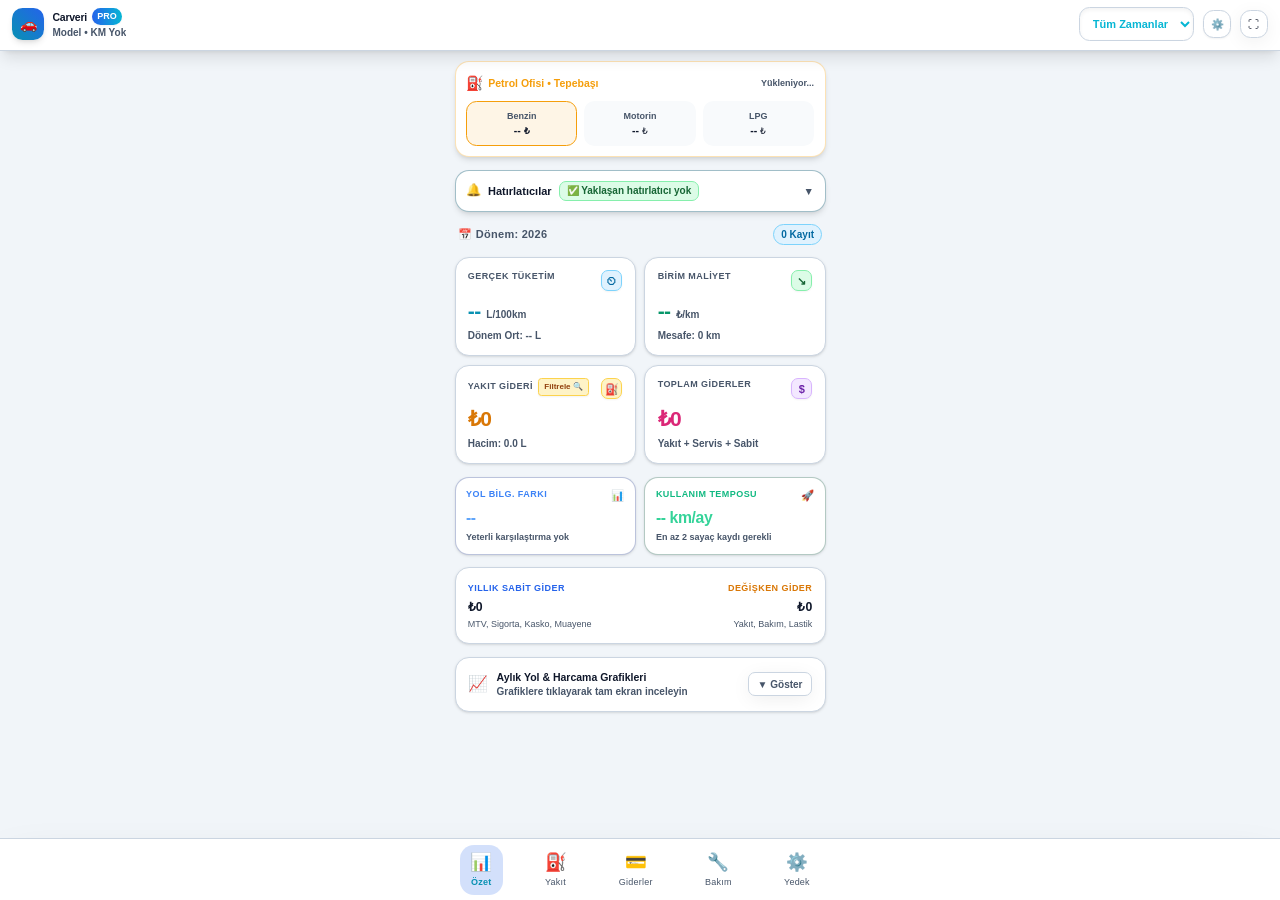
==== index.html @ 6c2e6a7d "Update index.html" ====
<!DOCTYPE html>
<html lang="tr">
<head>
  <meta charset="UTF-8" />
  <meta name="viewport" content="width=device-width, initial-scale=1.0, maximum-scale=1.0, user-scalable=no, viewport-fit=cover" />
  <title>Carveri Pro</title>
  
  <meta id="metaThemeColor" name="theme-color" content="#0b1329" />
  <meta name="mobile-web-app-capable" content="yes" />
  <meta name="apple-mobile-web-app-capable" content="yes" />
  <meta name="apple-mobile-web-app-status-bar-style" content="black-translucent" />

  <link rel="manifest" href="./manifest.json" />
  
  <!-- MODÜLER CSS BAĞLANTISI -->
  <link rel="stylesheet" href="./css/styles.css" />

  <script>
    (function() {
      const stored = localStorage.getItem("ototakip_promax_theme_pref") || "auto";
      let active = stored;
      if (stored === "auto") {
        active = (window.matchMedia && window.matchMedia('(prefers-color-scheme: dark)').matches) ? "midnight" : "light";
      }
      document.documentElement.setAttribute("data-theme", active);
    })();

    if ('serviceWorker' in navigator) {
      window.addEventListener('load', () => {
        navigator.serviceWorker.register('./sw.js').catch(() => {});
      });
    }
  </script>

  <!-- PWA Çevrimdışı Çalışma Uyumlu Yerel Kütüphane Yolları -->
  <script src="./libs/tailwind.js"></script>
  <script src="./libs/chart.js"></script>
  <script src="./libs/jszip.min.js"></script>
</head>
<body class="min-h-screen">

  <header class="sticky top-0 z-30 backdrop-blur-xl border-b px-3.5 py-2.5 flex justify-between items-center shadow-lg">
    <div class="flex items-center gap-2.5 min-w-0">
      <div class="w-9 h-9 rounded-xl bg-gradient-to-tr from-cyan-600 to-blue-600 flex items-center justify-center text-white text-base shadow-md flex-shrink-0">🚗</div>
      <div class="min-w-0 truncate">
        <div class="flex items-center gap-1.5">
          <h1 id="headerCarName" class="text-xs font-black tracking-tight truncate">Carveri</h1>
          <span class="text-[9px] bg-gradient-to-r from-blue-600 to-cyan-500 text-white font-black px-1.5 py-0.5 rounded-full shadow-sm flex-shrink-0">PRO</span>
        </div>
        <p id="headerCarDesc" class="text-[10px] custom-muted font-semibold truncate">Kayıtlı Veri Yok</p>
      </div>
    </div>
    
    <div class="flex items-center gap-2.5 flex-shrink-0 ml-2">
    <select id="globalYearSelect" onchange="changeActiveYear(this.value)" class="text-[11px] font-extrabold py-1 px-2 rounded-xl custom-card border outline-none text-cyan-500 shadow-inner">
        <option value="all" selected>Tüm Zamanlar</option>
        <option value="2026">2026</option>
        <option value="2025">2025</option>
      </select>
      <button onclick="cycleTheme()" id="btnThemeToggle" title="Tema Değiştir" class="h-8 w-8 rounded-xl custom-card flex items-center justify-center text-xs shadow-sm hover:scale-105 transition-transform">
        <span id="themeIcon">⚙️</span>
      </button>
      <button onclick="toggleFullScreen()" title="Tam Ekran" class="w-8 h-8 rounded-xl custom-card flex items-center justify-center text-[11px] hover:scale-105 transition-transform">⛶</button>
    </div>
  </header>

  <main class="max-w-md mx-auto p-3 space-y-3.5 pb-20">

    <!-- 1. SEKME: ÖZET -->
    <div id="tabDashboard" class="space-y-3.5">
      <!-- CANLI AKARYAKIT FİYATLARI KARTI -->
      <div id="liveFuelPricesCard" class="custom-card p-3 shadow-md border-amber-500/30">
        <div class="flex justify-between items-center mb-2">
          <div class="flex items-center gap-1.5">
            <span class="text-base">⛽</span>
            <span class="text-xs font-black text-amber-500">Petrol Ofisi • Tepebaşı</span>
          </div>
          <span id="fuelPriceUpdateBadge" class="text-[9px] custom-muted font-bold">Yükleniyor...</span>
        </div>
        <div class="grid grid-cols-3 gap-2 text-center text-xs">
          <div id="boxPriceBenzin" class="p-2 rounded-xl theme-sub-box border border-transparent transition-all">
            <span class="text-[9px] custom-muted block font-bold">Benzin</span>
            <b id="valPriceBenzin" class="text-xs font-black">--</b> <span class="text-[9px]">₺</span>
          </div>
          <div id="boxPriceMotorin" class="p-2 rounded-xl theme-sub-box border border-transparent transition-all">
            <span class="text-[9px] custom-muted block font-bold">Motorin</span>
            <b id="valPriceMotorin" class="text-xs font-black">--</b> <span class="text-[9px]">₺</span>
          </div>
          <div id="boxPriceLpg" class="p-2 rounded-xl theme-sub-box border border-transparent transition-all">
            <span class="text-[9px] custom-muted block font-bold">LPG</span>
            <b id="valPriceLpg" class="text-xs font-black">--</b> <span class="text-[9px]">₺</span>
          </div>
        </div>
      </div>

      <div id="collapsibleReminderStrip" class="custom-card p-3 shadow-md cursor-pointer border-cyan-800/40" onclick="toggleSubReminderPanel()">
        <div class="flex justify-between items-center text-xs">
          <div class="flex items-center gap-2 truncate">
            <span class="text-cyan-500 text-sm animate-pulse">🔔</span>
            <span class="font-bold text-[11px]">Hatırlatıcılar</span>
            <span id="stripQuickBadge" class="text-[10px] theme-badge-green px-2 py-0.5 rounded-lg font-bold truncate">✅ Yaklaşan hatırlatıcı yok</span>
          </div>
          <span id="stripToggleIcon" class="text-xs custom-muted font-bold ml-2">▼</span>
        </div>
        <div id="subReminderDetails" class="grid grid-cols-2 gap-2 text-[11px] pt-2.5 mt-2 border-t border-slate-700/40 hidden"></div>
      </div>

      <div id="activeRouteBanner" class="custom-card p-3 shadow border-cyan-500/50 hidden">
        <div class="flex justify-between items-start">
          <div>
            <div class="flex items-center gap-1.5">
              <span class="text-xs font-black text-cyan-500">🧭 AKTİF ROTA:</span>
              <span id="arName" class="text-xs font-black">Tatil Rotası</span>
            </div>
            <p id="arDetails" class="text-[10px] custom-muted font-semibold mt-1">Mesafe: 0 km • Saf Ort: -- L/100km</p>
          </div>
          <button onclick="finishRoutePrompt()" class="bg-rose-600 hover:bg-rose-500 text-white text-[10px] font-black px-2.5 py-1 rounded-lg shadow">Rotayı Bitir</button>
        </div>
      </div>

      <!-- TAMAMLANAN ROTALAR GEÇMİŞİ -->
      <div id="completedRoutesCard" class="custom-card p-3.5 shadow space-y-2.5 hidden">
        <div class="flex justify-between items-center border-b border-slate-700/40 pb-2">
          <div class="flex items-center gap-2">
            <span class="text-base">🧭</span>
            <h4 class="text-xs font-black text-cyan-600 dark:text-cyan-400">Tamamlanan Rota Geçmişi</h4>
          </div>
          <span id="routeCountBadge" class="text-[9px] font-bold theme-badge-cyan px-2 py-0.5 rounded-full">0 Rota</span>
        </div>
        <div id="completedRoutesList" class="space-y-2 text-xs"></div>
      </div>

      <div class="flex justify-between items-center px-1">
        <span class="text-[11px] font-bold custom-muted tracking-wide flex items-center gap-1">
          <span>📅</span> <span id="dashPeriodTitle">Dönem: --</span>
        </span>
        <span id="dashTotalEntries" class="text-[10px] font-extrabold theme-badge-cyan px-2 py-0.5 rounded-full">0 Kayıt</span>
      </div>

      <div class="grid grid-cols-2 gap-2.5">
        <div class="custom-card p-3.5 shadow relative overflow-hidden group hover:border-cyan-500/50 transition-colors">
          <div class="flex justify-between items-start">
            <span class="text-[9px] font-extrabold custom-muted uppercase tracking-wider">GERÇEK TÜKETİM</span>
            <span class="w-6 h-6 rounded-lg theme-badge-cyan flex items-center justify-center text-[11px] shadow-sm font-bold">⏲</span>
          </div>
          <div class="mt-1.5">
            <span id="statLatestCons" class="text-2xl font-black text-cyan-600 dark:text-cyan-400 tracking-tight">--</span>
            <span class="text-[10px] font-bold custom-muted ml-0.5">L/100km</span>
          </div>
          <p id="statAvgCons" class="text-[10px] custom-muted mt-1 font-semibold">Dönem Ort: -- L</p>
        </div>

        <div class="custom-card p-3.5 shadow relative overflow-hidden group hover:border-emerald-500/50 transition-colors">
          <div class="flex justify-between items-start">
            <span class="text-[9px] font-extrabold custom-muted uppercase tracking-wider">BİRİM MALİYET</span>
            <span class="w-6 h-6 rounded-lg theme-badge-green flex items-center justify-center text-[11px] shadow-sm font-bold">↘</span>
          </div>
          <div class="mt-1.5">
            <span id="statCostPerKm" class="text-2xl font-black text-emerald-600 dark:text-emerald-400 tracking-tight">--</span>
            <span class="text-[10px] font-bold custom-muted ml-0.5">₺/km</span>
          </div>
          <p id="statTotalDistance" class="text-[10px] custom-muted mt-1 font-semibold">Mesafe: 0 km</p>
        </div>

        <div onclick="openCustomFuelFilterModal()" class="custom-card p-3.5 shadow relative overflow-hidden group hover:border-amber-500/50 transition-all cursor-pointer">
          <div class="flex justify-between items-start">
            <div class="flex items-center gap-1.5">
              <span class="text-[9px] font-extrabold custom-muted uppercase tracking-wider">YAKIT GİDERİ</span>
              <span class="text-[8px] theme-badge-amber font-black px-1.5 py-0.5 rounded shadow-sm">Filtrele 🔍</span>
            </div>
            <span class="w-6 h-6 rounded-lg theme-badge-amber flex items-center justify-center text-[11px] shadow-sm font-bold">⛽</span>
          </div>
          <div class="mt-1.5">
            <span id="statFuelExpense" class="text-2xl font-black text-amber-600 dark:text-amber-400 tracking-tight">₺0</span>
          </div>
          <p id="statFuelVolume" class="text-[10px] custom-muted mt-1 font-semibold">Hacim: 0.0 L</p>
        </div>

        <div class="custom-card p-3.5 shadow relative overflow-hidden group hover:border-pink-500/50 transition-colors">
          <div class="flex justify-between items-start">
            <span class="text-[9px] font-extrabold custom-muted uppercase tracking-wider">TOPLAM GİDERLER</span>
            <span class="w-6 h-6 rounded-lg theme-badge-purple flex items-center justify-center text-[11px] shadow-sm font-bold">$</span>
          </div>
          <div class="mt-1.5">
            <span id="statTotalOwnership" class="text-2xl font-black text-pink-600 dark:text-pink-400 tracking-tight">₺0</span>
          </div>
          <p id="statFixedExpense" class="text-[10px] custom-muted mt-1 font-semibold">Yakıt + Servis + Sabit</p>
        </div>
      </div>

      <!-- YOL BİLGİSAYARI SAPMA VE KULLANIM TEMPOSU KARTLARI -->
      <div class="grid grid-cols-2 gap-2.5">
        <div class="custom-card p-3 shadow border-blue-900/30">
          <div class="flex justify-between items-start">
            <span class="text-[9px] font-extrabold text-blue-500 uppercase tracking-wider">YOL BİLG. FARKI</span>
            <span class="text-xs">📊</span>
          </div>
          <div class="mt-1">
            <span id="statDashBiasVal" class="text-lg font-black text-blue-400 tracking-tight">--</span>
          </div>
          <p id="statDashBiasDesc" class="text-[9px] custom-muted mt-0.5 font-semibold leading-tight">Yol bilgisayarı sapması</p>
        </div>

        <div class="custom-card p-3 shadow border-emerald-900/30">
          <div class="flex justify-between items-start">
            <span class="text-[9px] font-extrabold text-emerald-500 uppercase tracking-wider">KULLANIM TEMPOSU</span>
            <span class="text-xs">🚀</span>
          </div>
          <div class="mt-1">
            <span id="statUsagePaceVal" class="text-lg font-black text-emerald-400 tracking-tight">-- km/ay</span>
          </div>
          <p id="statUsageProjDesc" class="text-[9px] custom-muted mt-0.5 font-semibold leading-tight">Yıl sonu projeksiyonu</p>
        </div>
      </div>

      <div class="custom-card p-3.5 shadow flex justify-between items-center text-xs">
        <div>
          <span class="text-[9px] font-black uppercase tracking-wider text-blue-600 dark:text-blue-400">YILLIK SABİT GİDER</span>
          <div id="statFixedExpenseVal" class="text-sm font-black mt-1">₺0</div>
          <span class="text-[9px] custom-muted font-medium">MTV, Sigorta, Kasko, Muayene</span>
        </div>
        <div class="text-right">
          <span class="text-[9px] font-black uppercase tracking-wider text-amber-600 dark:text-amber-400">DEĞİŞKEN GİDER</span>
          <div id="statVariableExpense" class="text-sm font-black mt-1">₺0</div>
          <span class="text-[9px] custom-muted font-medium">Yakıt, Bakım, Lastik</span>
        </div>
      </div>

      <div class="custom-card overflow-hidden shadow">
        <button onclick="toggleChartsAccordion()" class="w-full p-3.5 flex justify-between items-center text-left hover:bg-slate-800/10 transition-all">
          <div class="flex items-center gap-2.5">
            <span class="text-lg text-cyan-500">📈</span>
            <div>
              <h4 class="text-xs font-black">Aylık Yol & Harcama Grafikleri</h4>
              <p class="text-[10px] custom-muted font-semibold">Grafiklere tıklayarak tam ekran inceleyin</p>
            </div>
          </div>
          <span id="chartAccordionIcon" class="text-[10px] custom-muted font-bold px-2.5 py-1 rounded-lg custom-card border">▼ Göster</span>
        </button>

        <div id="chartsAccordionBody" class="hidden p-3.5 pt-0 space-y-3.5 border-t border-slate-700/40">
          <div onclick="openLandscapeChart('km')" class="custom-card p-3.5 shadow transition-all mt-3.5 cursor-pointer hover:border-blue-500/50">
            <div class="flex justify-between items-start mb-2">
              <div>
                <h4 class="text-xs font-black flex items-center gap-1.5"><span class="text-blue-500">📈</span> Aylık Yol Analizi <span class="text-[10px] text-blue-400 font-normal">⛶ Büyüt</span></h4>
                <p id="kmDiffSummary" class="text-[10px] text-cyan-500 mt-0.5 font-bold">Aylık/günlük detay için tıklayın</p>
              </div>
              <span class="text-[9px] font-bold px-2 py-0.5 rounded-md theme-badge-blue">KM Bar</span>
            </div>
            <div class="h-36 w-full pointer-events-none"><canvas id="monthlyKmCanvas"></canvas></div>
          </div>

          <div onclick="openLandscapeChart('fuel')" class="custom-card p-3.5 shadow cursor-pointer hover:border-amber-500/50 transition-all">
            <div class="flex justify-between items-start mb-2">
              <div>
                <h4 class="text-xs font-black flex items-center gap-1.5" id="fuelChartTitleHeader"><span class="text-amber-500">⛽</span> Aylık Yakıt Trendi (₺ Tutar) <span class="text-[10px] text-amber-400 font-normal">⛶ Büyüt</span></h4>
                <p class="text-[10px] custom-muted mt-0.5 font-medium">Tutar / Litre modu</p>
              </div>
              <div class="flex items-center gap-1" onclick="event.stopPropagation()">
                <button onclick="toggleFuelChartMode('tl')" id="chartModeBtnTl" class="text-[9px] font-bold px-2.5 py-1 rounded-md bg-amber-600 text-white shadow">₺ Tutar</button>
                <button onclick="toggleFuelChartMode('lit')" id="chartModeBtnLit" class="text-[9px] font-bold px-2.5 py-1 rounded-md custom-card custom-muted">⛽ Litre</button>
              </div>
            </div>
            <div class="h-36 w-full pointer-events-none"><canvas id="monthlyFuelCanvas"></canvas></div>
          </div>

          <div onclick="openLandscapeChart('price')" class="custom-card p-3.5 shadow cursor-pointer hover:border-cyan-500/50 transition-all">
            <div class="flex justify-between items-start mb-2">
              <div>
                <h4 class="text-xs font-black flex items-center gap-1.5"><span class="text-cyan-500">📊</span> Pompa Litre Fiyat Trendi (₺ / L) <span class="text-[10px] text-cyan-400 font-normal">⛶ Büyüt</span></h4>
                <p class="text-[10px] custom-muted mt-0.5 font-medium">Zaman sırasına göre fiyat eğrisi</p>
              </div>
              <span class="text-[9px] font-bold px-2 py-0.5 rounded-md theme-badge-cyan">Birim</span>
            </div>
            <div class="h-32 w-full pointer-events-none"><canvas id="priceTrendCanvas"></canvas></div>
          </div>
        </div>
      </div>
    </div>

    <!-- 2. SEKME: YAKIT -->
    <div id="tabFuel" class="space-y-3 hidden">
      <div id="fuelRangeBanner" class="custom-card p-3.5 shadow border-blue-900/40 space-y-2.5">
        <div class="flex justify-between items-center text-xs">
          <div class="flex items-center gap-2.5">
            <span class="text-xl text-cyan-500">🎯</span>
            <div>
              <span class="text-[9px] uppercase font-black text-cyan-600 dark:text-cyan-400 tracking-wider">Tahmini Kalan Menzil (Son Göstergeye Göre)</span>
              <div id="fuelRangeText" class="font-black text-xs mt-0.5">Hesaplanıyor...</div>
            </div>
          </div>
          <span id="fuelRangeRemaining" class="text-[10px] font-extrabold px-2.5 py-1 rounded-lg theme-badge-blue">--</span>
        </div>

        <div class="pt-2 border-t border-slate-700/40 grid grid-cols-2 gap-2 text-[10px]">
          <div class="p-2 rounded-xl theme-sub-box">
            <span class="custom-muted block text-[9px] font-bold">Depodaki Kalan Yakıt</span>
            <span id="fuelBarsDisplay" class="font-black text-emerald-600 dark:text-emerald-400 block mt-0.5 truncate">--</span>
          </div>
          <div class="p-2 rounded-xl theme-sub-box text-right">
            <span class="custom-muted block text-[9px] font-bold">Son Tam Depodan Beri</span>
            <span id="lastFuelDiffInfo" class="font-black text-cyan-600 dark:text-cyan-400 block mt-0.5 truncate">--</span>
          </div>
        </div>
        
        <div class="pt-2 border-t border-slate-700/40 flex justify-between items-center text-[10px]">
          <span class="custom-muted font-bold">Depoyu Fulleme Tahmini:</span>
          <span id="fullTankCostEstimate" class="font-black text-amber-500">Hesaplanıyor...</span>
        </div>
      </div>

      <div class="flex justify-between items-center mb-1">
        <div>
          <h3 class="text-xs font-black">Yakıt & Kilometre Kayıtları</h3>
          <p id="fuelPeriodIndicator" class="text-[10px] text-cyan-600 dark:text-cyan-400 font-semibold"></p>
        </div>
        <div class="flex items-center gap-2">
          <button onclick="openOdoModal()" class="bg-indigo-600 hover:bg-indigo-500 text-white text-[11px] font-black px-2.5 py-1.5 rounded-xl flex items-center gap-1 shadow-md">
            <span>📍</span> Sadece KM
          </button>
          <button onclick="openFuelModal()" class="bg-blue-600 hover:bg-blue-500 text-white text-[11px] font-black px-3 py-1.5 rounded-xl flex items-center gap-1 shadow-md">
            <span>+</span> Yakıt Ekle
          </button>
        </div>
      </div>

      <!-- 1. MADDE: TEMİZLENMİŞ ARAMA ÇUBUĞU (Cards -> renderFuelCards) -->
      <div class="relative">
        <input type="text" id="fuelSearchInput" oninput="renderFuelCards(getFilteredCombinedLogs())" placeholder="İstasyon, şube, kart veya tarih ara..." class="w-full text-xs p-2.5 rounded-xl custom-input border outline-none pl-8 pr-8 font-medium shadow-inner" />
        <span class="absolute left-2.5 top-3 text-xs custom-muted">🔍</span>
        <button onclick="clearFuelSearch()" id="fuelClearBtn" class="absolute right-2.5 top-2.5 text-xs custom-muted hover:text-white hidden font-bold">✕</button>
      </div>

      <!-- 1. MADDE: AKTİF FİLTRELEME BUTONLARI -->
      <div class="flex gap-2 text-[10px] font-black">
        <button onclick="setFuelViewFilter('all')" id="fuelViewFilter_all" class="flex-1 py-1.5 rounded-xl bg-blue-600 text-white shadow transition-all">Tümü</button>
        <button onclick="setFuelViewFilter('fuel')" id="fuelViewFilter_fuel" class="flex-1 py-1.5 rounded-xl custom-card border custom-muted hover:text-white transition-all">⛽ Sadece Yakıtlar</button>
        <button onclick="setFuelViewFilter('odo')" id="fuelViewFilter_odo" class="flex-1 py-1.5 rounded-xl custom-card border custom-muted hover:text-white transition-all">📍 Sadece KM</button>
      </div>

      <div id="fuelCardsList" class="space-y-2.5"></div>
    </div>

    <!-- 3. SEKME: GİDERLER -->
    <div id="tabExpenses" class="space-y-3 hidden">
      <div class="flex justify-between items-center mb-1">
        <div>
          <h3 class="text-xs font-black">Bakım, Sigorta & Harcamalar</h3>
          <p class="text-[10px] text-cyan-600 dark:text-cyan-400 font-semibold">Tüm Sabit ve Değişken Giderler</p>
        </div>
        <button onclick="openExpenseModal()" class="bg-emerald-600 hover:bg-emerald-500 text-white text-[11px] font-black px-3 py-1.5 rounded-xl flex items-center gap-1 shadow-md">
          <span>+</span> Gider Ekle
        </button>
      </div>

      <div class="custom-card overflow-hidden shadow border-purple-900/40">
        <button onclick="toggleCardAccordion()" class="w-full p-3 flex justify-between items-center text-left hover:bg-slate-800/10 transition-all">
          <div class="flex items-center gap-2.5">
            <span class="text-lg text-purple-400">💳</span>
            <div>
              <h4 class="text-xs font-black">Kart & Kampanya Yönetimi</h4>
              <p id="cardAccordionSubText" class="text-[10px] custom-muted font-medium">Harcama ve bonus dökümü</p>
            </div>
          </div>
          <span id="cardAccordionIcon" class="text-[10px] custom-muted font-bold px-2.5 py-1 rounded-lg custom-card border">▼ Göster</span>
        </button>

        <div id="cardAccordionBody" class="hidden p-3.5 pt-1 space-y-3 border-t border-slate-700/40">
          <div id="paymentBreakdownContainer" class="grid grid-cols-2 gap-2.5 text-[10px]"></div>

          <div class="pt-2 border-t border-slate-700/40 flex gap-2">
            <input type="text" id="newPaymentMethodInput" placeholder="örn: Maximum, Bonus..." class="flex-1 text-[11px] custom-input border p-2 rounded-xl outline-none font-medium" />
            <button onclick="addNewCustomCard()" class="px-3 py-2 bg-purple-600 hover:bg-purple-500 text-white font-black text-[11px] rounded-xl shadow whitespace-nowrap">+ Kart Ekle</button>
          </div>
        </div>
      </div>

      <div class="relative">
        <input type="text" id="expenseSearchInput" oninput="renderExpenseCards()" placeholder="Kategori, açıklama veya kart ara..." class="w-full text-xs p-2.5 rounded-xl custom-input border outline-none pl-8 font-medium shadow-inner" />
        <span class="absolute left-2.5 top-3 text-xs custom-muted">🔍</span>
      </div>

      <div class="flex gap-1.5 overflow-x-auto no-scrollbar py-1 text-[10px] font-black">
        <button onclick="filterExpenseCategory('all')" id="expChip_all" class="px-3 py-1.5 rounded-full bg-blue-600 text-white whitespace-nowrap shadow-md">Tümü</button>
        <button onclick="filterExpenseCategory('Periyodik Bakım')" id="expChip_Periyodik Bakım" class="px-3 py-1.5 rounded-full custom-card whitespace-nowrap custom-muted hover:text-white">🛠️ Bakım</button>
        <button onclick="filterExpenseCategory('Sigorta')" id="expChip_Sigorta" class="px-3 py-1.5 rounded-full custom-card whitespace-nowrap custom-muted hover:text-white">🛡️ Kasko/Sigorta</button>
        <button onclick="filterExpenseCategory('MTV')" id="expChip_MTV" class="px-3 py-1.5 rounded-full custom-card whitespace-nowrap custom-muted hover:text-white">🏛️ MTV</button>
        <button onclick="filterExpenseCategory('Lastik')" id="expChip_Lastik" class="px-3 py-1.5 rounded-full custom-card whitespace-nowrap custom-muted hover:text-white">🛞 Lastik</button>
        <button onclick="filterExpenseCategory('TÜVTÜRK Muayene')" id="expChip_TÜVTÜRK Muayene" class="px-3 py-1.5 rounded-full custom-card whitespace-nowrap custom-muted hover:text-white">🔍 Muayene</button>
      </div>

      <div id="expenseCardsList" class="space-y-2.5"></div>
    </div>

    <!-- 4. SEKME: BAKIM & LASTİK -->
    <div id="tabTires" class="space-y-3.5 hidden">
      <div class="custom-card p-3.5 shadow">
        <div class="flex gap-1.5 p-1 bg-slate-800/10 rounded-xl mb-3">
          <button onclick="switchTireSeason('summer')" id="btnTireSummer" class="flex-1 py-2 text-[11px] font-black rounded-lg transition-all theme-badge-amber shadow-sm">☀ Yazlık Set</button>
          <button onclick="switchTireSeason('winter')" id="btnTireWinter" class="flex-1 py-2 text-[11px] font-black rounded-lg transition-all custom-muted hover:text-white">❄️ Kışlık Set</button>
        </div>

        <div class="flex justify-between items-center mb-2.5">
          <div>
            <h4 id="tireSetTitle" class="text-xs font-black flex items-center gap-1.5"><span>☀</span> Yazlık Lastik Seti (4 Tekerlek)</h4>
            <p id="tireSeasonStatusBadge" class="text-[10px] font-bold text-emerald-600 dark:text-emerald-400"></p>
          </div>
          <button onclick="openTireMountModal()" id="btnMakeActiveSet" class="text-[10px] font-black px-2.5 py-1.5 rounded-xl bg-blue-600 hover:bg-blue-500 text-white shadow-md">Seti Tak / Değiştir</button>
        </div>

        <div class="p-3 theme-sub-box rounded-xl mb-3 space-y-1.5 text-[11px]">
          <div class="flex justify-between"><span class="custom-muted font-semibold">Takılma Zamanı:</span><span id="tireMountedDate" class="font-bold">--</span></div>
          <div class="flex justify-between"><span class="custom-muted font-semibold">Takıldığı KM:</span><span id="tireMountedKm" class="font-bold">--</span></div>
          <div class="flex justify-between"><span class="custom-muted font-semibold">Bu Sezon Yapılan Yol:</span><span id="tireSeasonDistance" class="font-black text-cyan-600 dark:text-cyan-400">0 km</span></div>
          <div id="tireRotationAlert" class="p-2 rounded-lg theme-warn-box text-[10px] font-black pt-1.5 mt-1 hidden">
            ⚠️ Rotasyon Uyarısı: Ön-arka lastikleri yer değiştirme zamanı yaklaştı (+10.000 km).
          </div>
        </div>

        <div class="relative max-w-[260px] mx-auto py-2">
          <div class="w-32 h-52 mx-auto rounded-2xl border border-dashed border-slate-700/60 flex flex-col items-center justify-between py-3 theme-sub-box">
            <span class="text-[9px] custom-muted font-black tracking-widest uppercase">ÖN KAPUT</span>
            <span class="text-2xl opacity-40">🚙</span>
            <span class="text-[9px] custom-muted font-black tracking-widest uppercase">BAGAJ</span>
          </div>

          <div onclick="openTireActionModal('sol_on')" class="absolute top-2 left-0 w-24 custom-card p-2 rounded-xl text-center cursor-pointer shadow-md hover:border-cyan-500 transition-all">
            <div class="text-[9px] font-black text-blue-600 dark:text-blue-400">SOL ÖN</div>
            <div id="stat_sol_on_status" class="text-[10px] font-bold text-emerald-600 dark:text-emerald-400 mt-0.5 truncate">Sorunsuz</div>
          </div>
          <div onclick="openTireActionModal('sag_on')" class="absolute top-2 right-0 w-24 custom-card p-2 rounded-xl text-center cursor-pointer shadow-md hover:border-cyan-500 transition-all">
            <div class="text-[9px] font-black text-blue-600 dark:text-blue-400">SAĞ ÖN</div>
            <div id="stat_sag_on_status" class="text-[10px] font-bold text-emerald-600 dark:text-emerald-400 mt-0.5 truncate">Sorunsuz</div>
          </div>
          <div onclick="openTireActionModal('sol_arka')" class="absolute bottom-2 left-0 w-24 custom-card p-2 rounded-xl text-center cursor-pointer shadow-md hover:border-cyan-500 transition-all">
            <div class="text-[9px] font-black text-blue-600 dark:text-blue-400">SOL ARKA</div>
            <div id="stat_sol_arka_status" class="text-[10px] font-bold text-emerald-600 dark:text-emerald-400 mt-0.5 truncate">Sorunsuz</div>
          </div>
          <div onclick="openTireActionModal('sag_arka')" class="absolute bottom-2 right-0 w-24 custom-card p-2 rounded-xl text-center cursor-pointer shadow-md hover:border-cyan-500 transition-all">
            <div class="text-[9px] font-black text-blue-600 dark:text-blue-400">SAĞ ARKA</div>
            <div id="stat_sag_arka_status" class="text-[10px] font-bold text-emerald-600 dark:text-emerald-400 mt-0.5 truncate">Sorunsuz</div>
          </div>
        </div>
      </div>

      <div class="custom-card p-3.5 shadow space-y-2.5">
        <div class="flex justify-between items-center border-b border-slate-700/40 pb-2">
          <h4 class="text-xs font-black flex items-center gap-1.5 text-cyan-600 dark:text-cyan-400"><span>🔧</span> Parça & Değişenler</h4>
          <button onclick="openExpenseModal()" class="text-[10px] font-black px-2.5 py-1 bg-emerald-600 text-white rounded-lg shadow">+ Parça Ekle</button>
        </div>
        <div id="maintenancePartsList" class="space-y-2 text-xs"></div>
      </div>
    </div>

    <!-- 5. SEKME: YEDEK, NOTLAR & AYARLAR -->
    <div id="tabBackup" class="space-y-3.5 hidden">
      <div class="custom-card overflow-hidden shadow">
        <button onclick="toggleProfileAccordion()" class="w-full p-3.5 flex justify-between items-center text-left hover:bg-slate-800/10 transition-all">
          <div class="flex items-center gap-2.5">
            <span class="text-lg text-blue-500">🚙</span>
            <div>
              <h4 class="text-xs font-black">Araç Profil & Depo Ayarları</h4>
              <p id="profileAccordionSubText" class="text-[10px] custom-muted font-semibold">Model ve depo kapasitesi</p>
            </div>
          </div>
          <span id="profileAccordionIcon" class="text-[10px] custom-muted font-bold px-2.5 py-1 rounded-lg custom-card border">▼ Düzenle</span>
        </button>

        <div id="profileAccordionBody" class="hidden p-4 pt-0 space-y-3 border-t border-slate-700/40">
          <div class="space-y-2.5 text-xs pt-2">
            <div>
              <label class="custom-muted text-[11px] font-semibold">Araç Adı</label>
              <input type="text" id="cfgCarName" placeholder="Aracım" class="w-full mt-1 custom-input border p-2.5 rounded-xl outline-none text-xs font-medium" />
            </div>
            <div>
              <label class="custom-muted text-[11px] font-semibold">Model / Açıklama</label>
              <input type="text" id="cfgCarDesc" placeholder="örn: 1.0 TCe" class="w-full mt-1 custom-input border p-2.5 rounded-xl outline-none text-xs font-medium" />
            </div>
            <div>
              <label class="custom-muted text-[11px] font-semibold">Ana Yakıt Türü</label>
              <select id="cfgFuelType" class="w-full mt-1 custom-input border p-2.5 rounded-xl outline-none text-xs font-bold">
                <option value="benzin">Benzin</option>
                <option value="motorin">Motorin (Dizel)</option>
              </select>
            </div>
            <div class="grid grid-cols-2 gap-2.5 pt-1 border-t border-slate-700/30">
              <div>
                <label class="custom-muted text-[11px] font-semibold">Depo Kapasitesi (Litre)</label>
                <input type="number" id="cfgFuelTank" placeholder="50" class="w-full mt-1 custom-input border p-2.5 rounded-xl outline-none text-xs font-black text-cyan-600 dark:text-cyan-400" />
              </div>
              <div class="flex items-center gap-2 pt-5">
                <input type="checkbox" id="cfgHasLpg" onchange="toggleLpgConfigField()" class="w-4 h-4 rounded text-blue-600" />
                <label for="cfgHasLpg" class="text-[11px] font-bold">LPG Var</label>
              </div>
            </div>
            <div id="lpgConfigField" class="hidden">
              <label class="custom-muted text-[11px] font-semibold">LPG Tankı (Litre)</label>
              <input type="number" id="cfgLpgTank" placeholder="örn: 40" class="w-full mt-1 custom-input border p-2.5 rounded-xl outline-none text-xs font-black text-amber-600 dark:text-amber-400" />
            </div>
            <button onclick="saveCarProfile()" class="w-full py-2.5 bg-blue-600 hover:bg-blue-500 text-white font-black rounded-xl text-xs shadow-md">Araç Bilgilerini Kaydet</button>
          </div>
        </div>
      </div>

      <!-- ARAÇ VE UYGULAMA NOTLARI -->
      <div class="custom-card p-4 shadow space-y-2.5 border-cyan-900/30">
        <div class="flex justify-between items-center">
          <h3 class="text-xs font-black flex items-center gap-1.5 text-cyan-600 dark:text-cyan-400">
            <span>📝</span> Araç & Not Defteri
          </h3>
          <span id="notesSavedBadge" class="text-[9px] theme-badge-green px-2 py-0.5 rounded font-bold hidden">Otomatik Kaydedildi</span>
        </div>
        <textarea id="appVehicleNotes" oninput="saveAppNotesLive()" placeholder="Ruhsat, şasi, radyo kodu, servis uyarıları, yağ tipi veya diğer özel notlarınız buraya yazılabilir. ZIP yedeğinize otomatik dahil edilir." rows="4" class="w-full text-xs p-2.5 rounded-xl custom-input border outline-none font-medium resize-none shadow-inner"></textarea>
      </div>

      <div class="custom-card p-4 shadow space-y-3">
        <h3 class="text-xs font-black flex items-center justify-between">
          <span class="flex items-center gap-1.5"><span>🔤</span> Yazı Boyutu</span>
          <span id="currentFontSizeBadge" class="text-[10px] text-cyan-600 dark:text-cyan-400 font-bold">%100</span>
        </h3>
        <div class="grid grid-cols-3 gap-2 pt-1">
          <button onclick="setFontSize('small')" id="btnFontSmall" class="py-2.5 rounded-xl text-[11px] font-black">Küçük (%100)</button>
          <button onclick="setFontSize('medium')" id="btnFontMed" class="py-2.5 rounded-xl text-[11px] font-black">Orta (%115)</button>
          <button onclick="setFontSize('large')" id="btnFontLg" class="py-2.5 rounded-xl text-[11px] font-black">Büyük (%130)</button>
        </div>
      </div>

      <div class="custom-card p-4 shadow space-y-3">
        <h3 class="text-xs font-black flex justify-between items-center">
          <span>Veri Yedekleme & Rapor</span>
          <span id="lastBackupTimeBadge" class="text-[10px] font-normal text-cyan-600 dark:text-cyan-400">Son Yedek: Henüz alınmadı</span>
        </h3>
        
        <button onclick="openReportModal()" class="w-full py-3 bg-gradient-to-r from-indigo-600 to-blue-600 rounded-xl text-xs font-black text-white shadow-lg flex items-center justify-center gap-2">
          <span>📋</span> Araç Durum & Ekspertiz Raporu Al
        </button>

        <div class="grid grid-cols-2 gap-2.5 pt-1">
          <button onclick="exportBackupZip()" class="p-3 bg-blue-600 hover:bg-blue-500 rounded-xl text-[11px] font-black text-white shadow">📦 ZIP Yedek (Fişler Dahil)</button>
          <button onclick="exportCSV()" class="p-3 bg-emerald-600 hover:bg-emerald-500 rounded-xl text-[11px] font-black text-white shadow">📊 Excel İndir</button>
        </div>
        <div class="pt-2 border-t border-slate-700/30">
          <label class="block text-[11px] custom-muted mb-1 font-bold">Yedekten Geri Yükle (.ZIP veya .JSON):</label>
          <input type="file" accept=".zip,.json" onchange="importBackupFile(event)" class="text-[11px] custom-muted file:mr-2 file:py-1.5 file:px-3 file:rounded-xl file:border-0 file:bg-slate-700 file:text-white file:font-bold" />
        </div>
      </div>

      <!-- TÜM VERİLERİ SIFIRLA KARTI -->
      <div class="custom-card p-4 shadow space-y-3 border-rose-900/40">
        <h3 class="text-xs font-black text-rose-500 flex items-center gap-1.5"><span>⚠️</span> Tüm Verileri Sıfırla</h3>
        <div class="p-3 theme-sub-box rounded-xl space-y-2">
          <label class="text-[10px] font-bold text-rose-500 block">Kalıcı silmek için <span class="underline font-black">EVET</span> yazın:</label>
          <input type="text" id="wipeConfirmInput" placeholder="EVET" class="w-full text-xs p-2 rounded-xl custom-input border uppercase font-black tracking-widest text-center shadow-inner" />
          <button onclick="wipeAllDataSecurely()" class="w-full py-2.5 bg-rose-700 hover:bg-rose-600 text-white rounded-xl text-xs font-black shadow-md">🗑 Kalıcı Olarak Sil</button>
        </div>
      </div>

      <!-- SÜRÜM GEÇMİŞİ -->
      <div class="custom-card overflow-hidden shadow border-slate-700/50">
        <button onclick="toggleUpdatesAccordion()" class="w-full p-3.5 flex justify-between items-center text-left hover:bg-slate-800/10 transition-all">
          <div class="flex items-center gap-2.5">
            <span class="text-lg text-emerald-500">✨</span>
            <div>
              <h4 class="text-xs font-black">Güncellemeler & Sürüm Notları</h4>
              <p class="text-[10px] custom-muted font-semibold">v2.3 Modüler Yenilikler</p>
            </div>
          </div>
          <span id="updatesAccordionIcon" class="text-[10px] custom-muted font-bold px-2.5 py-1 rounded-lg custom-card border">▼ Göster</span>
        </button>

        <div id="updatesAccordionBody" class="hidden p-3.5 pt-0 space-y-2.5 border-t border-slate-700/40 text-[11px]">
          <div class="p-2.5 rounded-xl theme-sub-box space-y-1.5 mt-2 border border-emerald-500/30">
            <div class="flex justify-between items-center">
              <span class="font-black text-emerald-500 text-xs">Sürüm 2.3 (Modüler Yapı)</span>
              <span class="text-[9px] font-bold theme-badge-green px-2 py-0.5 rounded">Ekim 2026</span>
            </div>
            <ul class="list-disc list-inside space-y-1 text-[10px] custom-muted font-medium">
              <li><b>Filtreleme Onarımı:</b> Tümü / Sadece Yakıtlar / Sadece KM filtrelemesi anlık ve hatasız çalışacak şekilde onarıldı.</li>
              <li><b>KM Kartı Sadeleştirme:</b> Kart başlığı sadeleştirildi, "Manuel KM" ibaresi kaldırıldı ve yan yana Düzenle/Sil butonları eklendi.</li>
              <li><b>KM Düzenleme Aktifleştirildi:</b> KM kartlarındaki kalem butonuna tıklandığında mevcut kayıt form alanlarına aktarılıyor.</li>
              <li><b>Mükerrer Veri Temizliği:</b> Yakıt kartı başlığındaki peş peşe basılan mükerrer KM değerleri teke indirildi.</li>
              <li><b>Mobil Datepicker Uyumu:</b> Tarih ve saat seçim kutucukları mobil dokunmatik ekranlara tam uyumlu hale getirildi.</li>
            </ul>
          </div>
        </div>
      </div>
    </div>
  </main>

  <!-- SAYAÇ / ODO MODALI -->
  <div id="odoModal" class="fixed inset-0 bg-black/80 modal-backdrop flex items-center justify-center p-3 hidden backdrop-blur-sm">
    <div class="custom-card w-full max-w-md rounded-2xl p-4 border shadow-2xl max-h-[88vh] flex flex-col">
      <div class="flex justify-between items-center mb-3 shrink-0 border-b border-slate-700/40 pb-2">
        <h3 id="odoModalTitle" class="font-black text-xs">📍 Araç Kilometresi Kaydet</h3>
        <button type="button" onclick="closeModal('odoModal')" class="custom-muted text-lg font-black">✕</button>
      </div>
      <form onsubmit="saveManualOdo(event)" class="space-y-3 text-xs flex-1 overflow-y-auto history-scroll pr-1">
        <input type="hidden" id="mOdoId" />
        <div>
          <label class="custom-muted text-[10px] font-bold">Tarih ve Saat</label>
          <input type="datetime-local" id="mOdoDate" required onchange="checkOdoAnomalyLive()" class="w-full mt-1 custom-input border p-2.5 rounded-xl outline-none font-medium" />
        </div>
        <div class="grid grid-cols-2 gap-2.5">
          <div>
            <label class="custom-muted text-[10px] font-bold">Mevcut Kilometre (ODO)</label>
            <input type="number" id="mOdoInput" required oninput="checkOdoAnomalyLive(); calculateTripFromOdo(); triggerAutoTankCalculation();" placeholder="örn: 12500" class="w-full mt-1 custom-input border p-2.5 rounded-xl outline-none font-black text-base text-cyan-600 dark:text-cyan-400" />
          </div>
          <div>
            <label class="custom-muted text-[10px] font-bold">Gidilen Yol (Trip KM)</label>
            <input type="number" step="0.1" id="mOdoTripInput" oninput="calculateOdoFromTrip()" placeholder="örn: 320" class="w-full mt-1 custom-input border p-2.5 rounded-xl outline-none font-black text-base text-emerald-600 dark:text-emerald-400" />
          </div>
        </div>
        <div id="odoAnomalyWarning" class="p-2 rounded-lg theme-warn-box text-[10px] font-bold hidden">
          ⚠️ Uyarı: Girilen kilometre seçilen tarih sırasıyla uyumsuz!
        </div>
        <div>
          <label class="custom-muted text-[10px] font-bold">Yol Bilgisayarı Ort. Tüketim (L/100km)</label>
          <input type="number" step="0.1" id="mOdoDashboardL100" oninput="triggerAutoTankCalculation()" placeholder="örn: 7.2" class="w-full mt-1 custom-input border p-2.5 rounded-xl outline-none font-black text-amber-600 dark:text-amber-400 text-sm" />
        </div>
        <div class="p-3 rounded-xl theme-sub-box space-y-2">
          <div class="flex justify-between items-center">
            <label class="custom-muted text-[10px] font-bold block">Göstergedeki Kalan Yakıt (Yüzde / Litre)</label>
            <span id="odoAutoCalcBadge" class="text-[8px] theme-badge-cyan px-1.5 py-0.5 rounded font-black hidden">🤖 Otomatik Hesaplandı</span>
          </div>
          <div class="grid grid-cols-2 gap-2">
            <div>
              <span class="text-[9px] custom-muted block mb-0.5">Kalan Yüzde (%)</span>
              <input type="number" id="mOdoFuelPercent" min="0" max="100" placeholder="Örn: 50" oninput="userEditedTankManually = true; syncLitersFromPercent(this.value)" class="w-full custom-input border p-2 rounded-xl outline-none font-black text-emerald-600 dark:text-emerald-400 text-xs" />
            </div>
            <div>
              <span class="text-[9px] custom-muted block mb-0.5">Kalan Litre (L)</span>
              <input type="number" step="0.1" id="mOdoFuelLiters" placeholder="Örn: 25.0" oninput="userEditedTankManually = true; syncPercentFromLiters(this.value)" class="w-full custom-input border p-2 rounded-xl outline-none font-black text-emerald-600 dark:text-emerald-400 text-xs" />
            </div>
          </div>
        </div>
        <div class="p-3 rounded-xl theme-sub-box border border-cyan-800/40 space-y-2">
          <div class="flex items-center gap-2">
            <input type="checkbox" id="mOdoIsRouteStart" onchange="toggleRouteNameInput()" class="w-4 h-4 rounded text-cyan-600 focus:ring-0 cursor-pointer" />
            <label for="mOdoIsRouteStart" class="text-[11px] font-black text-cyan-600 dark:text-cyan-400 cursor-pointer">🧭 Bu Noktada Yeni Bir Rota Başlat</label>
          </div>
          <div id="routeNameWrapper" class="hidden">
            <input type="text" id="mOdoRouteName" placeholder="Rota Adı (örn: Eskişehir - İzmir)" class="w-full custom-input border p-2 rounded-xl outline-none font-bold text-xs" />
          </div>
        </div>
        <div class="p-3 rounded-xl theme-sub-box border flex items-start gap-2.5">
          <input type="checkbox" id="mOdoIsBridge" class="w-4 h-4 mt-0.5 rounded text-blue-600 focus:ring-0 cursor-pointer" />
          <label for="mOdoIsBridge" class="text-[11px] font-bold cursor-pointer block">🌉 Bu KM ay sonu olup diğer ay için köprü olsun</label>
        </div>
        <div>
          <label class="custom-muted text-[10px] font-bold">Açıklama / Not</label>
          <input type="text" id="mOdoNote" placeholder="örn: Yolculuk öncesi kontrol" class="w-full mt-1 custom-input border p-2.5 rounded-xl outline-none font-medium" />
        </div>
        <div class="flex gap-2.5 pt-2 shrink-0 border-t border-slate-700/40">
          <button type="button" onclick="closeModal('odoModal')" class="flex-1 py-2.5 custom-card font-bold rounded-xl text-xs">Vazgeç</button>
          <button type="submit" class="flex-1 py-2.5 bg-indigo-600 hover:bg-indigo-500 text-white rounded-xl font-black text-xs shadow-md">Kaydet</button>
        </div>
      </form>
    </div>
  </div>

  <!-- YAKIT MODALI -->
  <div id="fuelModal" class="fixed inset-0 bg-black/80 modal-backdrop flex items-center justify-center p-3 hidden backdrop-blur-sm">
    <div class="custom-card w-full max-w-md rounded-2xl p-4 border max-h-[88vh] flex flex-col shadow-2xl">
      <div class="flex justify-between items-center mb-3 shrink-0 border-b border-slate-700/40 pb-2">
        <h3 id="fuelModalTitle" class="font-black text-xs">⛽ Yeni Yakıt Alımı</h3>
        <button type="button" onclick="closeModal('fuelModal')" class="custom-muted text-lg font-black">✕</button>
      </div>
      <form id="fuelForm" onsubmit="saveFuel(event)" class="space-y-3 text-xs flex-1 overflow-y-auto history-scroll pr-1">
        <input type="hidden" id="fId" />
        <input type="hidden" id="fDocId" />
        <div id="fuelIntervalBadge" class="p-2.5 rounded-xl theme-sub-box border border-blue-800/40 text-[11px] font-semibold flex items-center gap-2 hidden">
          <span class="text-base">💡</span><span id="fuelIntervalText">Hesaplanıyor...</span>
        </div>
        <div class="grid grid-cols-2 gap-2.5">
          <div><label class="custom-muted text-[10px] font-bold">Tarih ve Saat</label><input type="datetime-local" id="fDate" required onchange="checkFuelAnomalyLive()" class="w-full mt-1 custom-input border p-2.5 rounded-xl outline-none font-medium" /></div>
          <div>
            <label class="custom-muted text-[10px] font-bold">Kilometre (ODO)</label>
            <input type="number" id="fKm" required oninput="checkFuelIntervalLive(this.value); checkFuelAnomalyLive()" class="w-full mt-1 custom-input border p-2.5 rounded-xl outline-none font-black text-cyan-600 dark:text-cyan-400" />
            <div id="fuelAnomalyWarning" class="p-1 rounded theme-warn-box text-[9px] font-bold mt-0.5 hidden">⚠️ Tarih uyumsuz!</div>
          </div>
        </div>
        <div class="grid grid-cols-2 gap-2.5">
          <div>
            <label class="custom-muted text-[10px] font-bold">İstasyon</label>
            <select id="fStation" class="w-full mt-1 custom-input border p-2.5 rounded-xl outline-none font-bold">
              <option value="Opet">Opet</option><option value="Shell">Shell</option><option value="BP">BP</option><option value="Petrol Ofisi">Petrol Ofisi</option><option value="TotalEnergies">TotalEnergies</option><option value="Aygaz">Aygaz (LPG)</option><option value="İpragaz">İpragaz (LPG)</option><option value="Milangaz">Milangaz (LPG)</option><option value="Diğer">Diğer</option>
            </select>
          </div>
          <div id="fuelTypeWrapper" class="hidden">
            <label class="custom-muted text-[10px] font-bold">Yakıt Türü</label>
            <select id="fFuelType" class="w-full mt-1 custom-input border p-2.5 rounded-xl outline-none font-bold"><option value="Benzin/Dizel">Benzin / Dizel</option><option value="LPG">LPG / Otogaz</option></select>
          </div>
          <div id="fuelBranchWrapper"><label class="custom-muted text-[10px] font-bold">Şube</label><input type="text" id="fBranch" class="w-full mt-1 custom-input border p-2.5 rounded-xl outline-none font-medium" /></div>
        </div>
        <div class="grid grid-cols-2 gap-2.5">
          <div><label class="custom-muted text-[10px] font-bold">Alınan Litre</label><input type="number" step="0.01" id="fLiters" required class="w-full mt-1 custom-input border p-2.5 rounded-xl outline-none font-black text-amber-600 dark:text-amber-400" /></div>
          <div><label class="custom-muted text-[10px] font-bold">Toplam Tutar (₺)</label><input type="number" step="0.01" id="fTotal" required class="w-full mt-1 custom-input border p-2.5 rounded-xl outline-none font-black text-emerald-600 dark:text-emerald-400" /></div>
        </div>
        <div class="grid grid-cols-2 gap-2.5">
          <div><label class="custom-muted text-[10px] font-bold">Yol Bilg. (L/100km)</label><input type="number" step="0.1" id="fDashboardL100" class="w-full mt-1 custom-input border p-2.5 rounded-xl outline-none font-medium" /></div>
          <div>
            <label class="custom-muted text-[10px] font-bold">Ödeme / Kart</label>
            <select id="fPaymentMethod" class="w-full mt-1 custom-input border p-2.5 rounded-xl outline-none font-black text-cyan-600 dark:text-cyan-400 payment-select-target"></select>
          </div>
        </div>
        <div class="p-3 rounded-xl theme-sub-box border flex items-center justify-between">
          <label for="fIsFullCheckbox" class="font-black text-xs cursor-pointer block">⛽ Tam Depo (Fullendi)</label>
          <input type="checkbox" id="fIsFullCheckbox" checked class="w-5 h-5 rounded text-blue-600 focus:ring-0 cursor-pointer" />
        </div>

        <!-- YAKIT ALIRKEN ROTA BAŞLATMA ALANI -->
        <div class="p-3 rounded-xl theme-sub-box border border-cyan-800/40 space-y-2">
          <div class="flex items-center gap-2">
            <input type="checkbox" id="fuelStartRoute" onchange="document.getElementById('fuelRouteNameBox').classList.toggle('hidden', !this.checked)" class="w-4 h-4 rounded text-cyan-600 focus:ring-0 cursor-pointer" />
            <label for="fuelStartRoute" class="text-[11px] font-black text-cyan-600 dark:text-cyan-400 cursor-pointer">🧭 Bu yakıt alımıyla yeni bir rota başlat</label>
          </div>
          <div id="fuelRouteNameBox" class="hidden">
            <input type="text" id="fuelRouteName" placeholder="Rota Adı (örn: Eskişehir - İzmir)" class="w-full custom-input border p-2 rounded-xl outline-none font-bold text-xs" />
          </div>
        </div>

        <div>
          <label class="custom-muted text-[10px] font-bold flex justify-between"><span>📷 Fiş Yükle</span><span class="text-[9px] text-cyan-600 dark:text-cyan-400 font-bold">IndexedDB</span></label>
          <input type="file" id="fDocInput" accept="image/*,application/pdf" onchange="handleDocUpload(event, 'fDocId', 'fDocThumbnail', 'fDocPreviewBox')" class="mt-1 w-full text-[11px] custom-muted file:mr-2 file:py-1.5 file:px-3 file:rounded-xl file:border-0 file:bg-blue-600 file:text-white file:font-bold" />
          <div id="fDocPreviewBox" class="mt-2 hidden flex items-center justify-between p-2 rounded-xl theme-sub-box">
            <div class="flex items-center gap-2"><img id="fDocThumbnail" class="w-12 h-12 object-cover rounded-lg border shadow hidden" /><span class="text-[10px] text-emerald-600 dark:text-emerald-400 font-bold">✓ Yüklendi</span></div>
            <button type="button" onclick="removeLoadedDoc('fDocId', 'fDocThumbnail', 'fDocPreviewBox')" class="text-rose-500 text-xs font-black">Kaldır</button>
          </div>
        </div>
        <div class="flex gap-2.5 pt-2 shrink-0 border-t border-slate-700/40">
          <button type="button" onclick="closeModal('fuelModal')" class="flex-1 py-2.5 custom-card font-bold rounded-xl text-xs">İptal</button>
          <button type="submit" class="flex-1 py-2.5 bg-blue-600 hover:bg-blue-500 text-white rounded-xl font-black text-xs shadow-md">Kaydet</button>
        </div>
      </form>
    </div>
  </div>

  <!-- GİDER & SERVİS MODALI -->
  <div id="expenseModal" class="fixed inset-0 bg-black/80 modal-backdrop flex items-center justify-center p-3 hidden backdrop-blur-sm">
    <div class="custom-card w-full max-w-md rounded-2xl p-4 border max-h-[88vh] flex flex-col shadow-2xl">
      <div class="flex justify-between items-center mb-3 shrink-0 border-b border-slate-700/40 pb-2">
        <h3 id="expModalTitle" class="font-black text-xs">🛠️ Yeni Gider Kaydı</h3>
        <button type="button" onclick="closeModal('expenseModal')" class="custom-muted text-lg font-black">✕</button>
      </div>
      <form id="expForm" onsubmit="saveExpense(event)" class="space-y-3 text-xs flex-1 overflow-y-auto history-scroll pr-1">
        <input type="hidden" id="eId" />
        <input type="hidden" id="eDocId" />
        <div class="grid grid-cols-2 gap-2.5">
          <div><label class="custom-muted text-[10px] font-bold">Tarih</label><input type="datetime-local" id="eDate" required class="w-full mt-1 custom-input border p-2.5 rounded-xl outline-none font-medium" /></div>
          <div>
            <label class="custom-muted text-[10px] font-bold">Kategori</label>
            <select id="eType" onchange="toggleExpenseFields()" class="w-full mt-1 custom-input border p-2.5 rounded-xl outline-none font-black text-cyan-600 dark:text-cyan-400">
              <option value="Periyodik Bakım">🛠️ Periyodik Bakım</option>
              <option value="Parça Değişimi & Onarım">🩻 Parça Değişimi</option>
              <option value="Lastik Tamir / Değişim">🛞 Lastik İşlemi</option>
              <option value="Kasko">🛡️ Kasko</option>
              <option value="Trafik Sigortası">📋 Trafik Sigortası</option>
              <option value="MTV (1. Taksit - Ocak)">🏛 MTV (Ocak)</option>
              <option value="MTV (2. Taksit - Temmuz)">🏛️ MTV (Temmuz)</option>
              <option value="TÜVTÜRK Muayene">🔍 TÜVTÜRK Muayene</option>
              <option value="Oto Yıkama & Temizlik">🧽 Yıkama</option>
              <option value="Diğer">📦 Diğer</option>
            </select>
          </div>
        </div>
        <div id="maintenanceKmField" class="hidden">
          <label class="custom-muted text-[10px] text-blue-600 dark:text-blue-400 font-black">Müdahale KM (ODO)</label>
          <input type="number" id="eMaintenanceKm" class="w-full mt-1 custom-input border p-2.5 rounded-xl outline-none font-black text-cyan-600 dark:text-cyan-400" />
        </div>
        <div id="maintExtraPartsField" class="hidden p-3 rounded-xl theme-sub-box space-y-1.5">
          <label class="custom-muted text-[10px] font-black">Ek Parçalar</label>
          <input type="text" id="eExtraParts" class="w-full custom-input border p-2.5 rounded-xl outline-none text-[11px] font-medium" />
        </div>
        <div class="grid grid-cols-2 gap-2.5">
          <div>
            <div class="flex justify-between items-center">
              <label class="custom-muted text-[10px] font-bold">Tutar (₺)</label>
              <button type="button" onclick="setZeroCost()" class="text-[9px] text-emerald-600 dark:text-emerald-400 font-black hover:underline">0 ₺</button>
            </div>
            <input type="number" step="0.01" id="eAmount" required class="w-full mt-1 custom-input border p-2.5 rounded-xl outline-none font-black text-emerald-600 dark:text-emerald-400" />
          </div>
          <div>
            <label class="custom-muted text-[10px] font-bold">Kart/Ödeme</label>
            <select id="ePaymentMethod" class="w-full mt-1 custom-input border p-2.5 rounded-xl outline-none font-black text-cyan-600 dark:text-cyan-400 payment-select-target"></select>
          </div>
        </div>
        <div>
          <label class="custom-muted text-[10px] font-bold">Açıklama</label>
          <input type="text" id="eDesc" class="w-full mt-1 custom-input border p-2.5 rounded-xl outline-none font-medium" />
        </div>
        <div class="p-3 rounded-xl theme-sub-box flex items-center justify-between">
          <div class="flex items-center gap-2.5">
            <input type="checkbox" id="eIncludeInExpert" checked class="w-4 h-4 rounded text-emerald-600 focus:ring-0 cursor-pointer" />
            <label for="eIncludeInExpert" class="text-[11px] font-black text-emerald-600 dark:text-emerald-400 cursor-pointer">🛡️ Raporuna Dahil Et</label>
          </div>
        </div>
        <div>
          <label class="custom-muted text-[10px] font-bold flex justify-between"><span>📄 Belge Yükle</span></label>
          <input type="file" id="eDocInput" accept="image/*,application/pdf" onchange="handleDocUpload(event, 'eDocId', 'eDocThumbnail', 'eDocPreviewBox')" class="mt-1 w-full text-[11px] custom-muted file:mr-2 file:py-1.5 file:px-3 file:rounded-xl file:border-0 file:bg-emerald-600 file:text-white file:font-bold" />
          <div id="eDocPreviewBox" class="mt-2 hidden flex items-center justify-between p-2 rounded-xl theme-sub-box">
            <div class="flex items-center gap-2"><img id="eDocThumbnail" class="w-12 h-12 object-cover rounded-lg border shadow hidden" /></div>
            <button type="button" onclick="removeLoadedDoc('eDocId', 'eDocThumbnail', 'eDocPreviewBox')" class="text-rose-500 text-xs font-black">Kaldır</button>
          </div>
        </div>
        <div class="flex gap-2.5 pt-2 shrink-0 border-t border-slate-700/40">
          <button type="button" onclick="closeModal('expenseModal')" class="flex-1 py-2.5 custom-card font-bold rounded-xl text-xs">İptal</button>
          <button type="submit" class="flex-1 py-2.5 bg-emerald-600 hover:bg-emerald-500 text-white rounded-xl font-black text-xs shadow-md">Kaydet</button>
        </div>
      </form>
    </div>
  </div>

  <!-- DİĞER MODALLAR -->
  <div id="cardStatementModal" class="fixed inset-0 bg-black/90 modal-backdrop flex items-center justify-center p-3 hidden backdrop-blur-md">
    <div class="custom-card max-w-sm w-full rounded-2xl p-4 space-y-3 border shadow-2xl max-h-[85vh] flex flex-col">
      <div class="flex justify-between items-center border-b border-slate-700/50 pb-2.5 shrink-0">
        <h3 id="stmtCardTitle" class="text-xs font-black truncate">Kart Adı</h3>
        <button type="button" onclick="closeModal('cardStatementModal')" class="custom-muted text-lg hover:text-white px-2 py-1 font-black">✕</button>
      </div>
      <div class="flex-1 overflow-y-auto space-y-3 history-scroll pr-1 text-xs">
        <div class="p-3.5 rounded-xl theme-sub-box grid grid-cols-2 gap-2.5 text-[10px]">
          <div><span class="custom-muted block text-[9px] font-bold">Toplam Harcama:</span><b id="stmtTotalSpent" class="text-sm font-black">₺0</b></div>
          <div><span class="custom-muted block text-[9px] font-bold">Kazanılan Bonus:</span><b id="stmtTotalReward" class="text-sm font-black text-emerald-600 dark:text-emerald-400">₺0</b></div>
        </div>
        <div class="p-3 rounded-xl theme-sub-box space-y-2">
          <div class="flex justify-between items-center">
            <span class="text-[10px] font-black text-amber-500">🎁 Kazanılan Bonuslar</span>
            <button type="button" onclick="openRewardModalFromStatement()" id="stmtAddRewardBtn" class="px-2.5 py-1 rounded-lg bg-purple-900/30 text-purple-400 font-bold text-[9px] border border-purple-700/50">+ Ekle</button>
          </div>
          <div id="stmtRewardList" class="space-y-1.5"></div>
        </div>
        <div class="p-3 rounded-xl theme-sub-box space-y-2">
          <div class="text-[10px] font-black text-cyan-600 dark:text-cyan-400">📑 Harcama Dökümü</div>
          <div id="stmtExpenseList" class="space-y-1.5"></div>
        </div>
      </div>
      <div class="flex gap-2 shrink-0 pt-2 border-t border-slate-700/40">
        <button type="button" onclick="deleteActiveStatementCard()" id="btnDeleteCurrentCard" class="py-2.5 px-3 bg-rose-950/40 border border-rose-800/50 text-rose-500 rounded-xl text-xs font-bold">Kartı Sil</button>
        <button type="button" onclick="closeModal('cardStatementModal')" class="flex-1 py-2.5 bg-slate-800 hover:bg-slate-700 text-white rounded-xl text-xs font-black shadow">Kapat</button>
      </div>
    </div>
  </div>

  <div id="rewardModal" class="fixed inset-0 bg-black/85 modal-backdrop flex items-center justify-center p-3 hidden backdrop-blur-md">
    <div class="custom-card max-w-xs w-full rounded-2xl p-4 space-y-3 border shadow-xl max-h-[85vh] flex flex-col">
      <div class="flex justify-between items-center border-b border-slate-700/50 pb-2 shrink-0">
        <h4 id="rewardModalTitle" class="text-xs font-black">🎁 Bonus Ekle</h4>
        <button type="button" onclick="closeRewardModalReturnToStatement()" class="custom-muted text-base hover:text-white font-black">✕</button>
      </div>
      <form onsubmit="saveRewardEntry(event)" class="space-y-2.5 text-xs flex-1 overflow-y-auto history-scroll pr-1">
        <input type="hidden" id="rwCardName" />
        <div><label class="custom-muted text-[10px] font-bold">Tarih</label><input type="datetime-local" id="rwDate" required class="w-full mt-1 custom-input border p-2.5 rounded-xl outline-none text-[11px] font-medium" /></div>
        <div><label class="custom-muted text-[10px] font-bold">Kazanılan Tutar (₺)</label><input type="number" step="0.01" id="rwAmount" required class="w-full mt-1 custom-input border p-2.5 rounded-xl font-black text-emerald-600 dark:text-emerald-400 text-sm outline-none" /></div>
        <div><label class="custom-muted text-[10px] font-bold">Açıklama</label><input type="text" id="rwNote" class="w-full mt-1 custom-input border p-2.5 rounded-xl outline-none text-[11px] font-medium" /></div>
        <div class="flex gap-2 pt-2 shrink-0 border-t border-slate-700/40">
          <button type="button" onclick="closeRewardModalReturnToStatement()" class="flex-1 py-2.5 custom-card font-bold rounded-xl text-xs">Vazgeç</button>
          <button type="submit" class="flex-1 py-2.5 bg-purple-600 hover:bg-purple-500 text-white rounded-xl font-black text-xs shadow-md">Kaydet</button>
        </div>
      </form>
    </div>
  </div>

  <div id="tireActionModal" class="fixed inset-0 bg-black/80 modal-backdrop flex items-center justify-center p-3 hidden backdrop-blur-sm">
    <div class="custom-card w-full max-w-md rounded-2xl p-4 border max-h-[85vh] flex flex-col shadow-2xl">
      <div class="flex justify-between items-center mb-2.5 shrink-0 border-b border-slate-700/40 pb-2">
        <h3 id="tireActionModalTitle" class="font-black text-xs">🛞 Lastik İşlemleri</h3>
        <button type="button" onclick="closeModal('tireActionModal')" class="custom-muted text-lg font-black">✕</button>
      </div>
      <div class="flex-1 overflow-y-auto history-scroll space-y-3 pr-1">
        <div class="border border-slate-700/40 rounded-xl theme-sub-box p-2.5">
          <h4 class="text-[10px] custom-muted font-black mb-1.5 uppercase tracking-wider border-b border-slate-700/50 pb-1">Geçmiş İşlemler</h4>
          <div id="tireHistoryList" class="space-y-1.5"></div>
        </div>
        <form id="taForm" onsubmit="saveTireAction(event)" class="space-y-2.5 text-xs">
          <input type="hidden" id="taPosition" />
          <div class="p-3 border border-slate-700/50 rounded-xl theme-sub-box space-y-2">
            <h4 class="text-[10px] font-black text-cyan-600 dark:text-cyan-400">➕ Yeni İşlem Ekle</h4>
            <div class="grid grid-cols-2 gap-2">
              <div><label class="custom-muted text-[9px] font-bold">Tarih</label><input type="datetime-local" id="taDate" required class="w-full mt-1 custom-input border p-2 rounded-xl outline-none text-[11px] font-medium" /></div>
              <div>
                <label class="custom-muted text-[9px] font-bold">İşlem / Durum</label>
                <select id="taAction" class="w-full mt-1 custom-input border p-2 rounded-xl outline-none text-[11px] font-black">
                  <option value="Sorunsuz">Sorunsuz / Kontrol</option>
                  <option value="Fitil / Yama Yapıldı">Fitil / Yama</option>
                  <option value="Tamir Gördü (Balans/Sibop)">Tamir Gördü</option>
                  <option value="Yeni Lastikle Değişti">Yeni Değişti</option>
                </select>
              </div>
            </div>
            <div class="grid grid-cols-2 gap-2">
              <div><label class="custom-muted text-[9px] font-bold">Tutar (₺)</label><input type="number" step="0.01" id="taCost" class="w-full mt-1 custom-input border p-2 rounded-xl outline-none text-[11px] font-black" /></div>
              <div><label class="custom-muted text-[9px] font-bold">Not</label><input type="text" id="taNote" class="w-full mt-1 custom-input border p-2 rounded-xl outline-none text-[11px] font-medium" /></div>
            </div>
          </div>
        </form>
      </div>
      <div class="flex gap-2.5 pt-3 shrink-0 border-t border-slate-700/40">
        <button type="button" onclick="closeModal('tireActionModal')" class="flex-1 py-2.5 custom-card font-bold rounded-xl text-[11px]">Kapat</button>
        <button type="submit" form="taForm" class="flex-1 py-2.5 bg-cyan-600 hover:bg-cyan-500 text-white rounded-xl font-black text-[11px] shadow-md">Kaydet</button>
      </div>
    </div>
  </div>

  <div id="tireMountModal" class="fixed inset-0 bg-black/80 modal-backdrop flex items-center justify-center p-3 hidden backdrop-blur-sm">
    <div class="custom-card w-full max-w-md rounded-2xl p-4 border shadow-2xl max-h-[85vh] flex flex-col">
      <div class="flex justify-between items-center mb-3 shrink-0 border-b border-slate-700/40 pb-2">
        <h3 id="tireMountModalTitle" class="font-black text-xs">🛞 Lastik Seti Tak / Değiştir</h3>
        <button type="button" onclick="closeModal('tireMountModal')" class="custom-muted text-lg font-black">✕</button>
      </div>
      <form onsubmit="saveTireMount(event)" class="space-y-3 text-xs flex-1 overflow-y-auto history-scroll pr-1">
        <div><label class="custom-muted text-[10px] font-bold">Set Durumu</label><select id="tmType" class="w-full mt-1 custom-input border p-2.5 rounded-xl outline-none font-black"><option value="mevcut">Mevcut Seti Tak</option><option value="sifir">Yepyeni Set Tak</option></select></div>
        <div class="grid grid-cols-2 gap-2.5">
          <div><label class="custom-muted text-[10px] font-bold">Zaman</label><input type="datetime-local" id="tmDate" required class="w-full mt-1 custom-input border p-2.5 rounded-xl outline-none" /></div>
          <div><label class="custom-muted text-[10px] font-bold">Takıldığı KM</label><input type="number" id="tmKm" required class="w-full mt-1 custom-input border p-2.5 rounded-xl outline-none" /></div>
        </div>
        <div class="flex gap-2.5 pt-2 shrink-0 border-t border-slate-700/40">
          <button type="button" onclick="closeModal('tireMountModal')" class="flex-1 py-2.5 custom-card font-bold rounded-xl">Vazgeç</button>
          <button type="submit" class="flex-1 py-2.5 bg-blue-600 hover:bg-blue-500 text-white rounded-xl font-black shadow-md">Onayla</button>
        </div>
      </form>
    </div>
  </div>

  <div id="expertReportModal" class="fixed inset-0 bg-black/90 modal-backdrop flex items-center justify-center p-3 hidden backdrop-blur-md">
    <div class="custom-card max-w-lg w-full rounded-2xl p-4 space-y-3 border shadow-2xl max-h-[88vh] flex flex-col">
      <div class="flex justify-between items-center border-b border-slate-700/50 pb-2.5 shrink-0">
        <div class="flex items-center gap-2.5"><span class="text-2xl">📋</span><div><h3 class="text-xs font-black">Ekspertiz Raporu</h3><p id="expReportDate" class="text-[9px] font-bold text-cyan-600"></p></div></div>
        <button type="button" onclick="closeModal('expertReportModal')" class="custom-muted text-base hover:text-white font-black">✕</button>
      </div>
      <div class="flex gap-1.5 p-1 theme-sub-box rounded-xl shrink-0">
        <button type="button" onclick="switchReportMode('health')" id="btnRepHealthMode" class="flex-1 py-2 text-[11px] font-black rounded-lg bg-blue-600 text-white shadow">Sağlık Raporu</button>
        <button type="button" onclick="switchReportMode('resale')" id="btnRepResaleMode" class="flex-1 py-2 text-[11px] font-black rounded-lg custom-muted hover:text-white">Satış & Ekspertiz</button>
      </div>
      <div id="expertReportPrintArea" class="flex-1 overflow-y-auto space-y-3.5 history-scroll pr-1 text-xs">
        <div class="p-3.5 rounded-xl theme-sub-box flex justify-between items-center">
          <div><div id="repCarName" class="text-sm font-black">Carveri</div><div id="repCarDesc" class="text-[10px] custom-muted font-semibold">Model</div></div>
          <div class="text-right"><span class="text-[9px] custom-muted uppercase block font-black">GÜNCEL SAYAÇ</span><span id="repCarKm" class="text-base font-black text-cyan-600">0 KM</span></div>
        </div>
        <div id="reportDynamicContent" class="space-y-3.5"></div>
      </div>
      <div class="flex gap-2.5 pt-2.5 border-t border-slate-700/40 shrink-0">
        <button type="button" onclick="closeModal('expertReportModal')" class="flex-1 py-2.5 custom-card font-bold rounded-xl text-xs">Kapat</button>
        <button type="button" onclick="window.print()" class="flex-1 py-2.5 bg-blue-600 text-white rounded-xl font-black text-xs">Yazdır / PDF Kaydet</button>
      </div>
    </div>
  </div>

  <div id="docViewerModal" class="fixed inset-0 bg-black/90 modal-backdrop flex items-center justify-center p-3 hidden backdrop-blur-md">
    <div class="custom-card max-w-sm w-full rounded-2xl p-4 space-y-3 shadow-2xl max-h-[85vh] flex flex-col">
      <div class="flex justify-between items-center border-b border-slate-700/50 pb-2 shrink-0"><h4 class="text-xs font-black">📄 Belge</h4><button type="button" onclick="closeModal('docViewerModal')" class="custom-muted text-lg font-black">✕</button></div>
      <div id="docViewerContent" class="flex-1 overflow-auto flex flex-col items-center justify-center py-2"></div>
      <button type="button" onclick="closeModal('docViewerModal')" class="w-full py-2.5 bg-slate-700 text-white rounded-xl text-xs font-black">Kapat</button>
    </div>
  </div>

  <div id="customFuelFilterModal" class="fixed inset-0 bg-black/90 modal-backdrop flex items-center justify-center p-3 hidden backdrop-blur-md">
    <div class="custom-card max-w-md w-full rounded-2xl p-4 space-y-3 border shadow-2xl max-h-[88vh] flex flex-col">
      <div class="flex justify-between items-center border-b border-slate-700/50 pb-2 shrink-0"><h3 class="text-xs font-black text-amber-500">Tarih Aralıklı Yakıt Analizi</h3><button type="button" onclick="closeModal('customFuelFilterModal')" class="custom-muted text-base hover:text-white font-black">✕</button></div>
      <div class="grid grid-cols-2 gap-2 text-xs shrink-0">
        <div><label class="custom-muted text-[10px] font-bold block mb-1">Başlangıç</label><input type="date" id="cffStartDate" onchange="applyCustomFuelFilter()" class="w-full custom-input border p-2 rounded-xl text-xs font-bold outline-none" /></div>
        <div><label class="custom-muted text-[10px] font-bold block mb-1">Bitiş</label><input type="date" id="cffEndDate" onchange="applyCustomFuelFilter()" class="w-full custom-input border p-2 rounded-xl text-xs font-bold outline-none" /></div>
      </div>
      <div class="grid grid-cols-3 gap-2 text-center shrink-0">
        <div class="p-2.5 rounded-xl theme-sub-box"><span class="custom-muted text-[9px] font-bold block">T. Harcama</span><b id="cffTotalAmount" class="text-xs font-black text-amber-600">₺0</b></div>
        <div class="p-2.5 rounded-xl theme-sub-box"><span class="custom-muted text-[9px] font-bold block">T. Litre</span><b id="cffTotalLiters" class="text-xs font-black text-cyan-600">0.0 L</b></div>
        <div class="p-2.5 rounded-xl theme-sub-box"><span class="custom-muted text-[9px] font-bold block">Ort. Fiyat</span><b id="cffAvgPrice" class="text-xs font-black text-emerald-600">0.00 ₺/L</b></div>
      </div>
      <div class="flex-1 overflow-y-auto history-scroll space-y-2 pr-1" id="cffResultsList"></div>
      <button type="button" onclick="closeModal('customFuelFilterModal')" class="w-full py-2 bg-slate-800 text-white rounded-xl text-xs font-black shrink-0">Kapat</button>
    </div>
  </div>

  <!-- MOBİL UYUMLU ESNEK YATAY GRAFİK MODALI -->
  <div id="landscapeChartModal" class="fixed inset-0 bg-black/95 modal-backdrop flex items-center justify-center p-2 hidden backdrop-blur-md">
    <div class="custom-card rounded-3xl p-4 flex flex-col justify-between border shadow-2xl w-[96vw] max-h-[92dvh] h-full max-w-[960px]">
      <div class="flex justify-between items-center pb-2.5 border-b border-slate-700/40 shrink-0">
        <div class="flex items-center gap-2"><span class="text-xl" id="landscapeChartIcon">📈</span><div><h3 id="landscapeChartTitle" class="text-xs font-black">KM Analizi (Aylık)</h3><p id="landscapeChartSubText" class="text-[9px] text-cyan-600 font-bold">Detayları inceleyin</p></div></div>
        <div class="flex items-center gap-2">
          <button type="button" id="btnReturnToMonthlyKm" onclick="renderLandscapeMonthlyKm()" class="hidden text-xs bg-blue-600 px-3 py-1.5 rounded-xl font-black text-white hover:bg-blue-500 shadow">◀ Geri</button>
          <button type="button" onclick="closeLandscapeChart()" class="text-xs bg-slate-800 px-3.5 py-1.5 rounded-full font-black text-white hover:bg-slate-700 shadow">✕ Kapat</button>
        </div>
      </div>
      <div class="flex-1 w-full py-2 relative min-h-0"><canvas id="landscapeCanvas"></canvas></div>
      <div id="landscapeBottomInfoBox" class="shrink-0 max-h-32 overflow-y-auto history-scroll p-2.5 theme-sub-box rounded-xl border border-slate-700/50 mt-1 space-y-1"></div>
    </div>
  </div>

  <!-- ALT MENÜ -->
  <nav id="bottomNavigationBar" class="backdrop-blur-2xl border-t pb-1.5 shadow-2xl transition-all duration-200">
    <div class="flex justify-around items-center max-w-md mx-auto pt-1.5">
      <button type="button" onclick="switchTab('dashboard')" id="navDashboard" class="nav-btn flex flex-col items-center py-1.5 px-3 rounded-2xl bg-blue-600/20 text-cyan-600 dark:text-cyan-400 font-black transition-all cursor-pointer"><span class="text-xl">📊</span><span class="text-[9px] mt-0.5 tracking-wide">Özet</span></button>
      <button type="button" onclick="switchTab('fuel')" id="navFuel" class="nav-btn flex flex-col items-center py-1.5 px-3 rounded-2xl custom-muted font-medium transition-all cursor-pointer"><span class="text-xl">⛽</span><span class="text-[9px] mt-0.5 tracking-wide">Yakıt</span></button>
      <button type="button" onclick="switchTab('expenses')" id="navExpenses" class="nav-btn flex flex-col items-center py-1.5 px-3 rounded-2xl custom-muted font-medium transition-all cursor-pointer"><span class="text-xl">💳</span><span class="text-[9px] mt-0.5 tracking-wide">Giderler</span></button>
      <button type="button" onclick="switchTab('tires')" id="navTires" class="nav-btn flex flex-col items-center py-1.5 px-3 rounded-2xl custom-muted font-medium transition-all cursor-pointer"><span class="text-xl">🔧</span><span class="text-[9px] mt-0.5 tracking-wide">Bakım</span></button>
      <button type="button" onclick="switchTab('backup')" id="navBackup" class="nav-btn flex flex-col items-center py-1.5 px-3 rounded-2xl custom-muted font-medium transition-all cursor-pointer"><span class="text-xl">⚙️</span><span class="text-[9px] mt-0.5 tracking-wide">Yedek</span></button>
    </div>
  </nav>

  <!-- ========================================================= -->
  <!-- MODÜLER UYGULAMA JAVASCRIPT DOSYALARININ ÇAĞRILMASI        -->
  <!-- ========================================================= -->
<!-- JAVASCRIPT DOSYALARININ ÇAĞRILMASI -->
  <script src="./js/db.js"></script>
  <script src="./js/storage.js"></script>
  <script src="./js/templates.js"></script>
  <script src="./js/fuel.js"></script>
  <script src="./js/odo.js"></script>
  <script src="./js/expenses.js"></script>
  <script src="./js/charts.js"></script>
  <script src="./js/app.js"></script>
</body>
</html>
---- css/styles.css ----
:root {
  --sat: env(safe-area-inset-top, 0px);
  --sab: env(safe-area-inset-bottom, 0px);
}

/* --- TEMA DEĞİŞKENLERİ --- */
html[data-theme="midnight"] {
  --bg-main: #0b1329;
  --bg-header: rgba(11, 19, 41, 0.95);
  --card-bg: #111c38;
  --card-border: #1e2c4f;
  --text-main: #f8fafc;
  --text-muted: #94a3b8;
  --sub-box-bg: rgba(30, 41, 59, 0.45);
  --sub-box-border: #1e293b;
  --input-bg: #0b1329;
  --nav-bg: rgba(11, 19, 41, 0.98);
  --chart-grid: #1e2c4f;
  --reminder-box: rgba(30, 41, 59, 0.5);
  --reminder-border: #334155;
  --warn-text: #fbbf24;
  --warn-bg: rgba(245, 158, 11, 0.15);
  --warn-border: rgba(245, 158, 11, 0.35);

  --badge-green-bg: rgba(6, 78, 59, 0.4);
  --badge-green-text: #34d399;
  --badge-green-border: rgba(16, 185, 129, 0.3);

  --badge-blue-bg: rgba(30, 58, 138, 0.4);
  --badge-blue-text: #60a5fa;
  --badge-blue-border: rgba(59, 130, 246, 0.3);

  --badge-cyan-bg: rgba(8, 51, 68, 0.5);
  --badge-cyan-text: #38bdf8;
  --badge-cyan-border: rgba(56, 189, 248, 0.3);

  --badge-purple-bg: rgba(88, 28, 135, 0.4);
  --badge-purple-text: #c084fc;
  --badge-purple-border: rgba(168, 85, 247, 0.3);

  --badge-amber-bg: rgba(120, 53, 15, 0.4);
  --badge-amber-text: #fbbf24;
  --badge-amber-border: rgba(245, 158, 11, 0.3);
}

html[data-theme="light"] {
  --bg-main: #f1f5f9;
  --bg-header: rgba(255, 255, 255, 0.98);
  --card-bg: #ffffff;
  --card-border: #cbd5e1;
  --text-main: #0f172a;
  --text-muted: #475569;
  --sub-box-bg: #f8fafc;
  --sub-box-border: #e2e8f0;
  --input-bg: #ffffff;
  --nav-bg: rgba(255, 255, 255, 0.98);
  --chart-grid: #cbd5e1;
  --reminder-box: #e2e8f0;
  --reminder-border: #cbd5e1;
  --warn-text: #9a3412;
  --warn-bg: #ffedd5;
  --warn-border: #fed7aa;

  --badge-green-bg: #dcfce7;
  --badge-green-text: #166534;
  --badge-green-border: #86efac;

  --badge-blue-bg: #dbeafe;
  --badge-blue-text: #1e40af;
  --badge-blue-border: #93c5fd;

  --badge-cyan-bg: #e0f2fe;
  --badge-cyan-text: #0369a1;
  --badge-cyan-border: #7dd3fc;

  --badge-purple-bg: #f3e8ff;
  --badge-purple-text: #6b21a8;
  --badge-purple-border: #d8b4fe;

  --badge-amber-bg: #fef3c7;
  --badge-amber-text: #92400e;
  --badge-amber-border: #fcd34d;
}

html[data-theme="oled"] {
  --bg-main: #000000;
  --bg-header: rgba(0, 0, 0, 0.95);
  --card-bg: #0a0a0a;
  --card-border: #222222;
  --text-main: #ffffff;
  --text-muted: #737373;
  --sub-box-bg: #141414;
  --sub-box-border: #262626;
  --input-bg: #000000;
  --nav-bg: rgba(0, 0, 0, 0.98);
  --chart-grid: #1c1c1c;
  --reminder-box: #141414;
  --reminder-border: #262626;
  --warn-text: #fbbf24;
  --warn-bg: rgba(245, 158, 11, 0.15);
  --warn-border: rgba(245, 158, 11, 0.35);

  --badge-green-bg: rgba(6, 78, 59, 0.4);
  --badge-green-text: #34d399;
  --badge-green-border: rgba(16, 185, 129, 0.3);

  --badge-blue-bg: rgba(30, 58, 138, 0.4);
  --badge-blue-text: #60a5fa;
  --badge-blue-border: rgba(59, 130, 246, 0.3);

  --badge-cyan-bg: rgba(8, 51, 68, 0.5);
  --badge-cyan-text: #38bdf8;
  --badge-cyan-border: rgba(56, 189, 248, 0.3);

  --badge-purple-bg: rgba(88, 28, 135, 0.4);
  --badge-purple-text: #c084fc;
  --badge-purple-border: rgba(168, 85, 247, 0.3);

  --badge-amber-bg: rgba(120, 53, 15, 0.4);
  --badge-amber-text: #fbbf24;
  --badge-amber-border: rgba(245, 158, 11, 0.3);
}

/* --- TEMEL SAYFA VE GÖRÜNÜM --- */
html { 
  background-color: var(--bg-main); 
  transition: background-color 0.25s ease, font-size 0.2s ease;
  font-size: 14px;
}

body {
  background-color: var(--bg-main);
  color: var(--text-main);
  font-family: -apple-system, BlinkMacSystemFont, "Segoe UI", Roboto, sans-serif;
  -webkit-tap-highlight-color: transparent;
  user-select: none;
  padding-top: var(--sat);
  padding-bottom: calc(5.5rem + var(--sab));
  overflow-x: hidden;
}

.hidden {
  display: none !important;
  pointer-events: none !important;
  opacity: 0 !important;
}

header {
  background-color: var(--bg-header) !important;
  border-color: var(--card-border) !important;
  padding-top: calc(0.5rem + var(--sat)) !important;
}

.custom-card { 
  background-color: var(--card-bg); 
  border: 1px solid var(--card-border); 
  box-shadow: 0 4px 20px -2px rgba(0, 0, 0, 0.08);
  border-radius: 1rem;
}

.theme-sub-box {
  background-color: var(--sub-box-bg);
  border: 1px solid var(--sub-box-border);
}

.theme-warn-box {
  background-color: var(--warn-bg);
  border: 1px solid var(--warn-border);
  color: var(--warn-text);
}

.custom-input { 
  background-color: var(--input-bg) !important; 
  border-color: var(--card-border) !important; 
  color: var(--text-main) !important; 
}

.custom-muted { color: var(--text-muted) !important; }

/* 5. MADDE: MOBİL DATEPICKER VE DOKUNMA ALANI İYİLEŞTİRMESİ */
input[type="date"],
input[type="time"],
input[type="datetime-local"] {
  min-height: 44px !important;
  font-size: 16px !important; /* iOS safari otomatik zoom engelleme */
  padding: 0.6rem 0.75rem !important;
  -webkit-appearance: none;
  appearance: none;
  display: block;
  width: 100%;
}

@media (min-width: 640px) {
  input[type="date"],
  input[type="time"],
  input[type="datetime-local"] {
    font-size: 13px !important;
    min-height: 38px !important;
  }
}

/* Başlıktaki Yıl Seçici Alanının Boyutunu ve Tıklanabilirliğini Koruma */
#globalYearSelect {
  min-height: 34px !important;
  font-size: 11px !important;
  padding: 0.25rem 0.6rem !important;
  min-width: 95px !important;
  cursor: pointer !important;
  display: inline-block !important;
  pointer-events: auto !important;
  user-select: auto !important;
  -webkit-user-select: auto !important;
  position: relative !important;
  z-index: 50 !important;
}

/* --- ROZETLER (BADGES) --- */
.theme-badge-green { background-color: var(--badge-green-bg); color: var(--badge-green-text); border: 1px solid var(--badge-green-border); }
.theme-badge-blue { background-color: var(--badge-blue-bg); color: var(--badge-blue-text); border: 1px solid var(--badge-blue-border); }
.theme-badge-cyan { background-color: var(--badge-cyan-bg); color: var(--badge-cyan-text); border: 1px solid var(--badge-cyan-border); }
.theme-badge-purple { background-color: var(--badge-purple-bg); color: var(--badge-purple-text); border: 1px solid var(--badge-purple-border); }
.theme-badge-amber { background-color: var(--badge-amber-bg); color: var(--badge-amber-text); border: 1px solid var(--badge-amber-border); }

/* --- NAVİGASYON VE DİĞER ELEMANLAR --- */
nav { 
  background-color: var(--nav-bg) !important; 
  border-color: var(--card-border) !important; 
  z-index: 40 !important;
  position: fixed;
  bottom: 0;
  left: 0;
  width: 100%;
}

.modal-backdrop { z-index: 50 !important; }
.history-scroll::-webkit-scrollbar { width: 4px; }
.history-scroll::-webkit-scrollbar-thumb { background: #3b82f6; border-radius: 4px; }
.no-scrollbar::-webkit-scrollbar { display: none; }
.no-scrollbar { -ms-overflow-style: none; scrollbar-width: none; }

@media print {
  body * { visibility: hidden; }
  #expertReportPrintArea, #expertReportPrintArea * { visibility: visible; }
  #expertReportPrintArea { position: absolute; left: 0; top: 0; width: 100%; color: black !important; background: white !important; }
}
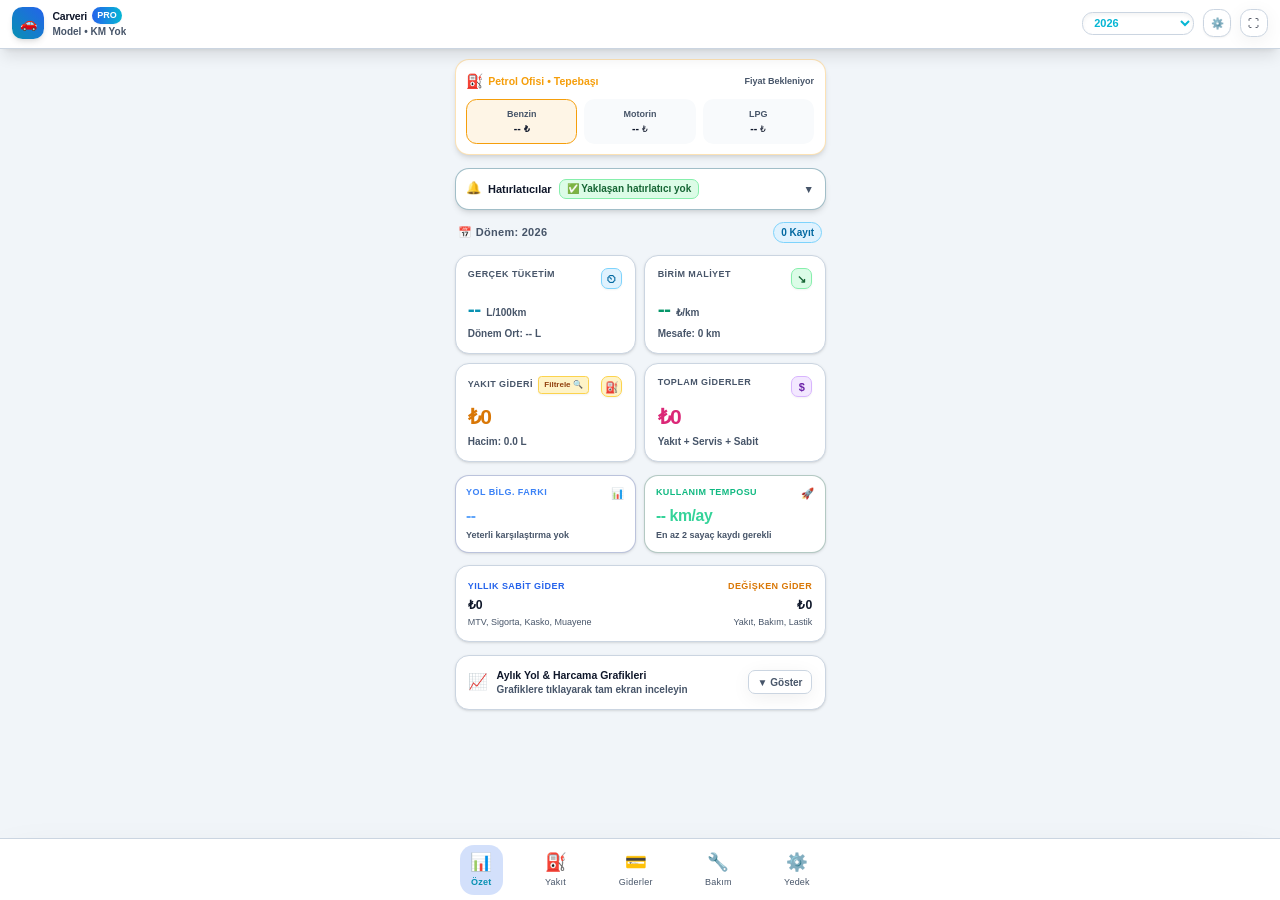
==== commit 011dcb62: "Rename index .html to index.html" ====
--- a/index.html
+++ b/index.html
@@ -11,10 +11,6 @@
   <meta name="apple-mobile-web-app-status-bar-style" content="black-translucent" />
 
   <link rel="manifest" href="./manifest.json" />
-  
-  <!-- MODÜLER CSS BAĞLANTISI -->
-  <link rel="stylesheet" href="./css/styles.css" />
-
   <script>
     (function() {
       const stored = localStorage.getItem("ototakip_promax_theme_pref") || "auto";
@@ -36,6 +32,204 @@
   <script src="./libs/tailwind.js"></script>
   <script src="./libs/chart.js"></script>
   <script src="./libs/jszip.min.js"></script>
+
+  <!--<script src="https://cdn.tailwindcss.com"></script>
+  <script src="https://cdn.jsdelivr.net/npm/chart.js"></script>
+  <script src="https://cdnjs.cloudflare.com/ajax/libs/jszip/3.10.1/jszip.min.js"></script>
+-->
+  
+  <style>
+    :root {
+      --sat: env(safe-area-inset-top, 0px);
+      --sab: env(safe-area-inset-bottom, 0px);
+    }
+    html[data-theme="midnight"] {
+      --bg-main: #0b1329;
+      --bg-header: rgba(11, 19, 41, 0.95);
+      --card-bg: #111c38;
+      --card-border: #1e2c4f;
+      --text-main: #f8fafc;
+      --text-muted: #94a3b8;
+      --sub-box-bg: rgba(30, 41, 59, 0.45);
+      --sub-box-border: #1e293b;
+      --input-bg: #0b1329;
+      --nav-bg: rgba(11, 19, 41, 0.98);
+      --chart-grid: #1e2c4f;
+      --reminder-box: rgba(30, 41, 59, 0.5);
+      --reminder-border: #334155;
+      --warn-text: #fbbf24;
+      --warn-bg: rgba(245, 158, 11, 0.15);
+      --warn-border: rgba(245, 158, 11, 0.35);
+
+      --badge-green-bg: rgba(6, 78, 59, 0.4);
+      --badge-green-text: #34d399;
+      --badge-green-border: rgba(16, 185, 129, 0.3);
+
+      --badge-blue-bg: rgba(30, 58, 138, 0.4);
+      --badge-blue-text: #60a5fa;
+      --badge-blue-border: rgba(59, 130, 246, 0.3);
+
+      --badge-cyan-bg: rgba(8, 51, 68, 0.5);
+      --badge-cyan-text: #38bdf8;
+      --badge-cyan-border: rgba(56, 189, 248, 0.3);
+
+      --badge-purple-bg: rgba(88, 28, 135, 0.4);
+      --badge-purple-text: #c084fc;
+      --badge-purple-border: rgba(168, 85, 247, 0.3);
+
+      --badge-amber-bg: rgba(120, 53, 15, 0.4);
+      --badge-amber-text: #fbbf24;
+      --badge-amber-border: rgba(245, 158, 11, 0.3);
+    }
+    html[data-theme="light"] {
+      --bg-main: #f1f5f9;
+      --bg-header: rgba(255, 255, 255, 0.98);
+      --card-bg: #ffffff;
+      --card-border: #cbd5e1;
+      --text-main: #0f172a;
+      --text-muted: #475569;
+      --sub-box-bg: #f8fafc;
+      --sub-box-border: #e2e8f0;
+      --input-bg: #ffffff;
+      --nav-bg: rgba(255, 255, 255, 0.98);
+      --chart-grid: #cbd5e1;
+      --reminder-box: #e2e8f0;
+      --reminder-border: #cbd5e1;
+      --warn-text: #9a3412;
+      --warn-bg: #ffedd5;
+      --warn-border: #fed7aa;
+
+      --badge-green-bg: #dcfce7;
+      --badge-green-text: #166534;
+      --badge-green-border: #86efac;
+
+      --badge-blue-bg: #dbeafe;
+      --badge-blue-text: #1e40af;
+      --badge-blue-border: #93c5fd;
+
+      --badge-cyan-bg: #e0f2fe;
+      --badge-cyan-text: #0369a1;
+      --badge-cyan-border: #7dd3fc;
+
+      --badge-purple-bg: #f3e8ff;
+      --badge-purple-text: #6b21a8;
+      --badge-purple-border: #d8b4fe;
+
+      --badge-amber-bg: #fef3c7;
+      --badge-amber-text: #92400e;
+      --badge-amber-border: #fcd34d;
+    }
+    html[data-theme="oled"] {
+      --bg-main: #000000;
+      --bg-header: rgba(0, 0, 0, 0.95);
+      --card-bg: #0a0a0a;
+      --card-border: #222222;
+      --text-main: #ffffff;
+      --text-muted: #737373;
+      --sub-box-bg: #141414;
+      --sub-box-border: #262626;
+      --input-bg: #000000;
+      --nav-bg: rgba(0, 0, 0, 0.98);
+      --chart-grid: #1c1c1c;
+      --reminder-box: #141414;
+      --reminder-border: #262626;
+      --warn-text: #fbbf24;
+      --warn-bg: rgba(245, 158, 11, 0.15);
+      --warn-border: rgba(245, 158, 11, 0.35);
+
+      --badge-green-bg: rgba(6, 78, 59, 0.4);
+      --badge-green-text: #34d399;
+      --badge-green-border: rgba(16, 185, 129, 0.3);
+
+      --badge-blue-bg: rgba(30, 58, 138, 0.4);
+      --badge-blue-text: #60a5fa;
+      --badge-blue-border: rgba(59, 130, 246, 0.3);
+
+      --badge-cyan-bg: rgba(8, 51, 68, 0.5);
+      --badge-cyan-text: #38bdf8;
+      --badge-cyan-border: rgba(56, 189, 248, 0.3);
+
+      --badge-purple-bg: rgba(88, 28, 135, 0.4);
+      --badge-purple-text: #c084fc;
+      --badge-purple-border: rgba(168, 85, 247, 0.3);
+
+      --badge-amber-bg: rgba(120, 53, 15, 0.4);
+      --badge-amber-text: #fbbf24;
+      --badge-amber-border: rgba(245, 158, 11, 0.3);
+    }
+    html { 
+      background-color: var(--bg-main); 
+      transition: background-color 0.25s ease, font-size 0.2s ease;
+      font-size: 14px;
+    }
+    body {
+      background-color: var(--bg-main);
+      color: var(--text-main);
+      font-family: -apple-system, BlinkMacSystemFont, "Segoe UI", Roboto, sans-serif;
+      -webkit-tap-highlight-color: transparent;
+      user-select: none;
+      padding-top: var(--sat);
+      padding-bottom: calc(5.5rem + var(--sab));
+      overflow-x: hidden;
+    }
+    .hidden {
+      display: none !important;
+      pointer-events: none !important;
+      opacity: 0 !important;
+    }
+    header {
+      background-color: var(--bg-header) !important;
+      border-color: var(--card-border) !important;
+      padding-top: calc(0.5rem + var(--sat)) !important;
+    }
+    .custom-card { 
+      background-color: var(--card-bg); 
+      border: 1px solid var(--card-border); 
+      box-shadow: 0 4px 20px -2px rgba(0, 0, 0, 0.08);
+      border-radius: 1rem;
+    }
+    .theme-sub-box {
+      background-color: var(--sub-box-bg);
+      border: 1px solid var(--sub-box-border);
+    }
+    .theme-warn-box {
+      background-color: var(--warn-bg);
+      border: 1px solid var(--warn-border);
+      color: var(--warn-text);
+    }
+    .custom-input { 
+      background-color: var(--input-bg) !important; 
+      border-color: var(--card-border) !important; 
+      color: var(--text-main) !important; 
+    }
+    .custom-muted { color: var(--text-muted) !important; }
+    
+    .theme-badge-green { background-color: var(--badge-green-bg); color: var(--badge-green-text); border: 1px solid var(--badge-green-border); }
+    .theme-badge-blue { background-color: var(--badge-blue-bg); color: var(--badge-blue-text); border: 1px solid var(--badge-blue-border); }
+    .theme-badge-cyan { background-color: var(--badge-cyan-bg); color: var(--badge-cyan-text); border: 1px solid var(--badge-cyan-border); }
+    .theme-badge-purple { background-color: var(--badge-purple-bg); color: var(--badge-purple-text); border: 1px solid var(--badge-purple-border); }
+    .theme-badge-amber { background-color: var(--badge-amber-bg); color: var(--badge-amber-text); border: 1px solid var(--badge-amber-border); }
+
+    nav { 
+      background-color: var(--nav-bg) !important; 
+      border-color: var(--card-border) !important; 
+      z-index: 40 !important;
+      position: fixed;
+      bottom: 0;
+      left: 0;
+      width: 100%;
+    }
+    .modal-backdrop { z-index: 50 !important; }
+    .history-scroll::-webkit-scrollbar { width: 4px; }
+    .history-scroll::-webkit-scrollbar-thumb { background: #3b82f6; border-radius: 4px; }
+    .no-scrollbar::-webkit-scrollbar { display: none; }
+    .no-scrollbar { -ms-overflow-style: none; scrollbar-width: none; }
+    @media print {
+      body * { visibility: hidden; }
+      #expertReportPrintArea, #expertReportPrintArea * { visibility: visible; }
+      #expertReportPrintArea { position: absolute; left: 0; top: 0; width: 100%; color: black !important; background: white !important; }
+    }
+  </style>
 </head>
 <body class="min-h-screen">
 
@@ -52,10 +246,7 @@
     </div>
     
     <div class="flex items-center gap-2.5 flex-shrink-0 ml-2">
-    <select id="globalYearSelect" onchange="changeActiveYear(this.value)" class="text-[11px] font-extrabold py-1 px-2 rounded-xl custom-card border outline-none text-cyan-500 shadow-inner">
-        <option value="all" selected>Tüm Zamanlar</option>
-        <option value="2026">2026</option>
-        <option value="2025">2025</option>
+      <select id="globalYearSelect" onchange="changeActiveYear(this.value)" class="text-[11px] font-extrabold py-1 px-2 rounded-xl custom-card border outline-none text-cyan-500 shadow-inner">
       </select>
       <button onclick="cycleTheme()" id="btnThemeToggle" title="Tema Değiştir" class="h-8 w-8 rounded-xl custom-card flex items-center justify-center text-xs shadow-sm hover:scale-105 transition-transform">
         <span id="themeIcon">⚙️</span>
@@ -92,7 +283,6 @@
           </div>
         </div>
       </div>
-
       <div id="collapsibleReminderStrip" class="custom-card p-3 shadow-md cursor-pointer border-cyan-800/40" onclick="toggleSubReminderPanel()">
         <div class="flex justify-between items-center text-xs">
           <div class="flex items-center gap-2 truncate">
@@ -302,7 +492,7 @@
             <span id="lastFuelDiffInfo" class="font-black text-cyan-600 dark:text-cyan-400 block mt-0.5 truncate">--</span>
           </div>
         </div>
-        
+        <!-- TAHMİNİ FULLEME MALİYETİ KUTUSU -->
         <div class="pt-2 border-t border-slate-700/40 flex justify-between items-center text-[10px]">
           <span class="custom-muted font-bold">Depoyu Fulleme Tahmini:</span>
           <span id="fullTankCostEstimate" class="font-black text-amber-500">Hesaplanıyor...</span>
@@ -324,14 +514,12 @@
         </div>
       </div>
 
-      <!-- 1. MADDE: TEMİZLENMİŞ ARAMA ÇUBUĞU (Cards -> renderFuelCards) -->
       <div class="relative">
-        <input type="text" id="fuelSearchInput" oninput="renderFuelCards(getFilteredCombinedLogs())" placeholder="İstasyon, şube, kart veya tarih ara..." class="w-full text-xs p-2.5 rounded-xl custom-input border outline-none pl-8 pr-8 font-medium shadow-inner" />
+        <input type="text" id="fuelSearchInput" oninput="Cards(getFilteredCombinedLogs())" placeholder="İstasyon, şube, kart veya tarih ara..." class="w-full text-xs p-2.5 rounded-xl custom-input border outline-none pl-8 pr-8 font-medium shadow-inner" />
         <span class="absolute left-2.5 top-3 text-xs custom-muted">🔍</span>
         <button onclick="clearFuelSearch()" id="fuelClearBtn" class="absolute right-2.5 top-2.5 text-xs custom-muted hover:text-white hidden font-bold">✕</button>
       </div>
 
-      <!-- 1. MADDE: AKTİF FİLTRELEME BUTONLARI -->
       <div class="flex gap-2 text-[10px] font-black">
         <button onclick="setFuelViewFilter('all')" id="fuelViewFilter_all" class="flex-1 py-1.5 rounded-xl bg-blue-600 text-white shadow transition-all">Tümü</button>
         <button onclick="setFuelViewFilter('fuel')" id="fuelViewFilter_fuel" class="flex-1 py-1.5 rounded-xl custom-card border custom-muted hover:text-white transition-all">⛽ Sadece Yakıtlar</button>
@@ -545,7 +733,7 @@
         </div>
       </div>
 
-      <!-- TÜM VERİLERİ SIFIRLA KARTI -->
+      <!-- 5. TÜM VERİLERİ SIFIRLA KARTI -->
       <div class="custom-card p-4 shadow space-y-3 border-rose-900/40">
         <h3 class="text-xs font-black text-rose-500 flex items-center gap-1.5"><span>⚠️</span> Tüm Verileri Sıfırla</h3>
         <div class="p-3 theme-sub-box rounded-xl space-y-2">
@@ -555,31 +743,50 @@
         </div>
       </div>
 
-      <!-- SÜRÜM GEÇMİŞİ -->
+      <!-- 6. GÜNCELLEMELER VE SÜRÜM GEÇMİŞİ (EN ALTTA) -->
       <div class="custom-card overflow-hidden shadow border-slate-700/50">
         <button onclick="toggleUpdatesAccordion()" class="w-full p-3.5 flex justify-between items-center text-left hover:bg-slate-800/10 transition-all">
           <div class="flex items-center gap-2.5">
             <span class="text-lg text-emerald-500">✨</span>
             <div>
               <h4 class="text-xs font-black">Güncellemeler & Sürüm Notları</h4>
-              <p class="text-[10px] custom-muted font-semibold">v2.3 Modüler Yenilikler</p>
+              <p class="text-[10px] custom-muted font-semibold">v2.2 Yenilikleri ve Detaylar</p>
             </div>
           </div>
           <span id="updatesAccordionIcon" class="text-[10px] custom-muted font-bold px-2.5 py-1 rounded-lg custom-card border">▼ Göster</span>
         </button>
 
         <div id="updatesAccordionBody" class="hidden p-3.5 pt-0 space-y-2.5 border-t border-slate-700/40 text-[11px]">
+          <!-- YENİ EKLENEN v2.2 SÜRÜM NOTLARI -->
           <div class="p-2.5 rounded-xl theme-sub-box space-y-1.5 mt-2 border border-emerald-500/30">
             <div class="flex justify-between items-center">
-              <span class="font-black text-emerald-500 text-xs">Sürüm 2.3 (Modüler Yapı)</span>
+              <span class="font-black text-emerald-500 text-xs">Sürüm 2.2 (En Son)</span>
               <span class="text-[9px] font-bold theme-badge-green px-2 py-0.5 rounded">Ekim 2026</span>
             </div>
             <ul class="list-disc list-inside space-y-1 text-[10px] custom-muted font-medium">
-              <li><b>Filtreleme Onarımı:</b> Tümü / Sadece Yakıtlar / Sadece KM filtrelemesi anlık ve hatasız çalışacak şekilde onarıldı.</li>
-              <li><b>KM Kartı Sadeleştirme:</b> Kart başlığı sadeleştirildi, "Manuel KM" ibaresi kaldırıldı ve yan yana Düzenle/Sil butonları eklendi.</li>
-              <li><b>KM Düzenleme Aktifleştirildi:</b> KM kartlarındaki kalem butonuna tıklandığında mevcut kayıt form alanlarına aktarılıyor.</li>
-              <li><b>Mükerrer Veri Temizliği:</b> Yakıt kartı başlığındaki peş peşe basılan mükerrer KM değerleri teke indirildi.</li>
-              <li><b>Mobil Datepicker Uyumu:</b> Tarih ve saat seçim kutucukları mobil dokunmatik ekranlara tam uyumlu hale getirildi.</li>
+              <li><b>Akıllı Depo Zincir Algoritması:</b> Ara dolumlar ve harcamalar son tam depodan itibaren kronolojik zincir mantığıyla hesaplanarak fiziki depo kapasitesini aşmayan gerçekçi yakıt seviyesi oluşturuldu.</li>
+              <li><b>Depo Tüketim Havuzu Düzeltmesi:</b> İlk tam depodan önceki ara dolumların havuzu şişirip yapay yüksek tüketim çıkarması engellendi; tüketim havuzu artık sadece tam depodan sonraki ara dolumları topluyor.</li>
+              <li><b>PWA Çevrimdışı (Offline) Optimizasyonu:</b> Harici CDN bağımlılıkları yerel kütüphane altyapısına hazır hale getirilerek tam çevrimdışı çalışma kararlılığı sağlandı.</li>
+              <li><b>Yakıt Akordiyonu İyileştirmesi:</b> Kullanıcı tarafından kapatılan aylık yakıt kartlarının otomatik olarak yeniden açılma hatası giderildi, kullanıcı tercihi sabitlendi.</li>
+              <li><b>Yol Bilgisayarı Sapma Düzeltmesi:</b> Gösterge tüketim verisi eksik olan kayıtların hesaplamayı bozması (NaN) engellendi, sapma analizi güvenceye alındı.</li>
+              <li><b>Tam Veri Temizliği:</b> Kalıcı sıfırlama işlemine IndexedDB belge deposu da dahil edilerek cihaz hafızasının eksiksiz temizlenmesi sağlandı.</li>
+              <li><b>Modal & Ekran Uyumları:</b> Ekstre üzerinden bonus ekleme akışındaki modal çakışmaları ve yatay grafik ekranının mobil taşma sorunları giderildi.</li>
+            </ul>
+          </div>
+
+          <!-- MEVCUT v2.1 SÜRÜM NOTLARI KORUNDU -->
+          <div class="p-2.5 rounded-xl theme-sub-box space-y-1.5 mt-2">
+            <div class="flex justify-between items-center">
+              <span class="font-black text-cyan-500 text-xs">Sürüm 2.1</span>
+              <span class="text-[9px] font-bold theme-badge-cyan px-2 py-0.5 rounded">Ekim 2026</span>
+            </div>
+            <ul class="list-disc list-inside space-y-1 text-[10px] custom-muted font-medium">
+              <li><b>Yol Bilgisayarı Fark Analizi:</b> Pompa tüketimi ile yol bilgisayarı sapması hesaplanıp oransal iyimserlik/kötümserlik raporlandı.</li>
+              <li><b>Yıllık Kullanım Temposu:</b> Gerçek aktif gün aralığına göre aylık tempo ve yıl sonu tahmini sayaç projeksiyonu eklendi.</li>
+              <li><b>Akıllı Depo Hesaplama:</b> KM girişinde son full depo, ara dolumlar ve tüketim baz alınarak kalan depo litresi/yüzdesi otomatik hesaplanıp forma aktarılıyor.</li>
+              <li><b>Profil Yedekleme Düzeltmesi:</b> ZIP ve JSON yedeklerinde araç modeli, adı ve depo hacmi eksiksiz yedekleniyor.</li>
+              <li><b>Özel Not Defteri:</b> Araçla ilgili serbest metin notları eklendi ve yedeklemelere dahil edildi.</li>
+              <li><b>Yakıt Akordiyonu:</b> Kayıtlar aylık katlanabilir gruplara ayrıldı; son ay otomatik açık, 3 aydan eskiler 'Daha Fazla Göster' ile kademeli açılıyor.</li>
             </ul>
           </div>
         </div>
@@ -852,6 +1059,7 @@
         <div><label class="custom-muted text-[10px] font-bold">Tarih</label><input type="datetime-local" id="rwDate" required class="w-full mt-1 custom-input border p-2.5 rounded-xl outline-none text-[11px] font-medium" /></div>
         <div><label class="custom-muted text-[10px] font-bold">Kazanılan Tutar (₺)</label><input type="number" step="0.01" id="rwAmount" required class="w-full mt-1 custom-input border p-2.5 rounded-xl font-black text-emerald-600 dark:text-emerald-400 text-sm outline-none" /></div>
         <div><label class="custom-muted text-[10px] font-bold">Açıklama</label><input type="text" id="rwNote" class="w-full mt-1 custom-input border p-2.5 rounded-xl outline-none text-[11px] font-medium" /></div>
+        <!-- DÜZELTİLMİŞ HALİ: -->
         <div class="flex gap-2 pt-2 shrink-0 border-t border-slate-700/40">
           <button type="button" onclick="closeRewardModalReturnToStatement()" class="flex-1 py-2.5 custom-card font-bold rounded-xl text-xs">Vazgeç</button>
           <button type="submit" class="flex-1 py-2.5 bg-purple-600 hover:bg-purple-500 text-white rounded-xl font-black text-xs shadow-md">Kaydet</button>
@@ -996,17 +1204,2049 @@
     </div>
   </nav>
 
-  <!-- ========================================================= -->
-  <!-- MODÜLER UYGULAMA JAVASCRIPT DOSYALARININ ÇAĞRILMASI        -->
-  <!-- ========================================================= -->
-<!-- JAVASCRIPT DOSYALARININ ÇAĞRILMASI -->
-  <script src="./js/db.js"></script>
-  <script src="./js/storage.js"></script>
-  <script src="./js/templates.js"></script>
-  <script src="./js/fuel.js"></script>
-  <script src="./js/odo.js"></script>
-  <script src="./js/expenses.js"></script>
-  <script src="./js/charts.js"></script>
-  <script src="./js/app.js"></script>
+  <script>
+    // --- APP.JS TEMEL VE VERİTABANI İŞLEMLERİ ---
+    const IDB_NAME = "OtoTakipProMax_DB";
+    const IDB_VERSION = 1;
+    let dbInstance = null;
+
+    function initIndexedDB() {
+      return new Promise((resolve, reject) => {
+        const req = indexedDB.open(IDB_NAME, IDB_VERSION);
+        req.onupgradeneeded = (e) => {
+          const db = e.target.result;
+          if (!db.objectStoreNames.contains("documents")) {
+            db.createObjectStore("documents", { keyPath: "id" });
+          }
+        };
+        req.onsuccess = (e) => {
+          dbInstance = e.target.result;
+          resolve(dbInstance);
+        };
+        req.onerror = () => reject(req.error);
+      });
+    }
+
+    async function saveDocToDB(id, dataUri) {
+      if (!dbInstance) await initIndexedDB();
+      return new Promise((resolve, reject) => {
+        const tx = dbInstance.transaction("documents", "readwrite");
+        tx.objectStore("documents").put({ id, dataUri });
+        tx.oncomplete = () => resolve(id);
+        tx.onerror = () => reject(tx.error);
+      });
+    }
+
+    async function getDocFromDB(id) {
+      if (!dbInstance) await initIndexedDB();
+      return new Promise((resolve) => {
+        const tx = dbInstance.transaction("documents", "readonly");
+        const req = tx.objectStore("documents").get(id);
+        req.onsuccess = () => resolve(req.result ? req.result.dataUri : null);
+        req.onerror = () => resolve(null);
+      });
+    }
+
+    async function deleteDocFromDB(id) {
+      if (!dbInstance) await initIndexedDB();
+      return new Promise((resolve) => {
+        const tx = dbInstance.transaction("documents", "readwrite");
+        tx.objectStore("documents").delete(id);
+        tx.oncomplete = () => resolve();
+        tx.onerror = () => resolve();
+      });
+    }
+
+    async function clearAllDocsFromDB() {
+      if (!dbInstance) await initIndexedDB();
+      return new Promise((resolve) => {
+        const tx = dbInstance.transaction("documents", "readwrite");
+        tx.objectStore("documents").clear();
+        tx.oncomplete = () => resolve();
+        tx.onerror = () => resolve();
+      });
+    }
+
+    async function getAllDocsFromDB() {
+      if (!dbInstance) await initIndexedDB();
+      return new Promise((resolve) => {
+        const tx = dbInstance.transaction("documents", "readonly");
+        const req = tx.objectStore("documents").getAll();
+        req.onsuccess = () => {
+          let map = {};
+          (req.result || []).forEach(item => { map[item.id] = item.dataUri; });
+          resolve(map);
+        };
+        req.onerror = () => resolve({});
+      });
+    }
+
+    function handleDocUpload(event, idTargetId, thumbTargetId, previewBoxId) {
+      const file = event.target.files[0];
+      if (!file) return;
+      const reader = new FileReader();
+      reader.onload = async (e) => {
+        const dataUri = e.target.result;
+        const docId = "doc_" + Date.now() + "_" + Math.random().toString(36).substring(2, 6);
+        await saveDocToDB(docId, dataUri);
+        document.getElementById(idTargetId).value = docId;
+        const thumb = document.getElementById(thumbTargetId);
+        if (thumb && !dataUri.startsWith("data:application/pdf")) {
+          thumb.src = dataUri;
+          thumb.classList.remove("hidden");
+        }
+        const prevBox = document.getElementById(previewBoxId);
+        if (prevBox) {
+          prevBox.classList.remove("hidden");
+          prevBox.style.display = "flex";
+        }
+      };
+      reader.readAsDataURL(file);
+    }
+
+    function removeLoadedDoc(idTargetId, thumbTargetId, previewBoxId) {
+      const docId = document.getElementById(idTargetId).value;
+      if (docId) deleteDocFromDB(docId);
+      document.getElementById(idTargetId).value = "";
+      const thumb = document.getElementById(thumbTargetId);
+      if (thumb) { thumb.src = ""; thumb.classList.add("hidden"); }
+      const prevBox = document.getElementById(previewBoxId);
+      if (prevBox) {
+        prevBox.classList.add("hidden");
+        prevBox.style.display = "none";
+      }
+    }
+
+    async function viewDocumentById(docId) {
+      const uri = await getDocFromDB(docId);
+      if (!uri) return alert("Belge bulunamadı.");
+      const content = document.getElementById("docViewerContent");
+      if (uri.startsWith("data:application/pdf")) {
+        content.innerHTML = `<embed src="${uri}" type="application/pdf" class="w-full h-96" />`;
+      } else {
+        content.innerHTML = `<img src="${uri}" class="max-h-[70vh] rounded-lg object-contain shadow" />`;
+      }
+      openModalDirectly("docViewerModal");
+    }
+
+    if (navigator.storage && navigator.storage.persist) {
+      navigator.storage.persist().then(() => {});
+    }
+
+    function getNowLocalISO(d = new Date()) {
+      const pad = n => String(n).padStart(2, '0');
+      return `${d.getFullYear()}-${pad(d.getMonth() + 1)}-${pad(d.getDate())}T${pad(d.getHours())}:${pad(d.getMinutes())}`;
+    }
+
+    function formatDateTimeLabel(isoStr) {
+      if (!isoStr) return "";
+      if (isoStr.includes("T")) {
+        const [d, t] = isoStr.split("T");
+        return `${d} ${t.substring(0, 5)}`;
+      }
+      return isoStr;
+    }
+
+    const STORAGE_PREFIX = "ototakip_promax_";
+
+    function getPersistedData(key, legacyKeys, defaultValue) {
+      let data = localStorage.getItem(STORAGE_PREFIX + key);
+      if (data) { try { return JSON.parse(data); } catch(e) {} }
+      for (let lk of legacyKeys) {
+        let legacyData = localStorage.getItem(lk);
+        if (legacyData) {
+          try {
+            let parsed = JSON.parse(legacyData);
+            localStorage.setItem(STORAGE_PREFIX + key, JSON.stringify(parsed));
+            return parsed;
+          } catch(e) {}
+        }
+      }
+      return defaultValue;
+    }
+
+    const defaultProfile = { name: "Carveri", desc: "", fuelTank: 50, fuelType: "benzin", hasLpg: false, lpgTank: 40 };
+    window.liveFuelData = getPersistedData("live_fuel_prices", [], null);
+    window.carProfile = getPersistedData("profile", ["ototakip_profile", "oto_profile_v2"], defaultProfile);
+    window.vehicleNotes = localStorage.getItem(STORAGE_PREFIX + "vehicle_notes") || "";
+    let lastBackupTimestamp = localStorage.getItem(STORAGE_PREFIX + "last_backup") || null;
+
+    const themeMeta = { 
+      auto: { name: "Otomatik", icon: "⚙️", color: "#0b1329" },
+      midnight: { name: "Gece", icon: "🔵", color: "#0b1329" }, 
+      oled: { name: "OLED", icon: "🌑", color: "#000000" }, 
+      light: { name: "Gündüz", icon: "☀️", color: "#f1f5f9" }
+    };
+
+    function getSystemTheme() {
+      return (window.matchMedia && window.matchMedia('(prefers-color-scheme: dark)').matches) ? "midnight" : "light";
+    }
+
+    let userThemePref = localStorage.getItem(STORAGE_PREFIX + "theme_pref") || "auto";
+
+    function applyCurrentTheme() {
+      let activeTheme = userThemePref === "auto" ? getSystemTheme() : userThemePref;
+      document.documentElement.setAttribute("data-theme", activeTheme);
+      const mCol = document.getElementById("metaThemeColor");
+      const tIco = document.getElementById("themeIcon");
+      if (mCol && themeMeta[activeTheme]) mCol.setAttribute("content", themeMeta[activeTheme].color);
+      if (tIco) tIco.innerText = themeMeta[userThemePref].icon;
+      if (typeof renderAll === "function") renderAll();
+    }
+
+    function cycleTheme() {
+      const order = ["auto", "midnight", "oled", "light"];
+      let idx = order.indexOf(userThemePref);
+      userThemePref = order[(idx + 1) % order.length];
+      localStorage.setItem(STORAGE_PREFIX + "theme_pref", userThemePref);
+      applyCurrentTheme();
+    }
+
+    function toggleFullScreen() { 
+      if (!document.fullscreenElement) { document.documentElement.requestFullscreen().catch(() => {}); } 
+      else { if (document.exitFullscreen) document.exitFullscreen(); } 
+    }
+
+    if (window.matchMedia) {
+      window.matchMedia('(prefers-color-scheme: dark)').addEventListener('change', () => {
+        if (userThemePref === "auto") applyCurrentTheme();
+      });
+    }
+
+    const fontSizes = { small: { size: '14px', label: '%100' }, medium: { size: '16px', label: '%115' }, large: { size: '18px', label: '%130' } };
+    let currentFontSizeKey = localStorage.getItem(STORAGE_PREFIX + "font_size") || "small";
+
+    function applyFontSize(key) {
+      if (!fontSizes[key]) key = "small";
+      currentFontSizeKey = key;
+      document.documentElement.style.fontSize = fontSizes[key].size;
+      localStorage.setItem(STORAGE_PREFIX + "font_size", key);
+      const badge = document.getElementById("currentFontSizeBadge");
+      if (badge) badge.innerText = fontSizes[key].label;
+      ['Small', 'Med', 'Lg'].forEach(k => {
+        const btn = document.getElementById("btnFont" + k);
+        if (btn) {
+          const matches = (k === 'Small' && key === 'small') || (k === 'Med' && key === 'medium') || (k === 'Lg' && key === 'large');
+          btn.className = matches ? "py-2.5 rounded-xl bg-blue-600 text-white font-black shadow-md transition-all" : "py-2.5 rounded-xl custom-card border text-[11px] font-bold shadow-sm custom-muted";
+        }
+      });
+    }
+    function setFontSize(key) { applyFontSize(key); }
+
+    const tabsList = ["dashboard", "fuel", "expenses", "tires", "backup"];
+
+    function switchTab(tab) {
+      tabsList.forEach(t => {
+        const tabKey = t.charAt(0).toUpperCase() + t.slice(1);
+        const el = document.getElementById("tab" + tabKey);
+        const btn = document.getElementById("nav" + tabKey);
+        if (el) {
+          el.classList.add("hidden");
+        }
+        if (btn) {
+          btn.className = "nav-btn flex flex-col items-center py-1.5 px-3 rounded-2xl custom-muted font-medium transition-all cursor-pointer";
+        }
+      });
+      const activeKey = tab.charAt(0).toUpperCase() + tab.slice(1);
+      const activeEl = document.getElementById("tab" + activeKey);
+      const activeBtn = document.getElementById("nav" + activeKey);
+      if (activeEl) {
+        activeEl.classList.remove("hidden");
+      }
+      if (activeBtn) {
+        activeBtn.className = "nav-btn flex flex-col items-center py-1.5 px-3 rounded-2xl bg-blue-600/20 text-cyan-600 dark:text-cyan-400 font-black transition-all cursor-pointer";
+      }
+      if (tab === 'fuel') Cards(getFilteredCombinedLogs());
+      if (tab === 'expenses') renderExpenseCards();
+      if (tab === 'tires') renderTiresTab();
+    }
+
+    function openModalDirectly(id) {
+      const el = document.getElementById(id);
+      if(el) {
+        el.classList.remove("hidden");
+        el.style.display = "flex";
+      }
+      const nav = document.getElementById("bottomNavigationBar");
+      if (nav) nav.classList.add("hidden");
+    }
+
+    function closeModal(id) {
+      const el = document.getElementById(id);
+      if(el) {
+        el.classList.add("hidden");
+        el.style.display = "none";
+      }
+      const anyOpen = Array.from(document.querySelectorAll('.modal-backdrop')).some(m => !m.classList.contains('hidden'));
+      if (!anyOpen) {
+        const nav = document.getElementById("bottomNavigationBar");
+        if (nav) {
+            nav.classList.remove("hidden");
+            nav.style.display = "block";
+        }
+      }
+    }
+
+    if (window.visualViewport) {
+      window.visualViewport.addEventListener("resize", () => {
+        const nav = document.getElementById("bottomNavigationBar");
+        if (!nav) return;
+        if (window.visualViewport.height < window.innerHeight * 0.75) {
+          nav.classList.add("hidden");
+        } else {
+          const anyOpen = Array.from(document.querySelectorAll('.modal-backdrop')).some(el => !el.classList.contains('hidden'));
+          if (!anyOpen) {
+              nav.classList.remove("hidden");
+              nav.style.display = "block";
+          }
+        }
+      });
+    }
+
+    const currentSystemYear = new Date().getFullYear().toString();
+    let selectedYear = localStorage.getItem(STORAGE_PREFIX + "selected_year") || currentSystemYear;
+
+    function getLatestVehicleKm() {
+      let maxKm = 0;
+      if (window.fuels) window.fuels.forEach(f => { if (f.km > maxKm) maxKm = f.km; });
+      if (window.odoLogs) window.odoLogs.forEach(o => { if (o.km > maxKm) maxKm = o.km; });
+      if (typeof window.expenses !== 'undefined') window.expenses.forEach(e => { if (e.maintenanceKm && e.maintenanceKm > maxKm) maxKm = e.maintenanceKm; });
+      return maxKm;
+    }
+
+    function populateYearSelector() {
+      const yearSelect = document.getElementById("globalYearSelect");
+      const yearsSet = new Set();
+      if (window.fuels) window.fuels.forEach(f => { if (f.date && f.date.length >= 4) yearsSet.add(f.date.substring(0, 4)); });
+      if (window.odoLogs) window.odoLogs.forEach(o => { if (o.date && o.date.length >= 4) yearsSet.add(o.date.substring(0, 4)); });
+      if (typeof window.expenses !== 'undefined') window.expenses.forEach(e => { if (e.date && e.date.length >= 4) yearsSet.add(e.date.substring(0, 4)); });
+      if (yearsSet.size === 0) yearsSet.add(currentSystemYear);
+      yearSelect.innerHTML = "";
+      const optAll = document.createElement("option"); optAll.value = "all"; optAll.innerText = "Tüm Zamanlar";
+      if (selectedYear === "all") optAll.selected = true;
+      yearSelect.appendChild(optAll);
+      Array.from(yearsSet).sort().reverse().forEach(y => {
+        const opt = document.createElement("option"); opt.value = y; opt.innerText = y;
+        if (y === selectedYear) opt.selected = true;
+        yearSelect.appendChild(opt);
+      });
+    }
+
+    function changeActiveYear(year) {
+      selectedYear = year;
+      localStorage.setItem(STORAGE_PREFIX + "selected_year", year);
+      renderAll();
+    }
+
+    function applyCarProfile() {
+      const liveKm = getLatestVehicleKm();
+      document.getElementById("headerCarName").innerText = window.carProfile.name || "Carveri";
+      document.getElementById("headerCarDesc").innerText = `${window.carProfile.desc || 'Model'} • ${liveKm > 0 ? liveKm.toLocaleString('tr-TR') + ' KM' : 'KM Yok'}`;
+      document.getElementById("cfgCarName").value = window.carProfile.name || "";
+      document.getElementById("cfgCarDesc").value = window.carProfile.desc || "";
+      document.getElementById("cfgFuelTank").value = window.carProfile.fuelTank || 50;
+      if (document.getElementById("cfgFuelType")) {
+        document.getElementById("cfgFuelType").value = window.carProfile.fuelType || "benzin";
+      }
+      document.getElementById("cfgHasLpg").checked = !!window.carProfile.hasLpg;
+      document.getElementById("cfgLpgTank").value = window.carProfile.lpgTank || 40;
+      
+      const notesEl = document.getElementById("appVehicleNotes");
+      if (notesEl && notesEl.value !== window.vehicleNotes) {
+        notesEl.value = window.vehicleNotes || "";
+      }
+      toggleLpgConfigField();
+      if (typeof highlightActiveFuelBox === 'function') highlightActiveFuelBox();
+      if (typeof updateLpgVisibilityInApp === 'function') updateLpgVisibilityInApp();
+    }
+
+    function toggleLpgConfigField() { 
+      document.getElementById("lpgConfigField").classList.toggle("hidden", !document.getElementById("cfgHasLpg").checked); 
+    }
+    function toggleProfileAccordion() { 
+      const b = document.getElementById("profileAccordionBody");
+      b.classList.toggle("hidden"); 
+      if(!b.classList.contains("hidden")) b.style.display = "block";
+    }
+
+    function saveCarProfile() {
+      window.carProfile = {
+        name: document.getElementById("cfgCarName").value.trim() || "Carveri",
+        desc: document.getElementById("cfgCarDesc").value.trim(),
+        fuelTank: parseFloat(document.getElementById("cfgFuelTank").value) || 50,
+        fuelType: document.getElementById("cfgFuelType") ? document.getElementById("cfgFuelType").value : "benzin",
+        hasLpg: document.getElementById("cfgHasLpg").checked,
+        lpgTank: parseFloat(document.getElementById("cfgLpgTank").value) || 40
+      };
+      persistAllData();
+      applyCarProfile();
+      renderAll();
+      toggleProfileAccordion();
+      alert("Araç profili güncellendi!");
+    }
+
+    async function fetchLiveFuelPrices() {
+      const url = "https://eskisehir-akaryakit-botu.aiicinalindi.workers.dev/";
+      try {
+        const res = await fetch(url);
+        if (res.ok) {
+          const data = await res.json();
+          window.liveFuelData = data;
+          localStorage.setItem(STORAGE_PREFIX + "live_fuel_prices", JSON.stringify(data));
+          renderLiveFuelCard();
+        } else {
+          renderLiveFuelCard();
+        }
+      } catch (err) {
+        renderLiveFuelCard();
+      }
+    }
+
+    function renderLiveFuelCard() {
+      const bBenzin = document.getElementById("valPriceBenzin");
+      const bMotorin = document.getElementById("valPriceMotorin");
+      const bLpg = document.getElementById("valPriceLpg");
+      const badge = document.getElementById("fuelPriceUpdateBadge");
+
+      if (!window.liveFuelData || !window.liveFuelData.fiyatlar) {
+        if (badge) badge.innerText = "Fiyat Bekleniyor";
+        return;
+      }
+
+      const f = window.liveFuelData.fiyatlar;
+      if (bBenzin) bBenzin.innerText = f.benzin || "--";
+      if (bMotorin) bMotorin.innerText = f.motorin || "--";
+      if (bLpg) bLpg.innerText = f.lpg || "--";
+      if (badge) badge.innerText = window.liveFuelData.tarih ? `Güncel: ${window.liveFuelData.tarih}` : "Canlı";
+
+      highlightActiveFuelBox();
+    }
+
+    function highlightActiveFuelBox() {
+      const fType = window.carProfile.fuelType || "benzin";
+      const hasLpg = !!window.carProfile.hasLpg;
+
+      ["Benzin", "Motorin", "Lpg"].forEach(k => {
+        const el = document.getElementById("boxPrice" + k);
+        if (el) el.className = "p-2 rounded-xl theme-sub-box border border-transparent transition-all";
+      });
+
+      const activeKey = fType === "motorin" ? "Motorin" : "Benzin";
+      const target = document.getElementById("boxPrice" + activeKey);
+      if (target) {
+        target.className = "p-2 rounded-xl theme-sub-box border border-amber-500 bg-amber-500/10 font-black";
+      }
+      if (hasLpg) {
+        const lpgTarget = document.getElementById("boxPriceLpg");
+        if (lpgTarget) lpgTarget.className = "p-2 rounded-xl theme-sub-box border border-cyan-500/60 bg-cyan-500/10";
+      }
+    }
+
+    function toggleUpdatesAccordion() {
+      const b = document.getElementById("updatesAccordionBody");
+      const icon = document.getElementById("updatesAccordionIcon");
+      if (!b) return;
+      b.classList.toggle("hidden");
+      if (!b.classList.contains("hidden")) {
+        b.style.display = "block";
+        if (icon) icon.innerText = "▲ Gizle";
+      } else {
+        b.style.display = "none";
+        if (icon) icon.innerText = "▼ Göster";
+      }
+    }
+
+    let notesTimeout = null;
+    function saveAppNotesLive() {
+      const el = document.getElementById("appVehicleNotes");
+      if (!el) return;
+      window.vehicleNotes = el.value;
+      localStorage.setItem(STORAGE_PREFIX + "vehicle_notes", window.vehicleNotes);
+      const badge = document.getElementById("notesSavedBadge");
+      if (badge) {
+        badge.classList.remove("hidden");
+        badge.style.display = "inline-block";
+        clearTimeout(notesTimeout);
+        notesTimeout = setTimeout(() => {
+          badge.classList.add("hidden");
+          badge.style.display = "none";
+        }, 1500);
+      }
+    }
+
+    // --- ZIP TABANLI YEDEKLEME SİSTEMİ ---
+    async function exportBackupZip() {
+      try {
+        if (typeof JSZip === "undefined") {
+          return alert("JSZip kütüphanesi yüklenemedi. Lütfen kütüphanenin libs klasöründe mevcut olduğunu kontrol edin.");
+        }
+
+        const nowStr = new Date().toLocaleString('tr-TR');
+        lastBackupTimestamp = nowStr;
+        localStorage.setItem(STORAGE_PREFIX + "last_backup", nowStr);
+        const badge = document.getElementById("lastBackupTimeBadge");
+        if (badge) badge.innerText = `Son Yedek: ${nowStr}`;
+
+        const zip = new JSZip();
+
+        const safeFuels = (window.fuels && Array.isArray(window.fuels)) ? window.fuels : [];
+        const safeOdoLogs = (window.odoLogs && Array.isArray(window.odoLogs)) ? window.odoLogs : [];
+        const safeExpenses = (window.expenses && Array.isArray(window.expenses)) ? window.expenses : [];
+        const safeTires = window.tireData || window.defaultTireData;
+        const safeProfile = window.carProfile || defaultProfile;
+        const safeNotes = window.vehicleNotes || "";
+        const safeRoute = window.activeRoute || null;
+        const safeRoutesList = window.completedRoutes || [];
+        const safePaymentMethods = window.customPaymentMethods || ["Nakit"];
+        const safeCardRewards = window.cardRewards || {};
+
+        const dataJson = {
+          fuels: safeFuels,
+          odoLogs: safeOdoLogs,
+          expenses: safeExpenses,
+          tires: safeTires,
+          profile: safeProfile,
+          notes: safeNotes,
+          activeRoute: safeRoute,
+          completedRoutes: safeRoutesList,
+          paymentMethods: safePaymentMethods,
+          cardRewards: safeCardRewards,
+          exportedAt: getNowLocalISO()
+        };
+
+        zip.file("veriler.json", JSON.stringify(dataJson, null, 2));
+
+        const docsFolder = zip.folder("belgeler");
+        const allDocs = await getAllDocsFromDB();
+        
+        for (const [docId, dataUri] of Object.entries(allDocs)) {
+          if (!dataUri) continue;
+          const commaIdx = dataUri.indexOf(",");
+          if (commaIdx === -1) continue;
+          
+          const metaPart = dataUri.substring(0, commaIdx);
+          const base64Content = dataUri.substring(commaIdx + 1);
+
+          let ext = ".jpg";
+          if (metaPart.includes("pdf")) ext = ".pdf";
+          else if (metaPart.includes("png")) ext = ".png";
+          else if (metaPart.includes("webp")) ext = ".webp";
+
+          docsFolder.file(`${docId}${ext}`, base64Content, { base64: true });
+        }
+
+        const blob = await zip.generateAsync({ type: "blob" });
+        const downloadUrl = URL.createObjectURL(blob);
+        const a = document.createElement("a");
+        a.href = downloadUrl;
+        a.download = `Carveri_Yedek_${new Date().toISOString().split("T")[0]}.zip`;
+        document.body.appendChild(a);
+        a.click();
+        document.body.removeChild(a);
+        setTimeout(() => URL.revokeObjectURL(downloadUrl), 2000);
+
+      } catch (err) {
+        alert("ZIP yedekleme hatası: " + err.message);
+      }
+    }
+
+    async function importBackupFile(e) {
+      const file = e.target.files[0];
+      if (!file) return;
+
+      try {
+        if (file.name.endsWith(".zip")) {
+          if (typeof JSZip === "undefined") return alert("JSZip kütüphanesi yüklenemedi.");
+          
+          const zip = await JSZip.loadAsync(file);
+          const jsonFile = zip.file("veriler.json");
+          if (!jsonFile) return alert("Hata: ZIP içinde 'veriler.json' bulunamadı.");
+
+          const jsonText = await jsonFile.async("text");
+          const p = JSON.parse(jsonText);
+
+          window.fuels = Array.isArray(p.fuels) ? p.fuels : [];
+          window.odoLogs = Array.isArray(p.odoLogs) ? p.odoLogs : [];
+          window.expenses = Array.isArray(p.expenses) ? p.expenses : [];
+          window.tireData = p.tires || window.defaultTireData;
+          window.carProfile = p.profile || defaultProfile;
+          window.vehicleNotes = p.notes || "";
+          window.activeRoute = p.activeRoute || null;
+          window.completedRoutes = Array.isArray(p.completedRoutes) ? p.completedRoutes : [];
+          window.customPaymentMethods = Array.isArray(p.paymentMethods) ? p.paymentMethods : ["Nakit", "Bonus", "Maximum", "World"];
+          window.cardRewards = p.cardRewards || {};
+
+          const docEntries = Object.keys(zip.files).filter(k => k.startsWith("belgeler/") && !zip.files[k].dir);
+          for (const path of docEntries) {
+            const fileName = path.split("/").pop();
+            const match = fileName.match(/^(.+?)(\.[^.]*)?$/);
+            const docId = match ? match[1] : fileName;
+            const ext = match && match[2] ? match[2].toLowerCase() : "";
+
+            let mime = "image/jpeg";
+            if (ext === ".pdf") mime = "application/pdf";
+            else if (ext === ".png") mime = "image/png";
+            else if (ext === ".webp") mime = "image/webp";
+
+            const b64 = await zip.file(path).async("base64");
+            const dataUri = `data:${mime};base64,${b64}`;
+            await saveDocToDB(docId, dataUri);
+          }
+
+          persistAllData(); persistPaymentMethods(); populateYearSelector(); renderTiresTab(); renderAll();
+          alert("✓ ZIP yedeği başarıyla geri yüklendi!");
+          e.target.value = "";
+
+        } else if (file.name.endsWith(".json")) {
+          const reader = new FileReader();
+          reader.onload = async (ev) => {
+            try {
+              let rawText = ev.target.result.trim();
+              if (rawText.charCodeAt(0) === 0xFEFF) rawText = rawText.slice(1);
+              let p = JSON.parse(rawText);
+              window.fuels = Array.isArray(p.fuels) ? p.fuels : [];
+              window.odoLogs = Array.isArray(p.odoLogs) ? p.odoLogs : [];
+              window.expenses = Array.isArray(p.expenses) ? p.expenses : [];
+              window.tireData = p.tires || window.defaultTireData;
+              window.carProfile = p.profile || defaultProfile;
+              window.vehicleNotes = p.notes || "";
+              window.activeRoute = p.activeRoute || null;
+              window.completedRoutes = Array.isArray(p.completedRoutes) ? p.completedRoutes : [];
+              window.customPaymentMethods = Array.isArray(p.paymentMethods) ? p.paymentMethods : ["Nakit", "Bonus", "Maximum", "World"];
+              window.cardRewards = p.cardRewards || {};
+              if (p.documents && typeof p.documents === 'object') {
+                for (let [dId, dUri] of Object.entries(p.documents)) { if (dUri) await saveDocToDB(dId, dUri); }
+              }
+              persistAllData(); persistPaymentMethods(); populateYearSelector(); renderTiresTab(); renderAll();
+              alert("✓ JSON yedeği başarıyla geri yüklendi!");
+              e.target.value = "";
+            } catch (err) { alert("JSON Yükleme Hatası:\n" + err.message); }
+          };
+          reader.readAsText(file, "UTF-8");
+        } else {
+          alert("Lütfen geçerli bir .zip veya .json dosyası seçin.");
+        }
+      } catch (err) {
+        alert("Yedek yükleme hatası: " + err.message);
+      }
+    }
+
+    function exportCSV() {
+      try {
+        const safeFuels = (window.fuels && Array.isArray(window.fuels)) ? window.fuels : [];
+        let csv = "Tarih,Km,Tur,Istasyon,Sube,Litre,ToplamTL,BirimFiyat,DolumSeviyesi,Odeme\n";
+        safeFuels.forEach(f => {
+          const unitP = (f.liters > 0) ? (f.total / f.liters).toFixed(2) : "0.00";
+          csv += `${f.date || ''},${f.km || ''},${f.fuelType || 'Benzin/Dizel'},${f.station || ''},"${f.branch || ''}",${f.liters || 0},${f.total || 0},${unitP},${f.isFull ? 'Tam' : 'Kısmi'},${f.paymentMethod || 'Nakit'}\n`;
+        });
+        const blob = new Blob(["\uFEFF" + csv], { type: "text/csv;charset=utf-8;" });
+        const downloadUrl = URL.createObjectURL(blob);
+        const a = document.createElement("a");
+        a.href = downloadUrl;
+        a.download = `Carveri_Yakit_${new Date().toISOString().split("T")[0]}.csv`;
+        document.body.appendChild(a);
+        a.click();
+        document.body.removeChild(a);
+        setTimeout(() => URL.revokeObjectURL(downloadUrl), 2000);
+      } catch (err) { alert("CSV dışa aktarma hatası: " + err.message); }
+    }
+
+    async function wipeAllDataSecurely() {
+      if ((document.getElementById("wipeConfirmInput").value || "").trim().toUpperCase() !== "EVET") return alert("Silmek için EVET yazın.");
+      if (confirm("Tüm veriler kalıcı olarak silinecek. Emin misiniz?")) {
+        window.fuels = []; window.odoLogs = []; window.expenses = []; window.activeRoute = null; window.completedRoutes = [];
+        window.tireData = window.defaultTireData; window.carProfile = defaultProfile; window.vehicleNotes = "";
+        window.customPaymentMethods = ["Nakit"]; window.cardRewards = {};
+        await clearAllDocsFromDB();
+        persistAllData(); persistPaymentMethods(); renderAll();
+        alert("Sıfırlandı!"); switchTab("dashboard");
+      }
+    }
+
+    // --- FUEL.JS & ODO.JS (YAKIT, KM, ROTA) ---
+    window.fuels = getPersistedData("fuels", ["ototakip_fuels", "oto_fuels_v8"], []);
+    window.odoLogs = getPersistedData("odologs", ["ototakip_odologs", "oto_odologs_v8"], []);
+    window.activeRoute = getPersistedData("active_route", [], null);
+    window.completedRoutes = getPersistedData("completed_routes", [], []);
+
+    function updateLpgVisibilityInApp() { document.getElementById("fuelTypeWrapper").classList.toggle("hidden", !window.carProfile.hasLpg); }
+
+    function validateTimelineOdo(targetDateStr, targetKm, excludeId = null) {
+      if (!targetDateStr || isNaN(targetKm) || targetKm <= 0) return { isValid: true };
+      const allEvents = [];
+      const exStr = excludeId ? String(excludeId) : null;
+      window.fuels.forEach(f => { if (String(f.id) !== exStr) allEvents.push({ date: f.date, km: f.km }); });
+      window.odoLogs.forEach(o => { if (String(o.id) !== exStr) allEvents.push({ date: o.date, km: o.km }); });
+      if (window.expenses) window.expenses.forEach(e => { if (e.maintenanceKm && String(e.id) !== exStr) allEvents.push({ date: e.date, km: e.maintenanceKm }); });
+      allEvents.sort((a, b) => new Date(a.date) - new Date(b.date));
+      const prevEvent = allEvents.filter(e => e.date <= targetDateStr).pop();
+      const nextEvent = allEvents.find(e => e.date > targetDateStr);
+      if (prevEvent && targetKm < prevEvent.km) return { isValid: false, msg: `⚠️ Girilen KM, ${prevEvent.date.split('T')[0]} tarihindeki sayaçtan (${prevEvent.km.toLocaleString('tr-TR')} KM) daha düşük olamaz!` };
+      if (nextEvent && targetKm > nextEvent.km) return { isValid: false, msg: `⚠️ Girilen KM, ${nextEvent.date.split('T')[0]} tarihindeki sonraki sayaçtan (${nextEvent.km.toLocaleString('tr-TR')} KM) daha yüksek olamaz!` };
+      return { isValid: true };
+    }
+
+    function checkOdoAnomalyLive() {
+      const d = document.getElementById("mOdoDate").value; const km = parseFloat(document.getElementById("mOdoInput").value); const editId = document.getElementById("mOdoId").value;
+      const warnEl = document.getElementById("odoAnomalyWarning");
+      const res = validateTimelineOdo(d, km, editId);
+      if (!res.isValid) { warnEl.innerText = res.msg; warnEl.classList.remove("hidden"); warnEl.style.display = "block"; } else { warnEl.classList.add("hidden"); warnEl.style.display = "none"; }
+    }
+
+    function checkFuelAnomalyLive() {
+      const d = document.getElementById("fDate").value; const km = parseFloat(document.getElementById("fKm").value); const editId = document.getElementById("fId").value;
+      const warnEl = document.getElementById("fuelAnomalyWarning");
+      const res = validateTimelineOdo(d, km, editId);
+      if (!res.isValid) { warnEl.innerText = res.msg; warnEl.classList.remove("hidden"); warnEl.style.display = "block"; } else { warnEl.classList.add("hidden"); warnEl.style.display = "none"; }
+    }
+
+    function checkFuelIntervalLive(val) {
+      const km = parseFloat(val); const dateVal = document.getElementById("fDate").value || getNowLocalISO(); const editId = document.getElementById("fId").value;
+      const badge = document.getElementById("fuelIntervalBadge"); const textEl = document.getElementById("fuelIntervalText");
+      if (!badge || !textEl || isNaN(km) || km <= 0) { if (badge) badge.classList.add("hidden"); return; }
+      const prevFuels = window.fuels.filter(f => String(f.id) !== String(editId) && f.date <= dateVal).sort((a,b) => new Date(a.date) - new Date(b.date) || a.km - b.km);
+      const prev = prevFuels.pop();
+      if (prev && km >= prev.km) {
+        const distDiff = km - prev.km; const dayDiff = Math.max(0, Math.round((new Date(dateVal) - new Date(prev.date)) / (1000 * 60 * 60 * 24)));
+        textEl.innerHTML = `Önceki yakıttan bu yana <b class="text-cyan-600 dark:text-cyan-400">+${distDiff.toLocaleString('tr-TR')} km</b> yol yapıldı <span class="custom-muted">(${dayDiff} gün önce)</span>`;
+        badge.classList.remove("hidden"); badge.style.display="flex";
+      } else { badge.classList.add("hidden"); badge.style.display="none"; }
+    }
+
+    function calculateTripFromOdo() {
+      const odoVal = parseFloat(document.getElementById("mOdoInput").value);
+      const sFuels = window.fuels.slice().sort((a,b) => new Date(a.date) - new Date(b.date) || a.km - b.km);
+      const lastFuel = sFuels[sFuels.length - 1];
+      if (lastFuel && odoVal >= lastFuel.km) document.getElementById("mOdoTripInput").value = (odoVal - lastFuel.km).toFixed(1);
+    }
+
+    function calculateOdoFromTrip() {
+      const tripVal = parseFloat(document.getElementById("mOdoTripInput").value);
+      const sFuels = window.fuels.slice().sort((a,b) => new Date(a.date) - new Date(b.date) || a.km - b.km);
+      const lastFuel = sFuels[sFuels.length - 1];
+      if (lastFuel && !isNaN(tripVal) && tripVal >= 0) { 
+        document.getElementById("mOdoInput").value = Math.round(lastFuel.km + tripVal); 
+        checkOdoAnomalyLive(); 
+        triggerAutoTankCalculation();
+      }
+    }
+
+    function syncLitersFromPercent(pctVal) {
+      const litInput = document.getElementById("mOdoFuelLiters"); const tankCapacity = window.carProfile.fuelTank || 50;
+      if (pctVal === "" || isNaN(pctVal)) { litInput.value = ""; return; }
+      litInput.value = ((Math.max(0, Math.min(100, parseFloat(pctVal))) / 100) * tankCapacity).toFixed(1);
+    }
+
+    function syncPercentFromLiters(litVal) {
+      const pctInput = document.getElementById("mOdoFuelPercent"); const tankCapacity = window.carProfile.fuelTank || 50;
+      if (litVal === "" || isNaN(litVal)) { pctInput.value = ""; return; }
+      pctInput.value = Math.round((Math.max(0, Math.min(tankCapacity, parseFloat(litVal))) / tankCapacity) * 100);
+    }
+
+    let userEditedTankManually = false;
+    function triggerAutoTankCalculation() {
+      if (userEditedTankManually) return;
+      const targetKm = parseFloat(document.getElementById("mOdoInput").value);
+      const targetDate = document.getElementById("mOdoDate").value || getNowLocalISO();
+      const enteredDash = parseFloat(document.getElementById("mOdoDashboardL100").value);
+      const tankCapacity = window.carProfile.fuelTank || 50;
+      const badge = document.getElementById("odoAutoCalcBadge");
+
+      if (isNaN(targetKm) || targetKm <= 0) return;
+
+      const sFuels = window.fuels.filter(f => f.date <= targetDate).sort((a,b) => new Date(a.date) - new Date(b.date) || a.km - b.km);
+      const lastFullFuel = sFuels.slice().reverse().find(f => (f.isFull !== undefined ? f.isFull : f.fillLevel === 'full'));
+      if (!lastFullFuel || targetKm < lastFullFuel.km) return;
+
+      let effectiveCons = enteredDash;
+      if (!effectiveCons || isNaN(effectiveCons) || effectiveCons <= 0) {
+        const sortedOdos = window.odoLogs.filter(o => o.dashboardL100 > 0 && o.date <= targetDate).sort((a,b) => new Date(a.date) - new Date(b.date));
+        if (sortedOdos.length > 0) effectiveCons = sortedOdos[sortedOdos.length - 1].dashboardL100;
+        else effectiveCons = 6.5;
+      }
+
+      // KRONOLOJİK ZİNCİR AKILLI DEPO HESABI
+      const timelineEvents = [];
+      sFuels.filter(f => new Date(f.date) > new Date(lastFullFuel.date) && !(f.isFull !== undefined ? f.isFull : f.fillLevel === 'full'))
+        .forEach(f => timelineEvents.push({ date: f.date, km: f.km, type: 'fuel', liters: parseFloat(f.liters) || 0 }));
+      
+      timelineEvents.push({ date: targetDate, km: targetKm, type: 'target', liters: 0 });
+      timelineEvents.sort((a, b) => new Date(a.date) - new Date(b.date) || a.km - b.km);
+
+      let currentTankLevel = tankCapacity;
+      let lastEventKm = lastFullFuel.km;
+
+      for (let ev of timelineEvents) {
+        if (ev.km > lastEventKm) {
+          let dist = ev.km - lastEventKm;
+          let burned = (dist * effectiveCons) / 100;
+          currentTankLevel = Math.max(0, currentTankLevel - burned);
+          lastEventKm = ev.km;
+        }
+        if (ev.type === 'fuel') {
+          currentTankLevel = Math.min(tankCapacity, currentTankLevel + ev.liters);
+        }
+      }
+
+      const calculatedRemaining = Math.max(0, Math.min(tankCapacity, currentTankLevel));
+      const calculatedPercent = Math.max(0, Math.min(100, Math.round((calculatedRemaining / tankCapacity) * 100)));
+
+      document.getElementById("mOdoFuelLiters").value = calculatedRemaining.toFixed(1);
+      document.getElementById("mOdoFuelPercent").value = calculatedPercent;
+
+      if (badge) {
+        badge.classList.remove("hidden");
+        badge.style.display = "inline-block";
+      }
+    }
+
+    function toggleRouteNameInput() { document.getElementById("routeNameWrapper").classList.toggle("hidden", !document.getElementById("mOdoIsRouteStart").checked); }
+
+    function calculateFuelMetrics(list) {
+      const s = list.slice().sort((a, b) => new Date(a.date) - new Date(b.date) || a.km - b.km);
+      let r = [], poolLiters = 0, lastFullIdx = -1;
+      for (let i = 0; i < s.length; i++) {
+        let f = { ...s[i], consumption: null, dashDiff: null };
+        const isFull = f.isFull !== undefined ? f.isFull : (f.fillLevel === 'full');
+        if (isFull) {
+          if (lastFullIdx !== -1) {
+            let d = f.km - s[lastFullIdx].km;
+            if (d > 0) { 
+              f.consumption = (((poolLiters + f.liters) / d) * 100).toFixed(2); 
+              if (f.dashL100 !== null && f.dashL100 !== undefined && !isNaN(f.dashL100)) {
+                f.dashDiff = (f.consumption - f.dashL100).toFixed(2);
+              }
+            }
+          }
+          poolLiters = 0; 
+          lastFullIdx = i;
+        } else { 
+          if (lastFullIdx !== -1) {
+            poolLiters += f.liters; 
+          }
+        }
+        r.push(f);
+      } 
+      return r;
+    }
+
+    function updateRangeEstimate(avgConsFromHistory) {
+      const banner = document.getElementById("fuelRangeBanner"); const tankCapacity = window.carProfile.fuelTank || 50; const liveKm = getLatestVehicleKm();
+      const sFuels = window.fuels.slice().sort((a,b) => new Date(a.date) - new Date(b.date) || a.km - b.km);
+      const lastFullFuel = sFuels.slice().reverse().find(f => (f.isFull !== undefined ? f.isFull : f.fillLevel === 'full'));
+      const diffInfoEl = document.getElementById("lastFuelDiffInfo");
+      if (lastFullFuel && liveKm >= lastFullFuel.km) {
+        diffInfoEl.innerText = `+${(liveKm - lastFullFuel.km).toLocaleString('tr-TR')} km (${Math.max(0, Math.round((new Date() - new Date(lastFullFuel.date)) / 86400000))} gün)`;
+      } else { diffInfoEl.innerText = `--`; }
+
+      const sortedOdosWithDash = window.odoLogs.slice().filter(o => o.dashboardL100 > 0).sort((a,b) => new Date(a.date) - new Date(b.date));
+      let effectiveCons = Number(sortedOdosWithDash.length ? sortedOdosWithDash[sortedOdosWithDash.length - 1].dashboardL100 : (avgConsFromHistory || 0));
+
+      let remainingLiters = null;
+      if (lastFullFuel) {
+        const timelineEvents = [];
+        sFuels.filter(f => new Date(f.date) > new Date(lastFullFuel.date) && !(f.isFull !== undefined ? f.isFull : f.fillLevel === 'full'))
+          .forEach(f => timelineEvents.push({ date: f.date, km: f.km, type: 'fuel', liters: parseFloat(f.liters) || 0 }));
+        
+        timelineEvents.push({ date: getNowLocalISO(), km: liveKm, type: 'target', liters: 0 });
+        timelineEvents.sort((a, b) => new Date(a.date) - new Date(b.date) || a.km - b.km);
+
+        let curTank = tankCapacity;
+        let lastKm = lastFullFuel.km;
+
+        for (let ev of timelineEvents) {
+          if (ev.km > lastKm && effectiveCons > 0) {
+            let dist = ev.km - lastKm;
+            let burned = (dist * effectiveCons) / 100;
+            curTank = Math.max(0, curTank - burned);
+            lastKm = ev.km;
+          }
+          if (ev.type === 'fuel') {
+            curTank = Math.min(tankCapacity, curTank + ev.liters);
+          }
+        }
+        remainingLiters = Math.max(0, Math.min(tankCapacity, curTank));
+      }
+
+      if (remainingLiters !== null) document.getElementById("fuelBarsDisplay").innerText = `%${Math.min(100, Math.round((remainingLiters / tankCapacity) * 100))} (~${remainingLiters.toFixed(1)} L)`;
+      else document.getElementById("fuelBarsDisplay").innerText = `--`;
+
+      if (effectiveCons > 0 && remainingLiters !== null) {
+        document.getElementById("fuelRangeText").innerText = `Tam Depo ile: ~${Math.round((tankCapacity / effectiveCons) * 100).toLocaleString('tr-TR')} km (${effectiveCons.toFixed(2)} L/100km)`;
+        document.getElementById("fuelRangeRemaining").innerText = `Kalan Tahmin: ~${Math.round((remainingLiters / effectiveCons) * 100).toLocaleString('tr-TR')} km`;
+        banner.classList.remove("hidden"); banner.style.display="block";
+      } else {
+        document.getElementById("fuelRangeText").innerText = `Depo Hacmi: ${tankCapacity} L`;
+        document.getElementById("fuelRangeRemaining").innerText = `Tüketim bekleniyor`;
+      }
+      // Fulleme Maliyeti Hesabı
+    const costEstEl = document.getElementById("fullTankCostEstimate");
+    if (costEstEl) {
+      if (remainingLiters !== null && window.liveFuelData && window.liveFuelData.fiyatlar) {
+        const missingLiters = Math.max(0, tankCapacity - remainingLiters);
+        const fType = window.carProfile.fuelType || "benzin";
+        const rawPrice = window.liveFuelData.fiyatlar[fType] || "0";
+        const unitPrice = parseFloat(rawPrice.replace(",", ".")) || 0;
+        const totalCost = missingLiters * unitPrice;
+
+        costEstEl.innerHTML = `~₺${Math.round(totalCost).toLocaleString('tr-TR')} <span class="custom-muted font-normal">(Eksik: ~${missingLiters.toFixed(1)} L)</span>`;
+      } else {
+        costEstEl.innerText = "--";
+      }
+    }
+    }
+
+    function updateActiveRouteBanner() {
+      const banner = document.getElementById("activeRouteBanner");
+      if (!window.activeRoute) { banner.classList.add("hidden"); banner.style.display="none"; return; }
+      const liveKm = getLatestVehicleKm();
+      const sortedOdos = window.odoLogs.slice().sort((a,b) => new Date(a.date) - new Date(b.date));
+      const latestOdo = sortedOdos[sortedOdos.length - 1];
+      const curDash = latestOdo && latestOdo.dashboardL100 ? latestOdo.dashboardL100 : window.activeRoute.startDash;
+      const dKm = Math.max(0, liveKm - window.activeRoute.startKm);
+      let pureConsStr = "--";
+      if (dKm > 0 && curDash > 0) {
+        const netLit = ((liveKm * curDash) / 100) - ((window.activeRoute.startKm * window.activeRoute.startDash) / 100);
+        if (netLit >= 0) pureConsStr = ((netLit / dKm) * 100).toFixed(2);
+      }
+      document.getElementById("arName").innerText = window.activeRoute.name;
+      document.getElementById("arDetails").innerText = `Mesafe: +${dKm.toLocaleString('tr-TR')} km • Saf Ort: ${pureConsStr} L/100km`;
+      banner.classList.remove("hidden"); banner.style.display="block";
+    }
+
+    function finishRoutePrompt() {
+      if (!window.activeRoute) return;
+
+      const actionChoice = confirm(
+        `🧭 AKTİF ROTA: "${window.activeRoute.name}"\n\n` +
+        `• Rotayı hesaplayıp TAMAMLAMAK için [TAMAM] butonuna basın.\n` +
+        `• Rotayı hesaplamadan İPTAL ETMEK için [İPTAL] butonuna basın.`
+      );
+
+      if (!actionChoice) {
+        if (confirm(`"${window.activeRoute.name}" rotasını iptal etmek ve silmek istediğinize emin misiniz?`)) {
+          window.activeRoute = null;
+          persistAllData();
+          renderAll();
+          alert("❌ Rota iptal edildi.");
+        }
+        return;
+      }
+
+      const tripTotalStr = prompt(
+        `"${window.activeRoute.name}" rotasını tamamlamak için:\n\nSon full depodan (dful) bu yana yapılan TOPLAM Trip KM'yi girin:`, 
+        ""
+      );
+      if (tripTotalStr === null || tripTotalStr.trim() === "") return;
+
+      const dashAvgStr = prompt(
+        "Yol bilgisayarında görünen güncel ortalama tüketimi girin (L/100km):", 
+        window.activeRoute.startDash !== undefined ? window.activeRoute.startDash : ""
+      );
+      if (dashAvgStr === null || dashAvgStr.trim() === "") return;
+
+      const kmTotal = parseFloat(tripTotalStr);
+      const ortTotal = parseFloat(dashAvgStr);
+      const km1 = parseFloat(window.activeRoute.startKm) || 0;
+      const ort1 = parseFloat(window.activeRoute.startDash) || 0;
+
+      if (isNaN(kmTotal) || kmTotal < km1) {
+        return alert(`Hata: Girilen toplam KM (${kmTotal}), rota başındaki sayaçtan (${km1} km) küçük olamaz.`);
+      }
+
+      const kmCurrentStage = kmTotal - km1;
+      const lit1 = (km1 * ort1) / 100;
+      const litTotal = (kmTotal * ortTotal) / 100;
+      const litCurrentStage = Math.max(0, litTotal - lit1);
+
+      const previousLit = parseFloat(window.activeRoute.accumulatedLit) || 0;
+      const previousKm = parseFloat(window.activeRoute.accumulatedKm) || 0;
+
+      const totalRouteKm = previousKm + kmCurrentStage;
+      const totalRouteLit = previousLit + litCurrentStage;
+
+      if (totalRouteKm <= 0) {
+        return alert("Hata: Rotada katedilen net mesafe 0'dan büyük olmalıdır.");
+      }
+
+      const ortRota = ((totalRouteLit / totalRouteKm) * 100).toFixed(2);
+
+      if (!Array.isArray(window.completedRoutes)) window.completedRoutes = [];
+      window.completedRoutes.push({
+        id: "route_" + Date.now(),
+        name: window.activeRoute.name,
+        date: getNowLocalISO(),
+        distance: totalRouteKm,
+        consumption: ortRota,
+        liters: parseFloat(totalRouteLit.toFixed(2))
+      });
+
+      alert(
+        `✅ ROTA BAŞARIYLA TAMAMLANDI VE KAYDEDİLDİ!\n` +
+        `----------------------------------------\n` +
+        `🧭 Rota: ${window.activeRoute.name}\n` +
+        `🛣️ Net Mesafe: ${totalRouteKm.toLocaleString('tr-TR')} km\n` +
+        `⛽ Saf Tüketim: ${ortRota} L/100km\n` +
+        `💧 Harcanan: ${totalRouteLit.toFixed(2)} L`
+      );
+
+      window.activeRoute = null;
+      persistAllData();
+      renderAll();
+    }
+
+    function renderCompletedRoutes() {
+      const card = document.getElementById("completedRoutesCard");
+      const container = document.getElementById("completedRoutesList");
+      const badge = document.getElementById("routeCountBadge");
+      if (!card || !container) return;
+
+      const routes = window.completedRoutes || [];
+      if (routes.length === 0) {
+        card.classList.add("hidden");
+        card.style.display = "none";
+        return;
+      }
+
+      card.classList.remove("hidden");
+      card.style.display = "block";
+      if (badge) badge.innerText = `${routes.length} Rota`;
+      container.innerHTML = "";
+
+      routes.slice().reverse().forEach(r => {
+        container.innerHTML += `
+          <div class="p-2.5 rounded-xl theme-sub-box flex justify-between items-center shadow-sm gap-2">
+            <div class="flex-1 min-w-0">
+              <div class="font-black text-cyan-600 dark:text-cyan-400 text-[11px] truncate">${r.name}</div>
+              <div class="text-[10px] custom-muted font-semibold">
+                ${formatDateTimeLabel(r.date)} • <b class="text-blue-500">${parseFloat(r.distance).toLocaleString('tr-TR')} km</b>
+              </div>
+            </div>
+            <div class="text-right flex-shrink-0">
+              <div class="font-black text-emerald-600 dark:text-emerald-400 text-xs">${r.consumption} L/100km</div>
+              <div class="text-[9px] custom-muted font-bold">${r.liters} L yakıt</div>
+            </div>
+            <div class="flex items-center gap-1 pl-1 border-l border-slate-700/30 flex-shrink-0">
+              <button onclick="editCompletedRoute('${r.id}')" title="Düzenle" class="p-1 hover:bg-slate-700/20 rounded text-xs leading-none">✏️</button>
+              <button onclick="deleteCompletedRoute('${r.id}')" title="Sil" class="p-1 hover:bg-rose-500/20 rounded text-xs leading-none">🗑️</button>
+            </div>
+          </div>
+        `;
+      });
+    }
+
+    function deleteCompletedRoute(routeId) {
+      const routes = window.completedRoutes || [];
+      const target = routes.find(r => r.id === routeId);
+      if (!target) return;
+
+      if (confirm(`"${target.name}" rotasını silmek istediğinize emin misiniz?`)) {
+        window.completedRoutes = routes.filter(r => r.id !== routeId);
+        persistAllData();
+        renderAll();
+      }
+    }
+
+    function editCompletedRoute(routeId) {
+      const routes = window.completedRoutes || [];
+      const r = routes.find(item => item.id === routeId);
+      if (!r) return;
+
+      const newName = prompt("Rota Adı:", r.name);
+      if (newName === null) return;
+
+      const newDistStr = prompt("Net Mesafe (KM):", r.distance);
+      if (newDistStr === null) return;
+
+      const newConsStr = prompt("Saf Ortalama Tüketim (L/100km):", r.consumption);
+      if (newConsStr === null) return;
+
+      const d = parseFloat(newDistStr);
+      const c = parseFloat(newConsStr);
+
+      if (isNaN(d) || d <= 0 || isNaN(c) || c < 0) {
+        return alert("Lütfen geçerli sayısal değerler girin.");
+      }
+
+      r.name = newName.trim() || r.name;
+      r.distance = d;
+      r.consumption = c.toFixed(2);
+      r.liters = parseFloat(((d * c) / 100).toFixed(1));
+
+      persistAllData();
+      renderAll();
+    }
+
+    function openOdoModal(editId = null) {
+      userEditedTankManually = false;
+      const tankCapacity = window.carProfile.fuelTank || 50;
+      const autoBadge = document.getElementById("odoAutoCalcBadge");
+      if (autoBadge) autoBadge.classList.add("hidden");
+
+      if (editId) {
+        const item = window.odoLogs.find(o => String(o.id) === String(editId));
+        if (!item) return;
+        userEditedTankManually = true;
+        document.getElementById("mOdoId").value = item.id; 
+        document.getElementById("mOdoDate").value = item.date; 
+        document.getElementById("mOdoInput").value = item.km;
+        document.getElementById("mOdoDashboardL100").value = item.dashboardL100 || "";
+        document.getElementById("mOdoFuelPercent").value = item.fuelPercent !== undefined && item.fuelPercent !== null ? item.fuelPercent : "";
+        document.getElementById("mOdoFuelLiters").value = item.fuelPercent !== undefined && item.fuelPercent !== null ? ((item.fuelPercent / 100) * tankCapacity).toFixed(1) : "";
+        document.getElementById("mOdoIsBridge").checked = !!item.isBridge; 
+        document.getElementById("mOdoNote").value = item.note || "";
+        document.getElementById("mOdoIsRouteStart").checked = false; 
+        document.getElementById("routeNameWrapper").classList.add("hidden"); 
+        document.getElementById("odoModalTitle").innerText = "📍 Kilometreyi Düzenle";
+      } else {
+        const liveKm = getLatestVehicleKm();
+        document.getElementById("mOdoId").value = ""; 
+        document.getElementById("mOdoDate").value = getNowLocalISO(); 
+        document.getElementById("mOdoInput").value = liveKm > 0 ? liveKm : "";
+        document.getElementById("mOdoDashboardL100").value = ""; 
+        document.getElementById("mOdoFuelPercent").value = ""; 
+        document.getElementById("mOdoFuelLiters").value = "";
+        document.getElementById("mOdoIsBridge").checked = false; 
+        document.getElementById("mOdoNote").value = ""; 
+        document.getElementById("mOdoIsRouteStart").checked = false;
+        document.getElementById("mOdoRouteName").value = ""; 
+        document.getElementById("routeNameWrapper").classList.add("hidden"); 
+        document.getElementById("odoModalTitle").innerText = "📍 Araç Kilometresi Kaydet";
+
+        setTimeout(() => triggerAutoTankCalculation(), 50);
+      }
+      calculateTripFromOdo(); 
+      document.getElementById("odoAnomalyWarning").classList.add("hidden"); 
+      openModalDirectly("odoModal");
+    }
+
+    function saveManualOdo(e) {
+      e.preventDefault();
+      try {
+        const editId = document.getElementById("mOdoId").value; const kmVal = parseFloat(document.getElementById("mOdoInput").value); const dateVal = document.getElementById("mOdoDate").value;
+        const dashCons = parseFloat(document.getElementById("mOdoDashboardL100").value) || null; const pctInput = document.getElementById("mOdoFuelPercent").value;
+        const fuelPercentVal = pctInput !== "" ? parseFloat(pctInput) : null; const isBridge = document.getElementById("mOdoIsBridge").checked;
+        const isRouteStart = document.getElementById("mOdoIsRouteStart").checked; const rName = document.getElementById("mOdoRouteName").value.trim() || "Güzergah";
+        const noteVal = document.getElementById("mOdoNote").value.trim() || (isBridge ? "Ay Sonu Köprü KM" : "Manuel KM");
+
+        if (isNaN(kmVal) || kmVal <= 0) return alert("Lütfen geçerli bir kilometre değeri girin.");
+        const check = validateTimelineOdo(dateVal, kmVal, editId);
+        if (!check.isValid) { if (!confirm(`${check.msg}\nYine de kaydetmek istiyor musunuz?`)) return; }
+
+        if (editId) {
+          const idx = window.odoLogs.findIndex(o => String(o.id) === String(editId));
+          if (idx > -1) window.odoLogs[idx] = { ...window.odoLogs[idx], date: dateVal, km: kmVal, dashboardL100: dashCons, fuelPercent: fuelPercentVal, isBridge, note: noteVal };
+        } else {
+          window.odoLogs.push({ id: "odo_" + Date.now(), type: "odo_only", date: dateVal, km: kmVal, dashboardL100: dashCons, fuelPercent: fuelPercentVal, isBridge, note: noteVal });
+        }
+
+        if (isRouteStart) {
+          window.activeRoute = {
+            name: rName,
+            startKm: kmVal,
+            startDash: dashCons !== null ? dashCons : 6.5,
+            startDate: dateVal,
+            accumulatedKm: 0,
+            accumulatedLit: 0
+          };
+        }
+        persistAllData(); closeModal("odoModal"); populateYearSelector(); renderAll(); alert("KM kaydı başarıyla eklendi!");
+      } catch (err) { alert("Kaydetme sırasında bir hata oluştu: " + err.message); }
+    }
+
+    function deleteOdoLog(id) {
+      if (confirm("Bu kilometre kaydı silinsin mi?")) { window.odoLogs = window.odoLogs.filter(o => String(o.id) !== String(id)); persistAllData(); populateYearSelector(); renderAll(); }
+    }
+
+    function openFuelModal() {
+      document.getElementById("fuelForm").reset(); document.getElementById("fId").value = ""; document.getElementById("fDocId").value = ""; document.getElementById("fDocPreviewBox").classList.add("hidden");
+      document.getElementById("fDate").value = getNowLocalISO(); const lk = getLatestVehicleKm(); if (lk > 0) document.getElementById("fKm").value = lk;
+      document.getElementById("fuelModalTitle").innerText = "⛽ Yeni Yakıt Alımı"; document.getElementById("fuelAnomalyWarning").classList.add("hidden");
+      document.getElementById("fuelIntervalBadge").classList.add("hidden"); document.getElementById("fIsFullCheckbox").checked = true;
+      document.getElementById("fuelStartRoute").checked = false; document.getElementById("fuelRouteNameBox").classList.add("hidden"); document.getElementById("fuelRouteName").value = "";
+      populatePaymentSelects(); updateLpgVisibilityInApp(); if (lk > 0) checkFuelIntervalLive(lk); openModalDirectly("fuelModal");
+    }
+
+    async function editFuel(id) {
+      const f = window.fuels.find(x => String(x.id) === String(id)); if (!f) return;
+      populatePaymentSelects();
+      document.getElementById("fId").value = f.id; document.getElementById("fDate").value = f.date; document.getElementById("fKm").value = f.km; document.getElementById("fStation").value = f.station;
+      document.getElementById("fFuelType").value = f.fuelType || "Benzin/Dizel"; document.getElementById("fBranch").value = f.branch || ""; document.getElementById("fLiters").value = f.liters;
+      document.getElementById("fTotal").value = f.total; document.getElementById("fDashboardL100").value = f.dashL100 || ""; document.getElementById("fPaymentMethod").value = f.paymentMethod || window.customPaymentMethods[0];
+      document.getElementById("fIsFullCheckbox").checked = f.isFull !== undefined ? f.isFull : (f.fillLevel === 'full');
+      document.getElementById("fuelStartRoute").checked = false; document.getElementById("fuelRouteNameBox").classList.add("hidden");
+      document.getElementById("fDocId").value = f.docId || "";
+      if (f.docId) {
+        const uri = await getDocFromDB(f.docId);
+        if (uri && !uri.startsWith("data:application/pdf")) { document.getElementById("fDocThumbnail").src = uri; document.getElementById("fDocThumbnail").classList.remove("hidden"); }
+        document.getElementById("fDocPreviewBox").classList.remove("hidden"); document.getElementById("fDocPreviewBox").style.display="flex";
+      } else { document.getElementById("fDocPreviewBox").classList.add("hidden"); }
+      document.getElementById("fuelModalTitle").innerText = "Yakıtı Düzenle"; document.getElementById("fuelAnomalyWarning").classList.add("hidden"); checkFuelIntervalLive(f.km); updateLpgVisibilityInApp(); openModalDirectly("fuelModal");
+    }
+
+    function saveFuel(e) {
+      e.preventDefault();
+      try {
+        const id = document.getElementById("fId").value || ("fuel_" + Date.now()); const kmVal = parseFloat(document.getElementById("fKm").value); const dateVal = document.getElementById("fDate").value;
+        const check = validateTimelineOdo(dateVal, kmVal, id);
+        if (!check.isValid) { if (!confirm(`${check.msg}\nYine de kaydetmek istiyor musunuz?`)) return; }
+        const isFullVal = document.getElementById("fIsFullCheckbox").checked;
+        const dashL100Val = document.getElementById("fDashboardL100").value ? parseFloat(document.getElementById("fDashboardL100").value) : null;
+        
+        const r = {
+          id, date: dateVal, km: kmVal, station: document.getElementById("fStation").value, fuelType: window.carProfile.hasLpg ? document.getElementById("fFuelType").value : "Benzin/Dizel",
+          branch: document.getElementById("fBranch").value.trim(), liters: parseFloat(document.getElementById("fLiters").value), total: parseFloat(document.getElementById("fTotal").value),
+          dashL100: dashL100Val, paymentMethod: document.getElementById("fPaymentMethod").value,
+          isFull: isFullVal, fillLevel: isFullVal ? 'full' : 'quarter', docId: document.getElementById("fDocId").value || null
+        };
+        const idx = window.fuels.findIndex(x => String(x.id) === String(id));
+        if (idx > -1) window.fuels[idx] = r; else window.fuels.push(r);
+
+        if (window.activeRoute && isFullVal) {
+          const resetConfirm = confirm(
+            `🧭 Dikkat: Aktif bir rotadasınız ("${window.activeRoute.name}").\n\n` +
+            `Bu full yakıt alımında yol bilgisayarı / Trip sayacınızı SIFIRLADINIZ MI?`
+          );
+          if (resetConfirm) {
+            const stageTripStr = prompt("Sıfırlamadan önce ekranda yazan Trip KM:", "");
+            const stageAvgStr = prompt("Sıfırlamadan önce ekranda yazan ortalama tüketim (L/100km):", "");
+            
+            const sTrip = parseFloat(stageTripStr) || 0;
+            const sAvg = parseFloat(stageAvgStr) || 0;
+            const km1 = parseFloat(window.activeRoute.startKm) || 0;
+            const ort1 = parseFloat(window.activeRoute.startDash) || 0;
+
+            const stageKm = Math.max(0, sTrip - km1);
+            const lit1 = (km1 * ort1) / 100;
+            const litTotal = (sTrip * sAvg) / 100;
+            const stageLit = Math.max(0, litTotal - lit1);
+
+            window.activeRoute.accumulatedKm = (parseFloat(window.activeRoute.accumulatedKm) || 0) + stageKm;
+            window.activeRoute.accumulatedLit = (parseFloat(window.activeRoute.accumulatedLit) || 0) + stageLit;
+            window.activeRoute.startKm = 0;
+            window.activeRoute.startDash = 0;
+
+            alert(`✅ 1. Etap (${stageKm} km / ${stageLit.toFixed(1)} L) rotaya eklendi. Yeni sayaç sıfırdan devam ediyor.`);
+          }
+        }
+
+        const shouldStartRoute = document.getElementById("fuelStartRoute") && document.getElementById("fuelStartRoute").checked;
+        if (shouldStartRoute) {
+          const rNameInput = (document.getElementById("fuelRouteName")?.value || "").trim();
+          const finalRouteName = rNameInput || "Yakıt Rotası";
+          window.activeRoute = {
+            name: finalRouteName,
+            startDate: dateVal,
+            startKm: isFullVal ? 0 : kmVal,
+            startDash: isFullVal ? 0 : (dashL100Val || 0),
+            accumulatedKm: 0,
+            accumulatedLit: 0
+          };
+        }
+
+        persistAllData(); closeModal("fuelModal"); populateYearSelector(); renderAll();
+      } catch(err) { alert(err.message); }
+    }
+
+    function deleteFuel(id) {
+      if (confirm("Bu yakıt kaydını silmek istiyor musunuz?")) { window.fuels = window.fuels.filter(x => String(x.id) !== String(id)); persistAllData(); populateYearSelector(); renderAll(); }
+    }
+
+    let activeFuelViewFilter = "all";
+    function setFuelViewFilter(mode) {
+      activeFuelViewFilter = mode;
+      ["all", "fuel", "odo"].forEach(m => {
+        const btn = document.getElementById("fuelViewFilter_" + m);
+        if (btn) btn.className = m === mode ? "flex-1 py-1.5 rounded-xl bg-blue-600 text-white shadow font-black transition-all" : "flex-1 py-1.5 rounded-xl custom-card border custom-muted hover:text-white font-bold transition-all";
+      });
+      Cards(getFilteredCombinedLogs());
+    }
+
+    function getFilteredCombinedLogs() {
+      let combined = []; const calcF = calculateFuelMetrics(window.fuels);
+      if (activeFuelViewFilter === "all" || activeFuelViewFilter === "fuel") calcF.forEach(f => { if (selectedYear === "all" || (f.date && f.date.startsWith(selectedYear))) combined.push({ ...f, isOdoOnly: false }); });
+      if (activeFuelViewFilter === "all" || activeFuelViewFilter === "odo") window.odoLogs.forEach(o => { if (selectedYear === "all" || (o.date && o.date.startsWith(selectedYear))) combined.push({ ...o, isOdoOnly: true }); });
+      return combined.sort((a, b) => new Date(b.date) - new Date(a.date) || b.km - a.km);
+    }
+
+    let expandedCards = new Set();
+    function toggleCardExpansion(id) { if (expandedCards.has(id)) expandedCards.delete(id); else expandedCards.add(id); Cards(getFilteredCombinedLogs()); }
+
+    function clearFuelSearch() {
+      const input = document.getElementById("fuelSearchInput");
+      if (input) { input.value = ""; renderFuelCards(getFilteredCombinedLogs()); document.getElementById("fuelClearBtn").classList.add("hidden"); }
+    }
+
+    // --- YAKIT LİSTESİ AY BAZLI AKORDİYON & KADEMELİ YÜKLEME ---
+    let openMonthAccordions = new Set();
+    let maxVisibleMonths = 3;
+    let hasInitializedAccordion = false;
+
+    function toggleMonthAccordion(monthKey) {
+      if (openMonthAccordions.has(monthKey)) {
+        openMonthAccordions.delete(monthKey);
+      } else {
+        openMonthAccordions.add(monthKey);
+      }
+      renderFuelCards(getFilteredCombinedLogs());
+    }
+
+    function showMoreMonths() {
+      maxVisibleMonths += 3;
+      renderFuelCards(getFilteredCombinedLogs());
+    }
+
+    function formatMonthTitle(monthKey) {
+      const [year, month] = monthKey.split("-");
+      const monthNames = ["Ocak", "Şubat", "Mart", "Nisan", "Mayıs", "Haziran", "Temmuz", "Ağustos", "Eylül", "Ekim", "Kasım", "Aralık"];
+      const mIdx = parseInt(month, 10) - 1;
+      return `${monthNames[mIdx] || month} ${year}`;
+    }
+
+    function renderFuelCards(combinedList) {
+      const container = document.getElementById("fuelCardsList");
+      if (!container) return;
+      container.innerHTML = "";
+      
+      const query = (document.getElementById("fuelSearchInput")?.value || "").toLowerCase();
+      document.getElementById("fuelClearBtn").classList.toggle("hidden", !query);
+
+      const filtered = combinedList.filter(item => {
+        if (item.isOdoOnly) {
+          return (item.note && item.note.toLowerCase().includes(query)) || item.date.includes(query) || item.km.toString().includes(query);
+        } else {
+          return (item.station && item.station.toLowerCase().includes(query)) || (item.branch && item.branch.toLowerCase().includes(query)) || (item.paymentMethod && item.paymentMethod.toLowerCase().includes(query)) || item.date.includes(query) || item.km.toString().includes(query);
+        }
+      });
+
+      if (filtered.length === 0) {
+        return container.innerHTML = `<div class="p-6 text-center custom-muted text-xs font-semibold">Kayıtlı veri bulunmuyor.</div>`;
+      }
+
+      // ADIM FARKI HESAPLAMA (+KM)
+      const allChron = [...window.fuels.map(f => ({ ...f, isOdoOnly: false })), ...window.odoLogs.map(o => ({ ...o, isOdoOnly: true }))]
+        .sort((a, b) => new Date(a.date) - new Date(b.date) || a.km - b.km);
+      let stepDiffMap = {};
+      for (let i = 1; i < allChron.length; i++) {
+        let diff = allChron[i].km - allChron[i - 1].km;
+        if (diff > 0) stepDiffMap[allChron[i].id] = diff;
+      }
+
+      const sortedFuelsOnly = window.fuels.slice().sort((a, b) => new Date(a.date) - new Date(b.date) || a.km - b.km);
+      let fuelDistMap = {};
+      for (let i = 0; i < sortedFuelsOnly.length; i++) {
+        let curr = sortedFuelsOnly[i];
+        if (i > 0) {
+          let prev = sortedFuelsOnly[i-1];
+          let d = curr.km - prev.km;
+          let days = Math.max(0, Math.round((new Date(curr.date) - new Date(prev.date)) / 86400000));
+          if (d > 0) fuelDistMap[curr.id] = { dist: d, days: days, costPerKm: (curr.total / d).toFixed(2) };
+        }
+      }
+      // KM GİRİŞLERİ ARASI TÜKETİM VE ₺ MALİYET ANALİZİ
+    let odoCostMap = {};
+    const sortedOdosOnly = window.odoLogs.slice().sort((a, b) => new Date(a.date) - new Date(b.date) || a.km - b.km);
+    for (let i = 1; i < sortedOdosOnly.length; i++) {
+      const prevOdo = sortedOdosOnly[i - 1];
+      const currOdo = sortedOdosOnly[i];
+      const dist = currOdo.km - prevOdo.km;
+      
+      if (dist > 0) {
+        // Tüketim değeri (varsa mevcut kaydın l/100km'si, yoksa genel ortalama)
+        const l100 = parseFloat(currOdo.dashboardL100) || parseFloat(prevOdo.dashboardL100) || 0;
+        let burnedLiters = 0;
+        if (l100 > 0) {
+          burnedLiters = (dist * l100) / 100;
+        }
+
+        // O tarihteki yakıtın litre birim fiyatını bul (en yakın geçmiş tam/kısmi dolum)
+        const pastFuels = sortedFuelsOnly.filter(f => new Date(f.date) <= new Date(currOdo.date));
+        let unitPrice = 0;
+        if (pastFuels.length > 0) {
+          const lastF = pastFuels[pastFuels.length - 1];
+          if (lastF.liters > 0 && lastF.total > 0) {
+            unitPrice = lastF.total / lastF.liters;
+          }
+        }
+        
+        // Eğer geçmiş yakıt kaydında birim fiyat yoksa güncel canlı fiyattan al
+        if (unitPrice === 0 && window.liveFuelData && window.liveFuelData.fiyatlar) {
+          const fType = window.carProfile.fuelType || "benzin";
+          const rawPrice = window.liveFuelData.fiyatlar[fType] || "0";
+          unitPrice = parseFloat(rawPrice.replace(",", ".")) || 0;
+        }
+
+        const estCost = burnedLiters > 0 && unitPrice > 0 ? (burnedLiters * unitPrice) : null;
+        odoCostMap[currOdo.id] = {
+          dist: dist,
+          liters: burnedLiters > 0 ? burnedLiters.toFixed(1) : null,
+          cost: estCost ? Math.round(estCost) : null,
+          costPerKm: estCost ? (estCost / dist).toFixed(2) : null
+        };
+      }
+    }
+
+      const monthGroups = {};
+      filtered.forEach(item => {
+        const monthKey = item.date ? item.date.substring(0, 7) : "Diğer";
+        if (!monthGroups[monthKey]) {
+          monthGroups[monthKey] = { items: [], totalFuelExpense: 0, totalLiters: 0, count: 0 };
+        }
+        monthGroups[monthKey].items.push(item);
+        monthGroups[monthKey].count++;
+        if (!item.isOdoOnly) {
+          monthGroups[monthKey].totalFuelExpense += (item.total || 0);
+          monthGroups[monthKey].totalLiters += (item.liters || 0);
+        }
+      });
+
+      const sortedMonthKeys = Object.keys(monthGroups).sort().reverse();
+
+      // İLK YÜKLEMEDE TEK SEFERLİK AÇILMA; KULLANICI KAPATINCA ZORLA AÇILMAZ
+      if (sortedMonthKeys.length > 0 && !hasInitializedAccordion && !query) {
+        openMonthAccordions.add(sortedMonthKeys[0]);
+        hasInitializedAccordion = true;
+      }
+
+      if (query) {
+        sortedMonthKeys.forEach(mk => openMonthAccordions.add(mk));
+      }
+
+      const visibleMonthKeys = query ? sortedMonthKeys : sortedMonthKeys.slice(0, maxVisibleMonths);
+
+      visibleMonthKeys.forEach(mKey => {
+        const grp = monthGroups[mKey];
+        const isOpen = openMonthAccordions.has(mKey);
+        const monthTitle = mKey !== "Diğer" ? formatMonthTitle(mKey) : "Tarihsiz Kayıtlar";
+
+        const section = document.createElement("div");
+        section.className = "space-y-2";
+
+        section.innerHTML = `
+          <div onclick="toggleMonthAccordion('${mKey}')" class="p-2.5 rounded-xl custom-card border cursor-pointer flex justify-between items-center shadow-sm hover:border-cyan-500/40 transition-colors">
+            <div class="flex items-center gap-2">
+              <span class="text-xs font-black text-cyan-500">📅 ${monthTitle}</span>
+              <span class="text-[9px] theme-badge-cyan px-2 py-0.5 rounded-full font-bold">${grp.count} Kayıt</span>
+            </div>
+            <div class="flex items-center gap-2">
+              ${grp.totalFuelExpense > 0 ? `<span class="text-[10px] font-black text-emerald-500">₺${Math.round(grp.totalFuelExpense).toLocaleString('tr-TR')}</span>` : ''}
+              <span class="text-xs custom-muted font-bold">${isOpen ? '▲' : '▼'}</span>
+            </div>
+          </div>
+        `;
+
+        if (isOpen) {
+          const cardsWrapper = document.createElement("div");
+          cardsWrapper.className = "space-y-2.5 pl-1";
+
+          grp.items.forEach(item => {
+            const card = document.createElement("div");
+            card.className = "custom-card p-3.5 shadow text-xs transition-all";
+            const dateFormatted = formatDateTimeLabel(item.date);
+
+            const stepKm = stepDiffMap[item.id];
+            const kmBadge = stepKm ? `<span class="theme-badge-green font-black px-1.5 py-0.5 rounded text-[9px]">+${stepKm.toLocaleString('tr-TR')} km</span>` : "";
+
+            if (item.isOdoOnly) {
+              let fuelTag = (item.fuelPercent !== null && item.fuelPercent !== undefined) ? `<span class="theme-badge-green font-black px-1.5 py-0.5 rounded text-[9px]">⛽ %${item.fuelPercent}</span>` : "";
+      let dashTag = item.dashboardL100 ? `<span class="theme-badge-amber font-bold px-1.5 py-0.5 rounded text-[9px]">Ort: ${item.dashboardL100} L</span>` : "";
+      
+      const cMeta = odoCostMap[item.id];
+      let tripCostTag = "";
+      if (cMeta && cMeta.cost) {
+        tripCostTag = `<span class="theme-badge-cyan font-black px-1.5 py-0.5 rounded text-[9px]" title="Tahmini Harcanan: ${cMeta.liters || '--'} L (~${cMeta.costPerKm || '--'} ₺/km)">~₺${cMeta.cost.toLocaleString('tr-TR')} (${cMeta.liters} L)</span>`;
+      }
+      card.innerHTML = `<div class="flex justify-between items-center"><div><div class="flex items-center gap-2 mb-1 flex-wrap"><span class="font-black text-xs text-indigo-400">📍 KM Kaydı</span>${kmBadge}${dashTag}${fuelTag}${tripCostTag}</div><div class="text-[11px] font-bold">${item.km.toLocaleString('tr-TR')} KM</div>${item.note ? `<div class="text-[10px] custom-muted mt-0.5">${item.note}</div>` : ''}</div><div class="text-right"><div class="text-[10px] custom-muted">${dateFormatted}</div><button onclick="deleteOdoLog('${item.id}')" class="text-[10px] text-rose-500 hover:underline mt-1">Sil</button></div></div>`;
+              
+            } else {
+              const isExp = expandedCards.has(item.id);
+              const meta = fuelDistMap[item.id];
+              const unitPrice = (item.total / item.liters).toFixed(2);
+              const isFull = item.isFull !== undefined ? item.isFull : (item.fillLevel === 'full');
+              let fillBadge = isFull ? `<span class="theme-badge-green font-black px-2 py-0.5 rounded text-[10px]">Tam Depo</span>` : `<span class="theme-badge-amber font-black px-2 py-0.5 rounded text-[10px]">Ara Dolum</span>`;
+              let compBadge = (item.consumption && isFull) ? `<span class="theme-badge-cyan font-black px-2 py-0.5 rounded-md text-[10px] ml-1">Gerçek: ${item.consumption} L/100km</span>` : "";
+              let diffDisplay = (item.consumption && item.dashL100 && isFull) ? `<div class="text-[9px] text-amber-600 dark:text-amber-400 font-bold mt-1">📊 Pompa: ${item.consumption} L • Gösterge: ${item.dashL100} L (Fark: ${(item.consumption - item.dashL100).toFixed(2) > 0 ? '+' : ''}${(item.consumption - item.dashL100).toFixed(2)} L)</div>` : "";
+              
+              card.innerHTML = `<div onclick="toggleCardExpansion('${item.id}')" class="cursor-pointer"><div class="flex justify-between items-center"><div><div class="flex items-center gap-1.5 mb-1 flex-wrap"><span class="font-black text-xs">${item.km.toLocaleString('tr-TR')} km</span><span class="font-black text-xs">${item.km.toLocaleString('tr-TR')} km</span> ${kmBadge}<span class="font-black text-xs text-indigo-600 dark:text-indigo-400">📍 ${item.km.toLocaleString('tr-TR')} km</span> ${kmBadge}<span class="theme-badge-blue font-bold px-2 py-0.5 rounded-md text-[10px]">${item.station}</span><span class="theme-badge-purple font-bold px-2 py-0.5 rounded-md text-[10px]">${item.paymentMethod || 'Nakit'}</span>${fillBadge} ${compBadge}</div><div class="custom-muted text-[10px] font-semibold">${dateFormatted} • ${item.liters} L • ${unitPrice} ₺/L</div>${diffDisplay}</div><div class="text-right"><span class="font-black text-sm">₺${parseFloat(item.total).toLocaleString('tr-TR')}</span><div class="text-[10px] custom-muted mt-1 font-bold">${isExp ? '▲ Kapat' : '▼ Detay'}</div></div></div></div>${isExp ? `<div class="pt-2.5 mt-2.5 border-t border-slate-700/40 space-y-2.5"><div class="grid grid-cols-2 gap-2 text-[10px] p-2.5 theme-sub-box rounded-xl"><div><span class="custom-muted block text-[9px] font-bold">Önceki Yakıttan Yol</span><span class="font-black text-blue-600 dark:text-blue-400">${meta ? '+' + meta.dist.toLocaleString('tr-TR') + ' km (' + meta.days + ' gün)' : 'İlk dolum'}</span></div><div><span class="custom-muted block text-[9px] font-bold">Birim Maliyet</span><span class="font-black text-emerald-600 dark:text-emerald-400">${meta ? meta.costPerKm + ' ₺/km' : '--'}</span></div><div><span class="custom-muted block text-[9px] font-bold">Şube / Ödeme</span><span class="font-black truncate block">${item.branch || 'Merkez'} • ${item.paymentMethod || 'Nakit'}</span></div><div><span class="custom-muted block text-[9px] font-bold">Litre Fiyatı</span><span class="font-black text-cyan-600 dark:text-cyan-400">${unitPrice} ₺/L</span></div></div><div class="flex justify-between items-center pt-1">${item.docId ? `<button onclick="viewDocumentById('${item.docId}')" class="text-cyan-600 dark:text-cyan-400 font-black text-[11px] flex items-center gap-1"><span>📄</span> Fişi Görüntüle</button>` : '<span></span>'}<div class="flex gap-3 font-bold text-[11px]"><button onclick="editFuel('${item.id}')" class="text-blue-600 hover:underline">Düzenle</button><button onclick="deleteFuel('${item.id}')" class="text-rose-500 hover:underline">Sil</button></div></div></div>` : ''}`;
+            }
+            cardsWrapper.appendChild(card);
+          });
+          section.appendChild(cardsWrapper);
+        }
+
+        container.appendChild(section);
+      });
+
+      if (!query && sortedMonthKeys.length > maxVisibleMonths) {
+        const remainingMonths = sortedMonthKeys.length - maxVisibleMonths;
+        const btnBox = document.createElement("div");
+        btnBox.className = "pt-2 text-center";
+        btnBox.innerHTML = `
+          <button onclick="showMoreMonths()" class="w-full py-2.5 rounded-xl custom-card border text-[11px] font-black text-cyan-500 hover:border-cyan-500 transition-all shadow-sm">
+            📅 Daha Eski Ayları Göster (+${Math.min(3, remainingMonths)} Ay)
+          </button>
+        `;
+        container.appendChild(btnBox);
+      }
+    }
+    
+    // --- EXPENSES.JS (GİDER, BAKIM, LASTİK, RAPOR) ---
+    window.expenses = getPersistedData("expenses", ["ototakip_expenses", "oto_expenses_v8"], []);
+    window.customPaymentMethods = getPersistedData("payment_methods", ["ototakip_payment_methods"], ["Nakit", "Bonus", "Maximum", "World", "Axess", "Bankkart"]);
+    window.cardRewards = getPersistedData("card_rewards", ["ototakip_card_rewards"], {});
+
+    window.defaultTireData = { activeSet: "summer", summer: { sol_on: { status: "Sorunsuz", history: [] }, sag_on: { status: "Sorunsuz", history: [] }, sol_arka: { status: "Sorunsuz", history: [] }, sag_arka: { status: "Sorunsuz", history: [] }, mountedKm: 0, mountedDate: "" }, winter: { sol_on: { status: "Sorunsuz", history: [] }, sag_on: { status: "Sorunsuz", history: [] }, sol_arka: { status: "Sorunsuz", history: [] }, sag_arka: { status: "Sorunsuz", history: [] }, mountedKm: 0, mountedDate: "" } };
+    window.tireData = getPersistedData("tires", ["ototakip_tires", "oto_tires_v8"], window.defaultTireData);
+
+    const EXPENSE_TYPES = { FIXED: ["Kasko", "Trafik Sigortası", "MTV (1. Taksit - Ocak)", "MTV (2. Taksit - Temmuz)", "TÜVTÜRK Muayene"], VARIABLE: ["Periyodik Bakım", "Parça Değişimi & Onarım", "Lastik Tamir / Değişim", "Oto Yıkama & Temizlik", "Diğer"] };
+
+    function populatePaymentSelects() {
+      document.querySelectorAll(".payment-select-target").forEach(selectEl => {
+        const curVal = selectEl.value; selectEl.innerHTML = "";
+        window.customPaymentMethods.forEach(method => {
+          const opt = document.createElement("option"); opt.value = method; opt.innerText = method.toLowerCase() === "nakit" ? `💵 ${method}` : `💳 ${method}`;
+          if (curVal === method) opt.selected = true; selectEl.appendChild(opt);
+        });
+      });
+    }
+
+    function persistPaymentMethods() { localStorage.setItem(STORAGE_PREFIX + "payment_methods", JSON.stringify(window.customPaymentMethods)); localStorage.setItem(STORAGE_PREFIX + "card_rewards", JSON.stringify(window.cardRewards)); populatePaymentSelects(); renderPaymentBreakdown(); }
+
+    function openExpenseModal() {
+      document.getElementById("expForm").reset(); document.getElementById("eId").value = ""; document.getElementById("eDocId").value = ""; document.getElementById("eDocPreviewBox").classList.add("hidden");
+      document.getElementById("eDate").value = getNowLocalISO(); document.getElementById("eIncludeInExpert").checked = true; populatePaymentSelects(); toggleExpenseFields(); openModalDirectly("expenseModal");
+    }
+
+    async function editExpense(id) {
+      const exp = window.expenses.find(x => String(x.id) === String(id)); if (!exp) return; populatePaymentSelects();
+      document.getElementById("eId").value = exp.id; document.getElementById("eDate").value = exp.date; document.getElementById("eType").value = exp.type; document.getElementById("eAmount").value = exp.amount !== undefined ? exp.amount : "";
+      document.getElementById("ePaymentMethod").value = exp.paymentMethod || window.customPaymentMethods[0]; document.getElementById("eDesc").value = exp.desc || "";
+      document.getElementById("eMaintenanceKm").value = exp.maintenanceKm || ""; document.getElementById("eExtraParts").value = exp.extraParts || ""; document.getElementById("eIncludeInExpert").checked = exp.includeInExpert !== false;
+      document.getElementById("eDocId").value = exp.docId || "";
+      if (exp.docId) {
+        const uri = await getDocFromDB(exp.docId);
+        if (uri && !uri.startsWith("data:application/pdf")) { document.getElementById("eDocThumbnail").src = uri; document.getElementById("eDocThumbnail").classList.remove("hidden"); }
+        document.getElementById("eDocPreviewBox").classList.remove("hidden"); document.getElementById("eDocPreviewBox").style.display="flex";
+      } else { document.getElementById("eDocPreviewBox").classList.add("hidden"); }
+      toggleExpenseFields(); openModalDirectly("expenseModal");
+    }
+
+    function saveExpense(e) {
+      e.preventDefault();
+      const id = document.getElementById("eId").value || ("exp_" + Date.now()); const typeVal = document.getElementById("eType").value; const dateVal = document.getElementById("eDate").value;
+      const record = { id, date: dateVal, type: typeVal, maintenanceKm: (typeVal === "Periyodik Bakım" || typeVal === "Parça Değişimi & Onarım") ? parseFloat(document.getElementById("eMaintenanceKm").value) || null : null, extraParts: typeVal === "Periyodik Bakım" ? document.getElementById("eExtraParts").value.trim() : null, includeInExpert: document.getElementById("eIncludeInExpert").checked, amount: parseFloat(document.getElementById("eAmount").value) || 0, paymentMethod: document.getElementById("ePaymentMethod").value, desc: document.getElementById("eDesc").value.trim(), docId: document.getElementById("eDocId").value || null };
+      const idx = window.expenses.findIndex(x => String(x.id) === String(id));
+      if (idx > -1) window.expenses[idx] = record; else window.expenses.push(record);
+      persistAllData(); closeModal("expenseModal"); populateYearSelector(); renderAll();
+    }
+
+    function deleteExpense(id) { if (confirm("Bu gideri silmek istediğinize emin misiniz?")) { window.expenses = window.expenses.filter(x => String(x.id) !== String(id)); persistAllData(); populateYearSelector(); renderAll(); } }
+
+    function toggleExpenseFields() {
+      const type = document.getElementById("eType").value; const isMaint = type === "Periyodik Bakım"; const isRepair = type === "Parça Değişimi & Onarım";
+      document.getElementById("maintenanceKmField").classList.toggle("hidden", !(isMaint || isRepair)); document.getElementById("maintExtraPartsField").classList.toggle("hidden", !isMaint);
+      if ((isMaint || isRepair) && !document.getElementById("eMaintenanceKm").value) document.getElementById("eMaintenanceKm").value = getLatestVehicleKm();
+    }
+    function setZeroCost() { document.getElementById("eAmount").value = "0"; const d = document.getElementById("eDesc"); if (!d.value) d.value = "Garantiden değişti / Yetkili servis"; }
+
+    let activeExpenseCategory = "all";
+    function filterExpenseCategory(cat) {
+      activeExpenseCategory = cat;
+      ["all", "Periyodik Bakım", "Sigorta", "MTV", "Lastik", "TÜVTÜRK Muayene"].forEach(c => {
+        const btn = document.getElementById("expChip_" + c);
+        if (btn) btn.className = c === cat ? "px-3 py-1.5 rounded-full bg-blue-600 text-white font-black whitespace-nowrap shadow-md" : "px-3 py-1.5 rounded-full custom-card whitespace-nowrap custom-muted font-black";
+      }); renderExpenseCards();
+    }
+
+    let expandedExpenses = new Set();
+    function toggleExpenseExpansion(id) { if (expandedExpenses.has(id)) expandedExpenses.delete(id); else expandedExpenses.add(id); renderExpenseCards(); }
+
+    function renderExpenseCards() {
+      const container = document.getElementById("expenseCardsList"); if (!container) return; container.innerHTML = "";
+      const query = (document.getElementById("expenseSearchInput")?.value || "").toLowerCase();
+      const filtered = window.expenses.filter(e => {
+        const matchYear = (selectedYear === "all" || (e.date && e.date.startsWith(selectedYear)));
+        const matchText = (e.type.toLowerCase().includes(query) || (e.desc && e.desc.toLowerCase().includes(query)) || (e.paymentMethod && e.paymentMethod.toLowerCase().includes(query)));
+        let matchCategory = true;
+        if (activeExpenseCategory === 'Periyodik Bakım') matchCategory = e.type === "Periyodik Bakım"; else if (activeExpenseCategory === 'Sigorta') matchCategory = e.type.includes("Kasko") || e.type.includes("Sigortası"); else if (activeExpenseCategory === 'MTV') matchCategory = e.type.includes("MTV"); else if (activeExpenseCategory === 'Lastik') matchCategory = e.type.includes("Lastik"); else if (activeExpenseCategory === 'TÜVTÜRK Muayene') matchCategory = e.type === "TÜVTÜRK Muayene";
+        return matchYear && matchText && matchCategory;
+      }).sort((a, b) => new Date(b.date) - new Date(a.date));
+      if (filtered.length === 0) return container.innerHTML = `<div class="p-6 text-center custom-muted text-xs font-semibold">Kayıtlı gider bulunmuyor.</div>`;
+      filtered.forEach(item => {
+        const card = document.createElement("div"); card.className = "custom-card p-3.5 shadow text-xs transition-all";
+        const dateFormatted = formatDateTimeLabel(item.date); const isFree = (item.amount === 0 || item.amount === "0");
+        const isExp = expandedExpenses.has(item.id);
+        card.innerHTML = `<div onclick="toggleExpenseExpansion('${item.id}')" class="cursor-pointer"><div class="flex justify-between items-center"><div><div class="flex items-center gap-1.5 mb-1 flex-wrap"><span class="font-black text-pink-600 dark:text-pink-400 text-xs">${item.type}</span><span class="theme-badge-purple px-2 py-0.5 rounded-md text-[10px] font-bold">${item.paymentMethod || 'Nakit'}</span>${isFree ? `<span class="theme-badge-green text-[9px] font-black px-2 py-0.5 rounded-md">🛡️ Garanti (0 ₺)</span>` : ''}</div><div class="custom-muted text-[10px] font-semibold">${dateFormatted} ${item.maintenanceKm ? '• ' + item.maintenanceKm.toLocaleString('tr-TR') + ' KM' : ''} ${item.desc ? '• ' + item.desc : ''}</div></div><div class="text-right"><span class="font-black text-sm ${isFree ? 'text-emerald-600 dark:text-emerald-400' : ''}">${isFree ? '0 ₺' : '₺' + parseFloat(item.amount).toLocaleString('tr-TR')}</span><div class="text-[10px] custom-muted mt-1 font-bold">${isExp ? '▲ Kapat' : '▼ Detay'}</div></div></div></div>${isExp ? `<div class="pt-2.5 mt-2.5 border-t border-slate-700/40 space-y-2.5"><div class="flex justify-between items-center pt-1">${item.docId ? `<button onclick="viewDocumentById('${item.docId}')" class="text-cyan-600 dark:text-cyan-400 font-black text-[11px] flex items-center gap-1"><span>📄</span> Belgeyi Görüntüle</button>` : '<span></span>'}<div class="flex gap-3 font-bold text-[11px]"><button onclick="editExpense('${item.id}')" class="text-blue-600 hover:underline">Düzenle</button><button onclick="deleteExpense('${item.id}')" class="text-rose-500 hover:underline">Sil</button></div></div></div>` : ''}`;
+        container.appendChild(card);
+      });
+      renderPaymentBreakdown(); renderMaintenancePartsList();
+    }
+
+    function renderMaintenancePartsList() {
+      const container = document.getElementById("maintenancePartsList"); if (!container) return; container.innerHTML = "";
+      const partsLogs = window.expenses.filter(e => e.type === "Periyodik Bakım" || e.type === "Parça Değişimi & Onarım" || (e.extraParts && e.extraParts.trim() !== ""));
+      if (partsLogs.length === 0) return container.innerHTML = `<div class="text-[10px] custom-muted text-center py-2 font-semibold">Kayıtlı bakım bulunmuyor.</div>`;
+      partsLogs.sort((a,b) => new Date(b.date) - new Date(a.date)).forEach(item => {
+        container.innerHTML += `<div class="p-2.5 rounded-xl theme-sub-box flex justify-between items-center shadow-sm"><div><div class="font-black text-cyan-600 dark:text-cyan-400 text-[11px]">${item.type} ${item.maintenanceKm ? '• ' + item.maintenanceKm.toLocaleString('tr-TR') + ' KM' : ''}</div><div class="text-[10px] custom-muted font-semibold">${formatDateTimeLabel(item.date)} ${item.extraParts ? '• ' + item.extraParts : ''}</div></div><div class="text-right font-black">₺${parseFloat(item.amount).toLocaleString('tr-TR')}</div></div>`;
+      });
+    }
+
+    function renderPaymentBreakdown() {
+      const activeE = window.expenses.filter(e => selectedYear === "all" || (e.date && e.date.startsWith(selectedYear)));
+      const activeF = window.fuels.filter(f => selectedYear === "all" || (f.date && f.date.startsWith(selectedYear)));
+      let summary = {}; let grandTotal = 0;
+      activeF.forEach(f => { const pm = f.paymentMethod || "Nakit"; if (!summary[pm]) summary[pm] = { total: 0 }; summary[pm].total += f.total; grandTotal += f.total; });
+      activeE.forEach(e => { const pm = e.paymentMethod || "Nakit"; if (!summary[pm]) summary[pm] = { total: 0 }; summary[pm].total += e.amount; grandTotal += e.amount; });
+      const container = document.getElementById("paymentBreakdownContainer"); if (!container) return; container.innerHTML = "";
+      window.customPaymentMethods.forEach(pm => {
+        const data = summary[pm] || { total: 0 };
+        container.innerHTML += `<div onclick="openCardStatement('${pm}')" class="p-2.5 rounded-xl theme-sub-box cursor-pointer"><div class="flex justify-between items-center font-bold"><span class="text-cyan-600 dark:text-cyan-400 truncate">${pm}</span><span class="text-xs font-black">₺${Math.round(data.total).toLocaleString('tr-TR')}</span></div></div>`;
+      });
+    }
+
+    function toggleCardAccordion() {
+      const body = document.getElementById("cardAccordionBody"); const icon = document.getElementById("cardAccordionIcon");
+      if (!body) return; const isHidden = body.classList.toggle("hidden");
+      if (!isHidden) body.style.display="block"; else body.style.display="none";
+      if (icon) icon.innerText = isHidden ? "▼ Göster" : "▲ Gizle";
+    }
+
+    function addNewCustomCard() {
+      const input = document.getElementById("newPaymentMethodInput"); const val = input.value.trim(); if (!val) return;
+      if (!window.customPaymentMethods.includes(val)) { window.customPaymentMethods.push(val); persistPaymentMethods(); input.value = ""; renderPaymentBreakdown(); } else alert("Bu ödeme yöntemi zaten mevcut.");
+    }
+
+    let activeStatementCard = null;
+    function openCardStatement(pm) {
+      activeStatementCard = pm; document.getElementById("stmtCardTitle").innerText = pm;
+      const activeE = window.expenses.filter(e => (selectedYear === "all" || (e.date && e.date.startsWith(selectedYear))) && (e.paymentMethod || "Nakit") === pm);
+      const activeF = window.fuels.filter(f => (selectedYear === "all" || (f.date && f.date.startsWith(selectedYear))) && (f.paymentMethod || "Nakit") === pm);
+      let totalSpent = 0; activeE.forEach(e => totalSpent += e.amount); activeF.forEach(f => totalSpent += f.total);
+      const rewards = (window.cardRewards[pm] || []); let totalReward = rewards.reduce((sum, r) => sum + r.amount, 0);
+      document.getElementById("stmtTotalSpent").innerText = `₺${Math.round(totalSpent).toLocaleString('tr-TR')}`; document.getElementById("stmtTotalReward").innerText = `₺${Math.round(totalReward).toLocaleString('tr-TR')}`;
+      const expListEl = document.getElementById("stmtExpenseList"); expListEl.innerHTML = "";
+      [...activeF.map(f => ({ date: f.date, desc: `${f.station} (${f.liters} L)`, amount: f.total })), ...activeE.map(e => ({ date: e.date, desc: `${e.type} ${e.desc ? '- ' + e.desc : ''}`, amount: e.amount }))]
+       .sort((a,b) => new Date(b.date) - new Date(a.date)).forEach(item => {
+         expListEl.innerHTML += `<div class="flex justify-between items-center p-2 rounded-lg theme-sub-box text-[10px]"><div><span class="font-bold">${item.desc}</span><span class="custom-muted block text-[9px]">${formatDateTimeLabel(item.date)}</span></div><span class="font-black">₺${parseFloat(item.amount).toLocaleString('tr-TR')}</span></div>`;
+       });
+      const rewListEl = document.getElementById("stmtRewardList"); rewListEl.innerHTML = "";
+      if (rewards.length === 0) rewListEl.innerHTML = `<div class="text-[9px] custom-muted">Eklenmiş bonus yok.</div>`;
+      else rewards.slice().reverse().forEach(r => { rewListEl.innerHTML += `<div class="flex justify-between items-center p-2 rounded-lg theme-sub-box text-[10px]"><div><span class="font-bold text-emerald-600 dark:text-emerald-400">${r.note || 'Bonus'}</span><span class="custom-muted block text-[9px]">${formatDateTimeLabel(r.date)}</span></div><span class="font-black text-emerald-600 dark:text-emerald-400">+₺${parseFloat(r.amount).toLocaleString('tr-TR')}</span></div>`; });
+      openModalDirectly("cardStatementModal");
+    }
+
+     // 2. DÜZELTME: Ekstre içinden bonus modalına geçiş ve geri dönüş (Alt menü çakışması önlendi)
+function openRewardModalFromStatement() {
+  if (!activeStatementCard) return;
+  document.getElementById("rwCardName").value = activeStatementCard;
+  document.getElementById("rwDate").value = getNowLocalISO();
+  document.getElementById("rwAmount").value = "";
+  document.getElementById("rwNote").value = "";
+
+  const stmtModal = document.getElementById("cardStatementModal");
+  if (stmtModal) {
+    stmtModal.classList.add("hidden");
+    stmtModal.style.display = "none";
+  }
+
+  openModalDirectly("rewardModal");
+}
+
+function closeRewardModalReturnToStatement() {
+  const rwModal = document.getElementById("rewardModal");
+  if (rwModal) {
+    rwModal.classList.add("hidden");
+    rwModal.style.display = "none";
+  }
+
+  if (activeStatementCard) {
+    openModalDirectly("cardStatementModal");
+  } else {
+    closeModal("rewardModal");
+  }
+}
+
+function saveRewardEntry(e) {
+  e.preventDefault();
+  const card = document.getElementById("rwCardName").value;
+  const date = document.getElementById("rwDate").value;
+  const amount = parseFloat(document.getElementById("rwAmount").value) || 0;
+  const note = document.getElementById("rwNote").value.trim();
+
+  if (!window.cardRewards[card]) window.cardRewards[card] = [];
+  window.cardRewards[card].push({ date, amount, note });
+  persistPaymentMethods();
+
+  const rwModal = document.getElementById("rewardModal");
+  if (rwModal) {
+    rwModal.classList.add("hidden");
+    rwModal.style.display = "none";
+  }
+
+  openCardStatement(card);
+}
+
+    function deleteActiveStatementCard() {
+      if (!activeStatementCard) return; if (activeStatementCard === "Nakit") return alert("Nakit yöntemi silinemez.");
+      if (confirm(`${activeStatementCard} yöntemini silmek istediğinize emin misiniz?`)) { window.customPaymentMethods = window.customPaymentMethods.filter(c => c !== activeStatementCard); delete window.cardRewards[activeStatementCard]; persistPaymentMethods(); closeModal("cardStatementModal"); renderAll(); }
+    }
+
+    function openCustomFuelFilterModal() { document.getElementById("cffStartDate").value = ""; document.getElementById("cffEndDate").value = ""; applyCustomFuelFilter(); openModalDirectly("customFuelFilterModal"); }
+    function applyCustomFuelFilter() {
+      const start = document.getElementById("cffStartDate").value; const end = document.getElementById("cffEndDate").value; const listEl = document.getElementById("cffResultsList"); listEl.innerHTML = "";
+      const filtered = (window.fuels || []).filter(f => { const fDate = f.date ? f.date.split("T")[0] : ""; if (start && fDate < start) return false; if (end && fDate > end) return false; return true; }).sort((a,b) => new Date(b.date) - new Date(a.date));
+      let totAm = 0, totLit = 0;
+      filtered.forEach(f => { totAm += f.total; totLit += f.liters; listEl.innerHTML += `<div class="p-2 rounded-xl theme-sub-box flex justify-between items-center text-[10px]"><div><b class="text-cyan-600 dark:text-cyan-400">${f.station}</b> • ${f.liters} L<span class="custom-muted block text-[9px]">${formatDateTimeLabel(f.date)}</span></div><b class="font-black">₺${parseFloat(f.total).toLocaleString('tr-TR')}</b></div>`; });
+      document.getElementById("cffTotalAmount").innerText = `₺${Math.round(totAm).toLocaleString('tr-TR')}`; document.getElementById("cffTotalLiters").innerText = `${totLit.toFixed(1)} L`; document.getElementById("cffAvgPrice").innerText = totLit > 0 ? `${(totAm / totLit).toFixed(2)} ₺/L` : "0.00 ₺/L";
+    }
+
+    function toggleSubReminderPanel() {
+      const details = document.getElementById("subReminderDetails"); const icon = document.getElementById("stripToggleIcon");
+      if (!details) return; const isHidden = details.classList.toggle("hidden"); if(!isHidden) details.style.display="grid"; else details.style.display="none";
+      if (icon) icon.innerText = isHidden ? "▼" : "▲";
+    }
+
+    // --- LASTİK MODÜLÜ ---
+    function switchTireSeason(season) { window.tireData.activeSet = season; persistAllData(); renderTiresTab(); }
+    function renderTiresTab() {
+      const activeSet = window.tireData.activeSet || "summer"; const isSummer = activeSet === "summer";
+      document.getElementById("btnTireSummer").className = isSummer ? "flex-1 py-2 text-[11px] font-black rounded-lg transition-all theme-badge-amber shadow-sm" : "flex-1 py-2 text-[11px] font-black rounded-lg transition-all custom-muted hover:text-white";
+      document.getElementById("btnTireWinter").className = !isSummer ? "flex-1 py-2 text-[11px] font-black rounded-lg transition-all theme-badge-blue shadow-sm" : "flex-1 py-2 text-[11px] font-black rounded-lg transition-all custom-muted hover:text-white";
+      const setObj = window.tireData[activeSet]; document.getElementById("tireSetTitle").innerHTML = isSummer ? "<span>☀</span> Yazlık Lastik Seti (4 Tekerlek)" : "<span>❄️</span> Kışlık Lastik Seti (4 Tekerlek)";
+      document.getElementById("tireMountedDate").innerText = setObj.mountedDate ? formatDateTimeLabel(setObj.mountedDate) : "--"; document.getElementById("tireMountedKm").innerText = setObj.mountedKm ? `${setObj.mountedKm.toLocaleString('tr-TR')} KM` : "--";
+      const liveKm = getLatestVehicleKm(); const dDist = (setObj.mountedKm !== null && setObj.mountedKm !== undefined && liveKm >= setObj.mountedKm) ? liveKm - setObj.mountedKm : 0;
+      document.getElementById("tireSeasonDistance").innerText = `${dDist.toLocaleString('tr-TR')} km`;
+      const taAlert = document.getElementById("tireRotationAlert");
+      taAlert.classList.toggle("hidden", dDist < 10000); if(dDist >= 10000) taAlert.style.display="block"; else taAlert.style.display="none";
+      ["sol_on", "sag_on", "sol_arka", "sag_arka"].forEach(pos => { const el = document.getElementById(`stat_${pos}_status`); if (el) el.innerText = setObj[pos].status || "Sorunsuz"; });
+    }
+
+    function openTireMountModal() { document.getElementById("tmDate").value = getNowLocalISO(); document.getElementById("tmKm").value = getLatestVehicleKm() || ""; openModalDirectly("tireMountModal"); }
+    function saveTireMount(e) { e.preventDefault(); const activeSet = window.tireData.activeSet || "summer"; window.tireData[activeSet].mountedDate = document.getElementById("tmDate").value; window.tireData[activeSet].mountedKm = parseFloat(document.getElementById("tmKm").value) || 0; persistAllData(); closeModal("tireMountModal"); renderTiresTab(); }
+    
+    let activeTirePos = "sol_on";
+    function openTireActionModal(pos) {
+      activeTirePos = pos; document.getElementById("taPosition").value = pos; document.getElementById("taDate").value = getNowLocalISO(); document.getElementById("taCost").value = ""; document.getElementById("taNote").value = "";
+      const activeSet = window.tireData.activeSet || "summer"; const posObj = window.tireData[activeSet][pos]; const listEl = document.getElementById("tireHistoryList"); listEl.innerHTML = "";
+      if (posObj.history && posObj.history.length > 0) posObj.history.slice().reverse().forEach(h => { listEl.innerHTML += `<div class="p-1.5 rounded theme-sub-box text-[9px] flex justify-between"><span>${h.date.split('T')[0]} - ${h.action}</span><b>${h.cost ? '₺' + h.cost : ''}</b></div>`; });
+      else listEl.innerHTML = `<div class="text-[9px] custom-muted">Geçmiş işlem yok.</div>`;
+      openModalDirectly("tireActionModal");
+    }
+
+    function saveTireAction(e) {
+      e.preventDefault(); const activeSet = window.tireData.activeSet || "summer"; const act = document.getElementById("taAction").value; const cost = parseFloat(document.getElementById("taCost").value) || 0; const note = document.getElementById("taNote").value.trim(); const date = document.getElementById("taDate").value;
+      window.tireData[activeSet][activeTirePos].status = act; if (!window.tireData[activeSet][activeTirePos].history) window.tireData[activeSet][activeTirePos].history = [];
+      window.tireData[activeSet][activeTirePos].history.push({ date, action: act, cost, note });
+      if (cost > 0) window.expenses.push({ id: "exp_" + Date.now(), date, type: "Lastik Tamir / Değişim", amount: cost, paymentMethod: window.customPaymentMethods[0], desc: `${activeTirePos.replace('_', ' ').toUpperCase()} ${act} ${note ? '(' + note + ')' : ''}`, includeInExpert: true });
+      persistAllData(); closeModal("tireActionModal"); renderTiresTab(); renderAll();
+    }
+
+    // --- RAPOR MODÜLÜ ---
+    let activeReportMode = "health";
+    function openReportModal() { switchReportMode('health'); openModalDirectly("expertReportModal"); }
+    function switchReportMode(mode) {
+      activeReportMode = mode; const bH = document.getElementById("btnRepHealthMode"); const bR = document.getElementById("btnRepResaleMode"); const dynamicContainer = document.getElementById("reportDynamicContent");
+      const liveKm = getLatestVehicleKm(); const now = new Date(); const expDateEl = document.getElementById("expReportDate"); if (expDateEl) expDateEl.innerText = `Rapor Tarihi: ${now.toLocaleDateString('tr-TR')}`;
+      document.getElementById("repCarKm").innerText = liveKm > 0 ? `${liveKm.toLocaleString('tr-TR')} KM` : "0 KM"; document.getElementById("repCarName").innerText = window.carProfile.name || "Carveri"; document.getElementById("repCarDesc").innerText = `${window.carProfile.desc || 'Model'}`;
+
+      if (mode === 'health') {
+        bH.className = "flex-1 py-2 text-[11px] font-black rounded-lg bg-blue-600 text-white shadow"; bR.className = "flex-1 py-2 text-[11px] font-black rounded-lg custom-muted hover:text-white";
+        const maintLogs = window.expenses.filter(e => e.type === "Periyodik Bakım").sort((a,b) => new Date(b.date) - new Date(a.date));
+        let lastMDate = "Kayıt Yok", lastMKm = "--", kmLeftStr = "20.000 km", daysLeftStr = "1 Yıl";
+        if (maintLogs.length > 0) {
+          const lastM = maintLogs[0]; lastMDate = formatDateTimeLabel(lastM.date); lastMKm = lastM.maintenanceKm ? `${lastM.maintenanceKm.toLocaleString('tr-TR')} KM` : "Belirtilmedi";
+          let kmLeft = lastM.maintenanceKm ? Math.max(0, (lastM.maintenanceKm + 20000) - liveKm) : null; kmLeftStr = kmLeft !== null ? `${kmLeft.toLocaleString('tr-TR')} km kaldı` : "20.000 KM";
+          const tDate = new Date(lastM.date); tDate.setDate(tDate.getDate() + 365); const days = Math.ceil((tDate - now) / 86400000); daysLeftStr = days > 0 ? `${days} gün kaldı` : "Vadesi Doldu!";
+        }
+        const activeSet = window.tireData.activeSet || "summer"; const setObj = window.tireData[activeSet]; let tDist = (liveKm >= (setObj.mountedKm || 0)) ? liveKm - (setObj.mountedKm || 0) : 0;
+        const kaskoLast = window.expenses.filter(e => e.type === "Kasko").sort((a,b) => new Date(b.date) - new Date(a.date))[0]; const trafikLast = window.expenses.filter(e => e.type === "Trafik Sigortası").sort((a,b) => new Date(b.date) - new Date(a.date))[0]; const muayeneLast = window.expenses.filter(e => e.type === "TÜVTÜRK Muayene").sort((a,b) => new Date(b.date) - new Date(a.date))[0];
+        dynamicContainer.innerHTML = `<div class="p-3.5 rounded-xl theme-sub-box space-y-2"><h4 class="text-[11px] font-black text-amber-600 flex items-center gap-1.5"><span>🛠️</span> Bakım Vadeleri</h4><div class="grid grid-cols-2 gap-2.5 text-[10px]"><div><span class="custom-muted block text-[9px] font-bold">Son Bakım</span><b class="font-bold">${lastMDate}</b></div><div><span class="custom-muted block text-[9px] font-bold">Son Bakım KM</span><b class="font-bold">${lastMKm}</b></div><div><span class="custom-muted block text-[9px] font-bold">Kalan KM</span><b class="text-emerald-600 font-black">${kmLeftStr}</b></div><div><span class="custom-muted block text-[9px] font-bold">Yıllık Vade</span><b class="text-emerald-600 font-black">${daysLeftStr}</b></div></div></div><div class="p-3.5 rounded-xl theme-sub-box space-y-2"><h4 class="text-[11px] font-black text-blue-600 flex items-center gap-1.5"><span>🏛️</span> Poliçeler</h4><div class="grid grid-cols-2 gap-2 text-[10px]"><div class="p-2.5 rounded-lg theme-sub-box border"><span class="custom-muted block text-[9px] font-bold">Kasko</span><b class="font-bold text-xs mt-0.5 block">${kaskoLast ? formatDateTimeLabel(kaskoLast.date) : 'Yok'}</b></div><div class="p-2.5 rounded-lg theme-sub-box border"><span class="custom-muted block text-[9px] font-bold">Trafik</span><b class="font-bold text-xs mt-0.5 block">${trafikLast ? formatDateTimeLabel(trafikLast.date) : 'Yok'}</b></div><div class="p-2.5 rounded-lg theme-sub-box border col-span-2"><span class="custom-muted block text-[9px] font-bold">TÜVTÜRK</span><b class="font-bold text-xs mt-0.5 block">${muayeneLast ? formatDateTimeLabel(muayeneLast.date) : 'Kayıt Yok'}</b></div></div></div><div class="p-3.5 rounded-xl theme-sub-box space-y-2"><h4 class="text-[11px] font-black text-cyan-600 flex items-center gap-1.5"><span>🛞</span> Lastik Durumu</h4><div class="text-[10px] space-y-1 mb-2"><div class="flex justify-between"><span class="custom-muted font-semibold">Takılı Set:</span><b class="font-bold">${activeSet === "summer" ? "☀️ Yazlık" : "❄️ Kışlık"}</b></div><div class="flex justify-between"><span class="custom-muted font-semibold">Sezon Yol:</span><b class="font-bold">${tDist.toLocaleString('tr-TR')} km</b></div><div class="flex justify-between"><span class="custom-muted font-semibold">Rotasyon:</span><b class="${tDist >= 10000 ? 'text-amber-600 font-black' : 'text-emerald-600 font-bold'}">${tDist >= 10000 ? 'Vakti Geldi!' : 'Normal'}</b></div></div><div class="grid grid-cols-2 gap-2 text-[10px]"><div class="p-1.5 rounded theme-sub-box">Sol Ön: <b>${setObj.sol_on.status}</b></div><div class="p-1.5 rounded theme-sub-box">Sağ Ön: <b>${setObj.sag_on.status}</b></div><div class="p-1.5 rounded theme-sub-box">Sol Arka: <b>${setObj.sol_arka.status}</b></div><div class="p-1.5 rounded theme-sub-box">Sağ Arka: <b>${setObj.sag_arka.status}</b></div></div></div>`;
+      } else {
+        bR.className = "flex-1 py-2 text-[11px] font-black rounded-lg bg-emerald-600 text-white shadow"; bH.className = "flex-1 py-2 text-[11px] font-black rounded-lg custom-muted hover:text-white";
+        const expertRecords = window.expenses.filter(e => { const isNotOwnerExpense = !e.type.includes("Kasko") && !e.type.includes("Sigortası") && !e.type.includes("MTV") && !e.type.includes("Lastik"); return e.includeInExpert !== false && isNotOwnerExpense; }).sort((a,b) => new Date(b.date) - new Date(a.date));
+        let serviceListHtml = expertRecords.length === 0 ? `<div class="p-2 text-center custom-muted text-[10px] font-semibold">Kayıtlı mekanik onarım bulunmuyor.</div>` : expertRecords.map(item => { const isFree = (item.amount === 0 || item.amount === "0"); return `<div class="p-2.5 rounded-xl theme-sub-box text-[10px] space-y-1 shadow-sm"><div class="flex justify-between items-start font-black"><span>${item.type}</span><span class="${isFree ? 'text-emerald-600' : ''} font-black">${isFree ? '🛡️ Garanti (0 ₺)' : '₺' + parseFloat(item.amount).toLocaleString('tr-TR')}</span></div><div class="flex justify-between text-[9px] custom-muted font-semibold"><span>📅 ${formatDateTimeLabel(item.date)}</span><span>${item.maintenanceKm ? '📍 ' + item.maintenanceKm.toLocaleString('tr-TR') + ' KM' : ''}</span></div>${item.desc ? `<div class="text-[9px] font-medium">${item.desc}</div>` : ''}</div>`; }).join('');
+        let totalFuel = 0; window.fuels.forEach(f => totalFuel += f.total); let mechMaintExp = 0; expertRecords.forEach(e => mechMaintExp += e.amount);
+        dynamicContainer.innerHTML = `<div class="p-3.5 rounded-xl theme-sub-box space-y-2"><h4 class="text-[11px] font-black text-emerald-600 flex items-center gap-1.5"><span>🛡️</span> Mekanik Onarım Geçmişi</h4><div class="space-y-2 pt-1">${serviceListHtml}</div></div><div class="p-3.5 rounded-xl theme-sub-box space-y-2"><h4 class="text-[11px] font-black text-pink-600 flex items-center gap-1.5"><span>💰</span> Masraf Özeti</h4><div class="grid grid-cols-2 gap-2.5 text-[10px]"><div><span class="custom-muted block text-[9px] font-bold">Toplam Yakıt</span><b class="font-bold">₺${Math.round(totalFuel).toLocaleString('tr-TR')}</b></div><div><span class="custom-muted block text-[9px] font-bold">Servis Gideri</span><b class="font-bold">₺${Math.round(mechMaintExp).toLocaleString('tr-TR')}</b></div></div></div>`;
+      }
+    }
+
+    // --- CHARTS.JS ---
+    let charts = { km: null, fuel: null, price: null, landscape: null };
+    let fuelChartMode = 'tl';
+    let isChartAccordionOpen = false;
+
+    function getThemeTextColor() { const activeTheme = document.documentElement.getAttribute("data-theme") || "midnight"; return activeTheme === 'light' ? '#475569' : '#94a3b8'; }
+    function getThemeGridColor() { const activeTheme = document.documentElement.getAttribute("data-theme") || "midnight"; return activeTheme === 'light' ? '#cbd5e1' : '#1e2c4f'; }
+
+    function toggleChartsAccordion() {
+      const body = document.getElementById("chartsAccordionBody"); const icon = document.getElementById("chartAccordionIcon");
+      isChartAccordionOpen = !isChartAccordionOpen;
+      if (isChartAccordionOpen) {
+        body.classList.remove("hidden"); body.style.display="block"; icon.innerText = "▲ Gizle";
+        const ff = window.fuels.filter(f => selectedYear === "all" || (f.date && f.date.startsWith(selectedYear)));
+        renderCharts(calculateFuelMetrics(ff));
+      } else { body.classList.add("hidden"); body.style.display="none"; icon.innerText = "▼ Göster"; }
+    }
+
+    function processMonthlyData(calcFuels) {
+      let map = {};
+      const allSortedOdo = window.odoLogs.slice().sort((a, b) => new Date(a.date) - new Date(b.date));
+      const allSortedFuels = window.fuels.slice().sort((a, b) => new Date(a.date) - new Date(b.date));
+
+      calcFuels.forEach(f => { const k = f.date.substring(0, 7); if (!map[k]) map[k] = { min: f.km, max: f.km, lit: 0, tot: 0, startBridgeKm: null }; map[k].min = Math.min(map[k].min, f.km); map[k].max = Math.max(map[k].max, f.km); map[k].lit += f.liters; map[k].tot += f.total; });
+      const activeOdo = window.odoLogs.filter(o => selectedYear === "all" || (o.date && o.date.startsWith(selectedYear)));
+      activeOdo.forEach(o => { const k = o.date.substring(0, 7); if (!map[k]) map[k] = { min: o.km, max: o.km, lit: 0, tot: 0, startBridgeKm: null }; map[k].min = Math.min(map[k].min, o.km); map[k].max = Math.max(map[k].max, o.km); });
+
+      const sortedMonths = Object.keys(map).sort();
+      sortedMonths.forEach(mKey => {
+        const [yearStr, monthStr] = mKey.split('-'); let prevMDate = new Date(parseInt(yearStr), parseInt(monthStr) - 1, 1); prevMDate.setDate(prevMDate.getDate() - 1); const prevMKey = prevMDate.toISOString().substring(0, 7);
+        const prevBridge = allSortedOdo.filter(o => o.isBridge && o.date.startsWith(prevMKey)).pop();
+        if (prevBridge) map[mKey].startBridgeKm = prevBridge.km;
+        else if (map[prevMKey]) map[mKey].startBridgeKm = map[prevMKey].max;
+        else { const lastBefore = [...allSortedOdo, ...allSortedFuels].filter(item => item.date < `${mKey}-01`).sort((a,b) => new Date(a.date) - new Date(b.date)).pop(); if (lastBefore) map[mKey].startBridgeKm = lastBefore.km; }
+      });
+
+      let l = [], kD = [], cD = [], lD = [], fullKeys = [];
+      for (let i = 0; i < sortedMonths.length; i++) {
+        const mKey = sortedMonths[i]; fullKeys.push(mKey); l.push(mKey.substring(5)); cD.push(Math.round(map[mKey].tot)); lD.push(parseFloat(map[mKey].lit.toFixed(1)));
+        let baseKm = map[mKey].startBridgeKm !== null ? map[mKey].startBridgeKm : map[mKey].min; let d = map[mKey].max - baseKm; kD.push(Math.max(d, 0));
+      }
+      return { labels: l, kmData: kD, costData: cD, litData: lD, fullKeys };
+    }
+
+    function renderCharts(calcFuels) {
+      if (typeof Chart === "undefined" || !isChartAccordionOpen) return;
+      const gC = getThemeGridColor(); const tC = getThemeTextColor(); const m = processMonthlyData(calcFuels);
+
+      const canvasKm = document.getElementById("monthlyKmCanvas");
+      if (canvasKm) {
+        if (charts.km) { charts.km.destroy(); charts.km = null; }
+        const ctxKm = canvasKm.getContext("2d"); let gradKm = ctxKm.createLinearGradient(0, 0, 0, 150); gradKm.addColorStop(0, 'rgba(59, 130, 246, 0.85)'); gradKm.addColorStop(1, 'rgba(59, 130, 246, 0.2)');
+        charts.km = new Chart(ctxKm, { type: 'bar', data: { labels: m.labels.length ? m.labels : ["-"], datasets: [{ data: m.kmData.length ? m.kmData : [0], backgroundColor: gradKm, borderColor: '#3b82f6', borderWidth: 1, borderRadius: 8 }] }, options: { responsive: true, maintainAspectRatio: false, plugins: { legend: { display: false } }, scales: { x: { grid: { color: gC }, ticks: { color: tC, font: { size: 9, weight: 'bold' } } }, y: { grid: { color: gC }, ticks: { color: tC, font: { size: 9 } } } } } });
+      }
+
+      const canvasFuel = document.getElementById("monthlyFuelCanvas");
+      if (canvasFuel) {
+        if (charts.fuel) { charts.fuel.destroy(); charts.fuel = null; }
+        const ctxFuel = canvasFuel.getContext("2d"); let gradFuel = ctxFuel.createLinearGradient(0, 0, 0, 150); gradFuel.addColorStop(0, 'rgba(245, 158, 11, 0.85)'); gradFuel.addColorStop(1, 'rgba(245, 158, 11, 0.2)');
+        const fuelChartVals = fuelChartMode === 'tl' ? (m.costData.length ? m.costData : [0]) : (m.litData.length ? m.litData : [0]);
+        charts.fuel = new Chart(ctxFuel, { type: 'bar', data: { labels: m.labels.length ? m.labels : ["-"], datasets: [{ data: fuelChartVals, backgroundColor: gradFuel, borderColor: '#f59e0b', borderWidth: 1, borderRadius: 8 }] }, options: { responsive: true, maintainAspectRatio: false, plugins: { legend: { display: false } }, scales: { x: { grid: { color: gC }, ticks: { color: tC, font: { size: 9, weight: 'bold' } } }, y: { grid: { color: gC }, ticks: { color: tC } } } } });
+      }
+
+      const canvasPrice = document.getElementById("priceTrendCanvas");
+      if (canvasPrice) {
+        const sf = calcFuels.slice().sort((a, b) => new Date(a.date) - new Date(b.date));
+        if (charts.price) { charts.price.destroy(); charts.price = null; }
+        const ctxPrice = canvasPrice.getContext("2d"); let gradPrice = ctxPrice.createLinearGradient(0, 0, 0, 120); gradPrice.addColorStop(0, 'rgba(56, 189, 248, 0.25)'); gradPrice.addColorStop(1, 'rgba(56, 189, 248, 0.00)');
+        const shortInlineLabels = sf.map(f => { if (!f.date) return "-"; const d = new Date(f.date); return `${d.getDate().toString().padStart(2, '0')}.${(d.getMonth() + 1).toString().padStart(2, '0')}`; });
+        charts.price = new Chart(ctxPrice, { type: 'line', data: { labels: shortInlineLabels.length ? shortInlineLabels : ["-"], datasets: [{ data: sf.length ? sf.map(f => (f.total / f.liters).toFixed(2)) : [0], borderColor: '#38bdf8', backgroundColor: gradPrice, fill: true, tension: 0.3, pointRadius: 3 }] }, options: { responsive: true, maintainAspectRatio: false, plugins: { legend: { display: false } }, scales: { x: { grid: { color: 'rgba(255, 255, 255, 0.06)' }, ticks: { color: tC, font: { size: 9 }, maxTicksLimit: 7 } }, y: { grid: { color: 'rgba(255, 255, 255, 0.06)' }, ticks: { color: tC, font: { size: 9 } } } } } });
+      }
+    }
+
+    function toggleFuelChartMode(mode) {
+      fuelChartMode = mode;
+      const btnTl = document.getElementById("chartModeBtnTl");
+      const btnLit = document.getElementById("chartModeBtnLit");
+
+     const activeClass = "text-[9px] font-bold px-2.5 py-1 rounded-md bg-amber-600 text-white shadow";
+     const inactiveClass = "text-[9px] font-bold px-2.5 py-1 rounded-md custom-card custom-muted hover:text-white";
+
+      if (btnTl) btnTl.className = mode === 'tl' ? activeClass : inactiveClass;
+     if (btnLit) btnLit.className = mode === 'lit' ? activeClass : inactiveClass;
+
+       const headerTitle = document.getElementById("fuelChartTitleHeader");
+       if (headerTitle) {
+       headerTitle.innerHTML = mode === 'tl' 
+      ? '<span class="text-amber-500">⛽</span> Aylık Yakıt Trendi (₺ Tutar) <span class="text-[10px] text-amber-400 font-normal">⛶ Büyüt</span>'
+      : '<span class="text-amber-500">⛽</span> Aylık Yakıt Trendi (Litre) <span class="text-[10px] text-amber-400 font-normal">⛶ Büyüt</span>';
+      }
+
+      const ff = window.fuels.filter(f => selectedYear === "all" || (f.date && f.date.startsWith(selectedYear)));
+      renderCharts(calculateFuelMetrics(ff));
+    }
+
+
+    function openLandscapeChart(type) {
+      const fF = window.fuels.filter(f => selectedYear === "all" || (f.date && f.date.startsWith(selectedYear)));
+      const cF = calculateFuelMetrics(fF); const m = processMonthlyData(cF); const ctx = document.getElementById("landscapeCanvas").getContext("2d"); const gC = getThemeGridColor(); const tC = getThemeTextColor();
+      document.getElementById("btnReturnToMonthlyKm").classList.add("hidden"); if (charts.landscape) { charts.landscape.destroy(); charts.landscape = null; }
+      if (type === 'km') { renderLandscapeMonthlyKm(); } 
+      else if (type === 'fuel') {
+        document.getElementById("landscapeChartIcon").innerText = "⛽"; document.getElementById("landscapeChartTitle").innerText = fuelChartMode === 'tl' ? "Aylık Akaryakıt (₺ Tutar)" : "Aylık Akaryakıt (Litre)";
+        const dsVals = fuelChartMode === 'tl' ? (m.costData.length ? m.costData : [0]) : (m.litData.length ? m.litData : [0]);
+        charts.landscape = new Chart(ctx, { type: 'bar', data: { labels: m.labels.length ? m.labels.map(l => l + ". Ay") : ["-"], datasets: [{ label: 'Yakıt', data: dsVals, backgroundColor: '#f59e0b', borderRadius: 8 }] }, options: { responsive: true, maintainAspectRatio: false, scales: { x: { grid: { color: gC }, ticks: { color: tC } }, y: { grid: { color: gC }, ticks: { color: tC } } } } });
+      } else if (type === 'price') {
+        document.getElementById("landscapeChartIcon").innerText = "📊"; document.getElementById("landscapeChartTitle").innerText = "Pompa Litre Fiyat Trendi";
+        const sF = cF.slice().sort((a, b) => new Date(a.date) - new Date(b.date));
+        charts.landscape = new Chart(ctx, { type: 'line', data: { labels: sF.map(f => f.date ? f.date.split('T')[0] : "-"), datasets: [{ label: '₺/L', data: sF.map(f => (f.total/f.liters).toFixed(2)), borderColor: '#38bdf8', fill: false, tension: 0.3 }] }, options: { responsive: true, maintainAspectRatio: false, scales: { x: { grid: { color: gC }, ticks: { color: tC } }, y: { grid: { color: gC }, ticks: { color: tC } } } } });
+      }
+      openModalDirectly("landscapeChartModal");
+    }
+
+    function renderLandscapeMonthlyKm() {
+      document.getElementById("btnReturnToMonthlyKm").classList.add("hidden"); document.getElementById("landscapeChartIcon").innerText = "📈"; document.getElementById("landscapeChartTitle").innerText = "Aylık Yol Analizi (Tam Ekran)"; document.getElementById("landscapeChartSubText").innerText = "Sütuna tıklayarak o ayın gün analizini açın";
+      const fF = window.fuels.filter(f => selectedYear === "all" || (f.date && f.date.startsWith(selectedYear))); const m = processMonthlyData(calculateFuelMetrics(fF)); const ctx = document.getElementById("landscapeCanvas").getContext("2d"); const gC = getThemeGridColor(); const tC = getThemeTextColor();
+      if (charts.landscape) { charts.landscape.destroy(); charts.landscape = null; }
+      charts.landscape = new Chart(ctx, { type: 'bar', data: { labels: m.labels.length ? m.labels.map(l => l + ". Ay") : ["-"], datasets: [{ label: 'Yol (km)', data: m.kmData.length ? m.kmData : [0], backgroundColor: '#3b82f6', borderRadius: 8 }] }, options: { responsive: true, maintainAspectRatio: false, onClick: (evt, elements) => { if (elements.length > 0) { const index = elements[0].index; const selectedKey = m.fullKeys[index]; renderLandscapeDailyKm(selectedKey); } }, scales: { x: { grid: { color: gC }, ticks: { color: tC } }, y: { grid: { color: gC }, ticks: { color: tC } } } } });
+      const infoBox = document.getElementById("landscapeBottomInfoBox");
+      infoBox.innerHTML = `<div class="text-[11px] font-black text-cyan-600 dark:text-cyan-400 mb-1">📅 Aylık Döküm Özeti (Detay İçin Tıklayın):</div><div class="grid grid-cols-2 sm:grid-cols-4 gap-2 text-[10px]">${m.fullKeys.map((mk, idx) => `<div onclick="renderLandscapeDailyKm('${mk}')" class="p-2 theme-sub-box rounded-lg cursor-pointer hover:border-cyan-500 transition-colors"><span class="custom-muted block font-bold">${mk}</span><b class="text-blue-600 dark:text-blue-400 font-black">${m.kmData[idx].toLocaleString('tr-TR')} KM</b></div>`).join('')}</div>`;
+    }
+
+    function renderLandscapeDailyKm(monthKey) {
+      document.getElementById("btnReturnToMonthlyKm").classList.remove("hidden"); document.getElementById("landscapeChartIcon").innerText = "📅"; document.getElementById("landscapeChartTitle").innerText = `${monthKey} - Günlük Yapılan Yol`; document.getElementById("landscapeChartSubText").innerText = "Gün bazında katedilen mesafe dökümü";
+      let allEntries = [];
+      window.fuels.filter(f => f.date && f.date.startsWith(monthKey)).forEach(f => { allEntries.push({ date: f.date, km: f.km, label: `⛽ ${f.station} (${f.liters} L)` }); });
+      window.odoLogs.filter(o => o.date && o.date.startsWith(monthKey)).forEach(o => { allEntries.push({ date: o.date, km: o.km, label: `📍 ${o.note || 'Sayaç'}` }); });
+      allEntries.sort((a, b) => new Date(a.date) - new Date(b.date));
+      let prevBaseKm = null; const allSortedCombined = [...window.odoLogs, ...window.fuels].sort((a,b) => new Date(a.date) - new Date(b.date)); const lastBefore = allSortedCombined.filter(item => item.date < `${monthKey}-01`).pop(); if (lastBefore) prevBaseKm = lastBefore.km;
+      let lastCounter = prevBaseKm; allEntries.forEach(item => { let diff = 0; if (lastCounter !== null && item.km >= lastCounter) { diff = item.km - lastCounter; } item.diffKm = diff; lastCounter = item.km; });
+      let dailyMap = {}; allEntries.forEach(item => { let dayStr = item.date.split("T")[0]; if (!dailyMap[dayStr]) { dailyMap[dayStr] = { totalDiff: 0, entries: [] }; } dailyMap[dayStr].totalDiff += item.diffKm; dailyMap[dayStr].entries.push(item); });
+      let sortedDays = Object.keys(dailyMap).sort(); let dailyLabels = []; let dailyDistances = [];
+      sortedDays.forEach(dayStr => { dailyLabels.push(dayStr.substring(8) + ". Gün"); dailyDistances.push(dailyMap[dayStr].totalDiff); });
+      const ctx = document.getElementById("landscapeCanvas").getContext("2d"); const gC = getThemeGridColor(); const tC = getThemeTextColor();
+      if (charts.landscape) { charts.landscape.destroy(); charts.landscape = null; }
+      charts.landscape = new Chart(ctx, { type: 'bar', data: { labels: dailyLabels.length ? dailyLabels : ["-"], datasets: [{ label: 'Yapılan Yol (km)', data: dailyDistances.length ? dailyDistances : [0], backgroundColor: '#0284c7', borderRadius: 6 }] }, options: { responsive: true, maintainAspectRatio: false, scales: { x: { grid: { color: gC }, ticks: { color: tC, font: { size: 10, weight: 'bold' } } }, y: { grid: { color: gC }, ticks: { color: tC } } } } });
+      const infoBox = document.getElementById("landscapeBottomInfoBox");
+      if (allEntries.length === 0) infoBox.innerHTML = `<div class="text-center custom-muted text-[10px] py-2 font-semibold">${monthKey} döneminde sayaç hareketi yok.</div>`;
+      else infoBox.innerHTML = `<div class="text-[11px] font-black text-cyan-600 dark:text-cyan-400 mb-1">📋 ${monthKey} Ayı Günlük Yol Dökümü:</div><div class="space-y-1">${sortedDays.map(dayStr => { let info = dailyMap[dayStr]; return `<div class="p-2 theme-sub-box rounded-lg flex justify-between items-center text-[10px]"><div><span class="font-bold">${dayStr}</span><span class="custom-muted ml-1.5">${info.entries.map(e => e.label).join(' • ')}</span></div><div class="text-right"><span class="font-black text-emerald-600 dark:text-emerald-400">+${info.totalDiff.toLocaleString('tr-TR')} KM</span></div></div>`; }).join('')}</div>`;
+    }
+
+    function closeLandscapeChart() { if (charts.landscape) { charts.landscape.destroy(); charts.landscape = null; } closeModal("landscapeChartModal"); }
+
+    // --- RENDER ALL & INIT ---
+    function persistAllData() {
+      localStorage.setItem(STORAGE_PREFIX + "fuels", JSON.stringify(window.fuels || []));
+      localStorage.setItem(STORAGE_PREFIX + "odologs", JSON.stringify(window.odoLogs || []));
+      localStorage.setItem(STORAGE_PREFIX + "expenses", JSON.stringify(window.expenses || []));
+      localStorage.setItem(STORAGE_PREFIX + "tires", JSON.stringify(window.tireData || window.defaultTireData));
+      localStorage.setItem(STORAGE_PREFIX + "profile", JSON.stringify(typeof window.carProfile !== 'undefined' ? window.carProfile : defaultProfile));
+      localStorage.setItem(STORAGE_PREFIX + "vehicle_notes", window.vehicleNotes || "");
+      localStorage.setItem(STORAGE_PREFIX + "active_route", JSON.stringify(window.activeRoute || null));
+      localStorage.setItem(STORAGE_PREFIX + "completed_routes", JSON.stringify(window.completedRoutes || []));
+    }
+
+    function renderAll() {
+      applyCarProfile(); populatePaymentSelects();
+      const ff = window.fuels.filter(f => selectedYear === "all" || (f.date && f.date.startsWith(selectedYear)));
+      const fe = window.expenses.filter(e => selectedYear === "all" || (e.date && e.date.startsWith(selectedYear)));
+      const cf = calculateFuelMetrics(ff);
+
+      document.getElementById("dashPeriodTitle").innerText = `Dönem: ${selectedYear === "all" ? "Tüm Zamanlar" : selectedYear}`;
+      document.getElementById("fuelPeriodIndicator").innerText = `Gösterilen: ${selectedYear === "all" ? "Tüm Zamanlar" : selectedYear}`;
+      document.getElementById("dashTotalEntries").innerText = `${ff.length + fe.length} Kayıt`;
+
+      let tfc = 0, tl = 0; ff.forEach(f => { tfc += f.total; tl += f.liters; });
+      let fc = 0, vc = tfc; fe.forEach(e => { if (EXPENSE_TYPES.FIXED.includes(e.type)) fc += e.amount; else vc += e.amount; });
+
+      document.getElementById("statFuelExpense").innerText = `₺${Math.round(tfc).toLocaleString('tr-TR')}`;
+      document.getElementById("statFuelVolume").innerText = `Hacim: ${tl.toFixed(1)} L`;
+      document.getElementById("statTotalOwnership").innerText = `₺${Math.round(fc + vc).toLocaleString('tr-TR')}`;
+      const fixEl = document.getElementById("statFixedExpenseVal");
+      if (fixEl) fixEl.innerText = `₺${Math.round(fc).toLocaleString('tr-TR')}`;
+      document.getElementById("statVariableExpense").innerText = `₺${Math.round(vc).toLocaleString('tr-TR')}`;
+
+      const sbd = cf.slice().sort((a, b) => new Date(a.date) - new Date(b.date));
+      let currentAvgCons = null;
+      let dK = 0;
+      if (sbd.length >= 2) {
+        dK = sbd[sbd.length - 1].km - sbd[0].km;
+        document.getElementById("statTotalDistance").innerText = `Mesafe: ${dK > 0 ? dK.toLocaleString('tr-TR') : 0} km`;
+        document.getElementById("statCostPerKm").innerText = dK > 0 ? (tfc / dK).toFixed(2) : "--";
+        let vcL = cf.filter(f => f.consumption).map(f => parseFloat(f.consumption));
+        if (vcL.length) {
+          document.getElementById("statLatestCons").innerText = vcL[vcL.length - 1].toFixed(2);
+          currentAvgCons = (vcL.reduce((a, b) => a + b, 0) / vcL.length);
+          document.getElementById("statAvgCons").innerText = `Dönem Ort: ${currentAvgCons.toFixed(2)} L`;
+        }
+      } else {
+        document.getElementById("statLatestCons").innerText = "--"; document.getElementById("statAvgCons").innerText = "Dönem Ort: -- L";
+        document.getElementById("statCostPerKm").innerText = "--"; document.getElementById("statTotalDistance").innerText = "Mesafe: 0 km";
+      }
+
+      // YOL BİLGİSAYARI İLE GERÇEK TÜKETİM SAPMA ANALİZİ (NaN KORUMALI)
+      let diffSum = 0, diffCount = 0;
+      cf.forEach(f => {
+        if (f.consumption && (f.isFull !== undefined ? f.isFull : (f.fillLevel === 'full'))) {
+          const pumpVal = parseFloat(f.consumption);
+          const dashVal = (f.dashL100 !== null && f.dashL100 !== undefined) ? parseFloat(f.dashL100) : NaN;
+          if (!isNaN(pumpVal) && pumpVal > 0 && !isNaN(dashVal) && dashVal > 0) {
+            diffSum += (pumpVal - dashVal);
+            diffCount++;
+          }
+        }
+      });
+      const biasValEl = document.getElementById("statDashBiasVal");
+      const biasDescEl = document.getElementById("statDashBiasDesc");
+      if (diffCount > 0) {
+        const avgDiff = diffSum / diffCount;
+        const sign = avgDiff >= 0 ? "+" : "";
+        biasValEl.innerText = `${sign}${avgDiff.toFixed(2)} L/100km`;
+        biasDescEl.innerText = avgDiff >= 0 
+          ? `Ekran ort. %${((avgDiff / (currentAvgCons || 6.5)) * 100).toFixed(1)} iyimser` 
+          : `Ekran ort. %${((Math.abs(avgDiff) / (currentAvgCons || 6.5)) * 100).toFixed(1)} kötümser`;
+      } else {
+        biasValEl.innerText = "--";
+        biasDescEl.innerText = "Yeterli karşılaştırma yok";
+      }
+
+      // YILLIK KULLANIM YOĞUNLUĞU VE PROJEKSİYON
+      const paceValEl = document.getElementById("statUsagePaceVal");
+      const projDescEl = document.getElementById("statUsageProjDesc");
+      const now = new Date();
+      const isCurYear = (selectedYear === now.getFullYear().toString());
+      
+      const allYearEvents = [...ff, ...window.odoLogs.filter(o => selectedYear === "all" || (o.date && o.date.startsWith(selectedYear)))].sort((a,b) => new Date(a.date) - new Date(b.date));
+      
+      if (allYearEvents.length >= 2) {
+        const firstEvent = allYearEvents[0];
+        const lastEvent = allYearEvents[allYearEvents.length - 1];
+        const netYKm = lastEvent.km - firstEvent.km;
+
+        const d1 = new Date(firstEvent.date);
+        const d2 = new Date(lastEvent.date);
+        const daySpan = Math.max(1, Math.round((d2 - d1) / (1000 * 60 * 60 * 24)));
+
+        const dailyAvg = netYKm / daySpan;
+        const monthlyAvg = Math.round(dailyAvg * 30.4);
+
+        if (isCurYear) {
+          const endOfYear = new Date(now.getFullYear(), 11, 31, 23, 59, 59);
+          const remainingDays = Math.max(0, Math.ceil((endOfYear - d2) / (1000 * 60 * 60 * 24)));
+          const projectedKm = Math.round(lastEvent.km + (dailyAvg * remainingDays));
+
+          paceValEl.innerText = `~${monthlyAvg.toLocaleString('tr-TR')} km/ay`;
+          projDescEl.innerText = `${daySpan} güne göre yıl sonu tahmini: ~${projectedKm.toLocaleString('tr-TR')} KM`;
+        } else if (selectedYear !== "all") {
+          paceValEl.innerText = `~${monthlyAvg.toLocaleString('tr-TR')} km/ay`;
+          projDescEl.innerText = `Dönem içi toplam: ${netYKm.toLocaleString('tr-TR')} KM (${daySpan} gün)`;
+        } else {
+          paceValEl.innerText = `${netYKm.toLocaleString('tr-TR')} KM`;
+          projDescEl.innerText = `Tüm zamanlar toplam yol (${daySpan} gün)`;
+        }
+      } else {
+        paceValEl.innerText = "-- km/ay";
+        projDescEl.innerText = "En az 2 sayaç kaydı gerekli";
+      }
+
+      updateRangeEstimate(currentAvgCons); 
+      updateActiveRouteBanner(); 
+      renderFuelCards(getFilteredCombinedLogs()); 
+      renderExpenseCards();
+      if (typeof renderCharts === 'function') renderCharts(cf);
+      renderCompletedRoutes();
+    }
+
+    window.addEventListener('DOMContentLoaded', () => {
+      initIndexedDB().then(() => {
+        applyCurrentTheme();
+        applyFontSize(currentFontSizeKey);
+        populateYearSelector();
+        renderTiresTab();
+        renderLiveFuelCard();
+        fetchLiveFuelPrices();
+        renderAll();
+      });
+    });
+  </script>
 </body>
-</html>
+  </html>
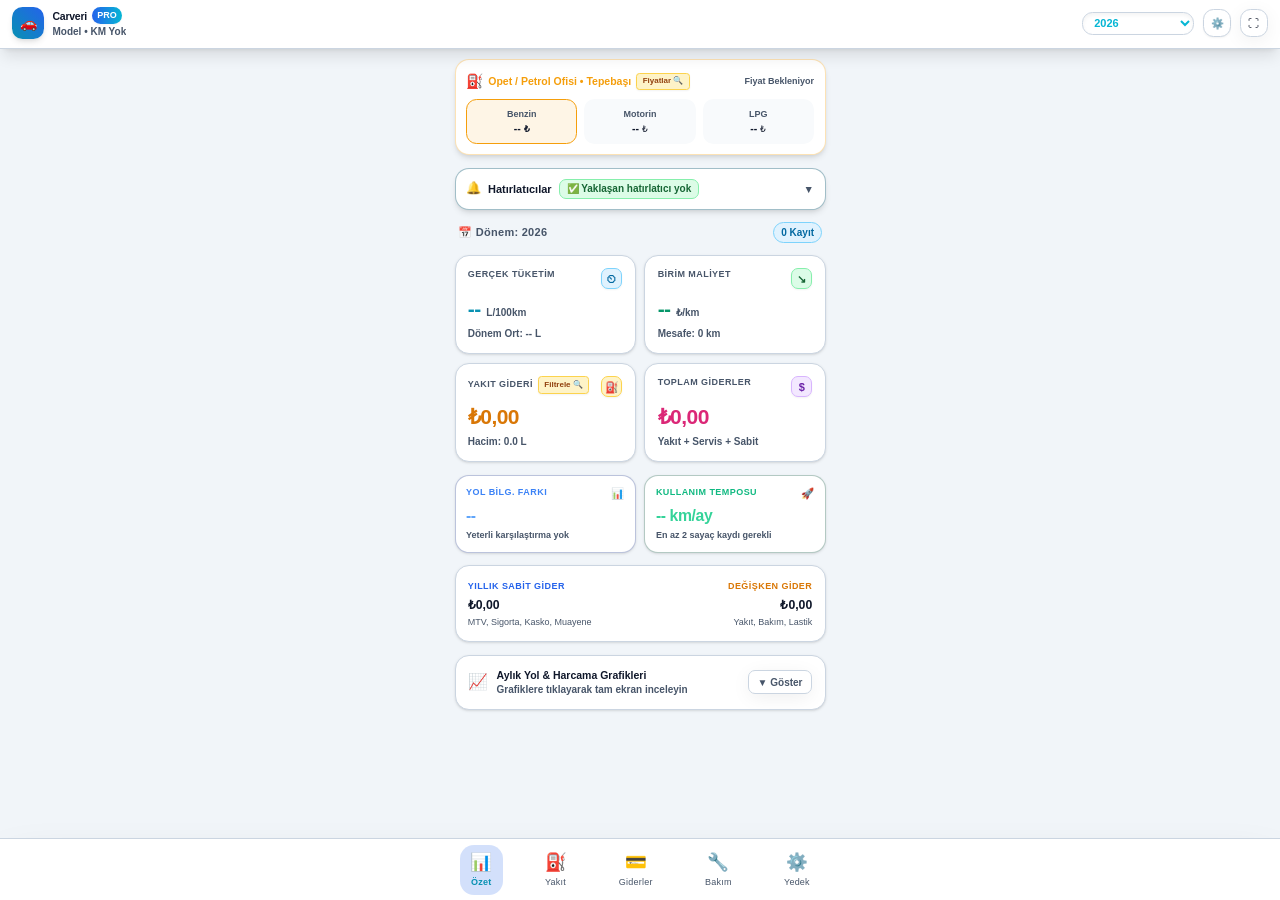
==== commit d1f98ac8: "Update index.html" ====
--- a/index.html
+++ b/index.html
@@ -259,15 +259,17 @@
 
     <!-- 1. SEKME: ÖZET -->
     <div id="tabDashboard" class="space-y-3.5">
-      <!-- CANLI AKARYAKIT FİYATLARI KARTI -->
-      <div id="liveFuelPricesCard" class="custom-card p-3 shadow-md border-amber-500/30">
+      <!-- CANLI AKARYAKIT FİYATLARI KARTI (TIKLANABİLİR) -->
+      <div id="liveFuelPricesCard" onclick="openAllFuelPricesModal()" class="custom-card p-3 shadow-md border-amber-500/30 cursor-pointer hover:border-amber-500/60 transition-all active:scale-[0.99]">
         <div class="flex justify-between items-center mb-2">
           <div class="flex items-center gap-1.5">
             <span class="text-base">⛽</span>
-            <span class="text-xs font-black text-amber-500">Petrol Ofisi • Tepebaşı</span>
+            <span class="text-xs font-black text-amber-500">Opet / Petrol Ofisi • Tepebaşı</span>
+            <span class="text-[8px] theme-badge-amber font-black px-1.5 py-0.5 rounded shadow-sm">Fiyatlar 🔍</span>
           </div>
           <span id="fuelPriceUpdateBadge" class="text-[9px] custom-muted font-bold">Yükleniyor...</span>
         </div>
+		
         <div class="grid grid-cols-3 gap-2 text-center text-xs">
           <div id="boxPriceBenzin" class="p-2 rounded-xl theme-sub-box border border-transparent transition-all">
             <span class="text-[9px] custom-muted block font-bold">Benzin</span>
@@ -470,32 +472,42 @@
 
     <!-- 2. SEKME: YAKIT -->
     <div id="tabFuel" class="space-y-3 hidden">
-      <div id="fuelRangeBanner" class="custom-card p-3.5 shadow border-blue-900/40 space-y-2.5">
-        <div class="flex justify-between items-center text-xs">
-          <div class="flex items-center gap-2.5">
-            <span class="text-xl text-cyan-500">🎯</span>
-            <div>
-              <span class="text-[9px] uppercase font-black text-cyan-600 dark:text-cyan-400 tracking-wider">Tahmini Kalan Menzil (Son Göstergeye Göre)</span>
-              <div id="fuelRangeText" class="font-black text-xs mt-0.5">Hesaplanıyor...</div>
+      
+      <!-- KOKPİT MENZİL & DEPO KARTI (TEMA UYUMLU) -->
+      <div id="fuelRangeBanner" class="custom-card p-4 shadow-md border-cyan-500/30 relative overflow-hidden bg-gradient-to-br from-blue-900/10 to-cyan-900/5 dark:from-slate-900/90 dark:to-slate-900/40">
+        <div class="flex justify-between items-end mb-2.5">
+          <div>
+            <span class="text-[9px] font-black uppercase tracking-wider text-cyan-600 dark:text-cyan-400 block">Kalan Tahmini Menzil</span>
+            <div class="flex items-baseline gap-1 mt-0.5">
+              <span id="fuelRangeMainKm" class="text-3xl font-black text-cyan-600 dark:text-cyan-400 tracking-tight">--</span>
+              <span class="text-xs font-bold text-cyan-600 dark:text-cyan-500">KM</span>
             </div>
-          </div>
-          <span id="fuelRangeRemaining" class="text-[10px] font-extrabold px-2.5 py-1 rounded-lg theme-badge-blue">--</span>
-        </div>
-
-        <div class="pt-2 border-t border-slate-700/40 grid grid-cols-2 gap-2 text-[10px]">
-          <div class="p-2 rounded-xl theme-sub-box">
-            <span class="custom-muted block text-[9px] font-bold">Depodaki Kalan Yakıt</span>
-            <span id="fuelBarsDisplay" class="font-black text-emerald-600 dark:text-emerald-400 block mt-0.5 truncate">--</span>
-          </div>
-          <div class="p-2 rounded-xl theme-sub-box text-right">
-            <span class="custom-muted block text-[9px] font-bold">Son Tam Depodan Beri</span>
-            <span id="lastFuelDiffInfo" class="font-black text-cyan-600 dark:text-cyan-400 block mt-0.5 truncate">--</span>
-          </div>
-        </div>
-        <!-- TAHMİNİ FULLEME MALİYETİ KUTUSU -->
-        <div class="pt-2 border-t border-slate-700/40 flex justify-between items-center text-[10px]">
-          <span class="custom-muted font-bold">Depoyu Fulleme Tahmini:</span>
-          <span id="fullTankCostEstimate" class="font-black text-amber-500">Hesaplanıyor...</span>
+            <span id="fuelRangeText" class="text-[9px] custom-muted block font-medium mt-0.5">Tüketim bekleniyor</span>
+          </div>
+          
+          <div class="text-right">
+            <span class="text-[9px] font-black uppercase tracking-wider custom-muted block">Depodaki Yakıt</span>
+            <div class="flex items-baseline justify-end gap-1 mt-0.5">
+              <span id="fuelBarsPercent" class="text-xl font-black text-emerald-600 dark:text-emerald-400">--%</span>
+              <span id="fuelBarsLiters" class="text-[10px] custom-muted font-semibold">(-- L)</span>
+            </div>
+          </div>
+        </div>
+
+        <!-- İnce Segmentli / Kademeli Yakıt Çubuğu -->
+        <div class="w-full bg-slate-200 dark:bg-slate-800/80 h-2 rounded-full overflow-hidden p-0.5 border border-slate-300 dark:border-slate-700/50 mb-3">
+          <div id="fuelProgressBar" class="bg-gradient-to-r from-emerald-500 via-cyan-500 to-blue-500 h-full rounded-full transition-all duration-500" style="width: 0%;"></div>
+        </div>
+
+        <!-- Alt Bilgi Şeridi -->
+        <div class="pt-2.5 border-t border-slate-200 dark:border-slate-700/40 flex justify-between items-center text-[10px]">
+          <div class="flex items-center gap-1.5">
+            <span class="text-amber-600 dark:text-amber-500 font-bold">⛽ Depo Fulleme:</span>
+            <span id="fullTankCostEstimate" class="font-black text-slate-800 dark:text-white">Hesaplanıyor...</span>
+          </div>
+          <div class="custom-muted font-semibold">
+            Son Full: <span id="lastFuelDiffInfo" class="text-cyan-600 dark:text-cyan-400 font-bold">--</span>
+          </div>
         </div>
       </div>
 
@@ -515,15 +527,16 @@
       </div>
 
       <div class="relative">
-        <input type="text" id="fuelSearchInput" oninput="Cards(getFilteredCombinedLogs())" placeholder="İstasyon, şube, kart veya tarih ara..." class="w-full text-xs p-2.5 rounded-xl custom-input border outline-none pl-8 pr-8 font-medium shadow-inner" />
+        <input type="text" id="fuelSearchInput" oninput="renderFuelCards(getFilteredCombinedLogs())" placeholder="İstasyon, şube, kart veya tarih ara..." class="w-full text-xs p-2.5 rounded-xl custom-input border outline-none pl-8 pr-8 font-medium shadow-inner" />
         <span class="absolute left-2.5 top-3 text-xs custom-muted">🔍</span>
-        <button onclick="clearFuelSearch()" id="fuelClearBtn" class="absolute right-2.5 top-2.5 text-xs custom-muted hover:text-white hidden font-bold">✕</button>
-      </div>
-
-      <div class="flex gap-2 text-[10px] font-black">
-        <button onclick="setFuelViewFilter('all')" id="fuelViewFilter_all" class="flex-1 py-1.5 rounded-xl bg-blue-600 text-white shadow transition-all">Tümü</button>
-        <button onclick="setFuelViewFilter('fuel')" id="fuelViewFilter_fuel" class="flex-1 py-1.5 rounded-xl custom-card border custom-muted hover:text-white transition-all">⛽ Sadece Yakıtlar</button>
-        <button onclick="setFuelViewFilter('odo')" id="fuelViewFilter_odo" class="flex-1 py-1.5 rounded-xl custom-card border custom-muted hover:text-white transition-all">📍 Sadece KM</button>
+        <button onclick="clearFuelSearch()" id="fuelClearBtn" class="absolute right-2.5 top-2.5 text-xs custom-muted hover:text-cyan-500 hidden font-bold">✕</button>
+      </div>
+
+      <!-- KAPSÜL TİPİ SEGMENTED FİLTRE ÇUBUĞU (TEMA UYUMLU) -->
+      <div class="p-1 rounded-2xl theme-sub-box border border-slate-300 dark:border-slate-800 flex gap-1 text-[10px] font-bold">
+        <button onclick="setFuelViewFilter('all')" id="fuelViewFilter_all" class="flex-1 py-1.5 rounded-xl bg-blue-600 text-white shadow font-black transition-all">Tümü</button>
+        <button onclick="setFuelViewFilter('fuel')" id="fuelViewFilter_fuel" class="flex-1 py-1.5 rounded-xl custom-muted hover:text-blue-600 dark:hover:text-white transition-all">⛽ Sadece Yakıtlar</button>
+        <button onclick="setFuelViewFilter('odo')" id="fuelViewFilter_odo" class="flex-1 py-1.5 rounded-xl custom-muted hover:text-blue-600 dark:hover:text-white transition-all">📍 Sadece KM</button>
       </div>
 
       <div id="fuelCardsList" class="space-y-2.5"></div>
@@ -750,27 +763,44 @@
             <span class="text-lg text-emerald-500">✨</span>
             <div>
               <h4 class="text-xs font-black">Güncellemeler & Sürüm Notları</h4>
-              <p class="text-[10px] custom-muted font-semibold">v2.2 Yenilikleri ve Detaylar</p>
+              <p class="text-[10px] custom-muted font-semibold">v2.3 Yenilikleri ve Detaylar</p>
             </div>
           </div>
           <span id="updatesAccordionIcon" class="text-[10px] custom-muted font-bold px-2.5 py-1 rounded-lg custom-card border">▼ Göster</span>
         </button>
 
         <div id="updatesAccordionBody" class="hidden p-3.5 pt-0 space-y-2.5 border-t border-slate-700/40 text-[11px]">
-          <!-- YENİ EKLENEN v2.2 SÜRÜM NOTLARI -->
+          <!-- YENİ EKLENEN v2.3 SÜRÜM NOTLARI -->
+          <div class="p-2.5 rounded-xl theme-sub-box space-y-1.5 mt-2 border border-cyan-500/40 shadow-sm">
+            <div class="flex justify-between items-center">
+              <span class="font-black text-cyan-600 dark:text-cyan-400 text-xs">Sürüm 2.3 (En Son)</span>
+              <span class="text-[9px] font-bold theme-badge-cyan px-2 py-0.5 rounded">Ekim 2026</span>
+            </div>
+            <ul class="list-disc list-inside space-y-1 text-[10px] custom-muted font-medium">
+              <li><b>Dijital Kokpit Menzil Paneli:</b> Üst kısımdaki dağınık kutular sadeleştirilerek büyük dijital menzil ekranı, renkli kademeli yakıt dolum çubuğu (progress bar) ve anlık depo fulleme maliyet analizi tek bir şık panelde birleştirildi.</li>
+              <li><b>İstasyon Fiyat Karşılaştırma Modalı:</b> Ana ekrandaki akaryakıt kartına tıklama özelliği getirildi; Opet, Shell, Petrol Ofisi ve Total istasyonlarının güncel pompa fiyatlarını (Benzin, Motorin, LPG) alt alta karşılaştıran açılır pencere eklendi.</li>
+              <li><b>Şehir Geneli Canlı Fiyat Entegrasyonu:</b> Cloudflare Worker botu geliştirilerek Eskişehir/Tepebaşı genelindeki tüm dağıtıcıların fiyatları ayrıştırıldı. Ana ekranda Benzin ve Motorin için Opet, LPG için Petrol Ofisi referans alındı.</li>
+              <li><b>Serbest ve Akıllı Litre Fiyatı:</b> Yakıt ekleme formuna doğrudan düzenlenebilir birim fiyat kutusu eklendi; seçilen istasyonun canlı pompa fiyatını tek tıkla çekme veya elle özel/indirimli fiyat girebilme imkanı tanındı. Litre ve tutar arasında çift yönlü otomatik hesaplama sağlandı.</li>
+              <li><b>Gündüz & Gece Tema Kontrast Düzeltmeleri:</b> Gündüz temasında beyaz kartlar üzerinde görünmez olan istasyon adları, toplam tutarlar ve koyu kalan filtre çubuğu temaya tam duyarlı hale getirilerek tüm temalarda kusursuz okunurluk sağlandı.</li>
+              <li><b>Kümülatif Tüketimden Net Günlük Maliyet Ayrımı:</b> Yol bilgisayarına girilen kümülatif ortalamadan iki sayaç girişi arasındaki net harcanan litre ve TL bedeli matematiksel olarak ayrıştırılarak KM kartlarına yansıtıldı.</li>
+              <li><b>Kapsül Segmented Filtre Çubuğu:</b> Yakıt ve KM filtreleme butonları yerini modern mobil kapsül tasarımına bıraktı; tıklandığı an gecikmesiz çalışacak şekilde optimize edildi.</li>
+              <li><b>Temiz Kart Hiyerarşisi & ODO Düzenleme:</b> Yakıt ve KM kartları gereksiz rozet kalabalığından arındırılarak sol ikon, ana tutar ve alt detay düzenine kavuşturuldu; mükerrer başlıklar temizlendi ve KM kartlarına düzenleme seçeneği eklendi.</li>
+            </ul>
+          </div>
+
+          <!-- MEVCUT v2.2 SÜRÜM NOTLARI KORUNDU -->
           <div class="p-2.5 rounded-xl theme-sub-box space-y-1.5 mt-2 border border-emerald-500/30">
             <div class="flex justify-between items-center">
-              <span class="font-black text-emerald-500 text-xs">Sürüm 2.2 (En Son)</span>
+              <span class="font-black text-emerald-500 text-xs">Sürüm 2.2</span>
               <span class="text-[9px] font-bold theme-badge-green px-2 py-0.5 rounded">Ekim 2026</span>
             </div>
             <ul class="list-disc list-inside space-y-1 text-[10px] custom-muted font-medium">
               <li><b>Akıllı Depo Zincir Algoritması:</b> Ara dolumlar ve harcamalar son tam depodan itibaren kronolojik zincir mantığıyla hesaplanarak fiziki depo kapasitesini aşmayan gerçekçi yakıt seviyesi oluşturuldu.</li>
-              <li><b>Depo Tüketim Havuzu Düzeltmesi:</b> İlk tam depodan önceki ara dolumların havuzu şişirip yapay yüksek tüketim çıkarması engellendi; tüketim havuzu artık sadece tam depodan sonraki ara dolumları topluyor.</li>
+              <li><b>Depo Tüketim Havuzu Düzeltmesi:</b> İlk tam depodan önceki ara dolumların havuzu şişirip yapay yüksek tüketim çıkarması engellendi.</li>
               <li><b>PWA Çevrimdışı (Offline) Optimizasyonu:</b> Harici CDN bağımlılıkları yerel kütüphane altyapısına hazır hale getirilerek tam çevrimdışı çalışma kararlılığı sağlandı.</li>
-              <li><b>Yakıt Akordiyonu İyileştirmesi:</b> Kullanıcı tarafından kapatılan aylık yakıt kartlarının otomatik olarak yeniden açılma hatası giderildi, kullanıcı tercihi sabitlendi.</li>
-              <li><b>Yol Bilgisayarı Sapma Düzeltmesi:</b> Gösterge tüketim verisi eksik olan kayıtların hesaplamayı bozması (NaN) engellendi, sapma analizi güvenceye alındı.</li>
-              <li><b>Tam Veri Temizliği:</b> Kalıcı sıfırlama işlemine IndexedDB belge deposu da dahil edilerek cihaz hafızasının eksiksiz temizlenmesi sağlandı.</li>
-              <li><b>Modal & Ekran Uyumları:</b> Ekstre üzerinden bonus ekleme akışındaki modal çakışmaları ve yatay grafik ekranının mobil taşma sorunları giderildi.</li>
+              <li><b>Yakıt Akordiyonu İyileştirmesi:</b> Kullanıcı tarafından kapatılan aylık yakıt kartlarının otomatik olarak yeniden açılma hatası giderildi.</li>
+              <li><b>Yol Bilgisayarı Sapma Düzeltmesi:</b> Gösterge tüketim verisi eksik olan kayıtların hesaplamayı bozması (NaN) engellendi.</li>
+              <li><b>Tam Veri Temizliği:</b> Kalıcı sıfırlama işlemine IndexedDB belge deposu da dahil edildi.</li>
             </ul>
           </div>
 
@@ -786,12 +816,10 @@
               <li><b>Akıllı Depo Hesaplama:</b> KM girişinde son full depo, ara dolumlar ve tüketim baz alınarak kalan depo litresi/yüzdesi otomatik hesaplanıp forma aktarılıyor.</li>
               <li><b>Profil Yedekleme Düzeltmesi:</b> ZIP ve JSON yedeklerinde araç modeli, adı ve depo hacmi eksiksiz yedekleniyor.</li>
               <li><b>Özel Not Defteri:</b> Araçla ilgili serbest metin notları eklendi ve yedeklemelere dahil edildi.</li>
-              <li><b>Yakıt Akordiyonu:</b> Kayıtlar aylık katlanabilir gruplara ayrıldı; son ay otomatik açık, 3 aydan eskiler 'Daha Fazla Göster' ile kademeli açılıyor.</li>
             </ul>
           </div>
         </div>
       </div>
-    </div>
   </main>
 
   <!-- SAYAÇ / ODO MODALI -->
@@ -832,8 +860,9 @@
           <div class="grid grid-cols-2 gap-2">
             <div>
               <span class="text-[9px] custom-muted block mb-0.5">Kalan Yüzde (%)</span>
-              <input type="number" id="mOdoFuelPercent" min="0" max="100" placeholder="Örn: 50" oninput="userEditedTankManually = true; syncLitersFromPercent(this.value)" class="w-full custom-input border p-2 rounded-xl outline-none font-black text-emerald-600 dark:text-emerald-400 text-xs" />
-            </div>
+              <input type="number" step="0.1" id="mOdoFuelPercent" min="0" max="100" placeholder="Örn: 50.0" oninput="userEditedTankManually = true; syncLitersFromPercent(this.value)" class="w-full custom-input border p-2 rounded-xl outline-none font-black text-emerald-600 dark:text-emerald-400 text-xs" />
+			
+		    </div>
             <div>
               <span class="text-[9px] custom-muted block mb-0.5">Kalan Litre (L)</span>
               <input type="number" step="0.1" id="mOdoFuelLiters" placeholder="Örn: 25.0" oninput="userEditedTankManually = true; syncPercentFromLiters(this.value)" class="w-full custom-input border p-2 rounded-xl outline-none font-black text-emerald-600 dark:text-emerald-400 text-xs" />
@@ -899,10 +928,31 @@
           </div>
           <div id="fuelBranchWrapper"><label class="custom-muted text-[10px] font-bold">Şube</label><input type="text" id="fBranch" class="w-full mt-1 custom-input border p-2.5 rounded-xl outline-none font-medium" /></div>
         </div>
+        
+		<div class="p-2.5 rounded-xl theme-sub-box border border-amber-500/30 flex justify-between items-center gap-2">
+          <div class="flex-1">
+            <div class="flex justify-between items-center mb-1">
+              <label class="text-[10px] font-bold text-amber-500">Litre Fiyatı (₺/L)</label>
+              <span id="fuelModalLiveUnitPriceDisplay" class="text-[9px] custom-muted font-bold">Canlı: -- ₺</span>
+            </div>
+            <input type="number" step="0.01" id="fUnitPrice" placeholder="0.00" oninput="onUnitPriceInputLive()" class="w-full custom-input border p-2 rounded-xl outline-none font-black text-amber-500 text-xs shadow-inner" />
+          </div>
+          <button type="button" onclick="applyLiveFuelPriceToForm()" id="btnApplyLivePrice" title="İstasyon canlı fiyatını kutuya aktar" class="h-9 px-2.5 mt-3 rounded-xl bg-amber-600 hover:bg-amber-500 text-white font-black text-[10px] shadow transition-all flex items-center gap-1 shrink-0">
+            <span>⚡</span> Canlı Fiyat
+          </button>
+        </div>
+
         <div class="grid grid-cols-2 gap-2.5">
-          <div><label class="custom-muted text-[10px] font-bold">Alınan Litre</label><input type="number" step="0.01" id="fLiters" required class="w-full mt-1 custom-input border p-2.5 rounded-xl outline-none font-black text-amber-600 dark:text-amber-400" /></div>
-          <div><label class="custom-muted text-[10px] font-bold">Toplam Tutar (₺)</label><input type="number" step="0.01" id="fTotal" required class="w-full mt-1 custom-input border p-2.5 rounded-xl outline-none font-black text-emerald-600 dark:text-emerald-400" /></div>
-        </div>
+          <div>
+            <label class="custom-muted text-[10px] font-bold">Alınan Litre</label>
+            <input type="number" step="0.01" id="fLiters" required oninput="calculateTotalFromLitersLive()" placeholder="0.00" class="w-full mt-1 custom-input border p-2.5 rounded-xl outline-none font-black text-cyan-500" />
+          </div>
+          <div>
+            <label class="custom-muted text-[10px] font-bold">Toplam Tutar (₺)</label>
+            <input type="number" step="0.01" id="fTotal" required oninput="calculateLitersFromTotalLive()" placeholder="0.00" class="w-full mt-1 custom-input border p-2.5 rounded-xl outline-none font-black text-emerald-500" />
+          </div>
+        </div>
+		
         <div class="grid grid-cols-2 gap-2.5">
           <div><label class="custom-muted text-[10px] font-bold">Yol Bilg. (L/100km)</label><input type="number" step="0.1" id="fDashboardL100" class="w-full mt-1 custom-input border p-2.5 rounded-xl outline-none font-medium" /></div>
           <div>
@@ -1177,6 +1227,30 @@
       <button type="button" onclick="closeModal('customFuelFilterModal')" class="w-full py-2 bg-slate-800 text-white rounded-xl text-xs font-black shrink-0">Kapat</button>
     </div>
   </div>
+  
+  <!-- İSTASYON FİYAT KARŞILAŞTIRMA MODALI -->
+  <div id="allFuelPricesModal" class="fixed inset-0 bg-black/85 modal-backdrop flex items-center justify-center p-3 hidden backdrop-blur-md">
+    <div class="custom-card max-w-sm w-full rounded-2xl p-4 space-y-3 border shadow-2xl max-h-[85vh] flex flex-col">
+      <div class="flex justify-between items-center border-b border-slate-200 dark:border-slate-700/50 pb-2.5 shrink-0">
+        <div class="flex items-center gap-2">
+          <span class="text-xl">⛽</span>
+          <div>
+            <h3 class="text-xs font-black">İstasyon Fiyat Karşılaştırması</h3>
+            <p id="allFuelModalDate" class="text-[9px] text-cyan-600 dark:text-cyan-400 font-bold">Eskişehir • Tepebaşı</p>
+          </div>
+        </div>
+        <button type="button" onclick="closeModal('allFuelPricesModal')" class="custom-muted text-base hover:text-white font-black">✕</button>
+      </div>
+      
+      <div id="allFuelPricesList" class="flex-1 overflow-y-auto history-scroll space-y-2.5 pr-1 text-xs">
+        <!-- JS ile dinamik doldurulacak -->
+      </div>
+      
+      <div class="pt-2 border-t border-slate-200 dark:border-slate-700/40 shrink-0">
+        <button type="button" onclick="closeModal('allFuelPricesModal')" class="w-full py-2.5 bg-slate-800 hover:bg-slate-700 text-white rounded-xl text-xs font-black shadow">Kapat</button>
+      </div>
+    </div>
+  </div>
 
   <!-- MOBİL UYUMLU ESNEK YATAY GRAFİK MODALI -->
   <div id="landscapeChartModal" class="fixed inset-0 bg-black/95 modal-backdrop flex items-center justify-center p-2 hidden backdrop-blur-md">
@@ -1456,7 +1530,7 @@
       if (activeBtn) {
         activeBtn.className = "nav-btn flex flex-col items-center py-1.5 px-3 rounded-2xl bg-blue-600/20 text-cyan-600 dark:text-cyan-400 font-black transition-all cursor-pointer";
       }
-      if (tab === 'fuel') Cards(getFilteredCombinedLogs());
+      if (tab === 'fuel') renderFuelCards(getFilteredCombinedLogs());
       if (tab === 'expenses') renderExpenseCards();
       if (tab === 'tires') renderTiresTab();
     }
@@ -1620,6 +1694,72 @@
       if (badge) badge.innerText = window.liveFuelData.tarih ? `Güncel: ${window.liveFuelData.tarih}` : "Canlı";
 
       highlightActiveFuelBox();
+    }
+	
+	function openAllFuelPricesModal() {
+      const container = document.getElementById("allFuelPricesList");
+      const dateEl = document.getElementById("allFuelModalDate");
+      if (!container) return;
+
+      if (window.liveFuelData && window.liveFuelData.tarih && dateEl) {
+        dateEl.innerText = `Eskişehir • Tepebaşı (${window.liveFuelData.tarih})`;
+      }
+
+      const istasyonlar = (window.liveFuelData && window.liveFuelData.istasyonlar) ? window.liveFuelData.istasyonlar : {};
+      
+      // İstenen sıralama: Opet, Shell, Petrol Ofisi, Total
+      const targetOrder = [
+        { key: "Opet", label: "Opet", icon: "🔵" },
+        { key: "Shell", label: "Shell", icon: "🟡" },
+        { key: "Petrol Ofisi", label: "Petrol Ofisi", icon: "🔴" },
+        { key: "TotalEnergies", label: "Total", icon: "🔴" }
+      ];
+
+      // Aracın ana yakıt türü
+      const myFuel = window.carProfile.fuelType || "benzin";
+
+      container.innerHTML = "";
+
+      targetOrder.forEach(st => {
+        // Total veya TotalEnergies eşleşmesi
+        let data = istasyonlar[st.key];
+        if (!data && st.key === "TotalEnergies") data = istasyonlar["Total"];
+
+        const bPrice = data ? (data.benzin || "--") : "--";
+        const mPrice = data ? (data.motorin || "--") : "--";
+        const lPrice = data ? (data.lpg || "--") : "--";
+
+        // Araç türüne göre vurgulama sınıfı
+        const bHighlight = myFuel === "benzin" ? "border-amber-500/50 bg-amber-500/10 font-black" : "border-transparent";
+        const mHighlight = myFuel === "motorin" ? "border-amber-500/50 bg-amber-500/10 font-black" : "border-transparent";
+
+        container.innerHTML += `
+          <div class="p-3 rounded-xl theme-sub-box border border-slate-200 dark:border-slate-700/60 shadow-sm space-y-2">
+            <div class="flex justify-between items-center">
+              <span class="font-black text-xs flex items-center gap-1.5">
+                <span>${st.icon}</span> <span>${st.label}</span>
+              </span>
+              <span class="text-[9px] custom-muted font-bold">Tepebaşı</span>
+            </div>
+            <div class="grid grid-cols-3 gap-1.5 text-center text-xs">
+              <div class="p-1.5 rounded-lg border ${bHighlight}">
+                <span class="text-[9px] custom-muted block font-bold">Benzin</span>
+                <b class="text-[11px] font-black">${bPrice}</b> <span class="text-[8px]">₺</span>
+              </div>
+              <div class="p-1.5 rounded-lg border ${mHighlight}">
+                <span class="text-[9px] custom-muted block font-bold">Motorin</span>
+                <b class="text-[11px] font-black">${mPrice}</b> <span class="text-[8px]">₺</span>
+              </div>
+              <div class="p-1.5 rounded-lg border border-transparent">
+                <span class="text-[9px] custom-muted block font-bold">LPG</span>
+                <b class="text-[11px] font-black">${lPrice}</b> <span class="text-[8px]">₺</span>
+              </div>
+            </div>
+          </div>
+        `;
+      });
+
+      openModalDirectly("allFuelPricesModal");
     }
 
     function highlightActiveFuelBox() {
@@ -1940,7 +2080,7 @@
     function syncPercentFromLiters(litVal) {
       const pctInput = document.getElementById("mOdoFuelPercent"); const tankCapacity = window.carProfile.fuelTank || 50;
       if (litVal === "" || isNaN(litVal)) { pctInput.value = ""; return; }
-      pctInput.value = Math.round((Math.max(0, Math.min(tankCapacity, parseFloat(litVal))) / tankCapacity) * 100);
+      pctInput.value = (((Math.max(0, Math.min(tankCapacity, parseFloat(litVal))) / tankCapacity) * 100)).toFixed(1);
     }
 
     let userEditedTankManually = false;
@@ -1989,8 +2129,8 @@
       }
 
       const calculatedRemaining = Math.max(0, Math.min(tankCapacity, currentTankLevel));
-      const calculatedPercent = Math.max(0, Math.min(100, Math.round((calculatedRemaining / tankCapacity) * 100)));
-
+      const calculatedPercent = Math.max(0, Math.min(100, parseFloat(((calculatedRemaining / tankCapacity) * 100).toFixed(1))));
+	  
       document.getElementById("mOdoFuelLiters").value = calculatedRemaining.toFixed(1);
       document.getElementById("mOdoFuelPercent").value = calculatedPercent;
 
@@ -2031,13 +2171,18 @@
     }
 
     function updateRangeEstimate(avgConsFromHistory) {
-      const banner = document.getElementById("fuelRangeBanner"); const tankCapacity = window.carProfile.fuelTank || 50; const liveKm = getLatestVehicleKm();
+      const banner = document.getElementById("fuelRangeBanner");
+      const tankCapacity = window.carProfile.fuelTank || 50;
+      const liveKm = getLatestVehicleKm();
       const sFuels = window.fuels.slice().sort((a,b) => new Date(a.date) - new Date(b.date) || a.km - b.km);
       const lastFullFuel = sFuels.slice().reverse().find(f => (f.isFull !== undefined ? f.isFull : f.fillLevel === 'full'));
+      
       const diffInfoEl = document.getElementById("lastFuelDiffInfo");
       if (lastFullFuel && liveKm >= lastFullFuel.km) {
         diffInfoEl.innerText = `+${(liveKm - lastFullFuel.km).toLocaleString('tr-TR')} km (${Math.max(0, Math.round((new Date() - new Date(lastFullFuel.date)) / 86400000))} gün)`;
-      } else { diffInfoEl.innerText = `--`; }
+      } else {
+        diffInfoEl.innerText = `--`;
+      }
 
       const sortedOdosWithDash = window.odoLogs.slice().filter(o => o.dashboardL100 > 0).sort((a,b) => new Date(a.date) - new Date(b.date));
       let effectiveCons = Number(sortedOdosWithDash.length ? sortedOdosWithDash[sortedOdosWithDash.length - 1].dashboardL100 : (avgConsFromHistory || 0));
@@ -2068,32 +2213,44 @@
         remainingLiters = Math.max(0, Math.min(tankCapacity, curTank));
       }
 
-      if (remainingLiters !== null) document.getElementById("fuelBarsDisplay").innerText = `%${Math.min(100, Math.round((remainingLiters / tankCapacity) * 100))} (~${remainingLiters.toFixed(1)} L)`;
-      else document.getElementById("fuelBarsDisplay").innerText = `--`;
+      const percentVal = remainingLiters !== null ? Math.min(100, Math.max(0, parseFloat(((remainingLiters / tankCapacity) * 100).toFixed(1)))) : 0;
+	  
+      // Yeni Kokpit Öğelerini Güncelle
+      const pBar = document.getElementById("fuelProgressBar");
+      const pPercent = document.getElementById("fuelBarsPercent");
+      const pLiters = document.getElementById("fuelBarsLiters");
+      const mainKmEl = document.getElementById("fuelRangeMainKm");
+      const rangeTextEl = document.getElementById("fuelRangeText");
+
+      if (pBar) pBar.style.width = `${percentVal}%`;
+      if (pPercent) pPercent.innerText = remainingLiters !== null ? `%${percentVal}` : `--%`;
+      if (pLiters) pLiters.innerText = remainingLiters !== null ? `(~${remainingLiters.toFixed(1)} L)` : `(-- L)`;
 
       if (effectiveCons > 0 && remainingLiters !== null) {
-        document.getElementById("fuelRangeText").innerText = `Tam Depo ile: ~${Math.round((tankCapacity / effectiveCons) * 100).toLocaleString('tr-TR')} km (${effectiveCons.toFixed(2)} L/100km)`;
-        document.getElementById("fuelRangeRemaining").innerText = `Kalan Tahmin: ~${Math.round((remainingLiters / effectiveCons) * 100).toLocaleString('tr-TR')} km`;
-        banner.classList.remove("hidden"); banner.style.display="block";
+        const estRange = Math.round((remainingLiters / effectiveCons) * 100);
+        if (mainKmEl) mainKmEl.innerText = estRange.toLocaleString('tr-TR');
+        if (rangeTextEl) rangeTextEl.innerText = `Tam Depo ile: ~${Math.round((tankCapacity / effectiveCons) * 100).toLocaleString('tr-TR')} km (${effectiveCons.toFixed(2)} L/100km)`;
+        banner.classList.remove("hidden");
+        banner.style.display = "block";
       } else {
-        document.getElementById("fuelRangeText").innerText = `Depo Hacmi: ${tankCapacity} L`;
-        document.getElementById("fuelRangeRemaining").innerText = `Tüketim bekleniyor`;
-      }
-      // Fulleme Maliyeti Hesabı
-    const costEstEl = document.getElementById("fullTankCostEstimate");
-    if (costEstEl) {
-      if (remainingLiters !== null && window.liveFuelData && window.liveFuelData.fiyatlar) {
-        const missingLiters = Math.max(0, tankCapacity - remainingLiters);
-        const fType = window.carProfile.fuelType || "benzin";
-        const rawPrice = window.liveFuelData.fiyatlar[fType] || "0";
-        const unitPrice = parseFloat(rawPrice.replace(",", ".")) || 0;
-        const totalCost = missingLiters * unitPrice;
-
-        costEstEl.innerHTML = `~₺${Math.round(totalCost).toLocaleString('tr-TR')} <span class="custom-muted font-normal">(Eksik: ~${missingLiters.toFixed(1)} L)</span>`;
-      } else {
-        costEstEl.innerText = "--";
-      }
-    }
+        if (mainKmEl) mainKmEl.innerText = "--";
+        if (rangeTextEl) rangeTextEl.innerText = `Depo Hacmi: ${tankCapacity} L`;
+      }
+
+      // Fulleme Maliyeti
+      const costEstEl = document.getElementById("fullTankCostEstimate");
+      if (costEstEl) {
+        if (remainingLiters !== null && window.liveFuelData && window.liveFuelData.fiyatlar) {
+          const missingLiters = Math.max(0, tankCapacity - remainingLiters);
+          const fType = window.carProfile.fuelType || "benzin";
+          const rawPrice = window.liveFuelData.fiyatlar[fType] || "0";
+          const unitPrice = parseFloat(String(rawPrice).replace(",", ".")) || 0;
+          const totalCost = missingLiters * unitPrice;
+          costEstEl.innerHTML = `~₺${Math.round(totalCost).toLocaleString('tr-TR')} <span class="custom-muted font-normal">(Eksik: ~${missingLiters.toFixed(1)} L)</span>`;
+        } else {
+          costEstEl.innerText = "--";
+        }
+      }
     }
 
     function updateActiveRouteBanner() {
@@ -2327,8 +2484,8 @@
         const dashCons = parseFloat(document.getElementById("mOdoDashboardL100").value) || null; const pctInput = document.getElementById("mOdoFuelPercent").value;
         const fuelPercentVal = pctInput !== "" ? parseFloat(pctInput) : null; const isBridge = document.getElementById("mOdoIsBridge").checked;
         const isRouteStart = document.getElementById("mOdoIsRouteStart").checked; const rName = document.getElementById("mOdoRouteName").value.trim() || "Güzergah";
-        const noteVal = document.getElementById("mOdoNote").value.trim() || (isBridge ? "Ay Sonu Köprü KM" : "Manuel KM");
-
+        const noteVal = document.getElementById("mOdoNote").value.trim() || (isBridge ? "Ay Sonu Köprü KM" : "");
+		
         if (isNaN(kmVal) || kmVal <= 0) return alert("Lütfen geçerli bir kilometre değeri girin.");
         const check = validateTimelineOdo(dateVal, kmVal, editId);
         if (!check.isValid) { if (!confirm(`${check.msg}\nYine de kaydetmek istiyor musunuz?`)) return; }
@@ -2357,32 +2514,147 @@
     function deleteOdoLog(id) {
       if (confirm("Bu kilometre kaydı silinsin mi?")) { window.odoLogs = window.odoLogs.filter(o => String(o.id) !== String(id)); persistAllData(); populateYearSelector(); renderAll(); }
     }
-
+	
+	// İstasyon ve yakıt türüne göre canlı birim fiyatı tespit eder
+    function getSelectedStationUnitPrice() {
+      if (!window.liveFuelData) return 0;
+      const stationSelect = document.getElementById("fStation");
+      const station = stationSelect ? stationSelect.value : "Opet";
+
+      let targetFuelKey = window.carProfile.fuelType || "benzin";
+      if (window.carProfile.hasLpg) {
+        const typeSelect = document.getElementById("fFuelType");
+        if (typeSelect && typeSelect.value === "LPG") targetFuelKey = "lpg";
+      }
+
+      let priceStr = null;
+      if (window.liveFuelData.istasyonlar && window.liveFuelData.istasyonlar[station]) {
+        const stData = window.liveFuelData.istasyonlar[station];
+        if (stData[targetFuelKey] && stData[targetFuelKey] !== "-") {
+          priceStr = stData[targetFuelKey];
+        }
+      }
+      if (!priceStr && window.liveFuelData.fiyatlar) {
+        priceStr = window.liveFuelData.fiyatlar[targetFuelKey];
+      }
+
+      return (priceStr && priceStr !== "-") ? (parseFloat(String(priceStr).replace(",", ".")) || 0) : 0;
+    }
+
+    let activeLiveUnitPrice = 0;
+    function updateLivePriceInFuelModal() {
+      activeLiveUnitPrice = getSelectedStationUnitPrice();
+      const displayEl = document.getElementById("fuelModalLiveUnitPriceDisplay");
+      const unitInput = document.getElementById("fUnitPrice");
+
+      if (activeLiveUnitPrice > 0) {
+        if (displayEl) displayEl.innerText = `Canlı: ${activeLiveUnitPrice.toFixed(2)} ₺`;
+        // Eğer kutu henüz boşsa canlı fiyatı otomatik doldur
+        if (unitInput && (!unitInput.value || parseFloat(unitInput.value) <= 0)) {
+          unitInput.value = activeLiveUnitPrice.toFixed(2);
+        }
+      } else {
+        if (displayEl) displayEl.innerText = "Canlı: -- ₺";
+      }
+    }
+
+    // "⚡ Canlı Fiyat" butonuna basıldığında istasyon fiyatını zorla kutuya yapıştırır
+    function applyLiveFuelPriceToForm() {
+      if (activeLiveUnitPrice <= 0) return alert("Seçilen istasyon için güncel fiyat bulunamadı.");
+      const unitInput = document.getElementById("fUnitPrice");
+      unitInput.value = activeLiveUnitPrice.toFixed(2);
+      onUnitPriceInputLive();
+    }
+
+    // Kullanıcı Litre Fiyatını elle değiştirdiğinde çalışır
+    function onUnitPriceInputLive() {
+      const uPrice = parseFloat(document.getElementById("fUnitPrice").value) || 0;
+      const litVal = parseFloat(document.getElementById("fLiters").value) || 0;
+      const totVal = parseFloat(document.getElementById("fTotal").value) || 0;
+
+      if (uPrice > 0) {
+        if (litVal > 0) {
+          document.getElementById("fTotal").value = (litVal * uPrice).toFixed(2);
+        } else if (totVal > 0) {
+          document.getElementById("fLiters").value = (totVal / uPrice).toFixed(2);
+        }
+      }
+    }
+
+    // Alınan Litre yazıldığında
+    function calculateTotalFromLitersLive() {
+      const uPrice = parseFloat(document.getElementById("fUnitPrice").value) || 0;
+      const litVal = parseFloat(document.getElementById("fLiters").value) || 0;
+      const totVal = parseFloat(document.getElementById("fTotal").value) || 0;
+
+      if (uPrice > 0 && litVal > 0) {
+        document.getElementById("fTotal").value = (litVal * uPrice).toFixed(2);
+      } else if (litVal > 0 && totVal > 0) {
+        document.getElementById("fUnitPrice").value = (totVal / litVal).toFixed(2);
+      }
+    }
+
+    // Toplam Tutar yazıldığında
+    function calculateLitersFromTotalLive() {
+      const uPrice = parseFloat(document.getElementById("fUnitPrice").value) || 0;
+      const totVal = parseFloat(document.getElementById("fTotal").value) || 0;
+      const litVal = parseFloat(document.getElementById("fLiters").value) || 0;
+
+      if (uPrice > 0 && totVal > 0) {
+        document.getElementById("fLiters").value = (totVal / uPrice).toFixed(2);
+      } else if (totVal > 0 && litVal > 0) {
+        document.getElementById("fUnitPrice").value = (totVal / litVal).toFixed(2);
+      }
+    }
+	
+	
     function openFuelModal() {
-      document.getElementById("fuelForm").reset(); document.getElementById("fId").value = ""; document.getElementById("fDocId").value = ""; document.getElementById("fDocPreviewBox").classList.add("hidden");
+      document.getElementById("fuelForm").reset();document.getElementById("fUnitPrice").value = ""; document.getElementById("fId").value = ""; document.getElementById("fDocId").value = ""; document.getElementById("fDocPreviewBox").classList.add("hidden");
       document.getElementById("fDate").value = getNowLocalISO(); const lk = getLatestVehicleKm(); if (lk > 0) document.getElementById("fKm").value = lk;
       document.getElementById("fuelModalTitle").innerText = "⛽ Yeni Yakıt Alımı"; document.getElementById("fuelAnomalyWarning").classList.add("hidden");
       document.getElementById("fuelIntervalBadge").classList.add("hidden"); document.getElementById("fIsFullCheckbox").checked = true;
       document.getElementById("fuelStartRoute").checked = false; document.getElementById("fuelRouteNameBox").classList.add("hidden"); document.getElementById("fuelRouteName").value = "";
-      populatePaymentSelects(); updateLpgVisibilityInApp(); if (lk > 0) checkFuelIntervalLive(lk); openModalDirectly("fuelModal");
-    }
-
-    async function editFuel(id) {
-      const f = window.fuels.find(x => String(x.id) === String(id)); if (!f) return;
       populatePaymentSelects();
-      document.getElementById("fId").value = f.id; document.getElementById("fDate").value = f.date; document.getElementById("fKm").value = f.km; document.getElementById("fStation").value = f.station;
-      document.getElementById("fFuelType").value = f.fuelType || "Benzin/Dizel"; document.getElementById("fBranch").value = f.branch || ""; document.getElementById("fLiters").value = f.liters;
-      document.getElementById("fTotal").value = f.total; document.getElementById("fDashboardL100").value = f.dashL100 || ""; document.getElementById("fPaymentMethod").value = f.paymentMethod || window.customPaymentMethods[0];
-      document.getElementById("fIsFullCheckbox").checked = f.isFull !== undefined ? f.isFull : (f.fillLevel === 'full');
-      document.getElementById("fuelStartRoute").checked = false; document.getElementById("fuelRouteNameBox").classList.add("hidden");
-      document.getElementById("fDocId").value = f.docId || "";
-      if (f.docId) {
-        const uri = await getDocFromDB(f.docId);
-        if (uri && !uri.startsWith("data:application/pdf")) { document.getElementById("fDocThumbnail").src = uri; document.getElementById("fDocThumbnail").classList.remove("hidden"); }
-        document.getElementById("fDocPreviewBox").classList.remove("hidden"); document.getElementById("fDocPreviewBox").style.display="flex";
-      } else { document.getElementById("fDocPreviewBox").classList.add("hidden"); }
-      document.getElementById("fuelModalTitle").innerText = "Yakıtı Düzenle"; document.getElementById("fuelAnomalyWarning").classList.add("hidden"); checkFuelIntervalLive(f.km); updateLpgVisibilityInApp(); openModalDirectly("fuelModal");
-    }
+      updateLpgVisibilityInApp();
+      if (lk > 0) checkFuelIntervalLive(lk);
+
+      // İSTASYON VE YAKIT TÜRÜ DEĞİŞTİĞİNDE GÜNCEL FİYATI GÜNCELLE
+      document.getElementById("fStation").onchange = updateLivePriceInFuelModal;
+      document.getElementById("fFuelType").onchange = updateLivePriceInFuelModal;
+      updateLivePriceInFuelModal();
+
+      openModalDirectly("fuelModal");
+	}
+
+		async function editFuel(id) {
+			const f = window.fuels.find(x => String(x.id) === String(id)); if (!f) return;
+			populatePaymentSelects();
+			document.getElementById("fId").value = f.id; document.getElementById("fDate").value = f.date; document.getElementById("fKm").value = f.km; document.getElementById("fStation").value = f.station;
+			document.getElementById("fFuelType").value = f.fuelType || "Benzin/Dizel"; document.getElementById("fBranch").value = f.branch || ""; document.getElementById("fLiters").value = f.liters;
+			document.getElementById("fTotal").value = f.total; document.getElementById("fDashboardL100").value = f.dashL100 || ""; document.getElementById("fPaymentMethod").value = f.paymentMethod || window.customPaymentMethods[0];
+			document.getElementById("fUnitPrice").value = (f.liters > 0 && f.total > 0) ? (f.total / f.liters).toFixed(2) : "";
+			document.getElementById("fIsFullCheckbox").checked = f.isFull !== undefined ? f.isFull : (f.fillLevel === 'full');
+			document.getElementById("fuelStartRoute").checked = false; document.getElementById("fuelRouteNameBox").classList.add("hidden");
+			document.getElementById("fDocId").value = f.docId || "";
+		if (f.docId) {
+			const uri = await getDocFromDB(f.docId);
+			if (uri && !uri.startsWith("data:application/pdf")) { document.getElementById("fDocThumbnail").src = uri; document.getElementById("fDocThumbnail").classList.remove("hidden"); }
+		document.getElementById("fDocPreviewBox").classList.remove("hidden"); document.getElementById("fDocPreviewBox").style.display="flex";
+		} else { document.getElementById("fDocPreviewBox").classList.add("hidden"); }
+  
+		document.getElementById("fuelModalTitle").innerText = "Yakıtı Düzenle"; 
+		document.getElementById("fuelAnomalyWarning").classList.add("hidden"); 
+		checkFuelIntervalLive(f.km); 
+		updateLpgVisibilityInApp();
+
+	// İstasyon ve yakıt türü değişirse canlı fiyatı takip etmesi için:
+		document.getElementById("fStation").onchange = updateLivePriceInFuelModal;
+		document.getElementById("fFuelType").onchange = updateLivePriceInFuelModal;
+		updateLivePriceInFuelModal();
+	
+	// Modalı aç:
+		openModalDirectly("fuelModal");
+}
 
     function saveFuel(e) {
       e.preventDefault();
@@ -2457,11 +2729,18 @@
       activeFuelViewFilter = mode;
       ["all", "fuel", "odo"].forEach(m => {
         const btn = document.getElementById("fuelViewFilter_" + m);
-        if (btn) btn.className = m === mode ? "flex-1 py-1.5 rounded-xl bg-blue-600 text-white shadow font-black transition-all" : "flex-1 py-1.5 rounded-xl custom-card border custom-muted hover:text-white font-bold transition-all";
+        if (btn) {
+          btn.className = (m === mode)
+            ? "flex-1 py-1.5 rounded-xl bg-blue-600 text-white shadow font-black transition-all"
+            : "flex-1 py-1.5 rounded-xl custom-muted hover:text-blue-600 dark:hover:text-white font-bold transition-all";
+        }
       });
-      Cards(getFilteredCombinedLogs());
-    }
-
+      renderFuelCards(getFilteredCombinedLogs());
+    }
+	
+	let expandedCards = new Set();	
+	function toggleCardExpansion(id) { if (expandedCards.has(id)) expandedCards.delete(id); else expandedCards.add(id); renderFuelCards(getFilteredCombinedLogs()); }
+		
     function getFilteredCombinedLogs() {
       let combined = []; const calcF = calculateFuelMetrics(window.fuels);
       if (activeFuelViewFilter === "all" || activeFuelViewFilter === "fuel") calcF.forEach(f => { if (selectedYear === "all" || (f.date && f.date.startsWith(selectedYear))) combined.push({ ...f, isOdoOnly: false }); });
@@ -2469,9 +2748,7 @@
       return combined.sort((a, b) => new Date(b.date) - new Date(a.date) || b.km - a.km);
     }
 
-    let expandedCards = new Set();
-    function toggleCardExpansion(id) { if (expandedCards.has(id)) expandedCards.delete(id); else expandedCards.add(id); Cards(getFilteredCombinedLogs()); }
-
+    
     function clearFuelSearch() {
       const input = document.getElementById("fuelSearchInput");
       if (input) { input.value = ""; renderFuelCards(getFilteredCombinedLogs()); document.getElementById("fuelClearBtn").classList.add("hidden"); }
@@ -2543,48 +2820,66 @@
           if (d > 0) fuelDistMap[curr.id] = { dist: d, days: days, costPerKm: (curr.total / d).toFixed(2) };
         }
       }
-      // KM GİRİŞLERİ ARASI TÜKETİM VE ₺ MALİYET ANALİZİ
-    let odoCostMap = {};
-    const sortedOdosOnly = window.odoLogs.slice().sort((a, b) => new Date(a.date) - new Date(b.date) || a.km - b.km);
-    for (let i = 1; i < sortedOdosOnly.length; i++) {
-      const prevOdo = sortedOdosOnly[i - 1];
-      const currOdo = sortedOdosOnly[i];
-      const dist = currOdo.km - prevOdo.km;
+     
+    // KM GİRİŞLERİ ARASI KÜMÜLATİF DÜZELTMELİ TÜKETİM VE ₺ MALİYET ANALİZİ
+      let odoCostMap = {};
+      const sortedOdosOnly = window.odoLogs.slice().sort((a, b) => new Date(a.date) - new Date(b.date) || a.km - b.km);
+      const allFullFuels = window.fuels.filter(f => (f.isFull !== undefined ? f.isFull : f.fillLevel === 'full'))
+                                      .sort((a, b) => new Date(a.date) - new Date(b.date) || a.km - b.km);
       
-      if (dist > 0) {
-        // Tüketim değeri (varsa mevcut kaydın l/100km'si, yoksa genel ortalama)
-        const l100 = parseFloat(currOdo.dashboardL100) || parseFloat(prevOdo.dashboardL100) || 0;
+      for (let i = 0; i < sortedOdosOnly.length; i++) {
+        const currOdo = sortedOdosOnly[i];
+        const prevOdo = i > 0 ? sortedOdosOnly[i - 1] : null;
+
+        // O anki KM tarihinden önceki son tam depoyu bul
+        const pastFulls = allFullFuels.filter(f => new Date(f.date) <= new Date(currOdo.date));
+        const lastFull = pastFulls.length > 0 ? pastFulls[pastFulls.length - 1] : null;
+
+        let dist = 0;
         let burnedLiters = 0;
-        if (l100 > 0) {
-          burnedLiters = (dist * l100) / 100;
-        }
-
-        // O tarihteki yakıtın litre birim fiyatını bul (en yakın geçmiş tam/kısmi dolum)
-        const pastFuels = sortedFuelsOnly.filter(f => new Date(f.date) <= new Date(currOdo.date));
+
+        if (prevOdo && currOdo.km > prevOdo.km) {
+          dist = currOdo.km - prevOdo.km;
+
+          const currDash = parseFloat(currOdo.dashboardL100) || 0;
+          const prevDash = parseFloat(prevOdo.dashboardL100) || currDash;
+
+          // İki sayaç da aynı tam depodan sonraysa kümülatif harcama farkını al
+          if (lastFull && prevOdo.km >= lastFull.km && currDash > 0 && prevDash > 0) {
+            const totalKmFromFullCurr = currOdo.km - lastFull.km;
+            const totalKmFromFullPrev = prevOdo.km - lastFull.km;
+            const cumLitCurr = (totalKmFromFullCurr * currDash) / 100;
+            const cumLitPrev = (totalKmFromFullPrev * prevDash) / 100;
+            burnedLiters = Math.max(0, cumLitCurr - cumLitPrev);
+          } else if (currDash > 0) {
+            burnedLiters = (dist * currDash) / 100;
+          }
+        }
+
+        // Birim fiyat tespiti
+        const pastFuels = window.fuels.filter(f => new Date(f.date) <= new Date(currOdo.date))
+                                      .sort((a, b) => new Date(a.date) - new Date(b.date));
         let unitPrice = 0;
         if (pastFuels.length > 0) {
           const lastF = pastFuels[pastFuels.length - 1];
-          if (lastF.liters > 0 && lastF.total > 0) {
-            unitPrice = lastF.total / lastF.liters;
-          }
-        }
-        
-        // Eğer geçmiş yakıt kaydında birim fiyat yoksa güncel canlı fiyattan al
+          if (lastF.liters > 0 && lastF.total > 0) unitPrice = lastF.total / lastF.liters;
+        }
         if (unitPrice === 0 && window.liveFuelData && window.liveFuelData.fiyatlar) {
           const fType = window.carProfile.fuelType || "benzin";
           const rawPrice = window.liveFuelData.fiyatlar[fType] || "0";
-          unitPrice = parseFloat(rawPrice.replace(",", ".")) || 0;
-        }
-
-        const estCost = burnedLiters > 0 && unitPrice > 0 ? (burnedLiters * unitPrice) : null;
-        odoCostMap[currOdo.id] = {
-          dist: dist,
-          liters: burnedLiters > 0 ? burnedLiters.toFixed(1) : null,
-          cost: estCost ? Math.round(estCost) : null,
-          costPerKm: estCost ? (estCost / dist).toFixed(2) : null
-        };
-      }
-    }
+          unitPrice = parseFloat(String(rawPrice).replace(",", ".")) || 0;
+        }
+
+        const estCost = (burnedLiters > 0 && unitPrice > 0) ? (burnedLiters * unitPrice) : null;
+        if (dist > 0) {
+          odoCostMap[currOdo.id] = {
+            dist: dist,
+            liters: burnedLiters > 0 ? burnedLiters.toFixed(1) : null,
+            cost: estCost ? parseFloat(estCost.toFixed(2)) : null,
+            costPerKm: (estCost && dist > 0) ? (estCost / dist).toFixed(2) : null
+          };
+        }
+      }
 
       const monthGroups = {};
       filtered.forEach(item => {
@@ -2602,7 +2897,6 @@
 
       const sortedMonthKeys = Object.keys(monthGroups).sort().reverse();
 
-      // İLK YÜKLEMEDE TEK SEFERLİK AÇILMA; KULLANICI KAPATINCA ZORLA AÇILMAZ
       if (sortedMonthKeys.length > 0 && !hasInitializedAccordion && !query) {
         openMonthAccordions.add(sortedMonthKeys[0]);
         hasInitializedAccordion = true;
@@ -2641,33 +2935,118 @@
 
           grp.items.forEach(item => {
             const card = document.createElement("div");
-            card.className = "custom-card p-3.5 shadow text-xs transition-all";
+            card.className = "custom-card p-3.5 shadow-sm hover:border-cyan-500/40 transition-all text-xs";
             const dateFormatted = formatDateTimeLabel(item.date);
 
             const stepKm = stepDiffMap[item.id];
             const kmBadge = stepKm ? `<span class="theme-badge-green font-black px-1.5 py-0.5 rounded text-[9px]">+${stepKm.toLocaleString('tr-TR')} km</span>` : "";
 
             if (item.isOdoOnly) {
-              let fuelTag = (item.fuelPercent !== null && item.fuelPercent !== undefined) ? `<span class="theme-badge-green font-black px-1.5 py-0.5 rounded text-[9px]">⛽ %${item.fuelPercent}</span>` : "";
-      let dashTag = item.dashboardL100 ? `<span class="theme-badge-amber font-bold px-1.5 py-0.5 rounded text-[9px]">Ort: ${item.dashboardL100} L</span>` : "";
-      
-      const cMeta = odoCostMap[item.id];
-      let tripCostTag = "";
-      if (cMeta && cMeta.cost) {
-        tripCostTag = `<span class="theme-badge-cyan font-black px-1.5 py-0.5 rounded text-[9px]" title="Tahmini Harcanan: ${cMeta.liters || '--'} L (~${cMeta.costPerKm || '--'} ₺/km)">~₺${cMeta.cost.toLocaleString('tr-TR')} (${cMeta.liters} L)</span>`;
-      }
-      card.innerHTML = `<div class="flex justify-between items-center"><div><div class="flex items-center gap-2 mb-1 flex-wrap"><span class="font-black text-xs text-indigo-400">📍 KM Kaydı</span>${kmBadge}${dashTag}${fuelTag}${tripCostTag}</div><div class="text-[11px] font-bold">${item.km.toLocaleString('tr-TR')} KM</div>${item.note ? `<div class="text-[10px] custom-muted mt-0.5">${item.note}</div>` : ''}</div><div class="text-right"><div class="text-[10px] custom-muted">${dateFormatted}</div><button onclick="deleteOdoLog('${item.id}')" class="text-[10px] text-rose-500 hover:underline mt-1">Sil</button></div></div>`;
-              
+              const cMeta = odoCostMap[item.id];
+              const fuelTag = (item.fuelPercent !== null && item.fuelPercent !== undefined) ? `<span class="theme-badge-cyan font-black px-1.5 py-0.5 rounded text-[9px]">⛽ %${item.fuelPercent}</span>` : "";
+              const dashTag = item.dashboardL100 ? `<span class="theme-badge-amber font-bold px-1.5 py-0.5 rounded text-[9px]">Ort: ${item.dashboardL100} L</span>` : "";
+              const costDisplay = (cMeta && cMeta.cost !== null) 
+                ? `<div class="text-xs font-black text-amber-600 dark:text-amber-500">~₺${cMeta.cost.toLocaleString('tr-TR', { minimumFractionDigits: 2, maximumFractionDigits: 2 })}</div><span class="text-[9px] custom-muted font-semibold block">${cMeta.liters} L harcandı</span>` 
+                : '';
+
+              card.innerHTML = `
+                <div>
+                  <div class="flex items-start justify-between gap-3">
+                    <div class="flex items-start gap-2.5 min-w-0">
+                      <div class="w-8 h-8 rounded-xl bg-indigo-500/10 border border-indigo-500/20 text-indigo-600 dark:text-indigo-400 flex items-center justify-center text-sm shrink-0 mt-0.5">
+                        📍
+                      </div>
+                      <div class="min-w-0">
+                        <div class="font-black text-xs text-indigo-600 dark:text-indigo-400">${item.km.toLocaleString('tr-TR')} KM</div>
+                        <div class="text-[10px] custom-muted font-medium mt-0.5 truncate">
+                          ${dateFormatted} ${(item.note && item.note !== "Manuel KM") ? '• <span class="font-bold text-slate-700 dark:text-slate-200">' + item.note + '</span>' : ''}
+                        </div>
+                      </div>
+                    </div>
+                    <div class="text-right shrink-0">
+                      ${costDisplay}
+                    </div>
+                  </div>
+
+                  <div class="mt-2.5 pt-2 border-t border-slate-200 dark:border-slate-800/80 flex items-center justify-between text-[10px]">
+                    <div class="flex items-center gap-1.5 flex-wrap">
+                      ${kmBadge}
+                      ${dashTag}
+                      ${fuelTag}
+                    </div>
+                    <div class="flex items-center gap-2.5 shrink-0">
+                      <button onclick="openOdoModal('${item.id}')" class="text-blue-600 dark:text-blue-400 font-bold hover:underline">Düzenle</button>
+                      <button onclick="deleteOdoLog('${item.id}')" class="text-rose-600 dark:text-rose-500 font-bold hover:underline">Sil</button>
+                    </div>
+                  </div>
+                </div>
+              `;
             } else {
               const isExp = expandedCards.has(item.id);
               const meta = fuelDistMap[item.id];
               const unitPrice = (item.total / item.liters).toFixed(2);
               const isFull = item.isFull !== undefined ? item.isFull : (item.fillLevel === 'full');
-              let fillBadge = isFull ? `<span class="theme-badge-green font-black px-2 py-0.5 rounded text-[10px]">Tam Depo</span>` : `<span class="theme-badge-amber font-black px-2 py-0.5 rounded text-[10px]">Ara Dolum</span>`;
-              let compBadge = (item.consumption && isFull) ? `<span class="theme-badge-cyan font-black px-2 py-0.5 rounded-md text-[10px] ml-1">Gerçek: ${item.consumption} L/100km</span>` : "";
-              let diffDisplay = (item.consumption && item.dashL100 && isFull) ? `<div class="text-[9px] text-amber-600 dark:text-amber-400 font-bold mt-1">📊 Pompa: ${item.consumption} L • Gösterge: ${item.dashL100} L (Fark: ${(item.consumption - item.dashL100).toFixed(2) > 0 ? '+' : ''}${(item.consumption - item.dashL100).toFixed(2)} L)</div>` : "";
+              const fillBadge = isFull ? `<span class="theme-badge-green font-black px-1.5 py-0.5 rounded text-[9px]">Tam Depo</span>` : `<span class="theme-badge-amber font-black px-1.5 py-0.5 rounded text-[9px]">Ara Dolum</span>`;
+              const compBadge = (item.consumption && isFull) ? `<span class="theme-badge-cyan font-black px-1.5 py-0.5 rounded text-[9px]">Gerçek: ${item.consumption} L</span>` : "";
               
-              card.innerHTML = `<div onclick="toggleCardExpansion('${item.id}')" class="cursor-pointer"><div class="flex justify-between items-center"><div><div class="flex items-center gap-1.5 mb-1 flex-wrap"><span class="font-black text-xs">${item.km.toLocaleString('tr-TR')} km</span><span class="font-black text-xs">${item.km.toLocaleString('tr-TR')} km</span> ${kmBadge}<span class="font-black text-xs text-indigo-600 dark:text-indigo-400">📍 ${item.km.toLocaleString('tr-TR')} km</span> ${kmBadge}<span class="theme-badge-blue font-bold px-2 py-0.5 rounded-md text-[10px]">${item.station}</span><span class="theme-badge-purple font-bold px-2 py-0.5 rounded-md text-[10px]">${item.paymentMethod || 'Nakit'}</span>${fillBadge} ${compBadge}</div><div class="custom-muted text-[10px] font-semibold">${dateFormatted} • ${item.liters} L • ${unitPrice} ₺/L</div>${diffDisplay}</div><div class="text-right"><span class="font-black text-sm">₺${parseFloat(item.total).toLocaleString('tr-TR')}</span><div class="text-[10px] custom-muted mt-1 font-bold">${isExp ? '▲ Kapat' : '▼ Detay'}</div></div></div></div>${isExp ? `<div class="pt-2.5 mt-2.5 border-t border-slate-700/40 space-y-2.5"><div class="grid grid-cols-2 gap-2 text-[10px] p-2.5 theme-sub-box rounded-xl"><div><span class="custom-muted block text-[9px] font-bold">Önceki Yakıttan Yol</span><span class="font-black text-blue-600 dark:text-blue-400">${meta ? '+' + meta.dist.toLocaleString('tr-TR') + ' km (' + meta.days + ' gün)' : 'İlk dolum'}</span></div><div><span class="custom-muted block text-[9px] font-bold">Birim Maliyet</span><span class="font-black text-emerald-600 dark:text-emerald-400">${meta ? meta.costPerKm + ' ₺/km' : '--'}</span></div><div><span class="custom-muted block text-[9px] font-bold">Şube / Ödeme</span><span class="font-black truncate block">${item.branch || 'Merkez'} • ${item.paymentMethod || 'Nakit'}</span></div><div><span class="custom-muted block text-[9px] font-bold">Litre Fiyatı</span><span class="font-black text-cyan-600 dark:text-cyan-400">${unitPrice} ₺/L</span></div></div><div class="flex justify-between items-center pt-1">${item.docId ? `<button onclick="viewDocumentById('${item.docId}')" class="text-cyan-600 dark:text-cyan-400 font-black text-[11px] flex items-center gap-1"><span>📄</span> Fişi Görüntüle</button>` : '<span></span>'}<div class="flex gap-3 font-bold text-[11px]"><button onclick="editFuel('${item.id}')" class="text-blue-600 hover:underline">Düzenle</button><button onclick="deleteFuel('${item.id}')" class="text-rose-500 hover:underline">Sil</button></div></div></div>` : ''}`;
+              const diffVal = (item.consumption && item.dashL100) ? (parseFloat(item.consumption) - parseFloat(item.dashL100)) : null;
+              const diffDisplay = (diffVal !== null && isFull) ? `<div class="text-[9px] text-amber-600 dark:text-amber-500 font-bold mt-1">📊 Pompa: ${item.consumption} L • Gösterge: ${item.dashL100} L (Fark: ${diffVal >= 0 ? '+' : ''}${diffVal.toFixed(2)} L)</div>` : "";
+
+              card.innerHTML = `
+                <div onclick="toggleCardExpansion('${item.id}')" class="cursor-pointer">
+                  <div class="flex items-start justify-between gap-3">
+                    <div class="flex items-start gap-2.5 min-w-0">
+                      <div class="w-8 h-8 rounded-xl bg-amber-500/10 border border-amber-500/20 text-amber-600 dark:text-amber-500 flex items-center justify-center text-sm shrink-0 mt-0.5">
+                        ⛽
+                      </div>
+                      <div class="min-w-0">
+                        <div class="flex items-center gap-1.5 flex-wrap">
+                          <span class="font-black text-xs truncate">${item.station}</span>
+                          ${fillBadge}
+                        </div>
+                        <div class="text-[10px] custom-muted font-medium mt-0.5">
+                          ${dateFormatted} • ${item.km.toLocaleString('tr-TR')} KM • ${item.liters} L • ${unitPrice} ₺/L
+                        </div>
+                        ${diffDisplay}
+                      </div>
+                    </div>
+
+                    <div class="text-right shrink-0">
+                      <div class="text-sm font-black tracking-tight">₺${parseFloat(item.total).toLocaleString('tr-TR')}</div>
+                      <span class="text-[9px] custom-muted font-semibold block mt-0.5">${item.paymentMethod || 'Nakit'}</span>
+                    </div>
+                  </div>
+
+                  <div class="mt-2.5 pt-2 border-t border-slate-200 dark:border-slate-800/80 flex items-center justify-between text-[10px]">
+                    <div class="flex items-center gap-1.5 flex-wrap">
+                      ${kmBadge}
+                      ${compBadge}
+                    </div>
+                    <div class="text-[10px] custom-muted hover:text-cyan-600 dark:hover:text-cyan-400 font-bold flex items-center gap-0.5">
+                      <span>${isExp ? 'Kapat' : 'Detay'}</span>
+                      <span class="text-[8px]">${isExp ? '▲' : '▼'}</span>
+                    </div>
+                  </div>
+                </div>
+
+                ${isExp ? `
+                  <div class="pt-2.5 mt-2.5 border-t border-slate-200 dark:border-slate-700/40 space-y-2">
+                    <div class="grid grid-cols-2 gap-2 text-[10px] p-2.5 theme-sub-box rounded-xl">
+                      <div><span class="custom-muted block text-[9px] font-bold">Önceki Yakıttan Yol</span><span class="font-black text-blue-600 dark:text-blue-400">${meta ? '+' + meta.dist.toLocaleString('tr-TR') + ' km (' + meta.days + ' gün)' : 'İlk dolum'}</span></div>
+                      <div><span class="custom-muted block text-[9px] font-bold">Birim Maliyet</span><span class="font-black text-emerald-600 dark:text-emerald-400">${meta ? meta.costPerKm + ' ₺/km' : '--'}</span></div>
+                      <div><span class="custom-muted block text-[9px] font-bold">Şube / Ödeme</span><span class="font-black truncate block">${item.branch || 'Merkez'} • ${item.paymentMethod || 'Nakit'}</span></div>
+					  <div><span class="custom-muted block text-[9px] font-bold">Litre Fiyatı</span><span class="font-black text-cyan-600 dark:text-cyan-400">${unitPrice} ₺/L</span></div>
+                    </div>
+                    <div class="flex justify-between items-center pt-1">
+                      ${item.docId ? `<button onclick="viewDocumentById('${item.docId}')" class="text-cyan-600 dark:text-cyan-400 font-black text-[11px] flex items-center gap-1"><span>📄</span> Fişi Görüntüle</button>` : '<span></span>'}
+                      <div class="flex gap-3 font-bold text-[11px]">
+                        <button onclick="editFuel('${item.id}')" class="text-blue-600 dark:text-blue-500 hover:underline">Düzenle</button>
+                        <button onclick="deleteFuel('${item.id}')" class="text-rose-600 dark:text-rose-500 hover:underline">Sil</button>
+                      </div>
+                    </div>
+                  </div>
+                ` : ''}
+              `;
             }
             cardsWrapper.appendChild(card);
           });
@@ -3133,34 +3512,46 @@
 
       document.getElementById("dashPeriodTitle").innerText = `Dönem: ${selectedYear === "all" ? "Tüm Zamanlar" : selectedYear}`;
       document.getElementById("fuelPeriodIndicator").innerText = `Gösterilen: ${selectedYear === "all" ? "Tüm Zamanlar" : selectedYear}`;
-      document.getElementById("dashTotalEntries").innerText = `${ff.length + fe.length} Kayıt`;
-
+      const activeOdos = window.odoLogs.filter(o => selectedYear === "all" || (o.date && o.date.startsWith(selectedYear)));
+document.getElementById("dashTotalEntries").innerText = `${ff.length + activeOdos.length + fe.length} Kayıt`;
+	  
       let tfc = 0, tl = 0; ff.forEach(f => { tfc += f.total; tl += f.liters; });
       let fc = 0, vc = tfc; fe.forEach(e => { if (EXPENSE_TYPES.FIXED.includes(e.type)) fc += e.amount; else vc += e.amount; });
-
-      document.getElementById("statFuelExpense").innerText = `₺${Math.round(tfc).toLocaleString('tr-TR')}`;
+	
+	  const curFormat = { minimumFractionDigits: 2, maximumFractionDigits: 2 };
+      document.getElementById("statFuelExpense").innerText = `₺${tfc.toLocaleString('tr-TR', curFormat)}`;
       document.getElementById("statFuelVolume").innerText = `Hacim: ${tl.toFixed(1)} L`;
-      document.getElementById("statTotalOwnership").innerText = `₺${Math.round(fc + vc).toLocaleString('tr-TR')}`;
+      document.getElementById("statTotalOwnership").innerText = `₺${(fc + vc).toLocaleString('tr-TR', curFormat)}`;
       const fixEl = document.getElementById("statFixedExpenseVal");
-      if (fixEl) fixEl.innerText = `₺${Math.round(fc).toLocaleString('tr-TR')}`;
-      document.getElementById("statVariableExpense").innerText = `₺${Math.round(vc).toLocaleString('tr-TR')}`;
-
-      const sbd = cf.slice().sort((a, b) => new Date(a.date) - new Date(b.date));
+      if (fixEl) fixEl.innerText = `₺${fc.toLocaleString('tr-TR', curFormat)}`;
+      document.getElementById("statVariableExpense").innerText = `₺${vc.toLocaleString('tr-TR', curFormat)}`;
+
+     // TÜM SAYAÇ HAREKETLERİNİ (YAKIT + ODO) DİKKATE ALAN MESAFE VE MALİYET HESABI
+      const allPeriodDistanceEvents = [
+        ...ff.map(f => ({ km: f.km, date: f.date })),
+        ...window.odoLogs.filter(o => selectedYear === "all" || (o.date && o.date.startsWith(selectedYear))).map(o => ({ km: o.km, date: o.date }))
+      ].sort((a, b) => new Date(a.date) - new Date(b.date) || a.km - b.km);
+
       let currentAvgCons = null;
       let dK = 0;
-      if (sbd.length >= 2) {
-        dK = sbd[sbd.length - 1].km - sbd[0].km;
+
+      if (allPeriodDistanceEvents.length >= 2) {
+        dK = allPeriodDistanceEvents[allPeriodDistanceEvents.length - 1].km - allPeriodDistanceEvents[0].km;
         document.getElementById("statTotalDistance").innerText = `Mesafe: ${dK > 0 ? dK.toLocaleString('tr-TR') : 0} km`;
-        document.getElementById("statCostPerKm").innerText = dK > 0 ? (tfc / dK).toFixed(2) : "--";
-        let vcL = cf.filter(f => f.consumption).map(f => parseFloat(f.consumption));
-        if (vcL.length) {
-          document.getElementById("statLatestCons").innerText = vcL[vcL.length - 1].toFixed(2);
-          currentAvgCons = (vcL.reduce((a, b) => a + b, 0) / vcL.length);
-          document.getElementById("statAvgCons").innerText = `Dönem Ort: ${currentAvgCons.toFixed(2)} L`;
-        }
+        document.getElementById("statCostPerKm").innerText = (dK > 0 && tfc > 0) ? (tfc / dK).toFixed(2) : "--";
       } else {
-        document.getElementById("statLatestCons").innerText = "--"; document.getElementById("statAvgCons").innerText = "Dönem Ort: -- L";
-        document.getElementById("statCostPerKm").innerText = "--"; document.getElementById("statTotalDistance").innerText = "Mesafe: 0 km";
+        document.getElementById("statTotalDistance").innerText = "Mesafe: 0 km";
+        document.getElementById("statCostPerKm").innerText = "--";
+      }
+
+      let vcL = cf.filter(f => f.consumption).map(f => parseFloat(f.consumption));
+      if (vcL.length) {
+        document.getElementById("statLatestCons").innerText = vcL[vcL.length - 1].toFixed(2);
+        currentAvgCons = (vcL.reduce((a, b) => a + b, 0) / vcL.length);
+        document.getElementById("statAvgCons").innerText = `Dönem Ort: ${currentAvgCons.toFixed(2)} L`;
+      } else {
+        document.getElementById("statLatestCons").innerText = "--";
+        document.getElementById("statAvgCons").innerText = "Dönem Ort: -- L";
       }
 
       // YOL BİLGİSAYARI İLE GERÇEK TÜKETİM SAPMA ANALİZİ (NaN KORUMALI)
@@ -3244,6 +3635,13 @@
         renderTiresTab();
         renderLiveFuelCard();
         fetchLiveFuelPrices();
+
+        // Kayıtlı son yedek zamanını ekrana bas
+        if (lastBackupTimestamp) {
+          const badge = document.getElementById("lastBackupTimeBadge");
+          if (badge) badge.innerText = `Son Yedek: ${lastBackupTimestamp}`;
+        }
+
         renderAll();
       });
     });
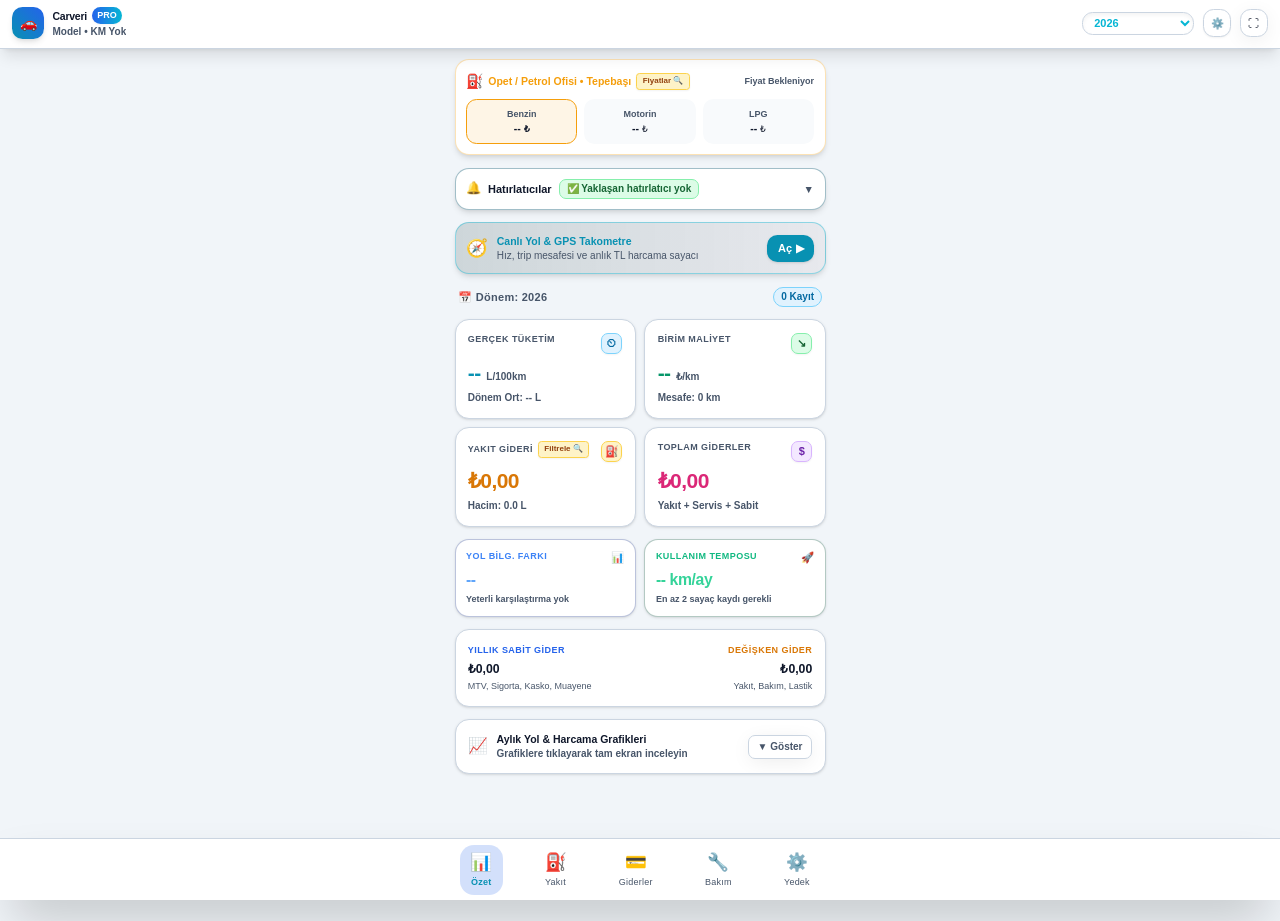
==== commit b1811d88: "Update index.html" ====
--- a/index.html
+++ b/index.html
@@ -321,6 +321,20 @@
         </div>
         <div id="completedRoutesList" class="space-y-2 text-xs"></div>
       </div>
+	  
+	  <!-- CARVERI TRIP / GPS MODU KÖPRÜSÜ -->
+      <div class="custom-card p-3 shadow-md border-cyan-500/40 flex justify-between items-center bg-gradient-to-r from-cyan-950/20 to-blue-950/10">
+        <div class="flex items-center gap-2.5">
+          <span class="text-xl">🧭</span>
+          <div>
+            <h4 class="text-xs font-black text-cyan-600 dark:text-cyan-400">Canlı Yol & GPS Takometre</h4>
+            <p class="text-[10px] custom-muted font-medium">Hız, trip mesafesi ve anlık TL harcama sayacı</p>
+          </div>
+        </div>
+        <a href="./trip/index.html" class="px-3 py-1.5 bg-cyan-600 hover:bg-cyan-500 text-white text-[11px] font-black rounded-xl shadow whitespace-nowrap transition-transform active:scale-95 flex items-center gap-1">
+          <span>Aç</span> <span>▶</span>
+        </a>
+      </div>
 
       <div class="flex justify-between items-center px-1">
         <span class="text-[11px] font-bold custom-muted tracking-wide flex items-center gap-1">
@@ -379,7 +393,9 @@
           <p id="statFixedExpense" class="text-[10px] custom-muted mt-1 font-semibold">Yakıt + Servis + Sabit</p>
         </div>
       </div>
-
+		
+		
+		
       <!-- YOL BİLGİSAYARI SAPMA VE KULLANIM TEMPOSU KARTLARI -->
       <div class="grid grid-cols-2 gap-2.5">
         <div class="custom-card p-3 shadow border-blue-900/30">
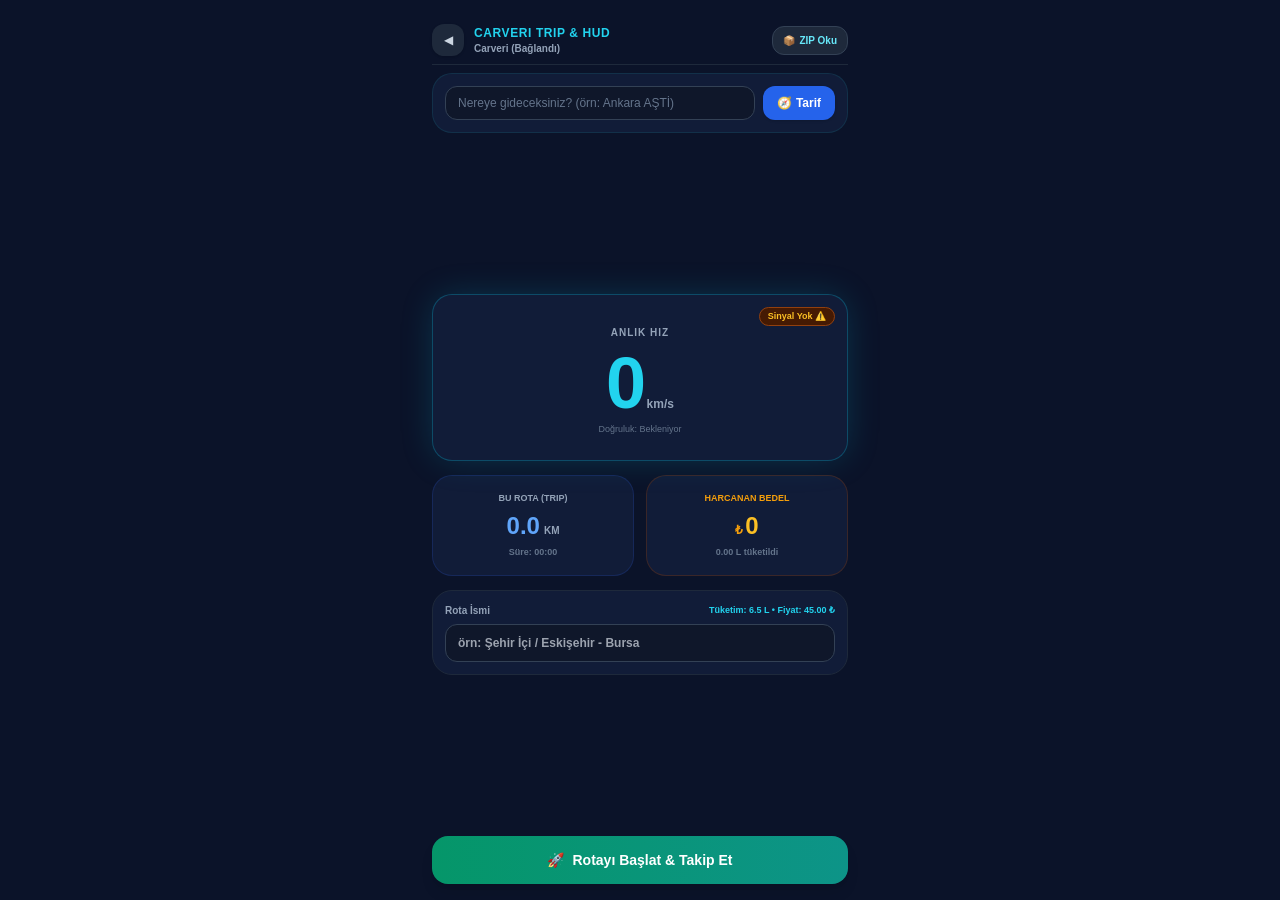
==== commit 8bda31dc: "Update index.html" ====
--- a/index.html
+++ b/index.html
@@ -3,3664 +3,449 @@
 <head>
   <meta charset="UTF-8" />
   <meta name="viewport" content="width=device-width, initial-scale=1.0, maximum-scale=1.0, user-scalable=no, viewport-fit=cover" />
-  <title>Carveri Pro</title>
-  
-  <meta id="metaThemeColor" name="theme-color" content="#0b1329" />
-  <meta name="mobile-web-app-capable" content="yes" />
-  <meta name="apple-mobile-web-app-capable" content="yes" />
-  <meta name="apple-mobile-web-app-status-bar-style" content="black-translucent" />
-
-  <link rel="manifest" href="./manifest.json" />
+  <title>Carveri Trip & HUD</title>
+  <meta name="theme-color" content="#0b1329" />
   <script>
-    (function() {
-      const stored = localStorage.getItem("ototakip_promax_theme_pref") || "auto";
-      let active = stored;
-      if (stored === "auto") {
-        active = (window.matchMedia && window.matchMedia('(prefers-color-scheme: dark)').matches) ? "midnight" : "light";
-      }
-      document.documentElement.setAttribute("data-theme", active);
-    })();
-
     if ('serviceWorker' in navigator) {
       window.addEventListener('load', () => {
-        navigator.serviceWorker.register('./sw.js').catch(() => {});
+        navigator.serviceWorker.register('../sw.js', { scope: '../' }).catch(() => {});
       });
     }
   </script>
-
-  <!-- PWA Çevrimdışı Çalışma Uyumlu Yerel Kütüphane Yolları -->
-  <script src="./libs/tailwind.js"></script>
-  <script src="./libs/chart.js"></script>
-  <script src="./libs/jszip.min.js"></script>
-
-  <!--<script src="https://cdn.tailwindcss.com"></script>
-  <script src="https://cdn.jsdelivr.net/npm/chart.js"></script>
-  <script src="https://cdnjs.cloudflare.com/ajax/libs/jszip/3.10.1/jszip.min.js"></script>
--->
-  
+  <link rel="manifest" href="./manifest.json" />
+
+  <!-- Üst dizindeki mevcut yerel kütüphaneler -->
+  <script src="../libs/tailwind.js"></script>
+  <script src="../libs/jszip.min.js"></script>
+
   <style>
     :root {
       --sat: env(safe-area-inset-top, 0px);
       --sab: env(safe-area-inset-bottom, 0px);
     }
-    html[data-theme="midnight"] {
-      --bg-main: #0b1329;
-      --bg-header: rgba(11, 19, 41, 0.95);
-      --card-bg: #111c38;
-      --card-border: #1e2c4f;
-      --text-main: #f8fafc;
-      --text-muted: #94a3b8;
-      --sub-box-bg: rgba(30, 41, 59, 0.45);
-      --sub-box-border: #1e293b;
-      --input-bg: #0b1329;
-      --nav-bg: rgba(11, 19, 41, 0.98);
-      --chart-grid: #1e2c4f;
-      --reminder-box: rgba(30, 41, 59, 0.5);
-      --reminder-border: #334155;
-      --warn-text: #fbbf24;
-      --warn-bg: rgba(245, 158, 11, 0.15);
-      --warn-border: rgba(245, 158, 11, 0.35);
-
-      --badge-green-bg: rgba(6, 78, 59, 0.4);
-      --badge-green-text: #34d399;
-      --badge-green-border: rgba(16, 185, 129, 0.3);
-
-      --badge-blue-bg: rgba(30, 58, 138, 0.4);
-      --badge-blue-text: #60a5fa;
-      --badge-blue-border: rgba(59, 130, 246, 0.3);
-
-      --badge-cyan-bg: rgba(8, 51, 68, 0.5);
-      --badge-cyan-text: #38bdf8;
-      --badge-cyan-border: rgba(56, 189, 248, 0.3);
-
-      --badge-purple-bg: rgba(88, 28, 135, 0.4);
-      --badge-purple-text: #c084fc;
-      --badge-purple-border: rgba(168, 85, 247, 0.3);
-
-      --badge-amber-bg: rgba(120, 53, 15, 0.4);
-      --badge-amber-text: #fbbf24;
-      --badge-amber-border: rgba(245, 158, 11, 0.3);
-    }
-    html[data-theme="light"] {
-      --bg-main: #f1f5f9;
-      --bg-header: rgba(255, 255, 255, 0.98);
-      --card-bg: #ffffff;
-      --card-border: #cbd5e1;
-      --text-main: #0f172a;
-      --text-muted: #475569;
-      --sub-box-bg: #f8fafc;
-      --sub-box-border: #e2e8f0;
-      --input-bg: #ffffff;
-      --nav-bg: rgba(255, 255, 255, 0.98);
-      --chart-grid: #cbd5e1;
-      --reminder-box: #e2e8f0;
-      --reminder-border: #cbd5e1;
-      --warn-text: #9a3412;
-      --warn-bg: #ffedd5;
-      --warn-border: #fed7aa;
-
-      --badge-green-bg: #dcfce7;
-      --badge-green-text: #166534;
-      --badge-green-border: #86efac;
-
-      --badge-blue-bg: #dbeafe;
-      --badge-blue-text: #1e40af;
-      --badge-blue-border: #93c5fd;
-
-      --badge-cyan-bg: #e0f2fe;
-      --badge-cyan-text: #0369a1;
-      --badge-cyan-border: #7dd3fc;
-
-      --badge-purple-bg: #f3e8ff;
-      --badge-purple-text: #6b21a8;
-      --badge-purple-border: #d8b4fe;
-
-      --badge-amber-bg: #fef3c7;
-      --badge-amber-text: #92400e;
-      --badge-amber-border: #fcd34d;
-    }
-    html[data-theme="oled"] {
-      --bg-main: #000000;
-      --bg-header: rgba(0, 0, 0, 0.95);
-      --card-bg: #0a0a0a;
-      --card-border: #222222;
-      --text-main: #ffffff;
-      --text-muted: #737373;
-      --sub-box-bg: #141414;
-      --sub-box-border: #262626;
-      --input-bg: #000000;
-      --nav-bg: rgba(0, 0, 0, 0.98);
-      --chart-grid: #1c1c1c;
-      --reminder-box: #141414;
-      --reminder-border: #262626;
-      --warn-text: #fbbf24;
-      --warn-bg: rgba(245, 158, 11, 0.15);
-      --warn-border: rgba(245, 158, 11, 0.35);
-
-      --badge-green-bg: rgba(6, 78, 59, 0.4);
-      --badge-green-text: #34d399;
-      --badge-green-border: rgba(16, 185, 129, 0.3);
-
-      --badge-blue-bg: rgba(30, 58, 138, 0.4);
-      --badge-blue-text: #60a5fa;
-      --badge-blue-border: rgba(59, 130, 246, 0.3);
-
-      --badge-cyan-bg: rgba(8, 51, 68, 0.5);
-      --badge-cyan-text: #38bdf8;
-      --badge-cyan-border: rgba(56, 189, 248, 0.3);
-
-      --badge-purple-bg: rgba(88, 28, 135, 0.4);
-      --badge-purple-text: #c084fc;
-      --badge-purple-border: rgba(168, 85, 247, 0.3);
-
-      --badge-amber-bg: rgba(120, 53, 15, 0.4);
-      --badge-amber-text: #fbbf24;
-      --badge-amber-border: rgba(245, 158, 11, 0.3);
-    }
-    html { 
-      background-color: var(--bg-main); 
-      transition: background-color 0.25s ease, font-size 0.2s ease;
-      font-size: 14px;
-    }
     body {
-      background-color: var(--bg-main);
-      color: var(--text-main);
+      background-color: #0b1329;
+      color: #f8fafc;
       font-family: -apple-system, BlinkMacSystemFont, "Segoe UI", Roboto, sans-serif;
-      -webkit-tap-highlight-color: transparent;
+      padding-top: var(--sat);
+      padding-bottom: calc(1rem + var(--sab));
       user-select: none;
-      padding-top: var(--sat);
-      padding-bottom: calc(5.5rem + var(--sab));
-      overflow-x: hidden;
-    }
-    .hidden {
-      display: none !important;
-      pointer-events: none !important;
-      opacity: 0 !important;
-    }
-    header {
-      background-color: var(--bg-header) !important;
-      border-color: var(--card-border) !important;
-      padding-top: calc(0.5rem + var(--sat)) !important;
-    }
-    .custom-card { 
-      background-color: var(--card-bg); 
-      border: 1px solid var(--card-border); 
-      box-shadow: 0 4px 20px -2px rgba(0, 0, 0, 0.08);
-      border-radius: 1rem;
-    }
-    .theme-sub-box {
-      background-color: var(--sub-box-bg);
-      border: 1px solid var(--sub-box-border);
-    }
-    .theme-warn-box {
-      background-color: var(--warn-bg);
-      border: 1px solid var(--warn-border);
-      color: var(--warn-text);
-    }
-    .custom-input { 
-      background-color: var(--input-bg) !important; 
-      border-color: var(--card-border) !important; 
-      color: var(--text-main) !important; 
-    }
-    .custom-muted { color: var(--text-muted) !important; }
-    
-    .theme-badge-green { background-color: var(--badge-green-bg); color: var(--badge-green-text); border: 1px solid var(--badge-green-border); }
-    .theme-badge-blue { background-color: var(--badge-blue-bg); color: var(--badge-blue-text); border: 1px solid var(--badge-blue-border); }
-    .theme-badge-cyan { background-color: var(--badge-cyan-bg); color: var(--badge-cyan-text); border: 1px solid var(--badge-cyan-border); }
-    .theme-badge-purple { background-color: var(--badge-purple-bg); color: var(--badge-purple-text); border: 1px solid var(--badge-purple-border); }
-    .theme-badge-amber { background-color: var(--badge-amber-bg); color: var(--badge-amber-text); border: 1px solid var(--badge-amber-border); }
-
-    nav { 
-      background-color: var(--nav-bg) !important; 
-      border-color: var(--card-border) !important; 
-      z-index: 40 !important;
-      position: fixed;
-      bottom: 0;
-      left: 0;
-      width: 100%;
-    }
-    .modal-backdrop { z-index: 50 !important; }
-    .history-scroll::-webkit-scrollbar { width: 4px; }
-    .history-scroll::-webkit-scrollbar-thumb { background: #3b82f6; border-radius: 4px; }
-    .no-scrollbar::-webkit-scrollbar { display: none; }
-    .no-scrollbar { -ms-overflow-style: none; scrollbar-width: none; }
-    @media print {
-      body * { visibility: hidden; }
-      #expertReportPrintArea, #expertReportPrintArea * { visibility: visible; }
-      #expertReportPrintArea { position: absolute; left: 0; top: 0; width: 100%; color: black !important; background: white !important; }
+    }
+    .hud-card {
+      background: #111c38;
+      border: 1px solid #1e2c4f;
+      border-radius: 1.25rem;
+    }
+    .hud-glow {
+      box-shadow: 0 0 35px -5px rgba(6, 182, 212, 0.25);
     }
   </style>
 </head>
-<body class="min-h-screen">
-
-  <header class="sticky top-0 z-30 backdrop-blur-xl border-b px-3.5 py-2.5 flex justify-between items-center shadow-lg">
-    <div class="flex items-center gap-2.5 min-w-0">
-      <div class="w-9 h-9 rounded-xl bg-gradient-to-tr from-cyan-600 to-blue-600 flex items-center justify-center text-white text-base shadow-md flex-shrink-0">🚗</div>
-      <div class="min-w-0 truncate">
-        <div class="flex items-center gap-1.5">
-          <h1 id="headerCarName" class="text-xs font-black tracking-tight truncate">Carveri</h1>
-          <span class="text-[9px] bg-gradient-to-r from-blue-600 to-cyan-500 text-white font-black px-1.5 py-0.5 rounded-full shadow-sm flex-shrink-0">PRO</span>
+<body class="min-h-screen flex flex-col justify-between p-4 max-w-md mx-auto">
+
+  <!-- Üst Başlık & Araç Durumu -->
+  <header class="flex justify-between items-center py-2 border-b border-slate-800">
+    <div class="flex items-center gap-2.5">
+      <a href="../index.html" class="w-8 h-8 rounded-xl bg-slate-800 flex items-center justify-center text-xs text-slate-300 hover:text-white shadow">◀</a>
+      <div>
+        <h1 class="text-xs font-black text-cyan-400 tracking-wider">CARVERI TRIP & HUD</h1>
+        <p id="carDescHeader" class="text-[10px] text-slate-400 font-semibold">Senkronize ediliyor...</p>
+      </div>
+    </div>
+    <div class="flex items-center gap-2">
+      <label class="cursor-pointer bg-slate-800 hover:bg-slate-700 px-2.5 py-1.5 rounded-xl text-[10px] font-bold text-cyan-300 flex items-center gap-1 border border-slate-700">
+        <span>📦</span> ZIP Oku
+        <input type="file" accept=".zip" onchange="loadZipBackup(event)" class="hidden" />
+      </label>
+    </div>
+  </header>
+
+  <!-- Hedefe Yol Tarifi Köprüsü (Google Haritalar) -->
+  <div class="hud-card p-3 my-2 border-cyan-900/40">
+    <div class="flex gap-2">
+      <input type="text" id="targetNavInput" placeholder="Nereye gideceksiniz? (örn: Ankara AŞTİ)" class="flex-1 bg-slate-900 border border-slate-700 text-xs px-3 py-2 rounded-xl text-white outline-none font-medium placeholder-slate-500" />
+      <button onclick="launchExternalNav()" class="bg-blue-600 hover:bg-blue-500 text-white text-xs font-black px-3.5 py-2 rounded-xl shadow flex items-center gap-1 whitespace-nowrap">
+        <span>🧭</span> Tarif
+      </button>
+    </div>
+  </div>
+
+  <!-- Ana Dijital Gösterge Paneli (Takometre & Harcama) -->
+  <main class="space-y-3.5 my-auto">
+    <!-- Hız & GPS Durumu -->
+    <div class="hud-card p-6 text-center hud-glow relative overflow-hidden border-cyan-500/30">
+      <span id="gpsStatusBadge" class="absolute top-3 right-3 text-[9px] font-bold px-2 py-0.5 rounded-full bg-rose-950 text-rose-400 border border-rose-800">GPS Kapalı</span>
+      <span class="text-[10px] uppercase font-black tracking-widest text-slate-400">ANLIK HIZ</span>
+      <div class="flex items-baseline justify-center gap-1 my-1">
+        <span id="liveSpeedText" class="text-7xl font-black text-cyan-400 tracking-tighter">0</span>
+        <span class="text-xs font-bold text-slate-400">km/s</span>
+      </div>
+      <p id="accuracyText" class="text-[9px] text-slate-500 font-medium">Doğruluk: Bekleniyor</p>
+    </div>
+
+    <!-- Mesafe & Harcanan Yakıt Maliyeti -->
+    <div class="grid grid-cols-2 gap-3">
+      <div class="hud-card p-4 text-center border-blue-900/40">
+        <span class="text-[9px] font-extrabold uppercase text-slate-400 block">BU ROTA (TRIP)</span>
+        <div class="flex items-baseline justify-center gap-1 mt-1">
+          <span id="tripDistanceText" class="text-2xl font-black text-blue-400">0.0</span>
+          <span class="text-[10px] text-slate-400 font-bold">KM</span>
         </div>
-        <p id="headerCarDesc" class="text-[10px] custom-muted font-semibold truncate">Kayıtlı Veri Yok</p>
+        <p id="tripTimeText" class="text-[9px] text-slate-500 mt-1 font-semibold">Süre: 00:00</p>
       </div>
-    </div>
-    
-    <div class="flex items-center gap-2.5 flex-shrink-0 ml-2">
-      <select id="globalYearSelect" onchange="changeActiveYear(this.value)" class="text-[11px] font-extrabold py-1 px-2 rounded-xl custom-card border outline-none text-cyan-500 shadow-inner">
-      </select>
-      <button onclick="cycleTheme()" id="btnThemeToggle" title="Tema Değiştir" class="h-8 w-8 rounded-xl custom-card flex items-center justify-center text-xs shadow-sm hover:scale-105 transition-transform">
-        <span id="themeIcon">⚙️</span>
+
+      <div class="hud-card p-4 text-center border-amber-900/40">
+        <span class="text-[9px] font-extrabold uppercase text-amber-500 block">HARCANAN BEDEL</span>
+        <div class="flex items-baseline justify-center gap-0.5 mt-1">
+          <span class="text-xs font-black text-amber-500">₺</span>
+          <span id="tripCostText" class="text-2xl font-black text-amber-400">0</span>
+        </div>
+        <p id="tripLitersText" class="text-[9px] text-slate-500 mt-1 font-semibold">0.00 L tüketildi</p>
+      </div>
+    </div>
+
+    <!-- Rota Adı Kutusu -->
+    <div class="hud-card p-3 space-y-1.5 border-slate-800">
+      <div class="flex justify-between items-center">
+        <label class="text-[10px] font-bold text-slate-400 block">Rota İsmi</label>
+        <span id="autoParamsBadge" class="text-[9px] text-cyan-400 font-bold">Tüketim: 6.5 L/100km</span>
+      </div>
+      <input type="text" id="routeNameInput" placeholder="örn: Şehir İçi / Eskişehir - Bursa" class="w-full bg-slate-900 border border-slate-700 text-xs px-3 py-2.5 rounded-xl text-white outline-none font-bold" />
+    </div>
+  </main>
+
+  <!-- Alt Kontrol Butonları -->
+  <footer class="pt-2">
+    <div id="btnGroupStart">
+      <button onclick="startTripTracking()" class="w-full py-3.5 bg-gradient-to-r from-emerald-600 to-teal-600 hover:from-emerald-500 hover:to-teal-500 text-white font-black text-sm rounded-2xl shadow-lg flex items-center justify-center gap-2 active:scale-98 transition-all">
+        <span>🚀</span> Rotayı Başlat & Takip Et
       </button>
-      <button onclick="toggleFullScreen()" title="Tam Ekran" class="w-8 h-8 rounded-xl custom-card flex items-center justify-center text-[11px] hover:scale-105 transition-transform">⛶</button>
-    </div>
-  </header>
-
-  <main class="max-w-md mx-auto p-3 space-y-3.5 pb-20">
-
-    <!-- 1. SEKME: ÖZET -->
-    <div id="tabDashboard" class="space-y-3.5">
-      <!-- CANLI AKARYAKIT FİYATLARI KARTI (TIKLANABİLİR) -->
-      <div id="liveFuelPricesCard" onclick="openAllFuelPricesModal()" class="custom-card p-3 shadow-md border-amber-500/30 cursor-pointer hover:border-amber-500/60 transition-all active:scale-[0.99]">
-        <div class="flex justify-between items-center mb-2">
-          <div class="flex items-center gap-1.5">
-            <span class="text-base">⛽</span>
-            <span class="text-xs font-black text-amber-500">Opet / Petrol Ofisi • Tepebaşı</span>
-            <span class="text-[8px] theme-badge-amber font-black px-1.5 py-0.5 rounded shadow-sm">Fiyatlar 🔍</span>
-          </div>
-          <span id="fuelPriceUpdateBadge" class="text-[9px] custom-muted font-bold">Yükleniyor...</span>
-        </div>
-		
-        <div class="grid grid-cols-3 gap-2 text-center text-xs">
-          <div id="boxPriceBenzin" class="p-2 rounded-xl theme-sub-box border border-transparent transition-all">
-            <span class="text-[9px] custom-muted block font-bold">Benzin</span>
-            <b id="valPriceBenzin" class="text-xs font-black">--</b> <span class="text-[9px]">₺</span>
-          </div>
-          <div id="boxPriceMotorin" class="p-2 rounded-xl theme-sub-box border border-transparent transition-all">
-            <span class="text-[9px] custom-muted block font-bold">Motorin</span>
-            <b id="valPriceMotorin" class="text-xs font-black">--</b> <span class="text-[9px]">₺</span>
-          </div>
-          <div id="boxPriceLpg" class="p-2 rounded-xl theme-sub-box border border-transparent transition-all">
-            <span class="text-[9px] custom-muted block font-bold">LPG</span>
-            <b id="valPriceLpg" class="text-xs font-black">--</b> <span class="text-[9px]">₺</span>
-          </div>
-        </div>
-      </div>
-      <div id="collapsibleReminderStrip" class="custom-card p-3 shadow-md cursor-pointer border-cyan-800/40" onclick="toggleSubReminderPanel()">
-        <div class="flex justify-between items-center text-xs">
-          <div class="flex items-center gap-2 truncate">
-            <span class="text-cyan-500 text-sm animate-pulse">🔔</span>
-            <span class="font-bold text-[11px]">Hatırlatıcılar</span>
-            <span id="stripQuickBadge" class="text-[10px] theme-badge-green px-2 py-0.5 rounded-lg font-bold truncate">✅ Yaklaşan hatırlatıcı yok</span>
-          </div>
-          <span id="stripToggleIcon" class="text-xs custom-muted font-bold ml-2">▼</span>
-        </div>
-        <div id="subReminderDetails" class="grid grid-cols-2 gap-2 text-[11px] pt-2.5 mt-2 border-t border-slate-700/40 hidden"></div>
-      </div>
-
-      <div id="activeRouteBanner" class="custom-card p-3 shadow border-cyan-500/50 hidden">
-        <div class="flex justify-between items-start">
-          <div>
-            <div class="flex items-center gap-1.5">
-              <span class="text-xs font-black text-cyan-500">🧭 AKTİF ROTA:</span>
-              <span id="arName" class="text-xs font-black">Tatil Rotası</span>
-            </div>
-            <p id="arDetails" class="text-[10px] custom-muted font-semibold mt-1">Mesafe: 0 km • Saf Ort: -- L/100km</p>
-          </div>
-          <button onclick="finishRoutePrompt()" class="bg-rose-600 hover:bg-rose-500 text-white text-[10px] font-black px-2.5 py-1 rounded-lg shadow">Rotayı Bitir</button>
-        </div>
-      </div>
-
-      <!-- TAMAMLANAN ROTALAR GEÇMİŞİ -->
-      <div id="completedRoutesCard" class="custom-card p-3.5 shadow space-y-2.5 hidden">
-        <div class="flex justify-between items-center border-b border-slate-700/40 pb-2">
-          <div class="flex items-center gap-2">
-            <span class="text-base">🧭</span>
-            <h4 class="text-xs font-black text-cyan-600 dark:text-cyan-400">Tamamlanan Rota Geçmişi</h4>
-          </div>
-          <span id="routeCountBadge" class="text-[9px] font-bold theme-badge-cyan px-2 py-0.5 rounded-full">0 Rota</span>
-        </div>
-        <div id="completedRoutesList" class="space-y-2 text-xs"></div>
-      </div>
-	  
-	  <!-- CARVERI TRIP / GPS MODU KÖPRÜSÜ -->
-      <div class="custom-card p-3 shadow-md border-cyan-500/40 flex justify-between items-center bg-gradient-to-r from-cyan-950/20 to-blue-950/10">
-        <div class="flex items-center gap-2.5">
-          <span class="text-xl">🧭</span>
-          <div>
-            <h4 class="text-xs font-black text-cyan-600 dark:text-cyan-400">Canlı Yol & GPS Takometre</h4>
-            <p class="text-[10px] custom-muted font-medium">Hız, trip mesafesi ve anlık TL harcama sayacı</p>
-          </div>
-        </div>
-        <a href="./trip/index.html" class="px-3 py-1.5 bg-cyan-600 hover:bg-cyan-500 text-white text-[11px] font-black rounded-xl shadow whitespace-nowrap transition-transform active:scale-95 flex items-center gap-1">
-          <span>Aç</span> <span>▶</span>
-        </a>
-      </div>
-
-      <div class="flex justify-between items-center px-1">
-        <span class="text-[11px] font-bold custom-muted tracking-wide flex items-center gap-1">
-          <span>📅</span> <span id="dashPeriodTitle">Dönem: --</span>
-        </span>
-        <span id="dashTotalEntries" class="text-[10px] font-extrabold theme-badge-cyan px-2 py-0.5 rounded-full">0 Kayıt</span>
-      </div>
-
-      <div class="grid grid-cols-2 gap-2.5">
-        <div class="custom-card p-3.5 shadow relative overflow-hidden group hover:border-cyan-500/50 transition-colors">
-          <div class="flex justify-between items-start">
-            <span class="text-[9px] font-extrabold custom-muted uppercase tracking-wider">GERÇEK TÜKETİM</span>
-            <span class="w-6 h-6 rounded-lg theme-badge-cyan flex items-center justify-center text-[11px] shadow-sm font-bold">⏲</span>
-          </div>
-          <div class="mt-1.5">
-            <span id="statLatestCons" class="text-2xl font-black text-cyan-600 dark:text-cyan-400 tracking-tight">--</span>
-            <span class="text-[10px] font-bold custom-muted ml-0.5">L/100km</span>
-          </div>
-          <p id="statAvgCons" class="text-[10px] custom-muted mt-1 font-semibold">Dönem Ort: -- L</p>
-        </div>
-
-        <div class="custom-card p-3.5 shadow relative overflow-hidden group hover:border-emerald-500/50 transition-colors">
-          <div class="flex justify-between items-start">
-            <span class="text-[9px] font-extrabold custom-muted uppercase tracking-wider">BİRİM MALİYET</span>
-            <span class="w-6 h-6 rounded-lg theme-badge-green flex items-center justify-center text-[11px] shadow-sm font-bold">↘</span>
-          </div>
-          <div class="mt-1.5">
-            <span id="statCostPerKm" class="text-2xl font-black text-emerald-600 dark:text-emerald-400 tracking-tight">--</span>
-            <span class="text-[10px] font-bold custom-muted ml-0.5">₺/km</span>
-          </div>
-          <p id="statTotalDistance" class="text-[10px] custom-muted mt-1 font-semibold">Mesafe: 0 km</p>
-        </div>
-
-        <div onclick="openCustomFuelFilterModal()" class="custom-card p-3.5 shadow relative overflow-hidden group hover:border-amber-500/50 transition-all cursor-pointer">
-          <div class="flex justify-between items-start">
-            <div class="flex items-center gap-1.5">
-              <span class="text-[9px] font-extrabold custom-muted uppercase tracking-wider">YAKIT GİDERİ</span>
-              <span class="text-[8px] theme-badge-amber font-black px-1.5 py-0.5 rounded shadow-sm">Filtrele 🔍</span>
-            </div>
-            <span class="w-6 h-6 rounded-lg theme-badge-amber flex items-center justify-center text-[11px] shadow-sm font-bold">⛽</span>
-          </div>
-          <div class="mt-1.5">
-            <span id="statFuelExpense" class="text-2xl font-black text-amber-600 dark:text-amber-400 tracking-tight">₺0</span>
-          </div>
-          <p id="statFuelVolume" class="text-[10px] custom-muted mt-1 font-semibold">Hacim: 0.0 L</p>
-        </div>
-
-        <div class="custom-card p-3.5 shadow relative overflow-hidden group hover:border-pink-500/50 transition-colors">
-          <div class="flex justify-between items-start">
-            <span class="text-[9px] font-extrabold custom-muted uppercase tracking-wider">TOPLAM GİDERLER</span>
-            <span class="w-6 h-6 rounded-lg theme-badge-purple flex items-center justify-center text-[11px] shadow-sm font-bold">$</span>
-          </div>
-          <div class="mt-1.5">
-            <span id="statTotalOwnership" class="text-2xl font-black text-pink-600 dark:text-pink-400 tracking-tight">₺0</span>
-          </div>
-          <p id="statFixedExpense" class="text-[10px] custom-muted mt-1 font-semibold">Yakıt + Servis + Sabit</p>
-        </div>
-      </div>
-		
-		
-		
-      <!-- YOL BİLGİSAYARI SAPMA VE KULLANIM TEMPOSU KARTLARI -->
-      <div class="grid grid-cols-2 gap-2.5">
-        <div class="custom-card p-3 shadow border-blue-900/30">
-          <div class="flex justify-between items-start">
-            <span class="text-[9px] font-extrabold text-blue-500 uppercase tracking-wider">YOL BİLG. FARKI</span>
-            <span class="text-xs">📊</span>
-          </div>
-          <div class="mt-1">
-            <span id="statDashBiasVal" class="text-lg font-black text-blue-400 tracking-tight">--</span>
-          </div>
-          <p id="statDashBiasDesc" class="text-[9px] custom-muted mt-0.5 font-semibold leading-tight">Yol bilgisayarı sapması</p>
-        </div>
-
-        <div class="custom-card p-3 shadow border-emerald-900/30">
-          <div class="flex justify-between items-start">
-            <span class="text-[9px] font-extrabold text-emerald-500 uppercase tracking-wider">KULLANIM TEMPOSU</span>
-            <span class="text-xs">🚀</span>
-          </div>
-          <div class="mt-1">
-            <span id="statUsagePaceVal" class="text-lg font-black text-emerald-400 tracking-tight">-- km/ay</span>
-          </div>
-          <p id="statUsageProjDesc" class="text-[9px] custom-muted mt-0.5 font-semibold leading-tight">Yıl sonu projeksiyonu</p>
-        </div>
-      </div>
-
-      <div class="custom-card p-3.5 shadow flex justify-between items-center text-xs">
-        <div>
-          <span class="text-[9px] font-black uppercase tracking-wider text-blue-600 dark:text-blue-400">YILLIK SABİT GİDER</span>
-          <div id="statFixedExpenseVal" class="text-sm font-black mt-1">₺0</div>
-          <span class="text-[9px] custom-muted font-medium">MTV, Sigorta, Kasko, Muayene</span>
-        </div>
-        <div class="text-right">
-          <span class="text-[9px] font-black uppercase tracking-wider text-amber-600 dark:text-amber-400">DEĞİŞKEN GİDER</span>
-          <div id="statVariableExpense" class="text-sm font-black mt-1">₺0</div>
-          <span class="text-[9px] custom-muted font-medium">Yakıt, Bakım, Lastik</span>
-        </div>
-      </div>
-
-      <div class="custom-card overflow-hidden shadow">
-        <button onclick="toggleChartsAccordion()" class="w-full p-3.5 flex justify-between items-center text-left hover:bg-slate-800/10 transition-all">
-          <div class="flex items-center gap-2.5">
-            <span class="text-lg text-cyan-500">📈</span>
-            <div>
-              <h4 class="text-xs font-black">Aylık Yol & Harcama Grafikleri</h4>
-              <p class="text-[10px] custom-muted font-semibold">Grafiklere tıklayarak tam ekran inceleyin</p>
-            </div>
-          </div>
-          <span id="chartAccordionIcon" class="text-[10px] custom-muted font-bold px-2.5 py-1 rounded-lg custom-card border">▼ Göster</span>
-        </button>
-
-        <div id="chartsAccordionBody" class="hidden p-3.5 pt-0 space-y-3.5 border-t border-slate-700/40">
-          <div onclick="openLandscapeChart('km')" class="custom-card p-3.5 shadow transition-all mt-3.5 cursor-pointer hover:border-blue-500/50">
-            <div class="flex justify-between items-start mb-2">
-              <div>
-                <h4 class="text-xs font-black flex items-center gap-1.5"><span class="text-blue-500">📈</span> Aylık Yol Analizi <span class="text-[10px] text-blue-400 font-normal">⛶ Büyüt</span></h4>
-                <p id="kmDiffSummary" class="text-[10px] text-cyan-500 mt-0.5 font-bold">Aylık/günlük detay için tıklayın</p>
-              </div>
-              <span class="text-[9px] font-bold px-2 py-0.5 rounded-md theme-badge-blue">KM Bar</span>
-            </div>
-            <div class="h-36 w-full pointer-events-none"><canvas id="monthlyKmCanvas"></canvas></div>
-          </div>
-
-          <div onclick="openLandscapeChart('fuel')" class="custom-card p-3.5 shadow cursor-pointer hover:border-amber-500/50 transition-all">
-            <div class="flex justify-between items-start mb-2">
-              <div>
-                <h4 class="text-xs font-black flex items-center gap-1.5" id="fuelChartTitleHeader"><span class="text-amber-500">⛽</span> Aylık Yakıt Trendi (₺ Tutar) <span class="text-[10px] text-amber-400 font-normal">⛶ Büyüt</span></h4>
-                <p class="text-[10px] custom-muted mt-0.5 font-medium">Tutar / Litre modu</p>
-              </div>
-              <div class="flex items-center gap-1" onclick="event.stopPropagation()">
-                <button onclick="toggleFuelChartMode('tl')" id="chartModeBtnTl" class="text-[9px] font-bold px-2.5 py-1 rounded-md bg-amber-600 text-white shadow">₺ Tutar</button>
-                <button onclick="toggleFuelChartMode('lit')" id="chartModeBtnLit" class="text-[9px] font-bold px-2.5 py-1 rounded-md custom-card custom-muted">⛽ Litre</button>
-              </div>
-            </div>
-            <div class="h-36 w-full pointer-events-none"><canvas id="monthlyFuelCanvas"></canvas></div>
-          </div>
-
-          <div onclick="openLandscapeChart('price')" class="custom-card p-3.5 shadow cursor-pointer hover:border-cyan-500/50 transition-all">
-            <div class="flex justify-between items-start mb-2">
-              <div>
-                <h4 class="text-xs font-black flex items-center gap-1.5"><span class="text-cyan-500">📊</span> Pompa Litre Fiyat Trendi (₺ / L) <span class="text-[10px] text-cyan-400 font-normal">⛶ Büyüt</span></h4>
-                <p class="text-[10px] custom-muted mt-0.5 font-medium">Zaman sırasına göre fiyat eğrisi</p>
-              </div>
-              <span class="text-[9px] font-bold px-2 py-0.5 rounded-md theme-badge-cyan">Birim</span>
-            </div>
-            <div class="h-32 w-full pointer-events-none"><canvas id="priceTrendCanvas"></canvas></div>
-          </div>
-        </div>
-      </div>
-    </div>
-
-    <!-- 2. SEKME: YAKIT -->
-    <div id="tabFuel" class="space-y-3 hidden">
-      
-      <!-- KOKPİT MENZİL & DEPO KARTI (TEMA UYUMLU) -->
-      <div id="fuelRangeBanner" class="custom-card p-4 shadow-md border-cyan-500/30 relative overflow-hidden bg-gradient-to-br from-blue-900/10 to-cyan-900/5 dark:from-slate-900/90 dark:to-slate-900/40">
-        <div class="flex justify-between items-end mb-2.5">
-          <div>
-            <span class="text-[9px] font-black uppercase tracking-wider text-cyan-600 dark:text-cyan-400 block">Kalan Tahmini Menzil</span>
-            <div class="flex items-baseline gap-1 mt-0.5">
-              <span id="fuelRangeMainKm" class="text-3xl font-black text-cyan-600 dark:text-cyan-400 tracking-tight">--</span>
-              <span class="text-xs font-bold text-cyan-600 dark:text-cyan-500">KM</span>
-            </div>
-            <span id="fuelRangeText" class="text-[9px] custom-muted block font-medium mt-0.5">Tüketim bekleniyor</span>
-          </div>
-          
-          <div class="text-right">
-            <span class="text-[9px] font-black uppercase tracking-wider custom-muted block">Depodaki Yakıt</span>
-            <div class="flex items-baseline justify-end gap-1 mt-0.5">
-              <span id="fuelBarsPercent" class="text-xl font-black text-emerald-600 dark:text-emerald-400">--%</span>
-              <span id="fuelBarsLiters" class="text-[10px] custom-muted font-semibold">(-- L)</span>
-            </div>
-          </div>
-        </div>
-
-        <!-- İnce Segmentli / Kademeli Yakıt Çubuğu -->
-        <div class="w-full bg-slate-200 dark:bg-slate-800/80 h-2 rounded-full overflow-hidden p-0.5 border border-slate-300 dark:border-slate-700/50 mb-3">
-          <div id="fuelProgressBar" class="bg-gradient-to-r from-emerald-500 via-cyan-500 to-blue-500 h-full rounded-full transition-all duration-500" style="width: 0%;"></div>
-        </div>
-
-        <!-- Alt Bilgi Şeridi -->
-        <div class="pt-2.5 border-t border-slate-200 dark:border-slate-700/40 flex justify-between items-center text-[10px]">
-          <div class="flex items-center gap-1.5">
-            <span class="text-amber-600 dark:text-amber-500 font-bold">⛽ Depo Fulleme:</span>
-            <span id="fullTankCostEstimate" class="font-black text-slate-800 dark:text-white">Hesaplanıyor...</span>
-          </div>
-          <div class="custom-muted font-semibold">
-            Son Full: <span id="lastFuelDiffInfo" class="text-cyan-600 dark:text-cyan-400 font-bold">--</span>
-          </div>
-        </div>
-      </div>
-
-      <div class="flex justify-between items-center mb-1">
-        <div>
-          <h3 class="text-xs font-black">Yakıt & Kilometre Kayıtları</h3>
-          <p id="fuelPeriodIndicator" class="text-[10px] text-cyan-600 dark:text-cyan-400 font-semibold"></p>
-        </div>
-        <div class="flex items-center gap-2">
-          <button onclick="openOdoModal()" class="bg-indigo-600 hover:bg-indigo-500 text-white text-[11px] font-black px-2.5 py-1.5 rounded-xl flex items-center gap-1 shadow-md">
-            <span>📍</span> Sadece KM
-          </button>
-          <button onclick="openFuelModal()" class="bg-blue-600 hover:bg-blue-500 text-white text-[11px] font-black px-3 py-1.5 rounded-xl flex items-center gap-1 shadow-md">
-            <span>+</span> Yakıt Ekle
-          </button>
-        </div>
-      </div>
-
-      <div class="relative">
-        <input type="text" id="fuelSearchInput" oninput="renderFuelCards(getFilteredCombinedLogs())" placeholder="İstasyon, şube, kart veya tarih ara..." class="w-full text-xs p-2.5 rounded-xl custom-input border outline-none pl-8 pr-8 font-medium shadow-inner" />
-        <span class="absolute left-2.5 top-3 text-xs custom-muted">🔍</span>
-        <button onclick="clearFuelSearch()" id="fuelClearBtn" class="absolute right-2.5 top-2.5 text-xs custom-muted hover:text-cyan-500 hidden font-bold">✕</button>
-      </div>
-
-      <!-- KAPSÜL TİPİ SEGMENTED FİLTRE ÇUBUĞU (TEMA UYUMLU) -->
-      <div class="p-1 rounded-2xl theme-sub-box border border-slate-300 dark:border-slate-800 flex gap-1 text-[10px] font-bold">
-        <button onclick="setFuelViewFilter('all')" id="fuelViewFilter_all" class="flex-1 py-1.5 rounded-xl bg-blue-600 text-white shadow font-black transition-all">Tümü</button>
-        <button onclick="setFuelViewFilter('fuel')" id="fuelViewFilter_fuel" class="flex-1 py-1.5 rounded-xl custom-muted hover:text-blue-600 dark:hover:text-white transition-all">⛽ Sadece Yakıtlar</button>
-        <button onclick="setFuelViewFilter('odo')" id="fuelViewFilter_odo" class="flex-1 py-1.5 rounded-xl custom-muted hover:text-blue-600 dark:hover:text-white transition-all">📍 Sadece KM</button>
-      </div>
-
-      <div id="fuelCardsList" class="space-y-2.5"></div>
-    </div>
-
-    <!-- 3. SEKME: GİDERLER -->
-    <div id="tabExpenses" class="space-y-3 hidden">
-      <div class="flex justify-between items-center mb-1">
-        <div>
-          <h3 class="text-xs font-black">Bakım, Sigorta & Harcamalar</h3>
-          <p class="text-[10px] text-cyan-600 dark:text-cyan-400 font-semibold">Tüm Sabit ve Değişken Giderler</p>
-        </div>
-        <button onclick="openExpenseModal()" class="bg-emerald-600 hover:bg-emerald-500 text-white text-[11px] font-black px-3 py-1.5 rounded-xl flex items-center gap-1 shadow-md">
-          <span>+</span> Gider Ekle
-        </button>
-      </div>
-
-      <div class="custom-card overflow-hidden shadow border-purple-900/40">
-        <button onclick="toggleCardAccordion()" class="w-full p-3 flex justify-between items-center text-left hover:bg-slate-800/10 transition-all">
-          <div class="flex items-center gap-2.5">
-            <span class="text-lg text-purple-400">💳</span>
-            <div>
-              <h4 class="text-xs font-black">Kart & Kampanya Yönetimi</h4>
-              <p id="cardAccordionSubText" class="text-[10px] custom-muted font-medium">Harcama ve bonus dökümü</p>
-            </div>
-          </div>
-          <span id="cardAccordionIcon" class="text-[10px] custom-muted font-bold px-2.5 py-1 rounded-lg custom-card border">▼ Göster</span>
-        </button>
-
-        <div id="cardAccordionBody" class="hidden p-3.5 pt-1 space-y-3 border-t border-slate-700/40">
-          <div id="paymentBreakdownContainer" class="grid grid-cols-2 gap-2.5 text-[10px]"></div>
-
-          <div class="pt-2 border-t border-slate-700/40 flex gap-2">
-            <input type="text" id="newPaymentMethodInput" placeholder="örn: Maximum, Bonus..." class="flex-1 text-[11px] custom-input border p-2 rounded-xl outline-none font-medium" />
-            <button onclick="addNewCustomCard()" class="px-3 py-2 bg-purple-600 hover:bg-purple-500 text-white font-black text-[11px] rounded-xl shadow whitespace-nowrap">+ Kart Ekle</button>
-          </div>
-        </div>
-      </div>
-
-      <div class="relative">
-        <input type="text" id="expenseSearchInput" oninput="renderExpenseCards()" placeholder="Kategori, açıklama veya kart ara..." class="w-full text-xs p-2.5 rounded-xl custom-input border outline-none pl-8 font-medium shadow-inner" />
-        <span class="absolute left-2.5 top-3 text-xs custom-muted">🔍</span>
-      </div>
-
-      <div class="flex gap-1.5 overflow-x-auto no-scrollbar py-1 text-[10px] font-black">
-        <button onclick="filterExpenseCategory('all')" id="expChip_all" class="px-3 py-1.5 rounded-full bg-blue-600 text-white whitespace-nowrap shadow-md">Tümü</button>
-        <button onclick="filterExpenseCategory('Periyodik Bakım')" id="expChip_Periyodik Bakım" class="px-3 py-1.5 rounded-full custom-card whitespace-nowrap custom-muted hover:text-white">🛠️ Bakım</button>
-        <button onclick="filterExpenseCategory('Sigorta')" id="expChip_Sigorta" class="px-3 py-1.5 rounded-full custom-card whitespace-nowrap custom-muted hover:text-white">🛡️ Kasko/Sigorta</button>
-        <button onclick="filterExpenseCategory('MTV')" id="expChip_MTV" class="px-3 py-1.5 rounded-full custom-card whitespace-nowrap custom-muted hover:text-white">🏛️ MTV</button>
-        <button onclick="filterExpenseCategory('Lastik')" id="expChip_Lastik" class="px-3 py-1.5 rounded-full custom-card whitespace-nowrap custom-muted hover:text-white">🛞 Lastik</button>
-        <button onclick="filterExpenseCategory('TÜVTÜRK Muayene')" id="expChip_TÜVTÜRK Muayene" class="px-3 py-1.5 rounded-full custom-card whitespace-nowrap custom-muted hover:text-white">🔍 Muayene</button>
-      </div>
-
-      <div id="expenseCardsList" class="space-y-2.5"></div>
-    </div>
-
-    <!-- 4. SEKME: BAKIM & LASTİK -->
-    <div id="tabTires" class="space-y-3.5 hidden">
-      <div class="custom-card p-3.5 shadow">
-        <div class="flex gap-1.5 p-1 bg-slate-800/10 rounded-xl mb-3">
-          <button onclick="switchTireSeason('summer')" id="btnTireSummer" class="flex-1 py-2 text-[11px] font-black rounded-lg transition-all theme-badge-amber shadow-sm">☀ Yazlık Set</button>
-          <button onclick="switchTireSeason('winter')" id="btnTireWinter" class="flex-1 py-2 text-[11px] font-black rounded-lg transition-all custom-muted hover:text-white">❄️ Kışlık Set</button>
-        </div>
-
-        <div class="flex justify-between items-center mb-2.5">
-          <div>
-            <h4 id="tireSetTitle" class="text-xs font-black flex items-center gap-1.5"><span>☀</span> Yazlık Lastik Seti (4 Tekerlek)</h4>
-            <p id="tireSeasonStatusBadge" class="text-[10px] font-bold text-emerald-600 dark:text-emerald-400"></p>
-          </div>
-          <button onclick="openTireMountModal()" id="btnMakeActiveSet" class="text-[10px] font-black px-2.5 py-1.5 rounded-xl bg-blue-600 hover:bg-blue-500 text-white shadow-md">Seti Tak / Değiştir</button>
-        </div>
-
-        <div class="p-3 theme-sub-box rounded-xl mb-3 space-y-1.5 text-[11px]">
-          <div class="flex justify-between"><span class="custom-muted font-semibold">Takılma Zamanı:</span><span id="tireMountedDate" class="font-bold">--</span></div>
-          <div class="flex justify-between"><span class="custom-muted font-semibold">Takıldığı KM:</span><span id="tireMountedKm" class="font-bold">--</span></div>
-          <div class="flex justify-between"><span class="custom-muted font-semibold">Bu Sezon Yapılan Yol:</span><span id="tireSeasonDistance" class="font-black text-cyan-600 dark:text-cyan-400">0 km</span></div>
-          <div id="tireRotationAlert" class="p-2 rounded-lg theme-warn-box text-[10px] font-black pt-1.5 mt-1 hidden">
-            ⚠️ Rotasyon Uyarısı: Ön-arka lastikleri yer değiştirme zamanı yaklaştı (+10.000 km).
-          </div>
-        </div>
-
-        <div class="relative max-w-[260px] mx-auto py-2">
-          <div class="w-32 h-52 mx-auto rounded-2xl border border-dashed border-slate-700/60 flex flex-col items-center justify-between py-3 theme-sub-box">
-            <span class="text-[9px] custom-muted font-black tracking-widest uppercase">ÖN KAPUT</span>
-            <span class="text-2xl opacity-40">🚙</span>
-            <span class="text-[9px] custom-muted font-black tracking-widest uppercase">BAGAJ</span>
-          </div>
-
-          <div onclick="openTireActionModal('sol_on')" class="absolute top-2 left-0 w-24 custom-card p-2 rounded-xl text-center cursor-pointer shadow-md hover:border-cyan-500 transition-all">
-            <div class="text-[9px] font-black text-blue-600 dark:text-blue-400">SOL ÖN</div>
-            <div id="stat_sol_on_status" class="text-[10px] font-bold text-emerald-600 dark:text-emerald-400 mt-0.5 truncate">Sorunsuz</div>
-          </div>
-          <div onclick="openTireActionModal('sag_on')" class="absolute top-2 right-0 w-24 custom-card p-2 rounded-xl text-center cursor-pointer shadow-md hover:border-cyan-500 transition-all">
-            <div class="text-[9px] font-black text-blue-600 dark:text-blue-400">SAĞ ÖN</div>
-            <div id="stat_sag_on_status" class="text-[10px] font-bold text-emerald-600 dark:text-emerald-400 mt-0.5 truncate">Sorunsuz</div>
-          </div>
-          <div onclick="openTireActionModal('sol_arka')" class="absolute bottom-2 left-0 w-24 custom-card p-2 rounded-xl text-center cursor-pointer shadow-md hover:border-cyan-500 transition-all">
-            <div class="text-[9px] font-black text-blue-600 dark:text-blue-400">SOL ARKA</div>
-            <div id="stat_sol_arka_status" class="text-[10px] font-bold text-emerald-600 dark:text-emerald-400 mt-0.5 truncate">Sorunsuz</div>
-          </div>
-          <div onclick="openTireActionModal('sag_arka')" class="absolute bottom-2 right-0 w-24 custom-card p-2 rounded-xl text-center cursor-pointer shadow-md hover:border-cyan-500 transition-all">
-            <div class="text-[9px] font-black text-blue-600 dark:text-blue-400">SAĞ ARKA</div>
-            <div id="stat_sag_arka_status" class="text-[10px] font-bold text-emerald-600 dark:text-emerald-400 mt-0.5 truncate">Sorunsuz</div>
-          </div>
-        </div>
-      </div>
-
-      <div class="custom-card p-3.5 shadow space-y-2.5">
-        <div class="flex justify-between items-center border-b border-slate-700/40 pb-2">
-          <h4 class="text-xs font-black flex items-center gap-1.5 text-cyan-600 dark:text-cyan-400"><span>🔧</span> Parça & Değişenler</h4>
-          <button onclick="openExpenseModal()" class="text-[10px] font-black px-2.5 py-1 bg-emerald-600 text-white rounded-lg shadow">+ Parça Ekle</button>
-        </div>
-        <div id="maintenancePartsList" class="space-y-2 text-xs"></div>
-      </div>
-    </div>
-
-    <!-- 5. SEKME: YEDEK, NOTLAR & AYARLAR -->
-    <div id="tabBackup" class="space-y-3.5 hidden">
-      <div class="custom-card overflow-hidden shadow">
-        <button onclick="toggleProfileAccordion()" class="w-full p-3.5 flex justify-between items-center text-left hover:bg-slate-800/10 transition-all">
-          <div class="flex items-center gap-2.5">
-            <span class="text-lg text-blue-500">🚙</span>
-            <div>
-              <h4 class="text-xs font-black">Araç Profil & Depo Ayarları</h4>
-              <p id="profileAccordionSubText" class="text-[10px] custom-muted font-semibold">Model ve depo kapasitesi</p>
-            </div>
-          </div>
-          <span id="profileAccordionIcon" class="text-[10px] custom-muted font-bold px-2.5 py-1 rounded-lg custom-card border">▼ Düzenle</span>
-        </button>
-
-        <div id="profileAccordionBody" class="hidden p-4 pt-0 space-y-3 border-t border-slate-700/40">
-          <div class="space-y-2.5 text-xs pt-2">
-            <div>
-              <label class="custom-muted text-[11px] font-semibold">Araç Adı</label>
-              <input type="text" id="cfgCarName" placeholder="Aracım" class="w-full mt-1 custom-input border p-2.5 rounded-xl outline-none text-xs font-medium" />
-            </div>
-            <div>
-              <label class="custom-muted text-[11px] font-semibold">Model / Açıklama</label>
-              <input type="text" id="cfgCarDesc" placeholder="örn: 1.0 TCe" class="w-full mt-1 custom-input border p-2.5 rounded-xl outline-none text-xs font-medium" />
-            </div>
-            <div>
-              <label class="custom-muted text-[11px] font-semibold">Ana Yakıt Türü</label>
-              <select id="cfgFuelType" class="w-full mt-1 custom-input border p-2.5 rounded-xl outline-none text-xs font-bold">
-                <option value="benzin">Benzin</option>
-                <option value="motorin">Motorin (Dizel)</option>
-              </select>
-            </div>
-            <div class="grid grid-cols-2 gap-2.5 pt-1 border-t border-slate-700/30">
-              <div>
-                <label class="custom-muted text-[11px] font-semibold">Depo Kapasitesi (Litre)</label>
-                <input type="number" id="cfgFuelTank" placeholder="50" class="w-full mt-1 custom-input border p-2.5 rounded-xl outline-none text-xs font-black text-cyan-600 dark:text-cyan-400" />
-              </div>
-              <div class="flex items-center gap-2 pt-5">
-                <input type="checkbox" id="cfgHasLpg" onchange="toggleLpgConfigField()" class="w-4 h-4 rounded text-blue-600" />
-                <label for="cfgHasLpg" class="text-[11px] font-bold">LPG Var</label>
-              </div>
-            </div>
-            <div id="lpgConfigField" class="hidden">
-              <label class="custom-muted text-[11px] font-semibold">LPG Tankı (Litre)</label>
-              <input type="number" id="cfgLpgTank" placeholder="örn: 40" class="w-full mt-1 custom-input border p-2.5 rounded-xl outline-none text-xs font-black text-amber-600 dark:text-amber-400" />
-            </div>
-            <button onclick="saveCarProfile()" class="w-full py-2.5 bg-blue-600 hover:bg-blue-500 text-white font-black rounded-xl text-xs shadow-md">Araç Bilgilerini Kaydet</button>
-          </div>
-        </div>
-      </div>
-
-      <!-- ARAÇ VE UYGULAMA NOTLARI -->
-      <div class="custom-card p-4 shadow space-y-2.5 border-cyan-900/30">
-        <div class="flex justify-between items-center">
-          <h3 class="text-xs font-black flex items-center gap-1.5 text-cyan-600 dark:text-cyan-400">
-            <span>📝</span> Araç & Not Defteri
-          </h3>
-          <span id="notesSavedBadge" class="text-[9px] theme-badge-green px-2 py-0.5 rounded font-bold hidden">Otomatik Kaydedildi</span>
-        </div>
-        <textarea id="appVehicleNotes" oninput="saveAppNotesLive()" placeholder="Ruhsat, şasi, radyo kodu, servis uyarıları, yağ tipi veya diğer özel notlarınız buraya yazılabilir. ZIP yedeğinize otomatik dahil edilir." rows="4" class="w-full text-xs p-2.5 rounded-xl custom-input border outline-none font-medium resize-none shadow-inner"></textarea>
-      </div>
-
-      <div class="custom-card p-4 shadow space-y-3">
-        <h3 class="text-xs font-black flex items-center justify-between">
-          <span class="flex items-center gap-1.5"><span>🔤</span> Yazı Boyutu</span>
-          <span id="currentFontSizeBadge" class="text-[10px] text-cyan-600 dark:text-cyan-400 font-bold">%100</span>
-        </h3>
-        <div class="grid grid-cols-3 gap-2 pt-1">
-          <button onclick="setFontSize('small')" id="btnFontSmall" class="py-2.5 rounded-xl text-[11px] font-black">Küçük (%100)</button>
-          <button onclick="setFontSize('medium')" id="btnFontMed" class="py-2.5 rounded-xl text-[11px] font-black">Orta (%115)</button>
-          <button onclick="setFontSize('large')" id="btnFontLg" class="py-2.5 rounded-xl text-[11px] font-black">Büyük (%130)</button>
-        </div>
-      </div>
-
-      <div class="custom-card p-4 shadow space-y-3">
-        <h3 class="text-xs font-black flex justify-between items-center">
-          <span>Veri Yedekleme & Rapor</span>
-          <span id="lastBackupTimeBadge" class="text-[10px] font-normal text-cyan-600 dark:text-cyan-400">Son Yedek: Henüz alınmadı</span>
-        </h3>
-        
-        <button onclick="openReportModal()" class="w-full py-3 bg-gradient-to-r from-indigo-600 to-blue-600 rounded-xl text-xs font-black text-white shadow-lg flex items-center justify-center gap-2">
-          <span>📋</span> Araç Durum & Ekspertiz Raporu Al
-        </button>
-
-        <div class="grid grid-cols-2 gap-2.5 pt-1">
-          <button onclick="exportBackupZip()" class="p-3 bg-blue-600 hover:bg-blue-500 rounded-xl text-[11px] font-black text-white shadow">📦 ZIP Yedek (Fişler Dahil)</button>
-          <button onclick="exportCSV()" class="p-3 bg-emerald-600 hover:bg-emerald-500 rounded-xl text-[11px] font-black text-white shadow">📊 Excel İndir</button>
-        </div>
-        <div class="pt-2 border-t border-slate-700/30">
-          <label class="block text-[11px] custom-muted mb-1 font-bold">Yedekten Geri Yükle (.ZIP veya .JSON):</label>
-          <input type="file" accept=".zip,.json" onchange="importBackupFile(event)" class="text-[11px] custom-muted file:mr-2 file:py-1.5 file:px-3 file:rounded-xl file:border-0 file:bg-slate-700 file:text-white file:font-bold" />
-        </div>
-      </div>
-
-      <!-- 5. TÜM VERİLERİ SIFIRLA KARTI -->
-      <div class="custom-card p-4 shadow space-y-3 border-rose-900/40">
-        <h3 class="text-xs font-black text-rose-500 flex items-center gap-1.5"><span>⚠️</span> Tüm Verileri Sıfırla</h3>
-        <div class="p-3 theme-sub-box rounded-xl space-y-2">
-          <label class="text-[10px] font-bold text-rose-500 block">Kalıcı silmek için <span class="underline font-black">EVET</span> yazın:</label>
-          <input type="text" id="wipeConfirmInput" placeholder="EVET" class="w-full text-xs p-2 rounded-xl custom-input border uppercase font-black tracking-widest text-center shadow-inner" />
-          <button onclick="wipeAllDataSecurely()" class="w-full py-2.5 bg-rose-700 hover:bg-rose-600 text-white rounded-xl text-xs font-black shadow-md">🗑 Kalıcı Olarak Sil</button>
-        </div>
-      </div>
-
-      <!-- 6. GÜNCELLEMELER VE SÜRÜM GEÇMİŞİ (EN ALTTA) -->
-      <div class="custom-card overflow-hidden shadow border-slate-700/50">
-        <button onclick="toggleUpdatesAccordion()" class="w-full p-3.5 flex justify-between items-center text-left hover:bg-slate-800/10 transition-all">
-          <div class="flex items-center gap-2.5">
-            <span class="text-lg text-emerald-500">✨</span>
-            <div>
-              <h4 class="text-xs font-black">Güncellemeler & Sürüm Notları</h4>
-              <p class="text-[10px] custom-muted font-semibold">v2.3 Yenilikleri ve Detaylar</p>
-            </div>
-          </div>
-          <span id="updatesAccordionIcon" class="text-[10px] custom-muted font-bold px-2.5 py-1 rounded-lg custom-card border">▼ Göster</span>
-        </button>
-
-        <div id="updatesAccordionBody" class="hidden p-3.5 pt-0 space-y-2.5 border-t border-slate-700/40 text-[11px]">
-          <!-- YENİ EKLENEN v2.3 SÜRÜM NOTLARI -->
-          <div class="p-2.5 rounded-xl theme-sub-box space-y-1.5 mt-2 border border-cyan-500/40 shadow-sm">
-            <div class="flex justify-between items-center">
-              <span class="font-black text-cyan-600 dark:text-cyan-400 text-xs">Sürüm 2.3 (En Son)</span>
-              <span class="text-[9px] font-bold theme-badge-cyan px-2 py-0.5 rounded">Ekim 2026</span>
-            </div>
-            <ul class="list-disc list-inside space-y-1 text-[10px] custom-muted font-medium">
-              <li><b>Dijital Kokpit Menzil Paneli:</b> Üst kısımdaki dağınık kutular sadeleştirilerek büyük dijital menzil ekranı, renkli kademeli yakıt dolum çubuğu (progress bar) ve anlık depo fulleme maliyet analizi tek bir şık panelde birleştirildi.</li>
-              <li><b>İstasyon Fiyat Karşılaştırma Modalı:</b> Ana ekrandaki akaryakıt kartına tıklama özelliği getirildi; Opet, Shell, Petrol Ofisi ve Total istasyonlarının güncel pompa fiyatlarını (Benzin, Motorin, LPG) alt alta karşılaştıran açılır pencere eklendi.</li>
-              <li><b>Şehir Geneli Canlı Fiyat Entegrasyonu:</b> Cloudflare Worker botu geliştirilerek Eskişehir/Tepebaşı genelindeki tüm dağıtıcıların fiyatları ayrıştırıldı. Ana ekranda Benzin ve Motorin için Opet, LPG için Petrol Ofisi referans alındı.</li>
-              <li><b>Serbest ve Akıllı Litre Fiyatı:</b> Yakıt ekleme formuna doğrudan düzenlenebilir birim fiyat kutusu eklendi; seçilen istasyonun canlı pompa fiyatını tek tıkla çekme veya elle özel/indirimli fiyat girebilme imkanı tanındı. Litre ve tutar arasında çift yönlü otomatik hesaplama sağlandı.</li>
-              <li><b>Gündüz & Gece Tema Kontrast Düzeltmeleri:</b> Gündüz temasında beyaz kartlar üzerinde görünmez olan istasyon adları, toplam tutarlar ve koyu kalan filtre çubuğu temaya tam duyarlı hale getirilerek tüm temalarda kusursuz okunurluk sağlandı.</li>
-              <li><b>Kümülatif Tüketimden Net Günlük Maliyet Ayrımı:</b> Yol bilgisayarına girilen kümülatif ortalamadan iki sayaç girişi arasındaki net harcanan litre ve TL bedeli matematiksel olarak ayrıştırılarak KM kartlarına yansıtıldı.</li>
-              <li><b>Kapsül Segmented Filtre Çubuğu:</b> Yakıt ve KM filtreleme butonları yerini modern mobil kapsül tasarımına bıraktı; tıklandığı an gecikmesiz çalışacak şekilde optimize edildi.</li>
-              <li><b>Temiz Kart Hiyerarşisi & ODO Düzenleme:</b> Yakıt ve KM kartları gereksiz rozet kalabalığından arındırılarak sol ikon, ana tutar ve alt detay düzenine kavuşturuldu; mükerrer başlıklar temizlendi ve KM kartlarına düzenleme seçeneği eklendi.</li>
-            </ul>
-          </div>
-
-          <!-- MEVCUT v2.2 SÜRÜM NOTLARI KORUNDU -->
-          <div class="p-2.5 rounded-xl theme-sub-box space-y-1.5 mt-2 border border-emerald-500/30">
-            <div class="flex justify-between items-center">
-              <span class="font-black text-emerald-500 text-xs">Sürüm 2.2</span>
-              <span class="text-[9px] font-bold theme-badge-green px-2 py-0.5 rounded">Ekim 2026</span>
-            </div>
-            <ul class="list-disc list-inside space-y-1 text-[10px] custom-muted font-medium">
-              <li><b>Akıllı Depo Zincir Algoritması:</b> Ara dolumlar ve harcamalar son tam depodan itibaren kronolojik zincir mantığıyla hesaplanarak fiziki depo kapasitesini aşmayan gerçekçi yakıt seviyesi oluşturuldu.</li>
-              <li><b>Depo Tüketim Havuzu Düzeltmesi:</b> İlk tam depodan önceki ara dolumların havuzu şişirip yapay yüksek tüketim çıkarması engellendi.</li>
-              <li><b>PWA Çevrimdışı (Offline) Optimizasyonu:</b> Harici CDN bağımlılıkları yerel kütüphane altyapısına hazır hale getirilerek tam çevrimdışı çalışma kararlılığı sağlandı.</li>
-              <li><b>Yakıt Akordiyonu İyileştirmesi:</b> Kullanıcı tarafından kapatılan aylık yakıt kartlarının otomatik olarak yeniden açılma hatası giderildi.</li>
-              <li><b>Yol Bilgisayarı Sapma Düzeltmesi:</b> Gösterge tüketim verisi eksik olan kayıtların hesaplamayı bozması (NaN) engellendi.</li>
-              <li><b>Tam Veri Temizliği:</b> Kalıcı sıfırlama işlemine IndexedDB belge deposu da dahil edildi.</li>
-            </ul>
-          </div>
-
-          <!-- MEVCUT v2.1 SÜRÜM NOTLARI KORUNDU -->
-          <div class="p-2.5 rounded-xl theme-sub-box space-y-1.5 mt-2">
-            <div class="flex justify-between items-center">
-              <span class="font-black text-cyan-500 text-xs">Sürüm 2.1</span>
-              <span class="text-[9px] font-bold theme-badge-cyan px-2 py-0.5 rounded">Ekim 2026</span>
-            </div>
-            <ul class="list-disc list-inside space-y-1 text-[10px] custom-muted font-medium">
-              <li><b>Yol Bilgisayarı Fark Analizi:</b> Pompa tüketimi ile yol bilgisayarı sapması hesaplanıp oransal iyimserlik/kötümserlik raporlandı.</li>
-              <li><b>Yıllık Kullanım Temposu:</b> Gerçek aktif gün aralığına göre aylık tempo ve yıl sonu tahmini sayaç projeksiyonu eklendi.</li>
-              <li><b>Akıllı Depo Hesaplama:</b> KM girişinde son full depo, ara dolumlar ve tüketim baz alınarak kalan depo litresi/yüzdesi otomatik hesaplanıp forma aktarılıyor.</li>
-              <li><b>Profil Yedekleme Düzeltmesi:</b> ZIP ve JSON yedeklerinde araç modeli, adı ve depo hacmi eksiksiz yedekleniyor.</li>
-              <li><b>Özel Not Defteri:</b> Araçla ilgili serbest metin notları eklendi ve yedeklemelere dahil edildi.</li>
-            </ul>
-          </div>
-        </div>
-      </div>
-  </main>
-
-  <!-- SAYAÇ / ODO MODALI -->
-  <div id="odoModal" class="fixed inset-0 bg-black/80 modal-backdrop flex items-center justify-center p-3 hidden backdrop-blur-sm">
-    <div class="custom-card w-full max-w-md rounded-2xl p-4 border shadow-2xl max-h-[88vh] flex flex-col">
-      <div class="flex justify-between items-center mb-3 shrink-0 border-b border-slate-700/40 pb-2">
-        <h3 id="odoModalTitle" class="font-black text-xs">📍 Araç Kilometresi Kaydet</h3>
-        <button type="button" onclick="closeModal('odoModal')" class="custom-muted text-lg font-black">✕</button>
-      </div>
-      <form onsubmit="saveManualOdo(event)" class="space-y-3 text-xs flex-1 overflow-y-auto history-scroll pr-1">
-        <input type="hidden" id="mOdoId" />
-        <div>
-          <label class="custom-muted text-[10px] font-bold">Tarih ve Saat</label>
-          <input type="datetime-local" id="mOdoDate" required onchange="checkOdoAnomalyLive()" class="w-full mt-1 custom-input border p-2.5 rounded-xl outline-none font-medium" />
-        </div>
-        <div class="grid grid-cols-2 gap-2.5">
-          <div>
-            <label class="custom-muted text-[10px] font-bold">Mevcut Kilometre (ODO)</label>
-            <input type="number" id="mOdoInput" required oninput="checkOdoAnomalyLive(); calculateTripFromOdo(); triggerAutoTankCalculation();" placeholder="örn: 12500" class="w-full mt-1 custom-input border p-2.5 rounded-xl outline-none font-black text-base text-cyan-600 dark:text-cyan-400" />
-          </div>
-          <div>
-            <label class="custom-muted text-[10px] font-bold">Gidilen Yol (Trip KM)</label>
-            <input type="number" step="0.1" id="mOdoTripInput" oninput="calculateOdoFromTrip()" placeholder="örn: 320" class="w-full mt-1 custom-input border p-2.5 rounded-xl outline-none font-black text-base text-emerald-600 dark:text-emerald-400" />
-          </div>
-        </div>
-        <div id="odoAnomalyWarning" class="p-2 rounded-lg theme-warn-box text-[10px] font-bold hidden">
-          ⚠️ Uyarı: Girilen kilometre seçilen tarih sırasıyla uyumsuz!
-        </div>
-        <div>
-          <label class="custom-muted text-[10px] font-bold">Yol Bilgisayarı Ort. Tüketim (L/100km)</label>
-          <input type="number" step="0.1" id="mOdoDashboardL100" oninput="triggerAutoTankCalculation()" placeholder="örn: 7.2" class="w-full mt-1 custom-input border p-2.5 rounded-xl outline-none font-black text-amber-600 dark:text-amber-400 text-sm" />
-        </div>
-        <div class="p-3 rounded-xl theme-sub-box space-y-2">
-          <div class="flex justify-between items-center">
-            <label class="custom-muted text-[10px] font-bold block">Göstergedeki Kalan Yakıt (Yüzde / Litre)</label>
-            <span id="odoAutoCalcBadge" class="text-[8px] theme-badge-cyan px-1.5 py-0.5 rounded font-black hidden">🤖 Otomatik Hesaplandı</span>
-          </div>
-          <div class="grid grid-cols-2 gap-2">
-            <div>
-              <span class="text-[9px] custom-muted block mb-0.5">Kalan Yüzde (%)</span>
-              <input type="number" step="0.1" id="mOdoFuelPercent" min="0" max="100" placeholder="Örn: 50.0" oninput="userEditedTankManually = true; syncLitersFromPercent(this.value)" class="w-full custom-input border p-2 rounded-xl outline-none font-black text-emerald-600 dark:text-emerald-400 text-xs" />
-			
-		    </div>
-            <div>
-              <span class="text-[9px] custom-muted block mb-0.5">Kalan Litre (L)</span>
-              <input type="number" step="0.1" id="mOdoFuelLiters" placeholder="Örn: 25.0" oninput="userEditedTankManually = true; syncPercentFromLiters(this.value)" class="w-full custom-input border p-2 rounded-xl outline-none font-black text-emerald-600 dark:text-emerald-400 text-xs" />
-            </div>
-          </div>
-        </div>
-        <div class="p-3 rounded-xl theme-sub-box border border-cyan-800/40 space-y-2">
-          <div class="flex items-center gap-2">
-            <input type="checkbox" id="mOdoIsRouteStart" onchange="toggleRouteNameInput()" class="w-4 h-4 rounded text-cyan-600 focus:ring-0 cursor-pointer" />
-            <label for="mOdoIsRouteStart" class="text-[11px] font-black text-cyan-600 dark:text-cyan-400 cursor-pointer">🧭 Bu Noktada Yeni Bir Rota Başlat</label>
-          </div>
-          <div id="routeNameWrapper" class="hidden">
-            <input type="text" id="mOdoRouteName" placeholder="Rota Adı (örn: Eskişehir - İzmir)" class="w-full custom-input border p-2 rounded-xl outline-none font-bold text-xs" />
-          </div>
-        </div>
-        <div class="p-3 rounded-xl theme-sub-box border flex items-start gap-2.5">
-          <input type="checkbox" id="mOdoIsBridge" class="w-4 h-4 mt-0.5 rounded text-blue-600 focus:ring-0 cursor-pointer" />
-          <label for="mOdoIsBridge" class="text-[11px] font-bold cursor-pointer block">🌉 Bu KM ay sonu olup diğer ay için köprü olsun</label>
-        </div>
-        <div>
-          <label class="custom-muted text-[10px] font-bold">Açıklama / Not</label>
-          <input type="text" id="mOdoNote" placeholder="örn: Yolculuk öncesi kontrol" class="w-full mt-1 custom-input border p-2.5 rounded-xl outline-none font-medium" />
-        </div>
-        <div class="flex gap-2.5 pt-2 shrink-0 border-t border-slate-700/40">
-          <button type="button" onclick="closeModal('odoModal')" class="flex-1 py-2.5 custom-card font-bold rounded-xl text-xs">Vazgeç</button>
-          <button type="submit" class="flex-1 py-2.5 bg-indigo-600 hover:bg-indigo-500 text-white rounded-xl font-black text-xs shadow-md">Kaydet</button>
-        </div>
-      </form>
-    </div>
-  </div>
-
-  <!-- YAKIT MODALI -->
-  <div id="fuelModal" class="fixed inset-0 bg-black/80 modal-backdrop flex items-center justify-center p-3 hidden backdrop-blur-sm">
-    <div class="custom-card w-full max-w-md rounded-2xl p-4 border max-h-[88vh] flex flex-col shadow-2xl">
-      <div class="flex justify-between items-center mb-3 shrink-0 border-b border-slate-700/40 pb-2">
-        <h3 id="fuelModalTitle" class="font-black text-xs">⛽ Yeni Yakıt Alımı</h3>
-        <button type="button" onclick="closeModal('fuelModal')" class="custom-muted text-lg font-black">✕</button>
-      </div>
-      <form id="fuelForm" onsubmit="saveFuel(event)" class="space-y-3 text-xs flex-1 overflow-y-auto history-scroll pr-1">
-        <input type="hidden" id="fId" />
-        <input type="hidden" id="fDocId" />
-        <div id="fuelIntervalBadge" class="p-2.5 rounded-xl theme-sub-box border border-blue-800/40 text-[11px] font-semibold flex items-center gap-2 hidden">
-          <span class="text-base">💡</span><span id="fuelIntervalText">Hesaplanıyor...</span>
-        </div>
-        <div class="grid grid-cols-2 gap-2.5">
-          <div><label class="custom-muted text-[10px] font-bold">Tarih ve Saat</label><input type="datetime-local" id="fDate" required onchange="checkFuelAnomalyLive()" class="w-full mt-1 custom-input border p-2.5 rounded-xl outline-none font-medium" /></div>
-          <div>
-            <label class="custom-muted text-[10px] font-bold">Kilometre (ODO)</label>
-            <input type="number" id="fKm" required oninput="checkFuelIntervalLive(this.value); checkFuelAnomalyLive()" class="w-full mt-1 custom-input border p-2.5 rounded-xl outline-none font-black text-cyan-600 dark:text-cyan-400" />
-            <div id="fuelAnomalyWarning" class="p-1 rounded theme-warn-box text-[9px] font-bold mt-0.5 hidden">⚠️ Tarih uyumsuz!</div>
-          </div>
-        </div>
-        <div class="grid grid-cols-2 gap-2.5">
-          <div>
-            <label class="custom-muted text-[10px] font-bold">İstasyon</label>
-            <select id="fStation" class="w-full mt-1 custom-input border p-2.5 rounded-xl outline-none font-bold">
-              <option value="Opet">Opet</option><option value="Shell">Shell</option><option value="BP">BP</option><option value="Petrol Ofisi">Petrol Ofisi</option><option value="TotalEnergies">TotalEnergies</option><option value="Aygaz">Aygaz (LPG)</option><option value="İpragaz">İpragaz (LPG)</option><option value="Milangaz">Milangaz (LPG)</option><option value="Diğer">Diğer</option>
-            </select>
-          </div>
-          <div id="fuelTypeWrapper" class="hidden">
-            <label class="custom-muted text-[10px] font-bold">Yakıt Türü</label>
-            <select id="fFuelType" class="w-full mt-1 custom-input border p-2.5 rounded-xl outline-none font-bold"><option value="Benzin/Dizel">Benzin / Dizel</option><option value="LPG">LPG / Otogaz</option></select>
-          </div>
-          <div id="fuelBranchWrapper"><label class="custom-muted text-[10px] font-bold">Şube</label><input type="text" id="fBranch" class="w-full mt-1 custom-input border p-2.5 rounded-xl outline-none font-medium" /></div>
-        </div>
-        
-		<div class="p-2.5 rounded-xl theme-sub-box border border-amber-500/30 flex justify-between items-center gap-2">
-          <div class="flex-1">
-            <div class="flex justify-between items-center mb-1">
-              <label class="text-[10px] font-bold text-amber-500">Litre Fiyatı (₺/L)</label>
-              <span id="fuelModalLiveUnitPriceDisplay" class="text-[9px] custom-muted font-bold">Canlı: -- ₺</span>
-            </div>
-            <input type="number" step="0.01" id="fUnitPrice" placeholder="0.00" oninput="onUnitPriceInputLive()" class="w-full custom-input border p-2 rounded-xl outline-none font-black text-amber-500 text-xs shadow-inner" />
-          </div>
-          <button type="button" onclick="applyLiveFuelPriceToForm()" id="btnApplyLivePrice" title="İstasyon canlı fiyatını kutuya aktar" class="h-9 px-2.5 mt-3 rounded-xl bg-amber-600 hover:bg-amber-500 text-white font-black text-[10px] shadow transition-all flex items-center gap-1 shrink-0">
-            <span>⚡</span> Canlı Fiyat
-          </button>
-        </div>
-
-        <div class="grid grid-cols-2 gap-2.5">
-          <div>
-            <label class="custom-muted text-[10px] font-bold">Alınan Litre</label>
-            <input type="number" step="0.01" id="fLiters" required oninput="calculateTotalFromLitersLive()" placeholder="0.00" class="w-full mt-1 custom-input border p-2.5 rounded-xl outline-none font-black text-cyan-500" />
-          </div>
-          <div>
-            <label class="custom-muted text-[10px] font-bold">Toplam Tutar (₺)</label>
-            <input type="number" step="0.01" id="fTotal" required oninput="calculateLitersFromTotalLive()" placeholder="0.00" class="w-full mt-1 custom-input border p-2.5 rounded-xl outline-none font-black text-emerald-500" />
-          </div>
-        </div>
-		
-        <div class="grid grid-cols-2 gap-2.5">
-          <div><label class="custom-muted text-[10px] font-bold">Yol Bilg. (L/100km)</label><input type="number" step="0.1" id="fDashboardL100" class="w-full mt-1 custom-input border p-2.5 rounded-xl outline-none font-medium" /></div>
-          <div>
-            <label class="custom-muted text-[10px] font-bold">Ödeme / Kart</label>
-            <select id="fPaymentMethod" class="w-full mt-1 custom-input border p-2.5 rounded-xl outline-none font-black text-cyan-600 dark:text-cyan-400 payment-select-target"></select>
-          </div>
-        </div>
-        <div class="p-3 rounded-xl theme-sub-box border flex items-center justify-between">
-          <label for="fIsFullCheckbox" class="font-black text-xs cursor-pointer block">⛽ Tam Depo (Fullendi)</label>
-          <input type="checkbox" id="fIsFullCheckbox" checked class="w-5 h-5 rounded text-blue-600 focus:ring-0 cursor-pointer" />
-        </div>
-
-        <!-- YAKIT ALIRKEN ROTA BAŞLATMA ALANI -->
-        <div class="p-3 rounded-xl theme-sub-box border border-cyan-800/40 space-y-2">
-          <div class="flex items-center gap-2">
-            <input type="checkbox" id="fuelStartRoute" onchange="document.getElementById('fuelRouteNameBox').classList.toggle('hidden', !this.checked)" class="w-4 h-4 rounded text-cyan-600 focus:ring-0 cursor-pointer" />
-            <label for="fuelStartRoute" class="text-[11px] font-black text-cyan-600 dark:text-cyan-400 cursor-pointer">🧭 Bu yakıt alımıyla yeni bir rota başlat</label>
-          </div>
-          <div id="fuelRouteNameBox" class="hidden">
-            <input type="text" id="fuelRouteName" placeholder="Rota Adı (örn: Eskişehir - İzmir)" class="w-full custom-input border p-2 rounded-xl outline-none font-bold text-xs" />
-          </div>
-        </div>
-
-        <div>
-          <label class="custom-muted text-[10px] font-bold flex justify-between"><span>📷 Fiş Yükle</span><span class="text-[9px] text-cyan-600 dark:text-cyan-400 font-bold">IndexedDB</span></label>
-          <input type="file" id="fDocInput" accept="image/*,application/pdf" onchange="handleDocUpload(event, 'fDocId', 'fDocThumbnail', 'fDocPreviewBox')" class="mt-1 w-full text-[11px] custom-muted file:mr-2 file:py-1.5 file:px-3 file:rounded-xl file:border-0 file:bg-blue-600 file:text-white file:font-bold" />
-          <div id="fDocPreviewBox" class="mt-2 hidden flex items-center justify-between p-2 rounded-xl theme-sub-box">
-            <div class="flex items-center gap-2"><img id="fDocThumbnail" class="w-12 h-12 object-cover rounded-lg border shadow hidden" /><span class="text-[10px] text-emerald-600 dark:text-emerald-400 font-bold">✓ Yüklendi</span></div>
-            <button type="button" onclick="removeLoadedDoc('fDocId', 'fDocThumbnail', 'fDocPreviewBox')" class="text-rose-500 text-xs font-black">Kaldır</button>
-          </div>
-        </div>
-        <div class="flex gap-2.5 pt-2 shrink-0 border-t border-slate-700/40">
-          <button type="button" onclick="closeModal('fuelModal')" class="flex-1 py-2.5 custom-card font-bold rounded-xl text-xs">İptal</button>
-          <button type="submit" class="flex-1 py-2.5 bg-blue-600 hover:bg-blue-500 text-white rounded-xl font-black text-xs shadow-md">Kaydet</button>
-        </div>
-      </form>
-    </div>
-  </div>
-
-  <!-- GİDER & SERVİS MODALI -->
-  <div id="expenseModal" class="fixed inset-0 bg-black/80 modal-backdrop flex items-center justify-center p-3 hidden backdrop-blur-sm">
-    <div class="custom-card w-full max-w-md rounded-2xl p-4 border max-h-[88vh] flex flex-col shadow-2xl">
-      <div class="flex justify-between items-center mb-3 shrink-0 border-b border-slate-700/40 pb-2">
-        <h3 id="expModalTitle" class="font-black text-xs">🛠️ Yeni Gider Kaydı</h3>
-        <button type="button" onclick="closeModal('expenseModal')" class="custom-muted text-lg font-black">✕</button>
-      </div>
-      <form id="expForm" onsubmit="saveExpense(event)" class="space-y-3 text-xs flex-1 overflow-y-auto history-scroll pr-1">
-        <input type="hidden" id="eId" />
-        <input type="hidden" id="eDocId" />
-        <div class="grid grid-cols-2 gap-2.5">
-          <div><label class="custom-muted text-[10px] font-bold">Tarih</label><input type="datetime-local" id="eDate" required class="w-full mt-1 custom-input border p-2.5 rounded-xl outline-none font-medium" /></div>
-          <div>
-            <label class="custom-muted text-[10px] font-bold">Kategori</label>
-            <select id="eType" onchange="toggleExpenseFields()" class="w-full mt-1 custom-input border p-2.5 rounded-xl outline-none font-black text-cyan-600 dark:text-cyan-400">
-              <option value="Periyodik Bakım">🛠️ Periyodik Bakım</option>
-              <option value="Parça Değişimi & Onarım">🩻 Parça Değişimi</option>
-              <option value="Lastik Tamir / Değişim">🛞 Lastik İşlemi</option>
-              <option value="Kasko">🛡️ Kasko</option>
-              <option value="Trafik Sigortası">📋 Trafik Sigortası</option>
-              <option value="MTV (1. Taksit - Ocak)">🏛 MTV (Ocak)</option>
-              <option value="MTV (2. Taksit - Temmuz)">🏛️ MTV (Temmuz)</option>
-              <option value="TÜVTÜRK Muayene">🔍 TÜVTÜRK Muayene</option>
-              <option value="Oto Yıkama & Temizlik">🧽 Yıkama</option>
-              <option value="Diğer">📦 Diğer</option>
-            </select>
-          </div>
-        </div>
-        <div id="maintenanceKmField" class="hidden">
-          <label class="custom-muted text-[10px] text-blue-600 dark:text-blue-400 font-black">Müdahale KM (ODO)</label>
-          <input type="number" id="eMaintenanceKm" class="w-full mt-1 custom-input border p-2.5 rounded-xl outline-none font-black text-cyan-600 dark:text-cyan-400" />
-        </div>
-        <div id="maintExtraPartsField" class="hidden p-3 rounded-xl theme-sub-box space-y-1.5">
-          <label class="custom-muted text-[10px] font-black">Ek Parçalar</label>
-          <input type="text" id="eExtraParts" class="w-full custom-input border p-2.5 rounded-xl outline-none text-[11px] font-medium" />
-        </div>
-        <div class="grid grid-cols-2 gap-2.5">
-          <div>
-            <div class="flex justify-between items-center">
-              <label class="custom-muted text-[10px] font-bold">Tutar (₺)</label>
-              <button type="button" onclick="setZeroCost()" class="text-[9px] text-emerald-600 dark:text-emerald-400 font-black hover:underline">0 ₺</button>
-            </div>
-            <input type="number" step="0.01" id="eAmount" required class="w-full mt-1 custom-input border p-2.5 rounded-xl outline-none font-black text-emerald-600 dark:text-emerald-400" />
-          </div>
-          <div>
-            <label class="custom-muted text-[10px] font-bold">Kart/Ödeme</label>
-            <select id="ePaymentMethod" class="w-full mt-1 custom-input border p-2.5 rounded-xl outline-none font-black text-cyan-600 dark:text-cyan-400 payment-select-target"></select>
-          </div>
-        </div>
-        <div>
-          <label class="custom-muted text-[10px] font-bold">Açıklama</label>
-          <input type="text" id="eDesc" class="w-full mt-1 custom-input border p-2.5 rounded-xl outline-none font-medium" />
-        </div>
-        <div class="p-3 rounded-xl theme-sub-box flex items-center justify-between">
-          <div class="flex items-center gap-2.5">
-            <input type="checkbox" id="eIncludeInExpert" checked class="w-4 h-4 rounded text-emerald-600 focus:ring-0 cursor-pointer" />
-            <label for="eIncludeInExpert" class="text-[11px] font-black text-emerald-600 dark:text-emerald-400 cursor-pointer">🛡️ Raporuna Dahil Et</label>
-          </div>
-        </div>
-        <div>
-          <label class="custom-muted text-[10px] font-bold flex justify-between"><span>📄 Belge Yükle</span></label>
-          <input type="file" id="eDocInput" accept="image/*,application/pdf" onchange="handleDocUpload(event, 'eDocId', 'eDocThumbnail', 'eDocPreviewBox')" class="mt-1 w-full text-[11px] custom-muted file:mr-2 file:py-1.5 file:px-3 file:rounded-xl file:border-0 file:bg-emerald-600 file:text-white file:font-bold" />
-          <div id="eDocPreviewBox" class="mt-2 hidden flex items-center justify-between p-2 rounded-xl theme-sub-box">
-            <div class="flex items-center gap-2"><img id="eDocThumbnail" class="w-12 h-12 object-cover rounded-lg border shadow hidden" /></div>
-            <button type="button" onclick="removeLoadedDoc('eDocId', 'eDocThumbnail', 'eDocPreviewBox')" class="text-rose-500 text-xs font-black">Kaldır</button>
-          </div>
-        </div>
-        <div class="flex gap-2.5 pt-2 shrink-0 border-t border-slate-700/40">
-          <button type="button" onclick="closeModal('expenseModal')" class="flex-1 py-2.5 custom-card font-bold rounded-xl text-xs">İptal</button>
-          <button type="submit" class="flex-1 py-2.5 bg-emerald-600 hover:bg-emerald-500 text-white rounded-xl font-black text-xs shadow-md">Kaydet</button>
-        </div>
-      </form>
-    </div>
-  </div>
-
-  <!-- DİĞER MODALLAR -->
-  <div id="cardStatementModal" class="fixed inset-0 bg-black/90 modal-backdrop flex items-center justify-center p-3 hidden backdrop-blur-md">
-    <div class="custom-card max-w-sm w-full rounded-2xl p-4 space-y-3 border shadow-2xl max-h-[85vh] flex flex-col">
-      <div class="flex justify-between items-center border-b border-slate-700/50 pb-2.5 shrink-0">
-        <h3 id="stmtCardTitle" class="text-xs font-black truncate">Kart Adı</h3>
-        <button type="button" onclick="closeModal('cardStatementModal')" class="custom-muted text-lg hover:text-white px-2 py-1 font-black">✕</button>
-      </div>
-      <div class="flex-1 overflow-y-auto space-y-3 history-scroll pr-1 text-xs">
-        <div class="p-3.5 rounded-xl theme-sub-box grid grid-cols-2 gap-2.5 text-[10px]">
-          <div><span class="custom-muted block text-[9px] font-bold">Toplam Harcama:</span><b id="stmtTotalSpent" class="text-sm font-black">₺0</b></div>
-          <div><span class="custom-muted block text-[9px] font-bold">Kazanılan Bonus:</span><b id="stmtTotalReward" class="text-sm font-black text-emerald-600 dark:text-emerald-400">₺0</b></div>
-        </div>
-        <div class="p-3 rounded-xl theme-sub-box space-y-2">
-          <div class="flex justify-between items-center">
-            <span class="text-[10px] font-black text-amber-500">🎁 Kazanılan Bonuslar</span>
-            <button type="button" onclick="openRewardModalFromStatement()" id="stmtAddRewardBtn" class="px-2.5 py-1 rounded-lg bg-purple-900/30 text-purple-400 font-bold text-[9px] border border-purple-700/50">+ Ekle</button>
-          </div>
-          <div id="stmtRewardList" class="space-y-1.5"></div>
-        </div>
-        <div class="p-3 rounded-xl theme-sub-box space-y-2">
-          <div class="text-[10px] font-black text-cyan-600 dark:text-cyan-400">📑 Harcama Dökümü</div>
-          <div id="stmtExpenseList" class="space-y-1.5"></div>
-        </div>
-      </div>
-      <div class="flex gap-2 shrink-0 pt-2 border-t border-slate-700/40">
-        <button type="button" onclick="deleteActiveStatementCard()" id="btnDeleteCurrentCard" class="py-2.5 px-3 bg-rose-950/40 border border-rose-800/50 text-rose-500 rounded-xl text-xs font-bold">Kartı Sil</button>
-        <button type="button" onclick="closeModal('cardStatementModal')" class="flex-1 py-2.5 bg-slate-800 hover:bg-slate-700 text-white rounded-xl text-xs font-black shadow">Kapat</button>
-      </div>
-    </div>
-  </div>
-
-  <div id="rewardModal" class="fixed inset-0 bg-black/85 modal-backdrop flex items-center justify-center p-3 hidden backdrop-blur-md">
-    <div class="custom-card max-w-xs w-full rounded-2xl p-4 space-y-3 border shadow-xl max-h-[85vh] flex flex-col">
-      <div class="flex justify-between items-center border-b border-slate-700/50 pb-2 shrink-0">
-        <h4 id="rewardModalTitle" class="text-xs font-black">🎁 Bonus Ekle</h4>
-        <button type="button" onclick="closeRewardModalReturnToStatement()" class="custom-muted text-base hover:text-white font-black">✕</button>
-      </div>
-      <form onsubmit="saveRewardEntry(event)" class="space-y-2.5 text-xs flex-1 overflow-y-auto history-scroll pr-1">
-        <input type="hidden" id="rwCardName" />
-        <div><label class="custom-muted text-[10px] font-bold">Tarih</label><input type="datetime-local" id="rwDate" required class="w-full mt-1 custom-input border p-2.5 rounded-xl outline-none text-[11px] font-medium" /></div>
-        <div><label class="custom-muted text-[10px] font-bold">Kazanılan Tutar (₺)</label><input type="number" step="0.01" id="rwAmount" required class="w-full mt-1 custom-input border p-2.5 rounded-xl font-black text-emerald-600 dark:text-emerald-400 text-sm outline-none" /></div>
-        <div><label class="custom-muted text-[10px] font-bold">Açıklama</label><input type="text" id="rwNote" class="w-full mt-1 custom-input border p-2.5 rounded-xl outline-none text-[11px] font-medium" /></div>
-        <!-- DÜZELTİLMİŞ HALİ: -->
-        <div class="flex gap-2 pt-2 shrink-0 border-t border-slate-700/40">
-          <button type="button" onclick="closeRewardModalReturnToStatement()" class="flex-1 py-2.5 custom-card font-bold rounded-xl text-xs">Vazgeç</button>
-          <button type="submit" class="flex-1 py-2.5 bg-purple-600 hover:bg-purple-500 text-white rounded-xl font-black text-xs shadow-md">Kaydet</button>
-        </div>
-      </form>
-    </div>
-  </div>
-
-  <div id="tireActionModal" class="fixed inset-0 bg-black/80 modal-backdrop flex items-center justify-center p-3 hidden backdrop-blur-sm">
-    <div class="custom-card w-full max-w-md rounded-2xl p-4 border max-h-[85vh] flex flex-col shadow-2xl">
-      <div class="flex justify-between items-center mb-2.5 shrink-0 border-b border-slate-700/40 pb-2">
-        <h3 id="tireActionModalTitle" class="font-black text-xs">🛞 Lastik İşlemleri</h3>
-        <button type="button" onclick="closeModal('tireActionModal')" class="custom-muted text-lg font-black">✕</button>
-      </div>
-      <div class="flex-1 overflow-y-auto history-scroll space-y-3 pr-1">
-        <div class="border border-slate-700/40 rounded-xl theme-sub-box p-2.5">
-          <h4 class="text-[10px] custom-muted font-black mb-1.5 uppercase tracking-wider border-b border-slate-700/50 pb-1">Geçmiş İşlemler</h4>
-          <div id="tireHistoryList" class="space-y-1.5"></div>
-        </div>
-        <form id="taForm" onsubmit="saveTireAction(event)" class="space-y-2.5 text-xs">
-          <input type="hidden" id="taPosition" />
-          <div class="p-3 border border-slate-700/50 rounded-xl theme-sub-box space-y-2">
-            <h4 class="text-[10px] font-black text-cyan-600 dark:text-cyan-400">➕ Yeni İşlem Ekle</h4>
-            <div class="grid grid-cols-2 gap-2">
-              <div><label class="custom-muted text-[9px] font-bold">Tarih</label><input type="datetime-local" id="taDate" required class="w-full mt-1 custom-input border p-2 rounded-xl outline-none text-[11px] font-medium" /></div>
-              <div>
-                <label class="custom-muted text-[9px] font-bold">İşlem / Durum</label>
-                <select id="taAction" class="w-full mt-1 custom-input border p-2 rounded-xl outline-none text-[11px] font-black">
-                  <option value="Sorunsuz">Sorunsuz / Kontrol</option>
-                  <option value="Fitil / Yama Yapıldı">Fitil / Yama</option>
-                  <option value="Tamir Gördü (Balans/Sibop)">Tamir Gördü</option>
-                  <option value="Yeni Lastikle Değişti">Yeni Değişti</option>
-                </select>
-              </div>
-            </div>
-            <div class="grid grid-cols-2 gap-2">
-              <div><label class="custom-muted text-[9px] font-bold">Tutar (₺)</label><input type="number" step="0.01" id="taCost" class="w-full mt-1 custom-input border p-2 rounded-xl outline-none text-[11px] font-black" /></div>
-              <div><label class="custom-muted text-[9px] font-bold">Not</label><input type="text" id="taNote" class="w-full mt-1 custom-input border p-2 rounded-xl outline-none text-[11px] font-medium" /></div>
-            </div>
-          </div>
-        </form>
-      </div>
-      <div class="flex gap-2.5 pt-3 shrink-0 border-t border-slate-700/40">
-        <button type="button" onclick="closeModal('tireActionModal')" class="flex-1 py-2.5 custom-card font-bold rounded-xl text-[11px]">Kapat</button>
-        <button type="submit" form="taForm" class="flex-1 py-2.5 bg-cyan-600 hover:bg-cyan-500 text-white rounded-xl font-black text-[11px] shadow-md">Kaydet</button>
-      </div>
-    </div>
-  </div>
-
-  <div id="tireMountModal" class="fixed inset-0 bg-black/80 modal-backdrop flex items-center justify-center p-3 hidden backdrop-blur-sm">
-    <div class="custom-card w-full max-w-md rounded-2xl p-4 border shadow-2xl max-h-[85vh] flex flex-col">
-      <div class="flex justify-between items-center mb-3 shrink-0 border-b border-slate-700/40 pb-2">
-        <h3 id="tireMountModalTitle" class="font-black text-xs">🛞 Lastik Seti Tak / Değiştir</h3>
-        <button type="button" onclick="closeModal('tireMountModal')" class="custom-muted text-lg font-black">✕</button>
-      </div>
-      <form onsubmit="saveTireMount(event)" class="space-y-3 text-xs flex-1 overflow-y-auto history-scroll pr-1">
-        <div><label class="custom-muted text-[10px] font-bold">Set Durumu</label><select id="tmType" class="w-full mt-1 custom-input border p-2.5 rounded-xl outline-none font-black"><option value="mevcut">Mevcut Seti Tak</option><option value="sifir">Yepyeni Set Tak</option></select></div>
-        <div class="grid grid-cols-2 gap-2.5">
-          <div><label class="custom-muted text-[10px] font-bold">Zaman</label><input type="datetime-local" id="tmDate" required class="w-full mt-1 custom-input border p-2.5 rounded-xl outline-none" /></div>
-          <div><label class="custom-muted text-[10px] font-bold">Takıldığı KM</label><input type="number" id="tmKm" required class="w-full mt-1 custom-input border p-2.5 rounded-xl outline-none" /></div>
-        </div>
-        <div class="flex gap-2.5 pt-2 shrink-0 border-t border-slate-700/40">
-          <button type="button" onclick="closeModal('tireMountModal')" class="flex-1 py-2.5 custom-card font-bold rounded-xl">Vazgeç</button>
-          <button type="submit" class="flex-1 py-2.5 bg-blue-600 hover:bg-blue-500 text-white rounded-xl font-black shadow-md">Onayla</button>
-        </div>
-      </form>
-    </div>
-  </div>
-
-  <div id="expertReportModal" class="fixed inset-0 bg-black/90 modal-backdrop flex items-center justify-center p-3 hidden backdrop-blur-md">
-    <div class="custom-card max-w-lg w-full rounded-2xl p-4 space-y-3 border shadow-2xl max-h-[88vh] flex flex-col">
-      <div class="flex justify-between items-center border-b border-slate-700/50 pb-2.5 shrink-0">
-        <div class="flex items-center gap-2.5"><span class="text-2xl">📋</span><div><h3 class="text-xs font-black">Ekspertiz Raporu</h3><p id="expReportDate" class="text-[9px] font-bold text-cyan-600"></p></div></div>
-        <button type="button" onclick="closeModal('expertReportModal')" class="custom-muted text-base hover:text-white font-black">✕</button>
-      </div>
-      <div class="flex gap-1.5 p-1 theme-sub-box rounded-xl shrink-0">
-        <button type="button" onclick="switchReportMode('health')" id="btnRepHealthMode" class="flex-1 py-2 text-[11px] font-black rounded-lg bg-blue-600 text-white shadow">Sağlık Raporu</button>
-        <button type="button" onclick="switchReportMode('resale')" id="btnRepResaleMode" class="flex-1 py-2 text-[11px] font-black rounded-lg custom-muted hover:text-white">Satış & Ekspertiz</button>
-      </div>
-      <div id="expertReportPrintArea" class="flex-1 overflow-y-auto space-y-3.5 history-scroll pr-1 text-xs">
-        <div class="p-3.5 rounded-xl theme-sub-box flex justify-between items-center">
-          <div><div id="repCarName" class="text-sm font-black">Carveri</div><div id="repCarDesc" class="text-[10px] custom-muted font-semibold">Model</div></div>
-          <div class="text-right"><span class="text-[9px] custom-muted uppercase block font-black">GÜNCEL SAYAÇ</span><span id="repCarKm" class="text-base font-black text-cyan-600">0 KM</span></div>
-        </div>
-        <div id="reportDynamicContent" class="space-y-3.5"></div>
-      </div>
-      <div class="flex gap-2.5 pt-2.5 border-t border-slate-700/40 shrink-0">
-        <button type="button" onclick="closeModal('expertReportModal')" class="flex-1 py-2.5 custom-card font-bold rounded-xl text-xs">Kapat</button>
-        <button type="button" onclick="window.print()" class="flex-1 py-2.5 bg-blue-600 text-white rounded-xl font-black text-xs">Yazdır / PDF Kaydet</button>
-      </div>
-    </div>
-  </div>
-
-  <div id="docViewerModal" class="fixed inset-0 bg-black/90 modal-backdrop flex items-center justify-center p-3 hidden backdrop-blur-md">
-    <div class="custom-card max-w-sm w-full rounded-2xl p-4 space-y-3 shadow-2xl max-h-[85vh] flex flex-col">
-      <div class="flex justify-between items-center border-b border-slate-700/50 pb-2 shrink-0"><h4 class="text-xs font-black">📄 Belge</h4><button type="button" onclick="closeModal('docViewerModal')" class="custom-muted text-lg font-black">✕</button></div>
-      <div id="docViewerContent" class="flex-1 overflow-auto flex flex-col items-center justify-center py-2"></div>
-      <button type="button" onclick="closeModal('docViewerModal')" class="w-full py-2.5 bg-slate-700 text-white rounded-xl text-xs font-black">Kapat</button>
-    </div>
-  </div>
-
-  <div id="customFuelFilterModal" class="fixed inset-0 bg-black/90 modal-backdrop flex items-center justify-center p-3 hidden backdrop-blur-md">
-    <div class="custom-card max-w-md w-full rounded-2xl p-4 space-y-3 border shadow-2xl max-h-[88vh] flex flex-col">
-      <div class="flex justify-between items-center border-b border-slate-700/50 pb-2 shrink-0"><h3 class="text-xs font-black text-amber-500">Tarih Aralıklı Yakıt Analizi</h3><button type="button" onclick="closeModal('customFuelFilterModal')" class="custom-muted text-base hover:text-white font-black">✕</button></div>
-      <div class="grid grid-cols-2 gap-2 text-xs shrink-0">
-        <div><label class="custom-muted text-[10px] font-bold block mb-1">Başlangıç</label><input type="date" id="cffStartDate" onchange="applyCustomFuelFilter()" class="w-full custom-input border p-2 rounded-xl text-xs font-bold outline-none" /></div>
-        <div><label class="custom-muted text-[10px] font-bold block mb-1">Bitiş</label><input type="date" id="cffEndDate" onchange="applyCustomFuelFilter()" class="w-full custom-input border p-2 rounded-xl text-xs font-bold outline-none" /></div>
-      </div>
-      <div class="grid grid-cols-3 gap-2 text-center shrink-0">
-        <div class="p-2.5 rounded-xl theme-sub-box"><span class="custom-muted text-[9px] font-bold block">T. Harcama</span><b id="cffTotalAmount" class="text-xs font-black text-amber-600">₺0</b></div>
-        <div class="p-2.5 rounded-xl theme-sub-box"><span class="custom-muted text-[9px] font-bold block">T. Litre</span><b id="cffTotalLiters" class="text-xs font-black text-cyan-600">0.0 L</b></div>
-        <div class="p-2.5 rounded-xl theme-sub-box"><span class="custom-muted text-[9px] font-bold block">Ort. Fiyat</span><b id="cffAvgPrice" class="text-xs font-black text-emerald-600">0.00 ₺/L</b></div>
-      </div>
-      <div class="flex-1 overflow-y-auto history-scroll space-y-2 pr-1" id="cffResultsList"></div>
-      <button type="button" onclick="closeModal('customFuelFilterModal')" class="w-full py-2 bg-slate-800 text-white rounded-xl text-xs font-black shrink-0">Kapat</button>
-    </div>
-  </div>
-  
-  <!-- İSTASYON FİYAT KARŞILAŞTIRMA MODALI -->
-  <div id="allFuelPricesModal" class="fixed inset-0 bg-black/85 modal-backdrop flex items-center justify-center p-3 hidden backdrop-blur-md">
-    <div class="custom-card max-w-sm w-full rounded-2xl p-4 space-y-3 border shadow-2xl max-h-[85vh] flex flex-col">
-      <div class="flex justify-between items-center border-b border-slate-200 dark:border-slate-700/50 pb-2.5 shrink-0">
-        <div class="flex items-center gap-2">
-          <span class="text-xl">⛽</span>
-          <div>
-            <h3 class="text-xs font-black">İstasyon Fiyat Karşılaştırması</h3>
-            <p id="allFuelModalDate" class="text-[9px] text-cyan-600 dark:text-cyan-400 font-bold">Eskişehir • Tepebaşı</p>
-          </div>
-        </div>
-        <button type="button" onclick="closeModal('allFuelPricesModal')" class="custom-muted text-base hover:text-white font-black">✕</button>
-      </div>
-      
-      <div id="allFuelPricesList" class="flex-1 overflow-y-auto history-scroll space-y-2.5 pr-1 text-xs">
-        <!-- JS ile dinamik doldurulacak -->
-      </div>
-      
-      <div class="pt-2 border-t border-slate-200 dark:border-slate-700/40 shrink-0">
-        <button type="button" onclick="closeModal('allFuelPricesModal')" class="w-full py-2.5 bg-slate-800 hover:bg-slate-700 text-white rounded-xl text-xs font-black shadow">Kapat</button>
-      </div>
-    </div>
-  </div>
-
-  <!-- MOBİL UYUMLU ESNEK YATAY GRAFİK MODALI -->
-  <div id="landscapeChartModal" class="fixed inset-0 bg-black/95 modal-backdrop flex items-center justify-center p-2 hidden backdrop-blur-md">
-    <div class="custom-card rounded-3xl p-4 flex flex-col justify-between border shadow-2xl w-[96vw] max-h-[92dvh] h-full max-w-[960px]">
-      <div class="flex justify-between items-center pb-2.5 border-b border-slate-700/40 shrink-0">
-        <div class="flex items-center gap-2"><span class="text-xl" id="landscapeChartIcon">📈</span><div><h3 id="landscapeChartTitle" class="text-xs font-black">KM Analizi (Aylık)</h3><p id="landscapeChartSubText" class="text-[9px] text-cyan-600 font-bold">Detayları inceleyin</p></div></div>
-        <div class="flex items-center gap-2">
-          <button type="button" id="btnReturnToMonthlyKm" onclick="renderLandscapeMonthlyKm()" class="hidden text-xs bg-blue-600 px-3 py-1.5 rounded-xl font-black text-white hover:bg-blue-500 shadow">◀ Geri</button>
-          <button type="button" onclick="closeLandscapeChart()" class="text-xs bg-slate-800 px-3.5 py-1.5 rounded-full font-black text-white hover:bg-slate-700 shadow">✕ Kapat</button>
-        </div>
-      </div>
-      <div class="flex-1 w-full py-2 relative min-h-0"><canvas id="landscapeCanvas"></canvas></div>
-      <div id="landscapeBottomInfoBox" class="shrink-0 max-h-32 overflow-y-auto history-scroll p-2.5 theme-sub-box rounded-xl border border-slate-700/50 mt-1 space-y-1"></div>
-    </div>
-  </div>
-
-  <!-- ALT MENÜ -->
-  <nav id="bottomNavigationBar" class="backdrop-blur-2xl border-t pb-1.5 shadow-2xl transition-all duration-200">
-    <div class="flex justify-around items-center max-w-md mx-auto pt-1.5">
-      <button type="button" onclick="switchTab('dashboard')" id="navDashboard" class="nav-btn flex flex-col items-center py-1.5 px-3 rounded-2xl bg-blue-600/20 text-cyan-600 dark:text-cyan-400 font-black transition-all cursor-pointer"><span class="text-xl">📊</span><span class="text-[9px] mt-0.5 tracking-wide">Özet</span></button>
-      <button type="button" onclick="switchTab('fuel')" id="navFuel" class="nav-btn flex flex-col items-center py-1.5 px-3 rounded-2xl custom-muted font-medium transition-all cursor-pointer"><span class="text-xl">⛽</span><span class="text-[9px] mt-0.5 tracking-wide">Yakıt</span></button>
-      <button type="button" onclick="switchTab('expenses')" id="navExpenses" class="nav-btn flex flex-col items-center py-1.5 px-3 rounded-2xl custom-muted font-medium transition-all cursor-pointer"><span class="text-xl">💳</span><span class="text-[9px] mt-0.5 tracking-wide">Giderler</span></button>
-      <button type="button" onclick="switchTab('tires')" id="navTires" class="nav-btn flex flex-col items-center py-1.5 px-3 rounded-2xl custom-muted font-medium transition-all cursor-pointer"><span class="text-xl">🔧</span><span class="text-[9px] mt-0.5 tracking-wide">Bakım</span></button>
-      <button type="button" onclick="switchTab('backup')" id="navBackup" class="nav-btn flex flex-col items-center py-1.5 px-3 rounded-2xl custom-muted font-medium transition-all cursor-pointer"><span class="text-xl">⚙️</span><span class="text-[9px] mt-0.5 tracking-wide">Yedek</span></button>
-    </div>
-  </nav>
+    </div>
+
+    <div id="btnGroupStop" class="grid grid-cols-2 gap-2.5 hidden">
+      <button onclick="cancelTripTracking()" class="py-3 bg-slate-800 hover:bg-slate-700 text-slate-300 font-bold text-xs rounded-xl border border-slate-700">
+        İptal Et
+      </button>
+      <button onclick="promptFinishRoute()" class="py-3 bg-rose-600 hover:bg-rose-500 text-white font-black text-xs rounded-xl shadow-lg">
+        Rotayı Bitir & Kaydet
+      </button>
+    </div>
+  </footer>
 
   <script>
-    // --- APP.JS TEMEL VE VERİTABANI İŞLEMLERİ ---
-    const IDB_NAME = "OtoTakipProMax_DB";
-    const IDB_VERSION = 1;
-    let dbInstance = null;
-
-    function initIndexedDB() {
-      return new Promise((resolve, reject) => {
-        const req = indexedDB.open(IDB_NAME, IDB_VERSION);
-        req.onupgradeneeded = (e) => {
-          const db = e.target.result;
-          if (!db.objectStoreNames.contains("documents")) {
-            db.createObjectStore("documents", { keyPath: "id" });
+    const STORAGE_PREFIX = "ototakip_promax_";
+    let fullBackupData = null;
+
+    // Otomatik Çekilecek Parametreler (Varsayılan değerlerle)
+    let avgConsumption = 6.5; 
+    let unitFuelPrice = 45.0;  
+
+    // Sayaç Değişkenleri
+    let isTracking = false;
+    let watchId = null;
+    let startTime = null;
+    let timerInterval = null;
+    let totalDistanceKm = 0;
+    let lastCoords = null;
+    let wakeLock = null;
+
+    // 1. Ana Carveri Pro Hafızasından Otomatik Veri Çekme
+    function syncFromCarveriStorage() {
+      try {
+        const rawProfile = localStorage.getItem(STORAGE_PREFIX + "profile");
+        if (rawProfile) {
+          const p = JSON.parse(rawProfile);
+          document.getElementById("carDescHeader").innerText = `${p.name || 'Carveri'} (${p.desc || 'Model'})`;
+        } else {
+          document.getElementById("carDescHeader").innerText = "Carveri (Bağlandı)";
+        }
+
+        // Son Yol Bilgisayarı Ortalamasını Al
+        const rawOdo = localStorage.getItem(STORAGE_PREFIX + "odologs");
+        if (rawOdo) {
+          const odos = JSON.parse(rawOdo);
+          const valid = odos.filter(o => o.dashboardL100 > 0);
+          if (valid.length > 0) {
+            avgConsumption = parseFloat(valid[valid.length - 1].dashboardL100) || avgConsumption;
           }
-        };
-        req.onsuccess = (e) => {
-          dbInstance = e.target.result;
-          resolve(dbInstance);
-        };
-        req.onerror = () => reject(req.error);
-      });
-    }
-
-    async function saveDocToDB(id, dataUri) {
-      if (!dbInstance) await initIndexedDB();
-      return new Promise((resolve, reject) => {
-        const tx = dbInstance.transaction("documents", "readwrite");
-        tx.objectStore("documents").put({ id, dataUri });
-        tx.oncomplete = () => resolve(id);
-        tx.onerror = () => reject(tx.error);
-      });
-    }
-
-    async function getDocFromDB(id) {
-      if (!dbInstance) await initIndexedDB();
-      return new Promise((resolve) => {
-        const tx = dbInstance.transaction("documents", "readonly");
-        const req = tx.objectStore("documents").get(id);
-        req.onsuccess = () => resolve(req.result ? req.result.dataUri : null);
-        req.onerror = () => resolve(null);
-      });
-    }
-
-    async function deleteDocFromDB(id) {
-      if (!dbInstance) await initIndexedDB();
-      return new Promise((resolve) => {
-        const tx = dbInstance.transaction("documents", "readwrite");
-        tx.objectStore("documents").delete(id);
-        tx.oncomplete = () => resolve();
-        tx.onerror = () => resolve();
-      });
-    }
-
-    async function clearAllDocsFromDB() {
-      if (!dbInstance) await initIndexedDB();
-      return new Promise((resolve) => {
-        const tx = dbInstance.transaction("documents", "readwrite");
-        tx.objectStore("documents").clear();
-        tx.oncomplete = () => resolve();
-        tx.onerror = () => resolve();
-      });
-    }
-
-    async function getAllDocsFromDB() {
-      if (!dbInstance) await initIndexedDB();
-      return new Promise((resolve) => {
-        const tx = dbInstance.transaction("documents", "readonly");
-        const req = tx.objectStore("documents").getAll();
-        req.onsuccess = () => {
-          let map = {};
-          (req.result || []).forEach(item => { map[item.id] = item.dataUri; });
-          resolve(map);
-        };
-        req.onerror = () => resolve({});
-      });
-    }
-
-    function handleDocUpload(event, idTargetId, thumbTargetId, previewBoxId) {
+        }
+
+        // Canlı Pompa Fiyatını Al
+        const rawPrices = localStorage.getItem(STORAGE_PREFIX + "live_fuel_prices");
+        if (rawPrices) {
+          const lp = JSON.parse(rawPrices);
+          if (lp.fiyatlar) {
+            const pObj = rawProfile ? JSON.parse(rawProfile) : {};
+            const fType = pObj.fuelType || "benzin";
+            const priceStr = lp.fiyatlar[fType] || lp.fiyatlar.benzin;
+            if (priceStr) unitFuelPrice = parseFloat(String(priceStr).replace(",", ".")) || unitFuelPrice;
+          }
+        }
+
+        document.getElementById("autoParamsBadge").innerText = `Tüketim: ${avgConsumption.toFixed(1)} L • Fiyat: ${unitFuelPrice.toFixed(2)} ₺`;
+      } catch (e) {
+        console.log("Hafıza okuma hatası:", e);
+      }
+    }
+
+    // 2. Ekranın Kapanmasını Engelle (Android Wake Lock)
+    async function requestWakeLock() {
+      try {
+        if ('wakeLock' in navigator) {
+          wakeLock = await navigator.wakeLock.request('screen');
+        }
+      } catch (err) {}
+    }
+
+    function releaseWakeLock() {
+      if (wakeLock !== null) {
+        wakeLock.release().catch(() => {});
+        wakeLock = null;
+      }
+    }
+
+    // 3. ZIP Yedeği Okuma (Opsiyonel / Başka cihaz için)
+    async function loadZipBackup(event) {
       const file = event.target.files[0];
       if (!file) return;
-      const reader = new FileReader();
-      reader.onload = async (e) => {
-        const dataUri = e.target.result;
-        const docId = "doc_" + Date.now() + "_" + Math.random().toString(36).substring(2, 6);
-        await saveDocToDB(docId, dataUri);
-        document.getElementById(idTargetId).value = docId;
-        const thumb = document.getElementById(thumbTargetId);
-        if (thumb && !dataUri.startsWith("data:application/pdf")) {
-          thumb.src = dataUri;
-          thumb.classList.remove("hidden");
-        }
-        const prevBox = document.getElementById(previewBoxId);
-        if (prevBox) {
-          prevBox.classList.remove("hidden");
-          prevBox.style.display = "flex";
-        }
-      };
-      reader.readAsDataURL(file);
-    }
-
-    function removeLoadedDoc(idTargetId, thumbTargetId, previewBoxId) {
-      const docId = document.getElementById(idTargetId).value;
-      if (docId) deleteDocFromDB(docId);
-      document.getElementById(idTargetId).value = "";
-      const thumb = document.getElementById(thumbTargetId);
-      if (thumb) { thumb.src = ""; thumb.classList.add("hidden"); }
-      const prevBox = document.getElementById(previewBoxId);
-      if (prevBox) {
-        prevBox.classList.add("hidden");
-        prevBox.style.display = "none";
+      try {
+        const zip = await JSZip.loadAsync(file);
+        const jsonFile = zip.file("veriler.json");
+        if (!jsonFile) return alert("Geçersiz yedek: veriler.json bulunamadı.");
+
+        const text = await jsonFile.async("text");
+        fullBackupData = JSON.parse(text);
+
+        if (fullBackupData.profile) {
+          document.getElementById("carDescHeader").innerText = `${fullBackupData.profile.name} • ${fullBackupData.profile.desc || ''}`;
+        }
+        if (Array.isArray(fullBackupData.odoLogs)) {
+          const validOdos = fullBackupData.odoLogs.filter(o => o.dashboardL100 > 0);
+          if (validOdos.length > 0) avgConsumption = validOdos[validOdos.length - 1].dashboardL100;
+        }
+
+        document.getElementById("autoParamsBadge").innerText = `Tüketim: ${avgConsumption.toFixed(1)} L • Fiyat: ${unitFuelPrice.toFixed(2)} ₺`;
+        alert("✓ Carveri Pro ZIP verileri başarıyla yüklendi!");
+      } catch (err) {
+        alert("Yedek okuma hatası: " + err.message);
       }
     }
 
-    async function viewDocumentById(docId) {
-      const uri = await getDocFromDB(docId);
-      if (!uri) return alert("Belge bulunamadı.");
-      const content = document.getElementById("docViewerContent");
-      if (uri.startsWith("data:application/pdf")) {
-        content.innerHTML = `<embed src="${uri}" type="application/pdf" class="w-full h-96" />`;
-      } else {
-        content.innerHTML = `<img src="${uri}" class="max-h-[70vh] rounded-lg object-contain shadow" />`;
-      }
-      openModalDirectly("docViewerModal");
-    }
-
-    if (navigator.storage && navigator.storage.persist) {
-      navigator.storage.persist().then(() => {});
-    }
-
-    function getNowLocalISO(d = new Date()) {
-      const pad = n => String(n).padStart(2, '0');
-      return `${d.getFullYear()}-${pad(d.getMonth() + 1)}-${pad(d.getDate())}T${pad(d.getHours())}:${pad(d.getMinutes())}`;
-    }
-
-    function formatDateTimeLabel(isoStr) {
-      if (!isoStr) return "";
-      if (isoStr.includes("T")) {
-        const [d, t] = isoStr.split("T");
-        return `${d} ${t.substring(0, 5)}`;
-      }
-      return isoStr;
-    }
-
-    const STORAGE_PREFIX = "ototakip_promax_";
-
-    function getPersistedData(key, legacyKeys, defaultValue) {
-      let data = localStorage.getItem(STORAGE_PREFIX + key);
-      if (data) { try { return JSON.parse(data); } catch(e) {} }
-      for (let lk of legacyKeys) {
-        let legacyData = localStorage.getItem(lk);
-        if (legacyData) {
-          try {
-            let parsed = JSON.parse(legacyData);
-            localStorage.setItem(STORAGE_PREFIX + key, JSON.stringify(parsed));
-            return parsed;
-          } catch(e) {}
-        }
-      }
-      return defaultValue;
-    }
-
-    const defaultProfile = { name: "Carveri", desc: "", fuelTank: 50, fuelType: "benzin", hasLpg: false, lpgTank: 40 };
-    window.liveFuelData = getPersistedData("live_fuel_prices", [], null);
-    window.carProfile = getPersistedData("profile", ["ototakip_profile", "oto_profile_v2"], defaultProfile);
-    window.vehicleNotes = localStorage.getItem(STORAGE_PREFIX + "vehicle_notes") || "";
-    let lastBackupTimestamp = localStorage.getItem(STORAGE_PREFIX + "last_backup") || null;
-
-    const themeMeta = { 
-      auto: { name: "Otomatik", icon: "⚙️", color: "#0b1329" },
-      midnight: { name: "Gece", icon: "🔵", color: "#0b1329" }, 
-      oled: { name: "OLED", icon: "🌑", color: "#000000" }, 
-      light: { name: "Gündüz", icon: "☀️", color: "#f1f5f9" }
-    };
-
-    function getSystemTheme() {
-      return (window.matchMedia && window.matchMedia('(prefers-color-scheme: dark)').matches) ? "midnight" : "light";
-    }
-
-    let userThemePref = localStorage.getItem(STORAGE_PREFIX + "theme_pref") || "auto";
-
-    function applyCurrentTheme() {
-      let activeTheme = userThemePref === "auto" ? getSystemTheme() : userThemePref;
-      document.documentElement.setAttribute("data-theme", activeTheme);
-      const mCol = document.getElementById("metaThemeColor");
-      const tIco = document.getElementById("themeIcon");
-      if (mCol && themeMeta[activeTheme]) mCol.setAttribute("content", themeMeta[activeTheme].color);
-      if (tIco) tIco.innerText = themeMeta[userThemePref].icon;
-      if (typeof renderAll === "function") renderAll();
-    }
-
-    function cycleTheme() {
-      const order = ["auto", "midnight", "oled", "light"];
-      let idx = order.indexOf(userThemePref);
-      userThemePref = order[(idx + 1) % order.length];
-      localStorage.setItem(STORAGE_PREFIX + "theme_pref", userThemePref);
-      applyCurrentTheme();
-    }
-
-    function toggleFullScreen() { 
-      if (!document.fullscreenElement) { document.documentElement.requestFullscreen().catch(() => {}); } 
-      else { if (document.exitFullscreen) document.exitFullscreen(); } 
-    }
-
-    if (window.matchMedia) {
-      window.matchMedia('(prefers-color-scheme: dark)').addEventListener('change', () => {
-        if (userThemePref === "auto") applyCurrentTheme();
-      });
-    }
-
-    const fontSizes = { small: { size: '14px', label: '%100' }, medium: { size: '16px', label: '%115' }, large: { size: '18px', label: '%130' } };
-    let currentFontSizeKey = localStorage.getItem(STORAGE_PREFIX + "font_size") || "small";
-
-    function applyFontSize(key) {
-      if (!fontSizes[key]) key = "small";
-      currentFontSizeKey = key;
-      document.documentElement.style.fontSize = fontSizes[key].size;
-      localStorage.setItem(STORAGE_PREFIX + "font_size", key);
-      const badge = document.getElementById("currentFontSizeBadge");
-      if (badge) badge.innerText = fontSizes[key].label;
-      ['Small', 'Med', 'Lg'].forEach(k => {
-        const btn = document.getElementById("btnFont" + k);
-        if (btn) {
-          const matches = (k === 'Small' && key === 'small') || (k === 'Med' && key === 'medium') || (k === 'Lg' && key === 'large');
-          btn.className = matches ? "py-2.5 rounded-xl bg-blue-600 text-white font-black shadow-md transition-all" : "py-2.5 rounded-xl custom-card border text-[11px] font-bold shadow-sm custom-muted";
-        }
-      });
-    }
-    function setFontSize(key) { applyFontSize(key); }
-
-    const tabsList = ["dashboard", "fuel", "expenses", "tires", "backup"];
-
-    function switchTab(tab) {
-      tabsList.forEach(t => {
-        const tabKey = t.charAt(0).toUpperCase() + t.slice(1);
-        const el = document.getElementById("tab" + tabKey);
-        const btn = document.getElementById("nav" + tabKey);
-        if (el) {
-          el.classList.add("hidden");
-        }
-        if (btn) {
-          btn.className = "nav-btn flex flex-col items-center py-1.5 px-3 rounded-2xl custom-muted font-medium transition-all cursor-pointer";
-        }
-      });
-      const activeKey = tab.charAt(0).toUpperCase() + tab.slice(1);
-      const activeEl = document.getElementById("tab" + activeKey);
-      const activeBtn = document.getElementById("nav" + activeKey);
-      if (activeEl) {
-        activeEl.classList.remove("hidden");
-      }
-      if (activeBtn) {
-        activeBtn.className = "nav-btn flex flex-col items-center py-1.5 px-3 rounded-2xl bg-blue-600/20 text-cyan-600 dark:text-cyan-400 font-black transition-all cursor-pointer";
-      }
-      if (tab === 'fuel') renderFuelCards(getFilteredCombinedLogs());
-      if (tab === 'expenses') renderExpenseCards();
-      if (tab === 'tires') renderTiresTab();
-    }
-
-    function openModalDirectly(id) {
-      const el = document.getElementById(id);
-      if(el) {
-        el.classList.remove("hidden");
-        el.style.display = "flex";
-      }
-      const nav = document.getElementById("bottomNavigationBar");
-      if (nav) nav.classList.add("hidden");
-    }
-
-    function closeModal(id) {
-      const el = document.getElementById(id);
-      if(el) {
-        el.classList.add("hidden");
-        el.style.display = "none";
-      }
-      const anyOpen = Array.from(document.querySelectorAll('.modal-backdrop')).some(m => !m.classList.contains('hidden'));
-      if (!anyOpen) {
-        const nav = document.getElementById("bottomNavigationBar");
-        if (nav) {
-            nav.classList.remove("hidden");
-            nav.style.display = "block";
-        }
-      }
-    }
-
-    if (window.visualViewport) {
-      window.visualViewport.addEventListener("resize", () => {
-        const nav = document.getElementById("bottomNavigationBar");
-        if (!nav) return;
-        if (window.visualViewport.height < window.innerHeight * 0.75) {
-          nav.classList.add("hidden");
-        } else {
-          const anyOpen = Array.from(document.querySelectorAll('.modal-backdrop')).some(el => !el.classList.contains('hidden'));
-          if (!anyOpen) {
-              nav.classList.remove("hidden");
-              nav.style.display = "block";
-          }
-        }
-      });
-    }
-
-    const currentSystemYear = new Date().getFullYear().toString();
-    let selectedYear = localStorage.getItem(STORAGE_PREFIX + "selected_year") || currentSystemYear;
-
-    function getLatestVehicleKm() {
-      let maxKm = 0;
-      if (window.fuels) window.fuels.forEach(f => { if (f.km > maxKm) maxKm = f.km; });
-      if (window.odoLogs) window.odoLogs.forEach(o => { if (o.km > maxKm) maxKm = o.km; });
-      if (typeof window.expenses !== 'undefined') window.expenses.forEach(e => { if (e.maintenanceKm && e.maintenanceKm > maxKm) maxKm = e.maintenanceKm; });
-      return maxKm;
-    }
-
-    function populateYearSelector() {
-      const yearSelect = document.getElementById("globalYearSelect");
-      const yearsSet = new Set();
-      if (window.fuels) window.fuels.forEach(f => { if (f.date && f.date.length >= 4) yearsSet.add(f.date.substring(0, 4)); });
-      if (window.odoLogs) window.odoLogs.forEach(o => { if (o.date && o.date.length >= 4) yearsSet.add(o.date.substring(0, 4)); });
-      if (typeof window.expenses !== 'undefined') window.expenses.forEach(e => { if (e.date && e.date.length >= 4) yearsSet.add(e.date.substring(0, 4)); });
-      if (yearsSet.size === 0) yearsSet.add(currentSystemYear);
-      yearSelect.innerHTML = "";
-      const optAll = document.createElement("option"); optAll.value = "all"; optAll.innerText = "Tüm Zamanlar";
-      if (selectedYear === "all") optAll.selected = true;
-      yearSelect.appendChild(optAll);
-      Array.from(yearsSet).sort().reverse().forEach(y => {
-        const opt = document.createElement("option"); opt.value = y; opt.innerText = y;
-        if (y === selectedYear) opt.selected = true;
-        yearSelect.appendChild(opt);
-      });
-    }
-
-    function changeActiveYear(year) {
-      selectedYear = year;
-      localStorage.setItem(STORAGE_PREFIX + "selected_year", year);
-      renderAll();
-    }
-
-    function applyCarProfile() {
-      const liveKm = getLatestVehicleKm();
-      document.getElementById("headerCarName").innerText = window.carProfile.name || "Carveri";
-      document.getElementById("headerCarDesc").innerText = `${window.carProfile.desc || 'Model'} • ${liveKm > 0 ? liveKm.toLocaleString('tr-TR') + ' KM' : 'KM Yok'}`;
-      document.getElementById("cfgCarName").value = window.carProfile.name || "";
-      document.getElementById("cfgCarDesc").value = window.carProfile.desc || "";
-      document.getElementById("cfgFuelTank").value = window.carProfile.fuelTank || 50;
-      if (document.getElementById("cfgFuelType")) {
-        document.getElementById("cfgFuelType").value = window.carProfile.fuelType || "benzin";
-      }
-      document.getElementById("cfgHasLpg").checked = !!window.carProfile.hasLpg;
-      document.getElementById("cfgLpgTank").value = window.carProfile.lpgTank || 40;
-      
-      const notesEl = document.getElementById("appVehicleNotes");
-      if (notesEl && notesEl.value !== window.vehicleNotes) {
-        notesEl.value = window.vehicleNotes || "";
-      }
-      toggleLpgConfigField();
-      if (typeof highlightActiveFuelBox === 'function') highlightActiveFuelBox();
-      if (typeof updateLpgVisibilityInApp === 'function') updateLpgVisibilityInApp();
-    }
-
-    function toggleLpgConfigField() { 
-      document.getElementById("lpgConfigField").classList.toggle("hidden", !document.getElementById("cfgHasLpg").checked); 
-    }
-    function toggleProfileAccordion() { 
-      const b = document.getElementById("profileAccordionBody");
-      b.classList.toggle("hidden"); 
-      if(!b.classList.contains("hidden")) b.style.display = "block";
-    }
-
-    function saveCarProfile() {
-      window.carProfile = {
-        name: document.getElementById("cfgCarName").value.trim() || "Carveri",
-        desc: document.getElementById("cfgCarDesc").value.trim(),
-        fuelTank: parseFloat(document.getElementById("cfgFuelTank").value) || 50,
-        fuelType: document.getElementById("cfgFuelType") ? document.getElementById("cfgFuelType").value : "benzin",
-        hasLpg: document.getElementById("cfgHasLpg").checked,
-        lpgTank: parseFloat(document.getElementById("cfgLpgTank").value) || 40
-      };
-      persistAllData();
-      applyCarProfile();
-      renderAll();
-      toggleProfileAccordion();
-      alert("Araç profili güncellendi!");
-    }
-
-    async function fetchLiveFuelPrices() {
-      const url = "https://eskisehir-akaryakit-botu.aiicinalindi.workers.dev/";
-      try {
-        const res = await fetch(url);
-        if (res.ok) {
-          const data = await res.json();
-          window.liveFuelData = data;
-          localStorage.setItem(STORAGE_PREFIX + "live_fuel_prices", JSON.stringify(data));
-          renderLiveFuelCard();
-        } else {
-          renderLiveFuelCard();
-        }
-      } catch (err) {
-        renderLiveFuelCard();
-      }
-    }
-
-    function renderLiveFuelCard() {
-      const bBenzin = document.getElementById("valPriceBenzin");
-      const bMotorin = document.getElementById("valPriceMotorin");
-      const bLpg = document.getElementById("valPriceLpg");
-      const badge = document.getElementById("fuelPriceUpdateBadge");
-
-      if (!window.liveFuelData || !window.liveFuelData.fiyatlar) {
-        if (badge) badge.innerText = "Fiyat Bekleniyor";
+    // 4. Google Haritalar'a Yol Tarifi Açma
+    function launchExternalNav() {
+      const target = document.getElementById("targetNavInput").value.trim();
+      if (!target) return alert("Lütfen gitmek istediğiniz konumu yazın.");
+      const mapsUrl = `https://www.google.com/maps/dir/?api=1&destination=${encodeURIComponent(target)}`;
+      window.open(mapsUrl, "_blank");
+    }
+
+    // 5. GPS Kuş Uçuşu Mesafe (Haversine Formülü)
+    function getDistanceBetweenPoints(lat1, lon1, lat2, lon2) {
+      const R = 6371;
+      const dLat = (lat2 - lat1) * Math.PI / 180;
+      const dLon = (lon2 - lon1) * Math.PI / 180;
+      const a = Math.sin(dLat/2) * Math.sin(dLat/2) +
+                Math.cos(lat1 * Math.PI / 180) * Math.cos(lat2 * Math.PI / 180) *
+                Math.sin(dLon/2) * Math.sin(dLon/2);
+      const c = 2 * Math.atan2(Math.sqrt(a), Math.sqrt(1-a));
+      return R * c;
+    }
+
+    // 6. Pasif GPS Başlatıcı (Uygulama açılır açılmaz hızı canlı gösterir)
+    function initPassiveGps() {
+      if (!navigator.geolocation) {
+        document.getElementById("gpsStatusBadge").innerText = "GPS Yok ❌";
         return;
       }
 
-      const f = window.liveFuelData.fiyatlar;
-      if (bBenzin) bBenzin.innerText = f.benzin || "--";
-      if (bMotorin) bMotorin.innerText = f.motorin || "--";
-      if (bLpg) bLpg.innerText = f.lpg || "--";
-      if (badge) badge.innerText = window.liveFuelData.tarih ? `Güncel: ${window.liveFuelData.tarih}` : "Canlı";
-
-      highlightActiveFuelBox();
-    }
-	
-	function openAllFuelPricesModal() {
-      const container = document.getElementById("allFuelPricesList");
-      const dateEl = document.getElementById("allFuelModalDate");
-      if (!container) return;
-
-      if (window.liveFuelData && window.liveFuelData.tarih && dateEl) {
-        dateEl.innerText = `Eskişehir • Tepebaşı (${window.liveFuelData.tarih})`;
+      document.getElementById("gpsStatusBadge").innerText = "Uydu Aranıyor 📡";
+      document.getElementById("gpsStatusBadge").className = "absolute top-3 right-3 text-[9px] font-bold px-2 py-0.5 rounded-full bg-amber-950 text-amber-400 border border-amber-800";
+
+      watchId = navigator.geolocation.watchPosition(
+        (pos) => {
+          const { latitude, longitude, speed, accuracy } = pos.coords;
+
+          document.getElementById("accuracyText").innerText = `Doğruluk: ±${Math.round(accuracy)}m`;
+
+          // Uydudan sinyal geldiğinde rozeti yeşil yap
+          if (!isTracking) {
+            document.getElementById("gpsStatusBadge").innerText = "GPS Hazır 🟢";
+            document.getElementById("gpsStatusBadge").className = "absolute top-3 right-3 text-[9px] font-bold px-2 py-0.5 rounded-full bg-emerald-950 text-emerald-400 border border-emerald-800";
+          }
+
+          // ANLIK HIZ: Açılır açılmaz her zaman gösterilir (km/s)
+          const kmh = speed !== null && speed > 0 ? Math.round(speed * 3.6) : 0;
+          document.getElementById("liveSpeedText").innerText = kmh;
+
+          // Eğer "Rotayı Başlat" butonuna basıldıysa KM ve TL saymaya başla
+          if (isTracking) {
+            if (lastCoords) {
+              const stepDist = getDistanceBetweenPoints(lastCoords.lat, lastCoords.lon, latitude, longitude);
+              if (stepDist > 0.005 && stepDist < 2.0 && accuracy < 40) {
+                totalDistanceKm += stepDist;
+              }
+            }
+            lastCoords = { lat: latitude, lon: longitude };
+            document.getElementById("tripDistanceText").innerText = totalDistanceKm.toFixed(1);
+
+            // Canlı Maliyet Hesabı
+            const burnedLiters = (totalDistanceKm * avgConsumption) / 100;
+            const cost = Math.round(burnedLiters * unitFuelPrice);
+            document.getElementById("tripLitersText").innerText = `${burnedLiters.toFixed(2)} L tüketildi`;
+            document.getElementById("tripCostText").innerText = cost.toLocaleString('tr-TR');
+          }
+        },
+        (err) => {
+          document.getElementById("gpsStatusBadge").innerText = "Sinyal Yok ⚠️";
+        },
+        { enableHighAccuracy: true, maximumAge: 1000, timeout: 10000 }
+      );
+    }
+
+    // "Rotayı Başlat" Butonuna Basıldığında Sayaçları Devreye Sokar
+    function startTripTracking() {
+      totalDistanceKm = 0;
+      lastCoords = null;
+      startTime = Date.now();
+      isTracking = true;
+
+      requestWakeLock(); // Ekranın açık kalmasını sağla
+
+      document.getElementById("btnGroupStart").classList.add("hidden");
+      document.getElementById("btnGroupStop").classList.remove("hidden");
+      document.getElementById("gpsStatusBadge").innerText = "Kayıt Yapılıyor 🔴";
+      document.getElementById("gpsStatusBadge").className = "absolute top-3 right-3 text-[9px] font-bold px-2 py-0.5 rounded-full bg-rose-950 text-rose-400 border border-rose-800 animate-pulse";
+
+      timerInterval = setInterval(() => {
+        const sec = Math.floor((Date.now() - startTime) / 1000);
+        const m = String(Math.floor(sec / 60)).padStart(2, '0');
+        const s = String(sec % 60).padStart(2, '0');
+        document.getElementById("tripTimeText").innerText = `Süre: ${m}:${s}`;
+      }, 1000);
+    }
+
+    // 7. Takibi İptal Et (Kaydetmeden Sil)
+    function cancelTripTracking() {
+      if (!confirm("Bu rota kaydını iptal etmek ve silmek istediğinize emin misiniz?")) return;
+      stopGpsWatch();
+      resetDisplay();
+    }
+
+    // 8. Rotayı Bitirirken Düzenleme/Onay Penceresi Aç
+    // 8. Rotayı Bitirirken Kadrandaki Gerçek Tüketimi Al ve Kaydet
+    function promptFinishRoute() {
+      stopGpsWatch();
+
+      let defaultName = document.getElementById("routeNameInput").value.trim() || "Uzun Yol Rotası";
+      let measuredKm = parseFloat(totalDistanceKm.toFixed(1));
+
+      // 1. Adım: Rota İsmi
+      const rName = prompt("🧭 Rota Adı / Güzergah:", defaultName);
+      if (rName === null) { startTripTracking(); return; } // İptal ederse GPS takibine devam et
+
+      // 2. Adım: GPS Mesafesi Onayı (İstersen arabanın Trip sayacına göre düzeltebilirsin)
+      const distStr = prompt(
+        `🛣️ GPS ile Ölçülen Mesafe: ${measuredKm} KM\n` +
+        `Aracın trip sayacıyla birebir eşitlemek istersen değiştirebilirsin:`, 
+        measuredKm
+      );
+      if (distStr === null) { startTripTracking(); return; }
+
+      // 3. Adım: KADRANDAKİ UZUN YOL TÜKETİMİ (Kritik Nokta)
+      const consStr = prompt(
+        `📊 Yolculuk Sonu Gösterge Tüketimi:\n\n` +
+        `Şehir dışı tüketimi farklı olacağı için yol bilgisayarında bu yolculuk için yazan ortalamayı girin (L/100km):`, 
+        avgConsumption.toFixed(1)
+      );
+      if (consStr === null) { startTripTracking(); return; }
+
+      const finalKm = parseFloat(distStr) || measuredKm;
+      const finalCons = parseFloat(consStr) || avgConsumption;
+      
+      // Gerçek uzun yol tüketimiyle harcanan net litre ve TL
+      const finalLiters = parseFloat(((finalKm * finalCons) / 100).toFixed(2));
+      const finalCost = Math.round(finalLiters * unitFuelPrice);
+
+      const newRoute = {
+        id: "route_" + Date.now(),
+        name: rName.trim() || defaultName,
+        date: new Date().toISOString(),
+        distance: finalKm,
+        consumption: finalCons.toFixed(2),
+        liters: finalLiters
+      };
+
+      // Ana Carveri Pro'nun hafızasına doğrudan aktar
+      let savedToStorage = false;
+      try {
+        let routes = [];
+        const raw = localStorage.getItem(STORAGE_PREFIX + "completed_routes");
+        if (raw) routes = JSON.parse(raw);
+        routes.push(newRoute);
+        localStorage.setItem(STORAGE_PREFIX + "completed_routes", JSON.stringify(routes));
+        savedToStorage = true;
+      } catch (e) {}
+
+      // ZIP yedek yüklüyse onu da güncelle
+      if (fullBackupData) {
+        if (!Array.isArray(fullBackupData.completedRoutes)) fullBackupData.completedRoutes = [];
+        fullBackupData.completedRoutes.push(newRoute);
+        exportUpdatedZip();
       }
 
-      const istasyonlar = (window.liveFuelData && window.liveFuelData.istasyonlar) ? window.liveFuelData.istasyonlar : {};
-      
-      // İstenen sıralama: Opet, Shell, Petrol Ofisi, Total
-      const targetOrder = [
-        { key: "Opet", label: "Opet", icon: "🔵" },
-        { key: "Shell", label: "Shell", icon: "🟡" },
-        { key: "Petrol Ofisi", label: "Petrol Ofisi", icon: "🔴" },
-        { key: "TotalEnergies", label: "Total", icon: "🔴" }
-      ];
-
-      // Aracın ana yakıt türü
-      const myFuel = window.carProfile.fuelType || "benzin";
-
-      container.innerHTML = "";
-
-      targetOrder.forEach(st => {
-        // Total veya TotalEnergies eşleşmesi
-        let data = istasyonlar[st.key];
-        if (!data && st.key === "TotalEnergies") data = istasyonlar["Total"];
-
-        const bPrice = data ? (data.benzin || "--") : "--";
-        const mPrice = data ? (data.motorin || "--") : "--";
-        const lPrice = data ? (data.lpg || "--") : "--";
-
-        // Araç türüne göre vurgulama sınıfı
-        const bHighlight = myFuel === "benzin" ? "border-amber-500/50 bg-amber-500/10 font-black" : "border-transparent";
-        const mHighlight = myFuel === "motorin" ? "border-amber-500/50 bg-amber-500/10 font-black" : "border-transparent";
-
-        container.innerHTML += `
-          <div class="p-3 rounded-xl theme-sub-box border border-slate-200 dark:border-slate-700/60 shadow-sm space-y-2">
-            <div class="flex justify-between items-center">
-              <span class="font-black text-xs flex items-center gap-1.5">
-                <span>${st.icon}</span> <span>${st.label}</span>
-              </span>
-              <span class="text-[9px] custom-muted font-bold">Tepebaşı</span>
-            </div>
-            <div class="grid grid-cols-3 gap-1.5 text-center text-xs">
-              <div class="p-1.5 rounded-lg border ${bHighlight}">
-                <span class="text-[9px] custom-muted block font-bold">Benzin</span>
-                <b class="text-[11px] font-black">${bPrice}</b> <span class="text-[8px]">₺</span>
-              </div>
-              <div class="p-1.5 rounded-lg border ${mHighlight}">
-                <span class="text-[9px] custom-muted block font-bold">Motorin</span>
-                <b class="text-[11px] font-black">${mPrice}</b> <span class="text-[8px]">₺</span>
-              </div>
-              <div class="p-1.5 rounded-lg border border-transparent">
-                <span class="text-[9px] custom-muted block font-bold">LPG</span>
-                <b class="text-[11px] font-black">${lPrice}</b> <span class="text-[8px]">₺</span>
-              </div>
-            </div>
-          </div>
-        `;
-      });
-
-      openModalDirectly("allFuelPricesModal");
-    }
-
-    function highlightActiveFuelBox() {
-      const fType = window.carProfile.fuelType || "benzin";
-      const hasLpg = !!window.carProfile.hasLpg;
-
-      ["Benzin", "Motorin", "Lpg"].forEach(k => {
-        const el = document.getElementById("boxPrice" + k);
-        if (el) el.className = "p-2 rounded-xl theme-sub-box border border-transparent transition-all";
-      });
-
-      const activeKey = fType === "motorin" ? "Motorin" : "Benzin";
-      const target = document.getElementById("boxPrice" + activeKey);
-      if (target) {
-        target.className = "p-2 rounded-xl theme-sub-box border border-amber-500 bg-amber-500/10 font-black";
-      }
-      if (hasLpg) {
-        const lpgTarget = document.getElementById("boxPriceLpg");
-        if (lpgTarget) lpgTarget.className = "p-2 rounded-xl theme-sub-box border border-cyan-500/60 bg-cyan-500/10";
-      }
-    }
-
-    function toggleUpdatesAccordion() {
-      const b = document.getElementById("updatesAccordionBody");
-      const icon = document.getElementById("updatesAccordionIcon");
-      if (!b) return;
-      b.classList.toggle("hidden");
-      if (!b.classList.contains("hidden")) {
-        b.style.display = "block";
-        if (icon) icon.innerText = "▲ Gizle";
-      } else {
-        b.style.display = "none";
-        if (icon) icon.innerText = "▼ Göster";
-      }
-    }
-
-    let notesTimeout = null;
-    function saveAppNotesLive() {
-      const el = document.getElementById("appVehicleNotes");
-      if (!el) return;
-      window.vehicleNotes = el.value;
-      localStorage.setItem(STORAGE_PREFIX + "vehicle_notes", window.vehicleNotes);
-      const badge = document.getElementById("notesSavedBadge");
-      if (badge) {
-        badge.classList.remove("hidden");
-        badge.style.display = "inline-block";
-        clearTimeout(notesTimeout);
-        notesTimeout = setTimeout(() => {
-          badge.classList.add("hidden");
-          badge.style.display = "none";
-        }, 1500);
-      }
-    }
-
-    // --- ZIP TABANLI YEDEKLEME SİSTEMİ ---
-    async function exportBackupZip() {
+      alert(
+        `✅ UZUN YOL ROTASI HESAPLANDI & KAYDEDİLDİ!\n` +
+        `----------------------------------------\n` +
+        `🧭 Güzergah: ${newRoute.name}\n` +
+        `🛣️ Mesafe: ${finalKm} KM\n` +
+        `📊 Yol Bilgisayarı: ${finalCons.toFixed(2)} L/100km\n` +
+        `💧 Harcanan Saf Yakıt: ${finalLiters} Litre\n` +
+        `💰 Toplam Rota Maliyeti: ~${finalCost.toLocaleString('tr-TR')} ₺\n\n` +
+        (savedToStorage ? "✓ Ana Carveri Pro'ya başarıyla işlendi!" : "")
+      );
+
+      resetDisplay();
+    }
+
+    async function exportUpdatedZip() {
       try {
-        if (typeof JSZip === "undefined") {
-          return alert("JSZip kütüphanesi yüklenemedi. Lütfen kütüphanenin libs klasöründe mevcut olduğunu kontrol edin.");
-        }
-
-        const nowStr = new Date().toLocaleString('tr-TR');
-        lastBackupTimestamp = nowStr;
-        localStorage.setItem(STORAGE_PREFIX + "last_backup", nowStr);
-        const badge = document.getElementById("lastBackupTimeBadge");
-        if (badge) badge.innerText = `Son Yedek: ${nowStr}`;
-
         const zip = new JSZip();
-
-        const safeFuels = (window.fuels && Array.isArray(window.fuels)) ? window.fuels : [];
-        const safeOdoLogs = (window.odoLogs && Array.isArray(window.odoLogs)) ? window.odoLogs : [];
-        const safeExpenses = (window.expenses && Array.isArray(window.expenses)) ? window.expenses : [];
-        const safeTires = window.tireData || window.defaultTireData;
-        const safeProfile = window.carProfile || defaultProfile;
-        const safeNotes = window.vehicleNotes || "";
-        const safeRoute = window.activeRoute || null;
-        const safeRoutesList = window.completedRoutes || [];
-        const safePaymentMethods = window.customPaymentMethods || ["Nakit"];
-        const safeCardRewards = window.cardRewards || {};
-
-        const dataJson = {
-          fuels: safeFuels,
-          odoLogs: safeOdoLogs,
-          expenses: safeExpenses,
-          tires: safeTires,
-          profile: safeProfile,
-          notes: safeNotes,
-          activeRoute: safeRoute,
-          completedRoutes: safeRoutesList,
-          paymentMethods: safePaymentMethods,
-          cardRewards: safeCardRewards,
-          exportedAt: getNowLocalISO()
-        };
-
-        zip.file("veriler.json", JSON.stringify(dataJson, null, 2));
-
-        const docsFolder = zip.folder("belgeler");
-        const allDocs = await getAllDocsFromDB();
-        
-        for (const [docId, dataUri] of Object.entries(allDocs)) {
-          if (!dataUri) continue;
-          const commaIdx = dataUri.indexOf(",");
-          if (commaIdx === -1) continue;
-          
-          const metaPart = dataUri.substring(0, commaIdx);
-          const base64Content = dataUri.substring(commaIdx + 1);
-
-          let ext = ".jpg";
-          if (metaPart.includes("pdf")) ext = ".pdf";
-          else if (metaPart.includes("png")) ext = ".png";
-          else if (metaPart.includes("webp")) ext = ".webp";
-
-          docsFolder.file(`${docId}${ext}`, base64Content, { base64: true });
-        }
-
+        zip.file("veriler.json", JSON.stringify(fullBackupData, null, 2));
         const blob = await zip.generateAsync({ type: "blob" });
-        const downloadUrl = URL.createObjectURL(blob);
         const a = document.createElement("a");
-        a.href = downloadUrl;
+        a.href = URL.createObjectURL(blob);
         a.download = `Carveri_Yedek_${new Date().toISOString().split("T")[0]}.zip`;
         document.body.appendChild(a);
         a.click();
         document.body.removeChild(a);
-        setTimeout(() => URL.revokeObjectURL(downloadUrl), 2000);
-
-      } catch (err) {
-        alert("ZIP yedekleme hatası: " + err.message);
-      }
-    }
-
-    async function importBackupFile(e) {
-      const file = e.target.files[0];
-      if (!file) return;
-
-      try {
-        if (file.name.endsWith(".zip")) {
-          if (typeof JSZip === "undefined") return alert("JSZip kütüphanesi yüklenemedi.");
-          
-          const zip = await JSZip.loadAsync(file);
-          const jsonFile = zip.file("veriler.json");
-          if (!jsonFile) return alert("Hata: ZIP içinde 'veriler.json' bulunamadı.");
-
-          const jsonText = await jsonFile.async("text");
-          const p = JSON.parse(jsonText);
-
-          window.fuels = Array.isArray(p.fuels) ? p.fuels : [];
-          window.odoLogs = Array.isArray(p.odoLogs) ? p.odoLogs : [];
-          window.expenses = Array.isArray(p.expenses) ? p.expenses : [];
-          window.tireData = p.tires || window.defaultTireData;
-          window.carProfile = p.profile || defaultProfile;
-          window.vehicleNotes = p.notes || "";
-          window.activeRoute = p.activeRoute || null;
-          window.completedRoutes = Array.isArray(p.completedRoutes) ? p.completedRoutes : [];
-          window.customPaymentMethods = Array.isArray(p.paymentMethods) ? p.paymentMethods : ["Nakit", "Bonus", "Maximum", "World"];
-          window.cardRewards = p.cardRewards || {};
-
-          const docEntries = Object.keys(zip.files).filter(k => k.startsWith("belgeler/") && !zip.files[k].dir);
-          for (const path of docEntries) {
-            const fileName = path.split("/").pop();
-            const match = fileName.match(/^(.+?)(\.[^.]*)?$/);
-            const docId = match ? match[1] : fileName;
-            const ext = match && match[2] ? match[2].toLowerCase() : "";
-
-            let mime = "image/jpeg";
-            if (ext === ".pdf") mime = "application/pdf";
-            else if (ext === ".png") mime = "image/png";
-            else if (ext === ".webp") mime = "image/webp";
-
-            const b64 = await zip.file(path).async("base64");
-            const dataUri = `data:${mime};base64,${b64}`;
-            await saveDocToDB(docId, dataUri);
-          }
-
-          persistAllData(); persistPaymentMethods(); populateYearSelector(); renderTiresTab(); renderAll();
-          alert("✓ ZIP yedeği başarıyla geri yüklendi!");
-          e.target.value = "";
-
-        } else if (file.name.endsWith(".json")) {
-          const reader = new FileReader();
-          reader.onload = async (ev) => {
-            try {
-              let rawText = ev.target.result.trim();
-              if (rawText.charCodeAt(0) === 0xFEFF) rawText = rawText.slice(1);
-              let p = JSON.parse(rawText);
-              window.fuels = Array.isArray(p.fuels) ? p.fuels : [];
-              window.odoLogs = Array.isArray(p.odoLogs) ? p.odoLogs : [];
-              window.expenses = Array.isArray(p.expenses) ? p.expenses : [];
-              window.tireData = p.tires || window.defaultTireData;
-              window.carProfile = p.profile || defaultProfile;
-              window.vehicleNotes = p.notes || "";
-              window.activeRoute = p.activeRoute || null;
-              window.completedRoutes = Array.isArray(p.completedRoutes) ? p.completedRoutes : [];
-              window.customPaymentMethods = Array.isArray(p.paymentMethods) ? p.paymentMethods : ["Nakit", "Bonus", "Maximum", "World"];
-              window.cardRewards = p.cardRewards || {};
-              if (p.documents && typeof p.documents === 'object') {
-                for (let [dId, dUri] of Object.entries(p.documents)) { if (dUri) await saveDocToDB(dId, dUri); }
-              }
-              persistAllData(); persistPaymentMethods(); populateYearSelector(); renderTiresTab(); renderAll();
-              alert("✓ JSON yedeği başarıyla geri yüklendi!");
-              e.target.value = "";
-            } catch (err) { alert("JSON Yükleme Hatası:\n" + err.message); }
-          };
-          reader.readAsText(file, "UTF-8");
-        } else {
-          alert("Lütfen geçerli bir .zip veya .json dosyası seçin.");
-        }
-      } catch (err) {
-        alert("Yedek yükleme hatası: " + err.message);
-      }
-    }
-
-    function exportCSV() {
-      try {
-        const safeFuels = (window.fuels && Array.isArray(window.fuels)) ? window.fuels : [];
-        let csv = "Tarih,Km,Tur,Istasyon,Sube,Litre,ToplamTL,BirimFiyat,DolumSeviyesi,Odeme\n";
-        safeFuels.forEach(f => {
-          const unitP = (f.liters > 0) ? (f.total / f.liters).toFixed(2) : "0.00";
-          csv += `${f.date || ''},${f.km || ''},${f.fuelType || 'Benzin/Dizel'},${f.station || ''},"${f.branch || ''}",${f.liters || 0},${f.total || 0},${unitP},${f.isFull ? 'Tam' : 'Kısmi'},${f.paymentMethod || 'Nakit'}\n`;
-        });
-        const blob = new Blob(["\uFEFF" + csv], { type: "text/csv;charset=utf-8;" });
-        const downloadUrl = URL.createObjectURL(blob);
-        const a = document.createElement("a");
-        a.href = downloadUrl;
-        a.download = `Carveri_Yakit_${new Date().toISOString().split("T")[0]}.csv`;
-        document.body.appendChild(a);
-        a.click();
-        document.body.removeChild(a);
-        setTimeout(() => URL.revokeObjectURL(downloadUrl), 2000);
-      } catch (err) { alert("CSV dışa aktarma hatası: " + err.message); }
-    }
-
-    async function wipeAllDataSecurely() {
-      if ((document.getElementById("wipeConfirmInput").value || "").trim().toUpperCase() !== "EVET") return alert("Silmek için EVET yazın.");
-      if (confirm("Tüm veriler kalıcı olarak silinecek. Emin misiniz?")) {
-        window.fuels = []; window.odoLogs = []; window.expenses = []; window.activeRoute = null; window.completedRoutes = [];
-        window.tireData = window.defaultTireData; window.carProfile = defaultProfile; window.vehicleNotes = "";
-        window.customPaymentMethods = ["Nakit"]; window.cardRewards = {};
-        await clearAllDocsFromDB();
-        persistAllData(); persistPaymentMethods(); renderAll();
-        alert("Sıfırlandı!"); switchTab("dashboard");
-      }
-    }
-
-    // --- FUEL.JS & ODO.JS (YAKIT, KM, ROTA) ---
-    window.fuels = getPersistedData("fuels", ["ototakip_fuels", "oto_fuels_v8"], []);
-    window.odoLogs = getPersistedData("odologs", ["ototakip_odologs", "oto_odologs_v8"], []);
-    window.activeRoute = getPersistedData("active_route", [], null);
-    window.completedRoutes = getPersistedData("completed_routes", [], []);
-
-    function updateLpgVisibilityInApp() { document.getElementById("fuelTypeWrapper").classList.toggle("hidden", !window.carProfile.hasLpg); }
-
-    function validateTimelineOdo(targetDateStr, targetKm, excludeId = null) {
-      if (!targetDateStr || isNaN(targetKm) || targetKm <= 0) return { isValid: true };
-      const allEvents = [];
-      const exStr = excludeId ? String(excludeId) : null;
-      window.fuels.forEach(f => { if (String(f.id) !== exStr) allEvents.push({ date: f.date, km: f.km }); });
-      window.odoLogs.forEach(o => { if (String(o.id) !== exStr) allEvents.push({ date: o.date, km: o.km }); });
-      if (window.expenses) window.expenses.forEach(e => { if (e.maintenanceKm && String(e.id) !== exStr) allEvents.push({ date: e.date, km: e.maintenanceKm }); });
-      allEvents.sort((a, b) => new Date(a.date) - new Date(b.date));
-      const prevEvent = allEvents.filter(e => e.date <= targetDateStr).pop();
-      const nextEvent = allEvents.find(e => e.date > targetDateStr);
-      if (prevEvent && targetKm < prevEvent.km) return { isValid: false, msg: `⚠️ Girilen KM, ${prevEvent.date.split('T')[0]} tarihindeki sayaçtan (${prevEvent.km.toLocaleString('tr-TR')} KM) daha düşük olamaz!` };
-      if (nextEvent && targetKm > nextEvent.km) return { isValid: false, msg: `⚠️ Girilen KM, ${nextEvent.date.split('T')[0]} tarihindeki sonraki sayaçtan (${nextEvent.km.toLocaleString('tr-TR')} KM) daha yüksek olamaz!` };
-      return { isValid: true };
-    }
-
-    function checkOdoAnomalyLive() {
-      const d = document.getElementById("mOdoDate").value; const km = parseFloat(document.getElementById("mOdoInput").value); const editId = document.getElementById("mOdoId").value;
-      const warnEl = document.getElementById("odoAnomalyWarning");
-      const res = validateTimelineOdo(d, km, editId);
-      if (!res.isValid) { warnEl.innerText = res.msg; warnEl.classList.remove("hidden"); warnEl.style.display = "block"; } else { warnEl.classList.add("hidden"); warnEl.style.display = "none"; }
-    }
-
-    function checkFuelAnomalyLive() {
-      const d = document.getElementById("fDate").value; const km = parseFloat(document.getElementById("fKm").value); const editId = document.getElementById("fId").value;
-      const warnEl = document.getElementById("fuelAnomalyWarning");
-      const res = validateTimelineOdo(d, km, editId);
-      if (!res.isValid) { warnEl.innerText = res.msg; warnEl.classList.remove("hidden"); warnEl.style.display = "block"; } else { warnEl.classList.add("hidden"); warnEl.style.display = "none"; }
-    }
-
-    function checkFuelIntervalLive(val) {
-      const km = parseFloat(val); const dateVal = document.getElementById("fDate").value || getNowLocalISO(); const editId = document.getElementById("fId").value;
-      const badge = document.getElementById("fuelIntervalBadge"); const textEl = document.getElementById("fuelIntervalText");
-      if (!badge || !textEl || isNaN(km) || km <= 0) { if (badge) badge.classList.add("hidden"); return; }
-      const prevFuels = window.fuels.filter(f => String(f.id) !== String(editId) && f.date <= dateVal).sort((a,b) => new Date(a.date) - new Date(b.date) || a.km - b.km);
-      const prev = prevFuels.pop();
-      if (prev && km >= prev.km) {
-        const distDiff = km - prev.km; const dayDiff = Math.max(0, Math.round((new Date(dateVal) - new Date(prev.date)) / (1000 * 60 * 60 * 24)));
-        textEl.innerHTML = `Önceki yakıttan bu yana <b class="text-cyan-600 dark:text-cyan-400">+${distDiff.toLocaleString('tr-TR')} km</b> yol yapıldı <span class="custom-muted">(${dayDiff} gün önce)</span>`;
-        badge.classList.remove("hidden"); badge.style.display="flex";
-      } else { badge.classList.add("hidden"); badge.style.display="none"; }
-    }
-
-    function calculateTripFromOdo() {
-      const odoVal = parseFloat(document.getElementById("mOdoInput").value);
-      const sFuels = window.fuels.slice().sort((a,b) => new Date(a.date) - new Date(b.date) || a.km - b.km);
-      const lastFuel = sFuels[sFuels.length - 1];
-      if (lastFuel && odoVal >= lastFuel.km) document.getElementById("mOdoTripInput").value = (odoVal - lastFuel.km).toFixed(1);
-    }
-
-    function calculateOdoFromTrip() {
-      const tripVal = parseFloat(document.getElementById("mOdoTripInput").value);
-      const sFuels = window.fuels.slice().sort((a,b) => new Date(a.date) - new Date(b.date) || a.km - b.km);
-      const lastFuel = sFuels[sFuels.length - 1];
-      if (lastFuel && !isNaN(tripVal) && tripVal >= 0) { 
-        document.getElementById("mOdoInput").value = Math.round(lastFuel.km + tripVal); 
-        checkOdoAnomalyLive(); 
-        triggerAutoTankCalculation();
-      }
-    }
-
-    function syncLitersFromPercent(pctVal) {
-      const litInput = document.getElementById("mOdoFuelLiters"); const tankCapacity = window.carProfile.fuelTank || 50;
-      if (pctVal === "" || isNaN(pctVal)) { litInput.value = ""; return; }
-      litInput.value = ((Math.max(0, Math.min(100, parseFloat(pctVal))) / 100) * tankCapacity).toFixed(1);
-    }
-
-    function syncPercentFromLiters(litVal) {
-      const pctInput = document.getElementById("mOdoFuelPercent"); const tankCapacity = window.carProfile.fuelTank || 50;
-      if (litVal === "" || isNaN(litVal)) { pctInput.value = ""; return; }
-      pctInput.value = (((Math.max(0, Math.min(tankCapacity, parseFloat(litVal))) / tankCapacity) * 100)).toFixed(1);
-    }
-
-    let userEditedTankManually = false;
-    function triggerAutoTankCalculation() {
-      if (userEditedTankManually) return;
-      const targetKm = parseFloat(document.getElementById("mOdoInput").value);
-      const targetDate = document.getElementById("mOdoDate").value || getNowLocalISO();
-      const enteredDash = parseFloat(document.getElementById("mOdoDashboardL100").value);
-      const tankCapacity = window.carProfile.fuelTank || 50;
-      const badge = document.getElementById("odoAutoCalcBadge");
-
-      if (isNaN(targetKm) || targetKm <= 0) return;
-
-      const sFuels = window.fuels.filter(f => f.date <= targetDate).sort((a,b) => new Date(a.date) - new Date(b.date) || a.km - b.km);
-      const lastFullFuel = sFuels.slice().reverse().find(f => (f.isFull !== undefined ? f.isFull : f.fillLevel === 'full'));
-      if (!lastFullFuel || targetKm < lastFullFuel.km) return;
-
-      let effectiveCons = enteredDash;
-      if (!effectiveCons || isNaN(effectiveCons) || effectiveCons <= 0) {
-        const sortedOdos = window.odoLogs.filter(o => o.dashboardL100 > 0 && o.date <= targetDate).sort((a,b) => new Date(a.date) - new Date(b.date));
-        if (sortedOdos.length > 0) effectiveCons = sortedOdos[sortedOdos.length - 1].dashboardL100;
-        else effectiveCons = 6.5;
-      }
-
-      // KRONOLOJİK ZİNCİR AKILLI DEPO HESABI
-      const timelineEvents = [];
-      sFuels.filter(f => new Date(f.date) > new Date(lastFullFuel.date) && !(f.isFull !== undefined ? f.isFull : f.fillLevel === 'full'))
-        .forEach(f => timelineEvents.push({ date: f.date, km: f.km, type: 'fuel', liters: parseFloat(f.liters) || 0 }));
-      
-      timelineEvents.push({ date: targetDate, km: targetKm, type: 'target', liters: 0 });
-      timelineEvents.sort((a, b) => new Date(a.date) - new Date(b.date) || a.km - b.km);
-
-      let currentTankLevel = tankCapacity;
-      let lastEventKm = lastFullFuel.km;
-
-      for (let ev of timelineEvents) {
-        if (ev.km > lastEventKm) {
-          let dist = ev.km - lastEventKm;
-          let burned = (dist * effectiveCons) / 100;
-          currentTankLevel = Math.max(0, currentTankLevel - burned);
-          lastEventKm = ev.km;
-        }
-        if (ev.type === 'fuel') {
-          currentTankLevel = Math.min(tankCapacity, currentTankLevel + ev.liters);
-        }
-      }
-
-      const calculatedRemaining = Math.max(0, Math.min(tankCapacity, currentTankLevel));
-      const calculatedPercent = Math.max(0, Math.min(100, parseFloat(((calculatedRemaining / tankCapacity) * 100).toFixed(1))));
-	  
-      document.getElementById("mOdoFuelLiters").value = calculatedRemaining.toFixed(1);
-      document.getElementById("mOdoFuelPercent").value = calculatedPercent;
-
-      if (badge) {
-        badge.classList.remove("hidden");
-        badge.style.display = "inline-block";
-      }
-    }
-
-    function toggleRouteNameInput() { document.getElementById("routeNameWrapper").classList.toggle("hidden", !document.getElementById("mOdoIsRouteStart").checked); }
-
-    function calculateFuelMetrics(list) {
-      const s = list.slice().sort((a, b) => new Date(a.date) - new Date(b.date) || a.km - b.km);
-      let r = [], poolLiters = 0, lastFullIdx = -1;
-      for (let i = 0; i < s.length; i++) {
-        let f = { ...s[i], consumption: null, dashDiff: null };
-        const isFull = f.isFull !== undefined ? f.isFull : (f.fillLevel === 'full');
-        if (isFull) {
-          if (lastFullIdx !== -1) {
-            let d = f.km - s[lastFullIdx].km;
-            if (d > 0) { 
-              f.consumption = (((poolLiters + f.liters) / d) * 100).toFixed(2); 
-              if (f.dashL100 !== null && f.dashL100 !== undefined && !isNaN(f.dashL100)) {
-                f.dashDiff = (f.consumption - f.dashL100).toFixed(2);
-              }
-            }
-          }
-          poolLiters = 0; 
-          lastFullIdx = i;
-        } else { 
-          if (lastFullIdx !== -1) {
-            poolLiters += f.liters; 
-          }
-        }
-        r.push(f);
-      } 
-      return r;
-    }
-
-    function updateRangeEstimate(avgConsFromHistory) {
-      const banner = document.getElementById("fuelRangeBanner");
-      const tankCapacity = window.carProfile.fuelTank || 50;
-      const liveKm = getLatestVehicleKm();
-      const sFuels = window.fuels.slice().sort((a,b) => new Date(a.date) - new Date(b.date) || a.km - b.km);
-      const lastFullFuel = sFuels.slice().reverse().find(f => (f.isFull !== undefined ? f.isFull : f.fillLevel === 'full'));
-      
-      const diffInfoEl = document.getElementById("lastFuelDiffInfo");
-      if (lastFullFuel && liveKm >= lastFullFuel.km) {
-        diffInfoEl.innerText = `+${(liveKm - lastFullFuel.km).toLocaleString('tr-TR')} km (${Math.max(0, Math.round((new Date() - new Date(lastFullFuel.date)) / 86400000))} gün)`;
-      } else {
-        diffInfoEl.innerText = `--`;
-      }
-
-      const sortedOdosWithDash = window.odoLogs.slice().filter(o => o.dashboardL100 > 0).sort((a,b) => new Date(a.date) - new Date(b.date));
-      let effectiveCons = Number(sortedOdosWithDash.length ? sortedOdosWithDash[sortedOdosWithDash.length - 1].dashboardL100 : (avgConsFromHistory || 0));
-
-      let remainingLiters = null;
-      if (lastFullFuel) {
-        const timelineEvents = [];
-        sFuels.filter(f => new Date(f.date) > new Date(lastFullFuel.date) && !(f.isFull !== undefined ? f.isFull : f.fillLevel === 'full'))
-          .forEach(f => timelineEvents.push({ date: f.date, km: f.km, type: 'fuel', liters: parseFloat(f.liters) || 0 }));
-        
-        timelineEvents.push({ date: getNowLocalISO(), km: liveKm, type: 'target', liters: 0 });
-        timelineEvents.sort((a, b) => new Date(a.date) - new Date(b.date) || a.km - b.km);
-
-        let curTank = tankCapacity;
-        let lastKm = lastFullFuel.km;
-
-        for (let ev of timelineEvents) {
-          if (ev.km > lastKm && effectiveCons > 0) {
-            let dist = ev.km - lastKm;
-            let burned = (dist * effectiveCons) / 100;
-            curTank = Math.max(0, curTank - burned);
-            lastKm = ev.km;
-          }
-          if (ev.type === 'fuel') {
-            curTank = Math.min(tankCapacity, curTank + ev.liters);
-          }
-        }
-        remainingLiters = Math.max(0, Math.min(tankCapacity, curTank));
-      }
-
-      const percentVal = remainingLiters !== null ? Math.min(100, Math.max(0, parseFloat(((remainingLiters / tankCapacity) * 100).toFixed(1)))) : 0;
-	  
-      // Yeni Kokpit Öğelerini Güncelle
-      const pBar = document.getElementById("fuelProgressBar");
-      const pPercent = document.getElementById("fuelBarsPercent");
-      const pLiters = document.getElementById("fuelBarsLiters");
-      const mainKmEl = document.getElementById("fuelRangeMainKm");
-      const rangeTextEl = document.getElementById("fuelRangeText");
-
-      if (pBar) pBar.style.width = `${percentVal}%`;
-      if (pPercent) pPercent.innerText = remainingLiters !== null ? `%${percentVal}` : `--%`;
-      if (pLiters) pLiters.innerText = remainingLiters !== null ? `(~${remainingLiters.toFixed(1)} L)` : `(-- L)`;
-
-      if (effectiveCons > 0 && remainingLiters !== null) {
-        const estRange = Math.round((remainingLiters / effectiveCons) * 100);
-        if (mainKmEl) mainKmEl.innerText = estRange.toLocaleString('tr-TR');
-        if (rangeTextEl) rangeTextEl.innerText = `Tam Depo ile: ~${Math.round((tankCapacity / effectiveCons) * 100).toLocaleString('tr-TR')} km (${effectiveCons.toFixed(2)} L/100km)`;
-        banner.classList.remove("hidden");
-        banner.style.display = "block";
-      } else {
-        if (mainKmEl) mainKmEl.innerText = "--";
-        if (rangeTextEl) rangeTextEl.innerText = `Depo Hacmi: ${tankCapacity} L`;
-      }
-
-      // Fulleme Maliyeti
-      const costEstEl = document.getElementById("fullTankCostEstimate");
-      if (costEstEl) {
-        if (remainingLiters !== null && window.liveFuelData && window.liveFuelData.fiyatlar) {
-          const missingLiters = Math.max(0, tankCapacity - remainingLiters);
-          const fType = window.carProfile.fuelType || "benzin";
-          const rawPrice = window.liveFuelData.fiyatlar[fType] || "0";
-          const unitPrice = parseFloat(String(rawPrice).replace(",", ".")) || 0;
-          const totalCost = missingLiters * unitPrice;
-          costEstEl.innerHTML = `~₺${Math.round(totalCost).toLocaleString('tr-TR')} <span class="custom-muted font-normal">(Eksik: ~${missingLiters.toFixed(1)} L)</span>`;
-        } else {
-          costEstEl.innerText = "--";
-        }
-      }
-    }
-
-    function updateActiveRouteBanner() {
-      const banner = document.getElementById("activeRouteBanner");
-      if (!window.activeRoute) { banner.classList.add("hidden"); banner.style.display="none"; return; }
-      const liveKm = getLatestVehicleKm();
-      const sortedOdos = window.odoLogs.slice().sort((a,b) => new Date(a.date) - new Date(b.date));
-      const latestOdo = sortedOdos[sortedOdos.length - 1];
-      const curDash = latestOdo && latestOdo.dashboardL100 ? latestOdo.dashboardL100 : window.activeRoute.startDash;
-      const dKm = Math.max(0, liveKm - window.activeRoute.startKm);
-      let pureConsStr = "--";
-      if (dKm > 0 && curDash > 0) {
-        const netLit = ((liveKm * curDash) / 100) - ((window.activeRoute.startKm * window.activeRoute.startDash) / 100);
-        if (netLit >= 0) pureConsStr = ((netLit / dKm) * 100).toFixed(2);
-      }
-      document.getElementById("arName").innerText = window.activeRoute.name;
-      document.getElementById("arDetails").innerText = `Mesafe: +${dKm.toLocaleString('tr-TR')} km • Saf Ort: ${pureConsStr} L/100km`;
-      banner.classList.remove("hidden"); banner.style.display="block";
-    }
-
-    function finishRoutePrompt() {
-      if (!window.activeRoute) return;
-
-      const actionChoice = confirm(
-        `🧭 AKTİF ROTA: "${window.activeRoute.name}"\n\n` +
-        `• Rotayı hesaplayıp TAMAMLAMAK için [TAMAM] butonuna basın.\n` +
-        `• Rotayı hesaplamadan İPTAL ETMEK için [İPTAL] butonuna basın.`
-      );
-
-      if (!actionChoice) {
-        if (confirm(`"${window.activeRoute.name}" rotasını iptal etmek ve silmek istediğinize emin misiniz?`)) {
-          window.activeRoute = null;
-          persistAllData();
-          renderAll();
-          alert("❌ Rota iptal edildi.");
-        }
-        return;
-      }
-
-      const tripTotalStr = prompt(
-        `"${window.activeRoute.name}" rotasını tamamlamak için:\n\nSon full depodan (dful) bu yana yapılan TOPLAM Trip KM'yi girin:`, 
-        ""
-      );
-      if (tripTotalStr === null || tripTotalStr.trim() === "") return;
-
-      const dashAvgStr = prompt(
-        "Yol bilgisayarında görünen güncel ortalama tüketimi girin (L/100km):", 
-        window.activeRoute.startDash !== undefined ? window.activeRoute.startDash : ""
-      );
-      if (dashAvgStr === null || dashAvgStr.trim() === "") return;
-
-      const kmTotal = parseFloat(tripTotalStr);
-      const ortTotal = parseFloat(dashAvgStr);
-      const km1 = parseFloat(window.activeRoute.startKm) || 0;
-      const ort1 = parseFloat(window.activeRoute.startDash) || 0;
-
-      if (isNaN(kmTotal) || kmTotal < km1) {
-        return alert(`Hata: Girilen toplam KM (${kmTotal}), rota başındaki sayaçtan (${km1} km) küçük olamaz.`);
-      }
-
-      const kmCurrentStage = kmTotal - km1;
-      const lit1 = (km1 * ort1) / 100;
-      const litTotal = (kmTotal * ortTotal) / 100;
-      const litCurrentStage = Math.max(0, litTotal - lit1);
-
-      const previousLit = parseFloat(window.activeRoute.accumulatedLit) || 0;
-      const previousKm = parseFloat(window.activeRoute.accumulatedKm) || 0;
-
-      const totalRouteKm = previousKm + kmCurrentStage;
-      const totalRouteLit = previousLit + litCurrentStage;
-
-      if (totalRouteKm <= 0) {
-        return alert("Hata: Rotada katedilen net mesafe 0'dan büyük olmalıdır.");
-      }
-
-      const ortRota = ((totalRouteLit / totalRouteKm) * 100).toFixed(2);
-
-      if (!Array.isArray(window.completedRoutes)) window.completedRoutes = [];
-      window.completedRoutes.push({
-        id: "route_" + Date.now(),
-        name: window.activeRoute.name,
-        date: getNowLocalISO(),
-        distance: totalRouteKm,
-        consumption: ortRota,
-        liters: parseFloat(totalRouteLit.toFixed(2))
-      });
-
-      alert(
-        `✅ ROTA BAŞARIYLA TAMAMLANDI VE KAYDEDİLDİ!\n` +
-        `----------------------------------------\n` +
-        `🧭 Rota: ${window.activeRoute.name}\n` +
-        `🛣️ Net Mesafe: ${totalRouteKm.toLocaleString('tr-TR')} km\n` +
-        `⛽ Saf Tüketim: ${ortRota} L/100km\n` +
-        `💧 Harcanan: ${totalRouteLit.toFixed(2)} L`
-      );
-
-      window.activeRoute = null;
-      persistAllData();
-      renderAll();
-    }
-
-    function renderCompletedRoutes() {
-      const card = document.getElementById("completedRoutesCard");
-      const container = document.getElementById("completedRoutesList");
-      const badge = document.getElementById("routeCountBadge");
-      if (!card || !container) return;
-
-      const routes = window.completedRoutes || [];
-      if (routes.length === 0) {
-        card.classList.add("hidden");
-        card.style.display = "none";
-        return;
-      }
-
-      card.classList.remove("hidden");
-      card.style.display = "block";
-      if (badge) badge.innerText = `${routes.length} Rota`;
-      container.innerHTML = "";
-
-      routes.slice().reverse().forEach(r => {
-        container.innerHTML += `
-          <div class="p-2.5 rounded-xl theme-sub-box flex justify-between items-center shadow-sm gap-2">
-            <div class="flex-1 min-w-0">
-              <div class="font-black text-cyan-600 dark:text-cyan-400 text-[11px] truncate">${r.name}</div>
-              <div class="text-[10px] custom-muted font-semibold">
-                ${formatDateTimeLabel(r.date)} • <b class="text-blue-500">${parseFloat(r.distance).toLocaleString('tr-TR')} km</b>
-              </div>
-            </div>
-            <div class="text-right flex-shrink-0">
-              <div class="font-black text-emerald-600 dark:text-emerald-400 text-xs">${r.consumption} L/100km</div>
-              <div class="text-[9px] custom-muted font-bold">${r.liters} L yakıt</div>
-            </div>
-            <div class="flex items-center gap-1 pl-1 border-l border-slate-700/30 flex-shrink-0">
-              <button onclick="editCompletedRoute('${r.id}')" title="Düzenle" class="p-1 hover:bg-slate-700/20 rounded text-xs leading-none">✏️</button>
-              <button onclick="deleteCompletedRoute('${r.id}')" title="Sil" class="p-1 hover:bg-rose-500/20 rounded text-xs leading-none">🗑️</button>
-            </div>
-          </div>
-        `;
-      });
-    }
-
-    function deleteCompletedRoute(routeId) {
-      const routes = window.completedRoutes || [];
-      const target = routes.find(r => r.id === routeId);
-      if (!target) return;
-
-      if (confirm(`"${target.name}" rotasını silmek istediğinize emin misiniz?`)) {
-        window.completedRoutes = routes.filter(r => r.id !== routeId);
-        persistAllData();
-        renderAll();
-      }
-    }
-
-    function editCompletedRoute(routeId) {
-      const routes = window.completedRoutes || [];
-      const r = routes.find(item => item.id === routeId);
-      if (!r) return;
-
-      const newName = prompt("Rota Adı:", r.name);
-      if (newName === null) return;
-
-      const newDistStr = prompt("Net Mesafe (KM):", r.distance);
-      if (newDistStr === null) return;
-
-      const newConsStr = prompt("Saf Ortalama Tüketim (L/100km):", r.consumption);
-      if (newConsStr === null) return;
-
-      const d = parseFloat(newDistStr);
-      const c = parseFloat(newConsStr);
-
-      if (isNaN(d) || d <= 0 || isNaN(c) || c < 0) {
-        return alert("Lütfen geçerli sayısal değerler girin.");
-      }
-
-      r.name = newName.trim() || r.name;
-      r.distance = d;
-      r.consumption = c.toFixed(2);
-      r.liters = parseFloat(((d * c) / 100).toFixed(1));
-
-      persistAllData();
-      renderAll();
-    }
-
-    function openOdoModal(editId = null) {
-      userEditedTankManually = false;
-      const tankCapacity = window.carProfile.fuelTank || 50;
-      const autoBadge = document.getElementById("odoAutoCalcBadge");
-      if (autoBadge) autoBadge.classList.add("hidden");
-
-      if (editId) {
-        const item = window.odoLogs.find(o => String(o.id) === String(editId));
-        if (!item) return;
-        userEditedTankManually = true;
-        document.getElementById("mOdoId").value = item.id; 
-        document.getElementById("mOdoDate").value = item.date; 
-        document.getElementById("mOdoInput").value = item.km;
-        document.getElementById("mOdoDashboardL100").value = item.dashboardL100 || "";
-        document.getElementById("mOdoFuelPercent").value = item.fuelPercent !== undefined && item.fuelPercent !== null ? item.fuelPercent : "";
-        document.getElementById("mOdoFuelLiters").value = item.fuelPercent !== undefined && item.fuelPercent !== null ? ((item.fuelPercent / 100) * tankCapacity).toFixed(1) : "";
-        document.getElementById("mOdoIsBridge").checked = !!item.isBridge; 
-        document.getElementById("mOdoNote").value = item.note || "";
-        document.getElementById("mOdoIsRouteStart").checked = false; 
-        document.getElementById("routeNameWrapper").classList.add("hidden"); 
-        document.getElementById("odoModalTitle").innerText = "📍 Kilometreyi Düzenle";
-      } else {
-        const liveKm = getLatestVehicleKm();
-        document.getElementById("mOdoId").value = ""; 
-        document.getElementById("mOdoDate").value = getNowLocalISO(); 
-        document.getElementById("mOdoInput").value = liveKm > 0 ? liveKm : "";
-        document.getElementById("mOdoDashboardL100").value = ""; 
-        document.getElementById("mOdoFuelPercent").value = ""; 
-        document.getElementById("mOdoFuelLiters").value = "";
-        document.getElementById("mOdoIsBridge").checked = false; 
-        document.getElementById("mOdoNote").value = ""; 
-        document.getElementById("mOdoIsRouteStart").checked = false;
-        document.getElementById("mOdoRouteName").value = ""; 
-        document.getElementById("routeNameWrapper").classList.add("hidden"); 
-        document.getElementById("odoModalTitle").innerText = "📍 Araç Kilometresi Kaydet";
-
-        setTimeout(() => triggerAutoTankCalculation(), 50);
-      }
-      calculateTripFromOdo(); 
-      document.getElementById("odoAnomalyWarning").classList.add("hidden"); 
-      openModalDirectly("odoModal");
-    }
-
-    function saveManualOdo(e) {
-      e.preventDefault();
-      try {
-        const editId = document.getElementById("mOdoId").value; const kmVal = parseFloat(document.getElementById("mOdoInput").value); const dateVal = document.getElementById("mOdoDate").value;
-        const dashCons = parseFloat(document.getElementById("mOdoDashboardL100").value) || null; const pctInput = document.getElementById("mOdoFuelPercent").value;
-        const fuelPercentVal = pctInput !== "" ? parseFloat(pctInput) : null; const isBridge = document.getElementById("mOdoIsBridge").checked;
-        const isRouteStart = document.getElementById("mOdoIsRouteStart").checked; const rName = document.getElementById("mOdoRouteName").value.trim() || "Güzergah";
-        const noteVal = document.getElementById("mOdoNote").value.trim() || (isBridge ? "Ay Sonu Köprü KM" : "");
-		
-        if (isNaN(kmVal) || kmVal <= 0) return alert("Lütfen geçerli bir kilometre değeri girin.");
-        const check = validateTimelineOdo(dateVal, kmVal, editId);
-        if (!check.isValid) { if (!confirm(`${check.msg}\nYine de kaydetmek istiyor musunuz?`)) return; }
-
-        if (editId) {
-          const idx = window.odoLogs.findIndex(o => String(o.id) === String(editId));
-          if (idx > -1) window.odoLogs[idx] = { ...window.odoLogs[idx], date: dateVal, km: kmVal, dashboardL100: dashCons, fuelPercent: fuelPercentVal, isBridge, note: noteVal };
-        } else {
-          window.odoLogs.push({ id: "odo_" + Date.now(), type: "odo_only", date: dateVal, km: kmVal, dashboardL100: dashCons, fuelPercent: fuelPercentVal, isBridge, note: noteVal });
-        }
-
-        if (isRouteStart) {
-          window.activeRoute = {
-            name: rName,
-            startKm: kmVal,
-            startDash: dashCons !== null ? dashCons : 6.5,
-            startDate: dateVal,
-            accumulatedKm: 0,
-            accumulatedLit: 0
-          };
-        }
-        persistAllData(); closeModal("odoModal"); populateYearSelector(); renderAll(); alert("KM kaydı başarıyla eklendi!");
-      } catch (err) { alert("Kaydetme sırasında bir hata oluştu: " + err.message); }
-    }
-
-    function deleteOdoLog(id) {
-      if (confirm("Bu kilometre kaydı silinsin mi?")) { window.odoLogs = window.odoLogs.filter(o => String(o.id) !== String(id)); persistAllData(); populateYearSelector(); renderAll(); }
-    }
-	
-	// İstasyon ve yakıt türüne göre canlı birim fiyatı tespit eder
-    function getSelectedStationUnitPrice() {
-      if (!window.liveFuelData) return 0;
-      const stationSelect = document.getElementById("fStation");
-      const station = stationSelect ? stationSelect.value : "Opet";
-
-      let targetFuelKey = window.carProfile.fuelType || "benzin";
-      if (window.carProfile.hasLpg) {
-        const typeSelect = document.getElementById("fFuelType");
-        if (typeSelect && typeSelect.value === "LPG") targetFuelKey = "lpg";
-      }
-
-      let priceStr = null;
-      if (window.liveFuelData.istasyonlar && window.liveFuelData.istasyonlar[station]) {
-        const stData = window.liveFuelData.istasyonlar[station];
-        if (stData[targetFuelKey] && stData[targetFuelKey] !== "-") {
-          priceStr = stData[targetFuelKey];
-        }
-      }
-      if (!priceStr && window.liveFuelData.fiyatlar) {
-        priceStr = window.liveFuelData.fiyatlar[targetFuelKey];
-      }
-
-      return (priceStr && priceStr !== "-") ? (parseFloat(String(priceStr).replace(",", ".")) || 0) : 0;
-    }
-
-    let activeLiveUnitPrice = 0;
-    function updateLivePriceInFuelModal() {
-      activeLiveUnitPrice = getSelectedStationUnitPrice();
-      const displayEl = document.getElementById("fuelModalLiveUnitPriceDisplay");
-      const unitInput = document.getElementById("fUnitPrice");
-
-      if (activeLiveUnitPrice > 0) {
-        if (displayEl) displayEl.innerText = `Canlı: ${activeLiveUnitPrice.toFixed(2)} ₺`;
-        // Eğer kutu henüz boşsa canlı fiyatı otomatik doldur
-        if (unitInput && (!unitInput.value || parseFloat(unitInput.value) <= 0)) {
-          unitInput.value = activeLiveUnitPrice.toFixed(2);
-        }
-      } else {
-        if (displayEl) displayEl.innerText = "Canlı: -- ₺";
-      }
-    }
-
-    // "⚡ Canlı Fiyat" butonuna basıldığında istasyon fiyatını zorla kutuya yapıştırır
-    function applyLiveFuelPriceToForm() {
-      if (activeLiveUnitPrice <= 0) return alert("Seçilen istasyon için güncel fiyat bulunamadı.");
-      const unitInput = document.getElementById("fUnitPrice");
-      unitInput.value = activeLiveUnitPrice.toFixed(2);
-      onUnitPriceInputLive();
-    }
-
-    // Kullanıcı Litre Fiyatını elle değiştirdiğinde çalışır
-    function onUnitPriceInputLive() {
-      const uPrice = parseFloat(document.getElementById("fUnitPrice").value) || 0;
-      const litVal = parseFloat(document.getElementById("fLiters").value) || 0;
-      const totVal = parseFloat(document.getElementById("fTotal").value) || 0;
-
-      if (uPrice > 0) {
-        if (litVal > 0) {
-          document.getElementById("fTotal").value = (litVal * uPrice).toFixed(2);
-        } else if (totVal > 0) {
-          document.getElementById("fLiters").value = (totVal / uPrice).toFixed(2);
-        }
-      }
-    }
-
-    // Alınan Litre yazıldığında
-    function calculateTotalFromLitersLive() {
-      const uPrice = parseFloat(document.getElementById("fUnitPrice").value) || 0;
-      const litVal = parseFloat(document.getElementById("fLiters").value) || 0;
-      const totVal = parseFloat(document.getElementById("fTotal").value) || 0;
-
-      if (uPrice > 0 && litVal > 0) {
-        document.getElementById("fTotal").value = (litVal * uPrice).toFixed(2);
-      } else if (litVal > 0 && totVal > 0) {
-        document.getElementById("fUnitPrice").value = (totVal / litVal).toFixed(2);
-      }
-    }
-
-    // Toplam Tutar yazıldığında
-    function calculateLitersFromTotalLive() {
-      const uPrice = parseFloat(document.getElementById("fUnitPrice").value) || 0;
-      const totVal = parseFloat(document.getElementById("fTotal").value) || 0;
-      const litVal = parseFloat(document.getElementById("fLiters").value) || 0;
-
-      if (uPrice > 0 && totVal > 0) {
-        document.getElementById("fLiters").value = (totVal / uPrice).toFixed(2);
-      } else if (totVal > 0 && litVal > 0) {
-        document.getElementById("fUnitPrice").value = (totVal / litVal).toFixed(2);
-      }
-    }
-	
-	
-    function openFuelModal() {
-      document.getElementById("fuelForm").reset();document.getElementById("fUnitPrice").value = ""; document.getElementById("fId").value = ""; document.getElementById("fDocId").value = ""; document.getElementById("fDocPreviewBox").classList.add("hidden");
-      document.getElementById("fDate").value = getNowLocalISO(); const lk = getLatestVehicleKm(); if (lk > 0) document.getElementById("fKm").value = lk;
-      document.getElementById("fuelModalTitle").innerText = "⛽ Yeni Yakıt Alımı"; document.getElementById("fuelAnomalyWarning").classList.add("hidden");
-      document.getElementById("fuelIntervalBadge").classList.add("hidden"); document.getElementById("fIsFullCheckbox").checked = true;
-      document.getElementById("fuelStartRoute").checked = false; document.getElementById("fuelRouteNameBox").classList.add("hidden"); document.getElementById("fuelRouteName").value = "";
-      populatePaymentSelects();
-      updateLpgVisibilityInApp();
-      if (lk > 0) checkFuelIntervalLive(lk);
-
-      // İSTASYON VE YAKIT TÜRÜ DEĞİŞTİĞİNDE GÜNCEL FİYATI GÜNCELLE
-      document.getElementById("fStation").onchange = updateLivePriceInFuelModal;
-      document.getElementById("fFuelType").onchange = updateLivePriceInFuelModal;
-      updateLivePriceInFuelModal();
-
-      openModalDirectly("fuelModal");
-	}
-
-		async function editFuel(id) {
-			const f = window.fuels.find(x => String(x.id) === String(id)); if (!f) return;
-			populatePaymentSelects();
-			document.getElementById("fId").value = f.id; document.getElementById("fDate").value = f.date; document.getElementById("fKm").value = f.km; document.getElementById("fStation").value = f.station;
-			document.getElementById("fFuelType").value = f.fuelType || "Benzin/Dizel"; document.getElementById("fBranch").value = f.branch || ""; document.getElementById("fLiters").value = f.liters;
-			document.getElementById("fTotal").value = f.total; document.getElementById("fDashboardL100").value = f.dashL100 || ""; document.getElementById("fPaymentMethod").value = f.paymentMethod || window.customPaymentMethods[0];
-			document.getElementById("fUnitPrice").value = (f.liters > 0 && f.total > 0) ? (f.total / f.liters).toFixed(2) : "";
-			document.getElementById("fIsFullCheckbox").checked = f.isFull !== undefined ? f.isFull : (f.fillLevel === 'full');
-			document.getElementById("fuelStartRoute").checked = false; document.getElementById("fuelRouteNameBox").classList.add("hidden");
-			document.getElementById("fDocId").value = f.docId || "";
-		if (f.docId) {
-			const uri = await getDocFromDB(f.docId);
-			if (uri && !uri.startsWith("data:application/pdf")) { document.getElementById("fDocThumbnail").src = uri; document.getElementById("fDocThumbnail").classList.remove("hidden"); }
-		document.getElementById("fDocPreviewBox").classList.remove("hidden"); document.getElementById("fDocPreviewBox").style.display="flex";
-		} else { document.getElementById("fDocPreviewBox").classList.add("hidden"); }
-  
-		document.getElementById("fuelModalTitle").innerText = "Yakıtı Düzenle"; 
-		document.getElementById("fuelAnomalyWarning").classList.add("hidden"); 
-		checkFuelIntervalLive(f.km); 
-		updateLpgVisibilityInApp();
-
-	// İstasyon ve yakıt türü değişirse canlı fiyatı takip etmesi için:
-		document.getElementById("fStation").onchange = updateLivePriceInFuelModal;
-		document.getElementById("fFuelType").onchange = updateLivePriceInFuelModal;
-		updateLivePriceInFuelModal();
-	
-	// Modalı aç:
-		openModalDirectly("fuelModal");
-}
-
-    function saveFuel(e) {
-      e.preventDefault();
-      try {
-        const id = document.getElementById("fId").value || ("fuel_" + Date.now()); const kmVal = parseFloat(document.getElementById("fKm").value); const dateVal = document.getElementById("fDate").value;
-        const check = validateTimelineOdo(dateVal, kmVal, id);
-        if (!check.isValid) { if (!confirm(`${check.msg}\nYine de kaydetmek istiyor musunuz?`)) return; }
-        const isFullVal = document.getElementById("fIsFullCheckbox").checked;
-        const dashL100Val = document.getElementById("fDashboardL100").value ? parseFloat(document.getElementById("fDashboardL100").value) : null;
-        
-        const r = {
-          id, date: dateVal, km: kmVal, station: document.getElementById("fStation").value, fuelType: window.carProfile.hasLpg ? document.getElementById("fFuelType").value : "Benzin/Dizel",
-          branch: document.getElementById("fBranch").value.trim(), liters: parseFloat(document.getElementById("fLiters").value), total: parseFloat(document.getElementById("fTotal").value),
-          dashL100: dashL100Val, paymentMethod: document.getElementById("fPaymentMethod").value,
-          isFull: isFullVal, fillLevel: isFullVal ? 'full' : 'quarter', docId: document.getElementById("fDocId").value || null
-        };
-        const idx = window.fuels.findIndex(x => String(x.id) === String(id));
-        if (idx > -1) window.fuels[idx] = r; else window.fuels.push(r);
-
-        if (window.activeRoute && isFullVal) {
-          const resetConfirm = confirm(
-            `🧭 Dikkat: Aktif bir rotadasınız ("${window.activeRoute.name}").\n\n` +
-            `Bu full yakıt alımında yol bilgisayarı / Trip sayacınızı SIFIRLADINIZ MI?`
-          );
-          if (resetConfirm) {
-            const stageTripStr = prompt("Sıfırlamadan önce ekranda yazan Trip KM:", "");
-            const stageAvgStr = prompt("Sıfırlamadan önce ekranda yazan ortalama tüketim (L/100km):", "");
-            
-            const sTrip = parseFloat(stageTripStr) || 0;
-            const sAvg = parseFloat(stageAvgStr) || 0;
-            const km1 = parseFloat(window.activeRoute.startKm) || 0;
-            const ort1 = parseFloat(window.activeRoute.startDash) || 0;
-
-            const stageKm = Math.max(0, sTrip - km1);
-            const lit1 = (km1 * ort1) / 100;
-            const litTotal = (sTrip * sAvg) / 100;
-            const stageLit = Math.max(0, litTotal - lit1);
-
-            window.activeRoute.accumulatedKm = (parseFloat(window.activeRoute.accumulatedKm) || 0) + stageKm;
-            window.activeRoute.accumulatedLit = (parseFloat(window.activeRoute.accumulatedLit) || 0) + stageLit;
-            window.activeRoute.startKm = 0;
-            window.activeRoute.startDash = 0;
-
-            alert(`✅ 1. Etap (${stageKm} km / ${stageLit.toFixed(1)} L) rotaya eklendi. Yeni sayaç sıfırdan devam ediyor.`);
-          }
-        }
-
-        const shouldStartRoute = document.getElementById("fuelStartRoute") && document.getElementById("fuelStartRoute").checked;
-        if (shouldStartRoute) {
-          const rNameInput = (document.getElementById("fuelRouteName")?.value || "").trim();
-          const finalRouteName = rNameInput || "Yakıt Rotası";
-          window.activeRoute = {
-            name: finalRouteName,
-            startDate: dateVal,
-            startKm: isFullVal ? 0 : kmVal,
-            startDash: isFullVal ? 0 : (dashL100Val || 0),
-            accumulatedKm: 0,
-            accumulatedLit: 0
-          };
-        }
-
-        persistAllData(); closeModal("fuelModal"); populateYearSelector(); renderAll();
-      } catch(err) { alert(err.message); }
-    }
-
-    function deleteFuel(id) {
-      if (confirm("Bu yakıt kaydını silmek istiyor musunuz?")) { window.fuels = window.fuels.filter(x => String(x.id) !== String(id)); persistAllData(); populateYearSelector(); renderAll(); }
-    }
-
-    let activeFuelViewFilter = "all";
-    function setFuelViewFilter(mode) {
-      activeFuelViewFilter = mode;
-      ["all", "fuel", "odo"].forEach(m => {
-        const btn = document.getElementById("fuelViewFilter_" + m);
-        if (btn) {
-          btn.className = (m === mode)
-            ? "flex-1 py-1.5 rounded-xl bg-blue-600 text-white shadow font-black transition-all"
-            : "flex-1 py-1.5 rounded-xl custom-muted hover:text-blue-600 dark:hover:text-white font-bold transition-all";
-        }
-      });
-      renderFuelCards(getFilteredCombinedLogs());
-    }
-	
-	let expandedCards = new Set();	
-	function toggleCardExpansion(id) { if (expandedCards.has(id)) expandedCards.delete(id); else expandedCards.add(id); renderFuelCards(getFilteredCombinedLogs()); }
-		
-    function getFilteredCombinedLogs() {
-      let combined = []; const calcF = calculateFuelMetrics(window.fuels);
-      if (activeFuelViewFilter === "all" || activeFuelViewFilter === "fuel") calcF.forEach(f => { if (selectedYear === "all" || (f.date && f.date.startsWith(selectedYear))) combined.push({ ...f, isOdoOnly: false }); });
-      if (activeFuelViewFilter === "all" || activeFuelViewFilter === "odo") window.odoLogs.forEach(o => { if (selectedYear === "all" || (o.date && o.date.startsWith(selectedYear))) combined.push({ ...o, isOdoOnly: true }); });
-      return combined.sort((a, b) => new Date(b.date) - new Date(a.date) || b.km - a.km);
-    }
-
-    
-    function clearFuelSearch() {
-      const input = document.getElementById("fuelSearchInput");
-      if (input) { input.value = ""; renderFuelCards(getFilteredCombinedLogs()); document.getElementById("fuelClearBtn").classList.add("hidden"); }
-    }
-
-    // --- YAKIT LİSTESİ AY BAZLI AKORDİYON & KADEMELİ YÜKLEME ---
-    let openMonthAccordions = new Set();
-    let maxVisibleMonths = 3;
-    let hasInitializedAccordion = false;
-
-    function toggleMonthAccordion(monthKey) {
-      if (openMonthAccordions.has(monthKey)) {
-        openMonthAccordions.delete(monthKey);
-      } else {
-        openMonthAccordions.add(monthKey);
-      }
-      renderFuelCards(getFilteredCombinedLogs());
-    }
-
-    function showMoreMonths() {
-      maxVisibleMonths += 3;
-      renderFuelCards(getFilteredCombinedLogs());
-    }
-
-    function formatMonthTitle(monthKey) {
-      const [year, month] = monthKey.split("-");
-      const monthNames = ["Ocak", "Şubat", "Mart", "Nisan", "Mayıs", "Haziran", "Temmuz", "Ağustos", "Eylül", "Ekim", "Kasım", "Aralık"];
-      const mIdx = parseInt(month, 10) - 1;
-      return `${monthNames[mIdx] || month} ${year}`;
-    }
-
-    function renderFuelCards(combinedList) {
-      const container = document.getElementById("fuelCardsList");
-      if (!container) return;
-      container.innerHTML = "";
-      
-      const query = (document.getElementById("fuelSearchInput")?.value || "").toLowerCase();
-      document.getElementById("fuelClearBtn").classList.toggle("hidden", !query);
-
-      const filtered = combinedList.filter(item => {
-        if (item.isOdoOnly) {
-          return (item.note && item.note.toLowerCase().includes(query)) || item.date.includes(query) || item.km.toString().includes(query);
-        } else {
-          return (item.station && item.station.toLowerCase().includes(query)) || (item.branch && item.branch.toLowerCase().includes(query)) || (item.paymentMethod && item.paymentMethod.toLowerCase().includes(query)) || item.date.includes(query) || item.km.toString().includes(query);
-        }
-      });
-
-      if (filtered.length === 0) {
-        return container.innerHTML = `<div class="p-6 text-center custom-muted text-xs font-semibold">Kayıtlı veri bulunmuyor.</div>`;
-      }
-
-      // ADIM FARKI HESAPLAMA (+KM)
-      const allChron = [...window.fuels.map(f => ({ ...f, isOdoOnly: false })), ...window.odoLogs.map(o => ({ ...o, isOdoOnly: true }))]
-        .sort((a, b) => new Date(a.date) - new Date(b.date) || a.km - b.km);
-      let stepDiffMap = {};
-      for (let i = 1; i < allChron.length; i++) {
-        let diff = allChron[i].km - allChron[i - 1].km;
-        if (diff > 0) stepDiffMap[allChron[i].id] = diff;
-      }
-
-      const sortedFuelsOnly = window.fuels.slice().sort((a, b) => new Date(a.date) - new Date(b.date) || a.km - b.km);
-      let fuelDistMap = {};
-      for (let i = 0; i < sortedFuelsOnly.length; i++) {
-        let curr = sortedFuelsOnly[i];
-        if (i > 0) {
-          let prev = sortedFuelsOnly[i-1];
-          let d = curr.km - prev.km;
-          let days = Math.max(0, Math.round((new Date(curr.date) - new Date(prev.date)) / 86400000));
-          if (d > 0) fuelDistMap[curr.id] = { dist: d, days: days, costPerKm: (curr.total / d).toFixed(2) };
-        }
-      }
-     
-    // KM GİRİŞLERİ ARASI KÜMÜLATİF DÜZELTMELİ TÜKETİM VE ₺ MALİYET ANALİZİ
-      let odoCostMap = {};
-      const sortedOdosOnly = window.odoLogs.slice().sort((a, b) => new Date(a.date) - new Date(b.date) || a.km - b.km);
-      const allFullFuels = window.fuels.filter(f => (f.isFull !== undefined ? f.isFull : f.fillLevel === 'full'))
-                                      .sort((a, b) => new Date(a.date) - new Date(b.date) || a.km - b.km);
-      
-      for (let i = 0; i < sortedOdosOnly.length; i++) {
-        const currOdo = sortedOdosOnly[i];
-        const prevOdo = i > 0 ? sortedOdosOnly[i - 1] : null;
-
-        // O anki KM tarihinden önceki son tam depoyu bul
-        const pastFulls = allFullFuels.filter(f => new Date(f.date) <= new Date(currOdo.date));
-        const lastFull = pastFulls.length > 0 ? pastFulls[pastFulls.length - 1] : null;
-
-        let dist = 0;
-        let burnedLiters = 0;
-
-        if (prevOdo && currOdo.km > prevOdo.km) {
-          dist = currOdo.km - prevOdo.km;
-
-          const currDash = parseFloat(currOdo.dashboardL100) || 0;
-          const prevDash = parseFloat(prevOdo.dashboardL100) || currDash;
-
-          // İki sayaç da aynı tam depodan sonraysa kümülatif harcama farkını al
-          if (lastFull && prevOdo.km >= lastFull.km && currDash > 0 && prevDash > 0) {
-            const totalKmFromFullCurr = currOdo.km - lastFull.km;
-            const totalKmFromFullPrev = prevOdo.km - lastFull.km;
-            const cumLitCurr = (totalKmFromFullCurr * currDash) / 100;
-            const cumLitPrev = (totalKmFromFullPrev * prevDash) / 100;
-            burnedLiters = Math.max(0, cumLitCurr - cumLitPrev);
-          } else if (currDash > 0) {
-            burnedLiters = (dist * currDash) / 100;
-          }
-        }
-
-        // Birim fiyat tespiti
-        const pastFuels = window.fuels.filter(f => new Date(f.date) <= new Date(currOdo.date))
-                                      .sort((a, b) => new Date(a.date) - new Date(b.date));
-        let unitPrice = 0;
-        if (pastFuels.length > 0) {
-          const lastF = pastFuels[pastFuels.length - 1];
-          if (lastF.liters > 0 && lastF.total > 0) unitPrice = lastF.total / lastF.liters;
-        }
-        if (unitPrice === 0 && window.liveFuelData && window.liveFuelData.fiyatlar) {
-          const fType = window.carProfile.fuelType || "benzin";
-          const rawPrice = window.liveFuelData.fiyatlar[fType] || "0";
-          unitPrice = parseFloat(String(rawPrice).replace(",", ".")) || 0;
-        }
-
-        const estCost = (burnedLiters > 0 && unitPrice > 0) ? (burnedLiters * unitPrice) : null;
-        if (dist > 0) {
-          odoCostMap[currOdo.id] = {
-            dist: dist,
-            liters: burnedLiters > 0 ? burnedLiters.toFixed(1) : null,
-            cost: estCost ? parseFloat(estCost.toFixed(2)) : null,
-            costPerKm: (estCost && dist > 0) ? (estCost / dist).toFixed(2) : null
-          };
-        }
-      }
-
-      const monthGroups = {};
-      filtered.forEach(item => {
-        const monthKey = item.date ? item.date.substring(0, 7) : "Diğer";
-        if (!monthGroups[monthKey]) {
-          monthGroups[monthKey] = { items: [], totalFuelExpense: 0, totalLiters: 0, count: 0 };
-        }
-        monthGroups[monthKey].items.push(item);
-        monthGroups[monthKey].count++;
-        if (!item.isOdoOnly) {
-          monthGroups[monthKey].totalFuelExpense += (item.total || 0);
-          monthGroups[monthKey].totalLiters += (item.liters || 0);
-        }
-      });
-
-      const sortedMonthKeys = Object.keys(monthGroups).sort().reverse();
-
-      if (sortedMonthKeys.length > 0 && !hasInitializedAccordion && !query) {
-        openMonthAccordions.add(sortedMonthKeys[0]);
-        hasInitializedAccordion = true;
-      }
-
-      if (query) {
-        sortedMonthKeys.forEach(mk => openMonthAccordions.add(mk));
-      }
-
-      const visibleMonthKeys = query ? sortedMonthKeys : sortedMonthKeys.slice(0, maxVisibleMonths);
-
-      visibleMonthKeys.forEach(mKey => {
-        const grp = monthGroups[mKey];
-        const isOpen = openMonthAccordions.has(mKey);
-        const monthTitle = mKey !== "Diğer" ? formatMonthTitle(mKey) : "Tarihsiz Kayıtlar";
-
-        const section = document.createElement("div");
-        section.className = "space-y-2";
-
-        section.innerHTML = `
-          <div onclick="toggleMonthAccordion('${mKey}')" class="p-2.5 rounded-xl custom-card border cursor-pointer flex justify-between items-center shadow-sm hover:border-cyan-500/40 transition-colors">
-            <div class="flex items-center gap-2">
-              <span class="text-xs font-black text-cyan-500">📅 ${monthTitle}</span>
-              <span class="text-[9px] theme-badge-cyan px-2 py-0.5 rounded-full font-bold">${grp.count} Kayıt</span>
-            </div>
-            <div class="flex items-center gap-2">
-              ${grp.totalFuelExpense > 0 ? `<span class="text-[10px] font-black text-emerald-500">₺${Math.round(grp.totalFuelExpense).toLocaleString('tr-TR')}</span>` : ''}
-              <span class="text-xs custom-muted font-bold">${isOpen ? '▲' : '▼'}</span>
-            </div>
-          </div>
-        `;
-
-        if (isOpen) {
-          const cardsWrapper = document.createElement("div");
-          cardsWrapper.className = "space-y-2.5 pl-1";
-
-          grp.items.forEach(item => {
-            const card = document.createElement("div");
-            card.className = "custom-card p-3.5 shadow-sm hover:border-cyan-500/40 transition-all text-xs";
-            const dateFormatted = formatDateTimeLabel(item.date);
-
-            const stepKm = stepDiffMap[item.id];
-            const kmBadge = stepKm ? `<span class="theme-badge-green font-black px-1.5 py-0.5 rounded text-[9px]">+${stepKm.toLocaleString('tr-TR')} km</span>` : "";
-
-            if (item.isOdoOnly) {
-              const cMeta = odoCostMap[item.id];
-              const fuelTag = (item.fuelPercent !== null && item.fuelPercent !== undefined) ? `<span class="theme-badge-cyan font-black px-1.5 py-0.5 rounded text-[9px]">⛽ %${item.fuelPercent}</span>` : "";
-              const dashTag = item.dashboardL100 ? `<span class="theme-badge-amber font-bold px-1.5 py-0.5 rounded text-[9px]">Ort: ${item.dashboardL100} L</span>` : "";
-              const costDisplay = (cMeta && cMeta.cost !== null) 
-                ? `<div class="text-xs font-black text-amber-600 dark:text-amber-500">~₺${cMeta.cost.toLocaleString('tr-TR', { minimumFractionDigits: 2, maximumFractionDigits: 2 })}</div><span class="text-[9px] custom-muted font-semibold block">${cMeta.liters} L harcandı</span>` 
-                : '';
-
-              card.innerHTML = `
-                <div>
-                  <div class="flex items-start justify-between gap-3">
-                    <div class="flex items-start gap-2.5 min-w-0">
-                      <div class="w-8 h-8 rounded-xl bg-indigo-500/10 border border-indigo-500/20 text-indigo-600 dark:text-indigo-400 flex items-center justify-center text-sm shrink-0 mt-0.5">
-                        📍
-                      </div>
-                      <div class="min-w-0">
-                        <div class="font-black text-xs text-indigo-600 dark:text-indigo-400">${item.km.toLocaleString('tr-TR')} KM</div>
-                        <div class="text-[10px] custom-muted font-medium mt-0.5 truncate">
-                          ${dateFormatted} ${(item.note && item.note !== "Manuel KM") ? '• <span class="font-bold text-slate-700 dark:text-slate-200">' + item.note + '</span>' : ''}
-                        </div>
-                      </div>
-                    </div>
-                    <div class="text-right shrink-0">
-                      ${costDisplay}
-                    </div>
-                  </div>
-
-                  <div class="mt-2.5 pt-2 border-t border-slate-200 dark:border-slate-800/80 flex items-center justify-between text-[10px]">
-                    <div class="flex items-center gap-1.5 flex-wrap">
-                      ${kmBadge}
-                      ${dashTag}
-                      ${fuelTag}
-                    </div>
-                    <div class="flex items-center gap-2.5 shrink-0">
-                      <button onclick="openOdoModal('${item.id}')" class="text-blue-600 dark:text-blue-400 font-bold hover:underline">Düzenle</button>
-                      <button onclick="deleteOdoLog('${item.id}')" class="text-rose-600 dark:text-rose-500 font-bold hover:underline">Sil</button>
-                    </div>
-                  </div>
-                </div>
-              `;
-            } else {
-              const isExp = expandedCards.has(item.id);
-              const meta = fuelDistMap[item.id];
-              const unitPrice = (item.total / item.liters).toFixed(2);
-              const isFull = item.isFull !== undefined ? item.isFull : (item.fillLevel === 'full');
-              const fillBadge = isFull ? `<span class="theme-badge-green font-black px-1.5 py-0.5 rounded text-[9px]">Tam Depo</span>` : `<span class="theme-badge-amber font-black px-1.5 py-0.5 rounded text-[9px]">Ara Dolum</span>`;
-              const compBadge = (item.consumption && isFull) ? `<span class="theme-badge-cyan font-black px-1.5 py-0.5 rounded text-[9px]">Gerçek: ${item.consumption} L</span>` : "";
-              
-              const diffVal = (item.consumption && item.dashL100) ? (parseFloat(item.consumption) - parseFloat(item.dashL100)) : null;
-              const diffDisplay = (diffVal !== null && isFull) ? `<div class="text-[9px] text-amber-600 dark:text-amber-500 font-bold mt-1">📊 Pompa: ${item.consumption} L • Gösterge: ${item.dashL100} L (Fark: ${diffVal >= 0 ? '+' : ''}${diffVal.toFixed(2)} L)</div>` : "";
-
-              card.innerHTML = `
-                <div onclick="toggleCardExpansion('${item.id}')" class="cursor-pointer">
-                  <div class="flex items-start justify-between gap-3">
-                    <div class="flex items-start gap-2.5 min-w-0">
-                      <div class="w-8 h-8 rounded-xl bg-amber-500/10 border border-amber-500/20 text-amber-600 dark:text-amber-500 flex items-center justify-center text-sm shrink-0 mt-0.5">
-                        ⛽
-                      </div>
-                      <div class="min-w-0">
-                        <div class="flex items-center gap-1.5 flex-wrap">
-                          <span class="font-black text-xs truncate">${item.station}</span>
-                          ${fillBadge}
-                        </div>
-                        <div class="text-[10px] custom-muted font-medium mt-0.5">
-                          ${dateFormatted} • ${item.km.toLocaleString('tr-TR')} KM • ${item.liters} L • ${unitPrice} ₺/L
-                        </div>
-                        ${diffDisplay}
-                      </div>
-                    </div>
-
-                    <div class="text-right shrink-0">
-                      <div class="text-sm font-black tracking-tight">₺${parseFloat(item.total).toLocaleString('tr-TR')}</div>
-                      <span class="text-[9px] custom-muted font-semibold block mt-0.5">${item.paymentMethod || 'Nakit'}</span>
-                    </div>
-                  </div>
-
-                  <div class="mt-2.5 pt-2 border-t border-slate-200 dark:border-slate-800/80 flex items-center justify-between text-[10px]">
-                    <div class="flex items-center gap-1.5 flex-wrap">
-                      ${kmBadge}
-                      ${compBadge}
-                    </div>
-                    <div class="text-[10px] custom-muted hover:text-cyan-600 dark:hover:text-cyan-400 font-bold flex items-center gap-0.5">
-                      <span>${isExp ? 'Kapat' : 'Detay'}</span>
-                      <span class="text-[8px]">${isExp ? '▲' : '▼'}</span>
-                    </div>
-                  </div>
-                </div>
-
-                ${isExp ? `
-                  <div class="pt-2.5 mt-2.5 border-t border-slate-200 dark:border-slate-700/40 space-y-2">
-                    <div class="grid grid-cols-2 gap-2 text-[10px] p-2.5 theme-sub-box rounded-xl">
-                      <div><span class="custom-muted block text-[9px] font-bold">Önceki Yakıttan Yol</span><span class="font-black text-blue-600 dark:text-blue-400">${meta ? '+' + meta.dist.toLocaleString('tr-TR') + ' km (' + meta.days + ' gün)' : 'İlk dolum'}</span></div>
-                      <div><span class="custom-muted block text-[9px] font-bold">Birim Maliyet</span><span class="font-black text-emerald-600 dark:text-emerald-400">${meta ? meta.costPerKm + ' ₺/km' : '--'}</span></div>
-                      <div><span class="custom-muted block text-[9px] font-bold">Şube / Ödeme</span><span class="font-black truncate block">${item.branch || 'Merkez'} • ${item.paymentMethod || 'Nakit'}</span></div>
-					  <div><span class="custom-muted block text-[9px] font-bold">Litre Fiyatı</span><span class="font-black text-cyan-600 dark:text-cyan-400">${unitPrice} ₺/L</span></div>
-                    </div>
-                    <div class="flex justify-between items-center pt-1">
-                      ${item.docId ? `<button onclick="viewDocumentById('${item.docId}')" class="text-cyan-600 dark:text-cyan-400 font-black text-[11px] flex items-center gap-1"><span>📄</span> Fişi Görüntüle</button>` : '<span></span>'}
-                      <div class="flex gap-3 font-bold text-[11px]">
-                        <button onclick="editFuel('${item.id}')" class="text-blue-600 dark:text-blue-500 hover:underline">Düzenle</button>
-                        <button onclick="deleteFuel('${item.id}')" class="text-rose-600 dark:text-rose-500 hover:underline">Sil</button>
-                      </div>
-                    </div>
-                  </div>
-                ` : ''}
-              `;
-            }
-            cardsWrapper.appendChild(card);
-          });
-          section.appendChild(cardsWrapper);
-        }
-
-        container.appendChild(section);
-      });
-
-      if (!query && sortedMonthKeys.length > maxVisibleMonths) {
-        const remainingMonths = sortedMonthKeys.length - maxVisibleMonths;
-        const btnBox = document.createElement("div");
-        btnBox.className = "pt-2 text-center";
-        btnBox.innerHTML = `
-          <button onclick="showMoreMonths()" class="w-full py-2.5 rounded-xl custom-card border text-[11px] font-black text-cyan-500 hover:border-cyan-500 transition-all shadow-sm">
-            📅 Daha Eski Ayları Göster (+${Math.min(3, remainingMonths)} Ay)
-          </button>
-        `;
-        container.appendChild(btnBox);
-      }
-    }
-    
-    // --- EXPENSES.JS (GİDER, BAKIM, LASTİK, RAPOR) ---
-    window.expenses = getPersistedData("expenses", ["ototakip_expenses", "oto_expenses_v8"], []);
-    window.customPaymentMethods = getPersistedData("payment_methods", ["ototakip_payment_methods"], ["Nakit", "Bonus", "Maximum", "World", "Axess", "Bankkart"]);
-    window.cardRewards = getPersistedData("card_rewards", ["ototakip_card_rewards"], {});
-
-    window.defaultTireData = { activeSet: "summer", summer: { sol_on: { status: "Sorunsuz", history: [] }, sag_on: { status: "Sorunsuz", history: [] }, sol_arka: { status: "Sorunsuz", history: [] }, sag_arka: { status: "Sorunsuz", history: [] }, mountedKm: 0, mountedDate: "" }, winter: { sol_on: { status: "Sorunsuz", history: [] }, sag_on: { status: "Sorunsuz", history: [] }, sol_arka: { status: "Sorunsuz", history: [] }, sag_arka: { status: "Sorunsuz", history: [] }, mountedKm: 0, mountedDate: "" } };
-    window.tireData = getPersistedData("tires", ["ototakip_tires", "oto_tires_v8"], window.defaultTireData);
-
-    const EXPENSE_TYPES = { FIXED: ["Kasko", "Trafik Sigortası", "MTV (1. Taksit - Ocak)", "MTV (2. Taksit - Temmuz)", "TÜVTÜRK Muayene"], VARIABLE: ["Periyodik Bakım", "Parça Değişimi & Onarım", "Lastik Tamir / Değişim", "Oto Yıkama & Temizlik", "Diğer"] };
-
-    function populatePaymentSelects() {
-      document.querySelectorAll(".payment-select-target").forEach(selectEl => {
-        const curVal = selectEl.value; selectEl.innerHTML = "";
-        window.customPaymentMethods.forEach(method => {
-          const opt = document.createElement("option"); opt.value = method; opt.innerText = method.toLowerCase() === "nakit" ? `💵 ${method}` : `💳 ${method}`;
-          if (curVal === method) opt.selected = true; selectEl.appendChild(opt);
-        });
-      });
-    }
-
-    function persistPaymentMethods() { localStorage.setItem(STORAGE_PREFIX + "payment_methods", JSON.stringify(window.customPaymentMethods)); localStorage.setItem(STORAGE_PREFIX + "card_rewards", JSON.stringify(window.cardRewards)); populatePaymentSelects(); renderPaymentBreakdown(); }
-
-    function openExpenseModal() {
-      document.getElementById("expForm").reset(); document.getElementById("eId").value = ""; document.getElementById("eDocId").value = ""; document.getElementById("eDocPreviewBox").classList.add("hidden");
-      document.getElementById("eDate").value = getNowLocalISO(); document.getElementById("eIncludeInExpert").checked = true; populatePaymentSelects(); toggleExpenseFields(); openModalDirectly("expenseModal");
-    }
-
-    async function editExpense(id) {
-      const exp = window.expenses.find(x => String(x.id) === String(id)); if (!exp) return; populatePaymentSelects();
-      document.getElementById("eId").value = exp.id; document.getElementById("eDate").value = exp.date; document.getElementById("eType").value = exp.type; document.getElementById("eAmount").value = exp.amount !== undefined ? exp.amount : "";
-      document.getElementById("ePaymentMethod").value = exp.paymentMethod || window.customPaymentMethods[0]; document.getElementById("eDesc").value = exp.desc || "";
-      document.getElementById("eMaintenanceKm").value = exp.maintenanceKm || ""; document.getElementById("eExtraParts").value = exp.extraParts || ""; document.getElementById("eIncludeInExpert").checked = exp.includeInExpert !== false;
-      document.getElementById("eDocId").value = exp.docId || "";
-      if (exp.docId) {
-        const uri = await getDocFromDB(exp.docId);
-        if (uri && !uri.startsWith("data:application/pdf")) { document.getElementById("eDocThumbnail").src = uri; document.getElementById("eDocThumbnail").classList.remove("hidden"); }
-        document.getElementById("eDocPreviewBox").classList.remove("hidden"); document.getElementById("eDocPreviewBox").style.display="flex";
-      } else { document.getElementById("eDocPreviewBox").classList.add("hidden"); }
-      toggleExpenseFields(); openModalDirectly("expenseModal");
-    }
-
-    function saveExpense(e) {
-      e.preventDefault();
-      const id = document.getElementById("eId").value || ("exp_" + Date.now()); const typeVal = document.getElementById("eType").value; const dateVal = document.getElementById("eDate").value;
-      const record = { id, date: dateVal, type: typeVal, maintenanceKm: (typeVal === "Periyodik Bakım" || typeVal === "Parça Değişimi & Onarım") ? parseFloat(document.getElementById("eMaintenanceKm").value) || null : null, extraParts: typeVal === "Periyodik Bakım" ? document.getElementById("eExtraParts").value.trim() : null, includeInExpert: document.getElementById("eIncludeInExpert").checked, amount: parseFloat(document.getElementById("eAmount").value) || 0, paymentMethod: document.getElementById("ePaymentMethod").value, desc: document.getElementById("eDesc").value.trim(), docId: document.getElementById("eDocId").value || null };
-      const idx = window.expenses.findIndex(x => String(x.id) === String(id));
-      if (idx > -1) window.expenses[idx] = record; else window.expenses.push(record);
-      persistAllData(); closeModal("expenseModal"); populateYearSelector(); renderAll();
-    }
-
-    function deleteExpense(id) { if (confirm("Bu gideri silmek istediğinize emin misiniz?")) { window.expenses = window.expenses.filter(x => String(x.id) !== String(id)); persistAllData(); populateYearSelector(); renderAll(); } }
-
-    function toggleExpenseFields() {
-      const type = document.getElementById("eType").value; const isMaint = type === "Periyodik Bakım"; const isRepair = type === "Parça Değişimi & Onarım";
-      document.getElementById("maintenanceKmField").classList.toggle("hidden", !(isMaint || isRepair)); document.getElementById("maintExtraPartsField").classList.toggle("hidden", !isMaint);
-      if ((isMaint || isRepair) && !document.getElementById("eMaintenanceKm").value) document.getElementById("eMaintenanceKm").value = getLatestVehicleKm();
-    }
-    function setZeroCost() { document.getElementById("eAmount").value = "0"; const d = document.getElementById("eDesc"); if (!d.value) d.value = "Garantiden değişti / Yetkili servis"; }
-
-    let activeExpenseCategory = "all";
-    function filterExpenseCategory(cat) {
-      activeExpenseCategory = cat;
-      ["all", "Periyodik Bakım", "Sigorta", "MTV", "Lastik", "TÜVTÜRK Muayene"].forEach(c => {
-        const btn = document.getElementById("expChip_" + c);
-        if (btn) btn.className = c === cat ? "px-3 py-1.5 rounded-full bg-blue-600 text-white font-black whitespace-nowrap shadow-md" : "px-3 py-1.5 rounded-full custom-card whitespace-nowrap custom-muted font-black";
-      }); renderExpenseCards();
-    }
-
-    let expandedExpenses = new Set();
-    function toggleExpenseExpansion(id) { if (expandedExpenses.has(id)) expandedExpenses.delete(id); else expandedExpenses.add(id); renderExpenseCards(); }
-
-    function renderExpenseCards() {
-      const container = document.getElementById("expenseCardsList"); if (!container) return; container.innerHTML = "";
-      const query = (document.getElementById("expenseSearchInput")?.value || "").toLowerCase();
-      const filtered = window.expenses.filter(e => {
-        const matchYear = (selectedYear === "all" || (e.date && e.date.startsWith(selectedYear)));
-        const matchText = (e.type.toLowerCase().includes(query) || (e.desc && e.desc.toLowerCase().includes(query)) || (e.paymentMethod && e.paymentMethod.toLowerCase().includes(query)));
-        let matchCategory = true;
-        if (activeExpenseCategory === 'Periyodik Bakım') matchCategory = e.type === "Periyodik Bakım"; else if (activeExpenseCategory === 'Sigorta') matchCategory = e.type.includes("Kasko") || e.type.includes("Sigortası"); else if (activeExpenseCategory === 'MTV') matchCategory = e.type.includes("MTV"); else if (activeExpenseCategory === 'Lastik') matchCategory = e.type.includes("Lastik"); else if (activeExpenseCategory === 'TÜVTÜRK Muayene') matchCategory = e.type === "TÜVTÜRK Muayene";
-        return matchYear && matchText && matchCategory;
-      }).sort((a, b) => new Date(b.date) - new Date(a.date));
-      if (filtered.length === 0) return container.innerHTML = `<div class="p-6 text-center custom-muted text-xs font-semibold">Kayıtlı gider bulunmuyor.</div>`;
-      filtered.forEach(item => {
-        const card = document.createElement("div"); card.className = "custom-card p-3.5 shadow text-xs transition-all";
-        const dateFormatted = formatDateTimeLabel(item.date); const isFree = (item.amount === 0 || item.amount === "0");
-        const isExp = expandedExpenses.has(item.id);
-        card.innerHTML = `<div onclick="toggleExpenseExpansion('${item.id}')" class="cursor-pointer"><div class="flex justify-between items-center"><div><div class="flex items-center gap-1.5 mb-1 flex-wrap"><span class="font-black text-pink-600 dark:text-pink-400 text-xs">${item.type}</span><span class="theme-badge-purple px-2 py-0.5 rounded-md text-[10px] font-bold">${item.paymentMethod || 'Nakit'}</span>${isFree ? `<span class="theme-badge-green text-[9px] font-black px-2 py-0.5 rounded-md">🛡️ Garanti (0 ₺)</span>` : ''}</div><div class="custom-muted text-[10px] font-semibold">${dateFormatted} ${item.maintenanceKm ? '• ' + item.maintenanceKm.toLocaleString('tr-TR') + ' KM' : ''} ${item.desc ? '• ' + item.desc : ''}</div></div><div class="text-right"><span class="font-black text-sm ${isFree ? 'text-emerald-600 dark:text-emerald-400' : ''}">${isFree ? '0 ₺' : '₺' + parseFloat(item.amount).toLocaleString('tr-TR')}</span><div class="text-[10px] custom-muted mt-1 font-bold">${isExp ? '▲ Kapat' : '▼ Detay'}</div></div></div></div>${isExp ? `<div class="pt-2.5 mt-2.5 border-t border-slate-700/40 space-y-2.5"><div class="flex justify-between items-center pt-1">${item.docId ? `<button onclick="viewDocumentById('${item.docId}')" class="text-cyan-600 dark:text-cyan-400 font-black text-[11px] flex items-center gap-1"><span>📄</span> Belgeyi Görüntüle</button>` : '<span></span>'}<div class="flex gap-3 font-bold text-[11px]"><button onclick="editExpense('${item.id}')" class="text-blue-600 hover:underline">Düzenle</button><button onclick="deleteExpense('${item.id}')" class="text-rose-500 hover:underline">Sil</button></div></div></div>` : ''}`;
-        container.appendChild(card);
-      });
-      renderPaymentBreakdown(); renderMaintenancePartsList();
-    }
-
-    function renderMaintenancePartsList() {
-      const container = document.getElementById("maintenancePartsList"); if (!container) return; container.innerHTML = "";
-      const partsLogs = window.expenses.filter(e => e.type === "Periyodik Bakım" || e.type === "Parça Değişimi & Onarım" || (e.extraParts && e.extraParts.trim() !== ""));
-      if (partsLogs.length === 0) return container.innerHTML = `<div class="text-[10px] custom-muted text-center py-2 font-semibold">Kayıtlı bakım bulunmuyor.</div>`;
-      partsLogs.sort((a,b) => new Date(b.date) - new Date(a.date)).forEach(item => {
-        container.innerHTML += `<div class="p-2.5 rounded-xl theme-sub-box flex justify-between items-center shadow-sm"><div><div class="font-black text-cyan-600 dark:text-cyan-400 text-[11px]">${item.type} ${item.maintenanceKm ? '• ' + item.maintenanceKm.toLocaleString('tr-TR') + ' KM' : ''}</div><div class="text-[10px] custom-muted font-semibold">${formatDateTimeLabel(item.date)} ${item.extraParts ? '• ' + item.extraParts : ''}</div></div><div class="text-right font-black">₺${parseFloat(item.amount).toLocaleString('tr-TR')}</div></div>`;
-      });
-    }
-
-    function renderPaymentBreakdown() {
-      const activeE = window.expenses.filter(e => selectedYear === "all" || (e.date && e.date.startsWith(selectedYear)));
-      const activeF = window.fuels.filter(f => selectedYear === "all" || (f.date && f.date.startsWith(selectedYear)));
-      let summary = {}; let grandTotal = 0;
-      activeF.forEach(f => { const pm = f.paymentMethod || "Nakit"; if (!summary[pm]) summary[pm] = { total: 0 }; summary[pm].total += f.total; grandTotal += f.total; });
-      activeE.forEach(e => { const pm = e.paymentMethod || "Nakit"; if (!summary[pm]) summary[pm] = { total: 0 }; summary[pm].total += e.amount; grandTotal += e.amount; });
-      const container = document.getElementById("paymentBreakdownContainer"); if (!container) return; container.innerHTML = "";
-      window.customPaymentMethods.forEach(pm => {
-        const data = summary[pm] || { total: 0 };
-        container.innerHTML += `<div onclick="openCardStatement('${pm}')" class="p-2.5 rounded-xl theme-sub-box cursor-pointer"><div class="flex justify-between items-center font-bold"><span class="text-cyan-600 dark:text-cyan-400 truncate">${pm}</span><span class="text-xs font-black">₺${Math.round(data.total).toLocaleString('tr-TR')}</span></div></div>`;
-      });
-    }
-
-    function toggleCardAccordion() {
-      const body = document.getElementById("cardAccordionBody"); const icon = document.getElementById("cardAccordionIcon");
-      if (!body) return; const isHidden = body.classList.toggle("hidden");
-      if (!isHidden) body.style.display="block"; else body.style.display="none";
-      if (icon) icon.innerText = isHidden ? "▼ Göster" : "▲ Gizle";
-    }
-
-    function addNewCustomCard() {
-      const input = document.getElementById("newPaymentMethodInput"); const val = input.value.trim(); if (!val) return;
-      if (!window.customPaymentMethods.includes(val)) { window.customPaymentMethods.push(val); persistPaymentMethods(); input.value = ""; renderPaymentBreakdown(); } else alert("Bu ödeme yöntemi zaten mevcut.");
-    }
-
-    let activeStatementCard = null;
-    function openCardStatement(pm) {
-      activeStatementCard = pm; document.getElementById("stmtCardTitle").innerText = pm;
-      const activeE = window.expenses.filter(e => (selectedYear === "all" || (e.date && e.date.startsWith(selectedYear))) && (e.paymentMethod || "Nakit") === pm);
-      const activeF = window.fuels.filter(f => (selectedYear === "all" || (f.date && f.date.startsWith(selectedYear))) && (f.paymentMethod || "Nakit") === pm);
-      let totalSpent = 0; activeE.forEach(e => totalSpent += e.amount); activeF.forEach(f => totalSpent += f.total);
-      const rewards = (window.cardRewards[pm] || []); let totalReward = rewards.reduce((sum, r) => sum + r.amount, 0);
-      document.getElementById("stmtTotalSpent").innerText = `₺${Math.round(totalSpent).toLocaleString('tr-TR')}`; document.getElementById("stmtTotalReward").innerText = `₺${Math.round(totalReward).toLocaleString('tr-TR')}`;
-      const expListEl = document.getElementById("stmtExpenseList"); expListEl.innerHTML = "";
-      [...activeF.map(f => ({ date: f.date, desc: `${f.station} (${f.liters} L)`, amount: f.total })), ...activeE.map(e => ({ date: e.date, desc: `${e.type} ${e.desc ? '- ' + e.desc : ''}`, amount: e.amount }))]
-       .sort((a,b) => new Date(b.date) - new Date(a.date)).forEach(item => {
-         expListEl.innerHTML += `<div class="flex justify-between items-center p-2 rounded-lg theme-sub-box text-[10px]"><div><span class="font-bold">${item.desc}</span><span class="custom-muted block text-[9px]">${formatDateTimeLabel(item.date)}</span></div><span class="font-black">₺${parseFloat(item.amount).toLocaleString('tr-TR')}</span></div>`;
-       });
-      const rewListEl = document.getElementById("stmtRewardList"); rewListEl.innerHTML = "";
-      if (rewards.length === 0) rewListEl.innerHTML = `<div class="text-[9px] custom-muted">Eklenmiş bonus yok.</div>`;
-      else rewards.slice().reverse().forEach(r => { rewListEl.innerHTML += `<div class="flex justify-between items-center p-2 rounded-lg theme-sub-box text-[10px]"><div><span class="font-bold text-emerald-600 dark:text-emerald-400">${r.note || 'Bonus'}</span><span class="custom-muted block text-[9px]">${formatDateTimeLabel(r.date)}</span></div><span class="font-black text-emerald-600 dark:text-emerald-400">+₺${parseFloat(r.amount).toLocaleString('tr-TR')}</span></div>`; });
-      openModalDirectly("cardStatementModal");
-    }
-
-     // 2. DÜZELTME: Ekstre içinden bonus modalına geçiş ve geri dönüş (Alt menü çakışması önlendi)
-function openRewardModalFromStatement() {
-  if (!activeStatementCard) return;
-  document.getElementById("rwCardName").value = activeStatementCard;
-  document.getElementById("rwDate").value = getNowLocalISO();
-  document.getElementById("rwAmount").value = "";
-  document.getElementById("rwNote").value = "";
-
-  const stmtModal = document.getElementById("cardStatementModal");
-  if (stmtModal) {
-    stmtModal.classList.add("hidden");
-    stmtModal.style.display = "none";
-  }
-
-  openModalDirectly("rewardModal");
-}
-
-function closeRewardModalReturnToStatement() {
-  const rwModal = document.getElementById("rewardModal");
-  if (rwModal) {
-    rwModal.classList.add("hidden");
-    rwModal.style.display = "none";
-  }
-
-  if (activeStatementCard) {
-    openModalDirectly("cardStatementModal");
-  } else {
-    closeModal("rewardModal");
-  }
-}
-
-function saveRewardEntry(e) {
-  e.preventDefault();
-  const card = document.getElementById("rwCardName").value;
-  const date = document.getElementById("rwDate").value;
-  const amount = parseFloat(document.getElementById("rwAmount").value) || 0;
-  const note = document.getElementById("rwNote").value.trim();
-
-  if (!window.cardRewards[card]) window.cardRewards[card] = [];
-  window.cardRewards[card].push({ date, amount, note });
-  persistPaymentMethods();
-
-  const rwModal = document.getElementById("rewardModal");
-  if (rwModal) {
-    rwModal.classList.add("hidden");
-    rwModal.style.display = "none";
-  }
-
-  openCardStatement(card);
-}
-
-    function deleteActiveStatementCard() {
-      if (!activeStatementCard) return; if (activeStatementCard === "Nakit") return alert("Nakit yöntemi silinemez.");
-      if (confirm(`${activeStatementCard} yöntemini silmek istediğinize emin misiniz?`)) { window.customPaymentMethods = window.customPaymentMethods.filter(c => c !== activeStatementCard); delete window.cardRewards[activeStatementCard]; persistPaymentMethods(); closeModal("cardStatementModal"); renderAll(); }
-    }
-
-    function openCustomFuelFilterModal() { document.getElementById("cffStartDate").value = ""; document.getElementById("cffEndDate").value = ""; applyCustomFuelFilter(); openModalDirectly("customFuelFilterModal"); }
-    function applyCustomFuelFilter() {
-      const start = document.getElementById("cffStartDate").value; const end = document.getElementById("cffEndDate").value; const listEl = document.getElementById("cffResultsList"); listEl.innerHTML = "";
-      const filtered = (window.fuels || []).filter(f => { const fDate = f.date ? f.date.split("T")[0] : ""; if (start && fDate < start) return false; if (end && fDate > end) return false; return true; }).sort((a,b) => new Date(b.date) - new Date(a.date));
-      let totAm = 0, totLit = 0;
-      filtered.forEach(f => { totAm += f.total; totLit += f.liters; listEl.innerHTML += `<div class="p-2 rounded-xl theme-sub-box flex justify-between items-center text-[10px]"><div><b class="text-cyan-600 dark:text-cyan-400">${f.station}</b> • ${f.liters} L<span class="custom-muted block text-[9px]">${formatDateTimeLabel(f.date)}</span></div><b class="font-black">₺${parseFloat(f.total).toLocaleString('tr-TR')}</b></div>`; });
-      document.getElementById("cffTotalAmount").innerText = `₺${Math.round(totAm).toLocaleString('tr-TR')}`; document.getElementById("cffTotalLiters").innerText = `${totLit.toFixed(1)} L`; document.getElementById("cffAvgPrice").innerText = totLit > 0 ? `${(totAm / totLit).toFixed(2)} ₺/L` : "0.00 ₺/L";
-    }
-
-    function toggleSubReminderPanel() {
-      const details = document.getElementById("subReminderDetails"); const icon = document.getElementById("stripToggleIcon");
-      if (!details) return; const isHidden = details.classList.toggle("hidden"); if(!isHidden) details.style.display="grid"; else details.style.display="none";
-      if (icon) icon.innerText = isHidden ? "▼" : "▲";
-    }
-
-    // --- LASTİK MODÜLÜ ---
-    function switchTireSeason(season) { window.tireData.activeSet = season; persistAllData(); renderTiresTab(); }
-    function renderTiresTab() {
-      const activeSet = window.tireData.activeSet || "summer"; const isSummer = activeSet === "summer";
-      document.getElementById("btnTireSummer").className = isSummer ? "flex-1 py-2 text-[11px] font-black rounded-lg transition-all theme-badge-amber shadow-sm" : "flex-1 py-2 text-[11px] font-black rounded-lg transition-all custom-muted hover:text-white";
-      document.getElementById("btnTireWinter").className = !isSummer ? "flex-1 py-2 text-[11px] font-black rounded-lg transition-all theme-badge-blue shadow-sm" : "flex-1 py-2 text-[11px] font-black rounded-lg transition-all custom-muted hover:text-white";
-      const setObj = window.tireData[activeSet]; document.getElementById("tireSetTitle").innerHTML = isSummer ? "<span>☀</span> Yazlık Lastik Seti (4 Tekerlek)" : "<span>❄️</span> Kışlık Lastik Seti (4 Tekerlek)";
-      document.getElementById("tireMountedDate").innerText = setObj.mountedDate ? formatDateTimeLabel(setObj.mountedDate) : "--"; document.getElementById("tireMountedKm").innerText = setObj.mountedKm ? `${setObj.mountedKm.toLocaleString('tr-TR')} KM` : "--";
-      const liveKm = getLatestVehicleKm(); const dDist = (setObj.mountedKm !== null && setObj.mountedKm !== undefined && liveKm >= setObj.mountedKm) ? liveKm - setObj.mountedKm : 0;
-      document.getElementById("tireSeasonDistance").innerText = `${dDist.toLocaleString('tr-TR')} km`;
-      const taAlert = document.getElementById("tireRotationAlert");
-      taAlert.classList.toggle("hidden", dDist < 10000); if(dDist >= 10000) taAlert.style.display="block"; else taAlert.style.display="none";
-      ["sol_on", "sag_on", "sol_arka", "sag_arka"].forEach(pos => { const el = document.getElementById(`stat_${pos}_status`); if (el) el.innerText = setObj[pos].status || "Sorunsuz"; });
-    }
-
-    function openTireMountModal() { document.getElementById("tmDate").value = getNowLocalISO(); document.getElementById("tmKm").value = getLatestVehicleKm() || ""; openModalDirectly("tireMountModal"); }
-    function saveTireMount(e) { e.preventDefault(); const activeSet = window.tireData.activeSet || "summer"; window.tireData[activeSet].mountedDate = document.getElementById("tmDate").value; window.tireData[activeSet].mountedKm = parseFloat(document.getElementById("tmKm").value) || 0; persistAllData(); closeModal("tireMountModal"); renderTiresTab(); }
-    
-    let activeTirePos = "sol_on";
-    function openTireActionModal(pos) {
-      activeTirePos = pos; document.getElementById("taPosition").value = pos; document.getElementById("taDate").value = getNowLocalISO(); document.getElementById("taCost").value = ""; document.getElementById("taNote").value = "";
-      const activeSet = window.tireData.activeSet || "summer"; const posObj = window.tireData[activeSet][pos]; const listEl = document.getElementById("tireHistoryList"); listEl.innerHTML = "";
-      if (posObj.history && posObj.history.length > 0) posObj.history.slice().reverse().forEach(h => { listEl.innerHTML += `<div class="p-1.5 rounded theme-sub-box text-[9px] flex justify-between"><span>${h.date.split('T')[0]} - ${h.action}</span><b>${h.cost ? '₺' + h.cost : ''}</b></div>`; });
-      else listEl.innerHTML = `<div class="text-[9px] custom-muted">Geçmiş işlem yok.</div>`;
-      openModalDirectly("tireActionModal");
-    }
-
-    function saveTireAction(e) {
-      e.preventDefault(); const activeSet = window.tireData.activeSet || "summer"; const act = document.getElementById("taAction").value; const cost = parseFloat(document.getElementById("taCost").value) || 0; const note = document.getElementById("taNote").value.trim(); const date = document.getElementById("taDate").value;
-      window.tireData[activeSet][activeTirePos].status = act; if (!window.tireData[activeSet][activeTirePos].history) window.tireData[activeSet][activeTirePos].history = [];
-      window.tireData[activeSet][activeTirePos].history.push({ date, action: act, cost, note });
-      if (cost > 0) window.expenses.push({ id: "exp_" + Date.now(), date, type: "Lastik Tamir / Değişim", amount: cost, paymentMethod: window.customPaymentMethods[0], desc: `${activeTirePos.replace('_', ' ').toUpperCase()} ${act} ${note ? '(' + note + ')' : ''}`, includeInExpert: true });
-      persistAllData(); closeModal("tireActionModal"); renderTiresTab(); renderAll();
-    }
-
-    // --- RAPOR MODÜLÜ ---
-    let activeReportMode = "health";
-    function openReportModal() { switchReportMode('health'); openModalDirectly("expertReportModal"); }
-    function switchReportMode(mode) {
-      activeReportMode = mode; const bH = document.getElementById("btnRepHealthMode"); const bR = document.getElementById("btnRepResaleMode"); const dynamicContainer = document.getElementById("reportDynamicContent");
-      const liveKm = getLatestVehicleKm(); const now = new Date(); const expDateEl = document.getElementById("expReportDate"); if (expDateEl) expDateEl.innerText = `Rapor Tarihi: ${now.toLocaleDateString('tr-TR')}`;
-      document.getElementById("repCarKm").innerText = liveKm > 0 ? `${liveKm.toLocaleString('tr-TR')} KM` : "0 KM"; document.getElementById("repCarName").innerText = window.carProfile.name || "Carveri"; document.getElementById("repCarDesc").innerText = `${window.carProfile.desc || 'Model'}`;
-
-      if (mode === 'health') {
-        bH.className = "flex-1 py-2 text-[11px] font-black rounded-lg bg-blue-600 text-white shadow"; bR.className = "flex-1 py-2 text-[11px] font-black rounded-lg custom-muted hover:text-white";
-        const maintLogs = window.expenses.filter(e => e.type === "Periyodik Bakım").sort((a,b) => new Date(b.date) - new Date(a.date));
-        let lastMDate = "Kayıt Yok", lastMKm = "--", kmLeftStr = "20.000 km", daysLeftStr = "1 Yıl";
-        if (maintLogs.length > 0) {
-          const lastM = maintLogs[0]; lastMDate = formatDateTimeLabel(lastM.date); lastMKm = lastM.maintenanceKm ? `${lastM.maintenanceKm.toLocaleString('tr-TR')} KM` : "Belirtilmedi";
-          let kmLeft = lastM.maintenanceKm ? Math.max(0, (lastM.maintenanceKm + 20000) - liveKm) : null; kmLeftStr = kmLeft !== null ? `${kmLeft.toLocaleString('tr-TR')} km kaldı` : "20.000 KM";
-          const tDate = new Date(lastM.date); tDate.setDate(tDate.getDate() + 365); const days = Math.ceil((tDate - now) / 86400000); daysLeftStr = days > 0 ? `${days} gün kaldı` : "Vadesi Doldu!";
-        }
-        const activeSet = window.tireData.activeSet || "summer"; const setObj = window.tireData[activeSet]; let tDist = (liveKm >= (setObj.mountedKm || 0)) ? liveKm - (setObj.mountedKm || 0) : 0;
-        const kaskoLast = window.expenses.filter(e => e.type === "Kasko").sort((a,b) => new Date(b.date) - new Date(a.date))[0]; const trafikLast = window.expenses.filter(e => e.type === "Trafik Sigortası").sort((a,b) => new Date(b.date) - new Date(a.date))[0]; const muayeneLast = window.expenses.filter(e => e.type === "TÜVTÜRK Muayene").sort((a,b) => new Date(b.date) - new Date(a.date))[0];
-        dynamicContainer.innerHTML = `<div class="p-3.5 rounded-xl theme-sub-box space-y-2"><h4 class="text-[11px] font-black text-amber-600 flex items-center gap-1.5"><span>🛠️</span> Bakım Vadeleri</h4><div class="grid grid-cols-2 gap-2.5 text-[10px]"><div><span class="custom-muted block text-[9px] font-bold">Son Bakım</span><b class="font-bold">${lastMDate}</b></div><div><span class="custom-muted block text-[9px] font-bold">Son Bakım KM</span><b class="font-bold">${lastMKm}</b></div><div><span class="custom-muted block text-[9px] font-bold">Kalan KM</span><b class="text-emerald-600 font-black">${kmLeftStr}</b></div><div><span class="custom-muted block text-[9px] font-bold">Yıllık Vade</span><b class="text-emerald-600 font-black">${daysLeftStr}</b></div></div></div><div class="p-3.5 rounded-xl theme-sub-box space-y-2"><h4 class="text-[11px] font-black text-blue-600 flex items-center gap-1.5"><span>🏛️</span> Poliçeler</h4><div class="grid grid-cols-2 gap-2 text-[10px]"><div class="p-2.5 rounded-lg theme-sub-box border"><span class="custom-muted block text-[9px] font-bold">Kasko</span><b class="font-bold text-xs mt-0.5 block">${kaskoLast ? formatDateTimeLabel(kaskoLast.date) : 'Yok'}</b></div><div class="p-2.5 rounded-lg theme-sub-box border"><span class="custom-muted block text-[9px] font-bold">Trafik</span><b class="font-bold text-xs mt-0.5 block">${trafikLast ? formatDateTimeLabel(trafikLast.date) : 'Yok'}</b></div><div class="p-2.5 rounded-lg theme-sub-box border col-span-2"><span class="custom-muted block text-[9px] font-bold">TÜVTÜRK</span><b class="font-bold text-xs mt-0.5 block">${muayeneLast ? formatDateTimeLabel(muayeneLast.date) : 'Kayıt Yok'}</b></div></div></div><div class="p-3.5 rounded-xl theme-sub-box space-y-2"><h4 class="text-[11px] font-black text-cyan-600 flex items-center gap-1.5"><span>🛞</span> Lastik Durumu</h4><div class="text-[10px] space-y-1 mb-2"><div class="flex justify-between"><span class="custom-muted font-semibold">Takılı Set:</span><b class="font-bold">${activeSet === "summer" ? "☀️ Yazlık" : "❄️ Kışlık"}</b></div><div class="flex justify-between"><span class="custom-muted font-semibold">Sezon Yol:</span><b class="font-bold">${tDist.toLocaleString('tr-TR')} km</b></div><div class="flex justify-between"><span class="custom-muted font-semibold">Rotasyon:</span><b class="${tDist >= 10000 ? 'text-amber-600 font-black' : 'text-emerald-600 font-bold'}">${tDist >= 10000 ? 'Vakti Geldi!' : 'Normal'}</b></div></div><div class="grid grid-cols-2 gap-2 text-[10px]"><div class="p-1.5 rounded theme-sub-box">Sol Ön: <b>${setObj.sol_on.status}</b></div><div class="p-1.5 rounded theme-sub-box">Sağ Ön: <b>${setObj.sag_on.status}</b></div><div class="p-1.5 rounded theme-sub-box">Sol Arka: <b>${setObj.sol_arka.status}</b></div><div class="p-1.5 rounded theme-sub-box">Sağ Arka: <b>${setObj.sag_arka.status}</b></div></div></div>`;
-      } else {
-        bR.className = "flex-1 py-2 text-[11px] font-black rounded-lg bg-emerald-600 text-white shadow"; bH.className = "flex-1 py-2 text-[11px] font-black rounded-lg custom-muted hover:text-white";
-        const expertRecords = window.expenses.filter(e => { const isNotOwnerExpense = !e.type.includes("Kasko") && !e.type.includes("Sigortası") && !e.type.includes("MTV") && !e.type.includes("Lastik"); return e.includeInExpert !== false && isNotOwnerExpense; }).sort((a,b) => new Date(b.date) - new Date(a.date));
-        let serviceListHtml = expertRecords.length === 0 ? `<div class="p-2 text-center custom-muted text-[10px] font-semibold">Kayıtlı mekanik onarım bulunmuyor.</div>` : expertRecords.map(item => { const isFree = (item.amount === 0 || item.amount === "0"); return `<div class="p-2.5 rounded-xl theme-sub-box text-[10px] space-y-1 shadow-sm"><div class="flex justify-between items-start font-black"><span>${item.type}</span><span class="${isFree ? 'text-emerald-600' : ''} font-black">${isFree ? '🛡️ Garanti (0 ₺)' : '₺' + parseFloat(item.amount).toLocaleString('tr-TR')}</span></div><div class="flex justify-between text-[9px] custom-muted font-semibold"><span>📅 ${formatDateTimeLabel(item.date)}</span><span>${item.maintenanceKm ? '📍 ' + item.maintenanceKm.toLocaleString('tr-TR') + ' KM' : ''}</span></div>${item.desc ? `<div class="text-[9px] font-medium">${item.desc}</div>` : ''}</div>`; }).join('');
-        let totalFuel = 0; window.fuels.forEach(f => totalFuel += f.total); let mechMaintExp = 0; expertRecords.forEach(e => mechMaintExp += e.amount);
-        dynamicContainer.innerHTML = `<div class="p-3.5 rounded-xl theme-sub-box space-y-2"><h4 class="text-[11px] font-black text-emerald-600 flex items-center gap-1.5"><span>🛡️</span> Mekanik Onarım Geçmişi</h4><div class="space-y-2 pt-1">${serviceListHtml}</div></div><div class="p-3.5 rounded-xl theme-sub-box space-y-2"><h4 class="text-[11px] font-black text-pink-600 flex items-center gap-1.5"><span>💰</span> Masraf Özeti</h4><div class="grid grid-cols-2 gap-2.5 text-[10px]"><div><span class="custom-muted block text-[9px] font-bold">Toplam Yakıt</span><b class="font-bold">₺${Math.round(totalFuel).toLocaleString('tr-TR')}</b></div><div><span class="custom-muted block text-[9px] font-bold">Servis Gideri</span><b class="font-bold">₺${Math.round(mechMaintExp).toLocaleString('tr-TR')}</b></div></div></div>`;
-      }
-    }
-
-    // --- CHARTS.JS ---
-    let charts = { km: null, fuel: null, price: null, landscape: null };
-    let fuelChartMode = 'tl';
-    let isChartAccordionOpen = false;
-
-    function getThemeTextColor() { const activeTheme = document.documentElement.getAttribute("data-theme") || "midnight"; return activeTheme === 'light' ? '#475569' : '#94a3b8'; }
-    function getThemeGridColor() { const activeTheme = document.documentElement.getAttribute("data-theme") || "midnight"; return activeTheme === 'light' ? '#cbd5e1' : '#1e2c4f'; }
-
-    function toggleChartsAccordion() {
-      const body = document.getElementById("chartsAccordionBody"); const icon = document.getElementById("chartAccordionIcon");
-      isChartAccordionOpen = !isChartAccordionOpen;
-      if (isChartAccordionOpen) {
-        body.classList.remove("hidden"); body.style.display="block"; icon.innerText = "▲ Gizle";
-        const ff = window.fuels.filter(f => selectedYear === "all" || (f.date && f.date.startsWith(selectedYear)));
-        renderCharts(calculateFuelMetrics(ff));
-      } else { body.classList.add("hidden"); body.style.display="none"; icon.innerText = "▼ Göster"; }
-    }
-
-    function processMonthlyData(calcFuels) {
-      let map = {};
-      const allSortedOdo = window.odoLogs.slice().sort((a, b) => new Date(a.date) - new Date(b.date));
-      const allSortedFuels = window.fuels.slice().sort((a, b) => new Date(a.date) - new Date(b.date));
-
-      calcFuels.forEach(f => { const k = f.date.substring(0, 7); if (!map[k]) map[k] = { min: f.km, max: f.km, lit: 0, tot: 0, startBridgeKm: null }; map[k].min = Math.min(map[k].min, f.km); map[k].max = Math.max(map[k].max, f.km); map[k].lit += f.liters; map[k].tot += f.total; });
-      const activeOdo = window.odoLogs.filter(o => selectedYear === "all" || (o.date && o.date.startsWith(selectedYear)));
-      activeOdo.forEach(o => { const k = o.date.substring(0, 7); if (!map[k]) map[k] = { min: o.km, max: o.km, lit: 0, tot: 0, startBridgeKm: null }; map[k].min = Math.min(map[k].min, o.km); map[k].max = Math.max(map[k].max, o.km); });
-
-      const sortedMonths = Object.keys(map).sort();
-      sortedMonths.forEach(mKey => {
-        const [yearStr, monthStr] = mKey.split('-'); let prevMDate = new Date(parseInt(yearStr), parseInt(monthStr) - 1, 1); prevMDate.setDate(prevMDate.getDate() - 1); const prevMKey = prevMDate.toISOString().substring(0, 7);
-        const prevBridge = allSortedOdo.filter(o => o.isBridge && o.date.startsWith(prevMKey)).pop();
-        if (prevBridge) map[mKey].startBridgeKm = prevBridge.km;
-        else if (map[prevMKey]) map[mKey].startBridgeKm = map[prevMKey].max;
-        else { const lastBefore = [...allSortedOdo, ...allSortedFuels].filter(item => item.date < `${mKey}-01`).sort((a,b) => new Date(a.date) - new Date(b.date)).pop(); if (lastBefore) map[mKey].startBridgeKm = lastBefore.km; }
-      });
-
-      let l = [], kD = [], cD = [], lD = [], fullKeys = [];
-      for (let i = 0; i < sortedMonths.length; i++) {
-        const mKey = sortedMonths[i]; fullKeys.push(mKey); l.push(mKey.substring(5)); cD.push(Math.round(map[mKey].tot)); lD.push(parseFloat(map[mKey].lit.toFixed(1)));
-        let baseKm = map[mKey].startBridgeKm !== null ? map[mKey].startBridgeKm : map[mKey].min; let d = map[mKey].max - baseKm; kD.push(Math.max(d, 0));
-      }
-      return { labels: l, kmData: kD, costData: cD, litData: lD, fullKeys };
-    }
-
-    function renderCharts(calcFuels) {
-      if (typeof Chart === "undefined" || !isChartAccordionOpen) return;
-      const gC = getThemeGridColor(); const tC = getThemeTextColor(); const m = processMonthlyData(calcFuels);
-
-      const canvasKm = document.getElementById("monthlyKmCanvas");
-      if (canvasKm) {
-        if (charts.km) { charts.km.destroy(); charts.km = null; }
-        const ctxKm = canvasKm.getContext("2d"); let gradKm = ctxKm.createLinearGradient(0, 0, 0, 150); gradKm.addColorStop(0, 'rgba(59, 130, 246, 0.85)'); gradKm.addColorStop(1, 'rgba(59, 130, 246, 0.2)');
-        charts.km = new Chart(ctxKm, { type: 'bar', data: { labels: m.labels.length ? m.labels : ["-"], datasets: [{ data: m.kmData.length ? m.kmData : [0], backgroundColor: gradKm, borderColor: '#3b82f6', borderWidth: 1, borderRadius: 8 }] }, options: { responsive: true, maintainAspectRatio: false, plugins: { legend: { display: false } }, scales: { x: { grid: { color: gC }, ticks: { color: tC, font: { size: 9, weight: 'bold' } } }, y: { grid: { color: gC }, ticks: { color: tC, font: { size: 9 } } } } } });
-      }
-
-      const canvasFuel = document.getElementById("monthlyFuelCanvas");
-      if (canvasFuel) {
-        if (charts.fuel) { charts.fuel.destroy(); charts.fuel = null; }
-        const ctxFuel = canvasFuel.getContext("2d"); let gradFuel = ctxFuel.createLinearGradient(0, 0, 0, 150); gradFuel.addColorStop(0, 'rgba(245, 158, 11, 0.85)'); gradFuel.addColorStop(1, 'rgba(245, 158, 11, 0.2)');
-        const fuelChartVals = fuelChartMode === 'tl' ? (m.costData.length ? m.costData : [0]) : (m.litData.length ? m.litData : [0]);
-        charts.fuel = new Chart(ctxFuel, { type: 'bar', data: { labels: m.labels.length ? m.labels : ["-"], datasets: [{ data: fuelChartVals, backgroundColor: gradFuel, borderColor: '#f59e0b', borderWidth: 1, borderRadius: 8 }] }, options: { responsive: true, maintainAspectRatio: false, plugins: { legend: { display: false } }, scales: { x: { grid: { color: gC }, ticks: { color: tC, font: { size: 9, weight: 'bold' } } }, y: { grid: { color: gC }, ticks: { color: tC } } } } });
-      }
-
-      const canvasPrice = document.getElementById("priceTrendCanvas");
-      if (canvasPrice) {
-        const sf = calcFuels.slice().sort((a, b) => new Date(a.date) - new Date(b.date));
-        if (charts.price) { charts.price.destroy(); charts.price = null; }
-        const ctxPrice = canvasPrice.getContext("2d"); let gradPrice = ctxPrice.createLinearGradient(0, 0, 0, 120); gradPrice.addColorStop(0, 'rgba(56, 189, 248, 0.25)'); gradPrice.addColorStop(1, 'rgba(56, 189, 248, 0.00)');
-        const shortInlineLabels = sf.map(f => { if (!f.date) return "-"; const d = new Date(f.date); return `${d.getDate().toString().padStart(2, '0')}.${(d.getMonth() + 1).toString().padStart(2, '0')}`; });
-        charts.price = new Chart(ctxPrice, { type: 'line', data: { labels: shortInlineLabels.length ? shortInlineLabels : ["-"], datasets: [{ data: sf.length ? sf.map(f => (f.total / f.liters).toFixed(2)) : [0], borderColor: '#38bdf8', backgroundColor: gradPrice, fill: true, tension: 0.3, pointRadius: 3 }] }, options: { responsive: true, maintainAspectRatio: false, plugins: { legend: { display: false } }, scales: { x: { grid: { color: 'rgba(255, 255, 255, 0.06)' }, ticks: { color: tC, font: { size: 9 }, maxTicksLimit: 7 } }, y: { grid: { color: 'rgba(255, 255, 255, 0.06)' }, ticks: { color: tC, font: { size: 9 } } } } } });
-      }
-    }
-
-    function toggleFuelChartMode(mode) {
-      fuelChartMode = mode;
-      const btnTl = document.getElementById("chartModeBtnTl");
-      const btnLit = document.getElementById("chartModeBtnLit");
-
-     const activeClass = "text-[9px] font-bold px-2.5 py-1 rounded-md bg-amber-600 text-white shadow";
-     const inactiveClass = "text-[9px] font-bold px-2.5 py-1 rounded-md custom-card custom-muted hover:text-white";
-
-      if (btnTl) btnTl.className = mode === 'tl' ? activeClass : inactiveClass;
-     if (btnLit) btnLit.className = mode === 'lit' ? activeClass : inactiveClass;
-
-       const headerTitle = document.getElementById("fuelChartTitleHeader");
-       if (headerTitle) {
-       headerTitle.innerHTML = mode === 'tl' 
-      ? '<span class="text-amber-500">⛽</span> Aylık Yakıt Trendi (₺ Tutar) <span class="text-[10px] text-amber-400 font-normal">⛶ Büyüt</span>'
-      : '<span class="text-amber-500">⛽</span> Aylık Yakıt Trendi (Litre) <span class="text-[10px] text-amber-400 font-normal">⛶ Büyüt</span>';
-      }
-
-      const ff = window.fuels.filter(f => selectedYear === "all" || (f.date && f.date.startsWith(selectedYear)));
-      renderCharts(calculateFuelMetrics(ff));
-    }
-
-
-    function openLandscapeChart(type) {
-      const fF = window.fuels.filter(f => selectedYear === "all" || (f.date && f.date.startsWith(selectedYear)));
-      const cF = calculateFuelMetrics(fF); const m = processMonthlyData(cF); const ctx = document.getElementById("landscapeCanvas").getContext("2d"); const gC = getThemeGridColor(); const tC = getThemeTextColor();
-      document.getElementById("btnReturnToMonthlyKm").classList.add("hidden"); if (charts.landscape) { charts.landscape.destroy(); charts.landscape = null; }
-      if (type === 'km') { renderLandscapeMonthlyKm(); } 
-      else if (type === 'fuel') {
-        document.getElementById("landscapeChartIcon").innerText = "⛽"; document.getElementById("landscapeChartTitle").innerText = fuelChartMode === 'tl' ? "Aylık Akaryakıt (₺ Tutar)" : "Aylık Akaryakıt (Litre)";
-        const dsVals = fuelChartMode === 'tl' ? (m.costData.length ? m.costData : [0]) : (m.litData.length ? m.litData : [0]);
-        charts.landscape = new Chart(ctx, { type: 'bar', data: { labels: m.labels.length ? m.labels.map(l => l + ". Ay") : ["-"], datasets: [{ label: 'Yakıt', data: dsVals, backgroundColor: '#f59e0b', borderRadius: 8 }] }, options: { responsive: true, maintainAspectRatio: false, scales: { x: { grid: { color: gC }, ticks: { color: tC } }, y: { grid: { color: gC }, ticks: { color: tC } } } } });
-      } else if (type === 'price') {
-        document.getElementById("landscapeChartIcon").innerText = "📊"; document.getElementById("landscapeChartTitle").innerText = "Pompa Litre Fiyat Trendi";
-        const sF = cF.slice().sort((a, b) => new Date(a.date) - new Date(b.date));
-        charts.landscape = new Chart(ctx, { type: 'line', data: { labels: sF.map(f => f.date ? f.date.split('T')[0] : "-"), datasets: [{ label: '₺/L', data: sF.map(f => (f.total/f.liters).toFixed(2)), borderColor: '#38bdf8', fill: false, tension: 0.3 }] }, options: { responsive: true, maintainAspectRatio: false, scales: { x: { grid: { color: gC }, ticks: { color: tC } }, y: { grid: { color: gC }, ticks: { color: tC } } } } });
-      }
-      openModalDirectly("landscapeChartModal");
-    }
-
-    function renderLandscapeMonthlyKm() {
-      document.getElementById("btnReturnToMonthlyKm").classList.add("hidden"); document.getElementById("landscapeChartIcon").innerText = "📈"; document.getElementById("landscapeChartTitle").innerText = "Aylık Yol Analizi (Tam Ekran)"; document.getElementById("landscapeChartSubText").innerText = "Sütuna tıklayarak o ayın gün analizini açın";
-      const fF = window.fuels.filter(f => selectedYear === "all" || (f.date && f.date.startsWith(selectedYear))); const m = processMonthlyData(calculateFuelMetrics(fF)); const ctx = document.getElementById("landscapeCanvas").getContext("2d"); const gC = getThemeGridColor(); const tC = getThemeTextColor();
-      if (charts.landscape) { charts.landscape.destroy(); charts.landscape = null; }
-      charts.landscape = new Chart(ctx, { type: 'bar', data: { labels: m.labels.length ? m.labels.map(l => l + ". Ay") : ["-"], datasets: [{ label: 'Yol (km)', data: m.kmData.length ? m.kmData : [0], backgroundColor: '#3b82f6', borderRadius: 8 }] }, options: { responsive: true, maintainAspectRatio: false, onClick: (evt, elements) => { if (elements.length > 0) { const index = elements[0].index; const selectedKey = m.fullKeys[index]; renderLandscapeDailyKm(selectedKey); } }, scales: { x: { grid: { color: gC }, ticks: { color: tC } }, y: { grid: { color: gC }, ticks: { color: tC } } } } });
-      const infoBox = document.getElementById("landscapeBottomInfoBox");
-      infoBox.innerHTML = `<div class="text-[11px] font-black text-cyan-600 dark:text-cyan-400 mb-1">📅 Aylık Döküm Özeti (Detay İçin Tıklayın):</div><div class="grid grid-cols-2 sm:grid-cols-4 gap-2 text-[10px]">${m.fullKeys.map((mk, idx) => `<div onclick="renderLandscapeDailyKm('${mk}')" class="p-2 theme-sub-box rounded-lg cursor-pointer hover:border-cyan-500 transition-colors"><span class="custom-muted block font-bold">${mk}</span><b class="text-blue-600 dark:text-blue-400 font-black">${m.kmData[idx].toLocaleString('tr-TR')} KM</b></div>`).join('')}</div>`;
-    }
-
-    function renderLandscapeDailyKm(monthKey) {
-      document.getElementById("btnReturnToMonthlyKm").classList.remove("hidden"); document.getElementById("landscapeChartIcon").innerText = "📅"; document.getElementById("landscapeChartTitle").innerText = `${monthKey} - Günlük Yapılan Yol`; document.getElementById("landscapeChartSubText").innerText = "Gün bazında katedilen mesafe dökümü";
-      let allEntries = [];
-      window.fuels.filter(f => f.date && f.date.startsWith(monthKey)).forEach(f => { allEntries.push({ date: f.date, km: f.km, label: `⛽ ${f.station} (${f.liters} L)` }); });
-      window.odoLogs.filter(o => o.date && o.date.startsWith(monthKey)).forEach(o => { allEntries.push({ date: o.date, km: o.km, label: `📍 ${o.note || 'Sayaç'}` }); });
-      allEntries.sort((a, b) => new Date(a.date) - new Date(b.date));
-      let prevBaseKm = null; const allSortedCombined = [...window.odoLogs, ...window.fuels].sort((a,b) => new Date(a.date) - new Date(b.date)); const lastBefore = allSortedCombined.filter(item => item.date < `${monthKey}-01`).pop(); if (lastBefore) prevBaseKm = lastBefore.km;
-      let lastCounter = prevBaseKm; allEntries.forEach(item => { let diff = 0; if (lastCounter !== null && item.km >= lastCounter) { diff = item.km - lastCounter; } item.diffKm = diff; lastCounter = item.km; });
-      let dailyMap = {}; allEntries.forEach(item => { let dayStr = item.date.split("T")[0]; if (!dailyMap[dayStr]) { dailyMap[dayStr] = { totalDiff: 0, entries: [] }; } dailyMap[dayStr].totalDiff += item.diffKm; dailyMap[dayStr].entries.push(item); });
-      let sortedDays = Object.keys(dailyMap).sort(); let dailyLabels = []; let dailyDistances = [];
-      sortedDays.forEach(dayStr => { dailyLabels.push(dayStr.substring(8) + ". Gün"); dailyDistances.push(dailyMap[dayStr].totalDiff); });
-      const ctx = document.getElementById("landscapeCanvas").getContext("2d"); const gC = getThemeGridColor(); const tC = getThemeTextColor();
-      if (charts.landscape) { charts.landscape.destroy(); charts.landscape = null; }
-      charts.landscape = new Chart(ctx, { type: 'bar', data: { labels: dailyLabels.length ? dailyLabels : ["-"], datasets: [{ label: 'Yapılan Yol (km)', data: dailyDistances.length ? dailyDistances : [0], backgroundColor: '#0284c7', borderRadius: 6 }] }, options: { responsive: true, maintainAspectRatio: false, scales: { x: { grid: { color: gC }, ticks: { color: tC, font: { size: 10, weight: 'bold' } } }, y: { grid: { color: gC }, ticks: { color: tC } } } } });
-      const infoBox = document.getElementById("landscapeBottomInfoBox");
-      if (allEntries.length === 0) infoBox.innerHTML = `<div class="text-center custom-muted text-[10px] py-2 font-semibold">${monthKey} döneminde sayaç hareketi yok.</div>`;
-      else infoBox.innerHTML = `<div class="text-[11px] font-black text-cyan-600 dark:text-cyan-400 mb-1">📋 ${monthKey} Ayı Günlük Yol Dökümü:</div><div class="space-y-1">${sortedDays.map(dayStr => { let info = dailyMap[dayStr]; return `<div class="p-2 theme-sub-box rounded-lg flex justify-between items-center text-[10px]"><div><span class="font-bold">${dayStr}</span><span class="custom-muted ml-1.5">${info.entries.map(e => e.label).join(' • ')}</span></div><div class="text-right"><span class="font-black text-emerald-600 dark:text-emerald-400">+${info.totalDiff.toLocaleString('tr-TR')} KM</span></div></div>`; }).join('')}</div>`;
-    }
-
-    function closeLandscapeChart() { if (charts.landscape) { charts.landscape.destroy(); charts.landscape = null; } closeModal("landscapeChartModal"); }
-
-    // --- RENDER ALL & INIT ---
-    function persistAllData() {
-      localStorage.setItem(STORAGE_PREFIX + "fuels", JSON.stringify(window.fuels || []));
-      localStorage.setItem(STORAGE_PREFIX + "odologs", JSON.stringify(window.odoLogs || []));
-      localStorage.setItem(STORAGE_PREFIX + "expenses", JSON.stringify(window.expenses || []));
-      localStorage.setItem(STORAGE_PREFIX + "tires", JSON.stringify(window.tireData || window.defaultTireData));
-      localStorage.setItem(STORAGE_PREFIX + "profile", JSON.stringify(typeof window.carProfile !== 'undefined' ? window.carProfile : defaultProfile));
-      localStorage.setItem(STORAGE_PREFIX + "vehicle_notes", window.vehicleNotes || "");
-      localStorage.setItem(STORAGE_PREFIX + "active_route", JSON.stringify(window.activeRoute || null));
-      localStorage.setItem(STORAGE_PREFIX + "completed_routes", JSON.stringify(window.completedRoutes || []));
-    }
-
-    function renderAll() {
-      applyCarProfile(); populatePaymentSelects();
-      const ff = window.fuels.filter(f => selectedYear === "all" || (f.date && f.date.startsWith(selectedYear)));
-      const fe = window.expenses.filter(e => selectedYear === "all" || (e.date && e.date.startsWith(selectedYear)));
-      const cf = calculateFuelMetrics(ff);
-
-      document.getElementById("dashPeriodTitle").innerText = `Dönem: ${selectedYear === "all" ? "Tüm Zamanlar" : selectedYear}`;
-      document.getElementById("fuelPeriodIndicator").innerText = `Gösterilen: ${selectedYear === "all" ? "Tüm Zamanlar" : selectedYear}`;
-      const activeOdos = window.odoLogs.filter(o => selectedYear === "all" || (o.date && o.date.startsWith(selectedYear)));
-document.getElementById("dashTotalEntries").innerText = `${ff.length + activeOdos.length + fe.length} Kayıt`;
-	  
-      let tfc = 0, tl = 0; ff.forEach(f => { tfc += f.total; tl += f.liters; });
-      let fc = 0, vc = tfc; fe.forEach(e => { if (EXPENSE_TYPES.FIXED.includes(e.type)) fc += e.amount; else vc += e.amount; });
-	
-	  const curFormat = { minimumFractionDigits: 2, maximumFractionDigits: 2 };
-      document.getElementById("statFuelExpense").innerText = `₺${tfc.toLocaleString('tr-TR', curFormat)}`;
-      document.getElementById("statFuelVolume").innerText = `Hacim: ${tl.toFixed(1)} L`;
-      document.getElementById("statTotalOwnership").innerText = `₺${(fc + vc).toLocaleString('tr-TR', curFormat)}`;
-      const fixEl = document.getElementById("statFixedExpenseVal");
-      if (fixEl) fixEl.innerText = `₺${fc.toLocaleString('tr-TR', curFormat)}`;
-      document.getElementById("statVariableExpense").innerText = `₺${vc.toLocaleString('tr-TR', curFormat)}`;
-
-     // TÜM SAYAÇ HAREKETLERİNİ (YAKIT + ODO) DİKKATE ALAN MESAFE VE MALİYET HESABI
-      const allPeriodDistanceEvents = [
-        ...ff.map(f => ({ km: f.km, date: f.date })),
-        ...window.odoLogs.filter(o => selectedYear === "all" || (o.date && o.date.startsWith(selectedYear))).map(o => ({ km: o.km, date: o.date }))
-      ].sort((a, b) => new Date(a.date) - new Date(b.date) || a.km - b.km);
-
-      let currentAvgCons = null;
-      let dK = 0;
-
-      if (allPeriodDistanceEvents.length >= 2) {
-        dK = allPeriodDistanceEvents[allPeriodDistanceEvents.length - 1].km - allPeriodDistanceEvents[0].km;
-        document.getElementById("statTotalDistance").innerText = `Mesafe: ${dK > 0 ? dK.toLocaleString('tr-TR') : 0} km`;
-        document.getElementById("statCostPerKm").innerText = (dK > 0 && tfc > 0) ? (tfc / dK).toFixed(2) : "--";
-      } else {
-        document.getElementById("statTotalDistance").innerText = "Mesafe: 0 km";
-        document.getElementById("statCostPerKm").innerText = "--";
-      }
-
-      let vcL = cf.filter(f => f.consumption).map(f => parseFloat(f.consumption));
-      if (vcL.length) {
-        document.getElementById("statLatestCons").innerText = vcL[vcL.length - 1].toFixed(2);
-        currentAvgCons = (vcL.reduce((a, b) => a + b, 0) / vcL.length);
-        document.getElementById("statAvgCons").innerText = `Dönem Ort: ${currentAvgCons.toFixed(2)} L`;
-      } else {
-        document.getElementById("statLatestCons").innerText = "--";
-        document.getElementById("statAvgCons").innerText = "Dönem Ort: -- L";
-      }
-
-      // YOL BİLGİSAYARI İLE GERÇEK TÜKETİM SAPMA ANALİZİ (NaN KORUMALI)
-      let diffSum = 0, diffCount = 0;
-      cf.forEach(f => {
-        if (f.consumption && (f.isFull !== undefined ? f.isFull : (f.fillLevel === 'full'))) {
-          const pumpVal = parseFloat(f.consumption);
-          const dashVal = (f.dashL100 !== null && f.dashL100 !== undefined) ? parseFloat(f.dashL100) : NaN;
-          if (!isNaN(pumpVal) && pumpVal > 0 && !isNaN(dashVal) && dashVal > 0) {
-            diffSum += (pumpVal - dashVal);
-            diffCount++;
-          }
-        }
-      });
-      const biasValEl = document.getElementById("statDashBiasVal");
-      const biasDescEl = document.getElementById("statDashBiasDesc");
-      if (diffCount > 0) {
-        const avgDiff = diffSum / diffCount;
-        const sign = avgDiff >= 0 ? "+" : "";
-        biasValEl.innerText = `${sign}${avgDiff.toFixed(2)} L/100km`;
-        biasDescEl.innerText = avgDiff >= 0 
-          ? `Ekran ort. %${((avgDiff / (currentAvgCons || 6.5)) * 100).toFixed(1)} iyimser` 
-          : `Ekran ort. %${((Math.abs(avgDiff) / (currentAvgCons || 6.5)) * 100).toFixed(1)} kötümser`;
-      } else {
-        biasValEl.innerText = "--";
-        biasDescEl.innerText = "Yeterli karşılaştırma yok";
-      }
-
-      // YILLIK KULLANIM YOĞUNLUĞU VE PROJEKSİYON
-      const paceValEl = document.getElementById("statUsagePaceVal");
-      const projDescEl = document.getElementById("statUsageProjDesc");
-      const now = new Date();
-      const isCurYear = (selectedYear === now.getFullYear().toString());
-      
-      const allYearEvents = [...ff, ...window.odoLogs.filter(o => selectedYear === "all" || (o.date && o.date.startsWith(selectedYear)))].sort((a,b) => new Date(a.date) - new Date(b.date));
-      
-      if (allYearEvents.length >= 2) {
-        const firstEvent = allYearEvents[0];
-        const lastEvent = allYearEvents[allYearEvents.length - 1];
-        const netYKm = lastEvent.km - firstEvent.km;
-
-        const d1 = new Date(firstEvent.date);
-        const d2 = new Date(lastEvent.date);
-        const daySpan = Math.max(1, Math.round((d2 - d1) / (1000 * 60 * 60 * 24)));
-
-        const dailyAvg = netYKm / daySpan;
-        const monthlyAvg = Math.round(dailyAvg * 30.4);
-
-        if (isCurYear) {
-          const endOfYear = new Date(now.getFullYear(), 11, 31, 23, 59, 59);
-          const remainingDays = Math.max(0, Math.ceil((endOfYear - d2) / (1000 * 60 * 60 * 24)));
-          const projectedKm = Math.round(lastEvent.km + (dailyAvg * remainingDays));
-
-          paceValEl.innerText = `~${monthlyAvg.toLocaleString('tr-TR')} km/ay`;
-          projDescEl.innerText = `${daySpan} güne göre yıl sonu tahmini: ~${projectedKm.toLocaleString('tr-TR')} KM`;
-        } else if (selectedYear !== "all") {
-          paceValEl.innerText = `~${monthlyAvg.toLocaleString('tr-TR')} km/ay`;
-          projDescEl.innerText = `Dönem içi toplam: ${netYKm.toLocaleString('tr-TR')} KM (${daySpan} gün)`;
-        } else {
-          paceValEl.innerText = `${netYKm.toLocaleString('tr-TR')} KM`;
-          projDescEl.innerText = `Tüm zamanlar toplam yol (${daySpan} gün)`;
-        }
-      } else {
-        paceValEl.innerText = "-- km/ay";
-        projDescEl.innerText = "En az 2 sayaç kaydı gerekli";
-      }
-
-      updateRangeEstimate(currentAvgCons); 
-      updateActiveRouteBanner(); 
-      renderFuelCards(getFilteredCombinedLogs()); 
-      renderExpenseCards();
-      if (typeof renderCharts === 'function') renderCharts(cf);
-      renderCompletedRoutes();
-    }
-
-    window.addEventListener('DOMContentLoaded', () => {
-      initIndexedDB().then(() => {
-        applyCurrentTheme();
-        applyFontSize(currentFontSizeKey);
-        populateYearSelector();
-        renderTiresTab();
-        renderLiveFuelCard();
-        fetchLiveFuelPrices();
-
-        // Kayıtlı son yedek zamanını ekrana bas
-        if (lastBackupTimestamp) {
-          const badge = document.getElementById("lastBackupTimeBadge");
-          if (badge) badge.innerText = `Son Yedek: ${lastBackupTimestamp}`;
-        }
-
-        renderAll();
-      });
+      } catch (e) {}
+    }
+
+    function stopGpsWatch() {
+      if (watchId !== null) navigator.geolocation.clearWatch(watchId);
+      if (timerInterval) clearInterval(timerInterval);
+      releaseWakeLock();
+      isTracking = false;
+    }
+
+    function resetDisplay() {
+      document.getElementById("btnGroupStart").classList.remove("hidden");
+      document.getElementById("btnGroupStop").classList.add("hidden");
+      document.getElementById("gpsStatusBadge").innerText = "GPS Kapalı";
+      document.getElementById("gpsStatusBadge").className = "absolute top-3 right-3 text-[9px] font-bold px-2 py-0.5 rounded-full bg-rose-950 text-rose-400 border border-rose-800";
+      document.getElementById("liveSpeedText").innerText = "0";
+      document.getElementById("tripDistanceText").innerText = "0.0";
+      document.getElementById("tripCostText").innerText = "0";
+      document.getElementById("tripLitersText").innerText = "0.00 L tüketildi";
+      document.getElementById("tripTimeText").innerText = "Süre: 00:00";
+      document.getElementById("targetNavInput").value = "";
+      document.getElementById("routeNameInput").value = "";
+    }
+
+    window.addEventListener("DOMContentLoaded", () => {
+      syncFromCarveriStorage();
+      initPassiveGps(); // Sayfa açıldığı an GPS'e bağlanıp hızı canlı gösterir
     });
   </script>
 </body>
-  </html>
+</html>
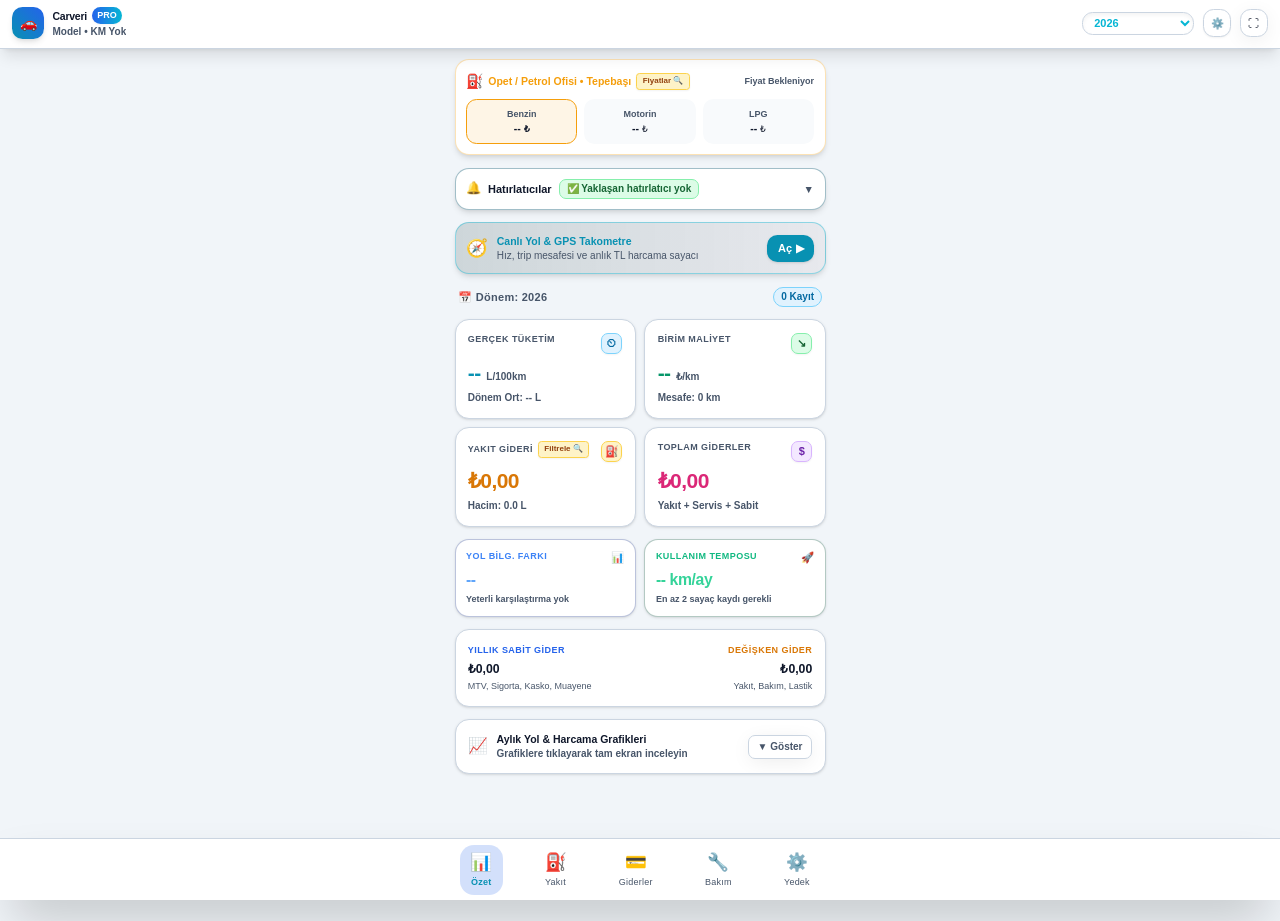
==== commit e4833b14: "Update index.html" ====
--- a/index.html
+++ b/index.html
@@ -3,449 +3,3664 @@
 <head>
   <meta charset="UTF-8" />
   <meta name="viewport" content="width=device-width, initial-scale=1.0, maximum-scale=1.0, user-scalable=no, viewport-fit=cover" />
-  <title>Carveri Trip & HUD</title>
-  <meta name="theme-color" content="#0b1329" />
+  <title>Carveri Pro</title>
+  
+  <meta id="metaThemeColor" name="theme-color" content="#0b1329" />
+  <meta name="mobile-web-app-capable" content="yes" />
+  <meta name="apple-mobile-web-app-capable" content="yes" />
+  <meta name="apple-mobile-web-app-status-bar-style" content="black-translucent" />
+
+  <link rel="manifest" href="./manifest.json" />
   <script>
+    (function() {
+      const stored = localStorage.getItem("ototakip_promax_theme_pref") || "auto";
+      let active = stored;
+      if (stored === "auto") {
+        active = (window.matchMedia && window.matchMedia('(prefers-color-scheme: dark)').matches) ? "midnight" : "light";
+      }
+      document.documentElement.setAttribute("data-theme", active);
+    })();
+
     if ('serviceWorker' in navigator) {
       window.addEventListener('load', () => {
-        navigator.serviceWorker.register('../sw.js', { scope: '../' }).catch(() => {});
+        navigator.serviceWorker.register('./sw.js').catch(() => {});
       });
     }
   </script>
-  <link rel="manifest" href="./manifest.json" />
-
-  <!-- Üst dizindeki mevcut yerel kütüphaneler -->
-  <script src="../libs/tailwind.js"></script>
-  <script src="../libs/jszip.min.js"></script>
-
+
+  <!-- PWA Çevrimdışı Çalışma Uyumlu Yerel Kütüphane Yolları -->
+  <script src="./libs/tailwind.js"></script>
+  <script src="./libs/chart.js"></script>
+  <script src="./libs/jszip.min.js"></script>
+
+  <!--<script src="https://cdn.tailwindcss.com"></script>
+  <script src="https://cdn.jsdelivr.net/npm/chart.js"></script>
+  <script src="https://cdnjs.cloudflare.com/ajax/libs/jszip/3.10.1/jszip.min.js"></script>
+-->
+  
   <style>
     :root {
       --sat: env(safe-area-inset-top, 0px);
       --sab: env(safe-area-inset-bottom, 0px);
     }
+    html[data-theme="midnight"] {
+      --bg-main: #0b1329;
+      --bg-header: rgba(11, 19, 41, 0.95);
+      --card-bg: #111c38;
+      --card-border: #1e2c4f;
+      --text-main: #f8fafc;
+      --text-muted: #94a3b8;
+      --sub-box-bg: rgba(30, 41, 59, 0.45);
+      --sub-box-border: #1e293b;
+      --input-bg: #0b1329;
+      --nav-bg: rgba(11, 19, 41, 0.98);
+      --chart-grid: #1e2c4f;
+      --reminder-box: rgba(30, 41, 59, 0.5);
+      --reminder-border: #334155;
+      --warn-text: #fbbf24;
+      --warn-bg: rgba(245, 158, 11, 0.15);
+      --warn-border: rgba(245, 158, 11, 0.35);
+
+      --badge-green-bg: rgba(6, 78, 59, 0.4);
+      --badge-green-text: #34d399;
+      --badge-green-border: rgba(16, 185, 129, 0.3);
+
+      --badge-blue-bg: rgba(30, 58, 138, 0.4);
+      --badge-blue-text: #60a5fa;
+      --badge-blue-border: rgba(59, 130, 246, 0.3);
+
+      --badge-cyan-bg: rgba(8, 51, 68, 0.5);
+      --badge-cyan-text: #38bdf8;
+      --badge-cyan-border: rgba(56, 189, 248, 0.3);
+
+      --badge-purple-bg: rgba(88, 28, 135, 0.4);
+      --badge-purple-text: #c084fc;
+      --badge-purple-border: rgba(168, 85, 247, 0.3);
+
+      --badge-amber-bg: rgba(120, 53, 15, 0.4);
+      --badge-amber-text: #fbbf24;
+      --badge-amber-border: rgba(245, 158, 11, 0.3);
+    }
+    html[data-theme="light"] {
+      --bg-main: #f1f5f9;
+      --bg-header: rgba(255, 255, 255, 0.98);
+      --card-bg: #ffffff;
+      --card-border: #cbd5e1;
+      --text-main: #0f172a;
+      --text-muted: #475569;
+      --sub-box-bg: #f8fafc;
+      --sub-box-border: #e2e8f0;
+      --input-bg: #ffffff;
+      --nav-bg: rgba(255, 255, 255, 0.98);
+      --chart-grid: #cbd5e1;
+      --reminder-box: #e2e8f0;
+      --reminder-border: #cbd5e1;
+      --warn-text: #9a3412;
+      --warn-bg: #ffedd5;
+      --warn-border: #fed7aa;
+
+      --badge-green-bg: #dcfce7;
+      --badge-green-text: #166534;
+      --badge-green-border: #86efac;
+
+      --badge-blue-bg: #dbeafe;
+      --badge-blue-text: #1e40af;
+      --badge-blue-border: #93c5fd;
+
+      --badge-cyan-bg: #e0f2fe;
+      --badge-cyan-text: #0369a1;
+      --badge-cyan-border: #7dd3fc;
+
+      --badge-purple-bg: #f3e8ff;
+      --badge-purple-text: #6b21a8;
+      --badge-purple-border: #d8b4fe;
+
+      --badge-amber-bg: #fef3c7;
+      --badge-amber-text: #92400e;
+      --badge-amber-border: #fcd34d;
+    }
+    html[data-theme="oled"] {
+      --bg-main: #000000;
+      --bg-header: rgba(0, 0, 0, 0.95);
+      --card-bg: #0a0a0a;
+      --card-border: #222222;
+      --text-main: #ffffff;
+      --text-muted: #737373;
+      --sub-box-bg: #141414;
+      --sub-box-border: #262626;
+      --input-bg: #000000;
+      --nav-bg: rgba(0, 0, 0, 0.98);
+      --chart-grid: #1c1c1c;
+      --reminder-box: #141414;
+      --reminder-border: #262626;
+      --warn-text: #fbbf24;
+      --warn-bg: rgba(245, 158, 11, 0.15);
+      --warn-border: rgba(245, 158, 11, 0.35);
+
+      --badge-green-bg: rgba(6, 78, 59, 0.4);
+      --badge-green-text: #34d399;
+      --badge-green-border: rgba(16, 185, 129, 0.3);
+
+      --badge-blue-bg: rgba(30, 58, 138, 0.4);
+      --badge-blue-text: #60a5fa;
+      --badge-blue-border: rgba(59, 130, 246, 0.3);
+
+      --badge-cyan-bg: rgba(8, 51, 68, 0.5);
+      --badge-cyan-text: #38bdf8;
+      --badge-cyan-border: rgba(56, 189, 248, 0.3);
+
+      --badge-purple-bg: rgba(88, 28, 135, 0.4);
+      --badge-purple-text: #c084fc;
+      --badge-purple-border: rgba(168, 85, 247, 0.3);
+
+      --badge-amber-bg: rgba(120, 53, 15, 0.4);
+      --badge-amber-text: #fbbf24;
+      --badge-amber-border: rgba(245, 158, 11, 0.3);
+    }
+    html { 
+      background-color: var(--bg-main); 
+      transition: background-color 0.25s ease, font-size 0.2s ease;
+      font-size: 14px;
+    }
     body {
-      background-color: #0b1329;
-      color: #f8fafc;
+      background-color: var(--bg-main);
+      color: var(--text-main);
       font-family: -apple-system, BlinkMacSystemFont, "Segoe UI", Roboto, sans-serif;
+      -webkit-tap-highlight-color: transparent;
+      user-select: none;
       padding-top: var(--sat);
-      padding-bottom: calc(1rem + var(--sab));
-      user-select: none;
-    }
-    .hud-card {
-      background: #111c38;
-      border: 1px solid #1e2c4f;
-      border-radius: 1.25rem;
-    }
-    .hud-glow {
-      box-shadow: 0 0 35px -5px rgba(6, 182, 212, 0.25);
+      padding-bottom: calc(5.5rem + var(--sab));
+      overflow-x: hidden;
+    }
+    .hidden {
+      display: none !important;
+      pointer-events: none !important;
+      opacity: 0 !important;
+    }
+    header {
+      background-color: var(--bg-header) !important;
+      border-color: var(--card-border) !important;
+      padding-top: calc(0.5rem + var(--sat)) !important;
+    }
+    .custom-card { 
+      background-color: var(--card-bg); 
+      border: 1px solid var(--card-border); 
+      box-shadow: 0 4px 20px -2px rgba(0, 0, 0, 0.08);
+      border-radius: 1rem;
+    }
+    .theme-sub-box {
+      background-color: var(--sub-box-bg);
+      border: 1px solid var(--sub-box-border);
+    }
+    .theme-warn-box {
+      background-color: var(--warn-bg);
+      border: 1px solid var(--warn-border);
+      color: var(--warn-text);
+    }
+    .custom-input { 
+      background-color: var(--input-bg) !important; 
+      border-color: var(--card-border) !important; 
+      color: var(--text-main) !important; 
+    }
+    .custom-muted { color: var(--text-muted) !important; }
+    
+    .theme-badge-green { background-color: var(--badge-green-bg); color: var(--badge-green-text); border: 1px solid var(--badge-green-border); }
+    .theme-badge-blue { background-color: var(--badge-blue-bg); color: var(--badge-blue-text); border: 1px solid var(--badge-blue-border); }
+    .theme-badge-cyan { background-color: var(--badge-cyan-bg); color: var(--badge-cyan-text); border: 1px solid var(--badge-cyan-border); }
+    .theme-badge-purple { background-color: var(--badge-purple-bg); color: var(--badge-purple-text); border: 1px solid var(--badge-purple-border); }
+    .theme-badge-amber { background-color: var(--badge-amber-bg); color: var(--badge-amber-text); border: 1px solid var(--badge-amber-border); }
+
+    nav { 
+      background-color: var(--nav-bg) !important; 
+      border-color: var(--card-border) !important; 
+      z-index: 40 !important;
+      position: fixed;
+      bottom: 0;
+      left: 0;
+      width: 100%;
+    }
+    .modal-backdrop { z-index: 50 !important; }
+    .history-scroll::-webkit-scrollbar { width: 4px; }
+    .history-scroll::-webkit-scrollbar-thumb { background: #3b82f6; border-radius: 4px; }
+    .no-scrollbar::-webkit-scrollbar { display: none; }
+    .no-scrollbar { -ms-overflow-style: none; scrollbar-width: none; }
+    @media print {
+      body * { visibility: hidden; }
+      #expertReportPrintArea, #expertReportPrintArea * { visibility: visible; }
+      #expertReportPrintArea { position: absolute; left: 0; top: 0; width: 100%; color: black !important; background: white !important; }
     }
   </style>
 </head>
-<body class="min-h-screen flex flex-col justify-between p-4 max-w-md mx-auto">
-
-  <!-- Üst Başlık & Araç Durumu -->
-  <header class="flex justify-between items-center py-2 border-b border-slate-800">
-    <div class="flex items-center gap-2.5">
-      <a href="../index.html" class="w-8 h-8 rounded-xl bg-slate-800 flex items-center justify-center text-xs text-slate-300 hover:text-white shadow">◀</a>
-      <div>
-        <h1 class="text-xs font-black text-cyan-400 tracking-wider">CARVERI TRIP & HUD</h1>
-        <p id="carDescHeader" class="text-[10px] text-slate-400 font-semibold">Senkronize ediliyor...</p>
+<body class="min-h-screen">
+
+  <header class="sticky top-0 z-30 backdrop-blur-xl border-b px-3.5 py-2.5 flex justify-between items-center shadow-lg">
+    <div class="flex items-center gap-2.5 min-w-0">
+      <div class="w-9 h-9 rounded-xl bg-gradient-to-tr from-cyan-600 to-blue-600 flex items-center justify-center text-white text-base shadow-md flex-shrink-0">🚗</div>
+      <div class="min-w-0 truncate">
+        <div class="flex items-center gap-1.5">
+          <h1 id="headerCarName" class="text-xs font-black tracking-tight truncate">Carveri</h1>
+          <span class="text-[9px] bg-gradient-to-r from-blue-600 to-cyan-500 text-white font-black px-1.5 py-0.5 rounded-full shadow-sm flex-shrink-0">PRO</span>
+        </div>
+        <p id="headerCarDesc" class="text-[10px] custom-muted font-semibold truncate">Kayıtlı Veri Yok</p>
       </div>
     </div>
-    <div class="flex items-center gap-2">
-      <label class="cursor-pointer bg-slate-800 hover:bg-slate-700 px-2.5 py-1.5 rounded-xl text-[10px] font-bold text-cyan-300 flex items-center gap-1 border border-slate-700">
-        <span>📦</span> ZIP Oku
-        <input type="file" accept=".zip" onchange="loadZipBackup(event)" class="hidden" />
-      </label>
+    
+    <div class="flex items-center gap-2.5 flex-shrink-0 ml-2">
+      <select id="globalYearSelect" onchange="changeActiveYear(this.value)" class="text-[11px] font-extrabold py-1 px-2 rounded-xl custom-card border outline-none text-cyan-500 shadow-inner">
+      </select>
+      <button onclick="cycleTheme()" id="btnThemeToggle" title="Tema Değiştir" class="h-8 w-8 rounded-xl custom-card flex items-center justify-center text-xs shadow-sm hover:scale-105 transition-transform">
+        <span id="themeIcon">⚙️</span>
+      </button>
+      <button onclick="toggleFullScreen()" title="Tam Ekran" class="w-8 h-8 rounded-xl custom-card flex items-center justify-center text-[11px] hover:scale-105 transition-transform">⛶</button>
     </div>
   </header>
 
-  <!-- Hedefe Yol Tarifi Köprüsü (Google Haritalar) -->
-  <div class="hud-card p-3 my-2 border-cyan-900/40">
-    <div class="flex gap-2">
-      <input type="text" id="targetNavInput" placeholder="Nereye gideceksiniz? (örn: Ankara AŞTİ)" class="flex-1 bg-slate-900 border border-slate-700 text-xs px-3 py-2 rounded-xl text-white outline-none font-medium placeholder-slate-500" />
-      <button onclick="launchExternalNav()" class="bg-blue-600 hover:bg-blue-500 text-white text-xs font-black px-3.5 py-2 rounded-xl shadow flex items-center gap-1 whitespace-nowrap">
-        <span>🧭</span> Tarif
-      </button>
+  <main class="max-w-md mx-auto p-3 space-y-3.5 pb-20">
+
+    <!-- 1. SEKME: ÖZET -->
+    <div id="tabDashboard" class="space-y-3.5">
+      <!-- CANLI AKARYAKIT FİYATLARI KARTI (TIKLANABİLİR) -->
+      <div id="liveFuelPricesCard" onclick="openAllFuelPricesModal()" class="custom-card p-3 shadow-md border-amber-500/30 cursor-pointer hover:border-amber-500/60 transition-all active:scale-[0.99]">
+        <div class="flex justify-between items-center mb-2">
+          <div class="flex items-center gap-1.5">
+            <span class="text-base">⛽</span>
+            <span class="text-xs font-black text-amber-500">Opet / Petrol Ofisi • Tepebaşı</span>
+            <span class="text-[8px] theme-badge-amber font-black px-1.5 py-0.5 rounded shadow-sm">Fiyatlar 🔍</span>
+          </div>
+          <span id="fuelPriceUpdateBadge" class="text-[9px] custom-muted font-bold">Yükleniyor...</span>
+        </div>
+		
+        <div class="grid grid-cols-3 gap-2 text-center text-xs">
+          <div id="boxPriceBenzin" class="p-2 rounded-xl theme-sub-box border border-transparent transition-all">
+            <span class="text-[9px] custom-muted block font-bold">Benzin</span>
+            <b id="valPriceBenzin" class="text-xs font-black">--</b> <span class="text-[9px]">₺</span>
+          </div>
+          <div id="boxPriceMotorin" class="p-2 rounded-xl theme-sub-box border border-transparent transition-all">
+            <span class="text-[9px] custom-muted block font-bold">Motorin</span>
+            <b id="valPriceMotorin" class="text-xs font-black">--</b> <span class="text-[9px]">₺</span>
+          </div>
+          <div id="boxPriceLpg" class="p-2 rounded-xl theme-sub-box border border-transparent transition-all">
+            <span class="text-[9px] custom-muted block font-bold">LPG</span>
+            <b id="valPriceLpg" class="text-xs font-black">--</b> <span class="text-[9px]">₺</span>
+          </div>
+        </div>
+      </div>
+      <div id="collapsibleReminderStrip" class="custom-card p-3 shadow-md cursor-pointer border-cyan-800/40" onclick="toggleSubReminderPanel()">
+        <div class="flex justify-between items-center text-xs">
+          <div class="flex items-center gap-2 truncate">
+            <span class="text-cyan-500 text-sm animate-pulse">🔔</span>
+            <span class="font-bold text-[11px]">Hatırlatıcılar</span>
+            <span id="stripQuickBadge" class="text-[10px] theme-badge-green px-2 py-0.5 rounded-lg font-bold truncate">✅ Yaklaşan hatırlatıcı yok</span>
+          </div>
+          <span id="stripToggleIcon" class="text-xs custom-muted font-bold ml-2">▼</span>
+        </div>
+        <div id="subReminderDetails" class="grid grid-cols-2 gap-2 text-[11px] pt-2.5 mt-2 border-t border-slate-700/40 hidden"></div>
+      </div>
+
+      <div id="activeRouteBanner" class="custom-card p-3 shadow border-cyan-500/50 hidden">
+        <div class="flex justify-between items-start">
+          <div>
+            <div class="flex items-center gap-1.5">
+              <span class="text-xs font-black text-cyan-500">🧭 AKTİF ROTA:</span>
+              <span id="arName" class="text-xs font-black">Tatil Rotası</span>
+            </div>
+            <p id="arDetails" class="text-[10px] custom-muted font-semibold mt-1">Mesafe: 0 km • Saf Ort: -- L/100km</p>
+          </div>
+          <button onclick="finishRoutePrompt()" class="bg-rose-600 hover:bg-rose-500 text-white text-[10px] font-black px-2.5 py-1 rounded-lg shadow">Rotayı Bitir</button>
+        </div>
+      </div>
+
+      <!-- TAMAMLANAN ROTALAR GEÇMİŞİ -->
+      <div id="completedRoutesCard" class="custom-card p-3.5 shadow space-y-2.5 hidden">
+        <div class="flex justify-between items-center border-b border-slate-700/40 pb-2">
+          <div class="flex items-center gap-2">
+            <span class="text-base">🧭</span>
+            <h4 class="text-xs font-black text-cyan-600 dark:text-cyan-400">Tamamlanan Rota Geçmişi</h4>
+          </div>
+          <span id="routeCountBadge" class="text-[9px] font-bold theme-badge-cyan px-2 py-0.5 rounded-full">0 Rota</span>
+        </div>
+        <div id="completedRoutesList" class="space-y-2 text-xs"></div>
+      </div>
+	  
+	  <!-- CARVERI TRIP / GPS MODU KÖPRÜSÜ -->
+      <div class="custom-card p-3 shadow-md border-cyan-500/40 flex justify-between items-center bg-gradient-to-r from-cyan-950/20 to-blue-950/10">
+        <div class="flex items-center gap-2.5">
+          <span class="text-xl">🧭</span>
+          <div>
+            <h4 class="text-xs font-black text-cyan-600 dark:text-cyan-400">Canlı Yol & GPS Takometre</h4>
+            <p class="text-[10px] custom-muted font-medium">Hız, trip mesafesi ve anlık TL harcama sayacı</p>
+          </div>
+        </div>
+        <a href="./trip/index.html" class="px-3 py-1.5 bg-cyan-600 hover:bg-cyan-500 text-white text-[11px] font-black rounded-xl shadow whitespace-nowrap transition-transform active:scale-95 flex items-center gap-1">
+          <span>Aç</span> <span>▶</span>
+        </a>
+      </div>
+
+      <div class="flex justify-between items-center px-1">
+        <span class="text-[11px] font-bold custom-muted tracking-wide flex items-center gap-1">
+          <span>📅</span> <span id="dashPeriodTitle">Dönem: --</span>
+        </span>
+        <span id="dashTotalEntries" class="text-[10px] font-extrabold theme-badge-cyan px-2 py-0.5 rounded-full">0 Kayıt</span>
+      </div>
+
+      <div class="grid grid-cols-2 gap-2.5">
+        <div class="custom-card p-3.5 shadow relative overflow-hidden group hover:border-cyan-500/50 transition-colors">
+          <div class="flex justify-between items-start">
+            <span class="text-[9px] font-extrabold custom-muted uppercase tracking-wider">GERÇEK TÜKETİM</span>
+            <span class="w-6 h-6 rounded-lg theme-badge-cyan flex items-center justify-center text-[11px] shadow-sm font-bold">⏲</span>
+          </div>
+          <div class="mt-1.5">
+            <span id="statLatestCons" class="text-2xl font-black text-cyan-600 dark:text-cyan-400 tracking-tight">--</span>
+            <span class="text-[10px] font-bold custom-muted ml-0.5">L/100km</span>
+          </div>
+          <p id="statAvgCons" class="text-[10px] custom-muted mt-1 font-semibold">Dönem Ort: -- L</p>
+        </div>
+
+        <div class="custom-card p-3.5 shadow relative overflow-hidden group hover:border-emerald-500/50 transition-colors">
+          <div class="flex justify-between items-start">
+            <span class="text-[9px] font-extrabold custom-muted uppercase tracking-wider">BİRİM MALİYET</span>
+            <span class="w-6 h-6 rounded-lg theme-badge-green flex items-center justify-center text-[11px] shadow-sm font-bold">↘</span>
+          </div>
+          <div class="mt-1.5">
+            <span id="statCostPerKm" class="text-2xl font-black text-emerald-600 dark:text-emerald-400 tracking-tight">--</span>
+            <span class="text-[10px] font-bold custom-muted ml-0.5">₺/km</span>
+          </div>
+          <p id="statTotalDistance" class="text-[10px] custom-muted mt-1 font-semibold">Mesafe: 0 km</p>
+        </div>
+
+        <div onclick="openCustomFuelFilterModal()" class="custom-card p-3.5 shadow relative overflow-hidden group hover:border-amber-500/50 transition-all cursor-pointer">
+          <div class="flex justify-between items-start">
+            <div class="flex items-center gap-1.5">
+              <span class="text-[9px] font-extrabold custom-muted uppercase tracking-wider">YAKIT GİDERİ</span>
+              <span class="text-[8px] theme-badge-amber font-black px-1.5 py-0.5 rounded shadow-sm">Filtrele 🔍</span>
+            </div>
+            <span class="w-6 h-6 rounded-lg theme-badge-amber flex items-center justify-center text-[11px] shadow-sm font-bold">⛽</span>
+          </div>
+          <div class="mt-1.5">
+            <span id="statFuelExpense" class="text-2xl font-black text-amber-600 dark:text-amber-400 tracking-tight">₺0</span>
+          </div>
+          <p id="statFuelVolume" class="text-[10px] custom-muted mt-1 font-semibold">Hacim: 0.0 L</p>
+        </div>
+
+        <div class="custom-card p-3.5 shadow relative overflow-hidden group hover:border-pink-500/50 transition-colors">
+          <div class="flex justify-between items-start">
+            <span class="text-[9px] font-extrabold custom-muted uppercase tracking-wider">TOPLAM GİDERLER</span>
+            <span class="w-6 h-6 rounded-lg theme-badge-purple flex items-center justify-center text-[11px] shadow-sm font-bold">$</span>
+          </div>
+          <div class="mt-1.5">
+            <span id="statTotalOwnership" class="text-2xl font-black text-pink-600 dark:text-pink-400 tracking-tight">₺0</span>
+          </div>
+          <p id="statFixedExpense" class="text-[10px] custom-muted mt-1 font-semibold">Yakıt + Servis + Sabit</p>
+        </div>
+      </div>
+		
+		
+		
+      <!-- YOL BİLGİSAYARI SAPMA VE KULLANIM TEMPOSU KARTLARI -->
+      <div class="grid grid-cols-2 gap-2.5">
+        <div class="custom-card p-3 shadow border-blue-900/30">
+          <div class="flex justify-between items-start">
+            <span class="text-[9px] font-extrabold text-blue-500 uppercase tracking-wider">YOL BİLG. FARKI</span>
+            <span class="text-xs">📊</span>
+          </div>
+          <div class="mt-1">
+            <span id="statDashBiasVal" class="text-lg font-black text-blue-400 tracking-tight">--</span>
+          </div>
+          <p id="statDashBiasDesc" class="text-[9px] custom-muted mt-0.5 font-semibold leading-tight">Yol bilgisayarı sapması</p>
+        </div>
+
+        <div class="custom-card p-3 shadow border-emerald-900/30">
+          <div class="flex justify-between items-start">
+            <span class="text-[9px] font-extrabold text-emerald-500 uppercase tracking-wider">KULLANIM TEMPOSU</span>
+            <span class="text-xs">🚀</span>
+          </div>
+          <div class="mt-1">
+            <span id="statUsagePaceVal" class="text-lg font-black text-emerald-400 tracking-tight">-- km/ay</span>
+          </div>
+          <p id="statUsageProjDesc" class="text-[9px] custom-muted mt-0.5 font-semibold leading-tight">Yıl sonu projeksiyonu</p>
+        </div>
+      </div>
+
+      <div class="custom-card p-3.5 shadow flex justify-between items-center text-xs">
+        <div>
+          <span class="text-[9px] font-black uppercase tracking-wider text-blue-600 dark:text-blue-400">YILLIK SABİT GİDER</span>
+          <div id="statFixedExpenseVal" class="text-sm font-black mt-1">₺0</div>
+          <span class="text-[9px] custom-muted font-medium">MTV, Sigorta, Kasko, Muayene</span>
+        </div>
+        <div class="text-right">
+          <span class="text-[9px] font-black uppercase tracking-wider text-amber-600 dark:text-amber-400">DEĞİŞKEN GİDER</span>
+          <div id="statVariableExpense" class="text-sm font-black mt-1">₺0</div>
+          <span class="text-[9px] custom-muted font-medium">Yakıt, Bakım, Lastik</span>
+        </div>
+      </div>
+
+      <div class="custom-card overflow-hidden shadow">
+        <button onclick="toggleChartsAccordion()" class="w-full p-3.5 flex justify-between items-center text-left hover:bg-slate-800/10 transition-all">
+          <div class="flex items-center gap-2.5">
+            <span class="text-lg text-cyan-500">📈</span>
+            <div>
+              <h4 class="text-xs font-black">Aylık Yol & Harcama Grafikleri</h4>
+              <p class="text-[10px] custom-muted font-semibold">Grafiklere tıklayarak tam ekran inceleyin</p>
+            </div>
+          </div>
+          <span id="chartAccordionIcon" class="text-[10px] custom-muted font-bold px-2.5 py-1 rounded-lg custom-card border">▼ Göster</span>
+        </button>
+
+        <div id="chartsAccordionBody" class="hidden p-3.5 pt-0 space-y-3.5 border-t border-slate-700/40">
+          <div onclick="openLandscapeChart('km')" class="custom-card p-3.5 shadow transition-all mt-3.5 cursor-pointer hover:border-blue-500/50">
+            <div class="flex justify-between items-start mb-2">
+              <div>
+                <h4 class="text-xs font-black flex items-center gap-1.5"><span class="text-blue-500">📈</span> Aylık Yol Analizi <span class="text-[10px] text-blue-400 font-normal">⛶ Büyüt</span></h4>
+                <p id="kmDiffSummary" class="text-[10px] text-cyan-500 mt-0.5 font-bold">Aylık/günlük detay için tıklayın</p>
+              </div>
+              <span class="text-[9px] font-bold px-2 py-0.5 rounded-md theme-badge-blue">KM Bar</span>
+            </div>
+            <div class="h-36 w-full pointer-events-none"><canvas id="monthlyKmCanvas"></canvas></div>
+          </div>
+
+          <div onclick="openLandscapeChart('fuel')" class="custom-card p-3.5 shadow cursor-pointer hover:border-amber-500/50 transition-all">
+            <div class="flex justify-between items-start mb-2">
+              <div>
+                <h4 class="text-xs font-black flex items-center gap-1.5" id="fuelChartTitleHeader"><span class="text-amber-500">⛽</span> Aylık Yakıt Trendi (₺ Tutar) <span class="text-[10px] text-amber-400 font-normal">⛶ Büyüt</span></h4>
+                <p class="text-[10px] custom-muted mt-0.5 font-medium">Tutar / Litre modu</p>
+              </div>
+              <div class="flex items-center gap-1" onclick="event.stopPropagation()">
+                <button onclick="toggleFuelChartMode('tl')" id="chartModeBtnTl" class="text-[9px] font-bold px-2.5 py-1 rounded-md bg-amber-600 text-white shadow">₺ Tutar</button>
+                <button onclick="toggleFuelChartMode('lit')" id="chartModeBtnLit" class="text-[9px] font-bold px-2.5 py-1 rounded-md custom-card custom-muted">⛽ Litre</button>
+              </div>
+            </div>
+            <div class="h-36 w-full pointer-events-none"><canvas id="monthlyFuelCanvas"></canvas></div>
+          </div>
+
+          <div onclick="openLandscapeChart('price')" class="custom-card p-3.5 shadow cursor-pointer hover:border-cyan-500/50 transition-all">
+            <div class="flex justify-between items-start mb-2">
+              <div>
+                <h4 class="text-xs font-black flex items-center gap-1.5"><span class="text-cyan-500">📊</span> Pompa Litre Fiyat Trendi (₺ / L) <span class="text-[10px] text-cyan-400 font-normal">⛶ Büyüt</span></h4>
+                <p class="text-[10px] custom-muted mt-0.5 font-medium">Zaman sırasına göre fiyat eğrisi</p>
+              </div>
+              <span class="text-[9px] font-bold px-2 py-0.5 rounded-md theme-badge-cyan">Birim</span>
+            </div>
+            <div class="h-32 w-full pointer-events-none"><canvas id="priceTrendCanvas"></canvas></div>
+          </div>
+        </div>
+      </div>
+    </div>
+
+    <!-- 2. SEKME: YAKIT -->
+    <div id="tabFuel" class="space-y-3 hidden">
+      
+      <!-- KOKPİT MENZİL & DEPO KARTI (TEMA UYUMLU) -->
+      <div id="fuelRangeBanner" class="custom-card p-4 shadow-md border-cyan-500/30 relative overflow-hidden bg-gradient-to-br from-blue-900/10 to-cyan-900/5 dark:from-slate-900/90 dark:to-slate-900/40">
+        <div class="flex justify-between items-end mb-2.5">
+          <div>
+            <span class="text-[9px] font-black uppercase tracking-wider text-cyan-600 dark:text-cyan-400 block">Kalan Tahmini Menzil</span>
+            <div class="flex items-baseline gap-1 mt-0.5">
+              <span id="fuelRangeMainKm" class="text-3xl font-black text-cyan-600 dark:text-cyan-400 tracking-tight">--</span>
+              <span class="text-xs font-bold text-cyan-600 dark:text-cyan-500">KM</span>
+            </div>
+            <span id="fuelRangeText" class="text-[9px] custom-muted block font-medium mt-0.5">Tüketim bekleniyor</span>
+          </div>
+          
+          <div class="text-right">
+            <span class="text-[9px] font-black uppercase tracking-wider custom-muted block">Depodaki Yakıt</span>
+            <div class="flex items-baseline justify-end gap-1 mt-0.5">
+              <span id="fuelBarsPercent" class="text-xl font-black text-emerald-600 dark:text-emerald-400">--%</span>
+              <span id="fuelBarsLiters" class="text-[10px] custom-muted font-semibold">(-- L)</span>
+            </div>
+          </div>
+        </div>
+
+        <!-- İnce Segmentli / Kademeli Yakıt Çubuğu -->
+        <div class="w-full bg-slate-200 dark:bg-slate-800/80 h-2 rounded-full overflow-hidden p-0.5 border border-slate-300 dark:border-slate-700/50 mb-3">
+          <div id="fuelProgressBar" class="bg-gradient-to-r from-emerald-500 via-cyan-500 to-blue-500 h-full rounded-full transition-all duration-500" style="width: 0%;"></div>
+        </div>
+
+        <!-- Alt Bilgi Şeridi -->
+        <div class="pt-2.5 border-t border-slate-200 dark:border-slate-700/40 flex justify-between items-center text-[10px]">
+          <div class="flex items-center gap-1.5">
+            <span class="text-amber-600 dark:text-amber-500 font-bold">⛽ Depo Fulleme:</span>
+            <span id="fullTankCostEstimate" class="font-black text-slate-800 dark:text-white">Hesaplanıyor...</span>
+          </div>
+          <div class="custom-muted font-semibold">
+            Son Full: <span id="lastFuelDiffInfo" class="text-cyan-600 dark:text-cyan-400 font-bold">--</span>
+          </div>
+        </div>
+      </div>
+
+      <div class="flex justify-between items-center mb-1">
+        <div>
+          <h3 class="text-xs font-black">Yakıt & Kilometre Kayıtları</h3>
+          <p id="fuelPeriodIndicator" class="text-[10px] text-cyan-600 dark:text-cyan-400 font-semibold"></p>
+        </div>
+        <div class="flex items-center gap-2">
+          <button onclick="openOdoModal()" class="bg-indigo-600 hover:bg-indigo-500 text-white text-[11px] font-black px-2.5 py-1.5 rounded-xl flex items-center gap-1 shadow-md">
+            <span>📍</span> Sadece KM
+          </button>
+          <button onclick="openFuelModal()" class="bg-blue-600 hover:bg-blue-500 text-white text-[11px] font-black px-3 py-1.5 rounded-xl flex items-center gap-1 shadow-md">
+            <span>+</span> Yakıt Ekle
+          </button>
+        </div>
+      </div>
+
+      <div class="relative">
+        <input type="text" id="fuelSearchInput" oninput="renderFuelCards(getFilteredCombinedLogs())" placeholder="İstasyon, şube, kart veya tarih ara..." class="w-full text-xs p-2.5 rounded-xl custom-input border outline-none pl-8 pr-8 font-medium shadow-inner" />
+        <span class="absolute left-2.5 top-3 text-xs custom-muted">🔍</span>
+        <button onclick="clearFuelSearch()" id="fuelClearBtn" class="absolute right-2.5 top-2.5 text-xs custom-muted hover:text-cyan-500 hidden font-bold">✕</button>
+      </div>
+
+      <!-- KAPSÜL TİPİ SEGMENTED FİLTRE ÇUBUĞU (TEMA UYUMLU) -->
+      <div class="p-1 rounded-2xl theme-sub-box border border-slate-300 dark:border-slate-800 flex gap-1 text-[10px] font-bold">
+        <button onclick="setFuelViewFilter('all')" id="fuelViewFilter_all" class="flex-1 py-1.5 rounded-xl bg-blue-600 text-white shadow font-black transition-all">Tümü</button>
+        <button onclick="setFuelViewFilter('fuel')" id="fuelViewFilter_fuel" class="flex-1 py-1.5 rounded-xl custom-muted hover:text-blue-600 dark:hover:text-white transition-all">⛽ Sadece Yakıtlar</button>
+        <button onclick="setFuelViewFilter('odo')" id="fuelViewFilter_odo" class="flex-1 py-1.5 rounded-xl custom-muted hover:text-blue-600 dark:hover:text-white transition-all">📍 Sadece KM</button>
+      </div>
+
+      <div id="fuelCardsList" class="space-y-2.5"></div>
+    </div>
+
+    <!-- 3. SEKME: GİDERLER -->
+    <div id="tabExpenses" class="space-y-3 hidden">
+      <div class="flex justify-between items-center mb-1">
+        <div>
+          <h3 class="text-xs font-black">Bakım, Sigorta & Harcamalar</h3>
+          <p class="text-[10px] text-cyan-600 dark:text-cyan-400 font-semibold">Tüm Sabit ve Değişken Giderler</p>
+        </div>
+        <button onclick="openExpenseModal()" class="bg-emerald-600 hover:bg-emerald-500 text-white text-[11px] font-black px-3 py-1.5 rounded-xl flex items-center gap-1 shadow-md">
+          <span>+</span> Gider Ekle
+        </button>
+      </div>
+
+      <div class="custom-card overflow-hidden shadow border-purple-900/40">
+        <button onclick="toggleCardAccordion()" class="w-full p-3 flex justify-between items-center text-left hover:bg-slate-800/10 transition-all">
+          <div class="flex items-center gap-2.5">
+            <span class="text-lg text-purple-400">💳</span>
+            <div>
+              <h4 class="text-xs font-black">Kart & Kampanya Yönetimi</h4>
+              <p id="cardAccordionSubText" class="text-[10px] custom-muted font-medium">Harcama ve bonus dökümü</p>
+            </div>
+          </div>
+          <span id="cardAccordionIcon" class="text-[10px] custom-muted font-bold px-2.5 py-1 rounded-lg custom-card border">▼ Göster</span>
+        </button>
+
+        <div id="cardAccordionBody" class="hidden p-3.5 pt-1 space-y-3 border-t border-slate-700/40">
+          <div id="paymentBreakdownContainer" class="grid grid-cols-2 gap-2.5 text-[10px]"></div>
+
+          <div class="pt-2 border-t border-slate-700/40 flex gap-2">
+            <input type="text" id="newPaymentMethodInput" placeholder="örn: Maximum, Bonus..." class="flex-1 text-[11px] custom-input border p-2 rounded-xl outline-none font-medium" />
+            <button onclick="addNewCustomCard()" class="px-3 py-2 bg-purple-600 hover:bg-purple-500 text-white font-black text-[11px] rounded-xl shadow whitespace-nowrap">+ Kart Ekle</button>
+          </div>
+        </div>
+      </div>
+
+      <div class="relative">
+        <input type="text" id="expenseSearchInput" oninput="renderExpenseCards()" placeholder="Kategori, açıklama veya kart ara..." class="w-full text-xs p-2.5 rounded-xl custom-input border outline-none pl-8 font-medium shadow-inner" />
+        <span class="absolute left-2.5 top-3 text-xs custom-muted">🔍</span>
+      </div>
+
+      <div class="flex gap-1.5 overflow-x-auto no-scrollbar py-1 text-[10px] font-black">
+        <button onclick="filterExpenseCategory('all')" id="expChip_all" class="px-3 py-1.5 rounded-full bg-blue-600 text-white whitespace-nowrap shadow-md">Tümü</button>
+        <button onclick="filterExpenseCategory('Periyodik Bakım')" id="expChip_Periyodik Bakım" class="px-3 py-1.5 rounded-full custom-card whitespace-nowrap custom-muted hover:text-white">🛠️ Bakım</button>
+        <button onclick="filterExpenseCategory('Sigorta')" id="expChip_Sigorta" class="px-3 py-1.5 rounded-full custom-card whitespace-nowrap custom-muted hover:text-white">🛡️ Kasko/Sigorta</button>
+        <button onclick="filterExpenseCategory('MTV')" id="expChip_MTV" class="px-3 py-1.5 rounded-full custom-card whitespace-nowrap custom-muted hover:text-white">🏛️ MTV</button>
+        <button onclick="filterExpenseCategory('Lastik')" id="expChip_Lastik" class="px-3 py-1.5 rounded-full custom-card whitespace-nowrap custom-muted hover:text-white">🛞 Lastik</button>
+        <button onclick="filterExpenseCategory('TÜVTÜRK Muayene')" id="expChip_TÜVTÜRK Muayene" class="px-3 py-1.5 rounded-full custom-card whitespace-nowrap custom-muted hover:text-white">🔍 Muayene</button>
+      </div>
+
+      <div id="expenseCardsList" class="space-y-2.5"></div>
+    </div>
+
+    <!-- 4. SEKME: BAKIM & LASTİK -->
+    <div id="tabTires" class="space-y-3.5 hidden">
+      <div class="custom-card p-3.5 shadow">
+        <div class="flex gap-1.5 p-1 bg-slate-800/10 rounded-xl mb-3">
+          <button onclick="switchTireSeason('summer')" id="btnTireSummer" class="flex-1 py-2 text-[11px] font-black rounded-lg transition-all theme-badge-amber shadow-sm">☀ Yazlık Set</button>
+          <button onclick="switchTireSeason('winter')" id="btnTireWinter" class="flex-1 py-2 text-[11px] font-black rounded-lg transition-all custom-muted hover:text-white">❄️ Kışlık Set</button>
+        </div>
+
+        <div class="flex justify-between items-center mb-2.5">
+          <div>
+            <h4 id="tireSetTitle" class="text-xs font-black flex items-center gap-1.5"><span>☀</span> Yazlık Lastik Seti (4 Tekerlek)</h4>
+            <p id="tireSeasonStatusBadge" class="text-[10px] font-bold text-emerald-600 dark:text-emerald-400"></p>
+          </div>
+          <button onclick="openTireMountModal()" id="btnMakeActiveSet" class="text-[10px] font-black px-2.5 py-1.5 rounded-xl bg-blue-600 hover:bg-blue-500 text-white shadow-md">Seti Tak / Değiştir</button>
+        </div>
+
+        <div class="p-3 theme-sub-box rounded-xl mb-3 space-y-1.5 text-[11px]">
+          <div class="flex justify-between"><span class="custom-muted font-semibold">Takılma Zamanı:</span><span id="tireMountedDate" class="font-bold">--</span></div>
+          <div class="flex justify-between"><span class="custom-muted font-semibold">Takıldığı KM:</span><span id="tireMountedKm" class="font-bold">--</span></div>
+          <div class="flex justify-between"><span class="custom-muted font-semibold">Bu Sezon Yapılan Yol:</span><span id="tireSeasonDistance" class="font-black text-cyan-600 dark:text-cyan-400">0 km</span></div>
+          <div id="tireRotationAlert" class="p-2 rounded-lg theme-warn-box text-[10px] font-black pt-1.5 mt-1 hidden">
+            ⚠️ Rotasyon Uyarısı: Ön-arka lastikleri yer değiştirme zamanı yaklaştı (+10.000 km).
+          </div>
+        </div>
+
+        <div class="relative max-w-[260px] mx-auto py-2">
+          <div class="w-32 h-52 mx-auto rounded-2xl border border-dashed border-slate-700/60 flex flex-col items-center justify-between py-3 theme-sub-box">
+            <span class="text-[9px] custom-muted font-black tracking-widest uppercase">ÖN KAPUT</span>
+            <span class="text-2xl opacity-40">🚙</span>
+            <span class="text-[9px] custom-muted font-black tracking-widest uppercase">BAGAJ</span>
+          </div>
+
+          <div onclick="openTireActionModal('sol_on')" class="absolute top-2 left-0 w-24 custom-card p-2 rounded-xl text-center cursor-pointer shadow-md hover:border-cyan-500 transition-all">
+            <div class="text-[9px] font-black text-blue-600 dark:text-blue-400">SOL ÖN</div>
+            <div id="stat_sol_on_status" class="text-[10px] font-bold text-emerald-600 dark:text-emerald-400 mt-0.5 truncate">Sorunsuz</div>
+          </div>
+          <div onclick="openTireActionModal('sag_on')" class="absolute top-2 right-0 w-24 custom-card p-2 rounded-xl text-center cursor-pointer shadow-md hover:border-cyan-500 transition-all">
+            <div class="text-[9px] font-black text-blue-600 dark:text-blue-400">SAĞ ÖN</div>
+            <div id="stat_sag_on_status" class="text-[10px] font-bold text-emerald-600 dark:text-emerald-400 mt-0.5 truncate">Sorunsuz</div>
+          </div>
+          <div onclick="openTireActionModal('sol_arka')" class="absolute bottom-2 left-0 w-24 custom-card p-2 rounded-xl text-center cursor-pointer shadow-md hover:border-cyan-500 transition-all">
+            <div class="text-[9px] font-black text-blue-600 dark:text-blue-400">SOL ARKA</div>
+            <div id="stat_sol_arka_status" class="text-[10px] font-bold text-emerald-600 dark:text-emerald-400 mt-0.5 truncate">Sorunsuz</div>
+          </div>
+          <div onclick="openTireActionModal('sag_arka')" class="absolute bottom-2 right-0 w-24 custom-card p-2 rounded-xl text-center cursor-pointer shadow-md hover:border-cyan-500 transition-all">
+            <div class="text-[9px] font-black text-blue-600 dark:text-blue-400">SAĞ ARKA</div>
+            <div id="stat_sag_arka_status" class="text-[10px] font-bold text-emerald-600 dark:text-emerald-400 mt-0.5 truncate">Sorunsuz</div>
+          </div>
+        </div>
+      </div>
+
+      <div class="custom-card p-3.5 shadow space-y-2.5">
+        <div class="flex justify-between items-center border-b border-slate-700/40 pb-2">
+          <h4 class="text-xs font-black flex items-center gap-1.5 text-cyan-600 dark:text-cyan-400"><span>🔧</span> Parça & Değişenler</h4>
+          <button onclick="openExpenseModal()" class="text-[10px] font-black px-2.5 py-1 bg-emerald-600 text-white rounded-lg shadow">+ Parça Ekle</button>
+        </div>
+        <div id="maintenancePartsList" class="space-y-2 text-xs"></div>
+      </div>
+    </div>
+
+    <!-- 5. SEKME: YEDEK, NOTLAR & AYARLAR -->
+    <div id="tabBackup" class="space-y-3.5 hidden">
+      <div class="custom-card overflow-hidden shadow">
+        <button onclick="toggleProfileAccordion()" class="w-full p-3.5 flex justify-between items-center text-left hover:bg-slate-800/10 transition-all">
+          <div class="flex items-center gap-2.5">
+            <span class="text-lg text-blue-500">🚙</span>
+            <div>
+              <h4 class="text-xs font-black">Araç Profil & Depo Ayarları</h4>
+              <p id="profileAccordionSubText" class="text-[10px] custom-muted font-semibold">Model ve depo kapasitesi</p>
+            </div>
+          </div>
+          <span id="profileAccordionIcon" class="text-[10px] custom-muted font-bold px-2.5 py-1 rounded-lg custom-card border">▼ Düzenle</span>
+        </button>
+
+        <div id="profileAccordionBody" class="hidden p-4 pt-0 space-y-3 border-t border-slate-700/40">
+          <div class="space-y-2.5 text-xs pt-2">
+            <div>
+              <label class="custom-muted text-[11px] font-semibold">Araç Adı</label>
+              <input type="text" id="cfgCarName" placeholder="Aracım" class="w-full mt-1 custom-input border p-2.5 rounded-xl outline-none text-xs font-medium" />
+            </div>
+            <div>
+              <label class="custom-muted text-[11px] font-semibold">Model / Açıklama</label>
+              <input type="text" id="cfgCarDesc" placeholder="örn: 1.0 TCe" class="w-full mt-1 custom-input border p-2.5 rounded-xl outline-none text-xs font-medium" />
+            </div>
+            <div>
+              <label class="custom-muted text-[11px] font-semibold">Ana Yakıt Türü</label>
+              <select id="cfgFuelType" class="w-full mt-1 custom-input border p-2.5 rounded-xl outline-none text-xs font-bold">
+                <option value="benzin">Benzin</option>
+                <option value="motorin">Motorin (Dizel)</option>
+              </select>
+            </div>
+            <div class="grid grid-cols-2 gap-2.5 pt-1 border-t border-slate-700/30">
+              <div>
+                <label class="custom-muted text-[11px] font-semibold">Depo Kapasitesi (Litre)</label>
+                <input type="number" id="cfgFuelTank" placeholder="50" class="w-full mt-1 custom-input border p-2.5 rounded-xl outline-none text-xs font-black text-cyan-600 dark:text-cyan-400" />
+              </div>
+              <div class="flex items-center gap-2 pt-5">
+                <input type="checkbox" id="cfgHasLpg" onchange="toggleLpgConfigField()" class="w-4 h-4 rounded text-blue-600" />
+                <label for="cfgHasLpg" class="text-[11px] font-bold">LPG Var</label>
+              </div>
+            </div>
+            <div id="lpgConfigField" class="hidden">
+              <label class="custom-muted text-[11px] font-semibold">LPG Tankı (Litre)</label>
+              <input type="number" id="cfgLpgTank" placeholder="örn: 40" class="w-full mt-1 custom-input border p-2.5 rounded-xl outline-none text-xs font-black text-amber-600 dark:text-amber-400" />
+            </div>
+            <button onclick="saveCarProfile()" class="w-full py-2.5 bg-blue-600 hover:bg-blue-500 text-white font-black rounded-xl text-xs shadow-md">Araç Bilgilerini Kaydet</button>
+          </div>
+        </div>
+      </div>
+
+      <!-- ARAÇ VE UYGULAMA NOTLARI -->
+      <div class="custom-card p-4 shadow space-y-2.5 border-cyan-900/30">
+        <div class="flex justify-between items-center">
+          <h3 class="text-xs font-black flex items-center gap-1.5 text-cyan-600 dark:text-cyan-400">
+            <span>📝</span> Araç & Not Defteri
+          </h3>
+          <span id="notesSavedBadge" class="text-[9px] theme-badge-green px-2 py-0.5 rounded font-bold hidden">Otomatik Kaydedildi</span>
+        </div>
+        <textarea id="appVehicleNotes" oninput="saveAppNotesLive()" placeholder="Ruhsat, şasi, radyo kodu, servis uyarıları, yağ tipi veya diğer özel notlarınız buraya yazılabilir. ZIP yedeğinize otomatik dahil edilir." rows="4" class="w-full text-xs p-2.5 rounded-xl custom-input border outline-none font-medium resize-none shadow-inner"></textarea>
+      </div>
+
+      <div class="custom-card p-4 shadow space-y-3">
+        <h3 class="text-xs font-black flex items-center justify-between">
+          <span class="flex items-center gap-1.5"><span>🔤</span> Yazı Boyutu</span>
+          <span id="currentFontSizeBadge" class="text-[10px] text-cyan-600 dark:text-cyan-400 font-bold">%100</span>
+        </h3>
+        <div class="grid grid-cols-3 gap-2 pt-1">
+          <button onclick="setFontSize('small')" id="btnFontSmall" class="py-2.5 rounded-xl text-[11px] font-black">Küçük (%100)</button>
+          <button onclick="setFontSize('medium')" id="btnFontMed" class="py-2.5 rounded-xl text-[11px] font-black">Orta (%115)</button>
+          <button onclick="setFontSize('large')" id="btnFontLg" class="py-2.5 rounded-xl text-[11px] font-black">Büyük (%130)</button>
+        </div>
+      </div>
+
+      <div class="custom-card p-4 shadow space-y-3">
+        <h3 class="text-xs font-black flex justify-between items-center">
+          <span>Veri Yedekleme & Rapor</span>
+          <span id="lastBackupTimeBadge" class="text-[10px] font-normal text-cyan-600 dark:text-cyan-400">Son Yedek: Henüz alınmadı</span>
+        </h3>
+        
+        <button onclick="openReportModal()" class="w-full py-3 bg-gradient-to-r from-indigo-600 to-blue-600 rounded-xl text-xs font-black text-white shadow-lg flex items-center justify-center gap-2">
+          <span>📋</span> Araç Durum & Ekspertiz Raporu Al
+        </button>
+
+        <div class="grid grid-cols-2 gap-2.5 pt-1">
+          <button onclick="exportBackupZip()" class="p-3 bg-blue-600 hover:bg-blue-500 rounded-xl text-[11px] font-black text-white shadow">📦 ZIP Yedek (Fişler Dahil)</button>
+          <button onclick="exportCSV()" class="p-3 bg-emerald-600 hover:bg-emerald-500 rounded-xl text-[11px] font-black text-white shadow">📊 Excel İndir</button>
+        </div>
+        <div class="pt-2 border-t border-slate-700/30">
+          <label class="block text-[11px] custom-muted mb-1 font-bold">Yedekten Geri Yükle (.ZIP veya .JSON):</label>
+          <input type="file" accept=".zip,.json" onchange="importBackupFile(event)" class="text-[11px] custom-muted file:mr-2 file:py-1.5 file:px-3 file:rounded-xl file:border-0 file:bg-slate-700 file:text-white file:font-bold" />
+        </div>
+      </div>
+
+      <!-- 5. TÜM VERİLERİ SIFIRLA KARTI -->
+      <div class="custom-card p-4 shadow space-y-3 border-rose-900/40">
+        <h3 class="text-xs font-black text-rose-500 flex items-center gap-1.5"><span>⚠️</span> Tüm Verileri Sıfırla</h3>
+        <div class="p-3 theme-sub-box rounded-xl space-y-2">
+          <label class="text-[10px] font-bold text-rose-500 block">Kalıcı silmek için <span class="underline font-black">EVET</span> yazın:</label>
+          <input type="text" id="wipeConfirmInput" placeholder="EVET" class="w-full text-xs p-2 rounded-xl custom-input border uppercase font-black tracking-widest text-center shadow-inner" />
+          <button onclick="wipeAllDataSecurely()" class="w-full py-2.5 bg-rose-700 hover:bg-rose-600 text-white rounded-xl text-xs font-black shadow-md">🗑 Kalıcı Olarak Sil</button>
+        </div>
+      </div>
+
+      <!-- 6. GÜNCELLEMELER VE SÜRÜM GEÇMİŞİ (EN ALTTA) -->
+      <div class="custom-card overflow-hidden shadow border-slate-700/50">
+        <button onclick="toggleUpdatesAccordion()" class="w-full p-3.5 flex justify-between items-center text-left hover:bg-slate-800/10 transition-all">
+          <div class="flex items-center gap-2.5">
+            <span class="text-lg text-emerald-500">✨</span>
+            <div>
+              <h4 class="text-xs font-black">Güncellemeler & Sürüm Notları</h4>
+              <p class="text-[10px] custom-muted font-semibold">v2.3 Yenilikleri ve Detaylar</p>
+            </div>
+          </div>
+          <span id="updatesAccordionIcon" class="text-[10px] custom-muted font-bold px-2.5 py-1 rounded-lg custom-card border">▼ Göster</span>
+        </button>
+
+        <div id="updatesAccordionBody" class="hidden p-3.5 pt-0 space-y-2.5 border-t border-slate-700/40 text-[11px]">
+          <!-- YENİ EKLENEN v2.3 SÜRÜM NOTLARI -->
+          <div class="p-2.5 rounded-xl theme-sub-box space-y-1.5 mt-2 border border-cyan-500/40 shadow-sm">
+            <div class="flex justify-between items-center">
+              <span class="font-black text-cyan-600 dark:text-cyan-400 text-xs">Sürüm 2.3 (En Son)</span>
+              <span class="text-[9px] font-bold theme-badge-cyan px-2 py-0.5 rounded">Ekim 2026</span>
+            </div>
+            <ul class="list-disc list-inside space-y-1 text-[10px] custom-muted font-medium">
+              <li><b>Dijital Kokpit Menzil Paneli:</b> Üst kısımdaki dağınık kutular sadeleştirilerek büyük dijital menzil ekranı, renkli kademeli yakıt dolum çubuğu (progress bar) ve anlık depo fulleme maliyet analizi tek bir şık panelde birleştirildi.</li>
+              <li><b>İstasyon Fiyat Karşılaştırma Modalı:</b> Ana ekrandaki akaryakıt kartına tıklama özelliği getirildi; Opet, Shell, Petrol Ofisi ve Total istasyonlarının güncel pompa fiyatlarını (Benzin, Motorin, LPG) alt alta karşılaştıran açılır pencere eklendi.</li>
+              <li><b>Şehir Geneli Canlı Fiyat Entegrasyonu:</b> Cloudflare Worker botu geliştirilerek Eskişehir/Tepebaşı genelindeki tüm dağıtıcıların fiyatları ayrıştırıldı. Ana ekranda Benzin ve Motorin için Opet, LPG için Petrol Ofisi referans alındı.</li>
+              <li><b>Serbest ve Akıllı Litre Fiyatı:</b> Yakıt ekleme formuna doğrudan düzenlenebilir birim fiyat kutusu eklendi; seçilen istasyonun canlı pompa fiyatını tek tıkla çekme veya elle özel/indirimli fiyat girebilme imkanı tanındı. Litre ve tutar arasında çift yönlü otomatik hesaplama sağlandı.</li>
+              <li><b>Gündüz & Gece Tema Kontrast Düzeltmeleri:</b> Gündüz temasında beyaz kartlar üzerinde görünmez olan istasyon adları, toplam tutarlar ve koyu kalan filtre çubuğu temaya tam duyarlı hale getirilerek tüm temalarda kusursuz okunurluk sağlandı.</li>
+              <li><b>Kümülatif Tüketimden Net Günlük Maliyet Ayrımı:</b> Yol bilgisayarına girilen kümülatif ortalamadan iki sayaç girişi arasındaki net harcanan litre ve TL bedeli matematiksel olarak ayrıştırılarak KM kartlarına yansıtıldı.</li>
+              <li><b>Kapsül Segmented Filtre Çubuğu:</b> Yakıt ve KM filtreleme butonları yerini modern mobil kapsül tasarımına bıraktı; tıklandığı an gecikmesiz çalışacak şekilde optimize edildi.</li>
+              <li><b>Temiz Kart Hiyerarşisi & ODO Düzenleme:</b> Yakıt ve KM kartları gereksiz rozet kalabalığından arındırılarak sol ikon, ana tutar ve alt detay düzenine kavuşturuldu; mükerrer başlıklar temizlendi ve KM kartlarına düzenleme seçeneği eklendi.</li>
+            </ul>
+          </div>
+
+          <!-- MEVCUT v2.2 SÜRÜM NOTLARI KORUNDU -->
+          <div class="p-2.5 rounded-xl theme-sub-box space-y-1.5 mt-2 border border-emerald-500/30">
+            <div class="flex justify-between items-center">
+              <span class="font-black text-emerald-500 text-xs">Sürüm 2.2</span>
+              <span class="text-[9px] font-bold theme-badge-green px-2 py-0.5 rounded">Ekim 2026</span>
+            </div>
+            <ul class="list-disc list-inside space-y-1 text-[10px] custom-muted font-medium">
+              <li><b>Akıllı Depo Zincir Algoritması:</b> Ara dolumlar ve harcamalar son tam depodan itibaren kronolojik zincir mantığıyla hesaplanarak fiziki depo kapasitesini aşmayan gerçekçi yakıt seviyesi oluşturuldu.</li>
+              <li><b>Depo Tüketim Havuzu Düzeltmesi:</b> İlk tam depodan önceki ara dolumların havuzu şişirip yapay yüksek tüketim çıkarması engellendi.</li>
+              <li><b>PWA Çevrimdışı (Offline) Optimizasyonu:</b> Harici CDN bağımlılıkları yerel kütüphane altyapısına hazır hale getirilerek tam çevrimdışı çalışma kararlılığı sağlandı.</li>
+              <li><b>Yakıt Akordiyonu İyileştirmesi:</b> Kullanıcı tarafından kapatılan aylık yakıt kartlarının otomatik olarak yeniden açılma hatası giderildi.</li>
+              <li><b>Yol Bilgisayarı Sapma Düzeltmesi:</b> Gösterge tüketim verisi eksik olan kayıtların hesaplamayı bozması (NaN) engellendi.</li>
+              <li><b>Tam Veri Temizliği:</b> Kalıcı sıfırlama işlemine IndexedDB belge deposu da dahil edildi.</li>
+            </ul>
+          </div>
+
+          <!-- MEVCUT v2.1 SÜRÜM NOTLARI KORUNDU -->
+          <div class="p-2.5 rounded-xl theme-sub-box space-y-1.5 mt-2">
+            <div class="flex justify-between items-center">
+              <span class="font-black text-cyan-500 text-xs">Sürüm 2.1</span>
+              <span class="text-[9px] font-bold theme-badge-cyan px-2 py-0.5 rounded">Ekim 2026</span>
+            </div>
+            <ul class="list-disc list-inside space-y-1 text-[10px] custom-muted font-medium">
+              <li><b>Yol Bilgisayarı Fark Analizi:</b> Pompa tüketimi ile yol bilgisayarı sapması hesaplanıp oransal iyimserlik/kötümserlik raporlandı.</li>
+              <li><b>Yıllık Kullanım Temposu:</b> Gerçek aktif gün aralığına göre aylık tempo ve yıl sonu tahmini sayaç projeksiyonu eklendi.</li>
+              <li><b>Akıllı Depo Hesaplama:</b> KM girişinde son full depo, ara dolumlar ve tüketim baz alınarak kalan depo litresi/yüzdesi otomatik hesaplanıp forma aktarılıyor.</li>
+              <li><b>Profil Yedekleme Düzeltmesi:</b> ZIP ve JSON yedeklerinde araç modeli, adı ve depo hacmi eksiksiz yedekleniyor.</li>
+              <li><b>Özel Not Defteri:</b> Araçla ilgili serbest metin notları eklendi ve yedeklemelere dahil edildi.</li>
+            </ul>
+          </div>
+        </div>
+      </div>
+  </main>
+
+  <!-- SAYAÇ / ODO MODALI -->
+  <div id="odoModal" class="fixed inset-0 bg-black/80 modal-backdrop flex items-center justify-center p-3 hidden backdrop-blur-sm">
+    <div class="custom-card w-full max-w-md rounded-2xl p-4 border shadow-2xl max-h-[88vh] flex flex-col">
+      <div class="flex justify-between items-center mb-3 shrink-0 border-b border-slate-700/40 pb-2">
+        <h3 id="odoModalTitle" class="font-black text-xs">📍 Araç Kilometresi Kaydet</h3>
+        <button type="button" onclick="closeModal('odoModal')" class="custom-muted text-lg font-black">✕</button>
+      </div>
+      <form onsubmit="saveManualOdo(event)" class="space-y-3 text-xs flex-1 overflow-y-auto history-scroll pr-1">
+        <input type="hidden" id="mOdoId" />
+        <div>
+          <label class="custom-muted text-[10px] font-bold">Tarih ve Saat</label>
+          <input type="datetime-local" id="mOdoDate" required onchange="checkOdoAnomalyLive()" class="w-full mt-1 custom-input border p-2.5 rounded-xl outline-none font-medium" />
+        </div>
+        <div class="grid grid-cols-2 gap-2.5">
+          <div>
+            <label class="custom-muted text-[10px] font-bold">Mevcut Kilometre (ODO)</label>
+            <input type="number" id="mOdoInput" required oninput="checkOdoAnomalyLive(); calculateTripFromOdo(); triggerAutoTankCalculation();" placeholder="örn: 12500" class="w-full mt-1 custom-input border p-2.5 rounded-xl outline-none font-black text-base text-cyan-600 dark:text-cyan-400" />
+          </div>
+          <div>
+            <label class="custom-muted text-[10px] font-bold">Gidilen Yol (Trip KM)</label>
+            <input type="number" step="0.1" id="mOdoTripInput" oninput="calculateOdoFromTrip()" placeholder="örn: 320" class="w-full mt-1 custom-input border p-2.5 rounded-xl outline-none font-black text-base text-emerald-600 dark:text-emerald-400" />
+          </div>
+        </div>
+        <div id="odoAnomalyWarning" class="p-2 rounded-lg theme-warn-box text-[10px] font-bold hidden">
+          ⚠️ Uyarı: Girilen kilometre seçilen tarih sırasıyla uyumsuz!
+        </div>
+        <div>
+          <label class="custom-muted text-[10px] font-bold">Yol Bilgisayarı Ort. Tüketim (L/100km)</label>
+          <input type="number" step="0.1" id="mOdoDashboardL100" oninput="triggerAutoTankCalculation()" placeholder="örn: 7.2" class="w-full mt-1 custom-input border p-2.5 rounded-xl outline-none font-black text-amber-600 dark:text-amber-400 text-sm" />
+        </div>
+        <div class="p-3 rounded-xl theme-sub-box space-y-2">
+          <div class="flex justify-between items-center">
+            <label class="custom-muted text-[10px] font-bold block">Göstergedeki Kalan Yakıt (Yüzde / Litre)</label>
+            <span id="odoAutoCalcBadge" class="text-[8px] theme-badge-cyan px-1.5 py-0.5 rounded font-black hidden">🤖 Otomatik Hesaplandı</span>
+          </div>
+          <div class="grid grid-cols-2 gap-2">
+            <div>
+              <span class="text-[9px] custom-muted block mb-0.5">Kalan Yüzde (%)</span>
+              <input type="number" step="0.1" id="mOdoFuelPercent" min="0" max="100" placeholder="Örn: 50.0" oninput="userEditedTankManually = true; syncLitersFromPercent(this.value)" class="w-full custom-input border p-2 rounded-xl outline-none font-black text-emerald-600 dark:text-emerald-400 text-xs" />
+			
+		    </div>
+            <div>
+              <span class="text-[9px] custom-muted block mb-0.5">Kalan Litre (L)</span>
+              <input type="number" step="0.1" id="mOdoFuelLiters" placeholder="Örn: 25.0" oninput="userEditedTankManually = true; syncPercentFromLiters(this.value)" class="w-full custom-input border p-2 rounded-xl outline-none font-black text-emerald-600 dark:text-emerald-400 text-xs" />
+            </div>
+          </div>
+        </div>
+        <div class="p-3 rounded-xl theme-sub-box border border-cyan-800/40 space-y-2">
+          <div class="flex items-center gap-2">
+            <input type="checkbox" id="mOdoIsRouteStart" onchange="toggleRouteNameInput()" class="w-4 h-4 rounded text-cyan-600 focus:ring-0 cursor-pointer" />
+            <label for="mOdoIsRouteStart" class="text-[11px] font-black text-cyan-600 dark:text-cyan-400 cursor-pointer">🧭 Bu Noktada Yeni Bir Rota Başlat</label>
+          </div>
+          <div id="routeNameWrapper" class="hidden">
+            <input type="text" id="mOdoRouteName" placeholder="Rota Adı (örn: Eskişehir - İzmir)" class="w-full custom-input border p-2 rounded-xl outline-none font-bold text-xs" />
+          </div>
+        </div>
+        <div class="p-3 rounded-xl theme-sub-box border flex items-start gap-2.5">
+          <input type="checkbox" id="mOdoIsBridge" class="w-4 h-4 mt-0.5 rounded text-blue-600 focus:ring-0 cursor-pointer" />
+          <label for="mOdoIsBridge" class="text-[11px] font-bold cursor-pointer block">🌉 Bu KM ay sonu olup diğer ay için köprü olsun</label>
+        </div>
+        <div>
+          <label class="custom-muted text-[10px] font-bold">Açıklama / Not</label>
+          <input type="text" id="mOdoNote" placeholder="örn: Yolculuk öncesi kontrol" class="w-full mt-1 custom-input border p-2.5 rounded-xl outline-none font-medium" />
+        </div>
+        <div class="flex gap-2.5 pt-2 shrink-0 border-t border-slate-700/40">
+          <button type="button" onclick="closeModal('odoModal')" class="flex-1 py-2.5 custom-card font-bold rounded-xl text-xs">Vazgeç</button>
+          <button type="submit" class="flex-1 py-2.5 bg-indigo-600 hover:bg-indigo-500 text-white rounded-xl font-black text-xs shadow-md">Kaydet</button>
+        </div>
+      </form>
     </div>
   </div>
 
-  <!-- Ana Dijital Gösterge Paneli (Takometre & Harcama) -->
-  <main class="space-y-3.5 my-auto">
-    <!-- Hız & GPS Durumu -->
-    <div class="hud-card p-6 text-center hud-glow relative overflow-hidden border-cyan-500/30">
-      <span id="gpsStatusBadge" class="absolute top-3 right-3 text-[9px] font-bold px-2 py-0.5 rounded-full bg-rose-950 text-rose-400 border border-rose-800">GPS Kapalı</span>
-      <span class="text-[10px] uppercase font-black tracking-widest text-slate-400">ANLIK HIZ</span>
-      <div class="flex items-baseline justify-center gap-1 my-1">
-        <span id="liveSpeedText" class="text-7xl font-black text-cyan-400 tracking-tighter">0</span>
-        <span class="text-xs font-bold text-slate-400">km/s</span>
-      </div>
-      <p id="accuracyText" class="text-[9px] text-slate-500 font-medium">Doğruluk: Bekleniyor</p>
+  <!-- YAKIT MODALI -->
+  <div id="fuelModal" class="fixed inset-0 bg-black/80 modal-backdrop flex items-center justify-center p-3 hidden backdrop-blur-sm">
+    <div class="custom-card w-full max-w-md rounded-2xl p-4 border max-h-[88vh] flex flex-col shadow-2xl">
+      <div class="flex justify-between items-center mb-3 shrink-0 border-b border-slate-700/40 pb-2">
+        <h3 id="fuelModalTitle" class="font-black text-xs">⛽ Yeni Yakıt Alımı</h3>
+        <button type="button" onclick="closeModal('fuelModal')" class="custom-muted text-lg font-black">✕</button>
+      </div>
+      <form id="fuelForm" onsubmit="saveFuel(event)" class="space-y-3 text-xs flex-1 overflow-y-auto history-scroll pr-1">
+        <input type="hidden" id="fId" />
+        <input type="hidden" id="fDocId" />
+        <div id="fuelIntervalBadge" class="p-2.5 rounded-xl theme-sub-box border border-blue-800/40 text-[11px] font-semibold flex items-center gap-2 hidden">
+          <span class="text-base">💡</span><span id="fuelIntervalText">Hesaplanıyor...</span>
+        </div>
+        <div class="grid grid-cols-2 gap-2.5">
+          <div><label class="custom-muted text-[10px] font-bold">Tarih ve Saat</label><input type="datetime-local" id="fDate" required onchange="checkFuelAnomalyLive()" class="w-full mt-1 custom-input border p-2.5 rounded-xl outline-none font-medium" /></div>
+          <div>
+            <label class="custom-muted text-[10px] font-bold">Kilometre (ODO)</label>
+            <input type="number" id="fKm" required oninput="checkFuelIntervalLive(this.value); checkFuelAnomalyLive()" class="w-full mt-1 custom-input border p-2.5 rounded-xl outline-none font-black text-cyan-600 dark:text-cyan-400" />
+            <div id="fuelAnomalyWarning" class="p-1 rounded theme-warn-box text-[9px] font-bold mt-0.5 hidden">⚠️ Tarih uyumsuz!</div>
+          </div>
+        </div>
+        <div class="grid grid-cols-2 gap-2.5">
+          <div>
+            <label class="custom-muted text-[10px] font-bold">İstasyon</label>
+            <select id="fStation" class="w-full mt-1 custom-input border p-2.5 rounded-xl outline-none font-bold">
+              <option value="Opet">Opet</option><option value="Shell">Shell</option><option value="BP">BP</option><option value="Petrol Ofisi">Petrol Ofisi</option><option value="TotalEnergies">TotalEnergies</option><option value="Aygaz">Aygaz (LPG)</option><option value="İpragaz">İpragaz (LPG)</option><option value="Milangaz">Milangaz (LPG)</option><option value="Diğer">Diğer</option>
+            </select>
+          </div>
+          <div id="fuelTypeWrapper" class="hidden">
+            <label class="custom-muted text-[10px] font-bold">Yakıt Türü</label>
+            <select id="fFuelType" class="w-full mt-1 custom-input border p-2.5 rounded-xl outline-none font-bold"><option value="Benzin/Dizel">Benzin / Dizel</option><option value="LPG">LPG / Otogaz</option></select>
+          </div>
+          <div id="fuelBranchWrapper"><label class="custom-muted text-[10px] font-bold">Şube</label><input type="text" id="fBranch" class="w-full mt-1 custom-input border p-2.5 rounded-xl outline-none font-medium" /></div>
+        </div>
+        
+		<div class="p-2.5 rounded-xl theme-sub-box border border-amber-500/30 flex justify-between items-center gap-2">
+          <div class="flex-1">
+            <div class="flex justify-between items-center mb-1">
+              <label class="text-[10px] font-bold text-amber-500">Litre Fiyatı (₺/L)</label>
+              <span id="fuelModalLiveUnitPriceDisplay" class="text-[9px] custom-muted font-bold">Canlı: -- ₺</span>
+            </div>
+            <input type="number" step="0.01" id="fUnitPrice" placeholder="0.00" oninput="onUnitPriceInputLive()" class="w-full custom-input border p-2 rounded-xl outline-none font-black text-amber-500 text-xs shadow-inner" />
+          </div>
+          <button type="button" onclick="applyLiveFuelPriceToForm()" id="btnApplyLivePrice" title="İstasyon canlı fiyatını kutuya aktar" class="h-9 px-2.5 mt-3 rounded-xl bg-amber-600 hover:bg-amber-500 text-white font-black text-[10px] shadow transition-all flex items-center gap-1 shrink-0">
+            <span>⚡</span> Canlı Fiyat
+          </button>
+        </div>
+
+        <div class="grid grid-cols-2 gap-2.5">
+          <div>
+            <label class="custom-muted text-[10px] font-bold">Alınan Litre</label>
+            <input type="number" step="0.01" id="fLiters" required oninput="calculateTotalFromLitersLive()" placeholder="0.00" class="w-full mt-1 custom-input border p-2.5 rounded-xl outline-none font-black text-cyan-500" />
+          </div>
+          <div>
+            <label class="custom-muted text-[10px] font-bold">Toplam Tutar (₺)</label>
+            <input type="number" step="0.01" id="fTotal" required oninput="calculateLitersFromTotalLive()" placeholder="0.00" class="w-full mt-1 custom-input border p-2.5 rounded-xl outline-none font-black text-emerald-500" />
+          </div>
+        </div>
+		
+        <div class="grid grid-cols-2 gap-2.5">
+          <div><label class="custom-muted text-[10px] font-bold">Yol Bilg. (L/100km)</label><input type="number" step="0.1" id="fDashboardL100" class="w-full mt-1 custom-input border p-2.5 rounded-xl outline-none font-medium" /></div>
+          <div>
+            <label class="custom-muted text-[10px] font-bold">Ödeme / Kart</label>
+            <select id="fPaymentMethod" class="w-full mt-1 custom-input border p-2.5 rounded-xl outline-none font-black text-cyan-600 dark:text-cyan-400 payment-select-target"></select>
+          </div>
+        </div>
+        <div class="p-3 rounded-xl theme-sub-box border flex items-center justify-between">
+          <label for="fIsFullCheckbox" class="font-black text-xs cursor-pointer block">⛽ Tam Depo (Fullendi)</label>
+          <input type="checkbox" id="fIsFullCheckbox" checked class="w-5 h-5 rounded text-blue-600 focus:ring-0 cursor-pointer" />
+        </div>
+
+        <!-- YAKIT ALIRKEN ROTA BAŞLATMA ALANI -->
+        <div class="p-3 rounded-xl theme-sub-box border border-cyan-800/40 space-y-2">
+          <div class="flex items-center gap-2">
+            <input type="checkbox" id="fuelStartRoute" onchange="document.getElementById('fuelRouteNameBox').classList.toggle('hidden', !this.checked)" class="w-4 h-4 rounded text-cyan-600 focus:ring-0 cursor-pointer" />
+            <label for="fuelStartRoute" class="text-[11px] font-black text-cyan-600 dark:text-cyan-400 cursor-pointer">🧭 Bu yakıt alımıyla yeni bir rota başlat</label>
+          </div>
+          <div id="fuelRouteNameBox" class="hidden">
+            <input type="text" id="fuelRouteName" placeholder="Rota Adı (örn: Eskişehir - İzmir)" class="w-full custom-input border p-2 rounded-xl outline-none font-bold text-xs" />
+          </div>
+        </div>
+
+        <div>
+          <label class="custom-muted text-[10px] font-bold flex justify-between"><span>📷 Fiş Yükle</span><span class="text-[9px] text-cyan-600 dark:text-cyan-400 font-bold">IndexedDB</span></label>
+          <input type="file" id="fDocInput" accept="image/*,application/pdf" onchange="handleDocUpload(event, 'fDocId', 'fDocThumbnail', 'fDocPreviewBox')" class="mt-1 w-full text-[11px] custom-muted file:mr-2 file:py-1.5 file:px-3 file:rounded-xl file:border-0 file:bg-blue-600 file:text-white file:font-bold" />
+          <div id="fDocPreviewBox" class="mt-2 hidden flex items-center justify-between p-2 rounded-xl theme-sub-box">
+            <div class="flex items-center gap-2"><img id="fDocThumbnail" class="w-12 h-12 object-cover rounded-lg border shadow hidden" /><span class="text-[10px] text-emerald-600 dark:text-emerald-400 font-bold">✓ Yüklendi</span></div>
+            <button type="button" onclick="removeLoadedDoc('fDocId', 'fDocThumbnail', 'fDocPreviewBox')" class="text-rose-500 text-xs font-black">Kaldır</button>
+          </div>
+        </div>
+        <div class="flex gap-2.5 pt-2 shrink-0 border-t border-slate-700/40">
+          <button type="button" onclick="closeModal('fuelModal')" class="flex-1 py-2.5 custom-card font-bold rounded-xl text-xs">İptal</button>
+          <button type="submit" class="flex-1 py-2.5 bg-blue-600 hover:bg-blue-500 text-white rounded-xl font-black text-xs shadow-md">Kaydet</button>
+        </div>
+      </form>
     </div>
-
-    <!-- Mesafe & Harcanan Yakıt Maliyeti -->
-    <div class="grid grid-cols-2 gap-3">
-      <div class="hud-card p-4 text-center border-blue-900/40">
-        <span class="text-[9px] font-extrabold uppercase text-slate-400 block">BU ROTA (TRIP)</span>
-        <div class="flex items-baseline justify-center gap-1 mt-1">
-          <span id="tripDistanceText" class="text-2xl font-black text-blue-400">0.0</span>
-          <span class="text-[10px] text-slate-400 font-bold">KM</span>
-        </div>
-        <p id="tripTimeText" class="text-[9px] text-slate-500 mt-1 font-semibold">Süre: 00:00</p>
-      </div>
-
-      <div class="hud-card p-4 text-center border-amber-900/40">
-        <span class="text-[9px] font-extrabold uppercase text-amber-500 block">HARCANAN BEDEL</span>
-        <div class="flex items-baseline justify-center gap-0.5 mt-1">
-          <span class="text-xs font-black text-amber-500">₺</span>
-          <span id="tripCostText" class="text-2xl font-black text-amber-400">0</span>
-        </div>
-        <p id="tripLitersText" class="text-[9px] text-slate-500 mt-1 font-semibold">0.00 L tüketildi</p>
-      </div>
+  </div>
+
+  <!-- GİDER & SERVİS MODALI -->
+  <div id="expenseModal" class="fixed inset-0 bg-black/80 modal-backdrop flex items-center justify-center p-3 hidden backdrop-blur-sm">
+    <div class="custom-card w-full max-w-md rounded-2xl p-4 border max-h-[88vh] flex flex-col shadow-2xl">
+      <div class="flex justify-between items-center mb-3 shrink-0 border-b border-slate-700/40 pb-2">
+        <h3 id="expModalTitle" class="font-black text-xs">🛠️ Yeni Gider Kaydı</h3>
+        <button type="button" onclick="closeModal('expenseModal')" class="custom-muted text-lg font-black">✕</button>
+      </div>
+      <form id="expForm" onsubmit="saveExpense(event)" class="space-y-3 text-xs flex-1 overflow-y-auto history-scroll pr-1">
+        <input type="hidden" id="eId" />
+        <input type="hidden" id="eDocId" />
+        <div class="grid grid-cols-2 gap-2.5">
+          <div><label class="custom-muted text-[10px] font-bold">Tarih</label><input type="datetime-local" id="eDate" required class="w-full mt-1 custom-input border p-2.5 rounded-xl outline-none font-medium" /></div>
+          <div>
+            <label class="custom-muted text-[10px] font-bold">Kategori</label>
+            <select id="eType" onchange="toggleExpenseFields()" class="w-full mt-1 custom-input border p-2.5 rounded-xl outline-none font-black text-cyan-600 dark:text-cyan-400">
+              <option value="Periyodik Bakım">🛠️ Periyodik Bakım</option>
+              <option value="Parça Değişimi & Onarım">🩻 Parça Değişimi</option>
+              <option value="Lastik Tamir / Değişim">🛞 Lastik İşlemi</option>
+              <option value="Kasko">🛡️ Kasko</option>
+              <option value="Trafik Sigortası">📋 Trafik Sigortası</option>
+              <option value="MTV (1. Taksit - Ocak)">🏛 MTV (Ocak)</option>
+              <option value="MTV (2. Taksit - Temmuz)">🏛️ MTV (Temmuz)</option>
+              <option value="TÜVTÜRK Muayene">🔍 TÜVTÜRK Muayene</option>
+              <option value="Oto Yıkama & Temizlik">🧽 Yıkama</option>
+              <option value="Diğer">📦 Diğer</option>
+            </select>
+          </div>
+        </div>
+        <div id="maintenanceKmField" class="hidden">
+          <label class="custom-muted text-[10px] text-blue-600 dark:text-blue-400 font-black">Müdahale KM (ODO)</label>
+          <input type="number" id="eMaintenanceKm" class="w-full mt-1 custom-input border p-2.5 rounded-xl outline-none font-black text-cyan-600 dark:text-cyan-400" />
+        </div>
+        <div id="maintExtraPartsField" class="hidden p-3 rounded-xl theme-sub-box space-y-1.5">
+          <label class="custom-muted text-[10px] font-black">Ek Parçalar</label>
+          <input type="text" id="eExtraParts" class="w-full custom-input border p-2.5 rounded-xl outline-none text-[11px] font-medium" />
+        </div>
+        <div class="grid grid-cols-2 gap-2.5">
+          <div>
+            <div class="flex justify-between items-center">
+              <label class="custom-muted text-[10px] font-bold">Tutar (₺)</label>
+              <button type="button" onclick="setZeroCost()" class="text-[9px] text-emerald-600 dark:text-emerald-400 font-black hover:underline">0 ₺</button>
+            </div>
+            <input type="number" step="0.01" id="eAmount" required class="w-full mt-1 custom-input border p-2.5 rounded-xl outline-none font-black text-emerald-600 dark:text-emerald-400" />
+          </div>
+          <div>
+            <label class="custom-muted text-[10px] font-bold">Kart/Ödeme</label>
+            <select id="ePaymentMethod" class="w-full mt-1 custom-input border p-2.5 rounded-xl outline-none font-black text-cyan-600 dark:text-cyan-400 payment-select-target"></select>
+          </div>
+        </div>
+        <div>
+          <label class="custom-muted text-[10px] font-bold">Açıklama</label>
+          <input type="text" id="eDesc" class="w-full mt-1 custom-input border p-2.5 rounded-xl outline-none font-medium" />
+        </div>
+        <div class="p-3 rounded-xl theme-sub-box flex items-center justify-between">
+          <div class="flex items-center gap-2.5">
+            <input type="checkbox" id="eIncludeInExpert" checked class="w-4 h-4 rounded text-emerald-600 focus:ring-0 cursor-pointer" />
+            <label for="eIncludeInExpert" class="text-[11px] font-black text-emerald-600 dark:text-emerald-400 cursor-pointer">🛡️ Raporuna Dahil Et</label>
+          </div>
+        </div>
+        <div>
+          <label class="custom-muted text-[10px] font-bold flex justify-between"><span>📄 Belge Yükle</span></label>
+          <input type="file" id="eDocInput" accept="image/*,application/pdf" onchange="handleDocUpload(event, 'eDocId', 'eDocThumbnail', 'eDocPreviewBox')" class="mt-1 w-full text-[11px] custom-muted file:mr-2 file:py-1.5 file:px-3 file:rounded-xl file:border-0 file:bg-emerald-600 file:text-white file:font-bold" />
+          <div id="eDocPreviewBox" class="mt-2 hidden flex items-center justify-between p-2 rounded-xl theme-sub-box">
+            <div class="flex items-center gap-2"><img id="eDocThumbnail" class="w-12 h-12 object-cover rounded-lg border shadow hidden" /></div>
+            <button type="button" onclick="removeLoadedDoc('eDocId', 'eDocThumbnail', 'eDocPreviewBox')" class="text-rose-500 text-xs font-black">Kaldır</button>
+          </div>
+        </div>
+        <div class="flex gap-2.5 pt-2 shrink-0 border-t border-slate-700/40">
+          <button type="button" onclick="closeModal('expenseModal')" class="flex-1 py-2.5 custom-card font-bold rounded-xl text-xs">İptal</button>
+          <button type="submit" class="flex-1 py-2.5 bg-emerald-600 hover:bg-emerald-500 text-white rounded-xl font-black text-xs shadow-md">Kaydet</button>
+        </div>
+      </form>
     </div>
-
-    <!-- Rota Adı Kutusu -->
-    <div class="hud-card p-3 space-y-1.5 border-slate-800">
-      <div class="flex justify-between items-center">
-        <label class="text-[10px] font-bold text-slate-400 block">Rota İsmi</label>
-        <span id="autoParamsBadge" class="text-[9px] text-cyan-400 font-bold">Tüketim: 6.5 L/100km</span>
-      </div>
-      <input type="text" id="routeNameInput" placeholder="örn: Şehir İçi / Eskişehir - Bursa" class="w-full bg-slate-900 border border-slate-700 text-xs px-3 py-2.5 rounded-xl text-white outline-none font-bold" />
+  </div>
+
+  <!-- DİĞER MODALLAR -->
+  <div id="cardStatementModal" class="fixed inset-0 bg-black/90 modal-backdrop flex items-center justify-center p-3 hidden backdrop-blur-md">
+    <div class="custom-card max-w-sm w-full rounded-2xl p-4 space-y-3 border shadow-2xl max-h-[85vh] flex flex-col">
+      <div class="flex justify-between items-center border-b border-slate-700/50 pb-2.5 shrink-0">
+        <h3 id="stmtCardTitle" class="text-xs font-black truncate">Kart Adı</h3>
+        <button type="button" onclick="closeModal('cardStatementModal')" class="custom-muted text-lg hover:text-white px-2 py-1 font-black">✕</button>
+      </div>
+      <div class="flex-1 overflow-y-auto space-y-3 history-scroll pr-1 text-xs">
+        <div class="p-3.5 rounded-xl theme-sub-box grid grid-cols-2 gap-2.5 text-[10px]">
+          <div><span class="custom-muted block text-[9px] font-bold">Toplam Harcama:</span><b id="stmtTotalSpent" class="text-sm font-black">₺0</b></div>
+          <div><span class="custom-muted block text-[9px] font-bold">Kazanılan Bonus:</span><b id="stmtTotalReward" class="text-sm font-black text-emerald-600 dark:text-emerald-400">₺0</b></div>
+        </div>
+        <div class="p-3 rounded-xl theme-sub-box space-y-2">
+          <div class="flex justify-between items-center">
+            <span class="text-[10px] font-black text-amber-500">🎁 Kazanılan Bonuslar</span>
+            <button type="button" onclick="openRewardModalFromStatement()" id="stmtAddRewardBtn" class="px-2.5 py-1 rounded-lg bg-purple-900/30 text-purple-400 font-bold text-[9px] border border-purple-700/50">+ Ekle</button>
+          </div>
+          <div id="stmtRewardList" class="space-y-1.5"></div>
+        </div>
+        <div class="p-3 rounded-xl theme-sub-box space-y-2">
+          <div class="text-[10px] font-black text-cyan-600 dark:text-cyan-400">📑 Harcama Dökümü</div>
+          <div id="stmtExpenseList" class="space-y-1.5"></div>
+        </div>
+      </div>
+      <div class="flex gap-2 shrink-0 pt-2 border-t border-slate-700/40">
+        <button type="button" onclick="deleteActiveStatementCard()" id="btnDeleteCurrentCard" class="py-2.5 px-3 bg-rose-950/40 border border-rose-800/50 text-rose-500 rounded-xl text-xs font-bold">Kartı Sil</button>
+        <button type="button" onclick="closeModal('cardStatementModal')" class="flex-1 py-2.5 bg-slate-800 hover:bg-slate-700 text-white rounded-xl text-xs font-black shadow">Kapat</button>
+      </div>
     </div>
-  </main>
-
-  <!-- Alt Kontrol Butonları -->
-  <footer class="pt-2">
-    <div id="btnGroupStart">
-      <button onclick="startTripTracking()" class="w-full py-3.5 bg-gradient-to-r from-emerald-600 to-teal-600 hover:from-emerald-500 hover:to-teal-500 text-white font-black text-sm rounded-2xl shadow-lg flex items-center justify-center gap-2 active:scale-98 transition-all">
-        <span>🚀</span> Rotayı Başlat & Takip Et
-      </button>
+  </div>
+
+  <div id="rewardModal" class="fixed inset-0 bg-black/85 modal-backdrop flex items-center justify-center p-3 hidden backdrop-blur-md">
+    <div class="custom-card max-w-xs w-full rounded-2xl p-4 space-y-3 border shadow-xl max-h-[85vh] flex flex-col">
+      <div class="flex justify-between items-center border-b border-slate-700/50 pb-2 shrink-0">
+        <h4 id="rewardModalTitle" class="text-xs font-black">🎁 Bonus Ekle</h4>
+        <button type="button" onclick="closeRewardModalReturnToStatement()" class="custom-muted text-base hover:text-white font-black">✕</button>
+      </div>
+      <form onsubmit="saveRewardEntry(event)" class="space-y-2.5 text-xs flex-1 overflow-y-auto history-scroll pr-1">
+        <input type="hidden" id="rwCardName" />
+        <div><label class="custom-muted text-[10px] font-bold">Tarih</label><input type="datetime-local" id="rwDate" required class="w-full mt-1 custom-input border p-2.5 rounded-xl outline-none text-[11px] font-medium" /></div>
+        <div><label class="custom-muted text-[10px] font-bold">Kazanılan Tutar (₺)</label><input type="number" step="0.01" id="rwAmount" required class="w-full mt-1 custom-input border p-2.5 rounded-xl font-black text-emerald-600 dark:text-emerald-400 text-sm outline-none" /></div>
+        <div><label class="custom-muted text-[10px] font-bold">Açıklama</label><input type="text" id="rwNote" class="w-full mt-1 custom-input border p-2.5 rounded-xl outline-none text-[11px] font-medium" /></div>
+        <!-- DÜZELTİLMİŞ HALİ: -->
+        <div class="flex gap-2 pt-2 shrink-0 border-t border-slate-700/40">
+          <button type="button" onclick="closeRewardModalReturnToStatement()" class="flex-1 py-2.5 custom-card font-bold rounded-xl text-xs">Vazgeç</button>
+          <button type="submit" class="flex-1 py-2.5 bg-purple-600 hover:bg-purple-500 text-white rounded-xl font-black text-xs shadow-md">Kaydet</button>
+        </div>
+      </form>
     </div>
-
-    <div id="btnGroupStop" class="grid grid-cols-2 gap-2.5 hidden">
-      <button onclick="cancelTripTracking()" class="py-3 bg-slate-800 hover:bg-slate-700 text-slate-300 font-bold text-xs rounded-xl border border-slate-700">
-        İptal Et
-      </button>
-      <button onclick="promptFinishRoute()" class="py-3 bg-rose-600 hover:bg-rose-500 text-white font-black text-xs rounded-xl shadow-lg">
-        Rotayı Bitir & Kaydet
-      </button>
+  </div>
+
+  <div id="tireActionModal" class="fixed inset-0 bg-black/80 modal-backdrop flex items-center justify-center p-3 hidden backdrop-blur-sm">
+    <div class="custom-card w-full max-w-md rounded-2xl p-4 border max-h-[85vh] flex flex-col shadow-2xl">
+      <div class="flex justify-between items-center mb-2.5 shrink-0 border-b border-slate-700/40 pb-2">
+        <h3 id="tireActionModalTitle" class="font-black text-xs">🛞 Lastik İşlemleri</h3>
+        <button type="button" onclick="closeModal('tireActionModal')" class="custom-muted text-lg font-black">✕</button>
+      </div>
+      <div class="flex-1 overflow-y-auto history-scroll space-y-3 pr-1">
+        <div class="border border-slate-700/40 rounded-xl theme-sub-box p-2.5">
+          <h4 class="text-[10px] custom-muted font-black mb-1.5 uppercase tracking-wider border-b border-slate-700/50 pb-1">Geçmiş İşlemler</h4>
+          <div id="tireHistoryList" class="space-y-1.5"></div>
+        </div>
+        <form id="taForm" onsubmit="saveTireAction(event)" class="space-y-2.5 text-xs">
+          <input type="hidden" id="taPosition" />
+          <div class="p-3 border border-slate-700/50 rounded-xl theme-sub-box space-y-2">
+            <h4 class="text-[10px] font-black text-cyan-600 dark:text-cyan-400">➕ Yeni İşlem Ekle</h4>
+            <div class="grid grid-cols-2 gap-2">
+              <div><label class="custom-muted text-[9px] font-bold">Tarih</label><input type="datetime-local" id="taDate" required class="w-full mt-1 custom-input border p-2 rounded-xl outline-none text-[11px] font-medium" /></div>
+              <div>
+                <label class="custom-muted text-[9px] font-bold">İşlem / Durum</label>
+                <select id="taAction" class="w-full mt-1 custom-input border p-2 rounded-xl outline-none text-[11px] font-black">
+                  <option value="Sorunsuz">Sorunsuz / Kontrol</option>
+                  <option value="Fitil / Yama Yapıldı">Fitil / Yama</option>
+                  <option value="Tamir Gördü (Balans/Sibop)">Tamir Gördü</option>
+                  <option value="Yeni Lastikle Değişti">Yeni Değişti</option>
+                </select>
+              </div>
+            </div>
+            <div class="grid grid-cols-2 gap-2">
+              <div><label class="custom-muted text-[9px] font-bold">Tutar (₺)</label><input type="number" step="0.01" id="taCost" class="w-full mt-1 custom-input border p-2 rounded-xl outline-none text-[11px] font-black" /></div>
+              <div><label class="custom-muted text-[9px] font-bold">Not</label><input type="text" id="taNote" class="w-full mt-1 custom-input border p-2 rounded-xl outline-none text-[11px] font-medium" /></div>
+            </div>
+          </div>
+        </form>
+      </div>
+      <div class="flex gap-2.5 pt-3 shrink-0 border-t border-slate-700/40">
+        <button type="button" onclick="closeModal('tireActionModal')" class="flex-1 py-2.5 custom-card font-bold rounded-xl text-[11px]">Kapat</button>
+        <button type="submit" form="taForm" class="flex-1 py-2.5 bg-cyan-600 hover:bg-cyan-500 text-white rounded-xl font-black text-[11px] shadow-md">Kaydet</button>
+      </div>
     </div>
-  </footer>
+  </div>
+
+  <div id="tireMountModal" class="fixed inset-0 bg-black/80 modal-backdrop flex items-center justify-center p-3 hidden backdrop-blur-sm">
+    <div class="custom-card w-full max-w-md rounded-2xl p-4 border shadow-2xl max-h-[85vh] flex flex-col">
+      <div class="flex justify-between items-center mb-3 shrink-0 border-b border-slate-700/40 pb-2">
+        <h3 id="tireMountModalTitle" class="font-black text-xs">🛞 Lastik Seti Tak / Değiştir</h3>
+        <button type="button" onclick="closeModal('tireMountModal')" class="custom-muted text-lg font-black">✕</button>
+      </div>
+      <form onsubmit="saveTireMount(event)" class="space-y-3 text-xs flex-1 overflow-y-auto history-scroll pr-1">
+        <div><label class="custom-muted text-[10px] font-bold">Set Durumu</label><select id="tmType" class="w-full mt-1 custom-input border p-2.5 rounded-xl outline-none font-black"><option value="mevcut">Mevcut Seti Tak</option><option value="sifir">Yepyeni Set Tak</option></select></div>
+        <div class="grid grid-cols-2 gap-2.5">
+          <div><label class="custom-muted text-[10px] font-bold">Zaman</label><input type="datetime-local" id="tmDate" required class="w-full mt-1 custom-input border p-2.5 rounded-xl outline-none" /></div>
+          <div><label class="custom-muted text-[10px] font-bold">Takıldığı KM</label><input type="number" id="tmKm" required class="w-full mt-1 custom-input border p-2.5 rounded-xl outline-none" /></div>
+        </div>
+        <div class="flex gap-2.5 pt-2 shrink-0 border-t border-slate-700/40">
+          <button type="button" onclick="closeModal('tireMountModal')" class="flex-1 py-2.5 custom-card font-bold rounded-xl">Vazgeç</button>
+          <button type="submit" class="flex-1 py-2.5 bg-blue-600 hover:bg-blue-500 text-white rounded-xl font-black shadow-md">Onayla</button>
+        </div>
+      </form>
+    </div>
+  </div>
+
+  <div id="expertReportModal" class="fixed inset-0 bg-black/90 modal-backdrop flex items-center justify-center p-3 hidden backdrop-blur-md">
+    <div class="custom-card max-w-lg w-full rounded-2xl p-4 space-y-3 border shadow-2xl max-h-[88vh] flex flex-col">
+      <div class="flex justify-between items-center border-b border-slate-700/50 pb-2.5 shrink-0">
+        <div class="flex items-center gap-2.5"><span class="text-2xl">📋</span><div><h3 class="text-xs font-black">Ekspertiz Raporu</h3><p id="expReportDate" class="text-[9px] font-bold text-cyan-600"></p></div></div>
+        <button type="button" onclick="closeModal('expertReportModal')" class="custom-muted text-base hover:text-white font-black">✕</button>
+      </div>
+      <div class="flex gap-1.5 p-1 theme-sub-box rounded-xl shrink-0">
+        <button type="button" onclick="switchReportMode('health')" id="btnRepHealthMode" class="flex-1 py-2 text-[11px] font-black rounded-lg bg-blue-600 text-white shadow">Sağlık Raporu</button>
+        <button type="button" onclick="switchReportMode('resale')" id="btnRepResaleMode" class="flex-1 py-2 text-[11px] font-black rounded-lg custom-muted hover:text-white">Satış & Ekspertiz</button>
+      </div>
+      <div id="expertReportPrintArea" class="flex-1 overflow-y-auto space-y-3.5 history-scroll pr-1 text-xs">
+        <div class="p-3.5 rounded-xl theme-sub-box flex justify-between items-center">
+          <div><div id="repCarName" class="text-sm font-black">Carveri</div><div id="repCarDesc" class="text-[10px] custom-muted font-semibold">Model</div></div>
+          <div class="text-right"><span class="text-[9px] custom-muted uppercase block font-black">GÜNCEL SAYAÇ</span><span id="repCarKm" class="text-base font-black text-cyan-600">0 KM</span></div>
+        </div>
+        <div id="reportDynamicContent" class="space-y-3.5"></div>
+      </div>
+      <div class="flex gap-2.5 pt-2.5 border-t border-slate-700/40 shrink-0">
+        <button type="button" onclick="closeModal('expertReportModal')" class="flex-1 py-2.5 custom-card font-bold rounded-xl text-xs">Kapat</button>
+        <button type="button" onclick="window.print()" class="flex-1 py-2.5 bg-blue-600 text-white rounded-xl font-black text-xs">Yazdır / PDF Kaydet</button>
+      </div>
+    </div>
+  </div>
+
+  <div id="docViewerModal" class="fixed inset-0 bg-black/90 modal-backdrop flex items-center justify-center p-3 hidden backdrop-blur-md">
+    <div class="custom-card max-w-sm w-full rounded-2xl p-4 space-y-3 shadow-2xl max-h-[85vh] flex flex-col">
+      <div class="flex justify-between items-center border-b border-slate-700/50 pb-2 shrink-0"><h4 class="text-xs font-black">📄 Belge</h4><button type="button" onclick="closeModal('docViewerModal')" class="custom-muted text-lg font-black">✕</button></div>
+      <div id="docViewerContent" class="flex-1 overflow-auto flex flex-col items-center justify-center py-2"></div>
+      <button type="button" onclick="closeModal('docViewerModal')" class="w-full py-2.5 bg-slate-700 text-white rounded-xl text-xs font-black">Kapat</button>
+    </div>
+  </div>
+
+  <div id="customFuelFilterModal" class="fixed inset-0 bg-black/90 modal-backdrop flex items-center justify-center p-3 hidden backdrop-blur-md">
+    <div class="custom-card max-w-md w-full rounded-2xl p-4 space-y-3 border shadow-2xl max-h-[88vh] flex flex-col">
+      <div class="flex justify-between items-center border-b border-slate-700/50 pb-2 shrink-0"><h3 class="text-xs font-black text-amber-500">Tarih Aralıklı Yakıt Analizi</h3><button type="button" onclick="closeModal('customFuelFilterModal')" class="custom-muted text-base hover:text-white font-black">✕</button></div>
+      <div class="grid grid-cols-2 gap-2 text-xs shrink-0">
+        <div><label class="custom-muted text-[10px] font-bold block mb-1">Başlangıç</label><input type="date" id="cffStartDate" onchange="applyCustomFuelFilter()" class="w-full custom-input border p-2 rounded-xl text-xs font-bold outline-none" /></div>
+        <div><label class="custom-muted text-[10px] font-bold block mb-1">Bitiş</label><input type="date" id="cffEndDate" onchange="applyCustomFuelFilter()" class="w-full custom-input border p-2 rounded-xl text-xs font-bold outline-none" /></div>
+      </div>
+      <div class="grid grid-cols-3 gap-2 text-center shrink-0">
+        <div class="p-2.5 rounded-xl theme-sub-box"><span class="custom-muted text-[9px] font-bold block">T. Harcama</span><b id="cffTotalAmount" class="text-xs font-black text-amber-600">₺0</b></div>
+        <div class="p-2.5 rounded-xl theme-sub-box"><span class="custom-muted text-[9px] font-bold block">T. Litre</span><b id="cffTotalLiters" class="text-xs font-black text-cyan-600">0.0 L</b></div>
+        <div class="p-2.5 rounded-xl theme-sub-box"><span class="custom-muted text-[9px] font-bold block">Ort. Fiyat</span><b id="cffAvgPrice" class="text-xs font-black text-emerald-600">0.00 ₺/L</b></div>
+      </div>
+      <div class="flex-1 overflow-y-auto history-scroll space-y-2 pr-1" id="cffResultsList"></div>
+      <button type="button" onclick="closeModal('customFuelFilterModal')" class="w-full py-2 bg-slate-800 text-white rounded-xl text-xs font-black shrink-0">Kapat</button>
+    </div>
+  </div>
+  
+  <!-- İSTASYON FİYAT KARŞILAŞTIRMA MODALI -->
+  <div id="allFuelPricesModal" class="fixed inset-0 bg-black/85 modal-backdrop flex items-center justify-center p-3 hidden backdrop-blur-md">
+    <div class="custom-card max-w-sm w-full rounded-2xl p-4 space-y-3 border shadow-2xl max-h-[85vh] flex flex-col">
+      <div class="flex justify-between items-center border-b border-slate-200 dark:border-slate-700/50 pb-2.5 shrink-0">
+        <div class="flex items-center gap-2">
+          <span class="text-xl">⛽</span>
+          <div>
+            <h3 class="text-xs font-black">İstasyon Fiyat Karşılaştırması</h3>
+            <p id="allFuelModalDate" class="text-[9px] text-cyan-600 dark:text-cyan-400 font-bold">Eskişehir • Tepebaşı</p>
+          </div>
+        </div>
+        <button type="button" onclick="closeModal('allFuelPricesModal')" class="custom-muted text-base hover:text-white font-black">✕</button>
+      </div>
+      
+      <div id="allFuelPricesList" class="flex-1 overflow-y-auto history-scroll space-y-2.5 pr-1 text-xs">
+        <!-- JS ile dinamik doldurulacak -->
+      </div>
+      
+      <div class="pt-2 border-t border-slate-200 dark:border-slate-700/40 shrink-0">
+        <button type="button" onclick="closeModal('allFuelPricesModal')" class="w-full py-2.5 bg-slate-800 hover:bg-slate-700 text-white rounded-xl text-xs font-black shadow">Kapat</button>
+      </div>
+    </div>
+  </div>
+
+  <!-- MOBİL UYUMLU ESNEK YATAY GRAFİK MODALI -->
+  <div id="landscapeChartModal" class="fixed inset-0 bg-black/95 modal-backdrop flex items-center justify-center p-2 hidden backdrop-blur-md">
+    <div class="custom-card rounded-3xl p-4 flex flex-col justify-between border shadow-2xl w-[96vw] max-h-[92dvh] h-full max-w-[960px]">
+      <div class="flex justify-between items-center pb-2.5 border-b border-slate-700/40 shrink-0">
+        <div class="flex items-center gap-2"><span class="text-xl" id="landscapeChartIcon">📈</span><div><h3 id="landscapeChartTitle" class="text-xs font-black">KM Analizi (Aylık)</h3><p id="landscapeChartSubText" class="text-[9px] text-cyan-600 font-bold">Detayları inceleyin</p></div></div>
+        <div class="flex items-center gap-2">
+          <button type="button" id="btnReturnToMonthlyKm" onclick="renderLandscapeMonthlyKm()" class="hidden text-xs bg-blue-600 px-3 py-1.5 rounded-xl font-black text-white hover:bg-blue-500 shadow">◀ Geri</button>
+          <button type="button" onclick="closeLandscapeChart()" class="text-xs bg-slate-800 px-3.5 py-1.5 rounded-full font-black text-white hover:bg-slate-700 shadow">✕ Kapat</button>
+        </div>
+      </div>
+      <div class="flex-1 w-full py-2 relative min-h-0"><canvas id="landscapeCanvas"></canvas></div>
+      <div id="landscapeBottomInfoBox" class="shrink-0 max-h-32 overflow-y-auto history-scroll p-2.5 theme-sub-box rounded-xl border border-slate-700/50 mt-1 space-y-1"></div>
+    </div>
+  </div>
+
+  <!-- ALT MENÜ -->
+  <nav id="bottomNavigationBar" class="backdrop-blur-2xl border-t pb-1.5 shadow-2xl transition-all duration-200">
+    <div class="flex justify-around items-center max-w-md mx-auto pt-1.5">
+      <button type="button" onclick="switchTab('dashboard')" id="navDashboard" class="nav-btn flex flex-col items-center py-1.5 px-3 rounded-2xl bg-blue-600/20 text-cyan-600 dark:text-cyan-400 font-black transition-all cursor-pointer"><span class="text-xl">📊</span><span class="text-[9px] mt-0.5 tracking-wide">Özet</span></button>
+      <button type="button" onclick="switchTab('fuel')" id="navFuel" class="nav-btn flex flex-col items-center py-1.5 px-3 rounded-2xl custom-muted font-medium transition-all cursor-pointer"><span class="text-xl">⛽</span><span class="text-[9px] mt-0.5 tracking-wide">Yakıt</span></button>
+      <button type="button" onclick="switchTab('expenses')" id="navExpenses" class="nav-btn flex flex-col items-center py-1.5 px-3 rounded-2xl custom-muted font-medium transition-all cursor-pointer"><span class="text-xl">💳</span><span class="text-[9px] mt-0.5 tracking-wide">Giderler</span></button>
+      <button type="button" onclick="switchTab('tires')" id="navTires" class="nav-btn flex flex-col items-center py-1.5 px-3 rounded-2xl custom-muted font-medium transition-all cursor-pointer"><span class="text-xl">🔧</span><span class="text-[9px] mt-0.5 tracking-wide">Bakım</span></button>
+      <button type="button" onclick="switchTab('backup')" id="navBackup" class="nav-btn flex flex-col items-center py-1.5 px-3 rounded-2xl custom-muted font-medium transition-all cursor-pointer"><span class="text-xl">⚙️</span><span class="text-[9px] mt-0.5 tracking-wide">Yedek</span></button>
+    </div>
+  </nav>
 
   <script>
-    const STORAGE_PREFIX = "ototakip_promax_";
-    let fullBackupData = null;
-
-    // Otomatik Çekilecek Parametreler (Varsayılan değerlerle)
-    let avgConsumption = 6.5; 
-    let unitFuelPrice = 45.0;  
-
-    // Sayaç Değişkenleri
-    let isTracking = false;
-    let watchId = null;
-    let startTime = null;
-    let timerInterval = null;
-    let totalDistanceKm = 0;
-    let lastCoords = null;
-    let wakeLock = null;
-
-    // 1. Ana Carveri Pro Hafızasından Otomatik Veri Çekme
-    function syncFromCarveriStorage() {
-      try {
-        const rawProfile = localStorage.getItem(STORAGE_PREFIX + "profile");
-        if (rawProfile) {
-          const p = JSON.parse(rawProfile);
-          document.getElementById("carDescHeader").innerText = `${p.name || 'Carveri'} (${p.desc || 'Model'})`;
-        } else {
-          document.getElementById("carDescHeader").innerText = "Carveri (Bağlandı)";
-        }
-
-        // Son Yol Bilgisayarı Ortalamasını Al
-        const rawOdo = localStorage.getItem(STORAGE_PREFIX + "odologs");
-        if (rawOdo) {
-          const odos = JSON.parse(rawOdo);
-          const valid = odos.filter(o => o.dashboardL100 > 0);
-          if (valid.length > 0) {
-            avgConsumption = parseFloat(valid[valid.length - 1].dashboardL100) || avgConsumption;
+    // --- APP.JS TEMEL VE VERİTABANI İŞLEMLERİ ---
+    const IDB_NAME = "OtoTakipProMax_DB";
+    const IDB_VERSION = 1;
+    let dbInstance = null;
+
+    function initIndexedDB() {
+      return new Promise((resolve, reject) => {
+        const req = indexedDB.open(IDB_NAME, IDB_VERSION);
+        req.onupgradeneeded = (e) => {
+          const db = e.target.result;
+          if (!db.objectStoreNames.contains("documents")) {
+            db.createObjectStore("documents", { keyPath: "id" });
           }
-        }
-
-        // Canlı Pompa Fiyatını Al
-        const rawPrices = localStorage.getItem(STORAGE_PREFIX + "live_fuel_prices");
-        if (rawPrices) {
-          const lp = JSON.parse(rawPrices);
-          if (lp.fiyatlar) {
-            const pObj = rawProfile ? JSON.parse(rawProfile) : {};
-            const fType = pObj.fuelType || "benzin";
-            const priceStr = lp.fiyatlar[fType] || lp.fiyatlar.benzin;
-            if (priceStr) unitFuelPrice = parseFloat(String(priceStr).replace(",", ".")) || unitFuelPrice;
-          }
-        }
-
-        document.getElementById("autoParamsBadge").innerText = `Tüketim: ${avgConsumption.toFixed(1)} L • Fiyat: ${unitFuelPrice.toFixed(2)} ₺`;
-      } catch (e) {
-        console.log("Hafıza okuma hatası:", e);
-      }
-    }
-
-    // 2. Ekranın Kapanmasını Engelle (Android Wake Lock)
-    async function requestWakeLock() {
-      try {
-        if ('wakeLock' in navigator) {
-          wakeLock = await navigator.wakeLock.request('screen');
-        }
-      } catch (err) {}
-    }
-
-    function releaseWakeLock() {
-      if (wakeLock !== null) {
-        wakeLock.release().catch(() => {});
-        wakeLock = null;
-      }
-    }
-
-    // 3. ZIP Yedeği Okuma (Opsiyonel / Başka cihaz için)
-    async function loadZipBackup(event) {
+        };
+        req.onsuccess = (e) => {
+          dbInstance = e.target.result;
+          resolve(dbInstance);
+        };
+        req.onerror = () => reject(req.error);
+      });
+    }
+
+    async function saveDocToDB(id, dataUri) {
+      if (!dbInstance) await initIndexedDB();
+      return new Promise((resolve, reject) => {
+        const tx = dbInstance.transaction("documents", "readwrite");
+        tx.objectStore("documents").put({ id, dataUri });
+        tx.oncomplete = () => resolve(id);
+        tx.onerror = () => reject(tx.error);
+      });
+    }
+
+    async function getDocFromDB(id) {
+      if (!dbInstance) await initIndexedDB();
+      return new Promise((resolve) => {
+        const tx = dbInstance.transaction("documents", "readonly");
+        const req = tx.objectStore("documents").get(id);
+        req.onsuccess = () => resolve(req.result ? req.result.dataUri : null);
+        req.onerror = () => resolve(null);
+      });
+    }
+
+    async function deleteDocFromDB(id) {
+      if (!dbInstance) await initIndexedDB();
+      return new Promise((resolve) => {
+        const tx = dbInstance.transaction("documents", "readwrite");
+        tx.objectStore("documents").delete(id);
+        tx.oncomplete = () => resolve();
+        tx.onerror = () => resolve();
+      });
+    }
+
+    async function clearAllDocsFromDB() {
+      if (!dbInstance) await initIndexedDB();
+      return new Promise((resolve) => {
+        const tx = dbInstance.transaction("documents", "readwrite");
+        tx.objectStore("documents").clear();
+        tx.oncomplete = () => resolve();
+        tx.onerror = () => resolve();
+      });
+    }
+
+    async function getAllDocsFromDB() {
+      if (!dbInstance) await initIndexedDB();
+      return new Promise((resolve) => {
+        const tx = dbInstance.transaction("documents", "readonly");
+        const req = tx.objectStore("documents").getAll();
+        req.onsuccess = () => {
+          let map = {};
+          (req.result || []).forEach(item => { map[item.id] = item.dataUri; });
+          resolve(map);
+        };
+        req.onerror = () => resolve({});
+      });
+    }
+
+    function handleDocUpload(event, idTargetId, thumbTargetId, previewBoxId) {
       const file = event.target.files[0];
       if (!file) return;
+      const reader = new FileReader();
+      reader.onload = async (e) => {
+        const dataUri = e.target.result;
+        const docId = "doc_" + Date.now() + "_" + Math.random().toString(36).substring(2, 6);
+        await saveDocToDB(docId, dataUri);
+        document.getElementById(idTargetId).value = docId;
+        const thumb = document.getElementById(thumbTargetId);
+        if (thumb && !dataUri.startsWith("data:application/pdf")) {
+          thumb.src = dataUri;
+          thumb.classList.remove("hidden");
+        }
+        const prevBox = document.getElementById(previewBoxId);
+        if (prevBox) {
+          prevBox.classList.remove("hidden");
+          prevBox.style.display = "flex";
+        }
+      };
+      reader.readAsDataURL(file);
+    }
+
+    function removeLoadedDoc(idTargetId, thumbTargetId, previewBoxId) {
+      const docId = document.getElementById(idTargetId).value;
+      if (docId) deleteDocFromDB(docId);
+      document.getElementById(idTargetId).value = "";
+      const thumb = document.getElementById(thumbTargetId);
+      if (thumb) { thumb.src = ""; thumb.classList.add("hidden"); }
+      const prevBox = document.getElementById(previewBoxId);
+      if (prevBox) {
+        prevBox.classList.add("hidden");
+        prevBox.style.display = "none";
+      }
+    }
+
+    async function viewDocumentById(docId) {
+      const uri = await getDocFromDB(docId);
+      if (!uri) return alert("Belge bulunamadı.");
+      const content = document.getElementById("docViewerContent");
+      if (uri.startsWith("data:application/pdf")) {
+        content.innerHTML = `<embed src="${uri}" type="application/pdf" class="w-full h-96" />`;
+      } else {
+        content.innerHTML = `<img src="${uri}" class="max-h-[70vh] rounded-lg object-contain shadow" />`;
+      }
+      openModalDirectly("docViewerModal");
+    }
+
+    if (navigator.storage && navigator.storage.persist) {
+      navigator.storage.persist().then(() => {});
+    }
+
+    function getNowLocalISO(d = new Date()) {
+      const pad = n => String(n).padStart(2, '0');
+      return `${d.getFullYear()}-${pad(d.getMonth() + 1)}-${pad(d.getDate())}T${pad(d.getHours())}:${pad(d.getMinutes())}`;
+    }
+
+    function formatDateTimeLabel(isoStr) {
+      if (!isoStr) return "";
+      if (isoStr.includes("T")) {
+        const [d, t] = isoStr.split("T");
+        return `${d} ${t.substring(0, 5)}`;
+      }
+      return isoStr;
+    }
+
+    const STORAGE_PREFIX = "ototakip_promax_";
+
+    function getPersistedData(key, legacyKeys, defaultValue) {
+      let data = localStorage.getItem(STORAGE_PREFIX + key);
+      if (data) { try { return JSON.parse(data); } catch(e) {} }
+      for (let lk of legacyKeys) {
+        let legacyData = localStorage.getItem(lk);
+        if (legacyData) {
+          try {
+            let parsed = JSON.parse(legacyData);
+            localStorage.setItem(STORAGE_PREFIX + key, JSON.stringify(parsed));
+            return parsed;
+          } catch(e) {}
+        }
+      }
+      return defaultValue;
+    }
+
+    const defaultProfile = { name: "Carveri", desc: "", fuelTank: 50, fuelType: "benzin", hasLpg: false, lpgTank: 40 };
+    window.liveFuelData = getPersistedData("live_fuel_prices", [], null);
+    window.carProfile = getPersistedData("profile", ["ototakip_profile", "oto_profile_v2"], defaultProfile);
+    window.vehicleNotes = localStorage.getItem(STORAGE_PREFIX + "vehicle_notes") || "";
+    let lastBackupTimestamp = localStorage.getItem(STORAGE_PREFIX + "last_backup") || null;
+
+    const themeMeta = { 
+      auto: { name: "Otomatik", icon: "⚙️", color: "#0b1329" },
+      midnight: { name: "Gece", icon: "🔵", color: "#0b1329" }, 
+      oled: { name: "OLED", icon: "🌑", color: "#000000" }, 
+      light: { name: "Gündüz", icon: "☀️", color: "#f1f5f9" }
+    };
+
+    function getSystemTheme() {
+      return (window.matchMedia && window.matchMedia('(prefers-color-scheme: dark)').matches) ? "midnight" : "light";
+    }
+
+    let userThemePref = localStorage.getItem(STORAGE_PREFIX + "theme_pref") || "auto";
+
+    function applyCurrentTheme() {
+      let activeTheme = userThemePref === "auto" ? getSystemTheme() : userThemePref;
+      document.documentElement.setAttribute("data-theme", activeTheme);
+      const mCol = document.getElementById("metaThemeColor");
+      const tIco = document.getElementById("themeIcon");
+      if (mCol && themeMeta[activeTheme]) mCol.setAttribute("content", themeMeta[activeTheme].color);
+      if (tIco) tIco.innerText = themeMeta[userThemePref].icon;
+      if (typeof renderAll === "function") renderAll();
+    }
+
+    function cycleTheme() {
+      const order = ["auto", "midnight", "oled", "light"];
+      let idx = order.indexOf(userThemePref);
+      userThemePref = order[(idx + 1) % order.length];
+      localStorage.setItem(STORAGE_PREFIX + "theme_pref", userThemePref);
+      applyCurrentTheme();
+    }
+
+    function toggleFullScreen() { 
+      if (!document.fullscreenElement) { document.documentElement.requestFullscreen().catch(() => {}); } 
+      else { if (document.exitFullscreen) document.exitFullscreen(); } 
+    }
+
+    if (window.matchMedia) {
+      window.matchMedia('(prefers-color-scheme: dark)').addEventListener('change', () => {
+        if (userThemePref === "auto") applyCurrentTheme();
+      });
+    }
+
+    const fontSizes = { small: { size: '14px', label: '%100' }, medium: { size: '16px', label: '%115' }, large: { size: '18px', label: '%130' } };
+    let currentFontSizeKey = localStorage.getItem(STORAGE_PREFIX + "font_size") || "small";
+
+    function applyFontSize(key) {
+      if (!fontSizes[key]) key = "small";
+      currentFontSizeKey = key;
+      document.documentElement.style.fontSize = fontSizes[key].size;
+      localStorage.setItem(STORAGE_PREFIX + "font_size", key);
+      const badge = document.getElementById("currentFontSizeBadge");
+      if (badge) badge.innerText = fontSizes[key].label;
+      ['Small', 'Med', 'Lg'].forEach(k => {
+        const btn = document.getElementById("btnFont" + k);
+        if (btn) {
+          const matches = (k === 'Small' && key === 'small') || (k === 'Med' && key === 'medium') || (k === 'Lg' && key === 'large');
+          btn.className = matches ? "py-2.5 rounded-xl bg-blue-600 text-white font-black shadow-md transition-all" : "py-2.5 rounded-xl custom-card border text-[11px] font-bold shadow-sm custom-muted";
+        }
+      });
+    }
+    function setFontSize(key) { applyFontSize(key); }
+
+    const tabsList = ["dashboard", "fuel", "expenses", "tires", "backup"];
+
+    function switchTab(tab) {
+      tabsList.forEach(t => {
+        const tabKey = t.charAt(0).toUpperCase() + t.slice(1);
+        const el = document.getElementById("tab" + tabKey);
+        const btn = document.getElementById("nav" + tabKey);
+        if (el) {
+          el.classList.add("hidden");
+        }
+        if (btn) {
+          btn.className = "nav-btn flex flex-col items-center py-1.5 px-3 rounded-2xl custom-muted font-medium transition-all cursor-pointer";
+        }
+      });
+      const activeKey = tab.charAt(0).toUpperCase() + tab.slice(1);
+      const activeEl = document.getElementById("tab" + activeKey);
+      const activeBtn = document.getElementById("nav" + activeKey);
+      if (activeEl) {
+        activeEl.classList.remove("hidden");
+      }
+      if (activeBtn) {
+        activeBtn.className = "nav-btn flex flex-col items-center py-1.5 px-3 rounded-2xl bg-blue-600/20 text-cyan-600 dark:text-cyan-400 font-black transition-all cursor-pointer";
+      }
+      if (tab === 'fuel') renderFuelCards(getFilteredCombinedLogs());
+      if (tab === 'expenses') renderExpenseCards();
+      if (tab === 'tires') renderTiresTab();
+    }
+
+    function openModalDirectly(id) {
+      const el = document.getElementById(id);
+      if(el) {
+        el.classList.remove("hidden");
+        el.style.display = "flex";
+      }
+      const nav = document.getElementById("bottomNavigationBar");
+      if (nav) nav.classList.add("hidden");
+    }
+
+    function closeModal(id) {
+      const el = document.getElementById(id);
+      if(el) {
+        el.classList.add("hidden");
+        el.style.display = "none";
+      }
+      const anyOpen = Array.from(document.querySelectorAll('.modal-backdrop')).some(m => !m.classList.contains('hidden'));
+      if (!anyOpen) {
+        const nav = document.getElementById("bottomNavigationBar");
+        if (nav) {
+            nav.classList.remove("hidden");
+            nav.style.display = "block";
+        }
+      }
+    }
+
+    if (window.visualViewport) {
+      window.visualViewport.addEventListener("resize", () => {
+        const nav = document.getElementById("bottomNavigationBar");
+        if (!nav) return;
+        if (window.visualViewport.height < window.innerHeight * 0.75) {
+          nav.classList.add("hidden");
+        } else {
+          const anyOpen = Array.from(document.querySelectorAll('.modal-backdrop')).some(el => !el.classList.contains('hidden'));
+          if (!anyOpen) {
+              nav.classList.remove("hidden");
+              nav.style.display = "block";
+          }
+        }
+      });
+    }
+
+    const currentSystemYear = new Date().getFullYear().toString();
+    let selectedYear = localStorage.getItem(STORAGE_PREFIX + "selected_year") || currentSystemYear;
+
+    function getLatestVehicleKm() {
+      let maxKm = 0;
+      if (window.fuels) window.fuels.forEach(f => { if (f.km > maxKm) maxKm = f.km; });
+      if (window.odoLogs) window.odoLogs.forEach(o => { if (o.km > maxKm) maxKm = o.km; });
+      if (typeof window.expenses !== 'undefined') window.expenses.forEach(e => { if (e.maintenanceKm && e.maintenanceKm > maxKm) maxKm = e.maintenanceKm; });
+      return maxKm;
+    }
+
+    function populateYearSelector() {
+      const yearSelect = document.getElementById("globalYearSelect");
+      const yearsSet = new Set();
+      if (window.fuels) window.fuels.forEach(f => { if (f.date && f.date.length >= 4) yearsSet.add(f.date.substring(0, 4)); });
+      if (window.odoLogs) window.odoLogs.forEach(o => { if (o.date && o.date.length >= 4) yearsSet.add(o.date.substring(0, 4)); });
+      if (typeof window.expenses !== 'undefined') window.expenses.forEach(e => { if (e.date && e.date.length >= 4) yearsSet.add(e.date.substring(0, 4)); });
+      if (yearsSet.size === 0) yearsSet.add(currentSystemYear);
+      yearSelect.innerHTML = "";
+      const optAll = document.createElement("option"); optAll.value = "all"; optAll.innerText = "Tüm Zamanlar";
+      if (selectedYear === "all") optAll.selected = true;
+      yearSelect.appendChild(optAll);
+      Array.from(yearsSet).sort().reverse().forEach(y => {
+        const opt = document.createElement("option"); opt.value = y; opt.innerText = y;
+        if (y === selectedYear) opt.selected = true;
+        yearSelect.appendChild(opt);
+      });
+    }
+
+    function changeActiveYear(year) {
+      selectedYear = year;
+      localStorage.setItem(STORAGE_PREFIX + "selected_year", year);
+      renderAll();
+    }
+
+    function applyCarProfile() {
+      const liveKm = getLatestVehicleKm();
+      document.getElementById("headerCarName").innerText = window.carProfile.name || "Carveri";
+      document.getElementById("headerCarDesc").innerText = `${window.carProfile.desc || 'Model'} • ${liveKm > 0 ? liveKm.toLocaleString('tr-TR') + ' KM' : 'KM Yok'}`;
+      document.getElementById("cfgCarName").value = window.carProfile.name || "";
+      document.getElementById("cfgCarDesc").value = window.carProfile.desc || "";
+      document.getElementById("cfgFuelTank").value = window.carProfile.fuelTank || 50;
+      if (document.getElementById("cfgFuelType")) {
+        document.getElementById("cfgFuelType").value = window.carProfile.fuelType || "benzin";
+      }
+      document.getElementById("cfgHasLpg").checked = !!window.carProfile.hasLpg;
+      document.getElementById("cfgLpgTank").value = window.carProfile.lpgTank || 40;
+      
+      const notesEl = document.getElementById("appVehicleNotes");
+      if (notesEl && notesEl.value !== window.vehicleNotes) {
+        notesEl.value = window.vehicleNotes || "";
+      }
+      toggleLpgConfigField();
+      if (typeof highlightActiveFuelBox === 'function') highlightActiveFuelBox();
+      if (typeof updateLpgVisibilityInApp === 'function') updateLpgVisibilityInApp();
+    }
+
+    function toggleLpgConfigField() { 
+      document.getElementById("lpgConfigField").classList.toggle("hidden", !document.getElementById("cfgHasLpg").checked); 
+    }
+    function toggleProfileAccordion() { 
+      const b = document.getElementById("profileAccordionBody");
+      b.classList.toggle("hidden"); 
+      if(!b.classList.contains("hidden")) b.style.display = "block";
+    }
+
+    function saveCarProfile() {
+      window.carProfile = {
+        name: document.getElementById("cfgCarName").value.trim() || "Carveri",
+        desc: document.getElementById("cfgCarDesc").value.trim(),
+        fuelTank: parseFloat(document.getElementById("cfgFuelTank").value) || 50,
+        fuelType: document.getElementById("cfgFuelType") ? document.getElementById("cfgFuelType").value : "benzin",
+        hasLpg: document.getElementById("cfgHasLpg").checked,
+        lpgTank: parseFloat(document.getElementById("cfgLpgTank").value) || 40
+      };
+      persistAllData();
+      applyCarProfile();
+      renderAll();
+      toggleProfileAccordion();
+      alert("Araç profili güncellendi!");
+    }
+
+    async function fetchLiveFuelPrices() {
+      const url = "https://eskisehir-akaryakit-botu.aiicinalindi.workers.dev/";
       try {
-        const zip = await JSZip.loadAsync(file);
-        const jsonFile = zip.file("veriler.json");
-        if (!jsonFile) return alert("Geçersiz yedek: veriler.json bulunamadı.");
-
-        const text = await jsonFile.async("text");
-        fullBackupData = JSON.parse(text);
-
-        if (fullBackupData.profile) {
-          document.getElementById("carDescHeader").innerText = `${fullBackupData.profile.name} • ${fullBackupData.profile.desc || ''}`;
-        }
-        if (Array.isArray(fullBackupData.odoLogs)) {
-          const validOdos = fullBackupData.odoLogs.filter(o => o.dashboardL100 > 0);
-          if (validOdos.length > 0) avgConsumption = validOdos[validOdos.length - 1].dashboardL100;
-        }
-
-        document.getElementById("autoParamsBadge").innerText = `Tüketim: ${avgConsumption.toFixed(1)} L • Fiyat: ${unitFuelPrice.toFixed(2)} ₺`;
-        alert("✓ Carveri Pro ZIP verileri başarıyla yüklendi!");
+        const res = await fetch(url);
+        if (res.ok) {
+          const data = await res.json();
+          window.liveFuelData = data;
+          localStorage.setItem(STORAGE_PREFIX + "live_fuel_prices", JSON.stringify(data));
+          renderLiveFuelCard();
+        } else {
+          renderLiveFuelCard();
+        }
       } catch (err) {
-        alert("Yedek okuma hatası: " + err.message);
-      }
-    }
-
-    // 4. Google Haritalar'a Yol Tarifi Açma
-    function launchExternalNav() {
-      const target = document.getElementById("targetNavInput").value.trim();
-      if (!target) return alert("Lütfen gitmek istediğiniz konumu yazın.");
-      const mapsUrl = `https://www.google.com/maps/dir/?api=1&destination=${encodeURIComponent(target)}`;
-      window.open(mapsUrl, "_blank");
-    }
-
-    // 5. GPS Kuş Uçuşu Mesafe (Haversine Formülü)
-    function getDistanceBetweenPoints(lat1, lon1, lat2, lon2) {
-      const R = 6371;
-      const dLat = (lat2 - lat1) * Math.PI / 180;
-      const dLon = (lon2 - lon1) * Math.PI / 180;
-      const a = Math.sin(dLat/2) * Math.sin(dLat/2) +
-                Math.cos(lat1 * Math.PI / 180) * Math.cos(lat2 * Math.PI / 180) *
-                Math.sin(dLon/2) * Math.sin(dLon/2);
-      const c = 2 * Math.atan2(Math.sqrt(a), Math.sqrt(1-a));
-      return R * c;
-    }
-
-    // 6. Pasif GPS Başlatıcı (Uygulama açılır açılmaz hızı canlı gösterir)
-    function initPassiveGps() {
-      if (!navigator.geolocation) {
-        document.getElementById("gpsStatusBadge").innerText = "GPS Yok ❌";
+        renderLiveFuelCard();
+      }
+    }
+
+    function renderLiveFuelCard() {
+      const bBenzin = document.getElementById("valPriceBenzin");
+      const bMotorin = document.getElementById("valPriceMotorin");
+      const bLpg = document.getElementById("valPriceLpg");
+      const badge = document.getElementById("fuelPriceUpdateBadge");
+
+      if (!window.liveFuelData || !window.liveFuelData.fiyatlar) {
+        if (badge) badge.innerText = "Fiyat Bekleniyor";
         return;
       }
 
-      document.getElementById("gpsStatusBadge").innerText = "Uydu Aranıyor 📡";
-      document.getElementById("gpsStatusBadge").className = "absolute top-3 right-3 text-[9px] font-bold px-2 py-0.5 rounded-full bg-amber-950 text-amber-400 border border-amber-800";
-
-      watchId = navigator.geolocation.watchPosition(
-        (pos) => {
-          const { latitude, longitude, speed, accuracy } = pos.coords;
-
-          document.getElementById("accuracyText").innerText = `Doğruluk: ±${Math.round(accuracy)}m`;
-
-          // Uydudan sinyal geldiğinde rozeti yeşil yap
-          if (!isTracking) {
-            document.getElementById("gpsStatusBadge").innerText = "GPS Hazır 🟢";
-            document.getElementById("gpsStatusBadge").className = "absolute top-3 right-3 text-[9px] font-bold px-2 py-0.5 rounded-full bg-emerald-950 text-emerald-400 border border-emerald-800";
-          }
-
-          // ANLIK HIZ: Açılır açılmaz her zaman gösterilir (km/s)
-          const kmh = speed !== null && speed > 0 ? Math.round(speed * 3.6) : 0;
-          document.getElementById("liveSpeedText").innerText = kmh;
-
-          // Eğer "Rotayı Başlat" butonuna basıldıysa KM ve TL saymaya başla
-          if (isTracking) {
-            if (lastCoords) {
-              const stepDist = getDistanceBetweenPoints(lastCoords.lat, lastCoords.lon, latitude, longitude);
-              if (stepDist > 0.005 && stepDist < 2.0 && accuracy < 40) {
-                totalDistanceKm += stepDist;
-              }
-            }
-            lastCoords = { lat: latitude, lon: longitude };
-            document.getElementById("tripDistanceText").innerText = totalDistanceKm.toFixed(1);
-
-            // Canlı Maliyet Hesabı
-            const burnedLiters = (totalDistanceKm * avgConsumption) / 100;
-            const cost = Math.round(burnedLiters * unitFuelPrice);
-            document.getElementById("tripLitersText").innerText = `${burnedLiters.toFixed(2)} L tüketildi`;
-            document.getElementById("tripCostText").innerText = cost.toLocaleString('tr-TR');
-          }
-        },
-        (err) => {
-          document.getElementById("gpsStatusBadge").innerText = "Sinyal Yok ⚠️";
-        },
-        { enableHighAccuracy: true, maximumAge: 1000, timeout: 10000 }
-      );
-    }
-
-    // "Rotayı Başlat" Butonuna Basıldığında Sayaçları Devreye Sokar
-    function startTripTracking() {
-      totalDistanceKm = 0;
-      lastCoords = null;
-      startTime = Date.now();
-      isTracking = true;
-
-      requestWakeLock(); // Ekranın açık kalmasını sağla
-
-      document.getElementById("btnGroupStart").classList.add("hidden");
-      document.getElementById("btnGroupStop").classList.remove("hidden");
-      document.getElementById("gpsStatusBadge").innerText = "Kayıt Yapılıyor 🔴";
-      document.getElementById("gpsStatusBadge").className = "absolute top-3 right-3 text-[9px] font-bold px-2 py-0.5 rounded-full bg-rose-950 text-rose-400 border border-rose-800 animate-pulse";
-
-      timerInterval = setInterval(() => {
-        const sec = Math.floor((Date.now() - startTime) / 1000);
-        const m = String(Math.floor(sec / 60)).padStart(2, '0');
-        const s = String(sec % 60).padStart(2, '0');
-        document.getElementById("tripTimeText").innerText = `Süre: ${m}:${s}`;
-      }, 1000);
-    }
-
-    // 7. Takibi İptal Et (Kaydetmeden Sil)
-    function cancelTripTracking() {
-      if (!confirm("Bu rota kaydını iptal etmek ve silmek istediğinize emin misiniz?")) return;
-      stopGpsWatch();
-      resetDisplay();
-    }
-
-    // 8. Rotayı Bitirirken Düzenleme/Onay Penceresi Aç
-    // 8. Rotayı Bitirirken Kadrandaki Gerçek Tüketimi Al ve Kaydet
-    function promptFinishRoute() {
-      stopGpsWatch();
-
-      let defaultName = document.getElementById("routeNameInput").value.trim() || "Uzun Yol Rotası";
-      let measuredKm = parseFloat(totalDistanceKm.toFixed(1));
-
-      // 1. Adım: Rota İsmi
-      const rName = prompt("🧭 Rota Adı / Güzergah:", defaultName);
-      if (rName === null) { startTripTracking(); return; } // İptal ederse GPS takibine devam et
-
-      // 2. Adım: GPS Mesafesi Onayı (İstersen arabanın Trip sayacına göre düzeltebilirsin)
-      const distStr = prompt(
-        `🛣️ GPS ile Ölçülen Mesafe: ${measuredKm} KM\n` +
-        `Aracın trip sayacıyla birebir eşitlemek istersen değiştirebilirsin:`, 
-        measuredKm
-      );
-      if (distStr === null) { startTripTracking(); return; }
-
-      // 3. Adım: KADRANDAKİ UZUN YOL TÜKETİMİ (Kritik Nokta)
-      const consStr = prompt(
-        `📊 Yolculuk Sonu Gösterge Tüketimi:\n\n` +
-        `Şehir dışı tüketimi farklı olacağı için yol bilgisayarında bu yolculuk için yazan ortalamayı girin (L/100km):`, 
-        avgConsumption.toFixed(1)
-      );
-      if (consStr === null) { startTripTracking(); return; }
-
-      const finalKm = parseFloat(distStr) || measuredKm;
-      const finalCons = parseFloat(consStr) || avgConsumption;
+      const f = window.liveFuelData.fiyatlar;
+      if (bBenzin) bBenzin.innerText = f.benzin || "--";
+      if (bMotorin) bMotorin.innerText = f.motorin || "--";
+      if (bLpg) bLpg.innerText = f.lpg || "--";
+      if (badge) badge.innerText = window.liveFuelData.tarih ? `Güncel: ${window.liveFuelData.tarih}` : "Canlı";
+
+      highlightActiveFuelBox();
+    }
+	
+	function openAllFuelPricesModal() {
+      const container = document.getElementById("allFuelPricesList");
+      const dateEl = document.getElementById("allFuelModalDate");
+      if (!container) return;
+
+      if (window.liveFuelData && window.liveFuelData.tarih && dateEl) {
+        dateEl.innerText = `Eskişehir • Tepebaşı (${window.liveFuelData.tarih})`;
+      }
+
+      const istasyonlar = (window.liveFuelData && window.liveFuelData.istasyonlar) ? window.liveFuelData.istasyonlar : {};
       
-      // Gerçek uzun yol tüketimiyle harcanan net litre ve TL
-      const finalLiters = parseFloat(((finalKm * finalCons) / 100).toFixed(2));
-      const finalCost = Math.round(finalLiters * unitFuelPrice);
-
-      const newRoute = {
-        id: "route_" + Date.now(),
-        name: rName.trim() || defaultName,
-        date: new Date().toISOString(),
-        distance: finalKm,
-        consumption: finalCons.toFixed(2),
-        liters: finalLiters
-      };
-
-      // Ana Carveri Pro'nun hafızasına doğrudan aktar
-      let savedToStorage = false;
+      // İstenen sıralama: Opet, Shell, Petrol Ofisi, Total
+      const targetOrder = [
+        { key: "Opet", label: "Opet", icon: "🔵" },
+        { key: "Shell", label: "Shell", icon: "🟡" },
+        { key: "Petrol Ofisi", label: "Petrol Ofisi", icon: "🔴" },
+        { key: "TotalEnergies", label: "Total", icon: "🔴" }
+      ];
+
+      // Aracın ana yakıt türü
+      const myFuel = window.carProfile.fuelType || "benzin";
+
+      container.innerHTML = "";
+
+      targetOrder.forEach(st => {
+        // Total veya TotalEnergies eşleşmesi
+        let data = istasyonlar[st.key];
+        if (!data && st.key === "TotalEnergies") data = istasyonlar["Total"];
+
+        const bPrice = data ? (data.benzin || "--") : "--";
+        const mPrice = data ? (data.motorin || "--") : "--";
+        const lPrice = data ? (data.lpg || "--") : "--";
+
+        // Araç türüne göre vurgulama sınıfı
+        const bHighlight = myFuel === "benzin" ? "border-amber-500/50 bg-amber-500/10 font-black" : "border-transparent";
+        const mHighlight = myFuel === "motorin" ? "border-amber-500/50 bg-amber-500/10 font-black" : "border-transparent";
+
+        container.innerHTML += `
+          <div class="p-3 rounded-xl theme-sub-box border border-slate-200 dark:border-slate-700/60 shadow-sm space-y-2">
+            <div class="flex justify-between items-center">
+              <span class="font-black text-xs flex items-center gap-1.5">
+                <span>${st.icon}</span> <span>${st.label}</span>
+              </span>
+              <span class="text-[9px] custom-muted font-bold">Tepebaşı</span>
+            </div>
+            <div class="grid grid-cols-3 gap-1.5 text-center text-xs">
+              <div class="p-1.5 rounded-lg border ${bHighlight}">
+                <span class="text-[9px] custom-muted block font-bold">Benzin</span>
+                <b class="text-[11px] font-black">${bPrice}</b> <span class="text-[8px]">₺</span>
+              </div>
+              <div class="p-1.5 rounded-lg border ${mHighlight}">
+                <span class="text-[9px] custom-muted block font-bold">Motorin</span>
+                <b class="text-[11px] font-black">${mPrice}</b> <span class="text-[8px]">₺</span>
+              </div>
+              <div class="p-1.5 rounded-lg border border-transparent">
+                <span class="text-[9px] custom-muted block font-bold">LPG</span>
+                <b class="text-[11px] font-black">${lPrice}</b> <span class="text-[8px]">₺</span>
+              </div>
+            </div>
+          </div>
+        `;
+      });
+
+      openModalDirectly("allFuelPricesModal");
+    }
+
+    function highlightActiveFuelBox() {
+      const fType = window.carProfile.fuelType || "benzin";
+      const hasLpg = !!window.carProfile.hasLpg;
+
+      ["Benzin", "Motorin", "Lpg"].forEach(k => {
+        const el = document.getElementById("boxPrice" + k);
+        if (el) el.className = "p-2 rounded-xl theme-sub-box border border-transparent transition-all";
+      });
+
+      const activeKey = fType === "motorin" ? "Motorin" : "Benzin";
+      const target = document.getElementById("boxPrice" + activeKey);
+      if (target) {
+        target.className = "p-2 rounded-xl theme-sub-box border border-amber-500 bg-amber-500/10 font-black";
+      }
+      if (hasLpg) {
+        const lpgTarget = document.getElementById("boxPriceLpg");
+        if (lpgTarget) lpgTarget.className = "p-2 rounded-xl theme-sub-box border border-cyan-500/60 bg-cyan-500/10";
+      }
+    }
+
+    function toggleUpdatesAccordion() {
+      const b = document.getElementById("updatesAccordionBody");
+      const icon = document.getElementById("updatesAccordionIcon");
+      if (!b) return;
+      b.classList.toggle("hidden");
+      if (!b.classList.contains("hidden")) {
+        b.style.display = "block";
+        if (icon) icon.innerText = "▲ Gizle";
+      } else {
+        b.style.display = "none";
+        if (icon) icon.innerText = "▼ Göster";
+      }
+    }
+
+    let notesTimeout = null;
+    function saveAppNotesLive() {
+      const el = document.getElementById("appVehicleNotes");
+      if (!el) return;
+      window.vehicleNotes = el.value;
+      localStorage.setItem(STORAGE_PREFIX + "vehicle_notes", window.vehicleNotes);
+      const badge = document.getElementById("notesSavedBadge");
+      if (badge) {
+        badge.classList.remove("hidden");
+        badge.style.display = "inline-block";
+        clearTimeout(notesTimeout);
+        notesTimeout = setTimeout(() => {
+          badge.classList.add("hidden");
+          badge.style.display = "none";
+        }, 1500);
+      }
+    }
+
+    // --- ZIP TABANLI YEDEKLEME SİSTEMİ ---
+    async function exportBackupZip() {
       try {
-        let routes = [];
-        const raw = localStorage.getItem(STORAGE_PREFIX + "completed_routes");
-        if (raw) routes = JSON.parse(raw);
-        routes.push(newRoute);
-        localStorage.setItem(STORAGE_PREFIX + "completed_routes", JSON.stringify(routes));
-        savedToStorage = true;
-      } catch (e) {}
-
-      // ZIP yedek yüklüyse onu da güncelle
-      if (fullBackupData) {
-        if (!Array.isArray(fullBackupData.completedRoutes)) fullBackupData.completedRoutes = [];
-        fullBackupData.completedRoutes.push(newRoute);
-        exportUpdatedZip();
-      }
-
-      alert(
-        `✅ UZUN YOL ROTASI HESAPLANDI & KAYDEDİLDİ!\n` +
-        `----------------------------------------\n` +
-        `🧭 Güzergah: ${newRoute.name}\n` +
-        `🛣️ Mesafe: ${finalKm} KM\n` +
-        `📊 Yol Bilgisayarı: ${finalCons.toFixed(2)} L/100km\n` +
-        `💧 Harcanan Saf Yakıt: ${finalLiters} Litre\n` +
-        `💰 Toplam Rota Maliyeti: ~${finalCost.toLocaleString('tr-TR')} ₺\n\n` +
-        (savedToStorage ? "✓ Ana Carveri Pro'ya başarıyla işlendi!" : "")
-      );
-
-      resetDisplay();
-    }
-
-    async function exportUpdatedZip() {
-      try {
+        if (typeof JSZip === "undefined") {
+          return alert("JSZip kütüphanesi yüklenemedi. Lütfen kütüphanenin libs klasöründe mevcut olduğunu kontrol edin.");
+        }
+
+        const nowStr = new Date().toLocaleString('tr-TR');
+        lastBackupTimestamp = nowStr;
+        localStorage.setItem(STORAGE_PREFIX + "last_backup", nowStr);
+        const badge = document.getElementById("lastBackupTimeBadge");
+        if (badge) badge.innerText = `Son Yedek: ${nowStr}`;
+
         const zip = new JSZip();
-        zip.file("veriler.json", JSON.stringify(fullBackupData, null, 2));
+
+        const safeFuels = (window.fuels && Array.isArray(window.fuels)) ? window.fuels : [];
+        const safeOdoLogs = (window.odoLogs && Array.isArray(window.odoLogs)) ? window.odoLogs : [];
+        const safeExpenses = (window.expenses && Array.isArray(window.expenses)) ? window.expenses : [];
+        const safeTires = window.tireData || window.defaultTireData;
+        const safeProfile = window.carProfile || defaultProfile;
+        const safeNotes = window.vehicleNotes || "";
+        const safeRoute = window.activeRoute || null;
+        const safeRoutesList = window.completedRoutes || [];
+        const safePaymentMethods = window.customPaymentMethods || ["Nakit"];
+        const safeCardRewards = window.cardRewards || {};
+
+        const dataJson = {
+          fuels: safeFuels,
+          odoLogs: safeOdoLogs,
+          expenses: safeExpenses,
+          tires: safeTires,
+          profile: safeProfile,
+          notes: safeNotes,
+          activeRoute: safeRoute,
+          completedRoutes: safeRoutesList,
+          paymentMethods: safePaymentMethods,
+          cardRewards: safeCardRewards,
+          exportedAt: getNowLocalISO()
+        };
+
+        zip.file("veriler.json", JSON.stringify(dataJson, null, 2));
+
+        const docsFolder = zip.folder("belgeler");
+        const allDocs = await getAllDocsFromDB();
+        
+        for (const [docId, dataUri] of Object.entries(allDocs)) {
+          if (!dataUri) continue;
+          const commaIdx = dataUri.indexOf(",");
+          if (commaIdx === -1) continue;
+          
+          const metaPart = dataUri.substring(0, commaIdx);
+          const base64Content = dataUri.substring(commaIdx + 1);
+
+          let ext = ".jpg";
+          if (metaPart.includes("pdf")) ext = ".pdf";
+          else if (metaPart.includes("png")) ext = ".png";
+          else if (metaPart.includes("webp")) ext = ".webp";
+
+          docsFolder.file(`${docId}${ext}`, base64Content, { base64: true });
+        }
+
         const blob = await zip.generateAsync({ type: "blob" });
+        const downloadUrl = URL.createObjectURL(blob);
         const a = document.createElement("a");
-        a.href = URL.createObjectURL(blob);
+        a.href = downloadUrl;
         a.download = `Carveri_Yedek_${new Date().toISOString().split("T")[0]}.zip`;
         document.body.appendChild(a);
         a.click();
         document.body.removeChild(a);
-      } catch (e) {}
-    }
-
-    function stopGpsWatch() {
-      if (watchId !== null) navigator.geolocation.clearWatch(watchId);
-      if (timerInterval) clearInterval(timerInterval);
-      releaseWakeLock();
-      isTracking = false;
-    }
-
-    function resetDisplay() {
-      document.getElementById("btnGroupStart").classList.remove("hidden");
-      document.getElementById("btnGroupStop").classList.add("hidden");
-      document.getElementById("gpsStatusBadge").innerText = "GPS Kapalı";
-      document.getElementById("gpsStatusBadge").className = "absolute top-3 right-3 text-[9px] font-bold px-2 py-0.5 rounded-full bg-rose-950 text-rose-400 border border-rose-800";
-      document.getElementById("liveSpeedText").innerText = "0";
-      document.getElementById("tripDistanceText").innerText = "0.0";
-      document.getElementById("tripCostText").innerText = "0";
-      document.getElementById("tripLitersText").innerText = "0.00 L tüketildi";
-      document.getElementById("tripTimeText").innerText = "Süre: 00:00";
-      document.getElementById("targetNavInput").value = "";
-      document.getElementById("routeNameInput").value = "";
-    }
-
-    window.addEventListener("DOMContentLoaded", () => {
-      syncFromCarveriStorage();
-      initPassiveGps(); // Sayfa açıldığı an GPS'e bağlanıp hızı canlı gösterir
+        setTimeout(() => URL.revokeObjectURL(downloadUrl), 2000);
+
+      } catch (err) {
+        alert("ZIP yedekleme hatası: " + err.message);
+      }
+    }
+
+    async function importBackupFile(e) {
+      const file = e.target.files[0];
+      if (!file) return;
+
+      try {
+        if (file.name.endsWith(".zip")) {
+          if (typeof JSZip === "undefined") return alert("JSZip kütüphanesi yüklenemedi.");
+          
+          const zip = await JSZip.loadAsync(file);
+          const jsonFile = zip.file("veriler.json");
+          if (!jsonFile) return alert("Hata: ZIP içinde 'veriler.json' bulunamadı.");
+
+          const jsonText = await jsonFile.async("text");
+          const p = JSON.parse(jsonText);
+
+          window.fuels = Array.isArray(p.fuels) ? p.fuels : [];
+          window.odoLogs = Array.isArray(p.odoLogs) ? p.odoLogs : [];
+          window.expenses = Array.isArray(p.expenses) ? p.expenses : [];
+          window.tireData = p.tires || window.defaultTireData;
+          window.carProfile = p.profile || defaultProfile;
+          window.vehicleNotes = p.notes || "";
+          window.activeRoute = p.activeRoute || null;
+          window.completedRoutes = Array.isArray(p.completedRoutes) ? p.completedRoutes : [];
+          window.customPaymentMethods = Array.isArray(p.paymentMethods) ? p.paymentMethods : ["Nakit", "Bonus", "Maximum", "World"];
+          window.cardRewards = p.cardRewards || {};
+
+          const docEntries = Object.keys(zip.files).filter(k => k.startsWith("belgeler/") && !zip.files[k].dir);
+          for (const path of docEntries) {
+            const fileName = path.split("/").pop();
+            const match = fileName.match(/^(.+?)(\.[^.]*)?$/);
+            const docId = match ? match[1] : fileName;
+            const ext = match && match[2] ? match[2].toLowerCase() : "";
+
+            let mime = "image/jpeg";
+            if (ext === ".pdf") mime = "application/pdf";
+            else if (ext === ".png") mime = "image/png";
+            else if (ext === ".webp") mime = "image/webp";
+
+            const b64 = await zip.file(path).async("base64");
+            const dataUri = `data:${mime};base64,${b64}`;
+            await saveDocToDB(docId, dataUri);
+          }
+
+          persistAllData(); persistPaymentMethods(); populateYearSelector(); renderTiresTab(); renderAll();
+          alert("✓ ZIP yedeği başarıyla geri yüklendi!");
+          e.target.value = "";
+
+        } else if (file.name.endsWith(".json")) {
+          const reader = new FileReader();
+          reader.onload = async (ev) => {
+            try {
+              let rawText = ev.target.result.trim();
+              if (rawText.charCodeAt(0) === 0xFEFF) rawText = rawText.slice(1);
+              let p = JSON.parse(rawText);
+              window.fuels = Array.isArray(p.fuels) ? p.fuels : [];
+              window.odoLogs = Array.isArray(p.odoLogs) ? p.odoLogs : [];
+              window.expenses = Array.isArray(p.expenses) ? p.expenses : [];
+              window.tireData = p.tires || window.defaultTireData;
+              window.carProfile = p.profile || defaultProfile;
+              window.vehicleNotes = p.notes || "";
+              window.activeRoute = p.activeRoute || null;
+              window.completedRoutes = Array.isArray(p.completedRoutes) ? p.completedRoutes : [];
+              window.customPaymentMethods = Array.isArray(p.paymentMethods) ? p.paymentMethods : ["Nakit", "Bonus", "Maximum", "World"];
+              window.cardRewards = p.cardRewards || {};
+              if (p.documents && typeof p.documents === 'object') {
+                for (let [dId, dUri] of Object.entries(p.documents)) { if (dUri) await saveDocToDB(dId, dUri); }
+              }
+              persistAllData(); persistPaymentMethods(); populateYearSelector(); renderTiresTab(); renderAll();
+              alert("✓ JSON yedeği başarıyla geri yüklendi!");
+              e.target.value = "";
+            } catch (err) { alert("JSON Yükleme Hatası:\n" + err.message); }
+          };
+          reader.readAsText(file, "UTF-8");
+        } else {
+          alert("Lütfen geçerli bir .zip veya .json dosyası seçin.");
+        }
+      } catch (err) {
+        alert("Yedek yükleme hatası: " + err.message);
+      }
+    }
+
+    function exportCSV() {
+      try {
+        const safeFuels = (window.fuels && Array.isArray(window.fuels)) ? window.fuels : [];
+        let csv = "Tarih,Km,Tur,Istasyon,Sube,Litre,ToplamTL,BirimFiyat,DolumSeviyesi,Odeme\n";
+        safeFuels.forEach(f => {
+          const unitP = (f.liters > 0) ? (f.total / f.liters).toFixed(2) : "0.00";
+          csv += `${f.date || ''},${f.km || ''},${f.fuelType || 'Benzin/Dizel'},${f.station || ''},"${f.branch || ''}",${f.liters || 0},${f.total || 0},${unitP},${f.isFull ? 'Tam' : 'Kısmi'},${f.paymentMethod || 'Nakit'}\n`;
+        });
+        const blob = new Blob(["\uFEFF" + csv], { type: "text/csv;charset=utf-8;" });
+        const downloadUrl = URL.createObjectURL(blob);
+        const a = document.createElement("a");
+        a.href = downloadUrl;
+        a.download = `Carveri_Yakit_${new Date().toISOString().split("T")[0]}.csv`;
+        document.body.appendChild(a);
+        a.click();
+        document.body.removeChild(a);
+        setTimeout(() => URL.revokeObjectURL(downloadUrl), 2000);
+      } catch (err) { alert("CSV dışa aktarma hatası: " + err.message); }
+    }
+
+    async function wipeAllDataSecurely() {
+      if ((document.getElementById("wipeConfirmInput").value || "").trim().toUpperCase() !== "EVET") return alert("Silmek için EVET yazın.");
+      if (confirm("Tüm veriler kalıcı olarak silinecek. Emin misiniz?")) {
+        window.fuels = []; window.odoLogs = []; window.expenses = []; window.activeRoute = null; window.completedRoutes = [];
+        window.tireData = window.defaultTireData; window.carProfile = defaultProfile; window.vehicleNotes = "";
+        window.customPaymentMethods = ["Nakit"]; window.cardRewards = {};
+        await clearAllDocsFromDB();
+        persistAllData(); persistPaymentMethods(); renderAll();
+        alert("Sıfırlandı!"); switchTab("dashboard");
+      }
+    }
+
+    // --- FUEL.JS & ODO.JS (YAKIT, KM, ROTA) ---
+    window.fuels = getPersistedData("fuels", ["ototakip_fuels", "oto_fuels_v8"], []);
+    window.odoLogs = getPersistedData("odologs", ["ototakip_odologs", "oto_odologs_v8"], []);
+    window.activeRoute = getPersistedData("active_route", [], null);
+    window.completedRoutes = getPersistedData("completed_routes", [], []);
+
+    function updateLpgVisibilityInApp() { document.getElementById("fuelTypeWrapper").classList.toggle("hidden", !window.carProfile.hasLpg); }
+
+    function validateTimelineOdo(targetDateStr, targetKm, excludeId = null) {
+      if (!targetDateStr || isNaN(targetKm) || targetKm <= 0) return { isValid: true };
+      const allEvents = [];
+      const exStr = excludeId ? String(excludeId) : null;
+      window.fuels.forEach(f => { if (String(f.id) !== exStr) allEvents.push({ date: f.date, km: f.km }); });
+      window.odoLogs.forEach(o => { if (String(o.id) !== exStr) allEvents.push({ date: o.date, km: o.km }); });
+      if (window.expenses) window.expenses.forEach(e => { if (e.maintenanceKm && String(e.id) !== exStr) allEvents.push({ date: e.date, km: e.maintenanceKm }); });
+      allEvents.sort((a, b) => new Date(a.date) - new Date(b.date));
+      const prevEvent = allEvents.filter(e => e.date <= targetDateStr).pop();
+      const nextEvent = allEvents.find(e => e.date > targetDateStr);
+      if (prevEvent && targetKm < prevEvent.km) return { isValid: false, msg: `⚠️ Girilen KM, ${prevEvent.date.split('T')[0]} tarihindeki sayaçtan (${prevEvent.km.toLocaleString('tr-TR')} KM) daha düşük olamaz!` };
+      if (nextEvent && targetKm > nextEvent.km) return { isValid: false, msg: `⚠️ Girilen KM, ${nextEvent.date.split('T')[0]} tarihindeki sonraki sayaçtan (${nextEvent.km.toLocaleString('tr-TR')} KM) daha yüksek olamaz!` };
+      return { isValid: true };
+    }
+
+    function checkOdoAnomalyLive() {
+      const d = document.getElementById("mOdoDate").value; const km = parseFloat(document.getElementById("mOdoInput").value); const editId = document.getElementById("mOdoId").value;
+      const warnEl = document.getElementById("odoAnomalyWarning");
+      const res = validateTimelineOdo(d, km, editId);
+      if (!res.isValid) { warnEl.innerText = res.msg; warnEl.classList.remove("hidden"); warnEl.style.display = "block"; } else { warnEl.classList.add("hidden"); warnEl.style.display = "none"; }
+    }
+
+    function checkFuelAnomalyLive() {
+      const d = document.getElementById("fDate").value; const km = parseFloat(document.getElementById("fKm").value); const editId = document.getElementById("fId").value;
+      const warnEl = document.getElementById("fuelAnomalyWarning");
+      const res = validateTimelineOdo(d, km, editId);
+      if (!res.isValid) { warnEl.innerText = res.msg; warnEl.classList.remove("hidden"); warnEl.style.display = "block"; } else { warnEl.classList.add("hidden"); warnEl.style.display = "none"; }
+    }
+
+    function checkFuelIntervalLive(val) {
+      const km = parseFloat(val); const dateVal = document.getElementById("fDate").value || getNowLocalISO(); const editId = document.getElementById("fId").value;
+      const badge = document.getElementById("fuelIntervalBadge"); const textEl = document.getElementById("fuelIntervalText");
+      if (!badge || !textEl || isNaN(km) || km <= 0) { if (badge) badge.classList.add("hidden"); return; }
+      const prevFuels = window.fuels.filter(f => String(f.id) !== String(editId) && f.date <= dateVal).sort((a,b) => new Date(a.date) - new Date(b.date) || a.km - b.km);
+      const prev = prevFuels.pop();
+      if (prev && km >= prev.km) {
+        const distDiff = km - prev.km; const dayDiff = Math.max(0, Math.round((new Date(dateVal) - new Date(prev.date)) / (1000 * 60 * 60 * 24)));
+        textEl.innerHTML = `Önceki yakıttan bu yana <b class="text-cyan-600 dark:text-cyan-400">+${distDiff.toLocaleString('tr-TR')} km</b> yol yapıldı <span class="custom-muted">(${dayDiff} gün önce)</span>`;
+        badge.classList.remove("hidden"); badge.style.display="flex";
+      } else { badge.classList.add("hidden"); badge.style.display="none"; }
+    }
+
+    function calculateTripFromOdo() {
+      const odoVal = parseFloat(document.getElementById("mOdoInput").value);
+      const sFuels = window.fuels.slice().sort((a,b) => new Date(a.date) - new Date(b.date) || a.km - b.km);
+      const lastFuel = sFuels[sFuels.length - 1];
+      if (lastFuel && odoVal >= lastFuel.km) document.getElementById("mOdoTripInput").value = (odoVal - lastFuel.km).toFixed(1);
+    }
+
+    function calculateOdoFromTrip() {
+      const tripVal = parseFloat(document.getElementById("mOdoTripInput").value);
+      const sFuels = window.fuels.slice().sort((a,b) => new Date(a.date) - new Date(b.date) || a.km - b.km);
+      const lastFuel = sFuels[sFuels.length - 1];
+      if (lastFuel && !isNaN(tripVal) && tripVal >= 0) { 
+        document.getElementById("mOdoInput").value = Math.round(lastFuel.km + tripVal); 
+        checkOdoAnomalyLive(); 
+        triggerAutoTankCalculation();
+      }
+    }
+
+    function syncLitersFromPercent(pctVal) {
+      const litInput = document.getElementById("mOdoFuelLiters"); const tankCapacity = window.carProfile.fuelTank || 50;
+      if (pctVal === "" || isNaN(pctVal)) { litInput.value = ""; return; }
+      litInput.value = ((Math.max(0, Math.min(100, parseFloat(pctVal))) / 100) * tankCapacity).toFixed(1);
+    }
+
+    function syncPercentFromLiters(litVal) {
+      const pctInput = document.getElementById("mOdoFuelPercent"); const tankCapacity = window.carProfile.fuelTank || 50;
+      if (litVal === "" || isNaN(litVal)) { pctInput.value = ""; return; }
+      pctInput.value = (((Math.max(0, Math.min(tankCapacity, parseFloat(litVal))) / tankCapacity) * 100)).toFixed(1);
+    }
+
+    let userEditedTankManually = false;
+    function triggerAutoTankCalculation() {
+      if (userEditedTankManually) return;
+      const targetKm = parseFloat(document.getElementById("mOdoInput").value);
+      const targetDate = document.getElementById("mOdoDate").value || getNowLocalISO();
+      const enteredDash = parseFloat(document.getElementById("mOdoDashboardL100").value);
+      const tankCapacity = window.carProfile.fuelTank || 50;
+      const badge = document.getElementById("odoAutoCalcBadge");
+
+      if (isNaN(targetKm) || targetKm <= 0) return;
+
+      const sFuels = window.fuels.filter(f => f.date <= targetDate).sort((a,b) => new Date(a.date) - new Date(b.date) || a.km - b.km);
+      const lastFullFuel = sFuels.slice().reverse().find(f => (f.isFull !== undefined ? f.isFull : f.fillLevel === 'full'));
+      if (!lastFullFuel || targetKm < lastFullFuel.km) return;
+
+      let effectiveCons = enteredDash;
+      if (!effectiveCons || isNaN(effectiveCons) || effectiveCons <= 0) {
+        const sortedOdos = window.odoLogs.filter(o => o.dashboardL100 > 0 && o.date <= targetDate).sort((a,b) => new Date(a.date) - new Date(b.date));
+        if (sortedOdos.length > 0) effectiveCons = sortedOdos[sortedOdos.length - 1].dashboardL100;
+        else effectiveCons = 6.5;
+      }
+
+      // KRONOLOJİK ZİNCİR AKILLI DEPO HESABI
+      const timelineEvents = [];
+      sFuels.filter(f => new Date(f.date) > new Date(lastFullFuel.date) && !(f.isFull !== undefined ? f.isFull : f.fillLevel === 'full'))
+        .forEach(f => timelineEvents.push({ date: f.date, km: f.km, type: 'fuel', liters: parseFloat(f.liters) || 0 }));
+      
+      timelineEvents.push({ date: targetDate, km: targetKm, type: 'target', liters: 0 });
+      timelineEvents.sort((a, b) => new Date(a.date) - new Date(b.date) || a.km - b.km);
+
+      let currentTankLevel = tankCapacity;
+      let lastEventKm = lastFullFuel.km;
+
+      for (let ev of timelineEvents) {
+        if (ev.km > lastEventKm) {
+          let dist = ev.km - lastEventKm;
+          let burned = (dist * effectiveCons) / 100;
+          currentTankLevel = Math.max(0, currentTankLevel - burned);
+          lastEventKm = ev.km;
+        }
+        if (ev.type === 'fuel') {
+          currentTankLevel = Math.min(tankCapacity, currentTankLevel + ev.liters);
+        }
+      }
+
+      const calculatedRemaining = Math.max(0, Math.min(tankCapacity, currentTankLevel));
+      const calculatedPercent = Math.max(0, Math.min(100, parseFloat(((calculatedRemaining / tankCapacity) * 100).toFixed(1))));
+	  
+      document.getElementById("mOdoFuelLiters").value = calculatedRemaining.toFixed(1);
+      document.getElementById("mOdoFuelPercent").value = calculatedPercent;
+
+      if (badge) {
+        badge.classList.remove("hidden");
+        badge.style.display = "inline-block";
+      }
+    }
+
+    function toggleRouteNameInput() { document.getElementById("routeNameWrapper").classList.toggle("hidden", !document.getElementById("mOdoIsRouteStart").checked); }
+
+    function calculateFuelMetrics(list) {
+      const s = list.slice().sort((a, b) => new Date(a.date) - new Date(b.date) || a.km - b.km);
+      let r = [], poolLiters = 0, lastFullIdx = -1;
+      for (let i = 0; i < s.length; i++) {
+        let f = { ...s[i], consumption: null, dashDiff: null };
+        const isFull = f.isFull !== undefined ? f.isFull : (f.fillLevel === 'full');
+        if (isFull) {
+          if (lastFullIdx !== -1) {
+            let d = f.km - s[lastFullIdx].km;
+            if (d > 0) { 
+              f.consumption = (((poolLiters + f.liters) / d) * 100).toFixed(2); 
+              if (f.dashL100 !== null && f.dashL100 !== undefined && !isNaN(f.dashL100)) {
+                f.dashDiff = (f.consumption - f.dashL100).toFixed(2);
+              }
+            }
+          }
+          poolLiters = 0; 
+          lastFullIdx = i;
+        } else { 
+          if (lastFullIdx !== -1) {
+            poolLiters += f.liters; 
+          }
+        }
+        r.push(f);
+      } 
+      return r;
+    }
+
+    function updateRangeEstimate(avgConsFromHistory) {
+      const banner = document.getElementById("fuelRangeBanner");
+      const tankCapacity = window.carProfile.fuelTank || 50;
+      const liveKm = getLatestVehicleKm();
+      const sFuels = window.fuels.slice().sort((a,b) => new Date(a.date) - new Date(b.date) || a.km - b.km);
+      const lastFullFuel = sFuels.slice().reverse().find(f => (f.isFull !== undefined ? f.isFull : f.fillLevel === 'full'));
+      
+      const diffInfoEl = document.getElementById("lastFuelDiffInfo");
+      if (lastFullFuel && liveKm >= lastFullFuel.km) {
+        diffInfoEl.innerText = `+${(liveKm - lastFullFuel.km).toLocaleString('tr-TR')} km (${Math.max(0, Math.round((new Date() - new Date(lastFullFuel.date)) / 86400000))} gün)`;
+      } else {
+        diffInfoEl.innerText = `--`;
+      }
+
+      const sortedOdosWithDash = window.odoLogs.slice().filter(o => o.dashboardL100 > 0).sort((a,b) => new Date(a.date) - new Date(b.date));
+      let effectiveCons = Number(sortedOdosWithDash.length ? sortedOdosWithDash[sortedOdosWithDash.length - 1].dashboardL100 : (avgConsFromHistory || 0));
+
+      let remainingLiters = null;
+      if (lastFullFuel) {
+        const timelineEvents = [];
+        sFuels.filter(f => new Date(f.date) > new Date(lastFullFuel.date) && !(f.isFull !== undefined ? f.isFull : f.fillLevel === 'full'))
+          .forEach(f => timelineEvents.push({ date: f.date, km: f.km, type: 'fuel', liters: parseFloat(f.liters) || 0 }));
+        
+        timelineEvents.push({ date: getNowLocalISO(), km: liveKm, type: 'target', liters: 0 });
+        timelineEvents.sort((a, b) => new Date(a.date) - new Date(b.date) || a.km - b.km);
+
+        let curTank = tankCapacity;
+        let lastKm = lastFullFuel.km;
+
+        for (let ev of timelineEvents) {
+          if (ev.km > lastKm && effectiveCons > 0) {
+            let dist = ev.km - lastKm;
+            let burned = (dist * effectiveCons) / 100;
+            curTank = Math.max(0, curTank - burned);
+            lastKm = ev.km;
+          }
+          if (ev.type === 'fuel') {
+            curTank = Math.min(tankCapacity, curTank + ev.liters);
+          }
+        }
+        remainingLiters = Math.max(0, Math.min(tankCapacity, curTank));
+      }
+
+      const percentVal = remainingLiters !== null ? Math.min(100, Math.max(0, parseFloat(((remainingLiters / tankCapacity) * 100).toFixed(1)))) : 0;
+	  
+      // Yeni Kokpit Öğelerini Güncelle
+      const pBar = document.getElementById("fuelProgressBar");
+      const pPercent = document.getElementById("fuelBarsPercent");
+      const pLiters = document.getElementById("fuelBarsLiters");
+      const mainKmEl = document.getElementById("fuelRangeMainKm");
+      const rangeTextEl = document.getElementById("fuelRangeText");
+
+      if (pBar) pBar.style.width = `${percentVal}%`;
+      if (pPercent) pPercent.innerText = remainingLiters !== null ? `%${percentVal}` : `--%`;
+      if (pLiters) pLiters.innerText = remainingLiters !== null ? `(~${remainingLiters.toFixed(1)} L)` : `(-- L)`;
+
+      if (effectiveCons > 0 && remainingLiters !== null) {
+        const estRange = Math.round((remainingLiters / effectiveCons) * 100);
+        if (mainKmEl) mainKmEl.innerText = estRange.toLocaleString('tr-TR');
+        if (rangeTextEl) rangeTextEl.innerText = `Tam Depo ile: ~${Math.round((tankCapacity / effectiveCons) * 100).toLocaleString('tr-TR')} km (${effectiveCons.toFixed(2)} L/100km)`;
+        banner.classList.remove("hidden");
+        banner.style.display = "block";
+      } else {
+        if (mainKmEl) mainKmEl.innerText = "--";
+        if (rangeTextEl) rangeTextEl.innerText = `Depo Hacmi: ${tankCapacity} L`;
+      }
+
+      // Fulleme Maliyeti
+      const costEstEl = document.getElementById("fullTankCostEstimate");
+      if (costEstEl) {
+        if (remainingLiters !== null && window.liveFuelData && window.liveFuelData.fiyatlar) {
+          const missingLiters = Math.max(0, tankCapacity - remainingLiters);
+          const fType = window.carProfile.fuelType || "benzin";
+          const rawPrice = window.liveFuelData.fiyatlar[fType] || "0";
+          const unitPrice = parseFloat(String(rawPrice).replace(",", ".")) || 0;
+          const totalCost = missingLiters * unitPrice;
+          costEstEl.innerHTML = `~₺${Math.round(totalCost).toLocaleString('tr-TR')} <span class="custom-muted font-normal">(Eksik: ~${missingLiters.toFixed(1)} L)</span>`;
+        } else {
+          costEstEl.innerText = "--";
+        }
+      }
+    }
+
+    function updateActiveRouteBanner() {
+      const banner = document.getElementById("activeRouteBanner");
+      if (!window.activeRoute) { banner.classList.add("hidden"); banner.style.display="none"; return; }
+      const liveKm = getLatestVehicleKm();
+      const sortedOdos = window.odoLogs.slice().sort((a,b) => new Date(a.date) - new Date(b.date));
+      const latestOdo = sortedOdos[sortedOdos.length - 1];
+      const curDash = latestOdo && latestOdo.dashboardL100 ? latestOdo.dashboardL100 : window.activeRoute.startDash;
+      const dKm = Math.max(0, liveKm - window.activeRoute.startKm);
+      let pureConsStr = "--";
+      if (dKm > 0 && curDash > 0) {
+        const netLit = ((liveKm * curDash) / 100) - ((window.activeRoute.startKm * window.activeRoute.startDash) / 100);
+        if (netLit >= 0) pureConsStr = ((netLit / dKm) * 100).toFixed(2);
+      }
+      document.getElementById("arName").innerText = window.activeRoute.name;
+      document.getElementById("arDetails").innerText = `Mesafe: +${dKm.toLocaleString('tr-TR')} km • Saf Ort: ${pureConsStr} L/100km`;
+      banner.classList.remove("hidden"); banner.style.display="block";
+    }
+
+    function finishRoutePrompt() {
+      if (!window.activeRoute) return;
+
+      const actionChoice = confirm(
+        `🧭 AKTİF ROTA: "${window.activeRoute.name}"\n\n` +
+        `• Rotayı hesaplayıp TAMAMLAMAK için [TAMAM] butonuna basın.\n` +
+        `• Rotayı hesaplamadan İPTAL ETMEK için [İPTAL] butonuna basın.`
+      );
+
+      if (!actionChoice) {
+        if (confirm(`"${window.activeRoute.name}" rotasını iptal etmek ve silmek istediğinize emin misiniz?`)) {
+          window.activeRoute = null;
+          persistAllData();
+          renderAll();
+          alert("❌ Rota iptal edildi.");
+        }
+        return;
+      }
+
+      const tripTotalStr = prompt(
+        `"${window.activeRoute.name}" rotasını tamamlamak için:\n\nSon full depodan (dful) bu yana yapılan TOPLAM Trip KM'yi girin:`, 
+        ""
+      );
+      if (tripTotalStr === null || tripTotalStr.trim() === "") return;
+
+      const dashAvgStr = prompt(
+        "Yol bilgisayarında görünen güncel ortalama tüketimi girin (L/100km):", 
+        window.activeRoute.startDash !== undefined ? window.activeRoute.startDash : ""
+      );
+      if (dashAvgStr === null || dashAvgStr.trim() === "") return;
+
+      const kmTotal = parseFloat(tripTotalStr);
+      const ortTotal = parseFloat(dashAvgStr);
+      const km1 = parseFloat(window.activeRoute.startKm) || 0;
+      const ort1 = parseFloat(window.activeRoute.startDash) || 0;
+
+      if (isNaN(kmTotal) || kmTotal < km1) {
+        return alert(`Hata: Girilen toplam KM (${kmTotal}), rota başındaki sayaçtan (${km1} km) küçük olamaz.`);
+      }
+
+      const kmCurrentStage = kmTotal - km1;
+      const lit1 = (km1 * ort1) / 100;
+      const litTotal = (kmTotal * ortTotal) / 100;
+      const litCurrentStage = Math.max(0, litTotal - lit1);
+
+      const previousLit = parseFloat(window.activeRoute.accumulatedLit) || 0;
+      const previousKm = parseFloat(window.activeRoute.accumulatedKm) || 0;
+
+      const totalRouteKm = previousKm + kmCurrentStage;
+      const totalRouteLit = previousLit + litCurrentStage;
+
+      if (totalRouteKm <= 0) {
+        return alert("Hata: Rotada katedilen net mesafe 0'dan büyük olmalıdır.");
+      }
+
+      const ortRota = ((totalRouteLit / totalRouteKm) * 100).toFixed(2);
+
+      if (!Array.isArray(window.completedRoutes)) window.completedRoutes = [];
+      window.completedRoutes.push({
+        id: "route_" + Date.now(),
+        name: window.activeRoute.name,
+        date: getNowLocalISO(),
+        distance: totalRouteKm,
+        consumption: ortRota,
+        liters: parseFloat(totalRouteLit.toFixed(2))
+      });
+
+      alert(
+        `✅ ROTA BAŞARIYLA TAMAMLANDI VE KAYDEDİLDİ!\n` +
+        `----------------------------------------\n` +
+        `🧭 Rota: ${window.activeRoute.name}\n` +
+        `🛣️ Net Mesafe: ${totalRouteKm.toLocaleString('tr-TR')} km\n` +
+        `⛽ Saf Tüketim: ${ortRota} L/100km\n` +
+        `💧 Harcanan: ${totalRouteLit.toFixed(2)} L`
+      );
+
+      window.activeRoute = null;
+      persistAllData();
+      renderAll();
+    }
+
+    function renderCompletedRoutes() {
+      const card = document.getElementById("completedRoutesCard");
+      const container = document.getElementById("completedRoutesList");
+      const badge = document.getElementById("routeCountBadge");
+      if (!card || !container) return;
+
+      const routes = window.completedRoutes || [];
+      if (routes.length === 0) {
+        card.classList.add("hidden");
+        card.style.display = "none";
+        return;
+      }
+
+      card.classList.remove("hidden");
+      card.style.display = "block";
+      if (badge) badge.innerText = `${routes.length} Rota`;
+      container.innerHTML = "";
+
+      routes.slice().reverse().forEach(r => {
+        container.innerHTML += `
+          <div class="p-2.5 rounded-xl theme-sub-box flex justify-between items-center shadow-sm gap-2">
+            <div class="flex-1 min-w-0">
+              <div class="font-black text-cyan-600 dark:text-cyan-400 text-[11px] truncate">${r.name}</div>
+              <div class="text-[10px] custom-muted font-semibold">
+                ${formatDateTimeLabel(r.date)} • <b class="text-blue-500">${parseFloat(r.distance).toLocaleString('tr-TR')} km</b>
+              </div>
+            </div>
+            <div class="text-right flex-shrink-0">
+              <div class="font-black text-emerald-600 dark:text-emerald-400 text-xs">${r.consumption} L/100km</div>
+              <div class="text-[9px] custom-muted font-bold">${r.liters} L yakıt</div>
+            </div>
+            <div class="flex items-center gap-1 pl-1 border-l border-slate-700/30 flex-shrink-0">
+              <button onclick="editCompletedRoute('${r.id}')" title="Düzenle" class="p-1 hover:bg-slate-700/20 rounded text-xs leading-none">✏️</button>
+              <button onclick="deleteCompletedRoute('${r.id}')" title="Sil" class="p-1 hover:bg-rose-500/20 rounded text-xs leading-none">🗑️</button>
+            </div>
+          </div>
+        `;
+      });
+    }
+
+    function deleteCompletedRoute(routeId) {
+      const routes = window.completedRoutes || [];
+      const target = routes.find(r => r.id === routeId);
+      if (!target) return;
+
+      if (confirm(`"${target.name}" rotasını silmek istediğinize emin misiniz?`)) {
+        window.completedRoutes = routes.filter(r => r.id !== routeId);
+        persistAllData();
+        renderAll();
+      }
+    }
+
+    function editCompletedRoute(routeId) {
+      const routes = window.completedRoutes || [];
+      const r = routes.find(item => item.id === routeId);
+      if (!r) return;
+
+      const newName = prompt("Rota Adı:", r.name);
+      if (newName === null) return;
+
+      const newDistStr = prompt("Net Mesafe (KM):", r.distance);
+      if (newDistStr === null) return;
+
+      const newConsStr = prompt("Saf Ortalama Tüketim (L/100km):", r.consumption);
+      if (newConsStr === null) return;
+
+      const d = parseFloat(newDistStr);
+      const c = parseFloat(newConsStr);
+
+      if (isNaN(d) || d <= 0 || isNaN(c) || c < 0) {
+        return alert("Lütfen geçerli sayısal değerler girin.");
+      }
+
+      r.name = newName.trim() || r.name;
+      r.distance = d;
+      r.consumption = c.toFixed(2);
+      r.liters = parseFloat(((d * c) / 100).toFixed(1));
+
+      persistAllData();
+      renderAll();
+    }
+
+    function openOdoModal(editId = null) {
+      userEditedTankManually = false;
+      const tankCapacity = window.carProfile.fuelTank || 50;
+      const autoBadge = document.getElementById("odoAutoCalcBadge");
+      if (autoBadge) autoBadge.classList.add("hidden");
+
+      if (editId) {
+        const item = window.odoLogs.find(o => String(o.id) === String(editId));
+        if (!item) return;
+        userEditedTankManually = true;
+        document.getElementById("mOdoId").value = item.id; 
+        document.getElementById("mOdoDate").value = item.date; 
+        document.getElementById("mOdoInput").value = item.km;
+        document.getElementById("mOdoDashboardL100").value = item.dashboardL100 || "";
+        document.getElementById("mOdoFuelPercent").value = item.fuelPercent !== undefined && item.fuelPercent !== null ? item.fuelPercent : "";
+        document.getElementById("mOdoFuelLiters").value = item.fuelPercent !== undefined && item.fuelPercent !== null ? ((item.fuelPercent / 100) * tankCapacity).toFixed(1) : "";
+        document.getElementById("mOdoIsBridge").checked = !!item.isBridge; 
+        document.getElementById("mOdoNote").value = item.note || "";
+        document.getElementById("mOdoIsRouteStart").checked = false; 
+        document.getElementById("routeNameWrapper").classList.add("hidden"); 
+        document.getElementById("odoModalTitle").innerText = "📍 Kilometreyi Düzenle";
+      } else {
+        const liveKm = getLatestVehicleKm();
+        document.getElementById("mOdoId").value = ""; 
+        document.getElementById("mOdoDate").value = getNowLocalISO(); 
+        document.getElementById("mOdoInput").value = liveKm > 0 ? liveKm : "";
+        document.getElementById("mOdoDashboardL100").value = ""; 
+        document.getElementById("mOdoFuelPercent").value = ""; 
+        document.getElementById("mOdoFuelLiters").value = "";
+        document.getElementById("mOdoIsBridge").checked = false; 
+        document.getElementById("mOdoNote").value = ""; 
+        document.getElementById("mOdoIsRouteStart").checked = false;
+        document.getElementById("mOdoRouteName").value = ""; 
+        document.getElementById("routeNameWrapper").classList.add("hidden"); 
+        document.getElementById("odoModalTitle").innerText = "📍 Araç Kilometresi Kaydet";
+
+        setTimeout(() => triggerAutoTankCalculation(), 50);
+      }
+      calculateTripFromOdo(); 
+      document.getElementById("odoAnomalyWarning").classList.add("hidden"); 
+      openModalDirectly("odoModal");
+    }
+
+    function saveManualOdo(e) {
+      e.preventDefault();
+      try {
+        const editId = document.getElementById("mOdoId").value; const kmVal = parseFloat(document.getElementById("mOdoInput").value); const dateVal = document.getElementById("mOdoDate").value;
+        const dashCons = parseFloat(document.getElementById("mOdoDashboardL100").value) || null; const pctInput = document.getElementById("mOdoFuelPercent").value;
+        const fuelPercentVal = pctInput !== "" ? parseFloat(pctInput) : null; const isBridge = document.getElementById("mOdoIsBridge").checked;
+        const isRouteStart = document.getElementById("mOdoIsRouteStart").checked; const rName = document.getElementById("mOdoRouteName").value.trim() || "Güzergah";
+        const noteVal = document.getElementById("mOdoNote").value.trim() || (isBridge ? "Ay Sonu Köprü KM" : "");
+		
+        if (isNaN(kmVal) || kmVal <= 0) return alert("Lütfen geçerli bir kilometre değeri girin.");
+        const check = validateTimelineOdo(dateVal, kmVal, editId);
+        if (!check.isValid) { if (!confirm(`${check.msg}\nYine de kaydetmek istiyor musunuz?`)) return; }
+
+        if (editId) {
+          const idx = window.odoLogs.findIndex(o => String(o.id) === String(editId));
+          if (idx > -1) window.odoLogs[idx] = { ...window.odoLogs[idx], date: dateVal, km: kmVal, dashboardL100: dashCons, fuelPercent: fuelPercentVal, isBridge, note: noteVal };
+        } else {
+          window.odoLogs.push({ id: "odo_" + Date.now(), type: "odo_only", date: dateVal, km: kmVal, dashboardL100: dashCons, fuelPercent: fuelPercentVal, isBridge, note: noteVal });
+        }
+
+        if (isRouteStart) {
+          window.activeRoute = {
+            name: rName,
+            startKm: kmVal,
+            startDash: dashCons !== null ? dashCons : 6.5,
+            startDate: dateVal,
+            accumulatedKm: 0,
+            accumulatedLit: 0
+          };
+        }
+        persistAllData(); closeModal("odoModal"); populateYearSelector(); renderAll(); alert("KM kaydı başarıyla eklendi!");
+      } catch (err) { alert("Kaydetme sırasında bir hata oluştu: " + err.message); }
+    }
+
+    function deleteOdoLog(id) {
+      if (confirm("Bu kilometre kaydı silinsin mi?")) { window.odoLogs = window.odoLogs.filter(o => String(o.id) !== String(id)); persistAllData(); populateYearSelector(); renderAll(); }
+    }
+	
+	// İstasyon ve yakıt türüne göre canlı birim fiyatı tespit eder
+    function getSelectedStationUnitPrice() {
+      if (!window.liveFuelData) return 0;
+      const stationSelect = document.getElementById("fStation");
+      const station = stationSelect ? stationSelect.value : "Opet";
+
+      let targetFuelKey = window.carProfile.fuelType || "benzin";
+      if (window.carProfile.hasLpg) {
+        const typeSelect = document.getElementById("fFuelType");
+        if (typeSelect && typeSelect.value === "LPG") targetFuelKey = "lpg";
+      }
+
+      let priceStr = null;
+      if (window.liveFuelData.istasyonlar && window.liveFuelData.istasyonlar[station]) {
+        const stData = window.liveFuelData.istasyonlar[station];
+        if (stData[targetFuelKey] && stData[targetFuelKey] !== "-") {
+          priceStr = stData[targetFuelKey];
+        }
+      }
+      if (!priceStr && window.liveFuelData.fiyatlar) {
+        priceStr = window.liveFuelData.fiyatlar[targetFuelKey];
+      }
+
+      return (priceStr && priceStr !== "-") ? (parseFloat(String(priceStr).replace(",", ".")) || 0) : 0;
+    }
+
+    let activeLiveUnitPrice = 0;
+    function updateLivePriceInFuelModal() {
+      activeLiveUnitPrice = getSelectedStationUnitPrice();
+      const displayEl = document.getElementById("fuelModalLiveUnitPriceDisplay");
+      const unitInput = document.getElementById("fUnitPrice");
+
+      if (activeLiveUnitPrice > 0) {
+        if (displayEl) displayEl.innerText = `Canlı: ${activeLiveUnitPrice.toFixed(2)} ₺`;
+        // Eğer kutu henüz boşsa canlı fiyatı otomatik doldur
+        if (unitInput && (!unitInput.value || parseFloat(unitInput.value) <= 0)) {
+          unitInput.value = activeLiveUnitPrice.toFixed(2);
+        }
+      } else {
+        if (displayEl) displayEl.innerText = "Canlı: -- ₺";
+      }
+    }
+
+    // "⚡ Canlı Fiyat" butonuna basıldığında istasyon fiyatını zorla kutuya yapıştırır
+    function applyLiveFuelPriceToForm() {
+      if (activeLiveUnitPrice <= 0) return alert("Seçilen istasyon için güncel fiyat bulunamadı.");
+      const unitInput = document.getElementById("fUnitPrice");
+      unitInput.value = activeLiveUnitPrice.toFixed(2);
+      onUnitPriceInputLive();
+    }
+
+    // Kullanıcı Litre Fiyatını elle değiştirdiğinde çalışır
+    function onUnitPriceInputLive() {
+      const uPrice = parseFloat(document.getElementById("fUnitPrice").value) || 0;
+      const litVal = parseFloat(document.getElementById("fLiters").value) || 0;
+      const totVal = parseFloat(document.getElementById("fTotal").value) || 0;
+
+      if (uPrice > 0) {
+        if (litVal > 0) {
+          document.getElementById("fTotal").value = (litVal * uPrice).toFixed(2);
+        } else if (totVal > 0) {
+          document.getElementById("fLiters").value = (totVal / uPrice).toFixed(2);
+        }
+      }
+    }
+
+    // Alınan Litre yazıldığında
+    function calculateTotalFromLitersLive() {
+      const uPrice = parseFloat(document.getElementById("fUnitPrice").value) || 0;
+      const litVal = parseFloat(document.getElementById("fLiters").value) || 0;
+      const totVal = parseFloat(document.getElementById("fTotal").value) || 0;
+
+      if (uPrice > 0 && litVal > 0) {
+        document.getElementById("fTotal").value = (litVal * uPrice).toFixed(2);
+      } else if (litVal > 0 && totVal > 0) {
+        document.getElementById("fUnitPrice").value = (totVal / litVal).toFixed(2);
+      }
+    }
+
+    // Toplam Tutar yazıldığında
+    function calculateLitersFromTotalLive() {
+      const uPrice = parseFloat(document.getElementById("fUnitPrice").value) || 0;
+      const totVal = parseFloat(document.getElementById("fTotal").value) || 0;
+      const litVal = parseFloat(document.getElementById("fLiters").value) || 0;
+
+      if (uPrice > 0 && totVal > 0) {
+        document.getElementById("fLiters").value = (totVal / uPrice).toFixed(2);
+      } else if (totVal > 0 && litVal > 0) {
+        document.getElementById("fUnitPrice").value = (totVal / litVal).toFixed(2);
+      }
+    }
+	
+	
+    function openFuelModal() {
+      document.getElementById("fuelForm").reset();document.getElementById("fUnitPrice").value = ""; document.getElementById("fId").value = ""; document.getElementById("fDocId").value = ""; document.getElementById("fDocPreviewBox").classList.add("hidden");
+      document.getElementById("fDate").value = getNowLocalISO(); const lk = getLatestVehicleKm(); if (lk > 0) document.getElementById("fKm").value = lk;
+      document.getElementById("fuelModalTitle").innerText = "⛽ Yeni Yakıt Alımı"; document.getElementById("fuelAnomalyWarning").classList.add("hidden");
+      document.getElementById("fuelIntervalBadge").classList.add("hidden"); document.getElementById("fIsFullCheckbox").checked = true;
+      document.getElementById("fuelStartRoute").checked = false; document.getElementById("fuelRouteNameBox").classList.add("hidden"); document.getElementById("fuelRouteName").value = "";
+      populatePaymentSelects();
+      updateLpgVisibilityInApp();
+      if (lk > 0) checkFuelIntervalLive(lk);
+
+      // İSTASYON VE YAKIT TÜRÜ DEĞİŞTİĞİNDE GÜNCEL FİYATI GÜNCELLE
+      document.getElementById("fStation").onchange = updateLivePriceInFuelModal;
+      document.getElementById("fFuelType").onchange = updateLivePriceInFuelModal;
+      updateLivePriceInFuelModal();
+
+      openModalDirectly("fuelModal");
+	}
+
+		async function editFuel(id) {
+			const f = window.fuels.find(x => String(x.id) === String(id)); if (!f) return;
+			populatePaymentSelects();
+			document.getElementById("fId").value = f.id; document.getElementById("fDate").value = f.date; document.getElementById("fKm").value = f.km; document.getElementById("fStation").value = f.station;
+			document.getElementById("fFuelType").value = f.fuelType || "Benzin/Dizel"; document.getElementById("fBranch").value = f.branch || ""; document.getElementById("fLiters").value = f.liters;
+			document.getElementById("fTotal").value = f.total; document.getElementById("fDashboardL100").value = f.dashL100 || ""; document.getElementById("fPaymentMethod").value = f.paymentMethod || window.customPaymentMethods[0];
+			document.getElementById("fUnitPrice").value = (f.liters > 0 && f.total > 0) ? (f.total / f.liters).toFixed(2) : "";
+			document.getElementById("fIsFullCheckbox").checked = f.isFull !== undefined ? f.isFull : (f.fillLevel === 'full');
+			document.getElementById("fuelStartRoute").checked = false; document.getElementById("fuelRouteNameBox").classList.add("hidden");
+			document.getElementById("fDocId").value = f.docId || "";
+		if (f.docId) {
+			const uri = await getDocFromDB(f.docId);
+			if (uri && !uri.startsWith("data:application/pdf")) { document.getElementById("fDocThumbnail").src = uri; document.getElementById("fDocThumbnail").classList.remove("hidden"); }
+		document.getElementById("fDocPreviewBox").classList.remove("hidden"); document.getElementById("fDocPreviewBox").style.display="flex";
+		} else { document.getElementById("fDocPreviewBox").classList.add("hidden"); }
+  
+		document.getElementById("fuelModalTitle").innerText = "Yakıtı Düzenle"; 
+		document.getElementById("fuelAnomalyWarning").classList.add("hidden"); 
+		checkFuelIntervalLive(f.km); 
+		updateLpgVisibilityInApp();
+
+	// İstasyon ve yakıt türü değişirse canlı fiyatı takip etmesi için:
+		document.getElementById("fStation").onchange = updateLivePriceInFuelModal;
+		document.getElementById("fFuelType").onchange = updateLivePriceInFuelModal;
+		updateLivePriceInFuelModal();
+	
+	// Modalı aç:
+		openModalDirectly("fuelModal");
+}
+
+    function saveFuel(e) {
+      e.preventDefault();
+      try {
+        const id = document.getElementById("fId").value || ("fuel_" + Date.now()); const kmVal = parseFloat(document.getElementById("fKm").value); const dateVal = document.getElementById("fDate").value;
+        const check = validateTimelineOdo(dateVal, kmVal, id);
+        if (!check.isValid) { if (!confirm(`${check.msg}\nYine de kaydetmek istiyor musunuz?`)) return; }
+        const isFullVal = document.getElementById("fIsFullCheckbox").checked;
+        const dashL100Val = document.getElementById("fDashboardL100").value ? parseFloat(document.getElementById("fDashboardL100").value) : null;
+        
+        const r = {
+          id, date: dateVal, km: kmVal, station: document.getElementById("fStation").value, fuelType: window.carProfile.hasLpg ? document.getElementById("fFuelType").value : "Benzin/Dizel",
+          branch: document.getElementById("fBranch").value.trim(), liters: parseFloat(document.getElementById("fLiters").value), total: parseFloat(document.getElementById("fTotal").value),
+          dashL100: dashL100Val, paymentMethod: document.getElementById("fPaymentMethod").value,
+          isFull: isFullVal, fillLevel: isFullVal ? 'full' : 'quarter', docId: document.getElementById("fDocId").value || null
+        };
+        const idx = window.fuels.findIndex(x => String(x.id) === String(id));
+        if (idx > -1) window.fuels[idx] = r; else window.fuels.push(r);
+
+        if (window.activeRoute && isFullVal) {
+          const resetConfirm = confirm(
+            `🧭 Dikkat: Aktif bir rotadasınız ("${window.activeRoute.name}").\n\n` +
+            `Bu full yakıt alımında yol bilgisayarı / Trip sayacınızı SIFIRLADINIZ MI?`
+          );
+          if (resetConfirm) {
+            const stageTripStr = prompt("Sıfırlamadan önce ekranda yazan Trip KM:", "");
+            const stageAvgStr = prompt("Sıfırlamadan önce ekranda yazan ortalama tüketim (L/100km):", "");
+            
+            const sTrip = parseFloat(stageTripStr) || 0;
+            const sAvg = parseFloat(stageAvgStr) || 0;
+            const km1 = parseFloat(window.activeRoute.startKm) || 0;
+            const ort1 = parseFloat(window.activeRoute.startDash) || 0;
+
+            const stageKm = Math.max(0, sTrip - km1);
+            const lit1 = (km1 * ort1) / 100;
+            const litTotal = (sTrip * sAvg) / 100;
+            const stageLit = Math.max(0, litTotal - lit1);
+
+            window.activeRoute.accumulatedKm = (parseFloat(window.activeRoute.accumulatedKm) || 0) + stageKm;
+            window.activeRoute.accumulatedLit = (parseFloat(window.activeRoute.accumulatedLit) || 0) + stageLit;
+            window.activeRoute.startKm = 0;
+            window.activeRoute.startDash = 0;
+
+            alert(`✅ 1. Etap (${stageKm} km / ${stageLit.toFixed(1)} L) rotaya eklendi. Yeni sayaç sıfırdan devam ediyor.`);
+          }
+        }
+
+        const shouldStartRoute = document.getElementById("fuelStartRoute") && document.getElementById("fuelStartRoute").checked;
+        if (shouldStartRoute) {
+          const rNameInput = (document.getElementById("fuelRouteName")?.value || "").trim();
+          const finalRouteName = rNameInput || "Yakıt Rotası";
+          window.activeRoute = {
+            name: finalRouteName,
+            startDate: dateVal,
+            startKm: isFullVal ? 0 : kmVal,
+            startDash: isFullVal ? 0 : (dashL100Val || 0),
+            accumulatedKm: 0,
+            accumulatedLit: 0
+          };
+        }
+
+        persistAllData(); closeModal("fuelModal"); populateYearSelector(); renderAll();
+      } catch(err) { alert(err.message); }
+    }
+
+    function deleteFuel(id) {
+      if (confirm("Bu yakıt kaydını silmek istiyor musunuz?")) { window.fuels = window.fuels.filter(x => String(x.id) !== String(id)); persistAllData(); populateYearSelector(); renderAll(); }
+    }
+
+    let activeFuelViewFilter = "all";
+    function setFuelViewFilter(mode) {
+      activeFuelViewFilter = mode;
+      ["all", "fuel", "odo"].forEach(m => {
+        const btn = document.getElementById("fuelViewFilter_" + m);
+        if (btn) {
+          btn.className = (m === mode)
+            ? "flex-1 py-1.5 rounded-xl bg-blue-600 text-white shadow font-black transition-all"
+            : "flex-1 py-1.5 rounded-xl custom-muted hover:text-blue-600 dark:hover:text-white font-bold transition-all";
+        }
+      });
+      renderFuelCards(getFilteredCombinedLogs());
+    }
+	
+	let expandedCards = new Set();	
+	function toggleCardExpansion(id) { if (expandedCards.has(id)) expandedCards.delete(id); else expandedCards.add(id); renderFuelCards(getFilteredCombinedLogs()); }
+		
+    function getFilteredCombinedLogs() {
+      let combined = []; const calcF = calculateFuelMetrics(window.fuels);
+      if (activeFuelViewFilter === "all" || activeFuelViewFilter === "fuel") calcF.forEach(f => { if (selectedYear === "all" || (f.date && f.date.startsWith(selectedYear))) combined.push({ ...f, isOdoOnly: false }); });
+      if (activeFuelViewFilter === "all" || activeFuelViewFilter === "odo") window.odoLogs.forEach(o => { if (selectedYear === "all" || (o.date && o.date.startsWith(selectedYear))) combined.push({ ...o, isOdoOnly: true }); });
+      return combined.sort((a, b) => new Date(b.date) - new Date(a.date) || b.km - a.km);
+    }
+
+    
+    function clearFuelSearch() {
+      const input = document.getElementById("fuelSearchInput");
+      if (input) { input.value = ""; renderFuelCards(getFilteredCombinedLogs()); document.getElementById("fuelClearBtn").classList.add("hidden"); }
+    }
+
+    // --- YAKIT LİSTESİ AY BAZLI AKORDİYON & KADEMELİ YÜKLEME ---
+    let openMonthAccordions = new Set();
+    let maxVisibleMonths = 3;
+    let hasInitializedAccordion = false;
+
+    function toggleMonthAccordion(monthKey) {
+      if (openMonthAccordions.has(monthKey)) {
+        openMonthAccordions.delete(monthKey);
+      } else {
+        openMonthAccordions.add(monthKey);
+      }
+      renderFuelCards(getFilteredCombinedLogs());
+    }
+
+    function showMoreMonths() {
+      maxVisibleMonths += 3;
+      renderFuelCards(getFilteredCombinedLogs());
+    }
+
+    function formatMonthTitle(monthKey) {
+      const [year, month] = monthKey.split("-");
+      const monthNames = ["Ocak", "Şubat", "Mart", "Nisan", "Mayıs", "Haziran", "Temmuz", "Ağustos", "Eylül", "Ekim", "Kasım", "Aralık"];
+      const mIdx = parseInt(month, 10) - 1;
+      return `${monthNames[mIdx] || month} ${year}`;
+    }
+
+    function renderFuelCards(combinedList) {
+      const container = document.getElementById("fuelCardsList");
+      if (!container) return;
+      container.innerHTML = "";
+      
+      const query = (document.getElementById("fuelSearchInput")?.value || "").toLowerCase();
+      document.getElementById("fuelClearBtn").classList.toggle("hidden", !query);
+
+      const filtered = combinedList.filter(item => {
+        if (item.isOdoOnly) {
+          return (item.note && item.note.toLowerCase().includes(query)) || item.date.includes(query) || item.km.toString().includes(query);
+        } else {
+          return (item.station && item.station.toLowerCase().includes(query)) || (item.branch && item.branch.toLowerCase().includes(query)) || (item.paymentMethod && item.paymentMethod.toLowerCase().includes(query)) || item.date.includes(query) || item.km.toString().includes(query);
+        }
+      });
+
+      if (filtered.length === 0) {
+        return container.innerHTML = `<div class="p-6 text-center custom-muted text-xs font-semibold">Kayıtlı veri bulunmuyor.</div>`;
+      }
+
+      // ADIM FARKI HESAPLAMA (+KM)
+      const allChron = [...window.fuels.map(f => ({ ...f, isOdoOnly: false })), ...window.odoLogs.map(o => ({ ...o, isOdoOnly: true }))]
+        .sort((a, b) => new Date(a.date) - new Date(b.date) || a.km - b.km);
+      let stepDiffMap = {};
+      for (let i = 1; i < allChron.length; i++) {
+        let diff = allChron[i].km - allChron[i - 1].km;
+        if (diff > 0) stepDiffMap[allChron[i].id] = diff;
+      }
+
+      const sortedFuelsOnly = window.fuels.slice().sort((a, b) => new Date(a.date) - new Date(b.date) || a.km - b.km);
+      let fuelDistMap = {};
+      for (let i = 0; i < sortedFuelsOnly.length; i++) {
+        let curr = sortedFuelsOnly[i];
+        if (i > 0) {
+          let prev = sortedFuelsOnly[i-1];
+          let d = curr.km - prev.km;
+          let days = Math.max(0, Math.round((new Date(curr.date) - new Date(prev.date)) / 86400000));
+          if (d > 0) fuelDistMap[curr.id] = { dist: d, days: days, costPerKm: (curr.total / d).toFixed(2) };
+        }
+      }
+     
+    // KM GİRİŞLERİ ARASI KÜMÜLATİF DÜZELTMELİ TÜKETİM VE ₺ MALİYET ANALİZİ
+      let odoCostMap = {};
+      const sortedOdosOnly = window.odoLogs.slice().sort((a, b) => new Date(a.date) - new Date(b.date) || a.km - b.km);
+      const allFullFuels = window.fuels.filter(f => (f.isFull !== undefined ? f.isFull : f.fillLevel === 'full'))
+                                      .sort((a, b) => new Date(a.date) - new Date(b.date) || a.km - b.km);
+      
+      for (let i = 0; i < sortedOdosOnly.length; i++) {
+        const currOdo = sortedOdosOnly[i];
+        const prevOdo = i > 0 ? sortedOdosOnly[i - 1] : null;
+
+        // O anki KM tarihinden önceki son tam depoyu bul
+        const pastFulls = allFullFuels.filter(f => new Date(f.date) <= new Date(currOdo.date));
+        const lastFull = pastFulls.length > 0 ? pastFulls[pastFulls.length - 1] : null;
+
+        let dist = 0;
+        let burnedLiters = 0;
+
+        if (prevOdo && currOdo.km > prevOdo.km) {
+          dist = currOdo.km - prevOdo.km;
+
+          const currDash = parseFloat(currOdo.dashboardL100) || 0;
+          const prevDash = parseFloat(prevOdo.dashboardL100) || currDash;
+
+          // İki sayaç da aynı tam depodan sonraysa kümülatif harcama farkını al
+          if (lastFull && prevOdo.km >= lastFull.km && currDash > 0 && prevDash > 0) {
+            const totalKmFromFullCurr = currOdo.km - lastFull.km;
+            const totalKmFromFullPrev = prevOdo.km - lastFull.km;
+            const cumLitCurr = (totalKmFromFullCurr * currDash) / 100;
+            const cumLitPrev = (totalKmFromFullPrev * prevDash) / 100;
+            burnedLiters = Math.max(0, cumLitCurr - cumLitPrev);
+          } else if (currDash > 0) {
+            burnedLiters = (dist * currDash) / 100;
+          }
+        }
+
+        // Birim fiyat tespiti
+        const pastFuels = window.fuels.filter(f => new Date(f.date) <= new Date(currOdo.date))
+                                      .sort((a, b) => new Date(a.date) - new Date(b.date));
+        let unitPrice = 0;
+        if (pastFuels.length > 0) {
+          const lastF = pastFuels[pastFuels.length - 1];
+          if (lastF.liters > 0 && lastF.total > 0) unitPrice = lastF.total / lastF.liters;
+        }
+        if (unitPrice === 0 && window.liveFuelData && window.liveFuelData.fiyatlar) {
+          const fType = window.carProfile.fuelType || "benzin";
+          const rawPrice = window.liveFuelData.fiyatlar[fType] || "0";
+          unitPrice = parseFloat(String(rawPrice).replace(",", ".")) || 0;
+        }
+
+        const estCost = (burnedLiters > 0 && unitPrice > 0) ? (burnedLiters * unitPrice) : null;
+        if (dist > 0) {
+          odoCostMap[currOdo.id] = {
+            dist: dist,
+            liters: burnedLiters > 0 ? burnedLiters.toFixed(1) : null,
+            cost: estCost ? parseFloat(estCost.toFixed(2)) : null,
+            costPerKm: (estCost && dist > 0) ? (estCost / dist).toFixed(2) : null
+          };
+        }
+      }
+
+      const monthGroups = {};
+      filtered.forEach(item => {
+        const monthKey = item.date ? item.date.substring(0, 7) : "Diğer";
+        if (!monthGroups[monthKey]) {
+          monthGroups[monthKey] = { items: [], totalFuelExpense: 0, totalLiters: 0, count: 0 };
+        }
+        monthGroups[monthKey].items.push(item);
+        monthGroups[monthKey].count++;
+        if (!item.isOdoOnly) {
+          monthGroups[monthKey].totalFuelExpense += (item.total || 0);
+          monthGroups[monthKey].totalLiters += (item.liters || 0);
+        }
+      });
+
+      const sortedMonthKeys = Object.keys(monthGroups).sort().reverse();
+
+      if (sortedMonthKeys.length > 0 && !hasInitializedAccordion && !query) {
+        openMonthAccordions.add(sortedMonthKeys[0]);
+        hasInitializedAccordion = true;
+      }
+
+      if (query) {
+        sortedMonthKeys.forEach(mk => openMonthAccordions.add(mk));
+      }
+
+      const visibleMonthKeys = query ? sortedMonthKeys : sortedMonthKeys.slice(0, maxVisibleMonths);
+
+      visibleMonthKeys.forEach(mKey => {
+        const grp = monthGroups[mKey];
+        const isOpen = openMonthAccordions.has(mKey);
+        const monthTitle = mKey !== "Diğer" ? formatMonthTitle(mKey) : "Tarihsiz Kayıtlar";
+
+        const section = document.createElement("div");
+        section.className = "space-y-2";
+
+        section.innerHTML = `
+          <div onclick="toggleMonthAccordion('${mKey}')" class="p-2.5 rounded-xl custom-card border cursor-pointer flex justify-between items-center shadow-sm hover:border-cyan-500/40 transition-colors">
+            <div class="flex items-center gap-2">
+              <span class="text-xs font-black text-cyan-500">📅 ${monthTitle}</span>
+              <span class="text-[9px] theme-badge-cyan px-2 py-0.5 rounded-full font-bold">${grp.count} Kayıt</span>
+            </div>
+            <div class="flex items-center gap-2">
+              ${grp.totalFuelExpense > 0 ? `<span class="text-[10px] font-black text-emerald-500">₺${Math.round(grp.totalFuelExpense).toLocaleString('tr-TR')}</span>` : ''}
+              <span class="text-xs custom-muted font-bold">${isOpen ? '▲' : '▼'}</span>
+            </div>
+          </div>
+        `;
+
+        if (isOpen) {
+          const cardsWrapper = document.createElement("div");
+          cardsWrapper.className = "space-y-2.5 pl-1";
+
+          grp.items.forEach(item => {
+            const card = document.createElement("div");
+            card.className = "custom-card p-3.5 shadow-sm hover:border-cyan-500/40 transition-all text-xs";
+            const dateFormatted = formatDateTimeLabel(item.date);
+
+            const stepKm = stepDiffMap[item.id];
+            const kmBadge = stepKm ? `<span class="theme-badge-green font-black px-1.5 py-0.5 rounded text-[9px]">+${stepKm.toLocaleString('tr-TR')} km</span>` : "";
+
+            if (item.isOdoOnly) {
+              const cMeta = odoCostMap[item.id];
+              const fuelTag = (item.fuelPercent !== null && item.fuelPercent !== undefined) ? `<span class="theme-badge-cyan font-black px-1.5 py-0.5 rounded text-[9px]">⛽ %${item.fuelPercent}</span>` : "";
+              const dashTag = item.dashboardL100 ? `<span class="theme-badge-amber font-bold px-1.5 py-0.5 rounded text-[9px]">Ort: ${item.dashboardL100} L</span>` : "";
+              const costDisplay = (cMeta && cMeta.cost !== null) 
+                ? `<div class="text-xs font-black text-amber-600 dark:text-amber-500">~₺${cMeta.cost.toLocaleString('tr-TR', { minimumFractionDigits: 2, maximumFractionDigits: 2 })}</div><span class="text-[9px] custom-muted font-semibold block">${cMeta.liters} L harcandı</span>` 
+                : '';
+
+              card.innerHTML = `
+                <div>
+                  <div class="flex items-start justify-between gap-3">
+                    <div class="flex items-start gap-2.5 min-w-0">
+                      <div class="w-8 h-8 rounded-xl bg-indigo-500/10 border border-indigo-500/20 text-indigo-600 dark:text-indigo-400 flex items-center justify-center text-sm shrink-0 mt-0.5">
+                        📍
+                      </div>
+                      <div class="min-w-0">
+                        <div class="font-black text-xs text-indigo-600 dark:text-indigo-400">${item.km.toLocaleString('tr-TR')} KM</div>
+                        <div class="text-[10px] custom-muted font-medium mt-0.5 truncate">
+                          ${dateFormatted} ${(item.note && item.note !== "Manuel KM") ? '• <span class="font-bold text-slate-700 dark:text-slate-200">' + item.note + '</span>' : ''}
+                        </div>
+                      </div>
+                    </div>
+                    <div class="text-right shrink-0">
+                      ${costDisplay}
+                    </div>
+                  </div>
+
+                  <div class="mt-2.5 pt-2 border-t border-slate-200 dark:border-slate-800/80 flex items-center justify-between text-[10px]">
+                    <div class="flex items-center gap-1.5 flex-wrap">
+                      ${kmBadge}
+                      ${dashTag}
+                      ${fuelTag}
+                    </div>
+                    <div class="flex items-center gap-2.5 shrink-0">
+                      <button onclick="openOdoModal('${item.id}')" class="text-blue-600 dark:text-blue-400 font-bold hover:underline">Düzenle</button>
+                      <button onclick="deleteOdoLog('${item.id}')" class="text-rose-600 dark:text-rose-500 font-bold hover:underline">Sil</button>
+                    </div>
+                  </div>
+                </div>
+              `;
+            } else {
+              const isExp = expandedCards.has(item.id);
+              const meta = fuelDistMap[item.id];
+              const unitPrice = (item.total / item.liters).toFixed(2);
+              const isFull = item.isFull !== undefined ? item.isFull : (item.fillLevel === 'full');
+              const fillBadge = isFull ? `<span class="theme-badge-green font-black px-1.5 py-0.5 rounded text-[9px]">Tam Depo</span>` : `<span class="theme-badge-amber font-black px-1.5 py-0.5 rounded text-[9px]">Ara Dolum</span>`;
+              const compBadge = (item.consumption && isFull) ? `<span class="theme-badge-cyan font-black px-1.5 py-0.5 rounded text-[9px]">Gerçek: ${item.consumption} L</span>` : "";
+              
+              const diffVal = (item.consumption && item.dashL100) ? (parseFloat(item.consumption) - parseFloat(item.dashL100)) : null;
+              const diffDisplay = (diffVal !== null && isFull) ? `<div class="text-[9px] text-amber-600 dark:text-amber-500 font-bold mt-1">📊 Pompa: ${item.consumption} L • Gösterge: ${item.dashL100} L (Fark: ${diffVal >= 0 ? '+' : ''}${diffVal.toFixed(2)} L)</div>` : "";
+
+              card.innerHTML = `
+                <div onclick="toggleCardExpansion('${item.id}')" class="cursor-pointer">
+                  <div class="flex items-start justify-between gap-3">
+                    <div class="flex items-start gap-2.5 min-w-0">
+                      <div class="w-8 h-8 rounded-xl bg-amber-500/10 border border-amber-500/20 text-amber-600 dark:text-amber-500 flex items-center justify-center text-sm shrink-0 mt-0.5">
+                        ⛽
+                      </div>
+                      <div class="min-w-0">
+                        <div class="flex items-center gap-1.5 flex-wrap">
+                          <span class="font-black text-xs truncate">${item.station}</span>
+                          ${fillBadge}
+                        </div>
+                        <div class="text-[10px] custom-muted font-medium mt-0.5">
+                          ${dateFormatted} • ${item.km.toLocaleString('tr-TR')} KM • ${item.liters} L • ${unitPrice} ₺/L
+                        </div>
+                        ${diffDisplay}
+                      </div>
+                    </div>
+
+                    <div class="text-right shrink-0">
+                      <div class="text-sm font-black tracking-tight">₺${parseFloat(item.total).toLocaleString('tr-TR')}</div>
+                      <span class="text-[9px] custom-muted font-semibold block mt-0.5">${item.paymentMethod || 'Nakit'}</span>
+                    </div>
+                  </div>
+
+                  <div class="mt-2.5 pt-2 border-t border-slate-200 dark:border-slate-800/80 flex items-center justify-between text-[10px]">
+                    <div class="flex items-center gap-1.5 flex-wrap">
+                      ${kmBadge}
+                      ${compBadge}
+                    </div>
+                    <div class="text-[10px] custom-muted hover:text-cyan-600 dark:hover:text-cyan-400 font-bold flex items-center gap-0.5">
+                      <span>${isExp ? 'Kapat' : 'Detay'}</span>
+                      <span class="text-[8px]">${isExp ? '▲' : '▼'}</span>
+                    </div>
+                  </div>
+                </div>
+
+                ${isExp ? `
+                  <div class="pt-2.5 mt-2.5 border-t border-slate-200 dark:border-slate-700/40 space-y-2">
+                    <div class="grid grid-cols-2 gap-2 text-[10px] p-2.5 theme-sub-box rounded-xl">
+                      <div><span class="custom-muted block text-[9px] font-bold">Önceki Yakıttan Yol</span><span class="font-black text-blue-600 dark:text-blue-400">${meta ? '+' + meta.dist.toLocaleString('tr-TR') + ' km (' + meta.days + ' gün)' : 'İlk dolum'}</span></div>
+                      <div><span class="custom-muted block text-[9px] font-bold">Birim Maliyet</span><span class="font-black text-emerald-600 dark:text-emerald-400">${meta ? meta.costPerKm + ' ₺/km' : '--'}</span></div>
+                      <div><span class="custom-muted block text-[9px] font-bold">Şube / Ödeme</span><span class="font-black truncate block">${item.branch || 'Merkez'} • ${item.paymentMethod || 'Nakit'}</span></div>
+					  <div><span class="custom-muted block text-[9px] font-bold">Litre Fiyatı</span><span class="font-black text-cyan-600 dark:text-cyan-400">${unitPrice} ₺/L</span></div>
+                    </div>
+                    <div class="flex justify-between items-center pt-1">
+                      ${item.docId ? `<button onclick="viewDocumentById('${item.docId}')" class="text-cyan-600 dark:text-cyan-400 font-black text-[11px] flex items-center gap-1"><span>📄</span> Fişi Görüntüle</button>` : '<span></span>'}
+                      <div class="flex gap-3 font-bold text-[11px]">
+                        <button onclick="editFuel('${item.id}')" class="text-blue-600 dark:text-blue-500 hover:underline">Düzenle</button>
+                        <button onclick="deleteFuel('${item.id}')" class="text-rose-600 dark:text-rose-500 hover:underline">Sil</button>
+                      </div>
+                    </div>
+                  </div>
+                ` : ''}
+              `;
+            }
+            cardsWrapper.appendChild(card);
+          });
+          section.appendChild(cardsWrapper);
+        }
+
+        container.appendChild(section);
+      });
+
+      if (!query && sortedMonthKeys.length > maxVisibleMonths) {
+        const remainingMonths = sortedMonthKeys.length - maxVisibleMonths;
+        const btnBox = document.createElement("div");
+        btnBox.className = "pt-2 text-center";
+        btnBox.innerHTML = `
+          <button onclick="showMoreMonths()" class="w-full py-2.5 rounded-xl custom-card border text-[11px] font-black text-cyan-500 hover:border-cyan-500 transition-all shadow-sm">
+            📅 Daha Eski Ayları Göster (+${Math.min(3, remainingMonths)} Ay)
+          </button>
+        `;
+        container.appendChild(btnBox);
+      }
+    }
+    
+    // --- EXPENSES.JS (GİDER, BAKIM, LASTİK, RAPOR) ---
+    window.expenses = getPersistedData("expenses", ["ototakip_expenses", "oto_expenses_v8"], []);
+    window.customPaymentMethods = getPersistedData("payment_methods", ["ototakip_payment_methods"], ["Nakit", "Bonus", "Maximum", "World", "Axess", "Bankkart"]);
+    window.cardRewards = getPersistedData("card_rewards", ["ototakip_card_rewards"], {});
+
+    window.defaultTireData = { activeSet: "summer", summer: { sol_on: { status: "Sorunsuz", history: [] }, sag_on: { status: "Sorunsuz", history: [] }, sol_arka: { status: "Sorunsuz", history: [] }, sag_arka: { status: "Sorunsuz", history: [] }, mountedKm: 0, mountedDate: "" }, winter: { sol_on: { status: "Sorunsuz", history: [] }, sag_on: { status: "Sorunsuz", history: [] }, sol_arka: { status: "Sorunsuz", history: [] }, sag_arka: { status: "Sorunsuz", history: [] }, mountedKm: 0, mountedDate: "" } };
+    window.tireData = getPersistedData("tires", ["ototakip_tires", "oto_tires_v8"], window.defaultTireData);
+
+    const EXPENSE_TYPES = { FIXED: ["Kasko", "Trafik Sigortası", "MTV (1. Taksit - Ocak)", "MTV (2. Taksit - Temmuz)", "TÜVTÜRK Muayene"], VARIABLE: ["Periyodik Bakım", "Parça Değişimi & Onarım", "Lastik Tamir / Değişim", "Oto Yıkama & Temizlik", "Diğer"] };
+
+    function populatePaymentSelects() {
+      document.querySelectorAll(".payment-select-target").forEach(selectEl => {
+        const curVal = selectEl.value; selectEl.innerHTML = "";
+        window.customPaymentMethods.forEach(method => {
+          const opt = document.createElement("option"); opt.value = method; opt.innerText = method.toLowerCase() === "nakit" ? `💵 ${method}` : `💳 ${method}`;
+          if (curVal === method) opt.selected = true; selectEl.appendChild(opt);
+        });
+      });
+    }
+
+    function persistPaymentMethods() { localStorage.setItem(STORAGE_PREFIX + "payment_methods", JSON.stringify(window.customPaymentMethods)); localStorage.setItem(STORAGE_PREFIX + "card_rewards", JSON.stringify(window.cardRewards)); populatePaymentSelects(); renderPaymentBreakdown(); }
+
+    function openExpenseModal() {
+      document.getElementById("expForm").reset(); document.getElementById("eId").value = ""; document.getElementById("eDocId").value = ""; document.getElementById("eDocPreviewBox").classList.add("hidden");
+      document.getElementById("eDate").value = getNowLocalISO(); document.getElementById("eIncludeInExpert").checked = true; populatePaymentSelects(); toggleExpenseFields(); openModalDirectly("expenseModal");
+    }
+
+    async function editExpense(id) {
+      const exp = window.expenses.find(x => String(x.id) === String(id)); if (!exp) return; populatePaymentSelects();
+      document.getElementById("eId").value = exp.id; document.getElementById("eDate").value = exp.date; document.getElementById("eType").value = exp.type; document.getElementById("eAmount").value = exp.amount !== undefined ? exp.amount : "";
+      document.getElementById("ePaymentMethod").value = exp.paymentMethod || window.customPaymentMethods[0]; document.getElementById("eDesc").value = exp.desc || "";
+      document.getElementById("eMaintenanceKm").value = exp.maintenanceKm || ""; document.getElementById("eExtraParts").value = exp.extraParts || ""; document.getElementById("eIncludeInExpert").checked = exp.includeInExpert !== false;
+      document.getElementById("eDocId").value = exp.docId || "";
+      if (exp.docId) {
+        const uri = await getDocFromDB(exp.docId);
+        if (uri && !uri.startsWith("data:application/pdf")) { document.getElementById("eDocThumbnail").src = uri; document.getElementById("eDocThumbnail").classList.remove("hidden"); }
+        document.getElementById("eDocPreviewBox").classList.remove("hidden"); document.getElementById("eDocPreviewBox").style.display="flex";
+      } else { document.getElementById("eDocPreviewBox").classList.add("hidden"); }
+      toggleExpenseFields(); openModalDirectly("expenseModal");
+    }
+
+    function saveExpense(e) {
+      e.preventDefault();
+      const id = document.getElementById("eId").value || ("exp_" + Date.now()); const typeVal = document.getElementById("eType").value; const dateVal = document.getElementById("eDate").value;
+      const record = { id, date: dateVal, type: typeVal, maintenanceKm: (typeVal === "Periyodik Bakım" || typeVal === "Parça Değişimi & Onarım") ? parseFloat(document.getElementById("eMaintenanceKm").value) || null : null, extraParts: typeVal === "Periyodik Bakım" ? document.getElementById("eExtraParts").value.trim() : null, includeInExpert: document.getElementById("eIncludeInExpert").checked, amount: parseFloat(document.getElementById("eAmount").value) || 0, paymentMethod: document.getElementById("ePaymentMethod").value, desc: document.getElementById("eDesc").value.trim(), docId: document.getElementById("eDocId").value || null };
+      const idx = window.expenses.findIndex(x => String(x.id) === String(id));
+      if (idx > -1) window.expenses[idx] = record; else window.expenses.push(record);
+      persistAllData(); closeModal("expenseModal"); populateYearSelector(); renderAll();
+    }
+
+    function deleteExpense(id) { if (confirm("Bu gideri silmek istediğinize emin misiniz?")) { window.expenses = window.expenses.filter(x => String(x.id) !== String(id)); persistAllData(); populateYearSelector(); renderAll(); } }
+
+    function toggleExpenseFields() {
+      const type = document.getElementById("eType").value; const isMaint = type === "Periyodik Bakım"; const isRepair = type === "Parça Değişimi & Onarım";
+      document.getElementById("maintenanceKmField").classList.toggle("hidden", !(isMaint || isRepair)); document.getElementById("maintExtraPartsField").classList.toggle("hidden", !isMaint);
+      if ((isMaint || isRepair) && !document.getElementById("eMaintenanceKm").value) document.getElementById("eMaintenanceKm").value = getLatestVehicleKm();
+    }
+    function setZeroCost() { document.getElementById("eAmount").value = "0"; const d = document.getElementById("eDesc"); if (!d.value) d.value = "Garantiden değişti / Yetkili servis"; }
+
+    let activeExpenseCategory = "all";
+    function filterExpenseCategory(cat) {
+      activeExpenseCategory = cat;
+      ["all", "Periyodik Bakım", "Sigorta", "MTV", "Lastik", "TÜVTÜRK Muayene"].forEach(c => {
+        const btn = document.getElementById("expChip_" + c);
+        if (btn) btn.className = c === cat ? "px-3 py-1.5 rounded-full bg-blue-600 text-white font-black whitespace-nowrap shadow-md" : "px-3 py-1.5 rounded-full custom-card whitespace-nowrap custom-muted font-black";
+      }); renderExpenseCards();
+    }
+
+    let expandedExpenses = new Set();
+    function toggleExpenseExpansion(id) { if (expandedExpenses.has(id)) expandedExpenses.delete(id); else expandedExpenses.add(id); renderExpenseCards(); }
+
+    function renderExpenseCards() {
+      const container = document.getElementById("expenseCardsList"); if (!container) return; container.innerHTML = "";
+      const query = (document.getElementById("expenseSearchInput")?.value || "").toLowerCase();
+      const filtered = window.expenses.filter(e => {
+        const matchYear = (selectedYear === "all" || (e.date && e.date.startsWith(selectedYear)));
+        const matchText = (e.type.toLowerCase().includes(query) || (e.desc && e.desc.toLowerCase().includes(query)) || (e.paymentMethod && e.paymentMethod.toLowerCase().includes(query)));
+        let matchCategory = true;
+        if (activeExpenseCategory === 'Periyodik Bakım') matchCategory = e.type === "Periyodik Bakım"; else if (activeExpenseCategory === 'Sigorta') matchCategory = e.type.includes("Kasko") || e.type.includes("Sigortası"); else if (activeExpenseCategory === 'MTV') matchCategory = e.type.includes("MTV"); else if (activeExpenseCategory === 'Lastik') matchCategory = e.type.includes("Lastik"); else if (activeExpenseCategory === 'TÜVTÜRK Muayene') matchCategory = e.type === "TÜVTÜRK Muayene";
+        return matchYear && matchText && matchCategory;
+      }).sort((a, b) => new Date(b.date) - new Date(a.date));
+      if (filtered.length === 0) return container.innerHTML = `<div class="p-6 text-center custom-muted text-xs font-semibold">Kayıtlı gider bulunmuyor.</div>`;
+      filtered.forEach(item => {
+        const card = document.createElement("div"); card.className = "custom-card p-3.5 shadow text-xs transition-all";
+        const dateFormatted = formatDateTimeLabel(item.date); const isFree = (item.amount === 0 || item.amount === "0");
+        const isExp = expandedExpenses.has(item.id);
+        card.innerHTML = `<div onclick="toggleExpenseExpansion('${item.id}')" class="cursor-pointer"><div class="flex justify-between items-center"><div><div class="flex items-center gap-1.5 mb-1 flex-wrap"><span class="font-black text-pink-600 dark:text-pink-400 text-xs">${item.type}</span><span class="theme-badge-purple px-2 py-0.5 rounded-md text-[10px] font-bold">${item.paymentMethod || 'Nakit'}</span>${isFree ? `<span class="theme-badge-green text-[9px] font-black px-2 py-0.5 rounded-md">🛡️ Garanti (0 ₺)</span>` : ''}</div><div class="custom-muted text-[10px] font-semibold">${dateFormatted} ${item.maintenanceKm ? '• ' + item.maintenanceKm.toLocaleString('tr-TR') + ' KM' : ''} ${item.desc ? '• ' + item.desc : ''}</div></div><div class="text-right"><span class="font-black text-sm ${isFree ? 'text-emerald-600 dark:text-emerald-400' : ''}">${isFree ? '0 ₺' : '₺' + parseFloat(item.amount).toLocaleString('tr-TR')}</span><div class="text-[10px] custom-muted mt-1 font-bold">${isExp ? '▲ Kapat' : '▼ Detay'}</div></div></div></div>${isExp ? `<div class="pt-2.5 mt-2.5 border-t border-slate-700/40 space-y-2.5"><div class="flex justify-between items-center pt-1">${item.docId ? `<button onclick="viewDocumentById('${item.docId}')" class="text-cyan-600 dark:text-cyan-400 font-black text-[11px] flex items-center gap-1"><span>📄</span> Belgeyi Görüntüle</button>` : '<span></span>'}<div class="flex gap-3 font-bold text-[11px]"><button onclick="editExpense('${item.id}')" class="text-blue-600 hover:underline">Düzenle</button><button onclick="deleteExpense('${item.id}')" class="text-rose-500 hover:underline">Sil</button></div></div></div>` : ''}`;
+        container.appendChild(card);
+      });
+      renderPaymentBreakdown(); renderMaintenancePartsList();
+    }
+
+    function renderMaintenancePartsList() {
+      const container = document.getElementById("maintenancePartsList"); if (!container) return; container.innerHTML = "";
+      const partsLogs = window.expenses.filter(e => e.type === "Periyodik Bakım" || e.type === "Parça Değişimi & Onarım" || (e.extraParts && e.extraParts.trim() !== ""));
+      if (partsLogs.length === 0) return container.innerHTML = `<div class="text-[10px] custom-muted text-center py-2 font-semibold">Kayıtlı bakım bulunmuyor.</div>`;
+      partsLogs.sort((a,b) => new Date(b.date) - new Date(a.date)).forEach(item => {
+        container.innerHTML += `<div class="p-2.5 rounded-xl theme-sub-box flex justify-between items-center shadow-sm"><div><div class="font-black text-cyan-600 dark:text-cyan-400 text-[11px]">${item.type} ${item.maintenanceKm ? '• ' + item.maintenanceKm.toLocaleString('tr-TR') + ' KM' : ''}</div><div class="text-[10px] custom-muted font-semibold">${formatDateTimeLabel(item.date)} ${item.extraParts ? '• ' + item.extraParts : ''}</div></div><div class="text-right font-black">₺${parseFloat(item.amount).toLocaleString('tr-TR')}</div></div>`;
+      });
+    }
+
+    function renderPaymentBreakdown() {
+      const activeE = window.expenses.filter(e => selectedYear === "all" || (e.date && e.date.startsWith(selectedYear)));
+      const activeF = window.fuels.filter(f => selectedYear === "all" || (f.date && f.date.startsWith(selectedYear)));
+      let summary = {}; let grandTotal = 0;
+      activeF.forEach(f => { const pm = f.paymentMethod || "Nakit"; if (!summary[pm]) summary[pm] = { total: 0 }; summary[pm].total += f.total; grandTotal += f.total; });
+      activeE.forEach(e => { const pm = e.paymentMethod || "Nakit"; if (!summary[pm]) summary[pm] = { total: 0 }; summary[pm].total += e.amount; grandTotal += e.amount; });
+      const container = document.getElementById("paymentBreakdownContainer"); if (!container) return; container.innerHTML = "";
+      window.customPaymentMethods.forEach(pm => {
+        const data = summary[pm] || { total: 0 };
+        container.innerHTML += `<div onclick="openCardStatement('${pm}')" class="p-2.5 rounded-xl theme-sub-box cursor-pointer"><div class="flex justify-between items-center font-bold"><span class="text-cyan-600 dark:text-cyan-400 truncate">${pm}</span><span class="text-xs font-black">₺${Math.round(data.total).toLocaleString('tr-TR')}</span></div></div>`;
+      });
+    }
+
+    function toggleCardAccordion() {
+      const body = document.getElementById("cardAccordionBody"); const icon = document.getElementById("cardAccordionIcon");
+      if (!body) return; const isHidden = body.classList.toggle("hidden");
+      if (!isHidden) body.style.display="block"; else body.style.display="none";
+      if (icon) icon.innerText = isHidden ? "▼ Göster" : "▲ Gizle";
+    }
+
+    function addNewCustomCard() {
+      const input = document.getElementById("newPaymentMethodInput"); const val = input.value.trim(); if (!val) return;
+      if (!window.customPaymentMethods.includes(val)) { window.customPaymentMethods.push(val); persistPaymentMethods(); input.value = ""; renderPaymentBreakdown(); } else alert("Bu ödeme yöntemi zaten mevcut.");
+    }
+
+    let activeStatementCard = null;
+    function openCardStatement(pm) {
+      activeStatementCard = pm; document.getElementById("stmtCardTitle").innerText = pm;
+      const activeE = window.expenses.filter(e => (selectedYear === "all" || (e.date && e.date.startsWith(selectedYear))) && (e.paymentMethod || "Nakit") === pm);
+      const activeF = window.fuels.filter(f => (selectedYear === "all" || (f.date && f.date.startsWith(selectedYear))) && (f.paymentMethod || "Nakit") === pm);
+      let totalSpent = 0; activeE.forEach(e => totalSpent += e.amount); activeF.forEach(f => totalSpent += f.total);
+      const rewards = (window.cardRewards[pm] || []); let totalReward = rewards.reduce((sum, r) => sum + r.amount, 0);
+      document.getElementById("stmtTotalSpent").innerText = `₺${Math.round(totalSpent).toLocaleString('tr-TR')}`; document.getElementById("stmtTotalReward").innerText = `₺${Math.round(totalReward).toLocaleString('tr-TR')}`;
+      const expListEl = document.getElementById("stmtExpenseList"); expListEl.innerHTML = "";
+      [...activeF.map(f => ({ date: f.date, desc: `${f.station} (${f.liters} L)`, amount: f.total })), ...activeE.map(e => ({ date: e.date, desc: `${e.type} ${e.desc ? '- ' + e.desc : ''}`, amount: e.amount }))]
+       .sort((a,b) => new Date(b.date) - new Date(a.date)).forEach(item => {
+         expListEl.innerHTML += `<div class="flex justify-between items-center p-2 rounded-lg theme-sub-box text-[10px]"><div><span class="font-bold">${item.desc}</span><span class="custom-muted block text-[9px]">${formatDateTimeLabel(item.date)}</span></div><span class="font-black">₺${parseFloat(item.amount).toLocaleString('tr-TR')}</span></div>`;
+       });
+      const rewListEl = document.getElementById("stmtRewardList"); rewListEl.innerHTML = "";
+      if (rewards.length === 0) rewListEl.innerHTML = `<div class="text-[9px] custom-muted">Eklenmiş bonus yok.</div>`;
+      else rewards.slice().reverse().forEach(r => { rewListEl.innerHTML += `<div class="flex justify-between items-center p-2 rounded-lg theme-sub-box text-[10px]"><div><span class="font-bold text-emerald-600 dark:text-emerald-400">${r.note || 'Bonus'}</span><span class="custom-muted block text-[9px]">${formatDateTimeLabel(r.date)}</span></div><span class="font-black text-emerald-600 dark:text-emerald-400">+₺${parseFloat(r.amount).toLocaleString('tr-TR')}</span></div>`; });
+      openModalDirectly("cardStatementModal");
+    }
+
+     // 2. DÜZELTME: Ekstre içinden bonus modalına geçiş ve geri dönüş (Alt menü çakışması önlendi)
+function openRewardModalFromStatement() {
+  if (!activeStatementCard) return;
+  document.getElementById("rwCardName").value = activeStatementCard;
+  document.getElementById("rwDate").value = getNowLocalISO();
+  document.getElementById("rwAmount").value = "";
+  document.getElementById("rwNote").value = "";
+
+  const stmtModal = document.getElementById("cardStatementModal");
+  if (stmtModal) {
+    stmtModal.classList.add("hidden");
+    stmtModal.style.display = "none";
+  }
+
+  openModalDirectly("rewardModal");
+}
+
+function closeRewardModalReturnToStatement() {
+  const rwModal = document.getElementById("rewardModal");
+  if (rwModal) {
+    rwModal.classList.add("hidden");
+    rwModal.style.display = "none";
+  }
+
+  if (activeStatementCard) {
+    openModalDirectly("cardStatementModal");
+  } else {
+    closeModal("rewardModal");
+  }
+}
+
+function saveRewardEntry(e) {
+  e.preventDefault();
+  const card = document.getElementById("rwCardName").value;
+  const date = document.getElementById("rwDate").value;
+  const amount = parseFloat(document.getElementById("rwAmount").value) || 0;
+  const note = document.getElementById("rwNote").value.trim();
+
+  if (!window.cardRewards[card]) window.cardRewards[card] = [];
+  window.cardRewards[card].push({ date, amount, note });
+  persistPaymentMethods();
+
+  const rwModal = document.getElementById("rewardModal");
+  if (rwModal) {
+    rwModal.classList.add("hidden");
+    rwModal.style.display = "none";
+  }
+
+  openCardStatement(card);
+}
+
+    function deleteActiveStatementCard() {
+      if (!activeStatementCard) return; if (activeStatementCard === "Nakit") return alert("Nakit yöntemi silinemez.");
+      if (confirm(`${activeStatementCard} yöntemini silmek istediğinize emin misiniz?`)) { window.customPaymentMethods = window.customPaymentMethods.filter(c => c !== activeStatementCard); delete window.cardRewards[activeStatementCard]; persistPaymentMethods(); closeModal("cardStatementModal"); renderAll(); }
+    }
+
+    function openCustomFuelFilterModal() { document.getElementById("cffStartDate").value = ""; document.getElementById("cffEndDate").value = ""; applyCustomFuelFilter(); openModalDirectly("customFuelFilterModal"); }
+    function applyCustomFuelFilter() {
+      const start = document.getElementById("cffStartDate").value; const end = document.getElementById("cffEndDate").value; const listEl = document.getElementById("cffResultsList"); listEl.innerHTML = "";
+      const filtered = (window.fuels || []).filter(f => { const fDate = f.date ? f.date.split("T")[0] : ""; if (start && fDate < start) return false; if (end && fDate > end) return false; return true; }).sort((a,b) => new Date(b.date) - new Date(a.date));
+      let totAm = 0, totLit = 0;
+      filtered.forEach(f => { totAm += f.total; totLit += f.liters; listEl.innerHTML += `<div class="p-2 rounded-xl theme-sub-box flex justify-between items-center text-[10px]"><div><b class="text-cyan-600 dark:text-cyan-400">${f.station}</b> • ${f.liters} L<span class="custom-muted block text-[9px]">${formatDateTimeLabel(f.date)}</span></div><b class="font-black">₺${parseFloat(f.total).toLocaleString('tr-TR')}</b></div>`; });
+      document.getElementById("cffTotalAmount").innerText = `₺${Math.round(totAm).toLocaleString('tr-TR')}`; document.getElementById("cffTotalLiters").innerText = `${totLit.toFixed(1)} L`; document.getElementById("cffAvgPrice").innerText = totLit > 0 ? `${(totAm / totLit).toFixed(2)} ₺/L` : "0.00 ₺/L";
+    }
+
+    function toggleSubReminderPanel() {
+      const details = document.getElementById("subReminderDetails"); const icon = document.getElementById("stripToggleIcon");
+      if (!details) return; const isHidden = details.classList.toggle("hidden"); if(!isHidden) details.style.display="grid"; else details.style.display="none";
+      if (icon) icon.innerText = isHidden ? "▼" : "▲";
+    }
+
+    // --- LASTİK MODÜLÜ ---
+    function switchTireSeason(season) { window.tireData.activeSet = season; persistAllData(); renderTiresTab(); }
+    function renderTiresTab() {
+      const activeSet = window.tireData.activeSet || "summer"; const isSummer = activeSet === "summer";
+      document.getElementById("btnTireSummer").className = isSummer ? "flex-1 py-2 text-[11px] font-black rounded-lg transition-all theme-badge-amber shadow-sm" : "flex-1 py-2 text-[11px] font-black rounded-lg transition-all custom-muted hover:text-white";
+      document.getElementById("btnTireWinter").className = !isSummer ? "flex-1 py-2 text-[11px] font-black rounded-lg transition-all theme-badge-blue shadow-sm" : "flex-1 py-2 text-[11px] font-black rounded-lg transition-all custom-muted hover:text-white";
+      const setObj = window.tireData[activeSet]; document.getElementById("tireSetTitle").innerHTML = isSummer ? "<span>☀</span> Yazlık Lastik Seti (4 Tekerlek)" : "<span>❄️</span> Kışlık Lastik Seti (4 Tekerlek)";
+      document.getElementById("tireMountedDate").innerText = setObj.mountedDate ? formatDateTimeLabel(setObj.mountedDate) : "--"; document.getElementById("tireMountedKm").innerText = setObj.mountedKm ? `${setObj.mountedKm.toLocaleString('tr-TR')} KM` : "--";
+      const liveKm = getLatestVehicleKm(); const dDist = (setObj.mountedKm !== null && setObj.mountedKm !== undefined && liveKm >= setObj.mountedKm) ? liveKm - setObj.mountedKm : 0;
+      document.getElementById("tireSeasonDistance").innerText = `${dDist.toLocaleString('tr-TR')} km`;
+      const taAlert = document.getElementById("tireRotationAlert");
+      taAlert.classList.toggle("hidden", dDist < 10000); if(dDist >= 10000) taAlert.style.display="block"; else taAlert.style.display="none";
+      ["sol_on", "sag_on", "sol_arka", "sag_arka"].forEach(pos => { const el = document.getElementById(`stat_${pos}_status`); if (el) el.innerText = setObj[pos].status || "Sorunsuz"; });
+    }
+
+    function openTireMountModal() { document.getElementById("tmDate").value = getNowLocalISO(); document.getElementById("tmKm").value = getLatestVehicleKm() || ""; openModalDirectly("tireMountModal"); }
+    function saveTireMount(e) { e.preventDefault(); const activeSet = window.tireData.activeSet || "summer"; window.tireData[activeSet].mountedDate = document.getElementById("tmDate").value; window.tireData[activeSet].mountedKm = parseFloat(document.getElementById("tmKm").value) || 0; persistAllData(); closeModal("tireMountModal"); renderTiresTab(); }
+    
+    let activeTirePos = "sol_on";
+    function openTireActionModal(pos) {
+      activeTirePos = pos; document.getElementById("taPosition").value = pos; document.getElementById("taDate").value = getNowLocalISO(); document.getElementById("taCost").value = ""; document.getElementById("taNote").value = "";
+      const activeSet = window.tireData.activeSet || "summer"; const posObj = window.tireData[activeSet][pos]; const listEl = document.getElementById("tireHistoryList"); listEl.innerHTML = "";
+      if (posObj.history && posObj.history.length > 0) posObj.history.slice().reverse().forEach(h => { listEl.innerHTML += `<div class="p-1.5 rounded theme-sub-box text-[9px] flex justify-between"><span>${h.date.split('T')[0]} - ${h.action}</span><b>${h.cost ? '₺' + h.cost : ''}</b></div>`; });
+      else listEl.innerHTML = `<div class="text-[9px] custom-muted">Geçmiş işlem yok.</div>`;
+      openModalDirectly("tireActionModal");
+    }
+
+    function saveTireAction(e) {
+      e.preventDefault(); const activeSet = window.tireData.activeSet || "summer"; const act = document.getElementById("taAction").value; const cost = parseFloat(document.getElementById("taCost").value) || 0; const note = document.getElementById("taNote").value.trim(); const date = document.getElementById("taDate").value;
+      window.tireData[activeSet][activeTirePos].status = act; if (!window.tireData[activeSet][activeTirePos].history) window.tireData[activeSet][activeTirePos].history = [];
+      window.tireData[activeSet][activeTirePos].history.push({ date, action: act, cost, note });
+      if (cost > 0) window.expenses.push({ id: "exp_" + Date.now(), date, type: "Lastik Tamir / Değişim", amount: cost, paymentMethod: window.customPaymentMethods[0], desc: `${activeTirePos.replace('_', ' ').toUpperCase()} ${act} ${note ? '(' + note + ')' : ''}`, includeInExpert: true });
+      persistAllData(); closeModal("tireActionModal"); renderTiresTab(); renderAll();
+    }
+
+    // --- RAPOR MODÜLÜ ---
+    let activeReportMode = "health";
+    function openReportModal() { switchReportMode('health'); openModalDirectly("expertReportModal"); }
+    function switchReportMode(mode) {
+      activeReportMode = mode; const bH = document.getElementById("btnRepHealthMode"); const bR = document.getElementById("btnRepResaleMode"); const dynamicContainer = document.getElementById("reportDynamicContent");
+      const liveKm = getLatestVehicleKm(); const now = new Date(); const expDateEl = document.getElementById("expReportDate"); if (expDateEl) expDateEl.innerText = `Rapor Tarihi: ${now.toLocaleDateString('tr-TR')}`;
+      document.getElementById("repCarKm").innerText = liveKm > 0 ? `${liveKm.toLocaleString('tr-TR')} KM` : "0 KM"; document.getElementById("repCarName").innerText = window.carProfile.name || "Carveri"; document.getElementById("repCarDesc").innerText = `${window.carProfile.desc || 'Model'}`;
+
+      if (mode === 'health') {
+        bH.className = "flex-1 py-2 text-[11px] font-black rounded-lg bg-blue-600 text-white shadow"; bR.className = "flex-1 py-2 text-[11px] font-black rounded-lg custom-muted hover:text-white";
+        const maintLogs = window.expenses.filter(e => e.type === "Periyodik Bakım").sort((a,b) => new Date(b.date) - new Date(a.date));
+        let lastMDate = "Kayıt Yok", lastMKm = "--", kmLeftStr = "20.000 km", daysLeftStr = "1 Yıl";
+        if (maintLogs.length > 0) {
+          const lastM = maintLogs[0]; lastMDate = formatDateTimeLabel(lastM.date); lastMKm = lastM.maintenanceKm ? `${lastM.maintenanceKm.toLocaleString('tr-TR')} KM` : "Belirtilmedi";
+          let kmLeft = lastM.maintenanceKm ? Math.max(0, (lastM.maintenanceKm + 20000) - liveKm) : null; kmLeftStr = kmLeft !== null ? `${kmLeft.toLocaleString('tr-TR')} km kaldı` : "20.000 KM";
+          const tDate = new Date(lastM.date); tDate.setDate(tDate.getDate() + 365); const days = Math.ceil((tDate - now) / 86400000); daysLeftStr = days > 0 ? `${days} gün kaldı` : "Vadesi Doldu!";
+        }
+        const activeSet = window.tireData.activeSet || "summer"; const setObj = window.tireData[activeSet]; let tDist = (liveKm >= (setObj.mountedKm || 0)) ? liveKm - (setObj.mountedKm || 0) : 0;
+        const kaskoLast = window.expenses.filter(e => e.type === "Kasko").sort((a,b) => new Date(b.date) - new Date(a.date))[0]; const trafikLast = window.expenses.filter(e => e.type === "Trafik Sigortası").sort((a,b) => new Date(b.date) - new Date(a.date))[0]; const muayeneLast = window.expenses.filter(e => e.type === "TÜVTÜRK Muayene").sort((a,b) => new Date(b.date) - new Date(a.date))[0];
+        dynamicContainer.innerHTML = `<div class="p-3.5 rounded-xl theme-sub-box space-y-2"><h4 class="text-[11px] font-black text-amber-600 flex items-center gap-1.5"><span>🛠️</span> Bakım Vadeleri</h4><div class="grid grid-cols-2 gap-2.5 text-[10px]"><div><span class="custom-muted block text-[9px] font-bold">Son Bakım</span><b class="font-bold">${lastMDate}</b></div><div><span class="custom-muted block text-[9px] font-bold">Son Bakım KM</span><b class="font-bold">${lastMKm}</b></div><div><span class="custom-muted block text-[9px] font-bold">Kalan KM</span><b class="text-emerald-600 font-black">${kmLeftStr}</b></div><div><span class="custom-muted block text-[9px] font-bold">Yıllık Vade</span><b class="text-emerald-600 font-black">${daysLeftStr}</b></div></div></div><div class="p-3.5 rounded-xl theme-sub-box space-y-2"><h4 class="text-[11px] font-black text-blue-600 flex items-center gap-1.5"><span>🏛️</span> Poliçeler</h4><div class="grid grid-cols-2 gap-2 text-[10px]"><div class="p-2.5 rounded-lg theme-sub-box border"><span class="custom-muted block text-[9px] font-bold">Kasko</span><b class="font-bold text-xs mt-0.5 block">${kaskoLast ? formatDateTimeLabel(kaskoLast.date) : 'Yok'}</b></div><div class="p-2.5 rounded-lg theme-sub-box border"><span class="custom-muted block text-[9px] font-bold">Trafik</span><b class="font-bold text-xs mt-0.5 block">${trafikLast ? formatDateTimeLabel(trafikLast.date) : 'Yok'}</b></div><div class="p-2.5 rounded-lg theme-sub-box border col-span-2"><span class="custom-muted block text-[9px] font-bold">TÜVTÜRK</span><b class="font-bold text-xs mt-0.5 block">${muayeneLast ? formatDateTimeLabel(muayeneLast.date) : 'Kayıt Yok'}</b></div></div></div><div class="p-3.5 rounded-xl theme-sub-box space-y-2"><h4 class="text-[11px] font-black text-cyan-600 flex items-center gap-1.5"><span>🛞</span> Lastik Durumu</h4><div class="text-[10px] space-y-1 mb-2"><div class="flex justify-between"><span class="custom-muted font-semibold">Takılı Set:</span><b class="font-bold">${activeSet === "summer" ? "☀️ Yazlık" : "❄️ Kışlık"}</b></div><div class="flex justify-between"><span class="custom-muted font-semibold">Sezon Yol:</span><b class="font-bold">${tDist.toLocaleString('tr-TR')} km</b></div><div class="flex justify-between"><span class="custom-muted font-semibold">Rotasyon:</span><b class="${tDist >= 10000 ? 'text-amber-600 font-black' : 'text-emerald-600 font-bold'}">${tDist >= 10000 ? 'Vakti Geldi!' : 'Normal'}</b></div></div><div class="grid grid-cols-2 gap-2 text-[10px]"><div class="p-1.5 rounded theme-sub-box">Sol Ön: <b>${setObj.sol_on.status}</b></div><div class="p-1.5 rounded theme-sub-box">Sağ Ön: <b>${setObj.sag_on.status}</b></div><div class="p-1.5 rounded theme-sub-box">Sol Arka: <b>${setObj.sol_arka.status}</b></div><div class="p-1.5 rounded theme-sub-box">Sağ Arka: <b>${setObj.sag_arka.status}</b></div></div></div>`;
+      } else {
+        bR.className = "flex-1 py-2 text-[11px] font-black rounded-lg bg-emerald-600 text-white shadow"; bH.className = "flex-1 py-2 text-[11px] font-black rounded-lg custom-muted hover:text-white";
+        const expertRecords = window.expenses.filter(e => { const isNotOwnerExpense = !e.type.includes("Kasko") && !e.type.includes("Sigortası") && !e.type.includes("MTV") && !e.type.includes("Lastik"); return e.includeInExpert !== false && isNotOwnerExpense; }).sort((a,b) => new Date(b.date) - new Date(a.date));
+        let serviceListHtml = expertRecords.length === 0 ? `<div class="p-2 text-center custom-muted text-[10px] font-semibold">Kayıtlı mekanik onarım bulunmuyor.</div>` : expertRecords.map(item => { const isFree = (item.amount === 0 || item.amount === "0"); return `<div class="p-2.5 rounded-xl theme-sub-box text-[10px] space-y-1 shadow-sm"><div class="flex justify-between items-start font-black"><span>${item.type}</span><span class="${isFree ? 'text-emerald-600' : ''} font-black">${isFree ? '🛡️ Garanti (0 ₺)' : '₺' + parseFloat(item.amount).toLocaleString('tr-TR')}</span></div><div class="flex justify-between text-[9px] custom-muted font-semibold"><span>📅 ${formatDateTimeLabel(item.date)}</span><span>${item.maintenanceKm ? '📍 ' + item.maintenanceKm.toLocaleString('tr-TR') + ' KM' : ''}</span></div>${item.desc ? `<div class="text-[9px] font-medium">${item.desc}</div>` : ''}</div>`; }).join('');
+        let totalFuel = 0; window.fuels.forEach(f => totalFuel += f.total); let mechMaintExp = 0; expertRecords.forEach(e => mechMaintExp += e.amount);
+        dynamicContainer.innerHTML = `<div class="p-3.5 rounded-xl theme-sub-box space-y-2"><h4 class="text-[11px] font-black text-emerald-600 flex items-center gap-1.5"><span>🛡️</span> Mekanik Onarım Geçmişi</h4><div class="space-y-2 pt-1">${serviceListHtml}</div></div><div class="p-3.5 rounded-xl theme-sub-box space-y-2"><h4 class="text-[11px] font-black text-pink-600 flex items-center gap-1.5"><span>💰</span> Masraf Özeti</h4><div class="grid grid-cols-2 gap-2.5 text-[10px]"><div><span class="custom-muted block text-[9px] font-bold">Toplam Yakıt</span><b class="font-bold">₺${Math.round(totalFuel).toLocaleString('tr-TR')}</b></div><div><span class="custom-muted block text-[9px] font-bold">Servis Gideri</span><b class="font-bold">₺${Math.round(mechMaintExp).toLocaleString('tr-TR')}</b></div></div></div>`;
+      }
+    }
+
+    // --- CHARTS.JS ---
+    let charts = { km: null, fuel: null, price: null, landscape: null };
+    let fuelChartMode = 'tl';
+    let isChartAccordionOpen = false;
+
+    function getThemeTextColor() { const activeTheme = document.documentElement.getAttribute("data-theme") || "midnight"; return activeTheme === 'light' ? '#475569' : '#94a3b8'; }
+    function getThemeGridColor() { const activeTheme = document.documentElement.getAttribute("data-theme") || "midnight"; return activeTheme === 'light' ? '#cbd5e1' : '#1e2c4f'; }
+
+    function toggleChartsAccordion() {
+      const body = document.getElementById("chartsAccordionBody"); const icon = document.getElementById("chartAccordionIcon");
+      isChartAccordionOpen = !isChartAccordionOpen;
+      if (isChartAccordionOpen) {
+        body.classList.remove("hidden"); body.style.display="block"; icon.innerText = "▲ Gizle";
+        const ff = window.fuels.filter(f => selectedYear === "all" || (f.date && f.date.startsWith(selectedYear)));
+        renderCharts(calculateFuelMetrics(ff));
+      } else { body.classList.add("hidden"); body.style.display="none"; icon.innerText = "▼ Göster"; }
+    }
+
+    function processMonthlyData(calcFuels) {
+      let map = {};
+      const allSortedOdo = window.odoLogs.slice().sort((a, b) => new Date(a.date) - new Date(b.date));
+      const allSortedFuels = window.fuels.slice().sort((a, b) => new Date(a.date) - new Date(b.date));
+
+      calcFuels.forEach(f => { const k = f.date.substring(0, 7); if (!map[k]) map[k] = { min: f.km, max: f.km, lit: 0, tot: 0, startBridgeKm: null }; map[k].min = Math.min(map[k].min, f.km); map[k].max = Math.max(map[k].max, f.km); map[k].lit += f.liters; map[k].tot += f.total; });
+      const activeOdo = window.odoLogs.filter(o => selectedYear === "all" || (o.date && o.date.startsWith(selectedYear)));
+      activeOdo.forEach(o => { const k = o.date.substring(0, 7); if (!map[k]) map[k] = { min: o.km, max: o.km, lit: 0, tot: 0, startBridgeKm: null }; map[k].min = Math.min(map[k].min, o.km); map[k].max = Math.max(map[k].max, o.km); });
+
+      const sortedMonths = Object.keys(map).sort();
+      sortedMonths.forEach(mKey => {
+        const [yearStr, monthStr] = mKey.split('-'); let prevMDate = new Date(parseInt(yearStr), parseInt(monthStr) - 1, 1); prevMDate.setDate(prevMDate.getDate() - 1); const prevMKey = prevMDate.toISOString().substring(0, 7);
+        const prevBridge = allSortedOdo.filter(o => o.isBridge && o.date.startsWith(prevMKey)).pop();
+        if (prevBridge) map[mKey].startBridgeKm = prevBridge.km;
+        else if (map[prevMKey]) map[mKey].startBridgeKm = map[prevMKey].max;
+        else { const lastBefore = [...allSortedOdo, ...allSortedFuels].filter(item => item.date < `${mKey}-01`).sort((a,b) => new Date(a.date) - new Date(b.date)).pop(); if (lastBefore) map[mKey].startBridgeKm = lastBefore.km; }
+      });
+
+      let l = [], kD = [], cD = [], lD = [], fullKeys = [];
+      for (let i = 0; i < sortedMonths.length; i++) {
+        const mKey = sortedMonths[i]; fullKeys.push(mKey); l.push(mKey.substring(5)); cD.push(Math.round(map[mKey].tot)); lD.push(parseFloat(map[mKey].lit.toFixed(1)));
+        let baseKm = map[mKey].startBridgeKm !== null ? map[mKey].startBridgeKm : map[mKey].min; let d = map[mKey].max - baseKm; kD.push(Math.max(d, 0));
+      }
+      return { labels: l, kmData: kD, costData: cD, litData: lD, fullKeys };
+    }
+
+    function renderCharts(calcFuels) {
+      if (typeof Chart === "undefined" || !isChartAccordionOpen) return;
+      const gC = getThemeGridColor(); const tC = getThemeTextColor(); const m = processMonthlyData(calcFuels);
+
+      const canvasKm = document.getElementById("monthlyKmCanvas");
+      if (canvasKm) {
+        if (charts.km) { charts.km.destroy(); charts.km = null; }
+        const ctxKm = canvasKm.getContext("2d"); let gradKm = ctxKm.createLinearGradient(0, 0, 0, 150); gradKm.addColorStop(0, 'rgba(59, 130, 246, 0.85)'); gradKm.addColorStop(1, 'rgba(59, 130, 246, 0.2)');
+        charts.km = new Chart(ctxKm, { type: 'bar', data: { labels: m.labels.length ? m.labels : ["-"], datasets: [{ data: m.kmData.length ? m.kmData : [0], backgroundColor: gradKm, borderColor: '#3b82f6', borderWidth: 1, borderRadius: 8 }] }, options: { responsive: true, maintainAspectRatio: false, plugins: { legend: { display: false } }, scales: { x: { grid: { color: gC }, ticks: { color: tC, font: { size: 9, weight: 'bold' } } }, y: { grid: { color: gC }, ticks: { color: tC, font: { size: 9 } } } } } });
+      }
+
+      const canvasFuel = document.getElementById("monthlyFuelCanvas");
+      if (canvasFuel) {
+        if (charts.fuel) { charts.fuel.destroy(); charts.fuel = null; }
+        const ctxFuel = canvasFuel.getContext("2d"); let gradFuel = ctxFuel.createLinearGradient(0, 0, 0, 150); gradFuel.addColorStop(0, 'rgba(245, 158, 11, 0.85)'); gradFuel.addColorStop(1, 'rgba(245, 158, 11, 0.2)');
+        const fuelChartVals = fuelChartMode === 'tl' ? (m.costData.length ? m.costData : [0]) : (m.litData.length ? m.litData : [0]);
+        charts.fuel = new Chart(ctxFuel, { type: 'bar', data: { labels: m.labels.length ? m.labels : ["-"], datasets: [{ data: fuelChartVals, backgroundColor: gradFuel, borderColor: '#f59e0b', borderWidth: 1, borderRadius: 8 }] }, options: { responsive: true, maintainAspectRatio: false, plugins: { legend: { display: false } }, scales: { x: { grid: { color: gC }, ticks: { color: tC, font: { size: 9, weight: 'bold' } } }, y: { grid: { color: gC }, ticks: { color: tC } } } } });
+      }
+
+      const canvasPrice = document.getElementById("priceTrendCanvas");
+      if (canvasPrice) {
+        const sf = calcFuels.slice().sort((a, b) => new Date(a.date) - new Date(b.date));
+        if (charts.price) { charts.price.destroy(); charts.price = null; }
+        const ctxPrice = canvasPrice.getContext("2d"); let gradPrice = ctxPrice.createLinearGradient(0, 0, 0, 120); gradPrice.addColorStop(0, 'rgba(56, 189, 248, 0.25)'); gradPrice.addColorStop(1, 'rgba(56, 189, 248, 0.00)');
+        const shortInlineLabels = sf.map(f => { if (!f.date) return "-"; const d = new Date(f.date); return `${d.getDate().toString().padStart(2, '0')}.${(d.getMonth() + 1).toString().padStart(2, '0')}`; });
+        charts.price = new Chart(ctxPrice, { type: 'line', data: { labels: shortInlineLabels.length ? shortInlineLabels : ["-"], datasets: [{ data: sf.length ? sf.map(f => (f.total / f.liters).toFixed(2)) : [0], borderColor: '#38bdf8', backgroundColor: gradPrice, fill: true, tension: 0.3, pointRadius: 3 }] }, options: { responsive: true, maintainAspectRatio: false, plugins: { legend: { display: false } }, scales: { x: { grid: { color: 'rgba(255, 255, 255, 0.06)' }, ticks: { color: tC, font: { size: 9 }, maxTicksLimit: 7 } }, y: { grid: { color: 'rgba(255, 255, 255, 0.06)' }, ticks: { color: tC, font: { size: 9 } } } } } });
+      }
+    }
+
+    function toggleFuelChartMode(mode) {
+      fuelChartMode = mode;
+      const btnTl = document.getElementById("chartModeBtnTl");
+      const btnLit = document.getElementById("chartModeBtnLit");
+
+     const activeClass = "text-[9px] font-bold px-2.5 py-1 rounded-md bg-amber-600 text-white shadow";
+     const inactiveClass = "text-[9px] font-bold px-2.5 py-1 rounded-md custom-card custom-muted hover:text-white";
+
+      if (btnTl) btnTl.className = mode === 'tl' ? activeClass : inactiveClass;
+     if (btnLit) btnLit.className = mode === 'lit' ? activeClass : inactiveClass;
+
+       const headerTitle = document.getElementById("fuelChartTitleHeader");
+       if (headerTitle) {
+       headerTitle.innerHTML = mode === 'tl' 
+      ? '<span class="text-amber-500">⛽</span> Aylık Yakıt Trendi (₺ Tutar) <span class="text-[10px] text-amber-400 font-normal">⛶ Büyüt</span>'
+      : '<span class="text-amber-500">⛽</span> Aylık Yakıt Trendi (Litre) <span class="text-[10px] text-amber-400 font-normal">⛶ Büyüt</span>';
+      }
+
+      const ff = window.fuels.filter(f => selectedYear === "all" || (f.date && f.date.startsWith(selectedYear)));
+      renderCharts(calculateFuelMetrics(ff));
+    }
+
+
+    function openLandscapeChart(type) {
+      const fF = window.fuels.filter(f => selectedYear === "all" || (f.date && f.date.startsWith(selectedYear)));
+      const cF = calculateFuelMetrics(fF); const m = processMonthlyData(cF); const ctx = document.getElementById("landscapeCanvas").getContext("2d"); const gC = getThemeGridColor(); const tC = getThemeTextColor();
+      document.getElementById("btnReturnToMonthlyKm").classList.add("hidden"); if (charts.landscape) { charts.landscape.destroy(); charts.landscape = null; }
+      if (type === 'km') { renderLandscapeMonthlyKm(); } 
+      else if (type === 'fuel') {
+        document.getElementById("landscapeChartIcon").innerText = "⛽"; document.getElementById("landscapeChartTitle").innerText = fuelChartMode === 'tl' ? "Aylık Akaryakıt (₺ Tutar)" : "Aylık Akaryakıt (Litre)";
+        const dsVals = fuelChartMode === 'tl' ? (m.costData.length ? m.costData : [0]) : (m.litData.length ? m.litData : [0]);
+        charts.landscape = new Chart(ctx, { type: 'bar', data: { labels: m.labels.length ? m.labels.map(l => l + ". Ay") : ["-"], datasets: [{ label: 'Yakıt', data: dsVals, backgroundColor: '#f59e0b', borderRadius: 8 }] }, options: { responsive: true, maintainAspectRatio: false, scales: { x: { grid: { color: gC }, ticks: { color: tC } }, y: { grid: { color: gC }, ticks: { color: tC } } } } });
+      } else if (type === 'price') {
+        document.getElementById("landscapeChartIcon").innerText = "📊"; document.getElementById("landscapeChartTitle").innerText = "Pompa Litre Fiyat Trendi";
+        const sF = cF.slice().sort((a, b) => new Date(a.date) - new Date(b.date));
+        charts.landscape = new Chart(ctx, { type: 'line', data: { labels: sF.map(f => f.date ? f.date.split('T')[0] : "-"), datasets: [{ label: '₺/L', data: sF.map(f => (f.total/f.liters).toFixed(2)), borderColor: '#38bdf8', fill: false, tension: 0.3 }] }, options: { responsive: true, maintainAspectRatio: false, scales: { x: { grid: { color: gC }, ticks: { color: tC } }, y: { grid: { color: gC }, ticks: { color: tC } } } } });
+      }
+      openModalDirectly("landscapeChartModal");
+    }
+
+    function renderLandscapeMonthlyKm() {
+      document.getElementById("btnReturnToMonthlyKm").classList.add("hidden"); document.getElementById("landscapeChartIcon").innerText = "📈"; document.getElementById("landscapeChartTitle").innerText = "Aylık Yol Analizi (Tam Ekran)"; document.getElementById("landscapeChartSubText").innerText = "Sütuna tıklayarak o ayın gün analizini açın";
+      const fF = window.fuels.filter(f => selectedYear === "all" || (f.date && f.date.startsWith(selectedYear))); const m = processMonthlyData(calculateFuelMetrics(fF)); const ctx = document.getElementById("landscapeCanvas").getContext("2d"); const gC = getThemeGridColor(); const tC = getThemeTextColor();
+      if (charts.landscape) { charts.landscape.destroy(); charts.landscape = null; }
+      charts.landscape = new Chart(ctx, { type: 'bar', data: { labels: m.labels.length ? m.labels.map(l => l + ". Ay") : ["-"], datasets: [{ label: 'Yol (km)', data: m.kmData.length ? m.kmData : [0], backgroundColor: '#3b82f6', borderRadius: 8 }] }, options: { responsive: true, maintainAspectRatio: false, onClick: (evt, elements) => { if (elements.length > 0) { const index = elements[0].index; const selectedKey = m.fullKeys[index]; renderLandscapeDailyKm(selectedKey); } }, scales: { x: { grid: { color: gC }, ticks: { color: tC } }, y: { grid: { color: gC }, ticks: { color: tC } } } } });
+      const infoBox = document.getElementById("landscapeBottomInfoBox");
+      infoBox.innerHTML = `<div class="text-[11px] font-black text-cyan-600 dark:text-cyan-400 mb-1">📅 Aylık Döküm Özeti (Detay İçin Tıklayın):</div><div class="grid grid-cols-2 sm:grid-cols-4 gap-2 text-[10px]">${m.fullKeys.map((mk, idx) => `<div onclick="renderLandscapeDailyKm('${mk}')" class="p-2 theme-sub-box rounded-lg cursor-pointer hover:border-cyan-500 transition-colors"><span class="custom-muted block font-bold">${mk}</span><b class="text-blue-600 dark:text-blue-400 font-black">${m.kmData[idx].toLocaleString('tr-TR')} KM</b></div>`).join('')}</div>`;
+    }
+
+    function renderLandscapeDailyKm(monthKey) {
+      document.getElementById("btnReturnToMonthlyKm").classList.remove("hidden"); document.getElementById("landscapeChartIcon").innerText = "📅"; document.getElementById("landscapeChartTitle").innerText = `${monthKey} - Günlük Yapılan Yol`; document.getElementById("landscapeChartSubText").innerText = "Gün bazında katedilen mesafe dökümü";
+      let allEntries = [];
+      window.fuels.filter(f => f.date && f.date.startsWith(monthKey)).forEach(f => { allEntries.push({ date: f.date, km: f.km, label: `⛽ ${f.station} (${f.liters} L)` }); });
+      window.odoLogs.filter(o => o.date && o.date.startsWith(monthKey)).forEach(o => { allEntries.push({ date: o.date, km: o.km, label: `📍 ${o.note || 'Sayaç'}` }); });
+      allEntries.sort((a, b) => new Date(a.date) - new Date(b.date));
+      let prevBaseKm = null; const allSortedCombined = [...window.odoLogs, ...window.fuels].sort((a,b) => new Date(a.date) - new Date(b.date)); const lastBefore = allSortedCombined.filter(item => item.date < `${monthKey}-01`).pop(); if (lastBefore) prevBaseKm = lastBefore.km;
+      let lastCounter = prevBaseKm; allEntries.forEach(item => { let diff = 0; if (lastCounter !== null && item.km >= lastCounter) { diff = item.km - lastCounter; } item.diffKm = diff; lastCounter = item.km; });
+      let dailyMap = {}; allEntries.forEach(item => { let dayStr = item.date.split("T")[0]; if (!dailyMap[dayStr]) { dailyMap[dayStr] = { totalDiff: 0, entries: [] }; } dailyMap[dayStr].totalDiff += item.diffKm; dailyMap[dayStr].entries.push(item); });
+      let sortedDays = Object.keys(dailyMap).sort(); let dailyLabels = []; let dailyDistances = [];
+      sortedDays.forEach(dayStr => { dailyLabels.push(dayStr.substring(8) + ". Gün"); dailyDistances.push(dailyMap[dayStr].totalDiff); });
+      const ctx = document.getElementById("landscapeCanvas").getContext("2d"); const gC = getThemeGridColor(); const tC = getThemeTextColor();
+      if (charts.landscape) { charts.landscape.destroy(); charts.landscape = null; }
+      charts.landscape = new Chart(ctx, { type: 'bar', data: { labels: dailyLabels.length ? dailyLabels : ["-"], datasets: [{ label: 'Yapılan Yol (km)', data: dailyDistances.length ? dailyDistances : [0], backgroundColor: '#0284c7', borderRadius: 6 }] }, options: { responsive: true, maintainAspectRatio: false, scales: { x: { grid: { color: gC }, ticks: { color: tC, font: { size: 10, weight: 'bold' } } }, y: { grid: { color: gC }, ticks: { color: tC } } } } });
+      const infoBox = document.getElementById("landscapeBottomInfoBox");
+      if (allEntries.length === 0) infoBox.innerHTML = `<div class="text-center custom-muted text-[10px] py-2 font-semibold">${monthKey} döneminde sayaç hareketi yok.</div>`;
+      else infoBox.innerHTML = `<div class="text-[11px] font-black text-cyan-600 dark:text-cyan-400 mb-1">📋 ${monthKey} Ayı Günlük Yol Dökümü:</div><div class="space-y-1">${sortedDays.map(dayStr => { let info = dailyMap[dayStr]; return `<div class="p-2 theme-sub-box rounded-lg flex justify-between items-center text-[10px]"><div><span class="font-bold">${dayStr}</span><span class="custom-muted ml-1.5">${info.entries.map(e => e.label).join(' • ')}</span></div><div class="text-right"><span class="font-black text-emerald-600 dark:text-emerald-400">+${info.totalDiff.toLocaleString('tr-TR')} KM</span></div></div>`; }).join('')}</div>`;
+    }
+
+    function closeLandscapeChart() { if (charts.landscape) { charts.landscape.destroy(); charts.landscape = null; } closeModal("landscapeChartModal"); }
+
+    // --- RENDER ALL & INIT ---
+    function persistAllData() {
+      localStorage.setItem(STORAGE_PREFIX + "fuels", JSON.stringify(window.fuels || []));
+      localStorage.setItem(STORAGE_PREFIX + "odologs", JSON.stringify(window.odoLogs || []));
+      localStorage.setItem(STORAGE_PREFIX + "expenses", JSON.stringify(window.expenses || []));
+      localStorage.setItem(STORAGE_PREFIX + "tires", JSON.stringify(window.tireData || window.defaultTireData));
+      localStorage.setItem(STORAGE_PREFIX + "profile", JSON.stringify(typeof window.carProfile !== 'undefined' ? window.carProfile : defaultProfile));
+      localStorage.setItem(STORAGE_PREFIX + "vehicle_notes", window.vehicleNotes || "");
+      localStorage.setItem(STORAGE_PREFIX + "active_route", JSON.stringify(window.activeRoute || null));
+      localStorage.setItem(STORAGE_PREFIX + "completed_routes", JSON.stringify(window.completedRoutes || []));
+    }
+
+    function renderAll() {
+      applyCarProfile(); populatePaymentSelects();
+      const ff = window.fuels.filter(f => selectedYear === "all" || (f.date && f.date.startsWith(selectedYear)));
+      const fe = window.expenses.filter(e => selectedYear === "all" || (e.date && e.date.startsWith(selectedYear)));
+      const cf = calculateFuelMetrics(ff);
+
+      document.getElementById("dashPeriodTitle").innerText = `Dönem: ${selectedYear === "all" ? "Tüm Zamanlar" : selectedYear}`;
+      document.getElementById("fuelPeriodIndicator").innerText = `Gösterilen: ${selectedYear === "all" ? "Tüm Zamanlar" : selectedYear}`;
+      const activeOdos = window.odoLogs.filter(o => selectedYear === "all" || (o.date && o.date.startsWith(selectedYear)));
+document.getElementById("dashTotalEntries").innerText = `${ff.length + activeOdos.length + fe.length} Kayıt`;
+	  
+      let tfc = 0, tl = 0; ff.forEach(f => { tfc += f.total; tl += f.liters; });
+      let fc = 0, vc = tfc; fe.forEach(e => { if (EXPENSE_TYPES.FIXED.includes(e.type)) fc += e.amount; else vc += e.amount; });
+	
+	  const curFormat = { minimumFractionDigits: 2, maximumFractionDigits: 2 };
+      document.getElementById("statFuelExpense").innerText = `₺${tfc.toLocaleString('tr-TR', curFormat)}`;
+      document.getElementById("statFuelVolume").innerText = `Hacim: ${tl.toFixed(1)} L`;
+      document.getElementById("statTotalOwnership").innerText = `₺${(fc + vc).toLocaleString('tr-TR', curFormat)}`;
+      const fixEl = document.getElementById("statFixedExpenseVal");
+      if (fixEl) fixEl.innerText = `₺${fc.toLocaleString('tr-TR', curFormat)}`;
+      document.getElementById("statVariableExpense").innerText = `₺${vc.toLocaleString('tr-TR', curFormat)}`;
+
+     // TÜM SAYAÇ HAREKETLERİNİ (YAKIT + ODO) DİKKATE ALAN MESAFE VE MALİYET HESABI
+      const allPeriodDistanceEvents = [
+        ...ff.map(f => ({ km: f.km, date: f.date })),
+        ...window.odoLogs.filter(o => selectedYear === "all" || (o.date && o.date.startsWith(selectedYear))).map(o => ({ km: o.km, date: o.date }))
+      ].sort((a, b) => new Date(a.date) - new Date(b.date) || a.km - b.km);
+
+      let currentAvgCons = null;
+      let dK = 0;
+
+      if (allPeriodDistanceEvents.length >= 2) {
+        dK = allPeriodDistanceEvents[allPeriodDistanceEvents.length - 1].km - allPeriodDistanceEvents[0].km;
+        document.getElementById("statTotalDistance").innerText = `Mesafe: ${dK > 0 ? dK.toLocaleString('tr-TR') : 0} km`;
+        document.getElementById("statCostPerKm").innerText = (dK > 0 && tfc > 0) ? (tfc / dK).toFixed(2) : "--";
+      } else {
+        document.getElementById("statTotalDistance").innerText = "Mesafe: 0 km";
+        document.getElementById("statCostPerKm").innerText = "--";
+      }
+
+      let vcL = cf.filter(f => f.consumption).map(f => parseFloat(f.consumption));
+      if (vcL.length) {
+        document.getElementById("statLatestCons").innerText = vcL[vcL.length - 1].toFixed(2);
+        currentAvgCons = (vcL.reduce((a, b) => a + b, 0) / vcL.length);
+        document.getElementById("statAvgCons").innerText = `Dönem Ort: ${currentAvgCons.toFixed(2)} L`;
+      } else {
+        document.getElementById("statLatestCons").innerText = "--";
+        document.getElementById("statAvgCons").innerText = "Dönem Ort: -- L";
+      }
+
+      // YOL BİLGİSAYARI İLE GERÇEK TÜKETİM SAPMA ANALİZİ (NaN KORUMALI)
+      let diffSum = 0, diffCount = 0;
+      cf.forEach(f => {
+        if (f.consumption && (f.isFull !== undefined ? f.isFull : (f.fillLevel === 'full'))) {
+          const pumpVal = parseFloat(f.consumption);
+          const dashVal = (f.dashL100 !== null && f.dashL100 !== undefined) ? parseFloat(f.dashL100) : NaN;
+          if (!isNaN(pumpVal) && pumpVal > 0 && !isNaN(dashVal) && dashVal > 0) {
+            diffSum += (pumpVal - dashVal);
+            diffCount++;
+          }
+        }
+      });
+      const biasValEl = document.getElementById("statDashBiasVal");
+      const biasDescEl = document.getElementById("statDashBiasDesc");
+      if (diffCount > 0) {
+        const avgDiff = diffSum / diffCount;
+        const sign = avgDiff >= 0 ? "+" : "";
+        biasValEl.innerText = `${sign}${avgDiff.toFixed(2)} L/100km`;
+        biasDescEl.innerText = avgDiff >= 0 
+          ? `Ekran ort. %${((avgDiff / (currentAvgCons || 6.5)) * 100).toFixed(1)} iyimser` 
+          : `Ekran ort. %${((Math.abs(avgDiff) / (currentAvgCons || 6.5)) * 100).toFixed(1)} kötümser`;
+      } else {
+        biasValEl.innerText = "--";
+        biasDescEl.innerText = "Yeterli karşılaştırma yok";
+      }
+
+      // YILLIK KULLANIM YOĞUNLUĞU VE PROJEKSİYON
+      const paceValEl = document.getElementById("statUsagePaceVal");
+      const projDescEl = document.getElementById("statUsageProjDesc");
+      const now = new Date();
+      const isCurYear = (selectedYear === now.getFullYear().toString());
+      
+      const allYearEvents = [...ff, ...window.odoLogs.filter(o => selectedYear === "all" || (o.date && o.date.startsWith(selectedYear)))].sort((a,b) => new Date(a.date) - new Date(b.date));
+      
+      if (allYearEvents.length >= 2) {
+        const firstEvent = allYearEvents[0];
+        const lastEvent = allYearEvents[allYearEvents.length - 1];
+        const netYKm = lastEvent.km - firstEvent.km;
+
+        const d1 = new Date(firstEvent.date);
+        const d2 = new Date(lastEvent.date);
+        const daySpan = Math.max(1, Math.round((d2 - d1) / (1000 * 60 * 60 * 24)));
+
+        const dailyAvg = netYKm / daySpan;
+        const monthlyAvg = Math.round(dailyAvg * 30.4);
+
+        if (isCurYear) {
+          const endOfYear = new Date(now.getFullYear(), 11, 31, 23, 59, 59);
+          const remainingDays = Math.max(0, Math.ceil((endOfYear - d2) / (1000 * 60 * 60 * 24)));
+          const projectedKm = Math.round(lastEvent.km + (dailyAvg * remainingDays));
+
+          paceValEl.innerText = `~${monthlyAvg.toLocaleString('tr-TR')} km/ay`;
+          projDescEl.innerText = `${daySpan} güne göre yıl sonu tahmini: ~${projectedKm.toLocaleString('tr-TR')} KM`;
+        } else if (selectedYear !== "all") {
+          paceValEl.innerText = `~${monthlyAvg.toLocaleString('tr-TR')} km/ay`;
+          projDescEl.innerText = `Dönem içi toplam: ${netYKm.toLocaleString('tr-TR')} KM (${daySpan} gün)`;
+        } else {
+          paceValEl.innerText = `${netYKm.toLocaleString('tr-TR')} KM`;
+          projDescEl.innerText = `Tüm zamanlar toplam yol (${daySpan} gün)`;
+        }
+      } else {
+        paceValEl.innerText = "-- km/ay";
+        projDescEl.innerText = "En az 2 sayaç kaydı gerekli";
+      }
+
+      updateRangeEstimate(currentAvgCons); 
+      updateActiveRouteBanner(); 
+      renderFuelCards(getFilteredCombinedLogs()); 
+      renderExpenseCards();
+      if (typeof renderCharts === 'function') renderCharts(cf);
+      renderCompletedRoutes();
+    }
+
+    window.addEventListener('DOMContentLoaded', () => {
+      initIndexedDB().then(() => {
+        applyCurrentTheme();
+        applyFontSize(currentFontSizeKey);
+        populateYearSelector();
+        renderTiresTab();
+        renderLiveFuelCard();
+        fetchLiveFuelPrices();
+
+        // Kayıtlı son yedek zamanını ekrana bas
+        if (lastBackupTimestamp) {
+          const badge = document.getElementById("lastBackupTimeBadge");
+          if (badge) badge.innerText = `Son Yedek: ${lastBackupTimestamp}`;
+        }
+
+        renderAll();
+      });
     });
   </script>
 </body>
-</html>
+  </html>
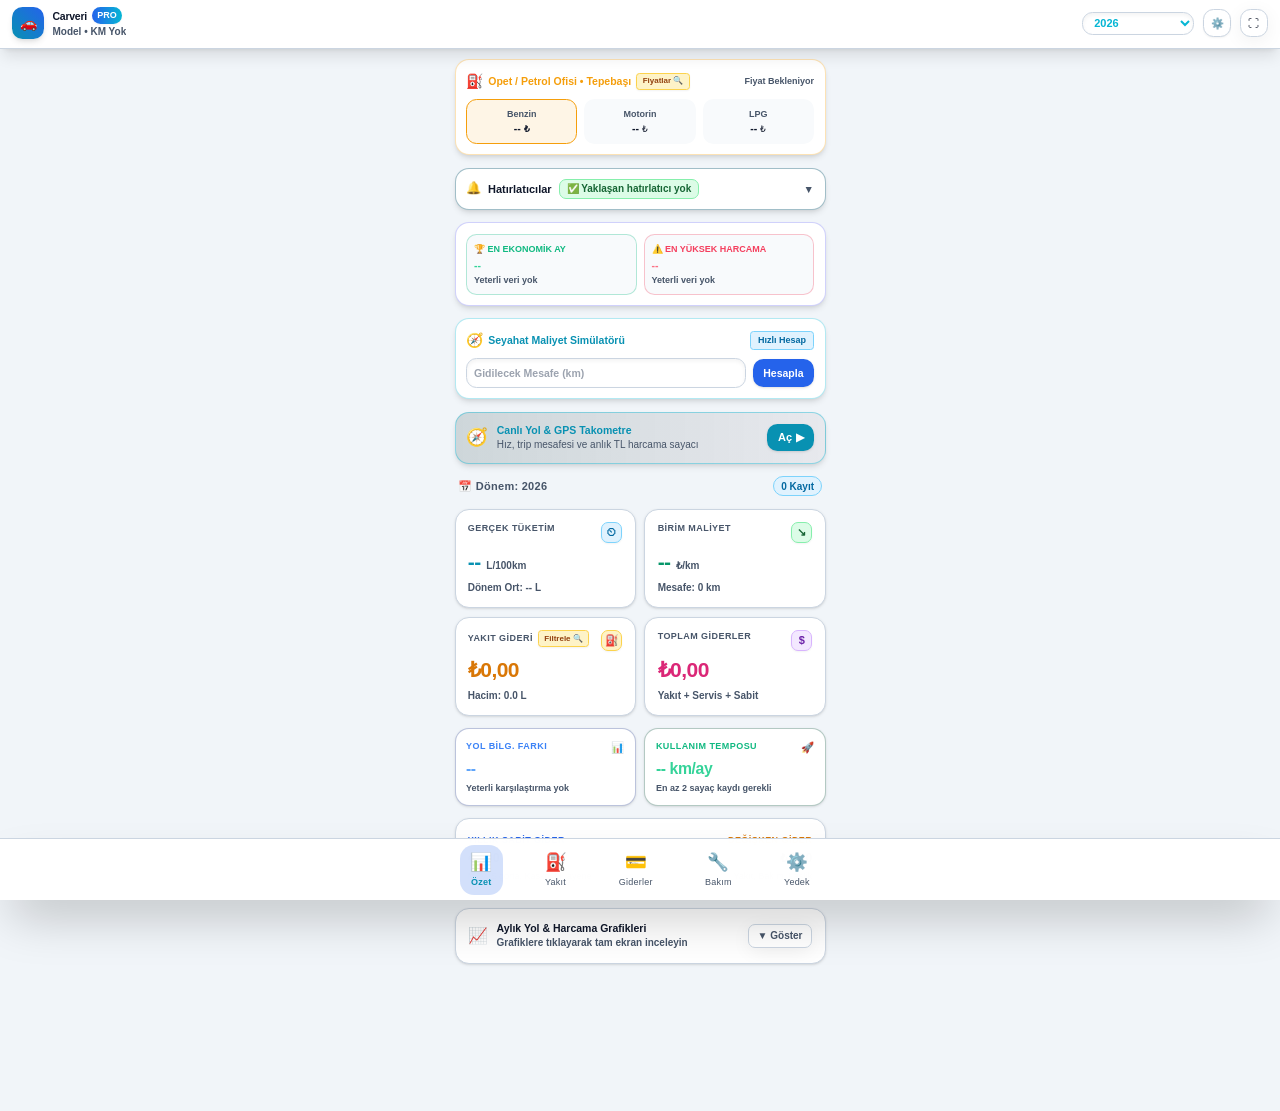
==== commit 3542282a: "Add files via upload" ====
--- a/index.html
+++ b/index.html
@@ -11,6 +11,8 @@
   <meta name="apple-mobile-web-app-status-bar-style" content="black-translucent" />
 
   <link rel="manifest" href="./manifest.json" />
+  <link rel="apple-touch-icon" href="./iconc-192.png" />
+  <link rel="apple-touch-icon" sizes="512x512" href="./iconc-512.png" />
   <script>
     (function() {
       const stored = localStorage.getItem("ototakip_promax_theme_pref") || "auto";
@@ -24,6 +26,14 @@
     if ('serviceWorker' in navigator) {
       window.addEventListener('load', () => {
         navigator.serviceWorker.register('./sw.js').catch(() => {});
+      });
+
+      let refreshing = false;
+      navigator.serviceWorker.addEventListener('controllerchange', () => {
+        if (!refreshing) {
+          refreshing = true;
+          window.location.reload();
+        }
       });
     }
   </script>
@@ -322,6 +332,45 @@
         <div id="completedRoutesList" class="space-y-2 text-xs"></div>
       </div>
 	  
+    <!-- YILIN EN VERİMLİ / EN MASRAFLI AYI SKOR KARTI -->
+      <div id="annualScoreCard" class="custom-card p-3 shadow-md border-indigo-500/30 grid grid-cols-2 gap-2 text-xs">
+        <div class="p-2 rounded-xl theme-sub-box border border-emerald-500/30">
+          <span class="text-[9px] text-emerald-500 font-black block uppercase">🏆 En Ekonomik Ay</span>
+          <b id="bestMonthScore" class="text-xs font-black text-emerald-400 mt-0.5 block">--</b>
+          <span id="bestMonthDetail" class="text-[9px] custom-muted font-bold">Hesaplanıyor...</span>
+        </div>
+        <div class="p-2 rounded-xl theme-sub-box border border-rose-500/30">
+          <span class="text-[9px] text-rose-500 font-black block uppercase">⚠️ En Yüksek Harcama</span>
+          <b id="highestMonthScore" class="text-xs font-black text-rose-400 mt-0.5 block">--</b>
+          <span id="highestMonthDetail" class="text-[9px] custom-muted font-bold">Hesaplanıyor...</span>
+        </div>
+      </div>
+
+      <!-- SEYAHAT & ROTA MALİYET SİMÜLATÖRÜ -->
+      <div class="custom-card p-3 shadow-md border-cyan-500/30 space-y-2">
+        <div class="flex justify-between items-center">
+          <div class="flex items-center gap-1.5">
+            <span class="text-base">🧭</span>
+            <h4 class="text-xs font-black text-cyan-600 dark:text-cyan-400">Seyahat Maliyet Simülatörü</h4>
+          </div>
+          <span class="text-[9px] theme-badge-cyan font-black px-2 py-0.5 rounded">Hızlı Hesap</span>
+        </div>
+        <div class="flex gap-2 items-center">
+          <input type="number" id="simDistanceInput" oninput="calculateTripEstimateLive()" placeholder="Gidilecek Mesafe (km)" class="flex-1 custom-input border p-2 rounded-xl text-xs font-black outline-none shadow-inner" />
+          <button onclick="calculateTripEstimateLive()" class="px-3 py-2 bg-blue-600 hover:bg-blue-500 text-white rounded-xl text-xs font-black shadow">Hesapla</button>
+        </div>
+        <div id="simResultBox" class="p-2.5 rounded-xl theme-sub-box border border-cyan-500/20 text-xs hidden flex justify-between items-center">
+          <div>
+            <span class="text-[9px] custom-muted block font-semibold">Tahmini Tüketim:</span>
+            <b id="simFuelLit" class="text-xs font-black text-cyan-400">0.0 L</b>
+          </div>
+          <div class="text-right">
+            <span class="text-[9px] custom-muted block font-semibold">Tahmini Yakıt Tutarı:</span>
+            <b id="simFuelCost" class="text-sm font-black text-emerald-400">₺0</b>
+          </div>
+        </div>
+      </div>
+
 	  <!-- CARVERI TRIP / GPS MODU KÖPRÜSÜ -->
       <div class="custom-card p-3 shadow-md border-cyan-500/40 flex justify-between items-center bg-gradient-to-r from-cyan-950/20 to-blue-950/10">
         <div class="flex items-center gap-2.5">
@@ -499,6 +548,7 @@
               <span class="text-xs font-bold text-cyan-600 dark:text-cyan-500">KM</span>
             </div>
             <span id="fuelRangeText" class="text-[9px] custom-muted block font-medium mt-0.5">Tüketim bekleniyor</span>
+          <span id="fuelRangeDaysEstimate" class="text-[10px] text-amber-500 block font-bold mt-1">Hesaplanıyor...</span>
           </div>
           
           <div class="text-right">
@@ -779,13 +829,31 @@
             <span class="text-lg text-emerald-500">✨</span>
             <div>
               <h4 class="text-xs font-black">Güncellemeler & Sürüm Notları</h4>
-              <p class="text-[10px] custom-muted font-semibold">v2.3 Yenilikleri ve Detaylar</p>
+              <p class="text-[10px] custom-muted font-semibold">v2.4 Yenilikleri ve Detaylar</p>
             </div>
           </div>
           <span id="updatesAccordionIcon" class="text-[10px] custom-muted font-bold px-2.5 py-1 rounded-lg custom-card border">▼ Göster</span>
         </button>
 
         <div id="updatesAccordionBody" class="hidden p-3.5 pt-0 space-y-2.5 border-t border-slate-700/40 text-[11px]">
+          
+          <!-- YENİ EKLENEN v2.4 SÜRÜM NOTLARI -->
+          <div class="p-2.5 rounded-xl theme-sub-box space-y-1.5 mt-2 border border-blue-500/50 shadow-sm">
+            <div class="flex justify-between items-center">
+              <span class="font-black text-blue-500 text-xs">Sürüm 2.4 (En Son)</span>
+              <span class="text-[9px] font-bold theme-badge-blue px-2 py-0.5 rounded">Ekim 2026</span>
+            </div>
+            <ul class="list-disc list-inside space-y-1 text-[10px] custom-muted font-medium">
+              <li><b>Akıllı Yakıt Bitiş Tahmini:</b> Kalan menzil sürüş temposuna bölünerek depodaki yakıtın yaklaşık kaç gün sonra ve hangi tarihte biteceği dijital kokpite eklendi.</li>
+              <li><b>Tam Ekranda Anında Mod Değiştirme:</b> Büyütülmüş grafikten çıkmaya gerek kalmadan KM, ₺ Tutar ve Litre görünümleri arasında anında geçiş sağlandı.</li>
+              <li><b>Günlük Tüketim ve Maliyet Analizi:</b> Grafikte aya tıklandığında ayın günlerine inilerek o günkü yolun yaktığı net litre, harcanan TL tutarı ve detaylı günlük sarfiyat dökümü bağlandı.</li>
+              <li><b>Yakıt Alımlarına Özel Not/Açıklama:</b> Yakıt ekleme formuna serbest açıklama kutusu eklendi; kart detaylarına ve arama filtrelerine dahil edildi.</li>
+              <li><b>Seyahat Maliyet Simülatörü:</b> Sadece gidilecek KM girilerek güncel tüketim ve pompa fiyatıyla kaç litre yakacağı ve kaç TL tutacağı anında hesaplanabilir hale getirildi.</li>
+              <li><b>Yılın Sürüş Karnesi:</b> Özet ekranına yılın en ekonomik ayı ile en yüksek harcamalı ayını özetleyen başarı skor kartı eklendi.</li>
+              <li><b>PWA Mobil Kısayolları (App Shortcuts):</b> Telefon ana ekranındaki uygulama simgesine basılı tutulduğunda doğrudan Yakıt Ekleme ve Sayaç Girme kısayolları tanımlandı.</li>
+            </ul>
+          </div>
+         
           <!-- YENİ EKLENEN v2.3 SÜRÜM NOTLARI -->
           <div class="p-2.5 rounded-xl theme-sub-box space-y-1.5 mt-2 border border-cyan-500/40 shadow-sm">
             <div class="flex justify-between items-center">
@@ -943,6 +1011,10 @@
             <select id="fFuelType" class="w-full mt-1 custom-input border p-2.5 rounded-xl outline-none font-bold"><option value="Benzin/Dizel">Benzin / Dizel</option><option value="LPG">LPG / Otogaz</option></select>
           </div>
           <div id="fuelBranchWrapper"><label class="custom-muted text-[10px] font-bold">Şube</label><input type="text" id="fBranch" class="w-full mt-1 custom-input border p-2.5 rounded-xl outline-none font-medium" /></div>
+        <div>
+          <label class="custom-muted text-[10px] font-bold">Açıklama / Not</label>
+          <input type="text" id="fNote" placeholder="örn: Uzun yol öncesi, indirim kampanyası..." class="w-full mt-1 custom-input border p-2.5 rounded-xl outline-none font-medium" />
+        </div>
         </div>
         
 		<div class="p-2.5 rounded-xl theme-sub-box border border-amber-500/30 flex justify-between items-center gap-2">
@@ -1274,7 +1346,13 @@
       <div class="flex justify-between items-center pb-2.5 border-b border-slate-700/40 shrink-0">
         <div class="flex items-center gap-2"><span class="text-xl" id="landscapeChartIcon">📈</span><div><h3 id="landscapeChartTitle" class="text-xs font-black">KM Analizi (Aylık)</h3><p id="landscapeChartSubText" class="text-[9px] text-cyan-600 font-bold">Detayları inceleyin</p></div></div>
         <div class="flex items-center gap-2">
-          <button type="button" id="btnReturnToMonthlyKm" onclick="renderLandscapeMonthlyKm()" class="hidden text-xs bg-blue-600 px-3 py-1.5 rounded-xl font-black text-white hover:bg-blue-500 shadow">◀ Geri</button>
+          <!-- Tam ekranda anında mod değiştirme butonları -->
+          <div id="landscapeModeButtons" class="flex items-center gap-1">
+            <button type="button" onclick="switchLandscapeDailyMode('km')" id="btnLandModeKm" class="text-[10px] font-black px-2.5 py-1 rounded-lg bg-blue-600 text-white shadow">KM</button>
+            <button type="button" onclick="switchLandscapeDailyMode('tl')" id="btnLandModeTl" class="text-[10px] font-black px-2.5 py-1 rounded-lg custom-card custom-muted hover:text-white">₺ Tutar</button>
+            <button type="button" onclick="switchLandscapeDailyMode('lit')" id="btnLandModeLit" class="text-[10px] font-black px-2.5 py-1 rounded-lg custom-card custom-muted hover:text-white">⛽ Litre</button>
+          </div>
+          <button type="button" id="btnReturnToMonthlyKm" onclick="renderLandscapeMonthlyKm()" class="hidden text-xs bg-slate-700 hover:bg-slate-600 px-3 py-1.5 rounded-xl font-black text-white shadow">◀ Aylara Dön</button>
           <button type="button" onclick="closeLandscapeChart()" class="text-xs bg-slate-800 px-3.5 py-1.5 rounded-full font-black text-white hover:bg-slate-700 shadow">✕ Kapat</button>
         </div>
       </div>
@@ -2242,15 +2320,41 @@
       if (pPercent) pPercent.innerText = remainingLiters !== null ? `%${percentVal}` : `--%`;
       if (pLiters) pLiters.innerText = remainingLiters !== null ? `(~${remainingLiters.toFixed(1)} L)` : `(-- L)`;
 
+      const daysEstimateEl = document.getElementById("fuelRangeDaysEstimate");
       if (effectiveCons > 0 && remainingLiters !== null) {
         const estRange = Math.round((remainingLiters / effectiveCons) * 100);
         if (mainKmEl) mainKmEl.innerText = estRange.toLocaleString('tr-TR');
-        if (rangeTextEl) rangeTextEl.innerText = `Tam Depo ile: ~${Math.round((tankCapacity / effectiveCons) * 100).toLocaleString('tr-TR')} km (${effectiveCons.toFixed(2)} L/100km)`;
+        if (rangeTextEl) rangeTextEl.innerText = `Tam Depo: ~${Math.round((tankCapacity / effectiveCons) * 100).toLocaleString('tr-TR')} km (${effectiveCons.toFixed(2)} L/100km)`;
+
+        // GÜNLÜK TEMPOYA GÖRE BİTİŞ TARİHİ VE KALAN GÜN HESABI
+        const allOdosAndFuels = [...window.fuels, ...window.odoLogs].sort((a,b) => new Date(a.date) - new Date(b.date));
+        let dailyPaceKm = 25; // Kayıt yetersizse varsayılan 25 km/gün
+        if (allOdosAndFuels.length >= 2) {
+          const firstEv = allOdosAndFuels[0];
+          const lastEv = allOdosAndFuels[allOdosAndFuels.length - 1];
+          const totalDays = Math.max(1, Math.round((new Date(lastEv.date) - new Date(firstEv.date)) / 86400000));
+          const totalDiffKm = lastEv.km - firstEv.km;
+          if (totalDiffKm > 0 && totalDays > 0) {
+            dailyPaceKm = Math.max(5, totalDiffKm / totalDays);
+          }
+        }
+
+        const remainingDays = Math.max(1, Math.round(estRange / dailyPaceKm));
+        const finishDate = new Date();
+        finishDate.setDate(finishDate.getDate() + remainingDays);
+        const dateStr = finishDate.toLocaleDateString('tr-TR', { day: 'numeric', month: 'long' });
+
+        if (daysEstimateEl) {
+          daysEstimateEl.innerHTML = `📅 <b>~${remainingDays} gün</b> kaldı (Tahmini Bitiş: <span class="text-cyan-400 font-black">${dateStr}</span>)`;
+          daysEstimateEl.classList.remove("hidden");
+        }
+
         banner.classList.remove("hidden");
         banner.style.display = "block";
       } else {
         if (mainKmEl) mainKmEl.innerText = "--";
         if (rangeTextEl) rangeTextEl.innerText = `Depo Hacmi: ${tankCapacity} L`;
+        if (daysEstimateEl) daysEstimateEl.classList.add("hidden");
       }
 
       // Fulleme Maliyeti
@@ -2625,7 +2729,7 @@
 	
 	
     function openFuelModal() {
-      document.getElementById("fuelForm").reset();document.getElementById("fUnitPrice").value = ""; document.getElementById("fId").value = ""; document.getElementById("fDocId").value = ""; document.getElementById("fDocPreviewBox").classList.add("hidden");
+      document.getElementById("fuelForm").reset();document.getElementById("fNote").value = ""; document.getElementById("fId").value = ""; document.getElementById("fDocId").value = ""; document.getElementById("fDocPreviewBox").classList.add("hidden");
       document.getElementById("fDate").value = getNowLocalISO(); const lk = getLatestVehicleKm(); if (lk > 0) document.getElementById("fKm").value = lk;
       document.getElementById("fuelModalTitle").innerText = "⛽ Yeni Yakıt Alımı"; document.getElementById("fuelAnomalyWarning").classList.add("hidden");
       document.getElementById("fuelIntervalBadge").classList.add("hidden"); document.getElementById("fIsFullCheckbox").checked = true;
@@ -2646,7 +2750,7 @@
 			const f = window.fuels.find(x => String(x.id) === String(id)); if (!f) return;
 			populatePaymentSelects();
 			document.getElementById("fId").value = f.id; document.getElementById("fDate").value = f.date; document.getElementById("fKm").value = f.km; document.getElementById("fStation").value = f.station;
-			document.getElementById("fFuelType").value = f.fuelType || "Benzin/Dizel"; document.getElementById("fBranch").value = f.branch || ""; document.getElementById("fLiters").value = f.liters;
+			document.getElementById("fFuelType").value = f.fuelType || "Benzin/Dizel"; document.getElementById("fBranch").value = f.branch || "";document.getElementById("fNote").value = f.note || ""; document.getElementById("fLiters").value = f.liters;
 			document.getElementById("fTotal").value = f.total; document.getElementById("fDashboardL100").value = f.dashL100 || ""; document.getElementById("fPaymentMethod").value = f.paymentMethod || window.customPaymentMethods[0];
 			document.getElementById("fUnitPrice").value = (f.liters > 0 && f.total > 0) ? (f.total / f.liters).toFixed(2) : "";
 			document.getElementById("fIsFullCheckbox").checked = f.isFull !== undefined ? f.isFull : (f.fillLevel === 'full');
@@ -2684,6 +2788,7 @@
         const r = {
           id, date: dateVal, km: kmVal, station: document.getElementById("fStation").value, fuelType: window.carProfile.hasLpg ? document.getElementById("fFuelType").value : "Benzin/Dizel",
           branch: document.getElementById("fBranch").value.trim(), liters: parseFloat(document.getElementById("fLiters").value), total: parseFloat(document.getElementById("fTotal").value),
+          note: document.getElementById("fNote").value.trim(),
           dashL100: dashL100Val, paymentMethod: document.getElementById("fPaymentMethod").value,
           isFull: isFullVal, fillLevel: isFullVal ? 'full' : 'quarter', docId: document.getElementById("fDocId").value || null
         };
@@ -3050,7 +3155,7 @@
                     <div class="grid grid-cols-2 gap-2 text-[10px] p-2.5 theme-sub-box rounded-xl">
                       <div><span class="custom-muted block text-[9px] font-bold">Önceki Yakıttan Yol</span><span class="font-black text-blue-600 dark:text-blue-400">${meta ? '+' + meta.dist.toLocaleString('tr-TR') + ' km (' + meta.days + ' gün)' : 'İlk dolum'}</span></div>
                       <div><span class="custom-muted block text-[9px] font-bold">Birim Maliyet</span><span class="font-black text-emerald-600 dark:text-emerald-400">${meta ? meta.costPerKm + ' ₺/km' : '--'}</span></div>
-                      <div><span class="custom-muted block text-[9px] font-bold">Şube / Ödeme</span><span class="font-black truncate block">${item.branch || 'Merkez'} • ${item.paymentMethod || 'Nakit'}</span></div>
+                      <div><span class="custom-muted block text-[9px] font-bold">Şube / Not</span><span class="font-black truncate block">${item.branch || 'Merkez'}${item.note ? ' • ' + item.note : ''}</span></div>
 					  <div><span class="custom-muted block text-[9px] font-bold">Litre Fiyatı</span><span class="font-black text-cyan-600 dark:text-cyan-400">${unitPrice} ₺/L</span></div>
                     </div>
                     <div class="flex justify-between items-center pt-1">
@@ -3461,49 +3566,285 @@
     }
 
 
+    let currentLandscapeMode = 'km'; // 'km', 'tl', 'lit'
+    let currentLandscapeMonthKey = null;
+
+    function updateLandscapeModeButtonsUI(mode) {
+      currentLandscapeMode = mode;
+      const modes = ['km', 'tl', 'lit'];
+      const activeColors = { km: 'bg-blue-600', tl: 'bg-amber-600', lit: 'bg-cyan-600' };
+
+      modes.forEach(m => {
+        const btn = document.getElementById('btnLandMode' + m.charAt(0).toUpperCase() + m.slice(1));
+        if (btn) {
+          if (m === mode) {
+            btn.className = `text-[10px] font-black px-2.5 py-1 rounded-lg ${activeColors[m]} text-white shadow`;
+          } else {
+            btn.className = `text-[10px] font-black px-2.5 py-1 rounded-lg custom-card custom-muted hover:text-white`;
+          }
+        }
+      });
+    }
+
+    function switchLandscapeDailyMode(mode) {
+      updateLandscapeModeButtonsUI(mode);
+      if (currentLandscapeMonthKey) {
+        renderLandscapeDailyKm(currentLandscapeMonthKey);
+      } else {
+        renderLandscapeMonthlyKm();
+      }
+    }
+
     function openLandscapeChart(type) {
+      const modeBtnContainer = document.getElementById("landscapeModeButtons");
+      if (modeBtnContainer) {
+        modeBtnContainer.classList.toggle("hidden", type === 'price');
+      }
+
+      currentLandscapeMonthKey = null;
+      if (type === 'fuel') {
+        currentLandscapeMode = fuelChartMode;
+      } else {
+        currentLandscapeMode = 'km';
+      }
+      updateLandscapeModeButtonsUI(currentLandscapeMode);
+
+      if (type === 'price') {
+        document.getElementById("btnReturnToMonthlyKm").classList.add("hidden");
+        document.getElementById("landscapeChartIcon").innerText = "📊";
+        document.getElementById("landscapeChartTitle").innerText = "Pompa Litre Fiyat Trendi";
+        document.getElementById("landscapeChartSubText").innerText = "Zaman sırasına göre pompa fiyatları";
+        const fF = window.fuels.filter(f => selectedYear === "all" || (f.date && f.date.startsWith(selectedYear)));
+        const cF = calculateFuelMetrics(fF);
+        const sF = cF.slice().sort((a, b) => new Date(a.date) - new Date(b.date));
+        const ctx = document.getElementById("landscapeCanvas").getContext("2d");
+        const gC = getThemeGridColor();
+        const tC = getThemeTextColor();
+        if (charts.landscape) { charts.landscape.destroy(); charts.landscape = null; }
+        charts.landscape = new Chart(ctx, {
+          type: 'line',
+          data: {
+            labels: sF.map(f => f.date ? f.date.split('T')[0] : "-"),
+            datasets: [{ label: '₺/L', data: sF.map(f => (f.total/f.liters).toFixed(2)), borderColor: '#38bdf8', fill: false, tension: 0.3 }]
+          },
+          options: { responsive: true, maintainAspectRatio: false, scales: { x: { grid: { color: gC }, ticks: { color: tC } }, y: { grid: { color: gC }, ticks: { color: tC } } } }
+        });
+        document.getElementById("landscapeBottomInfoBox").innerHTML = `<div class="text-[10px] custom-muted text-center py-2">Toplam ${sF.length} adet akaryakıt alımı listeleniyor.</div>`;
+      } else {
+        renderLandscapeMonthlyKm();
+      }
+
+      openModalDirectly("landscapeChartModal");
+    }
+
+    function renderLandscapeMonthlyKm() {
+      currentLandscapeMonthKey = null;
+      document.getElementById("btnReturnToMonthlyKm").classList.add("hidden");
+      
       const fF = window.fuels.filter(f => selectedYear === "all" || (f.date && f.date.startsWith(selectedYear)));
-      const cF = calculateFuelMetrics(fF); const m = processMonthlyData(cF); const ctx = document.getElementById("landscapeCanvas").getContext("2d"); const gC = getThemeGridColor(); const tC = getThemeTextColor();
-      document.getElementById("btnReturnToMonthlyKm").classList.add("hidden"); if (charts.landscape) { charts.landscape.destroy(); charts.landscape = null; }
-      if (type === 'km') { renderLandscapeMonthlyKm(); } 
-      else if (type === 'fuel') {
-        document.getElementById("landscapeChartIcon").innerText = "⛽"; document.getElementById("landscapeChartTitle").innerText = fuelChartMode === 'tl' ? "Aylık Akaryakıt (₺ Tutar)" : "Aylık Akaryakıt (Litre)";
-        const dsVals = fuelChartMode === 'tl' ? (m.costData.length ? m.costData : [0]) : (m.litData.length ? m.litData : [0]);
-        charts.landscape = new Chart(ctx, { type: 'bar', data: { labels: m.labels.length ? m.labels.map(l => l + ". Ay") : ["-"], datasets: [{ label: 'Yakıt', data: dsVals, backgroundColor: '#f59e0b', borderRadius: 8 }] }, options: { responsive: true, maintainAspectRatio: false, scales: { x: { grid: { color: gC }, ticks: { color: tC } }, y: { grid: { color: gC }, ticks: { color: tC } } } } });
-      } else if (type === 'price') {
-        document.getElementById("landscapeChartIcon").innerText = "📊"; document.getElementById("landscapeChartTitle").innerText = "Pompa Litre Fiyat Trendi";
-        const sF = cF.slice().sort((a, b) => new Date(a.date) - new Date(b.date));
-        charts.landscape = new Chart(ctx, { type: 'line', data: { labels: sF.map(f => f.date ? f.date.split('T')[0] : "-"), datasets: [{ label: '₺/L', data: sF.map(f => (f.total/f.liters).toFixed(2)), borderColor: '#38bdf8', fill: false, tension: 0.3 }] }, options: { responsive: true, maintainAspectRatio: false, scales: { x: { grid: { color: gC }, ticks: { color: tC } }, y: { grid: { color: gC }, ticks: { color: tC } } } } });
-      }
-      openModalDirectly("landscapeChartModal");
-    }
-
-    function renderLandscapeMonthlyKm() {
-      document.getElementById("btnReturnToMonthlyKm").classList.add("hidden"); document.getElementById("landscapeChartIcon").innerText = "📈"; document.getElementById("landscapeChartTitle").innerText = "Aylık Yol Analizi (Tam Ekran)"; document.getElementById("landscapeChartSubText").innerText = "Sütuna tıklayarak o ayın gün analizini açın";
-      const fF = window.fuels.filter(f => selectedYear === "all" || (f.date && f.date.startsWith(selectedYear))); const m = processMonthlyData(calculateFuelMetrics(fF)); const ctx = document.getElementById("landscapeCanvas").getContext("2d"); const gC = getThemeGridColor(); const tC = getThemeTextColor();
+      const m = processMonthlyData(calculateFuelMetrics(fF));
+      const ctx = document.getElementById("landscapeCanvas").getContext("2d");
+      const gC = getThemeGridColor();
+      const tC = getThemeTextColor();
+
+      let datasetLabel = 'Yol (KM)';
+      let datasetValues = m.kmData;
+      let barColor = '#3b82f6';
+      let icon = '📈';
+      let title = 'Aylık Yol Analizi';
+
+      if (currentLandscapeMode === 'tl') {
+        datasetLabel = 'Harcama (₺)';
+        datasetValues = m.costData;
+        barColor = '#f59e0b';
+        icon = '⛽';
+        title = 'Aylık Yakıt Harcaması (₺)';
+      } else if (currentLandscapeMode === 'lit') {
+        datasetLabel = 'Yakıt (Litre)';
+        datasetValues = m.litData;
+        barColor = '#06b6d4';
+        icon = '💧';
+        title = 'Aylık Yakıt Miktarı (L)';
+      }
+
+      document.getElementById("landscapeChartIcon").innerText = icon;
+      document.getElementById("landscapeChartTitle").innerText = `${title} (Tam Ekran)`;
+      document.getElementById("landscapeChartSubText").innerText = "Sütuna tıklayarak o ayın GÜNLÜK analizine inin";
+
       if (charts.landscape) { charts.landscape.destroy(); charts.landscape = null; }
-      charts.landscape = new Chart(ctx, { type: 'bar', data: { labels: m.labels.length ? m.labels.map(l => l + ". Ay") : ["-"], datasets: [{ label: 'Yol (km)', data: m.kmData.length ? m.kmData : [0], backgroundColor: '#3b82f6', borderRadius: 8 }] }, options: { responsive: true, maintainAspectRatio: false, onClick: (evt, elements) => { if (elements.length > 0) { const index = elements[0].index; const selectedKey = m.fullKeys[index]; renderLandscapeDailyKm(selectedKey); } }, scales: { x: { grid: { color: gC }, ticks: { color: tC } }, y: { grid: { color: gC }, ticks: { color: tC } } } } });
+      charts.landscape = new Chart(ctx, {
+        type: 'bar',
+        data: {
+          labels: m.labels.length ? m.labels.map(l => l + ". Ay") : ["-"],
+          datasets: [{ label: datasetLabel, data: datasetValues.length ? datasetValues : [0], backgroundColor: barColor, borderRadius: 8 }]
+        },
+        options: {
+          responsive: true,
+          maintainAspectRatio: false,
+          onClick: (evt, elements) => {
+            if (elements.length > 0) {
+              const index = elements[0].index;
+              const selectedKey = m.fullKeys[index];
+              renderLandscapeDailyKm(selectedKey);
+            }
+          },
+          scales: {
+            x: { grid: { color: gC }, ticks: { color: tC, font: { weight: 'bold' } } },
+            y: { grid: { color: gC }, ticks: { color: tC } }
+          }
+        }
+      });
+
       const infoBox = document.getElementById("landscapeBottomInfoBox");
-      infoBox.innerHTML = `<div class="text-[11px] font-black text-cyan-600 dark:text-cyan-400 mb-1">📅 Aylık Döküm Özeti (Detay İçin Tıklayın):</div><div class="grid grid-cols-2 sm:grid-cols-4 gap-2 text-[10px]">${m.fullKeys.map((mk, idx) => `<div onclick="renderLandscapeDailyKm('${mk}')" class="p-2 theme-sub-box rounded-lg cursor-pointer hover:border-cyan-500 transition-colors"><span class="custom-muted block font-bold">${mk}</span><b class="text-blue-600 dark:text-blue-400 font-black">${m.kmData[idx].toLocaleString('tr-TR')} KM</b></div>`).join('')}</div>`;
+      infoBox.innerHTML = `
+        <div class="text-[11px] font-black text-cyan-600 dark:text-cyan-400 mb-1">📅 Aylık Döküm (Günlük Detay İçin Aya Tıklayın):</div>
+        <div class="grid grid-cols-2 sm:grid-cols-4 gap-2 text-[10px]">
+          ${m.fullKeys.map((mk, idx) => `
+            <div onclick="renderLandscapeDailyKm('${mk}')" class="p-2 theme-sub-box rounded-lg cursor-pointer hover:border-cyan-500 transition-colors">
+              <span class="custom-muted block font-bold">${mk}</span>
+              <b class="text-blue-500 font-black">${m.kmData[idx].toLocaleString('tr-TR')} KM</b>
+              <span class="custom-muted block text-[9px] mt-0.5">₺${m.costData[idx].toLocaleString('tr-TR')} • ${m.litData[idx]} L</span>
+            </div>
+          `).join('')}
+        </div>
+      `;
     }
 
     function renderLandscapeDailyKm(monthKey) {
-      document.getElementById("btnReturnToMonthlyKm").classList.remove("hidden"); document.getElementById("landscapeChartIcon").innerText = "📅"; document.getElementById("landscapeChartTitle").innerText = `${monthKey} - Günlük Yapılan Yol`; document.getElementById("landscapeChartSubText").innerText = "Gün bazında katedilen mesafe dökümü";
-      let allEntries = [];
-      window.fuels.filter(f => f.date && f.date.startsWith(monthKey)).forEach(f => { allEntries.push({ date: f.date, km: f.km, label: `⛽ ${f.station} (${f.liters} L)` }); });
-      window.odoLogs.filter(o => o.date && o.date.startsWith(monthKey)).forEach(o => { allEntries.push({ date: o.date, km: o.km, label: `📍 ${o.note || 'Sayaç'}` }); });
-      allEntries.sort((a, b) => new Date(a.date) - new Date(b.date));
-      let prevBaseKm = null; const allSortedCombined = [...window.odoLogs, ...window.fuels].sort((a,b) => new Date(a.date) - new Date(b.date)); const lastBefore = allSortedCombined.filter(item => item.date < `${monthKey}-01`).pop(); if (lastBefore) prevBaseKm = lastBefore.km;
-      let lastCounter = prevBaseKm; allEntries.forEach(item => { let diff = 0; if (lastCounter !== null && item.km >= lastCounter) { diff = item.km - lastCounter; } item.diffKm = diff; lastCounter = item.km; });
-      let dailyMap = {}; allEntries.forEach(item => { let dayStr = item.date.split("T")[0]; if (!dailyMap[dayStr]) { dailyMap[dayStr] = { totalDiff: 0, entries: [] }; } dailyMap[dayStr].totalDiff += item.diffKm; dailyMap[dayStr].entries.push(item); });
-      let sortedDays = Object.keys(dailyMap).sort(); let dailyLabels = []; let dailyDistances = [];
-      sortedDays.forEach(dayStr => { dailyLabels.push(dayStr.substring(8) + ". Gün"); dailyDistances.push(dailyMap[dayStr].totalDiff); });
-      const ctx = document.getElementById("landscapeCanvas").getContext("2d"); const gC = getThemeGridColor(); const tC = getThemeTextColor();
+      currentLandscapeMonthKey = monthKey;
+      document.getElementById("btnReturnToMonthlyKm").classList.remove("hidden");
+
+      const allSortedCombined = [...window.odoLogs.map(o => ({...o, isOdo: true})), ...window.fuels.map(f => ({...f, isOdo: false}))]
+        .sort((a, b) => new Date(a.date) - new Date(b.date) || a.km - b.km);
+
+      const allFullFuels = window.fuels.filter(f => (f.isFull !== undefined ? f.isFull : f.fillLevel === 'full'))
+                                      .sort((a, b) => new Date(a.date) - new Date(b.date) || a.km - b.km);
+
+      let dailyMap = {};
+
+      for (let i = 0; i < allSortedCombined.length; i++) {
+        const curr = allSortedCombined[i];
+        if (!curr.date || !curr.date.startsWith(monthKey)) continue;
+
+        const prev = i > 0 ? allSortedCombined[i - 1] : null;
+        let diffKm = 0;
+        let burnedLit = 0;
+
+        if (prev && curr.km > prev.km) {
+          diffKm = curr.km - prev.km;
+          const currDash = parseFloat(curr.dashboardL100 || curr.dashL100) || 0;
+          const prevDash = parseFloat(prev.dashboardL100 || prev.dashL100) || currDash;
+
+          const pastFulls = allFullFuels.filter(f => new Date(f.date) <= new Date(curr.date));
+          const lastFull = pastFulls.length > 0 ? pastFulls[pastFulls.length - 1] : null;
+
+          if (lastFull && prev.km >= lastFull.km && currDash > 0 && prevDash > 0) {
+            const cumLitCurr = ((curr.km - lastFull.km) * currDash) / 100;
+            const cumLitPrev = ((prev.km - lastFull.km) * prevDash) / 100;
+            burnedLit = Math.max(0, cumLitCurr - cumLitPrev);
+          } else if (currDash > 0) {
+            burnedLit = (diffKm * currDash) / 100;
+          } else {
+            burnedLit = (diffKm * 6.5) / 100;
+          }
+        }
+
+        const pastFuels = window.fuels.filter(f => new Date(f.date) <= new Date(curr.date))
+                                      .sort((a, b) => new Date(a.date) - new Date(b.date));
+        let unitPrice = 0;
+        if (pastFuels.length > 0 && pastFuels[pastFuels.length - 1].liters > 0) {
+          const lF = pastFuels[pastFuels.length - 1];
+          unitPrice = lF.total / lF.liters;
+        }
+        if (unitPrice === 0 && window.liveFuelData && window.liveFuelData.fiyatlar) {
+          const fType = window.carProfile.fuelType || "benzin";
+          unitPrice = parseFloat(String(window.liveFuelData.fiyatlar[fType]).replace(",", ".")) || 0;
+        }
+
+        const cost = burnedLit * unitPrice;
+        const dayStr = curr.date.split("T")[0];
+
+        if (!dailyMap[dayStr]) {
+          dailyMap[dayStr] = { km: 0, lit: 0, cost: 0, entries: [] };
+        }
+        dailyMap[dayStr].km += diffKm;
+        dailyMap[dayStr].lit += burnedLit;
+        dailyMap[dayStr].cost += cost;
+        dailyMap[dayStr].entries.push(curr.isOdo ? `📍 ${curr.note || 'Sayaç'}` : `⛽ ${curr.station}`);
+      }
+
+      const sortedDays = Object.keys(dailyMap).sort();
+      const dailyLabels = sortedDays.map(d => d.substring(8) + ". Gün");
+
+      let currentValues = [];
+      let barColor = '#3b82f6';
+      let titlePrefix = 'Günlük Yol (KM)';
+
+      if (currentLandscapeMode === 'tl') {
+        currentValues = sortedDays.map(d => Math.round(dailyMap[d].cost));
+        barColor = '#f59e0b';
+        titlePrefix = 'Günlük Yakıt Sarfiyat Bedeli (₺)';
+      } else if (currentLandscapeMode === 'lit') {
+        currentValues = sortedDays.map(d => parseFloat(dailyMap[d].lit.toFixed(1)));
+        barColor = '#06b6d4';
+        titlePrefix = 'Günlük Tüketilen Yakıt (L)';
+      } else {
+        currentValues = sortedDays.map(d => dailyMap[d].km);
+        barColor = '#3b82f6';
+        titlePrefix = 'Günlük Yapılan Yol (KM)';
+      }
+
+      document.getElementById("landscapeChartIcon").innerText = currentLandscapeMode === 'tl' ? '⛽' : (currentLandscapeMode === 'lit' ? '💧' : '📅');
+      document.getElementById("landscapeChartTitle").innerText = `${monthKey} - ${titlePrefix}`;
+      document.getElementById("landscapeChartSubText").innerText = "Üstteki butonlarla KM, ₺ veya Litreye geçiş yapabilirsiniz";
+
+      const ctx = document.getElementById("landscapeCanvas").getContext("2d");
+      const gC = getThemeGridColor();
+      const tC = getThemeTextColor();
+
       if (charts.landscape) { charts.landscape.destroy(); charts.landscape = null; }
-      charts.landscape = new Chart(ctx, { type: 'bar', data: { labels: dailyLabels.length ? dailyLabels : ["-"], datasets: [{ label: 'Yapılan Yol (km)', data: dailyDistances.length ? dailyDistances : [0], backgroundColor: '#0284c7', borderRadius: 6 }] }, options: { responsive: true, maintainAspectRatio: false, scales: { x: { grid: { color: gC }, ticks: { color: tC, font: { size: 10, weight: 'bold' } } }, y: { grid: { color: gC }, ticks: { color: tC } } } } });
+      charts.landscape = new Chart(ctx, {
+        type: 'bar',
+        data: {
+          labels: dailyLabels.length ? dailyLabels : ["Kayıt Yok"],
+          datasets: [{ label: titlePrefix, data: currentValues.length ? currentValues : [0], backgroundColor: barColor, borderRadius: 6 }]
+        },
+        options: {
+          responsive: true,
+          maintainAspectRatio: false,
+          scales: {
+            x: { grid: { color: gC }, ticks: { color: tC, font: { size: 10, weight: 'bold' } } },
+            y: { grid: { color: gC }, ticks: { color: tC } }
+          }
+        }
+      });
+
       const infoBox = document.getElementById("landscapeBottomInfoBox");
-      if (allEntries.length === 0) infoBox.innerHTML = `<div class="text-center custom-muted text-[10px] py-2 font-semibold">${monthKey} döneminde sayaç hareketi yok.</div>`;
-      else infoBox.innerHTML = `<div class="text-[11px] font-black text-cyan-600 dark:text-cyan-400 mb-1">📋 ${monthKey} Ayı Günlük Yol Dökümü:</div><div class="space-y-1">${sortedDays.map(dayStr => { let info = dailyMap[dayStr]; return `<div class="p-2 theme-sub-box rounded-lg flex justify-between items-center text-[10px]"><div><span class="font-bold">${dayStr}</span><span class="custom-muted ml-1.5">${info.entries.map(e => e.label).join(' • ')}</span></div><div class="text-right"><span class="font-black text-emerald-600 dark:text-emerald-400">+${info.totalDiff.toLocaleString('tr-TR')} KM</span></div></div>`; }).join('')}</div>`;
+      if (sortedDays.length === 0) {
+        infoBox.innerHTML = `<div class="text-center custom-muted text-[10px] py-2">${monthKey} döneminde sayaç hareketi bulunamadı.</div>`;
+      } else {
+        infoBox.innerHTML = `
+          <div class="text-[11px] font-black text-cyan-600 dark:text-cyan-400 mb-1">📋 ${monthKey} Ayı Günlük Sarfiyat Dökümü:</div>
+          <div class="space-y-1">
+            ${sortedDays.map(d => {
+              const row = dailyMap[d];
+              return `
+                <div class="p-2 theme-sub-box rounded-lg flex justify-between items-center text-[10px]">
+                  <div>
+                    <span class="font-bold">${d}</span>
+                    <span class="custom-muted ml-1.5">${row.entries.join(' • ')}</span>
+                  </div>
+                  <div class="text-right">
+                    <span class="font-black text-blue-500">+${row.km.toLocaleString('tr-TR')} KM</span>
+                    <span class="custom-muted font-bold ml-2">~${row.lit.toFixed(1)} L</span>
+                    <span class="font-black text-emerald-500 ml-2">~₺${Math.round(row.cost).toLocaleString('tr-TR')}</span>
+                  </div>
+                </div>
+              `;
+            }).join('')}
+          </div>
+        `;
+      }
     }
 
     function closeLandscapeChart() { if (charts.landscape) { charts.landscape.destroy(); charts.landscape = null; } closeModal("landscapeChartModal"); }
@@ -3641,6 +3982,88 @@
       renderExpenseCards();
       if (typeof renderCharts === 'function') renderCharts(cf);
       renderCompletedRoutes();
+      updateAnnualScoreCard();
+    }
+
+    function calculateTripEstimateLive() {
+      const dist = parseFloat(document.getElementById("simDistanceInput").value) || 0;
+      const resBox = document.getElementById("simResultBox");
+      if (dist <= 0) {
+        if (resBox) resBox.classList.add("hidden");
+        return;
+      }
+
+      // Güncel ortalama tüketimi al (Yoksa 6.5 L)
+      const sortedOdos = window.odoLogs.filter(o => o.dashboardL100 > 0).sort((a,b) => new Date(a.date) - new Date(b.date));
+      let avgCons = sortedOdos.length ? sortedOdos[sortedOdos.length - 1].dashboardL100 : 6.5;
+
+      // Güncel birim litre fiyatını al
+      let unitPrice = 45; // varsayılan
+      if (window.liveFuelData && window.liveFuelData.fiyatlar) {
+        const fType = window.carProfile.fuelType || "benzin";
+        const raw = window.liveFuelData.fiyatlar[fType];
+        if (raw) unitPrice = parseFloat(String(raw).replace(",", ".")) || 45;
+      }
+
+      const totalLiters = (dist * avgCons) / 100;
+      const totalCost = totalLiters * unitPrice;
+
+      document.getElementById("simFuelLit").innerText = `~${totalLiters.toFixed(1)} L (${avgCons.toFixed(1)} L/100km)`;
+      document.getElementById("simFuelCost").innerText = `~₺${Math.round(totalCost).toLocaleString('tr-TR')}`;
+      if (resBox) {
+        resBox.classList.remove("hidden");
+        resBox.style.display = "flex";
+      }
+    }
+
+    function updateAnnualScoreCard() {
+      const fList = window.fuels.filter(f => selectedYear === "all" || (f.date && f.date.startsWith(selectedYear)));
+      const cf = calculateFuelMetrics(fList);
+      
+      const monthMap = {};
+      cf.forEach(f => {
+        if (!f.date) return;
+        const mKey = f.date.substring(0, 7);
+        if (!monthMap[mKey]) monthMap[mKey] = { totalCost: 0, totalLiters: 0, consList: [] };
+        monthMap[mKey].totalCost += f.total;
+        monthMap[mKey].totalLiters += f.liters;
+        if (f.consumption) monthMap[mKey].consList.push(parseFloat(f.consumption));
+      });
+
+      let bestM = null, minCons = 999;
+      let worstM = null, maxCost = 0;
+
+      for (let [mKey, val] of Object.entries(monthMap)) {
+        if (val.consList.length > 0) {
+          const avg = val.consList.reduce((a,b) => a+b, 0) / val.consList.length;
+          if (avg < minCons) { minCons = avg; bestM = mKey; }
+        }
+        if (val.totalCost > maxCost) {
+          maxCost = val.totalCost;
+          worstM = mKey;
+        }
+      }
+
+      const bestScoreEl = document.getElementById("bestMonthScore");
+      const bestDetailEl = document.getElementById("bestMonthDetail");
+      const worstScoreEl = document.getElementById("highestMonthScore");
+      const worstDetailEl = document.getElementById("highestMonthDetail");
+
+      if (bestM && minCons < 999) {
+        bestScoreEl.innerText = formatMonthTitle(bestM);
+        bestDetailEl.innerText = `Ort: ${minCons.toFixed(2)} L/100km`;
+      } else {
+        bestScoreEl.innerText = "--";
+        bestDetailEl.innerText = "Yeterli veri yok";
+      }
+
+      if (worstM && maxCost > 0) {
+        worstScoreEl.innerText = formatMonthTitle(worstM);
+        worstDetailEl.innerText = `Toplam: ₺${Math.round(maxCost).toLocaleString('tr-TR')}`;
+      } else {
+        worstScoreEl.innerText = "--";
+        worstDetailEl.innerText = "Yeterli veri yok";
+      }
     }
 
     window.addEventListener('DOMContentLoaded', () => {
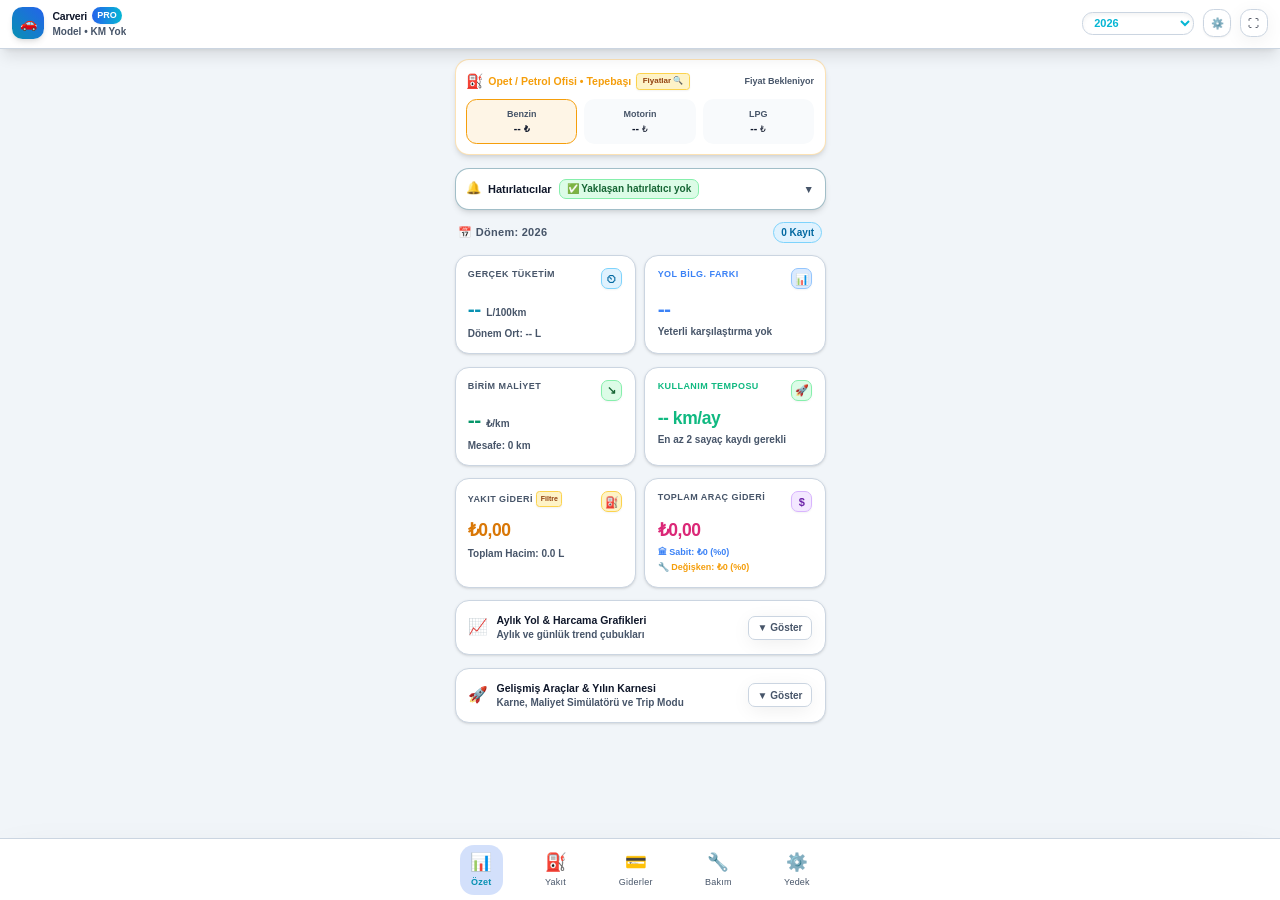
==== commit 81e65f04: "Add files via upload" ====
--- a/index.html
+++ b/index.html
@@ -269,7 +269,7 @@
 
     <!-- 1. SEKME: ÖZET -->
     <div id="tabDashboard" class="space-y-3.5">
-      <!-- CANLI AKARYAKIT FİYATLARI KARTI (TIKLANABİLİR) -->
+      <!-- CANLI AKARYAKIT FİYATLARI KARTI -->
       <div id="liveFuelPricesCard" onclick="openAllFuelPricesModal()" class="custom-card p-3 shadow-md border-amber-500/30 cursor-pointer hover:border-amber-500/60 transition-all active:scale-[0.99]">
         <div class="flex justify-between items-center mb-2">
           <div class="flex items-center gap-1.5">
@@ -295,6 +295,8 @@
           </div>
         </div>
       </div>
+
+      <!-- HATIRLATICILAR ŞERİDİ -->
       <div id="collapsibleReminderStrip" class="custom-card p-3 shadow-md cursor-pointer border-cyan-800/40" onclick="toggleSubReminderPanel()">
         <div class="flex justify-between items-center text-xs">
           <div class="flex items-center gap-2 truncate">
@@ -307,6 +309,7 @@
         <div id="subReminderDetails" class="grid grid-cols-2 gap-2 text-[11px] pt-2.5 mt-2 border-t border-slate-700/40 hidden"></div>
       </div>
 
+      <!-- AKTİF ROTA BANNERI (Varsa) -->
       <div id="activeRouteBanner" class="custom-card p-3 shadow border-cyan-500/50 hidden">
         <div class="flex justify-between items-start">
           <div>
@@ -331,60 +334,8 @@
         </div>
         <div id="completedRoutesList" class="space-y-2 text-xs"></div>
       </div>
-	  
-    <!-- YILIN EN VERİMLİ / EN MASRAFLI AYI SKOR KARTI -->
-      <div id="annualScoreCard" class="custom-card p-3 shadow-md border-indigo-500/30 grid grid-cols-2 gap-2 text-xs">
-        <div class="p-2 rounded-xl theme-sub-box border border-emerald-500/30">
-          <span class="text-[9px] text-emerald-500 font-black block uppercase">🏆 En Ekonomik Ay</span>
-          <b id="bestMonthScore" class="text-xs font-black text-emerald-400 mt-0.5 block">--</b>
-          <span id="bestMonthDetail" class="text-[9px] custom-muted font-bold">Hesaplanıyor...</span>
-        </div>
-        <div class="p-2 rounded-xl theme-sub-box border border-rose-500/30">
-          <span class="text-[9px] text-rose-500 font-black block uppercase">⚠️ En Yüksek Harcama</span>
-          <b id="highestMonthScore" class="text-xs font-black text-rose-400 mt-0.5 block">--</b>
-          <span id="highestMonthDetail" class="text-[9px] custom-muted font-bold">Hesaplanıyor...</span>
-        </div>
-      </div>
-
-      <!-- SEYAHAT & ROTA MALİYET SİMÜLATÖRÜ -->
-      <div class="custom-card p-3 shadow-md border-cyan-500/30 space-y-2">
-        <div class="flex justify-between items-center">
-          <div class="flex items-center gap-1.5">
-            <span class="text-base">🧭</span>
-            <h4 class="text-xs font-black text-cyan-600 dark:text-cyan-400">Seyahat Maliyet Simülatörü</h4>
-          </div>
-          <span class="text-[9px] theme-badge-cyan font-black px-2 py-0.5 rounded">Hızlı Hesap</span>
-        </div>
-        <div class="flex gap-2 items-center">
-          <input type="number" id="simDistanceInput" oninput="calculateTripEstimateLive()" placeholder="Gidilecek Mesafe (km)" class="flex-1 custom-input border p-2 rounded-xl text-xs font-black outline-none shadow-inner" />
-          <button onclick="calculateTripEstimateLive()" class="px-3 py-2 bg-blue-600 hover:bg-blue-500 text-white rounded-xl text-xs font-black shadow">Hesapla</button>
-        </div>
-        <div id="simResultBox" class="p-2.5 rounded-xl theme-sub-box border border-cyan-500/20 text-xs hidden flex justify-between items-center">
-          <div>
-            <span class="text-[9px] custom-muted block font-semibold">Tahmini Tüketim:</span>
-            <b id="simFuelLit" class="text-xs font-black text-cyan-400">0.0 L</b>
-          </div>
-          <div class="text-right">
-            <span class="text-[9px] custom-muted block font-semibold">Tahmini Yakıt Tutarı:</span>
-            <b id="simFuelCost" class="text-sm font-black text-emerald-400">₺0</b>
-          </div>
-        </div>
-      </div>
-
-	  <!-- CARVERI TRIP / GPS MODU KÖPRÜSÜ -->
-      <div class="custom-card p-3 shadow-md border-cyan-500/40 flex justify-between items-center bg-gradient-to-r from-cyan-950/20 to-blue-950/10">
-        <div class="flex items-center gap-2.5">
-          <span class="text-xl">🧭</span>
-          <div>
-            <h4 class="text-xs font-black text-cyan-600 dark:text-cyan-400">Canlı Yol & GPS Takometre</h4>
-            <p class="text-[10px] custom-muted font-medium">Hız, trip mesafesi ve anlık TL harcama sayacı</p>
-          </div>
-        </div>
-        <a href="./trip/index.html" class="px-3 py-1.5 bg-cyan-600 hover:bg-cyan-500 text-white text-[11px] font-black rounded-xl shadow whitespace-nowrap transition-transform active:scale-95 flex items-center gap-1">
-          <span>Aç</span> <span>▶</span>
-        </a>
-      </div>
-
+
+      <!-- DÖNEM & KAYIT BİLGİ ŞERİDİ -->
       <div class="flex justify-between items-center px-1">
         <span class="text-[11px] font-bold custom-muted tracking-wide flex items-center gap-1">
           <span>📅</span> <span id="dashPeriodTitle">Dönem: --</span>
@@ -392,7 +343,9 @@
         <span id="dashTotalEntries" class="text-[10px] font-extrabold theme-badge-cyan px-2 py-0.5 rounded-full">0 Kayıt</span>
       </div>
 
+      <!-- 【 BÖLÜM 1: TÜKETİM & VERİMLİLİK 】 -->
       <div class="grid grid-cols-2 gap-2.5">
+        <!-- Gerçek Tüketim -->
         <div class="custom-card p-3.5 shadow relative overflow-hidden group hover:border-cyan-500/50 transition-colors">
           <div class="flex justify-between items-start">
             <span class="text-[9px] font-extrabold custom-muted uppercase tracking-wider">GERÇEK TÜKETİM</span>
@@ -405,6 +358,22 @@
           <p id="statAvgCons" class="text-[10px] custom-muted mt-1 font-semibold">Dönem Ort: -- L</p>
         </div>
 
+        <!-- Yol Bilgisayarı Sapma -->
+        <div class="custom-card p-3.5 shadow relative overflow-hidden group hover:border-blue-500/50 transition-colors">
+          <div class="flex justify-between items-start">
+            <span class="text-[9px] font-extrabold text-blue-500 uppercase tracking-wider">YOL BİLG. FARKI</span>
+            <span class="w-6 h-6 rounded-lg theme-badge-blue flex items-center justify-center text-[11px] shadow-sm font-bold">📊</span>
+          </div>
+          <div class="mt-1.5">
+            <span id="statDashBiasVal" class="text-2xl font-black text-blue-500 dark:text-blue-400 tracking-tight">--</span>
+          </div>
+          <p id="statDashBiasDesc" class="text-[10px] custom-muted mt-1 font-semibold leading-tight">Yol bilgisayarı sapması</p>
+        </div>
+      </div>
+
+      <!-- 【 BÖLÜM 2: MALİYET & KULLANIM TEMPOSU 】 -->
+      <div class="grid grid-cols-2 gap-2.5">
+        <!-- Birim Maliyet -->
         <div class="custom-card p-3.5 shadow relative overflow-hidden group hover:border-emerald-500/50 transition-colors">
           <div class="flex justify-between items-start">
             <span class="text-[9px] font-extrabold custom-muted uppercase tracking-wider">BİRİM MALİYET</span>
@@ -417,79 +386,62 @@
           <p id="statTotalDistance" class="text-[10px] custom-muted mt-1 font-semibold">Mesafe: 0 km</p>
         </div>
 
+        <!-- Kullanım Temposu -->
+        <div class="custom-card p-3.5 shadow relative overflow-hidden group hover:border-emerald-500/50 transition-colors">
+          <div class="flex justify-between items-start">
+            <span class="text-[9px] font-extrabold text-emerald-500 uppercase tracking-wider">KULLANIM TEMPOSU</span>
+            <span class="w-6 h-6 rounded-lg theme-badge-green flex items-center justify-center text-[11px] shadow-sm font-bold">🚀</span>
+          </div>
+          <div class="mt-1.5">
+            <span id="statUsagePaceVal" class="text-xl font-black text-emerald-500 dark:text-emerald-400 tracking-tight">-- km/ay</span>
+          </div>
+          <p id="statUsageProjDesc" class="text-[10px] custom-muted mt-1 font-semibold leading-tight">Yıl sonu projeksiyonu</p>
+        </div>
+      </div>
+
+      <!-- 【 BÖLÜM 3: FİNANS & CÜZDAN (BİRLEŞTİRİLMİŞ) 】 -->
+      <div class="grid grid-cols-2 gap-2.5">
+        <!-- Yakıt Gideri -->
         <div onclick="openCustomFuelFilterModal()" class="custom-card p-3.5 shadow relative overflow-hidden group hover:border-amber-500/50 transition-all cursor-pointer">
           <div class="flex justify-between items-start">
-            <div class="flex items-center gap-1.5">
+            <div class="flex items-center gap-1">
               <span class="text-[9px] font-extrabold custom-muted uppercase tracking-wider">YAKIT GİDERİ</span>
-              <span class="text-[8px] theme-badge-amber font-black px-1.5 py-0.5 rounded shadow-sm">Filtrele 🔍</span>
+              <span class="text-[7px] theme-badge-amber font-black px-1 py-0.5 rounded shadow-sm">Filtre</span>
             </div>
             <span class="w-6 h-6 rounded-lg theme-badge-amber flex items-center justify-center text-[11px] shadow-sm font-bold">⛽</span>
           </div>
           <div class="mt-1.5">
-            <span id="statFuelExpense" class="text-2xl font-black text-amber-600 dark:text-amber-400 tracking-tight">₺0</span>
-          </div>
-          <p id="statFuelVolume" class="text-[10px] custom-muted mt-1 font-semibold">Hacim: 0.0 L</p>
-        </div>
-
+            <span id="statFuelExpense" class="text-xl font-black text-amber-600 dark:text-amber-400 tracking-tight">₺0</span>
+          </div>
+          <p id="statFuelVolume" class="text-[10px] custom-muted mt-1 font-semibold">Toplam Hacim: 0.0 L</p>
+        </div>
+
+        <!-- Toplam Araç Gideri (Sabit ve Değişken Alt Detaylı) -->
         <div class="custom-card p-3.5 shadow relative overflow-hidden group hover:border-pink-500/50 transition-colors">
           <div class="flex justify-between items-start">
-            <span class="text-[9px] font-extrabold custom-muted uppercase tracking-wider">TOPLAM GİDERLER</span>
+            <span class="text-[9px] font-extrabold custom-muted uppercase tracking-wider">TOPLAM ARAÇ GİDERİ</span>
             <span class="w-6 h-6 rounded-lg theme-badge-purple flex items-center justify-center text-[11px] shadow-sm font-bold">$</span>
           </div>
           <div class="mt-1.5">
-            <span id="statTotalOwnership" class="text-2xl font-black text-pink-600 dark:text-pink-400 tracking-tight">₺0</span>
-          </div>
-          <p id="statFixedExpense" class="text-[10px] custom-muted mt-1 font-semibold">Yakıt + Servis + Sabit</p>
-        </div>
-      </div>
-		
-		
-		
-      <!-- YOL BİLGİSAYARI SAPMA VE KULLANIM TEMPOSU KARTLARI -->
-      <div class="grid grid-cols-2 gap-2.5">
-        <div class="custom-card p-3 shadow border-blue-900/30">
-          <div class="flex justify-between items-start">
-            <span class="text-[9px] font-extrabold text-blue-500 uppercase tracking-wider">YOL BİLG. FARKI</span>
-            <span class="text-xs">📊</span>
-          </div>
-          <div class="mt-1">
-            <span id="statDashBiasVal" class="text-lg font-black text-blue-400 tracking-tight">--</span>
-          </div>
-          <p id="statDashBiasDesc" class="text-[9px] custom-muted mt-0.5 font-semibold leading-tight">Yol bilgisayarı sapması</p>
-        </div>
-
-        <div class="custom-card p-3 shadow border-emerald-900/30">
-          <div class="flex justify-between items-start">
-            <span class="text-[9px] font-extrabold text-emerald-500 uppercase tracking-wider">KULLANIM TEMPOSU</span>
-            <span class="text-xs">🚀</span>
-          </div>
-          <div class="mt-1">
-            <span id="statUsagePaceVal" class="text-lg font-black text-emerald-400 tracking-tight">-- km/ay</span>
-          </div>
-          <p id="statUsageProjDesc" class="text-[9px] custom-muted mt-0.5 font-semibold leading-tight">Yıl sonu projeksiyonu</p>
-        </div>
-      </div>
-
-      <div class="custom-card p-3.5 shadow flex justify-between items-center text-xs">
-        <div>
-          <span class="text-[9px] font-black uppercase tracking-wider text-blue-600 dark:text-blue-400">YILLIK SABİT GİDER</span>
-          <div id="statFixedExpenseVal" class="text-sm font-black mt-1">₺0</div>
-          <span class="text-[9px] custom-muted font-medium">MTV, Sigorta, Kasko, Muayene</span>
-        </div>
-        <div class="text-right">
-          <span class="text-[9px] font-black uppercase tracking-wider text-amber-600 dark:text-amber-400">DEĞİŞKEN GİDER</span>
-          <div id="statVariableExpense" class="text-sm font-black mt-1">₺0</div>
-          <span class="text-[9px] custom-muted font-medium">Yakıt, Bakım, Lastik</span>
-        </div>
-      </div>
-
+            <span id="statTotalOwnership" class="text-xl font-black text-pink-600 dark:text-pink-400 tracking-tight">₺0</span>
+          </div>
+          <div class="mt-1 space-y-0.5 text-[9px] font-semibold">
+            <div id="statFixedBreakdown" class="text-blue-500 truncate">🏛 Sabit: ₺0 (%0)</div>
+            <div id="statVariableBreakdown" class="text-amber-500 truncate">🔧 Değişken: ₺0 (%0)</div>
+          </div>
+        </div>
+      </div>
+
+      <!-- 【 BÖLÜM 4: ALT AKORDİYONLAR (BAĞIMSIZ KARTLAR) 】 -->
+      
+      <!-- 1. Akordiyon: Aylık Grafikler -->
       <div class="custom-card overflow-hidden shadow">
         <button onclick="toggleChartsAccordion()" class="w-full p-3.5 flex justify-between items-center text-left hover:bg-slate-800/10 transition-all">
           <div class="flex items-center gap-2.5">
             <span class="text-lg text-cyan-500">📈</span>
             <div>
               <h4 class="text-xs font-black">Aylık Yol & Harcama Grafikleri</h4>
-              <p class="text-[10px] custom-muted font-semibold">Grafiklere tıklayarak tam ekran inceleyin</p>
+              <p class="text-[10px] custom-muted font-semibold">Aylık ve günlük trend çubukları</p>
             </div>
           </div>
           <span id="chartAccordionIcon" class="text-[10px] custom-muted font-bold px-2.5 py-1 rounded-lg custom-card border">▼ Göster</span>
@@ -530,6 +482,75 @@
               <span class="text-[9px] font-bold px-2 py-0.5 rounded-md theme-badge-cyan">Birim</span>
             </div>
             <div class="h-32 w-full pointer-events-none"><canvas id="priceTrendCanvas"></canvas></div>
+          </div>
+        </div>
+      </div>
+
+      <!-- 2. Akordiyon: Gelişmiş Araçlar & Yılın Karnesi -->
+      <div class="custom-card overflow-hidden shadow">
+        <button onclick="toggleAdvToolsAccordion()" class="w-full p-3.5 flex justify-between items-center text-left hover:bg-slate-800/10 transition-all">
+          <div class="flex items-center gap-2.5">
+            <span class="text-lg text-emerald-500">🚀</span>
+            <div>
+              <h4 class="text-xs font-black">Gelişmiş Araçlar & Yılın Karnesi</h4>
+              <p class="text-[10px] custom-muted font-semibold">Karne, Maliyet Simülatörü ve Trip Modu</p>
+            </div>
+          </div>
+          <span id="advToolsAccordionIcon" class="text-[10px] custom-muted font-bold px-2.5 py-1 rounded-lg custom-card border">▼ Göster</span>
+        </button>
+
+        <div id="advToolsAccordionBody" class="hidden p-3.5 pt-3 space-y-3 border-t border-slate-700/40">
+          <!-- YILIN EN VERİMLİ / EN MASRAFLI AYI SKOR KARTI -->
+          <div id="annualScoreCard" class="grid grid-cols-2 gap-2 text-xs">
+            <div class="p-2.5 rounded-xl theme-sub-box border border-emerald-500/30">
+              <span class="text-[9px] text-emerald-500 font-black block uppercase">🏆 En Ekonomik Ay</span>
+              <b id="bestMonthScore" class="text-xs font-black text-emerald-400 mt-0.5 block">--</b>
+              <span id="bestMonthDetail" class="text-[9px] custom-muted font-bold">Hesaplanıyor...</span>
+            </div>
+            <div class="p-2.5 rounded-xl theme-sub-box border border-rose-500/30">
+              <span class="text-[9px] text-rose-500 font-black block uppercase">⚠️ En Yüksek Harcama</span>
+              <b id="highestMonthScore" class="text-xs font-black text-rose-400 mt-0.5 block">--</b>
+              <span id="highestMonthDetail" class="text-[9px] custom-muted font-bold">Hesaplanıyor...</span>
+            </div>
+          </div>
+
+          <!-- SEYAHAT & ROTA MALİYET SİMÜLATÖRÜ -->
+          <div class="p-3 rounded-xl theme-sub-box border border-cyan-500/30 space-y-2">
+            <div class="flex justify-between items-center">
+              <div class="flex items-center gap-1.5">
+                <span class="text-base">🧭</span>
+                <h4 class="text-xs font-black text-cyan-600 dark:text-cyan-400">Seyahat Maliyet Simülatörü</h4>
+              </div>
+              <span class="text-[9px] theme-badge-cyan font-black px-2 py-0.5 rounded">Hızlı Hesap</span>
+            </div>
+            <div class="flex gap-2 items-center">
+              <input type="number" id="simDistanceInput" oninput="calculateTripEstimateLive()" placeholder="Gidilecek Mesafe (km)" class="flex-1 custom-input border p-2 rounded-xl text-xs font-black outline-none shadow-inner" />
+              <button onclick="calculateTripEstimateLive()" class="px-3 py-2 bg-blue-600 hover:bg-blue-500 text-white rounded-xl text-xs font-black shadow">Hesapla</button>
+            </div>
+            <div id="simResultBox" class="p-2.5 rounded-xl theme-sub-box border border-cyan-500/20 text-xs hidden flex justify-between items-center">
+              <div>
+                <span class="text-[9px] custom-muted block font-semibold">Tahmini Tüketim:</span>
+                <b id="simFuelLit" class="text-xs font-black text-cyan-400">0.0 L</b>
+              </div>
+              <div class="text-right">
+                <span class="text-[9px] custom-muted block font-semibold">Tahmini Yakıt Tutarı:</span>
+                <b id="simFuelCost" class="text-sm font-black text-emerald-400">₺0</b>
+              </div>
+            </div>
+          </div>
+
+          <!-- CARVERI TRIP / GPS MODU KÖPRÜSÜ -->
+          <div class="p-3 rounded-xl theme-sub-box border border-cyan-500/40 flex justify-between items-center bg-gradient-to-r from-cyan-950/20 to-blue-950/10">
+            <div class="flex items-center gap-2.5">
+              <span class="text-xl">🧭</span>
+              <div>
+                <h4 class="text-xs font-black text-cyan-600 dark:text-cyan-400">Canlı Yol & GPS Takometre</h4>
+                <p class="text-[10px] custom-muted font-medium">Hız, trip mesafesi ve anlık TL harcama sayacı</p>
+              </div>
+            </div>
+            <a href="./trip/index.html" class="px-3 py-1.5 bg-cyan-600 hover:bg-cyan-500 text-white text-[11px] font-black rounded-xl shadow whitespace-nowrap transition-transform active:scale-95 flex items-center gap-1">
+              <span>Aç</span> <span>▶</span>
+            </a>
           </div>
         </div>
       </div>
@@ -662,17 +683,19 @@
     <!-- 4. SEKME: BAKIM & LASTİK -->
     <div id="tabTires" class="space-y-3.5 hidden">
       <div class="custom-card p-3.5 shadow">
+        <!-- İnceleme Sekmeleri -->
         <div class="flex gap-1.5 p-1 bg-slate-800/10 rounded-xl mb-3">
-          <button onclick="switchTireSeason('summer')" id="btnTireSummer" class="flex-1 py-2 text-[11px] font-black rounded-lg transition-all theme-badge-amber shadow-sm">☀ Yazlık Set</button>
-          <button onclick="switchTireSeason('winter')" id="btnTireWinter" class="flex-1 py-2 text-[11px] font-black rounded-lg transition-all custom-muted hover:text-white">❄️ Kışlık Set</button>
-        </div>
-
+          <button type="button" onclick="switchTireSeason('summer')" id="btnTireSummer" class="flex-1 py-2 text-[11px] font-black rounded-lg transition-all theme-badge-amber shadow-sm">☀ Yazlık Set</button>
+          <button type="button" onclick="switchTireSeason('winter')" id="btnTireWinter" class="flex-1 py-2 text-[11px] font-black rounded-lg transition-all custom-muted hover:text-white">❄️ Kışlık Set</button>
+        </div>
+
+        <!-- Başlık ve Durum Rozeti -->
         <div class="flex justify-between items-center mb-2.5">
           <div>
             <h4 id="tireSetTitle" class="text-xs font-black flex items-center gap-1.5"><span>☀</span> Yazlık Lastik Seti (4 Tekerlek)</h4>
-            <p id="tireSeasonStatusBadge" class="text-[10px] font-bold text-emerald-600 dark:text-emerald-400"></p>
-          </div>
-          <button onclick="openTireMountModal()" id="btnMakeActiveSet" class="text-[10px] font-black px-2.5 py-1.5 rounded-xl bg-blue-600 hover:bg-blue-500 text-white shadow-md">Seti Tak / Değiştir</button>
+            <div id="tireSeasonStatusBadge" class="text-[10px] font-black mt-0.5"></div>
+          </div>
+          <button type="button" onclick="openTireMountModal()" id="btnMakeActiveSet" class="text-[10px] font-black px-2.5 py-1.5 rounded-xl bg-blue-600 hover:bg-blue-500 text-white shadow-md transition-all active:scale-95">Seti Tak / Değiştir</button>
         </div>
 
         <div class="p-3 theme-sub-box rounded-xl mb-3 space-y-1.5 text-[11px]">
@@ -1116,7 +1139,7 @@
           <label class="custom-muted text-[10px] font-black">Ek Parçalar</label>
           <input type="text" id="eExtraParts" class="w-full custom-input border p-2.5 rounded-xl outline-none text-[11px] font-medium" />
         </div>
-        <div class="grid grid-cols-2 gap-2.5">
+        <div class="grid grid-cols-3 gap-2">
           <div>
             <div class="flex justify-between items-center">
               <label class="custom-muted text-[10px] font-bold">Tutar (₺)</label>
@@ -1127,6 +1150,19 @@
           <div>
             <label class="custom-muted text-[10px] font-bold">Kart/Ödeme</label>
             <select id="ePaymentMethod" class="w-full mt-1 custom-input border p-2.5 rounded-xl outline-none font-black text-cyan-600 dark:text-cyan-400 payment-select-target"></select>
+          </div>
+          <div>
+            <label class="custom-muted text-[10px] font-bold">Taksit</label>
+            <select id="eInstallments" class="w-full mt-1 custom-input border p-2.5 rounded-xl outline-none font-black text-amber-600 dark:text-amber-400">
+              <option value="1">Tek Çekim</option>
+              <option value="2">2 Taksit</option>
+              <option value="3">3 Taksit</option>
+              <option value="4">4 Taksit</option>
+              <option value="6">6 Taksit</option>
+              <option value="8">8 Taksit</option>
+              <option value="9">9 Taksit</option>
+              <option value="12">12 Taksit</option>
+            </select>
           </div>
         </div>
         <div>
@@ -1254,14 +1290,60 @@
         <button type="button" onclick="closeModal('tireMountModal')" class="custom-muted text-lg font-black">✕</button>
       </div>
       <form onsubmit="saveTireMount(event)" class="space-y-3 text-xs flex-1 overflow-y-auto history-scroll pr-1">
-        <div><label class="custom-muted text-[10px] font-bold">Set Durumu</label><select id="tmType" class="w-full mt-1 custom-input border p-2.5 rounded-xl outline-none font-black"><option value="mevcut">Mevcut Seti Tak</option><option value="sifir">Yepyeni Set Tak</option></select></div>
+       <input type="hidden" id="tmTargetSet" value="" />
+        <div>
+          <label class="custom-muted text-[10px] font-bold">Set Durumu</label>
+          <select id="tmType" onchange="toggleTireMountPriceFields()" class="w-full mt-1 custom-input border p-2.5 rounded-xl outline-none font-black">
+            <option value="mevcut">Mevcut Seti Tak (Masrafsız)</option>
+            <option value="sifir">Yepyeni Set Tak (Satın Alındı)</option>
+          </select>
+        </div>
+
         <div class="grid grid-cols-2 gap-2.5">
-          <div><label class="custom-muted text-[10px] font-bold">Zaman</label><input type="datetime-local" id="tmDate" required class="w-full mt-1 custom-input border p-2.5 rounded-xl outline-none" /></div>
-          <div><label class="custom-muted text-[10px] font-bold">Takıldığı KM</label><input type="number" id="tmKm" required class="w-full mt-1 custom-input border p-2.5 rounded-xl outline-none" /></div>
-        </div>
+          <div>
+            <label class="custom-muted text-[10px] font-bold">Zaman</label>
+            <input type="datetime-local" id="tmDate" required class="w-full mt-1 custom-input border p-2.5 rounded-xl outline-none font-medium" />
+          </div>
+          <div>
+            <label class="custom-muted text-[10px] font-bold">Takıldığı KM</label>
+            <input type="number" id="tmKm" required class="w-full mt-1 custom-input border p-2.5 rounded-xl outline-none font-black text-cyan-600 dark:text-cyan-400" />
+          </div>
+        </div>
+
+        <!-- SIFIR YENİ SET SEÇİLDİĞİNDE AÇILACAK FİNANSAL ALANLAR -->
+        <div id="tmNewSetFields" class="hidden p-3 rounded-xl theme-sub-box border border-amber-500/30 space-y-2.5">
+          <div class="flex justify-between items-center">
+            <span class="text-[10px] font-black text-amber-500">💰 Yeni Lastik Takımı Masrafı</span>
+            <span class="text-[8px] theme-badge-amber px-1.5 py-0.5 rounded font-bold">Giderlere İşlenir</span>
+          </div>
+          <div>
+            <label class="custom-muted text-[10px] font-bold">Toplam Fiyat (₺)</label>
+            <input type="number" step="0.01" id="tmAmount" placeholder="örn: 14000" class="w-full mt-1 custom-input border p-2.5 rounded-xl outline-none font-black text-emerald-600 dark:text-emerald-400 text-sm" />
+          </div>
+          <div class="grid grid-cols-2 gap-2">
+            <div>
+              <label class="custom-muted text-[10px] font-bold">Kart / Ödeme</label>
+              <select id="tmPaymentMethod" class="w-full mt-1 custom-input border p-2 rounded-xl outline-none font-black text-cyan-600 dark:text-cyan-400 payment-select-target"></select>
+            </div>
+            <div>
+              <label class="custom-muted text-[10px] font-bold">Taksit</label>
+              <select id="tmInstallments" class="w-full mt-1 custom-input border p-2 rounded-xl outline-none font-black text-amber-600 dark:text-amber-400">
+                <option value="1">Tek Çekim (Peşin)</option>
+                <option value="2">2 Taksit</option>
+                <option value="3">3 Taksit</option>
+                <option value="4">4 Taksit</option>
+                <option value="6">6 Taksit</option>
+                <option value="8">8 Taksit</option>
+                <option value="9">9 Taksit</option>
+                <option value="12">12 Taksit</option>
+              </select>
+            </div>
+          </div>
+        </div>
+
         <div class="flex gap-2.5 pt-2 shrink-0 border-t border-slate-700/40">
-          <button type="button" onclick="closeModal('tireMountModal')" class="flex-1 py-2.5 custom-card font-bold rounded-xl">Vazgeç</button>
-          <button type="submit" class="flex-1 py-2.5 bg-blue-600 hover:bg-blue-500 text-white rounded-xl font-black shadow-md">Onayla</button>
+          <button type="button" onclick="closeModal('tireMountModal')" class="flex-1 py-2.5 custom-card font-bold rounded-xl text-xs">Vazgeç</button>
+          <button type="submit" class="flex-1 py-2.5 bg-blue-600 hover:bg-blue-500 text-white rounded-xl font-black text-xs shadow-md">Onayla ve Kaydet</button>
         </div>
       </form>
     </div>
@@ -3213,31 +3295,76 @@
     function persistPaymentMethods() { localStorage.setItem(STORAGE_PREFIX + "payment_methods", JSON.stringify(window.customPaymentMethods)); localStorage.setItem(STORAGE_PREFIX + "card_rewards", JSON.stringify(window.cardRewards)); populatePaymentSelects(); renderPaymentBreakdown(); }
 
     function openExpenseModal() {
-      document.getElementById("expForm").reset(); document.getElementById("eId").value = ""; document.getElementById("eDocId").value = ""; document.getElementById("eDocPreviewBox").classList.add("hidden");
-      document.getElementById("eDate").value = getNowLocalISO(); document.getElementById("eIncludeInExpert").checked = true; populatePaymentSelects(); toggleExpenseFields(); openModalDirectly("expenseModal");
+      document.getElementById("expForm").reset(); 
+      document.getElementById("eId").value = ""; 
+      document.getElementById("eDocId").value = ""; 
+      document.getElementById("eDocPreviewBox").classList.add("hidden");
+      document.getElementById("eDate").value = getNowLocalISO(); 
+      document.getElementById("eIncludeInExpert").checked = true;
+      if (document.getElementById("eInstallments")) document.getElementById("eInstallments").value = "1";
+      populatePaymentSelects(); 
+      toggleExpenseFields(); 
+      openModalDirectly("expenseModal");
     }
 
     async function editExpense(id) {
-      const exp = window.expenses.find(x => String(x.id) === String(id)); if (!exp) return; populatePaymentSelects();
-      document.getElementById("eId").value = exp.id; document.getElementById("eDate").value = exp.date; document.getElementById("eType").value = exp.type; document.getElementById("eAmount").value = exp.amount !== undefined ? exp.amount : "";
-      document.getElementById("ePaymentMethod").value = exp.paymentMethod || window.customPaymentMethods[0]; document.getElementById("eDesc").value = exp.desc || "";
-      document.getElementById("eMaintenanceKm").value = exp.maintenanceKm || ""; document.getElementById("eExtraParts").value = exp.extraParts || ""; document.getElementById("eIncludeInExpert").checked = exp.includeInExpert !== false;
+      const exp = window.expenses.find(x => String(x.id) === String(id)); 
+      if (!exp) return; 
+      populatePaymentSelects();
+      document.getElementById("eId").value = exp.id; 
+      document.getElementById("eDate").value = exp.date; 
+      document.getElementById("eType").value = exp.type; 
+      document.getElementById("eAmount").value = exp.amount !== undefined ? exp.amount : "";
+      document.getElementById("ePaymentMethod").value = exp.paymentMethod || window.customPaymentMethods[0]; 
+      document.getElementById("eDesc").value = exp.desc || "";
+      document.getElementById("eMaintenanceKm").value = exp.maintenanceKm || ""; 
+      document.getElementById("eExtraParts").value = exp.extraParts || ""; 
+      document.getElementById("eIncludeInExpert").checked = exp.includeInExpert !== false;
+      if (document.getElementById("eInstallments")) {
+        document.getElementById("eInstallments").value = exp.installments || "1";
+      }
       document.getElementById("eDocId").value = exp.docId || "";
       if (exp.docId) {
         const uri = await getDocFromDB(exp.docId);
-        if (uri && !uri.startsWith("data:application/pdf")) { document.getElementById("eDocThumbnail").src = uri; document.getElementById("eDocThumbnail").classList.remove("hidden"); }
-        document.getElementById("eDocPreviewBox").classList.remove("hidden"); document.getElementById("eDocPreviewBox").style.display="flex";
-      } else { document.getElementById("eDocPreviewBox").classList.add("hidden"); }
-      toggleExpenseFields(); openModalDirectly("expenseModal");
+        if (uri && !uri.startsWith("data:application/pdf")) { 
+          document.getElementById("eDocThumbnail").src = uri; 
+          document.getElementById("eDocThumbnail").classList.remove("hidden"); 
+        }
+        document.getElementById("eDocPreviewBox").classList.remove("hidden"); 
+        document.getElementById("eDocPreviewBox").style.display="flex";
+      } else { 
+        document.getElementById("eDocPreviewBox").classList.add("hidden"); 
+      }
+      toggleExpenseFields(); 
+      openModalDirectly("expenseModal");
     }
 
     function saveExpense(e) {
       e.preventDefault();
-      const id = document.getElementById("eId").value || ("exp_" + Date.now()); const typeVal = document.getElementById("eType").value; const dateVal = document.getElementById("eDate").value;
-      const record = { id, date: dateVal, type: typeVal, maintenanceKm: (typeVal === "Periyodik Bakım" || typeVal === "Parça Değişimi & Onarım") ? parseFloat(document.getElementById("eMaintenanceKm").value) || null : null, extraParts: typeVal === "Periyodik Bakım" ? document.getElementById("eExtraParts").value.trim() : null, includeInExpert: document.getElementById("eIncludeInExpert").checked, amount: parseFloat(document.getElementById("eAmount").value) || 0, paymentMethod: document.getElementById("ePaymentMethod").value, desc: document.getElementById("eDesc").value.trim(), docId: document.getElementById("eDocId").value || null };
+      const id = document.getElementById("eId").value || ("exp_" + Date.now()); 
+      const typeVal = document.getElementById("eType").value; 
+      const dateVal = document.getElementById("eDate").value;
+      const instVal = parseInt(document.getElementById("eInstallments")?.value, 10) || 1;
+      
+      const record = { 
+        id, 
+        date: dateVal, 
+        type: typeVal, 
+        maintenanceKm: (typeVal === "Periyodik Bakım" || typeVal === "Parça Değişimi & Onarım") ? parseFloat(document.getElementById("eMaintenanceKm").value) || null : null, 
+        extraParts: typeVal === "Periyodik Bakım" ? document.getElementById("eExtraParts").value.trim() : null, 
+        includeInExpert: document.getElementById("eIncludeInExpert").checked, 
+        amount: parseFloat(document.getElementById("eAmount").value) || 0, 
+        paymentMethod: document.getElementById("ePaymentMethod").value,
+        installments: instVal,
+        desc: document.getElementById("eDesc").value.trim(), 
+        docId: document.getElementById("eDocId").value || null 
+      };
       const idx = window.expenses.findIndex(x => String(x.id) === String(id));
       if (idx > -1) window.expenses[idx] = record; else window.expenses.push(record);
-      persistAllData(); closeModal("expenseModal"); populateYearSelector(); renderAll();
+      persistAllData(); 
+      closeModal("expenseModal"); 
+      populateYearSelector(); 
+      renderAll();
     }
 
     function deleteExpense(id) { if (confirm("Bu gideri silmek istediğinize emin misiniz?")) { window.expenses = window.expenses.filter(x => String(x.id) !== String(id)); persistAllData(); populateYearSelector(); renderAll(); } }
@@ -3276,10 +3403,46 @@
         const card = document.createElement("div"); card.className = "custom-card p-3.5 shadow text-xs transition-all";
         const dateFormatted = formatDateTimeLabel(item.date); const isFree = (item.amount === 0 || item.amount === "0");
         const isExp = expandedExpenses.has(item.id);
-        card.innerHTML = `<div onclick="toggleExpenseExpansion('${item.id}')" class="cursor-pointer"><div class="flex justify-between items-center"><div><div class="flex items-center gap-1.5 mb-1 flex-wrap"><span class="font-black text-pink-600 dark:text-pink-400 text-xs">${item.type}</span><span class="theme-badge-purple px-2 py-0.5 rounded-md text-[10px] font-bold">${item.paymentMethod || 'Nakit'}</span>${isFree ? `<span class="theme-badge-green text-[9px] font-black px-2 py-0.5 rounded-md">🛡️ Garanti (0 ₺)</span>` : ''}</div><div class="custom-muted text-[10px] font-semibold">${dateFormatted} ${item.maintenanceKm ? '• ' + item.maintenanceKm.toLocaleString('tr-TR') + ' KM' : ''} ${item.desc ? '• ' + item.desc : ''}</div></div><div class="text-right"><span class="font-black text-sm ${isFree ? 'text-emerald-600 dark:text-emerald-400' : ''}">${isFree ? '0 ₺' : '₺' + parseFloat(item.amount).toLocaleString('tr-TR')}</span><div class="text-[10px] custom-muted mt-1 font-bold">${isExp ? '▲ Kapat' : '▼ Detay'}</div></div></div></div>${isExp ? `<div class="pt-2.5 mt-2.5 border-t border-slate-700/40 space-y-2.5"><div class="flex justify-between items-center pt-1">${item.docId ? `<button onclick="viewDocumentById('${item.docId}')" class="text-cyan-600 dark:text-cyan-400 font-black text-[11px] flex items-center gap-1"><span>📄</span> Belgeyi Görüntüle</button>` : '<span></span>'}<div class="flex gap-3 font-bold text-[11px]"><button onclick="editExpense('${item.id}')" class="text-blue-600 hover:underline">Düzenle</button><button onclick="deleteExpense('${item.id}')" class="text-rose-500 hover:underline">Sil</button></div></div></div>` : ''}`;
+
+        // Taksit Rozeti
+        const instCount = parseInt(item.installments, 10) || 1;
+        const instBadge = instCount > 1 
+          ? `<span class="theme-badge-amber px-2 py-0.5 rounded-md text-[9px] font-black">${instCount} Taksit (Aylık ₺${Math.round(item.amount / instCount).toLocaleString('tr-TR')})</span>` 
+          : '';
+
+        card.innerHTML = `
+          <div onclick="toggleExpenseExpansion('${item.id}')" class="cursor-pointer">
+            <div class="flex justify-between items-center">
+              <div>
+                <div class="flex items-center gap-1.5 mb-1 flex-wrap">
+                  <span class="font-black text-pink-600 dark:text-pink-400 text-xs">${item.type}</span>
+                  <span class="theme-badge-purple px-2 py-0.5 rounded-md text-[10px] font-bold">${item.paymentMethod || 'Nakit'}</span>
+                  ${instBadge}
+                  ${isFree ? `<span class="theme-badge-green text-[9px] font-black px-2 py-0.5 rounded-md">🛡️ Garanti (0 ₺)</span>` : ''}
+                </div>
+                <div class="custom-muted text-[10px] font-semibold">${dateFormatted} ${item.maintenanceKm ? '• ' + item.maintenanceKm.toLocaleString('tr-TR') + ' KM' : ''} ${item.desc ? '• ' + item.desc : ''}</div>
+              </div>
+              <div class="text-right">
+                <span class="font-black text-sm ${isFree ? 'text-emerald-600 dark:text-emerald-400' : ''}">${isFree ? '0 ₺' : '₺' + parseFloat(item.amount).toLocaleString('tr-TR')}</span>
+                <div class="text-[10px] custom-muted mt-1 font-bold">${isExp ? '▲ Kapat' : '▼ Detay'}</div>
+              </div>
+            </div>
+          </div>
+          ${isExp ? `
+            <div class="pt-2.5 mt-2.5 border-t border-slate-700/40 space-y-2.5">
+              <div class="flex justify-between items-center pt-1">
+                ${item.docId ? `<button onclick="viewDocumentById('${item.docId}')" class="text-cyan-600 dark:text-cyan-400 font-black text-[11px] flex items-center gap-1"><span>📄</span> Belgeyi Görüntüle</button>` : '<span></span>'}
+                <div class="flex gap-3 font-bold text-[11px]">
+                  <button onclick="editExpense('${item.id}')" class="text-blue-600 hover:underline">Düzenle</button>
+                  <button onclick="deleteExpense('${item.id}')" class="text-rose-500 hover:underline">Sil</button>
+                </div>
+              </div>
+            </div>` : ''}
+        `;
         container.appendChild(card);
       });
-      renderPaymentBreakdown(); renderMaintenancePartsList();
+      renderPaymentBreakdown(); 
+      renderMaintenancePartsList();
     }
 
     function renderMaintenancePartsList() {
@@ -3325,7 +3488,12 @@
       const rewards = (window.cardRewards[pm] || []); let totalReward = rewards.reduce((sum, r) => sum + r.amount, 0);
       document.getElementById("stmtTotalSpent").innerText = `₺${Math.round(totalSpent).toLocaleString('tr-TR')}`; document.getElementById("stmtTotalReward").innerText = `₺${Math.round(totalReward).toLocaleString('tr-TR')}`;
       const expListEl = document.getElementById("stmtExpenseList"); expListEl.innerHTML = "";
-      [...activeF.map(f => ({ date: f.date, desc: `${f.station} (${f.liters} L)`, amount: f.total })), ...activeE.map(e => ({ date: e.date, desc: `${e.type} ${e.desc ? '- ' + e.desc : ''}`, amount: e.amount }))]
+      [...activeF.map(f => ({ date: f.date, desc: `${f.station} (${f.liters} L)`, amount: f.total })), 
+       ...activeE.map(e => ({ 
+         date: e.date, 
+         desc: `${e.type} ${e.desc ? '- ' + e.desc : ''} ${(e.installments && e.installments > 1) ? `[${e.installments} Taksit • Aylık ₺${Math.round(e.amount / e.installments).toLocaleString('tr-TR')}]` : ''}`, 
+         amount: e.amount 
+       }))]
        .sort((a,b) => new Date(b.date) - new Date(a.date)).forEach(item => {
          expListEl.innerHTML += `<div class="flex justify-between items-center p-2 rounded-lg theme-sub-box text-[10px]"><div><span class="font-bold">${item.desc}</span><span class="custom-muted block text-[9px]">${formatDateTimeLabel(item.date)}</span></div><span class="font-black">₺${parseFloat(item.amount).toLocaleString('tr-TR')}</span></div>`;
        });
@@ -3406,39 +3574,217 @@
       if (icon) icon.innerText = isHidden ? "▼" : "▲";
     }
 
-    // --- LASTİK MODÜLÜ ---
-    function switchTireSeason(season) { window.tireData.activeSet = season; persistAllData(); renderTiresTab(); }
+    // --- GÜNCELLENMİŞ LASTİK MODÜLÜ (GÖRÜNTÜLEME VE FİZİKİ SET AYRIMI) ---
+    // Varsayılan olarak araçta takılı olan seti göster
+    window.viewedTireSet = window.tireData ? (window.tireData.activeSet || "summer") : "summer";
+
+    // Sekmeler arasında geçiş: SADECE EKRANI DEĞİŞTİRİR, ARABANIN TAKILI LASTİĞİNİ DEĞİŞTİRMEZ!
+    function switchTireSeason(season) {
+      window.viewedTireSet = season;
+      renderTiresTab();
+    }
+
     function renderTiresTab() {
-      const activeSet = window.tireData.activeSet || "summer"; const isSummer = activeSet === "summer";
-      document.getElementById("btnTireSummer").className = isSummer ? "flex-1 py-2 text-[11px] font-black rounded-lg transition-all theme-badge-amber shadow-sm" : "flex-1 py-2 text-[11px] font-black rounded-lg transition-all custom-muted hover:text-white";
-      document.getElementById("btnTireWinter").className = !isSummer ? "flex-1 py-2 text-[11px] font-black rounded-lg transition-all theme-badge-blue shadow-sm" : "flex-1 py-2 text-[11px] font-black rounded-lg transition-all custom-muted hover:text-white";
-      const setObj = window.tireData[activeSet]; document.getElementById("tireSetTitle").innerHTML = isSummer ? "<span>☀</span> Yazlık Lastik Seti (4 Tekerlek)" : "<span>❄️</span> Kışlık Lastik Seti (4 Tekerlek)";
-      document.getElementById("tireMountedDate").innerText = setObj.mountedDate ? formatDateTimeLabel(setObj.mountedDate) : "--"; document.getElementById("tireMountedKm").innerText = setObj.mountedKm ? `${setObj.mountedKm.toLocaleString('tr-TR')} KM` : "--";
-      const liveKm = getLatestVehicleKm(); const dDist = (setObj.mountedKm !== null && setObj.mountedKm !== undefined && liveKm >= setObj.mountedKm) ? liveKm - setObj.mountedKm : 0;
-      document.getElementById("tireSeasonDistance").innerText = `${dDist.toLocaleString('tr-TR')} km`;
+      const mountedSet = window.tireData.activeSet || "summer"; // Arabada gerçekte takılı olan
+      const viewSet = window.viewedTireSet || mountedSet;       // Ekranda incelediğimiz
+      const isViewingSummer = viewSet === "summer";
+      const isCurrentlyMounted = viewSet === mountedSet;
+
+      // Üst butonların aktiflik durumu
+      document.getElementById("btnTireSummer").className = isViewingSummer 
+        ? "flex-1 py-2 text-[11px] font-black rounded-lg transition-all theme-badge-amber shadow-sm" 
+        : "flex-1 py-2 text-[11px] font-black rounded-lg transition-all custom-muted hover:text-white";
+        
+      document.getElementById("btnTireWinter").className = !isViewingSummer 
+        ? "flex-1 py-2 text-[11px] font-black rounded-lg transition-all theme-badge-blue shadow-sm" 
+        : "flex-1 py-2 text-[11px] font-black rounded-lg transition-all custom-muted hover:text-white";
+
+      // Başlık
+      document.getElementById("tireSetTitle").innerHTML = isViewingSummer 
+        ? "<span>☀</span> Yazlık Lastik Seti (4 Tekerlek)" 
+        : "<span>❄️</span> Kışlık Lastik Seti (4 Tekerlek)";
+
+      // ARACA TAKILI MI / DEPODA MI DURUM ROZETİ VE BUTON DÜZENLEMESİ
+      const statusBadge = document.getElementById("tireSeasonStatusBadge");
+      const actionBtn = document.getElementById("btnMakeActiveSet");
+
+      if (isCurrentlyMounted) {
+        statusBadge.innerHTML = `<span class="inline-flex items-center gap-1 text-emerald-500 font-black"><span class="w-2 h-2 rounded-full bg-emerald-500 animate-pulse"></span> 🟢 ARACA TAKILI (AKTİF SET)</span>`;
+        if (actionBtn) {
+          actionBtn.innerText = "Seti Güncelle";
+          actionBtn.className = "text-[10px] font-black px-2.5 py-1.5 rounded-xl bg-slate-700 hover:bg-slate-600 text-white shadow-md";
+        }
+      } else {
+        statusBadge.innerHTML = `<span class="inline-flex items-center gap-1 text-amber-500 dark:text-amber-400 font-bold">⚪ DEPODA / SAKLAMADA</span>`;
+        if (actionBtn) {
+          actionBtn.innerText = `▶ Bu Seti Araca Tak`;
+          actionBtn.className = "text-[10px] font-black px-2.5 py-1.5 rounded-xl bg-emerald-600 hover:bg-emerald-500 text-white shadow-md animate-bounce";
+        }
+      }
+
+      const setObj = window.tireData[viewSet];
+      document.getElementById("tireMountedDate").innerText = setObj.mountedDate ? formatDateTimeLabel(setObj.mountedDate) : "--";
+      document.getElementById("tireMountedKm").innerText = setObj.mountedKm ? `${setObj.mountedKm.toLocaleString('tr-TR')} KM` : "--";
+
+      // Mesafe Sayacı: Yalnızca şu an araçta takılı olan sette canlı ilerler
+      const liveKm = getLatestVehicleKm();
+      const distEl = document.getElementById("tireSeasonDistance");
       const taAlert = document.getElementById("tireRotationAlert");
-      taAlert.classList.toggle("hidden", dDist < 10000); if(dDist >= 10000) taAlert.style.display="block"; else taAlert.style.display="none";
-      ["sol_on", "sag_on", "sol_arka", "sag_arka"].forEach(pos => { const el = document.getElementById(`stat_${pos}_status`); if (el) el.innerText = setObj[pos].status || "Sorunsuz"; });
-    }
-
-    function openTireMountModal() { document.getElementById("tmDate").value = getNowLocalISO(); document.getElementById("tmKm").value = getLatestVehicleKm() || ""; openModalDirectly("tireMountModal"); }
-    function saveTireMount(e) { e.preventDefault(); const activeSet = window.tireData.activeSet || "summer"; window.tireData[activeSet].mountedDate = document.getElementById("tmDate").value; window.tireData[activeSet].mountedKm = parseFloat(document.getElementById("tmKm").value) || 0; persistAllData(); closeModal("tireMountModal"); renderTiresTab(); }
-    
-    let activeTirePos = "sol_on";
+
+      if (isCurrentlyMounted) {
+        const dDist = (setObj.mountedKm !== null && setObj.mountedKm !== undefined && liveKm >= setObj.mountedKm) ? (liveKm - setObj.mountedKm) : 0;
+        distEl.innerText = `${dDist.toLocaleString('tr-TR')} km`;
+        if (taAlert) {
+          taAlert.classList.toggle("hidden", dDist < 10000);
+          taAlert.style.display = dDist >= 10000 ? "block" : "none";
+        }
+      } else {
+        distEl.innerText = `Depoda (Sayaç Durduruldu)`;
+        if (taAlert) {
+          taAlert.classList.add("hidden");
+          taAlert.style.display = "none";
+        }
+      }
+
+      // Tekerleklerin durumlarını ekrana yaz (İncelenen setin tekerlekleri)
+      ["sol_on", "sag_on", "sol_arka", "sag_arka"].forEach(pos => {
+        const el = document.getElementById(`stat_${pos}_status`);
+        if (el) el.innerText = (setObj[pos] && setObj[pos].status) ? setObj[pos].status : "Sorunsuz";
+      });
+    }
+
+    // FİYAT & TAKSİT KUTULARINI AÇIP KAPATAN FONKSİYON (KORUNDU)
+    function toggleTireMountPriceFields() {
+      const isNew = document.getElementById("tmType").value === "sifir";
+      const fBox = document.getElementById("tmNewSetFields");
+      if (fBox) {
+        fBox.classList.toggle("hidden", !isNew);
+        if (isNew) fBox.style.display = "block";
+        else fBox.style.display = "none";
+      }
+    }
+
+    function openTireMountModal() {
+      const targetSet = window.viewedTireSet || "summer";
+      const setNameTr = targetSet === "summer" ? "Yazlık" : "Kışlık";
+      
+      document.getElementById("tmTargetSet").value = targetSet;
+      document.getElementById("tireMountModalTitle").innerText = `🛞 ${setNameTr} Seti Araca Tak`;
+      document.getElementById("tmType").value = "mevcut";
+      document.getElementById("tmDate").value = getNowLocalISO();
+      document.getElementById("tmKm").value = getLatestVehicleKm() || "";
+      document.getElementById("tmAmount").value = "";
+      document.getElementById("tmInstallments").value = "1";
+      
+      populatePaymentSelects();
+      toggleTireMountPriceFields();
+      openModalDirectly("tireMountModal");
+    }
+
+    function saveTireMount(e) {
+      e.preventDefault();
+      const targetSet = document.getElementById("tmTargetSet").value || window.viewedTireSet || "summer";
+      const tmType = document.getElementById("tmType").value;
+      const dateVal = document.getElementById("tmDate").value;
+      const kmVal = parseFloat(document.getElementById("tmKm").value) || 0;
+
+      // 1. ARACIN AKTİF SETİNİ DEĞİŞTİR
+      window.tireData.activeSet = targetSet;
+      window.viewedTireSet = targetSet;
+
+      // 2. Takılma bilgilerini kaydet
+      window.tireData[targetSet].mountedDate = dateVal;
+      window.tireData[targetSet].mountedKm = kmVal;
+
+      // 3. Sıfır set ise lastik durumlarını sıfırla ve gider ekle
+      if (tmType === "sifir") {
+        ["sol_on", "sag_on", "sol_arka", "sag_arka"].forEach(pos => {
+          if (!window.tireData[targetSet][pos]) window.tireData[targetSet][pos] = {};
+          window.tireData[targetSet][pos].status = "Sorunsuz";
+        });
+
+        const amountVal = parseFloat(document.getElementById("tmAmount").value) || 0;
+        const pMethod = document.getElementById("tmPaymentMethod").value || (window.customPaymentMethods ? window.customPaymentMethods[0] : "Nakit");
+        const instVal = parseInt(document.getElementById("tmInstallments").value, 10) || 1;
+
+        if (amountVal > 0) {
+          const setName = targetSet === "summer" ? "Yazlık" : "Kışlık";
+          window.expenses.push({
+            id: "exp_" + Date.now(),
+            date: dateVal,
+            type: "Lastik Tamir / Değişim",
+            amount: amountVal,
+            paymentMethod: pMethod,
+            installments: instVal,
+            desc: `Yeni 4'lü ${setName} Lastik Seti Satın Alındı & Takıldı`,
+            maintenanceKm: kmVal,
+            includeInExpert: true
+          });
+        }
+      }
+
+      persistAllData();
+      closeModal("tireMountModal");
+      renderTiresTab();
+      renderAll();
+      alert(`✅ ${targetSet === 'summer' ? 'Yazlık' : 'Kışlık'} set başarıyla araca takıldı ve aktif set olarak belirlendi!`);
+    }
+
     function openTireActionModal(pos) {
-      activeTirePos = pos; document.getElementById("taPosition").value = pos; document.getElementById("taDate").value = getNowLocalISO(); document.getElementById("taCost").value = ""; document.getElementById("taNote").value = "";
-      const activeSet = window.tireData.activeSet || "summer"; const posObj = window.tireData[activeSet][pos]; const listEl = document.getElementById("tireHistoryList"); listEl.innerHTML = "";
-      if (posObj.history && posObj.history.length > 0) posObj.history.slice().reverse().forEach(h => { listEl.innerHTML += `<div class="p-1.5 rounded theme-sub-box text-[9px] flex justify-between"><span>${h.date.split('T')[0]} - ${h.action}</span><b>${h.cost ? '₺' + h.cost : ''}</b></div>`; });
-      else listEl.innerHTML = `<div class="text-[9px] custom-muted">Geçmiş işlem yok.</div>`;
+      activeTirePos = pos;
+      const currentSet = window.viewedTireSet || "summer";
+      document.getElementById("taPosition").value = pos;
+      document.getElementById("taDate").value = getNowLocalISO();
+      document.getElementById("taCost").value = "";
+      document.getElementById("taNote").value = "";
+      
+      const posObj = window.tireData[currentSet][pos] || { status: "Sorunsuz", history: [] };
+      const listEl = document.getElementById("tireHistoryList");
+      listEl.innerHTML = "";
+      
+      if (posObj.history && posObj.history.length > 0) {
+        posObj.history.slice().reverse().forEach(h => {
+          listEl.innerHTML += `<div class="p-1.5 rounded theme-sub-box text-[9px] flex justify-between"><span>${h.date.split('T')[0]} - ${h.action}</span><b>${h.cost ? '₺' + h.cost : ''}</b></div>`;
+        });
+      } else {
+        listEl.innerHTML = `<div class="text-[9px] custom-muted">Geçmiş işlem yok.</div>`;
+      }
       openModalDirectly("tireActionModal");
     }
 
     function saveTireAction(e) {
-      e.preventDefault(); const activeSet = window.tireData.activeSet || "summer"; const act = document.getElementById("taAction").value; const cost = parseFloat(document.getElementById("taCost").value) || 0; const note = document.getElementById("taNote").value.trim(); const date = document.getElementById("taDate").value;
-      window.tireData[activeSet][activeTirePos].status = act; if (!window.tireData[activeSet][activeTirePos].history) window.tireData[activeSet][activeTirePos].history = [];
-      window.tireData[activeSet][activeTirePos].history.push({ date, action: act, cost, note });
-      if (cost > 0) window.expenses.push({ id: "exp_" + Date.now(), date, type: "Lastik Tamir / Değişim", amount: cost, paymentMethod: window.customPaymentMethods[0], desc: `${activeTirePos.replace('_', ' ').toUpperCase()} ${act} ${note ? '(' + note + ')' : ''}`, includeInExpert: true });
-      persistAllData(); closeModal("tireActionModal"); renderTiresTab(); renderAll();
+      e.preventDefault();
+      const currentSet = window.viewedTireSet || "summer";
+      const act = document.getElementById("taAction").value;
+      const cost = parseFloat(document.getElementById("taCost").value) || 0;
+      const note = document.getElementById("taNote").value.trim();
+      const date = document.getElementById("taDate").value;
+
+      if (!window.tireData[currentSet][activeTirePos]) {
+        window.tireData[currentSet][activeTirePos] = { status: "Sorunsuz", history: [] };
+      }
+      window.tireData[currentSet][activeTirePos].status = act;
+      if (!window.tireData[currentSet][activeTirePos].history) {
+        window.tireData[currentSet][activeTirePos].history = [];
+      }
+      window.tireData[currentSet][activeTirePos].history.push({ date, action: act, cost, note });
+
+      if (cost > 0) {
+        window.expenses.push({
+          id: "exp_" + Date.now(),
+          date,
+          type: "Lastik Tamir / Değişim",
+          amount: cost,
+          paymentMethod: window.customPaymentMethods[0],
+          desc: `${currentSet === 'summer' ? 'Yazlık' : 'Kışlık'} ${activeTirePos.replace('_', ' ').toUpperCase()} ${act} ${note ? '(' + note + ')' : ''}`,
+          includeInExpert: true
+        });
+      }
+
+      persistAllData();
+      closeModal("tireActionModal");
+      renderTiresTab();
+      renderAll();
     }
 
     // --- RAPOR MODÜLÜ ---
@@ -3488,6 +3834,22 @@
       } else { body.classList.add("hidden"); body.style.display="none"; icon.innerText = "▼ Göster"; }
     }
 
+    let isAdvToolsAccordionOpen = false;
+    function toggleAdvToolsAccordion() {
+      const body = document.getElementById("advToolsAccordionBody");
+      const icon = document.getElementById("advToolsAccordionIcon");
+      isAdvToolsAccordionOpen = !isAdvToolsAccordionOpen;
+      if (isAdvToolsAccordionOpen) {
+        body.classList.remove("hidden");
+        body.style.display = "block";
+        if (icon) icon.innerText = "▲ Gizle";
+      } else {
+        body.classList.add("hidden");
+        body.style.display = "none";
+        if (icon) icon.innerText = "▼ Göster";
+      }
+    }
+
     function processMonthlyData(calcFuels) {
       let map = {};
       const allSortedOdo = window.odoLogs.slice().sort((a, b) => new Date(a.date) - new Date(b.date));
@@ -3566,6 +3928,7 @@
     }
 
 
+    let currentLandscapeType = 'km'; // 'km', 'fuel', 'price'
     let currentLandscapeMode = 'km'; // 'km', 'tl', 'lit'
     let currentLandscapeMonthKey = null;
 
@@ -3589,19 +3952,25 @@
     function switchLandscapeDailyMode(mode) {
       updateLandscapeModeButtonsUI(mode);
       if (currentLandscapeMonthKey) {
-        renderLandscapeDailyKm(currentLandscapeMonthKey);
+        if (currentLandscapeType === 'fuel') {
+          renderLandscapeDailyFuelPurchases(currentLandscapeMonthKey);
+        } else {
+          renderLandscapeDailyKm(currentLandscapeMonthKey);
+        }
       } else {
         renderLandscapeMonthlyKm();
       }
     }
 
     function openLandscapeChart(type) {
+      currentLandscapeType = type;
+      currentLandscapeMonthKey = null;
       const modeBtnContainer = document.getElementById("landscapeModeButtons");
+
       if (modeBtnContainer) {
         modeBtnContainer.classList.toggle("hidden", type === 'price');
       }
 
-      currentLandscapeMonthKey = null;
       if (type === 'fuel') {
         currentLandscapeMode = fuelChartMode;
       } else {
@@ -3669,7 +4038,9 @@
 
       document.getElementById("landscapeChartIcon").innerText = icon;
       document.getElementById("landscapeChartTitle").innerText = `${title} (Tam Ekran)`;
-      document.getElementById("landscapeChartSubText").innerText = "Sütuna tıklayarak o ayın GÜNLÜK analizine inin";
+      document.getElementById("landscapeChartSubText").innerText = currentLandscapeType === 'fuel' 
+        ? "Sütuna tıklayarak o aydaki GERÇEK YAKIT ALIMLARINA inin" 
+        : "Sütuna tıklayarak o ayın GÜNLÜK analizine inin";
 
       if (charts.landscape) { charts.landscape.destroy(); charts.landscape = null; }
       charts.landscape = new Chart(ctx, {
@@ -3685,7 +4056,11 @@
             if (elements.length > 0) {
               const index = elements[0].index;
               const selectedKey = m.fullKeys[index];
-              renderLandscapeDailyKm(selectedKey);
+              if (currentLandscapeType === 'fuel') {
+                renderLandscapeDailyFuelPurchases(selectedKey);
+              } else {
+                renderLandscapeDailyKm(selectedKey);
+              }
             }
           },
           scales: {
@@ -3697,10 +4072,10 @@
 
       const infoBox = document.getElementById("landscapeBottomInfoBox");
       infoBox.innerHTML = `
-        <div class="text-[11px] font-black text-cyan-600 dark:text-cyan-400 mb-1">📅 Aylık Döküm (Günlük Detay İçin Aya Tıklayın):</div>
+        <div class="text-[11px] font-black text-cyan-600 dark:text-cyan-400 mb-1">📅 Aylık Döküm (Detay İçin Aya Tıklayın):</div>
         <div class="grid grid-cols-2 sm:grid-cols-4 gap-2 text-[10px]">
           ${m.fullKeys.map((mk, idx) => `
-            <div onclick="renderLandscapeDailyKm('${mk}')" class="p-2 theme-sub-box rounded-lg cursor-pointer hover:border-cyan-500 transition-colors">
+            <div onclick="${currentLandscapeType === 'fuel' ? `renderLandscapeDailyFuelPurchases('${mk}')` : `renderLandscapeDailyKm('${mk}')`}" class="p-2 theme-sub-box rounded-lg cursor-pointer hover:border-cyan-500 transition-colors">
               <span class="custom-muted block font-bold">${mk}</span>
               <b class="text-blue-500 font-black">${m.kmData[idx].toLocaleString('tr-TR')} KM</b>
               <span class="custom-muted block text-[9px] mt-0.5">₺${m.costData[idx].toLocaleString('tr-TR')} • ${m.litData[idx]} L</span>
@@ -3710,6 +4085,84 @@
       `;
     }
 
+    // YENİ: YAKIT TRENDİNE ÖZEL GERÇEK ALIM DÖKÜMÜ (FİŞLER)
+    function renderLandscapeDailyFuelPurchases(monthKey) {
+      currentLandscapeMonthKey = monthKey;
+      document.getElementById("btnReturnToMonthlyKm").classList.remove("hidden");
+
+      const monthFuels = window.fuels.filter(f => f.date && f.date.startsWith(monthKey))
+        .sort((a, b) => new Date(a.date) - new Date(b.date));
+
+      const labels = monthFuels.map(f => {
+        const d = new Date(f.date);
+        return `${d.getDate().toString().padStart(2, '0')} ${f.station}`;
+      });
+
+      const isTlMode = currentLandscapeMode === 'tl' || currentLandscapeMode === 'km';
+      const values = monthFuels.map(f => isTlMode ? Math.round(f.total) : parseFloat(f.liters.toFixed(1)));
+      const barColor = isTlMode ? '#f59e0b' : '#06b6d4';
+      const labelPrefix = isTlMode ? 'Alınan Tutar (₺)' : 'Alınan Hacim (L)';
+
+      document.getElementById("landscapeChartIcon").innerText = '⛽';
+      document.getElementById("landscapeChartTitle").innerText = `${monthKey} - Gerçek Yakıt Alımları`;
+      document.getElementById("landscapeChartSubText").innerText = "İstasyondan fiilen alınan yakıt fişleri dökümü";
+
+      const ctx = document.getElementById("landscapeCanvas").getContext("2d");
+      const gC = getThemeGridColor();
+      const tC = getThemeTextColor();
+
+      if (charts.landscape) { charts.landscape.destroy(); charts.landscape = null; }
+      charts.landscape = new Chart(ctx, {
+        type: 'bar',
+        data: {
+          labels: labels.length ? labels : ["Alım Yok"],
+          datasets: [{ label: labelPrefix, data: values.length ? values : [0], backgroundColor: barColor, borderRadius: 6 }]
+        },
+        options: {
+          responsive: true,
+          maintainAspectRatio: false,
+          scales: {
+            x: { grid: { color: gC }, ticks: { color: tC, font: { size: 10, weight: 'bold' } } },
+            y: { grid: { color: gC }, ticks: { color: tC } }
+          }
+        }
+      });
+
+      const infoBox = document.getElementById("landscapeBottomInfoBox");
+      if (monthFuels.length === 0) {
+        infoBox.innerHTML = `<div class="text-center custom-muted text-[10px] py-2">${monthKey} döneminde yakıt alımı bulunmuyor.</div>`;
+      } else {
+        let sumTl = 0, sumLit = 0;
+        monthFuels.forEach(f => { sumTl += f.total; sumLit += f.liters; });
+
+        infoBox.innerHTML = `
+          <div class="flex justify-between items-center text-[11px] font-black text-amber-500 mb-1 border-b border-slate-700/40 pb-1">
+            <span>⛽ ${monthKey} Ayı Fiş Dökümü (${monthFuels.length} Alım)</span>
+            <span>Toplam: ₺${Math.round(sumTl).toLocaleString('tr-TR')} • ${sumLit.toFixed(1)} L</span>
+          </div>
+          <div class="space-y-1">
+            ${monthFuels.map(f => {
+              const uP = f.liters > 0 ? (f.total / f.liters).toFixed(2) : "0.00";
+              const isFull = f.isFull !== undefined ? f.isFull : (f.fillLevel === 'full');
+              return `
+                <div class="p-2 theme-sub-box rounded-lg flex justify-between items-center text-[10px]">
+                  <div>
+                    <span class="font-bold text-amber-500">${f.station}</span>
+                    <span class="custom-muted ml-1.5">${formatDateTimeLabel(f.date)} • ${f.km.toLocaleString('tr-TR')} KM</span>
+                    <span class="text-[9px] ${isFull ? 'theme-badge-green' : 'theme-badge-amber'} px-1.5 py-0.2 rounded ml-1 font-bold">${isFull ? 'Tam Depo' : 'Ara Dolum'}</span>
+                  </div>
+                  <div class="text-right">
+                    <span class="text-cyan-500 font-bold">${f.liters} L (${uP} ₺/L)</span>
+                    <b class="text-emerald-500 ml-2 font-black">₺${parseFloat(f.total).toLocaleString('tr-TR')}</b>
+                  </div>
+                </div>
+              `;
+            }).join('')}
+          </div>
+        `;
+      }
+    }
+
     function renderLandscapeDailyKm(monthKey) {
       currentLandscapeMonthKey = monthKey;
       document.getElementById("btnReturnToMonthlyKm").classList.remove("hidden");
@@ -3718,7 +4171,7 @@
         .sort((a, b) => new Date(a.date) - new Date(b.date) || a.km - b.km);
 
       const allFullFuels = window.fuels.filter(f => (f.isFull !== undefined ? f.isFull : f.fillLevel === 'full'))
-                                      .sort((a, b) => new Date(a.date) - new Date(b.date) || a.km - b.km);
+        .sort((a, b) => new Date(a.date) - new Date(b.date) || a.km - b.km);
 
       let dailyMap = {};
 
@@ -3750,7 +4203,7 @@
         }
 
         const pastFuels = window.fuels.filter(f => new Date(f.date) <= new Date(curr.date))
-                                      .sort((a, b) => new Date(a.date) - new Date(b.date));
+          .sort((a, b) => new Date(a.date) - new Date(b.date));
         let unitPrice = 0;
         if (pastFuels.length > 0 && pastFuels[pastFuels.length - 1].liters > 0) {
           const lF = pastFuels[pastFuels.length - 1];
@@ -3870,19 +4323,30 @@
       document.getElementById("dashPeriodTitle").innerText = `Dönem: ${selectedYear === "all" ? "Tüm Zamanlar" : selectedYear}`;
       document.getElementById("fuelPeriodIndicator").innerText = `Gösterilen: ${selectedYear === "all" ? "Tüm Zamanlar" : selectedYear}`;
       const activeOdos = window.odoLogs.filter(o => selectedYear === "all" || (o.date && o.date.startsWith(selectedYear)));
-document.getElementById("dashTotalEntries").innerText = `${ff.length + activeOdos.length + fe.length} Kayıt`;
+      document.getElementById("dashTotalEntries").innerText = `${ff.length + activeOdos.length + fe.length} Kayıt`;
 	  
       let tfc = 0, tl = 0; ff.forEach(f => { tfc += f.total; tl += f.liters; });
       let fc = 0, vc = tfc; fe.forEach(e => { if (EXPENSE_TYPES.FIXED.includes(e.type)) fc += e.amount; else vc += e.amount; });
+      const totalOwnership = fc + vc;
 	
-	  const curFormat = { minimumFractionDigits: 2, maximumFractionDigits: 2 };
+      const curFormat = { minimumFractionDigits: 2, maximumFractionDigits: 2 };
       document.getElementById("statFuelExpense").innerText = `₺${tfc.toLocaleString('tr-TR', curFormat)}`;
-      document.getElementById("statFuelVolume").innerText = `Hacim: ${tl.toFixed(1)} L`;
-      document.getElementById("statTotalOwnership").innerText = `₺${(fc + vc).toLocaleString('tr-TR', curFormat)}`;
-      const fixEl = document.getElementById("statFixedExpenseVal");
-      if (fixEl) fixEl.innerText = `₺${fc.toLocaleString('tr-TR', curFormat)}`;
-      document.getElementById("statVariableExpense").innerText = `₺${vc.toLocaleString('tr-TR', curFormat)}`;
-
+      document.getElementById("statFuelVolume").innerText = `Toplam Hacim: ${tl.toFixed(1)} L`;
+      document.getElementById("statTotalOwnership").innerText = `₺${totalOwnership.toLocaleString('tr-TR', curFormat)}`;
+
+      // Şemanızdaki Sabit ve Değişken % oranları hesaplaması:
+      const fixedPercent = totalOwnership > 0 ? Math.round((fc / totalOwnership) * 100) : 0;
+      const variablePercent = totalOwnership > 0 ? Math.round((vc / totalOwnership) * 100) : 0;
+
+      const fixBreakEl = document.getElementById("statFixedBreakdown");
+      if (fixBreakEl) {
+        fixBreakEl.innerText = `🏛 Sabit: ₺${Math.round(fc).toLocaleString('tr-TR')} (%${fixedPercent})`;
+      }
+      const varBreakEl = document.getElementById("statVariableBreakdown");
+      if (varBreakEl) {
+        varBreakEl.innerText = `🔧 Değişken: ₺${Math.round(vc).toLocaleString('tr-TR')} (%${variablePercent})`;
+      }
+     
      // TÜM SAYAÇ HAREKETLERİNİ (YAKIT + ODO) DİKKATE ALAN MESAFE VE MALİYET HESABI
       const allPeriodDistanceEvents = [
         ...ff.map(f => ({ km: f.km, date: f.date })),
@@ -4082,6 +4546,16 @@
         }
 
         renderAll();
+        // PWA Kısayolları Kontrolü (?action=add_fuel veya ?action=add_odo)
+        const urlParams = new URLSearchParams(window.location.search);
+        const action = urlParams.get('action');
+        if (action === 'add_fuel') {
+          setTimeout(() => openFuelModal(), 150);
+          window.history.replaceState({}, document.title, window.location.pathname);
+        } else if (action === 'add_odo') {
+          setTimeout(() => openOdoModal(), 150);
+          window.history.replaceState({}, document.title, window.location.pathname);
+        }
       });
     });
   </script>
